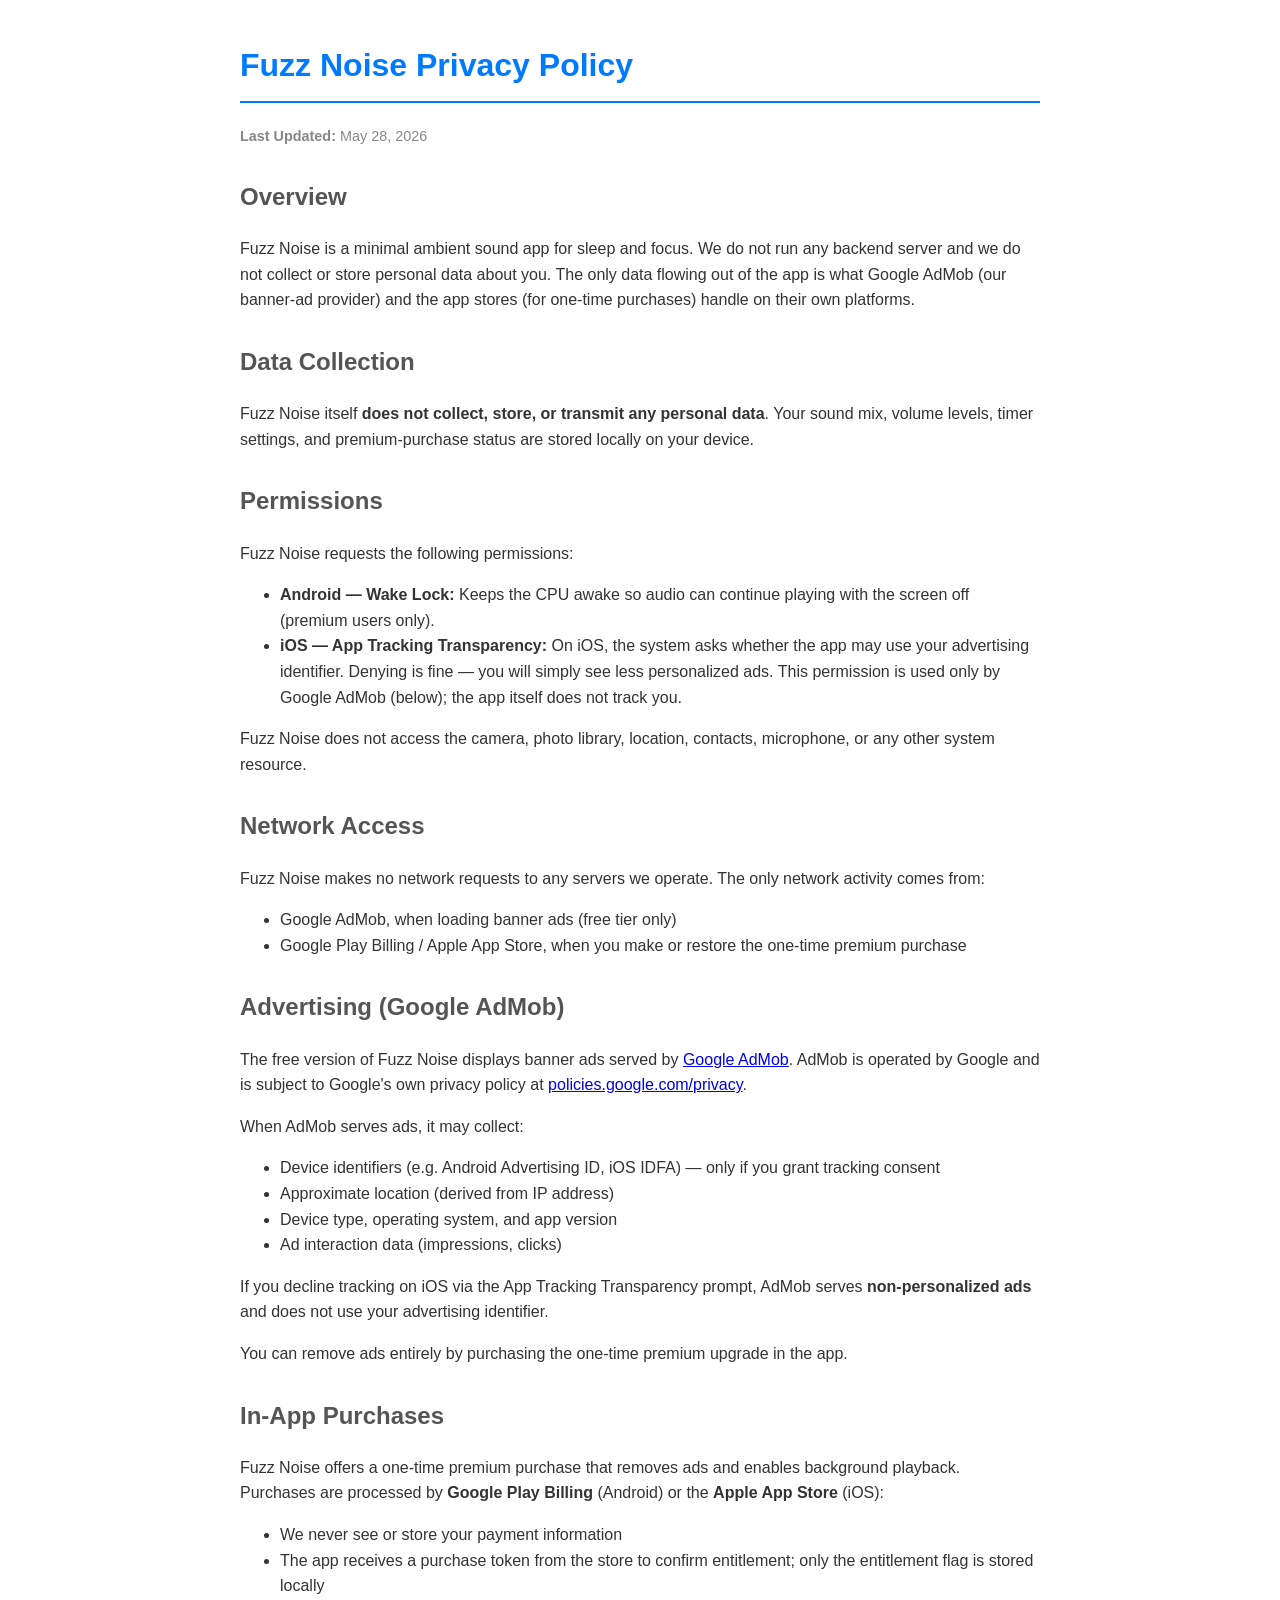
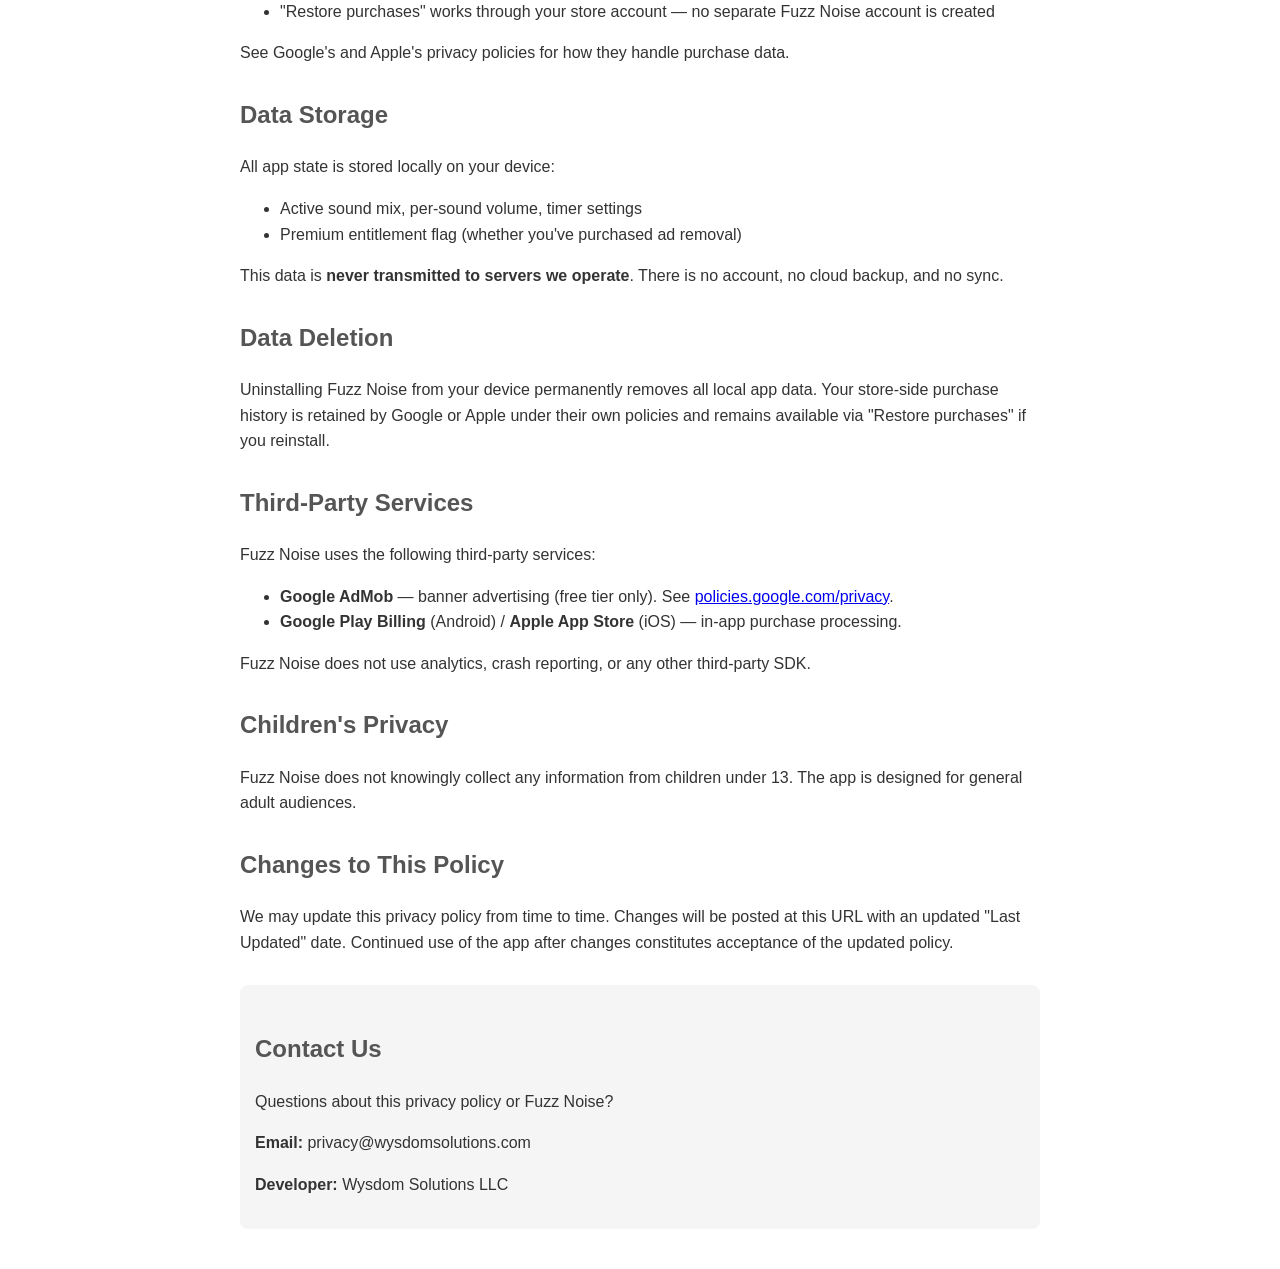
==== fuzz-noise/index.html @ b102f89e "feat: add Fuzz Noise privacy policy page Hosts the privacy policy for the Fuzz Noise app (Wysdom Sol" ====
<!DOCTYPE html>
<html lang="en">
<head>
    <meta charset="UTF-8">
    <meta name="viewport" content="width=device-width, initial-scale=1.0">
    <title>Fuzz Noise - Privacy Policy</title>
    <style>
        body {
            font-family: -apple-system, BlinkMacSystemFont, 'Segoe UI', Arial, sans-serif;
            line-height: 1.6;
            max-width: 800px;
            margin: 40px auto;
            padding: 0 20px;
            color: #333;
        }
        h1 { color: #007AFF; border-bottom: 2px solid #007AFF; padding-bottom: 10px; }
        h2 { color: #555; margin-top: 30px; }
        .last-updated { color: #888; font-size: 0.9em; }
        .contact { background: #f5f5f5; padding: 15px; border-radius: 8px; margin-top: 30px; }
    </style>
</head>
<body>
    <h1>Fuzz Noise Privacy Policy</h1>
    <p class="last-updated"><strong>Last Updated:</strong> May 28, 2026</p>

    <h2>Overview</h2>
    <p>Fuzz Noise is a minimal ambient sound app for sleep and focus. We do not run any backend server and we do not collect or store personal data about you. The only data flowing out of the app is what Google AdMob (our banner-ad provider) and the app stores (for one-time purchases) handle on their own platforms.</p>

    <h2>Data Collection</h2>
    <p>Fuzz Noise itself <strong>does not collect, store, or transmit any personal data</strong>. Your sound mix, volume levels, timer settings, and premium-purchase status are stored locally on your device.</p>

    <h2>Permissions</h2>
    <p>Fuzz Noise requests the following permissions:</p>
    <ul>
        <li><strong>Android — Wake Lock:</strong> Keeps the CPU awake so audio can continue playing with the screen off (premium users only).</li>
        <li><strong>iOS — App Tracking Transparency:</strong> On iOS, the system asks whether the app may use your advertising identifier. Denying is fine — you will simply see less personalized ads. This permission is used only by Google AdMob (below); the app itself does not track you.</li>
    </ul>
    <p>Fuzz Noise does not access the camera, photo library, location, contacts, microphone, or any other system resource.</p>

    <h2>Network Access</h2>
    <p>Fuzz Noise makes no network requests to any servers we operate. The only network activity comes from:</p>
    <ul>
        <li>Google AdMob, when loading banner ads (free tier only)</li>
        <li>Google Play Billing / Apple App Store, when you make or restore the one-time premium purchase</li>
    </ul>

    <h2>Advertising (Google AdMob)</h2>
    <p>The free version of Fuzz Noise displays banner ads served by <a href="https://admob.google.com">Google AdMob</a>. AdMob is operated by Google and is subject to Google's own privacy policy at <a href="https://policies.google.com/privacy">policies.google.com/privacy</a>.</p>
    <p>When AdMob serves ads, it may collect:</p>
    <ul>
        <li>Device identifiers (e.g. Android Advertising ID, iOS IDFA) — only if you grant tracking consent</li>
        <li>Approximate location (derived from IP address)</li>
        <li>Device type, operating system, and app version</li>
        <li>Ad interaction data (impressions, clicks)</li>
    </ul>
    <p>If you decline tracking on iOS via the App Tracking Transparency prompt, AdMob serves <strong>non-personalized ads</strong> and does not use your advertising identifier.</p>
    <p>You can remove ads entirely by purchasing the one-time premium upgrade in the app.</p>

    <h2>In-App Purchases</h2>
    <p>Fuzz Noise offers a one-time premium purchase that removes ads and enables background playback. Purchases are processed by <strong>Google Play Billing</strong> (Android) or the <strong>Apple App Store</strong> (iOS):</p>
    <ul>
        <li>We never see or store your payment information</li>
        <li>The app receives a purchase token from the store to confirm entitlement; only the entitlement flag is stored locally</li>
        <li>"Restore purchases" works through your store account — no separate Fuzz Noise account is created</li>
    </ul>
    <p>See Google's and Apple's privacy policies for how they handle purchase data.</p>

    <h2>Data Storage</h2>
    <p>All app state is stored locally on your device:</p>
    <ul>
        <li>Active sound mix, per-sound volume, timer settings</li>
        <li>Premium entitlement flag (whether you've purchased ad removal)</li>
    </ul>
    <p>This data is <strong>never transmitted to servers we operate</strong>. There is no account, no cloud backup, and no sync.</p>

    <h2>Data Deletion</h2>
    <p>Uninstalling Fuzz Noise from your device permanently removes all local app data. Your store-side purchase history is retained by Google or Apple under their own policies and remains available via "Restore purchases" if you reinstall.</p>

    <h2>Third-Party Services</h2>
    <p>Fuzz Noise uses the following third-party services:</p>
    <ul>
        <li><strong>Google AdMob</strong> — banner advertising (free tier only). See <a href="https://policies.google.com/privacy">policies.google.com/privacy</a>.</li>
        <li><strong>Google Play Billing</strong> (Android) / <strong>Apple App Store</strong> (iOS) — in-app purchase processing.</li>
    </ul>
    <p>Fuzz Noise does not use analytics, crash reporting, or any other third-party SDK.</p>

    <h2>Children's Privacy</h2>
    <p>Fuzz Noise does not knowingly collect any information from children under 13. The app is designed for general adult audiences.</p>

    <h2>Changes to This Policy</h2>
    <p>We may update this privacy policy from time to time. Changes will be posted at this URL with an updated "Last Updated" date. Continued use of the app after changes constitutes acceptance of the updated policy.</p>

    <div class="contact">
        <h2>Contact Us</h2>
        <p>Questions about this privacy policy or Fuzz Noise?</p>
        <p><strong>Email:</strong> privacy@wysdomsolutions.com</p>
        <p><strong>Developer:</strong> Wysdom Solutions LLC</p>
    </div>
</body>
</html>
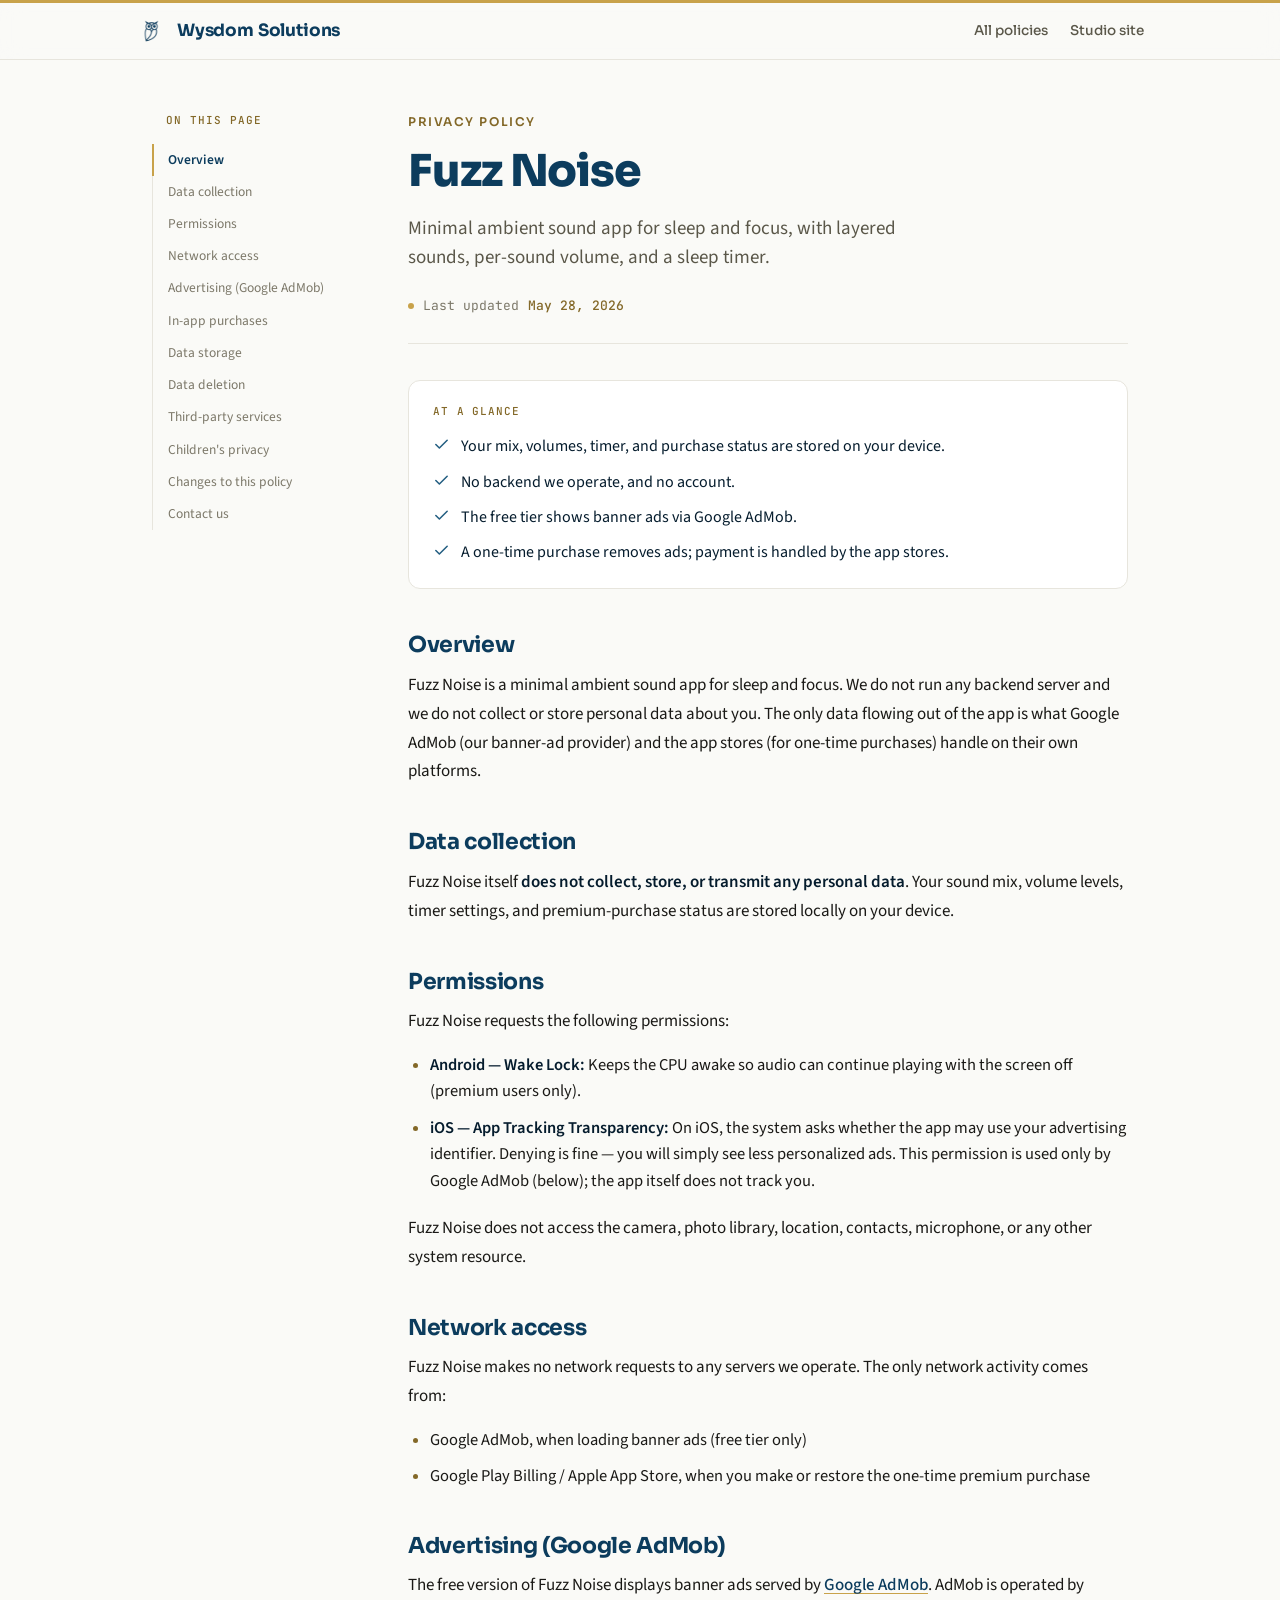
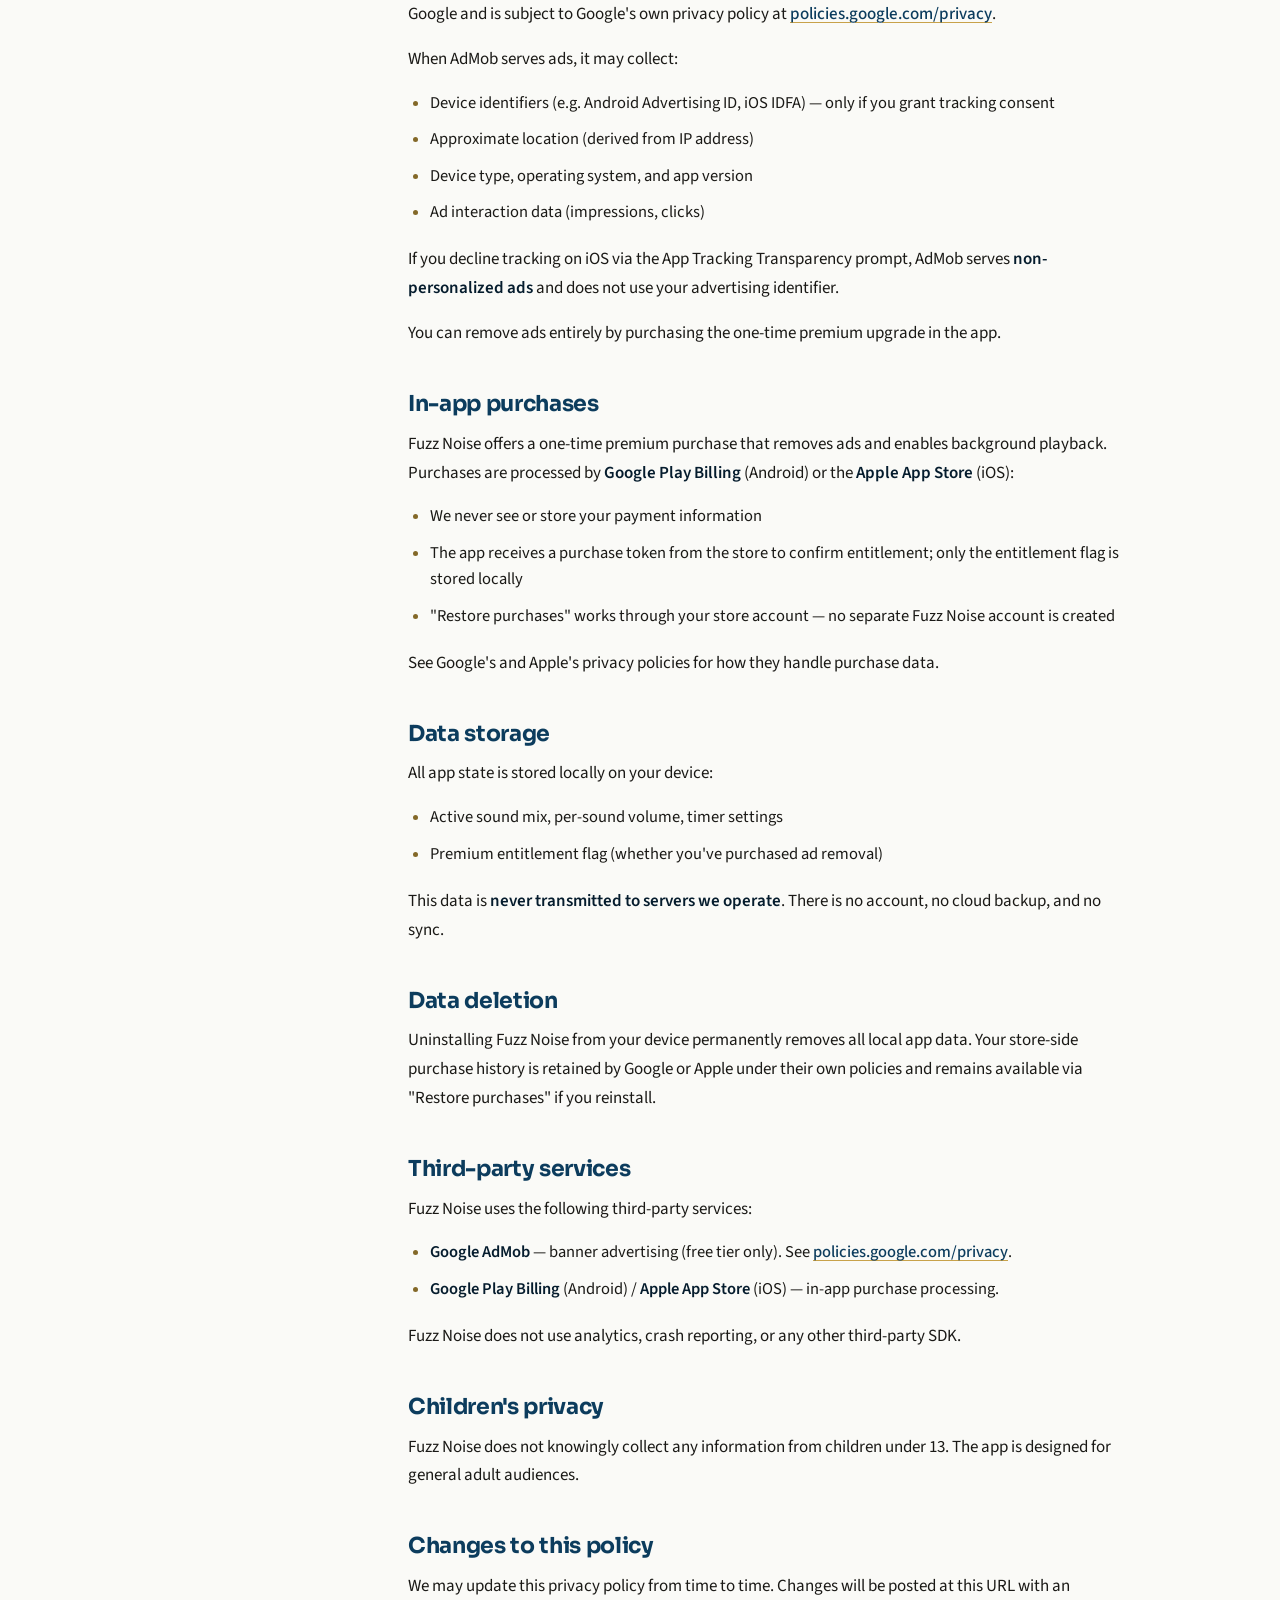
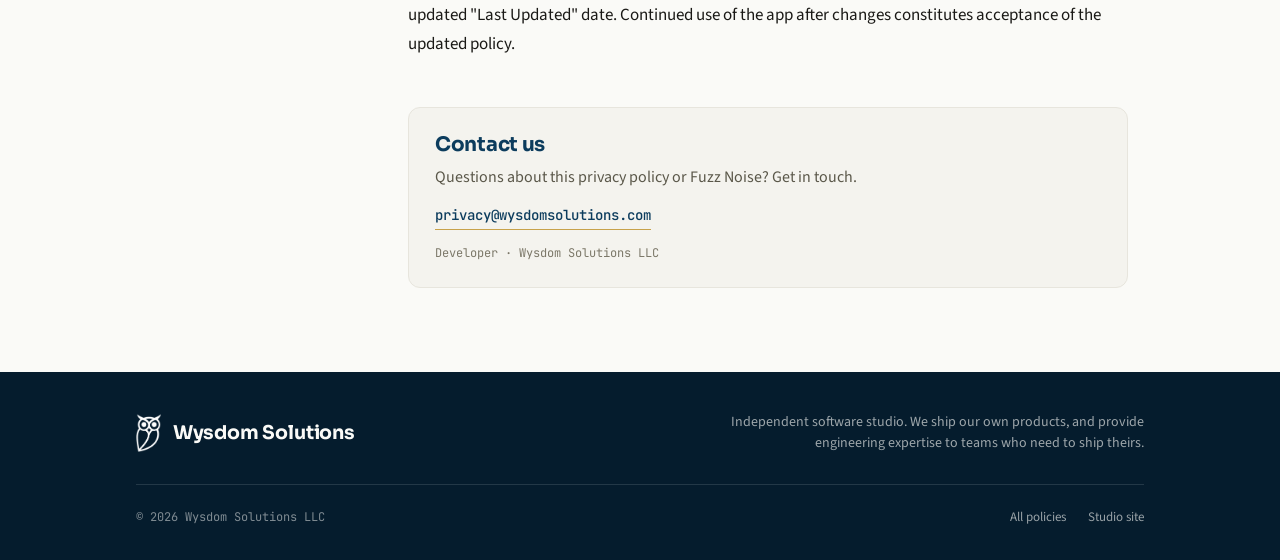
==== commit 36aa43f7: "Deploy branded privacy site, rename gym-buddy -> hench-goblin, add OG cards - Replace plain home + G" ====
--- a/fuzz-noise/index.html
+++ b/fuzz-noise/index.html
@@ -1,100 +1,201 @@
 <!DOCTYPE html>
-<html lang="en">
+<html>
 <head>
-    <meta charset="UTF-8">
-    <meta name="viewport" content="width=device-width, initial-scale=1.0">
-    <title>Fuzz Noise - Privacy Policy</title>
-    <style>
-        body {
-            font-family: -apple-system, BlinkMacSystemFont, 'Segoe UI', Arial, sans-serif;
-            line-height: 1.6;
-            max-width: 800px;
-            margin: 40px auto;
-            padding: 0 20px;
-            color: #333;
-        }
-        h1 { color: #007AFF; border-bottom: 2px solid #007AFF; padding-bottom: 10px; }
-        h2 { color: #555; margin-top: 30px; }
-        .last-updated { color: #888; font-size: 0.9em; }
-        .contact { background: #f5f5f5; padding: 15px; border-radius: 8px; margin-top: 30px; }
-    </style>
+  <meta charset="utf-8">
+  <title>Fuzz Noise — Privacy Policy</title>
+  <meta name="description" content="Privacy policy for Fuzz Noise by Wysdom Solutions LLC. No backend, no personal data collected by the app; banner ads via Google AdMob on the free tier.">
+  <meta property="og:type" content="website">
+  <meta property="og:site_name" content="Wysdom Solutions">
+  <meta property="og:title" content="Fuzz Noise — Privacy Policy">
+  <meta property="og:description" content="Privacy policy for Fuzz Noise by Wysdom Solutions LLC. No backend, no personal data collected by the app; banner ads via Google AdMob on the free tier.">
+  <meta property="og:url" content="https://privacy.wysdomsolutions.com/fuzz-noise/">
+  <meta property="og:image" content="https://privacy.wysdomsolutions.com/og-image.png">
+  <meta property="og:image:width" content="1200">
+  <meta property="og:image:height" content="630">
+  <meta property="og:image:alt" content="Wysdom Solutions — privacy: your data stays on your device">
+  <meta name="twitter:card" content="summary_large_image">
+  <meta name="twitter:title" content="Fuzz Noise — Privacy Policy">
+  <meta name="twitter:description" content="Privacy policy for Fuzz Noise by Wysdom Solutions LLC. No backend, no personal data collected by the app; banner ads via Google AdMob on the free tier.">
+  <meta name="twitter:image" content="https://privacy.wysdomsolutions.com/og-image.png">
+  <style>
+    * { margin: 0; padding: 0; box-sizing: border-box; }
+    body { background: #faf9f5; display: flex; align-items: center; justify-content: center; min-height: 100vh; font-family: -apple-system, BlinkMacSystemFont, sans-serif; }
+    #__bundler_loading { position: fixed; bottom: 20px; right: 20px; font: 13px/1.4 -apple-system, BlinkMacSystemFont, sans-serif; color: #666; background: #fff; padding: 8px 14px; border-radius: 8px; box-shadow: 0 1px 4px rgba(0,0,0,0.12); z-index: 10000; }
+    #__bundler_thumbnail { position: fixed; inset: 0; width: 100%; height: 100%; display: flex; align-items: center; justify-content: center; background: #faf9f5; z-index: 9999; }
+    #__bundler_thumbnail svg { width: 100%; height: 100%; object-fit: contain; }
+    #__bundler_placeholder { color: #999; font-size: 14px; }
+  </style>
+  <noscript>
+    <style>#__bundler_loading { display: none; }</style>
+    <div style="position:fixed;bottom:12px;left:12px;font:13px/1.4 -apple-system,BlinkMacSystemFont,sans-serif;color:#999;background:rgba(255,255,255,0.9);padding:6px 12px;border-radius:6px;box-shadow:0 1px 4px rgba(0,0,0,0.08);z-index:10000;">
+      This page requires JavaScript to display.
+    </div>
+  </noscript>
 </head>
 <body>
-    <h1>Fuzz Noise Privacy Policy</h1>
-    <p class="last-updated"><strong>Last Updated:</strong> May 28, 2026</p>
-
-    <h2>Overview</h2>
-    <p>Fuzz Noise is a minimal ambient sound app for sleep and focus. We do not run any backend server and we do not collect or store personal data about you. The only data flowing out of the app is what Google AdMob (our banner-ad provider) and the app stores (for one-time purchases) handle on their own platforms.</p>
-
-    <h2>Data Collection</h2>
-    <p>Fuzz Noise itself <strong>does not collect, store, or transmit any personal data</strong>. Your sound mix, volume levels, timer settings, and premium-purchase status are stored locally on your device.</p>
-
-    <h2>Permissions</h2>
-    <p>Fuzz Noise requests the following permissions:</p>
-    <ul>
-        <li><strong>Android — Wake Lock:</strong> Keeps the CPU awake so audio can continue playing with the screen off (premium users only).</li>
-        <li><strong>iOS — App Tracking Transparency:</strong> On iOS, the system asks whether the app may use your advertising identifier. Denying is fine — you will simply see less personalized ads. This permission is used only by Google AdMob (below); the app itself does not track you.</li>
-    </ul>
-    <p>Fuzz Noise does not access the camera, photo library, location, contacts, microphone, or any other system resource.</p>
-
-    <h2>Network Access</h2>
-    <p>Fuzz Noise makes no network requests to any servers we operate. The only network activity comes from:</p>
-    <ul>
-        <li>Google AdMob, when loading banner ads (free tier only)</li>
-        <li>Google Play Billing / Apple App Store, when you make or restore the one-time premium purchase</li>
-    </ul>
-
-    <h2>Advertising (Google AdMob)</h2>
-    <p>The free version of Fuzz Noise displays banner ads served by <a href="https://admob.google.com">Google AdMob</a>. AdMob is operated by Google and is subject to Google's own privacy policy at <a href="https://policies.google.com/privacy">policies.google.com/privacy</a>.</p>
-    <p>When AdMob serves ads, it may collect:</p>
-    <ul>
-        <li>Device identifiers (e.g. Android Advertising ID, iOS IDFA) — only if you grant tracking consent</li>
-        <li>Approximate location (derived from IP address)</li>
-        <li>Device type, operating system, and app version</li>
-        <li>Ad interaction data (impressions, clicks)</li>
-    </ul>
-    <p>If you decline tracking on iOS via the App Tracking Transparency prompt, AdMob serves <strong>non-personalized ads</strong> and does not use your advertising identifier.</p>
-    <p>You can remove ads entirely by purchasing the one-time premium upgrade in the app.</p>
-
-    <h2>In-App Purchases</h2>
-    <p>Fuzz Noise offers a one-time premium purchase that removes ads and enables background playback. Purchases are processed by <strong>Google Play Billing</strong> (Android) or the <strong>Apple App Store</strong> (iOS):</p>
-    <ul>
-        <li>We never see or store your payment information</li>
-        <li>The app receives a purchase token from the store to confirm entitlement; only the entitlement flag is stored locally</li>
-        <li>"Restore purchases" works through your store account — no separate Fuzz Noise account is created</li>
-    </ul>
-    <p>See Google's and Apple's privacy policies for how they handle purchase data.</p>
-
-    <h2>Data Storage</h2>
-    <p>All app state is stored locally on your device:</p>
-    <ul>
-        <li>Active sound mix, per-sound volume, timer settings</li>
-        <li>Premium entitlement flag (whether you've purchased ad removal)</li>
-    </ul>
-    <p>This data is <strong>never transmitted to servers we operate</strong>. There is no account, no cloud backup, and no sync.</p>
-
-    <h2>Data Deletion</h2>
-    <p>Uninstalling Fuzz Noise from your device permanently removes all local app data. Your store-side purchase history is retained by Google or Apple under their own policies and remains available via "Restore purchases" if you reinstall.</p>
-
-    <h2>Third-Party Services</h2>
-    <p>Fuzz Noise uses the following third-party services:</p>
-    <ul>
-        <li><strong>Google AdMob</strong> — banner advertising (free tier only). See <a href="https://policies.google.com/privacy">policies.google.com/privacy</a>.</li>
-        <li><strong>Google Play Billing</strong> (Android) / <strong>Apple App Store</strong> (iOS) — in-app purchase processing.</li>
-    </ul>
-    <p>Fuzz Noise does not use analytics, crash reporting, or any other third-party SDK.</p>
-
-    <h2>Children's Privacy</h2>
-    <p>Fuzz Noise does not knowingly collect any information from children under 13. The app is designed for general adult audiences.</p>
-
-    <h2>Changes to This Policy</h2>
-    <p>We may update this privacy policy from time to time. Changes will be posted at this URL with an updated "Last Updated" date. Continued use of the app after changes constitutes acceptance of the updated policy.</p>
-
-    <div class="contact">
-        <h2>Contact Us</h2>
-        <p>Questions about this privacy policy or Fuzz Noise?</p>
-        <p><strong>Email:</strong> privacy@wysdomsolutions.com</p>
-        <p><strong>Developer:</strong> Wysdom Solutions LLC</p>
-    </div>
+  <div id="__bundler_thumbnail">
+  <svg viewBox="0 0 100 100" xmlns="http://www.w3.org/2000/svg">
+    <rect width="100" height="100" fill="#0C3C5D"></rect>
+    <g transform="translate(50 48)" fill="none" stroke="#C8A24A" stroke-width="3.4" stroke-linecap="round" stroke-linejoin="round">
+      <path d="M-15 -12 Q0 -24 15 -12"></path>
+      <circle cx="-8" cy="-2" r="6.5"></circle>
+      <circle cx="8" cy="-2" r="6.5"></circle>
+      <circle cx="-8" cy="-2" r="1.6" fill="#C8A24A"></circle>
+      <circle cx="8" cy="-2" r="1.6" fill="#C8A24A"></circle>
+      <path d="M0 5 l-3 4 h6 z" fill="#C8A24A" stroke="none"></path>
+      <path d="M-13 4 Q-15 18 0 20 Q15 18 13 4"></path>
+    </g>
+  </svg>
+</div>
+  <div id="__bundler_loading">Unpacking...</div>
+
+  <script>
+    
+document.addEventListener('DOMContentLoaded', async function() {
+  const loading = document.getElementById('__bundler_loading');
+  function setStatus(msg) { if (loading) loading.textContent = msg; }
+
+  // Error sink persists across replaceWith since it's on window, not the DOM.
+  window.addEventListener('error', function(e) {
+    var p = document.body || document.documentElement;
+    var d = document.getElementById('__bundler_err') || p.appendChild(document.createElement('div'));
+    d.id = '__bundler_err';
+    d.style.cssText = 'position:fixed;bottom:12px;left:12px;right:12px;font:12px/1.4 ui-monospace,monospace;background:#2a1215;color:#ff8a80;padding:10px 14px;border-radius:8px;border:1px solid #5c2b2e;z-index:99999;white-space:pre-wrap;max-height:40vh;overflow:auto';
+    d.textContent = (d.textContent ? d.textContent + String.fromCharCode(10) : '') +
+      '[bundle] ' + (e.message || e.type) +
+      (e.filename ? ' (' + e.filename.slice(0, 60) + ':' + e.lineno + ')' : '');
+  }, true);
+
+  try {
+    const manifestEl = document.querySelector('script[type="__bundler/manifest"]');
+    const templateEl = document.querySelector('script[type="__bundler/template"]');
+    if (!manifestEl || !templateEl) {
+      setStatus('Error: missing bundle data');
+      console.error('[bundler] Missing script tags — manifestEl:', !!manifestEl, 'templateEl:', !!templateEl);
+      return;
+    }
+
+    const manifest = JSON.parse(manifestEl.textContent);
+    let template = JSON.parse(templateEl.textContent);
+
+    const uuids = Object.keys(manifest);
+    setStatus('Unpacking ' + uuids.length + ' assets...');
+
+    const blobUrls = {};
+    await Promise.all(uuids.map(async (uuid) => {
+      const entry = manifest[uuid];
+      try {
+        const binaryStr = atob(entry.data);
+        const bytes = new Uint8Array(binaryStr.length);
+        for (let i = 0; i < binaryStr.length; i++) bytes[i] = binaryStr.charCodeAt(i);
+
+        let finalBytes = bytes;
+        if (entry.compressed) {
+          if (typeof DecompressionStream !== 'undefined') {
+            const ds = new DecompressionStream('gzip');
+            const writer = ds.writable.getWriter();
+            const reader = ds.readable.getReader();
+            writer.write(bytes);
+            writer.close();
+            const chunks = [];
+            let totalLen = 0;
+            while (true) {
+              const { done, value } = await reader.read();
+              if (done) break;
+              chunks.push(value);
+              totalLen += value.length;
+            }
+            finalBytes = new Uint8Array(totalLen);
+            let offset = 0;
+            for (const chunk of chunks) { finalBytes.set(chunk, offset); offset += chunk.length; }
+          } else {
+            console.warn('DecompressionStream not available, asset ' + uuid + ' may not render');
+          }
+        }
+
+        blobUrls[uuid] = URL.createObjectURL(new Blob([finalBytes], { type: entry.mime }));
+      } catch (err) {
+        console.error('Failed to decode asset ' + uuid + ':', err);
+        blobUrls[uuid] = URL.createObjectURL(new Blob([], { type: entry.mime }));
+      }
+    }));
+
+    const extResEl = document.querySelector('script[type="__bundler/ext_resources"]');
+    const extResources = extResEl ? JSON.parse(extResEl.textContent) : [];
+    const resourceMap = {};
+    for (const entry of extResources) {
+      if (blobUrls[entry.uuid]) resourceMap[entry.id] = blobUrls[entry.uuid];
+    }
+
+    setStatus('Rendering...');
+    for (const uuid of uuids) template = template.split(uuid).join(blobUrls[uuid]);
+
+    // Strip integrity + crossorigin — blob URLs from a file:// document inherit
+    // a null origin, so crossorigin forces a CORS fetch that SRI then rejects.
+    // The manifest bytes are ours; SRI protects against CDN compromise, not this.
+    template = template.replace(/\s+integrity="[^"]*"/gi, '').replace(/\s+crossorigin="[^"]*"/gi, '');
+
+    const resourceScript = '<script>window.__resources = ' +
+      JSON.stringify(resourceMap).split('</' + 'script>').join('<\\/' + 'script>') +
+      ';</' + 'script>';
+    // Inject after <head> so the DOCTYPE stays first; prepending the script
+    // would push the parser into quirks mode. DOMParser always emits a <head>
+    // (synthesizing one if the source HTML omitted it) but may carry
+    // attributes through, so match the full opening tag. slice() rather than
+    // replace() keeps us clear of $-pattern substitution in resourceScript.
+    const headOpen = template.match(/<head[^>]*>/i);
+    if (headOpen) {
+      const i = headOpen.index + headOpen[0].length;
+      template = template.slice(0, i) + resourceScript + template.slice(i);
+    }
+
+    // Parse the template and swap the root element. Scripts inserted via
+    // DOMParser/replaceWith are inert per spec — re-create each with
+    // createElement so they execute, awaiting onload for src scripts to
+    // preserve ordering (React before ReactDOM before Babel before text/babel).
+    const doc = new DOMParser().parseFromString(template, 'text/html');
+    document.documentElement.replaceWith(doc.documentElement);
+    const dead = Array.from(document.scripts);
+    for (const old of dead) {
+      const s = document.createElement('script');
+      for (const a of old.attributes) s.setAttribute(a.name, a.value);
+      s.textContent = old.textContent;
+      // text/babel scripts with a src: fetch and inline. transformScriptTags
+      // does XHR against the src, but blob:null/ from a file:// origin is
+      // silently dropped. Inlining makes it a plain inline babel script,
+      // which transformScriptTags handles unconditionally.
+      if ((s.type === 'text/babel' || s.type === 'text/jsx') && s.src) {
+        const r = await fetch(s.src);
+        s.textContent = await r.text();
+        s.removeAttribute('src');
+      }
+      const p = s.src ? new Promise(function(r) { s.onload = s.onerror = r; }) : null;
+      old.replaceWith(s);
+      if (p) await p;
+    }
+    // Babel standalone auto-transforms type=text/babel on DOMContentLoaded,
+    // which fired before we swapped the document. Trigger manually if present.
+    if (window.Babel && typeof window.Babel.transformScriptTags === 'function') {
+      window.Babel.transformScriptTags();
+    }
+  } catch (err) {
+    setStatus('Error unpacking: ' + err.message);
+    console.error('Bundle unpack error:', err);
+  }
+});
+
+  </script>
+
+  <script type="__bundler/manifest">
+{"c5a602f1-3e82-472e-acb7-e0432eccea6f":{"mime":"image/png","compressed":false,"data":"iVBORw0KGgoAAAANSUhEUgAAAjAAAAIwCAYAAACY8VFvAAAQAElEQVR4Aey9B4BlRZU+/p26L3TOaXJigGHIURBlVMQ1x8G0ukZUEBQVEFF5uoqAiC4YFtaAcZVZs4IgYcggOcPk3D09PZ3Te+/eOv/v3B747f5XV4QJPUNVV91bdc6pU6e+uq/OeXW7ZxxCCggEBAICAYGAQEAgILCbIRACmN1swYK5AYGAQEAgIDAZEAg27GoEQgCzq1cgjB8QCAgEBAICAYGAwD+MQAhg/mHIQoeAQEAgILDrEQgWBASe7wiEAOb5/gSE+QcEAgIBgYBAQGA3RCAEMLvhogWTAwK7HoFgQUAgIBAQ2LUIhABm1+IfRg8IBAQCAgGBgEBA4FkgEAKYZwFa6LLrEQgWBAQCAgGBgMDzG4EQwDy/1z/[base64]/FnrXT/TYEFAICAQEAgIBAS2EwIhgNlOQAY1AYGAQEAgIBAQCAjsPASeTwHMzkM1jBQQCAgEBAICAYGAwA5FIAQwOxTeoDwgEBAICAQEAgK7OwKT0/4QwEzOdQlWBQQCAgGBgEBAICDwfyAQApj/A5zACggEBAICAYFdj0CwICDw1xAIAcxfQyXQAgIBgYBAQCAgEBCY1AiEAGZSL08wLiAQENj1CAQLAgIBgcmIQAhgJuOqBJsCAgGBgEBAICAQEPg/EQgBzP8JT2AGBHY9AsGCgEBAICAQEPjfCIQA5n9jEigBgYBAQCAgEBAICExyBEIAM8kXaNebFywICAQEAgIBgYDA5EMgBDCTb02CRQGBgEBAICAQEAgI/[base64]/lsAM4msCqYEBAICAYGAQEAgIBAQ+D8QCAHM/wFOYAUEAgIBgYBAQODvIhAEdgkCIYDZJbCHQQMCAYGAQEAgIBAQeC4IhADmuaAX+gYEAgIBgV2PQLAgIPC8RCAEMM/LZQ+TDggEBAICAYGAwO6NQAhgdu/1C9YHBHY9AsGCgEBAICCwCxAIAcwuAD0MGRAICAQEAgIBgYDAc0MgBDDPDb/[base64]/[base64]/TyhskFBAICAYGAQEBgz0QgBDB75rqGWQUEAgIBgYBAQGCPRiAEMHv08obJBQQCAgGBXY9AsCAgsCMQCAHMjkA16AwIBAQCAgGBgEBAYIciEAKYHQpvUL6dEZB3fepT1R8484LpKBTCs7udwd1z1YWZ7SoEFhcKuU+ed9m+Bd53lQ1h3D0XgeAE9ty13RNnprmkZopq/Kn3DsnL98QJhjkFBPYUBN5fuLhpr6rpn9uwauUnH30UuT1lXmEekweBEMBMnrUIljwDBB5Ztrr+gQcefcfd9zzw6Y+e/8N/Xly48qmNUTBJUzArIPB8Q+Bfzv76Czu3jJ7+x6v/+IE1mza96MmBlfp8wyDMd8cjEAKYHY9xGGE7IpCJKiQpl2rWrlpx9F33339Wz9r7P/2eMy7s2I5DBFUBgYDAc0Dg5C9f/p4H77nzS6ueXP7eJx9f1lLX3JTsU9/iVTV8yXgOuIau/xuBEMD8b0z2MMqeNZ2Zc6aUmjuat5YVuWVPrth3xWNPnPzog/d9/h2f/sqhe9ZMw2wCArsXAicXvlXzrjMv+NIt1/7x7NUrVx+9qXNzS6aiJtPa0rahemG9ioT4Zfda0clvbQhgJv8aBQuBp3e+yOVHJVPxZLaqHmPFEjZv7W9dvan7bQ/e/fCXX/+BT73XfmkQIQUEAgI7FYEzLrxi3oonHrr47huvOXn1ug3ztGmmKyX8llFZhcThztymKQkNCq+RCELI2w+BHR7AbD9Tg6aAAFBVn+1XL7dXV9ZoJpfVXGOzjlU2VnV1bz3uiceXn9n9RM9ZJ1/4g/BKKTwsAYGdhMDHvvIfb73xz1d9/dEH7n/Hmr64LtO+l0R1jZEvj6O6ujIplfwNU6d2JjvJnDDM8wiBEMA8jxZ7N57q09/cShgeVsQP19ZWIymXJFdbh1xdo0vqmrKbB0vzVy9ffvIDd97+lfd99qvH78bzDaYHBCY9Amef98Pmt51SOO/Pv/v1Z1euWfeKgVxjPjtlNlxVHeKkLL48gsaG+sHBsfEnCoWCn/QTmnwGBov+DgIhgPk7AAX25EJgNlDKuNzGxtqqoWR4WOJyWQUiUlGrvq4J/Um2bdmKNW/5y+13f/E17//kxz711R9VT64ZBGsCArs/Amde/KPDb7xz6TfuuPmmD63vH9s3rp8aSUNHhCiLJI5RThIBVNpbmldHxdLw7j/jMIPJiICbjEYFmwICfwsBfpPT2oa63mxN7WMuE0l5ZBSJV4VPvMvnE2lo9sVcfdW6roHDHn74idOX3njDFz9w5tcX/C19gR4QCAj8DQT+CvnjX/9Bwxs/eNbnr/zP//zaipUr39gr+TppnOZQ06gqToWBiwd/Yu+z+aqosbl5adRQjP+KqkAKCDxnBEIA85whDAp2MgLqNbelVC5elY94+DI+gsQnLk58JkkSUpxzVbXQmvqotyQz12zqfu9Nd91+was+eM67Fl98ceVOtjUMFxDYYxA45UuXv/H+22759t2333xKV8/gsWPZ2oqood1JLiuen0Fh4AJRSDZS3zeAuvpKz1DmyqOam8t7DAhhIpMKgRDATKrlCMY8EwT6WksDY0OjdzXUVJdRHIL9+xJevajn9hknkmgiqKgS1DRgPKqq7+zuf/mDd9/z2dXXP3TB28684PBnMkaQ2eUIBAMmCQLvPvubza9839lf/vM1VxcefejRN/TEVU25qfN8VNcmsYjwBBTC8xeaq16En0coBntk1vRpmzf39SzjqaknL+SAwHZHIAQw2x3SoHBHI7C0UIhbW1q6m9taV3tfAr/+cdu0r34qyhq/A8KrAo4HMtU1QH1Lpr/s9lq1YvW77rvt9q/903vPOe2dhUvqdrSdQX9AYHdH4P2f+ebLVjz20Lcevu+OkzZs6t5vrKY9l2ufIcjlHL8y8KNnHzR4cU6RQOxeHhrVfEb9lLYpS/bKtY/t7hgE+ycvAm7ymhYsCwj8bQQ6ps/aGGXcLyInLi6OqTo+yh786gcVdnPw3FFZNHEul3dobNaxqvqazp6Box954C+fWnb/A//2zjO/9jKK/vUcqAGB5zEC7yn8oOJ1H/38ubfe9Ofzn3zssdf3FrONrnUmMnWtgIhoUrajFnXiLWZxPIFRCH/U+XJvj0yZNUMi4CezZ6OEkAICOwgB7vo7SHNQGxDYgQjER83sS8bHb21urC/FQ70qTmw0EZ9IurNaLGMHMuALJvXgLuui2kaHho6oryzTVy5fvvieO2694IR//tQZH/nKtxutcygBgYAAcMp5lx31+F+Wfueem2778LrO/kNGa1pz0jxNkKty9rsuys8YP1YGlRdxnl8ZeAzDLwtOJCmOS1QajfaaO2d1MfKrw+sjgymUHYWA21GKg97nhEDo/HcQWHLiiUnrjClrmltabkBpXLRcFnX8zgcGMsrIRRnB2E0jJckbVdSL5PMSNXZoqbI5v35L/8EPPHjvx27785+/9aYPn/PGky67LPt3hg3sgMAei8CZF3yv9k0fOuuzf/ztr7+xbPmTb9paci2udbpkaxsUjp8gz8+YenjlVwR+vBwcT1746QI/YpZd5EuDfeCXCqmqqfxKVXvFyB4LVpjYpEAgBDCTYhmCEc8GgYbZTZ1RJvvruppKTQa3qkSi3EupSkS4rwo8n+90tzWGJ4PHMR6kiKttEGnqwJBUtK/b2POq+++5u/D4tXd/+T2fu/gAyoUcEHg+ISDv+fw3X770ppv+/c7bb/vwlr7hQ+OG9oqK1g6JKivU8wsBNOFnKD138RBV8JIg/bjxM8VPlMuolktexgbcXnNnro+du3pJoRD++ggh7UgEuMH/FfWBFBDYDRC48txzR2qa2h7tmDZlYzK8ssj8VgAAEABJREFUVTSJPV/Kc1sFwxfL4M4KfldkndsuNG0K76CsuCgnmfoW+KaOit4y5j/22BPvvvOGGy955bs+/vH3nn0eX/azb8gBgT0YgZPOvnTfl7/z1G8svfr3Fz65cu1rB5O6llzrDMlUNzh1GSg/UsL5C08z7VuBQMRB0s8UP0j8KIkkfHsEBx8PDaKuqto1tbZ+q2kYvezGQIfXkAMCOwgBt4P0BrUBgR2OgIjolBlTNjRUVV2T8zHiwSFBNqea8EsjxJMPpBcLXNSxDkD4jTHdf8GrQCKHbHXW8z3/SEVzy7re4gvvfejJT9597+M/O+EDnz3jnz9z2RSEFBDYwxBYfP5l9S9579lfuPamG793790P/0vXqDuw2NBRLU1t2SSXz8TqIvUWmfhI1fNzAsYrwo+MfZZYt+8G/PzZx8niHHEZH/dskukdjaPq419e8YNzi3sYZM94OkFw5yHgdt5QYaSAwPZHIMkObc5L5o/Tps0oJgPdonEMOLEM+/rHF0bKOzP3X17VWgB3YEGavHeJ98Jvmy6qbhRtaI8Go8pp6zq3LHrswYdPX/bYPd99y6lffHf4LwlStMJlN0fgdRd8r/atZ5z/[base64]/3Xd/9/Y//r6wYtmyV41EFa2upT2S6loID1zSz4F6fmb4SeExpn1K+L4I/HgoHPjJScN/bzUIP0fOJcJ+7KLlrZswd+68kShf+YPDpmIcIQUEdgICfCx3wihhiIDADkSgpdy6qaq2+pfTp08Z9EO9kpRjhUTKqIW7bDqwykSNXx89WGV8Y9uz7dUkOZKcUtCTmLBb4pDl18naRsT1HZk+qZ75+BPLXnPbdTdc+HD3vf/+rjMuPK5QKGQQUkBgN0DgX774zYU3PPGrr99y9e8uePiee1/TU87MdB1zs5m6ZnWZjNjxCpSnkAzrARV+FPgZ4GeCHxoGL3wXy7qKVxWyWeeNL2KZE4d83o33dLv6HKLps6b9B1qa1vOzwQ/SbgBMMHG3R8Dt9jMIE3jeI3D55R8qN9Q0311XV/fNltq8lHs6RXiSwk0ZIpJuphaecP+1G9KLoZaGMWzyLiRage3mCm7Wnh3VOR6rZxvaPZqn5vq8m/3o48vffNMtt196wxNbv/G2s84/JpzI4H+k0Jg8CLztE9+acfwHz/nX26+65vuP/OX2d3b3l/YuNs2syE6dA1RUTzz4fNTtufdqz7t34IcEfP752ognk+BnR4wigHeskMy2HdIAKlEE4fumpG895szfaySfyXzvmJqRscmDQLBkT0cgBDB7+go/T+aX2fro1raOtmtnzJq52hWHpDQ2LnAZtSAGFpxwCxZhkxENb2wBFqvYsTnbShEFv3uKQJw4OLBCqhMvQkJUWSvZpqmRNrRWbx0e2/eBhx7759tuvvs/Ht764AXv+tRX9+e3ToeQAgKTAAH7v4te8YFzPn7PXdf98L6l1324s2/k4FLjnJrMtHkS1TWKd5EkSeI0tdUeW+FHQ9JnHhBnUQtUecICBiwMW/gBsqbjuYx9gtRExCET5XRs05qooaZSmjrav1BR076KnwN2R0gBgZ2CgD29O2WgMEhAYEcisGTJksRVVj6Uq8pf2t7SqElfJxBllF8sRQROleGK7cX85qjciWFb9sQerZp+Crg7w5jKlKQVUfZMlAz29olyO1dXWS1RU7skta1VvaPlvZctW/aee/5y63/ctmLg0+/67Ff51RZCNSEHBHY6Au8pfL3hdad98RMPP3D7lQ/+5fYzurZseWGpfmqDtM+MpKY+0gwfeh+rJgk8IxQ+5Mz8ENBSPtx8yPnoethjLulTL/zMkGc3ZVcFn+1U3JMkKA31qx/cjH32X7gmX1X3qyUXnx5+9wUh7UwE0q17Zw4YxgoI7CgEfvP1cwea6tr/3NzS/PuclhAPDwi/JvLlvdjea1svgxHhVmwbMcOWdFdW0tiGp5AV1inCL5jcpJUNQGy3T4t6+xGJEOUr4RoaUaqqr9nYO3TgPffdffIdN9780xPeceo5Hyl8ey79gyCkgMBOQOCksy6rf/MphU88fOe9v7731ls+tXztphcOSlWba5stmbpme5r5LDIyUe/Bp50E5YfCzlVIhzKeZ0TiLZghmwYrC7lCWftYKKkOsM8NZfl5kYinM4mWula7qdNnlPOVNadWtWNDKoGQAgI7DwE+lztvsD19pDC/XYwAt9i4onVFbVXNj2a1t/a5wW7NC7fgTMSNWgGBclN+aqdW7uJIv26SCEYscA4iVgRpEuvA+EXjDCOXSL1mVDXyPH73PmGdO3m+lq+VOvJj+eaODVtHjrjjngc/dt311//6hPececWJnzz/Fa8tFKpSXbvxZdGiRRm+GnD/yBReeeol+cWnX1z5pk9eNGvxWRcf8PpPnH/M28684GUnnnHh299y2hdOfd1HPnPGG0/57Blv+Wjhiyee9vlzF59a+PxbTyt8ifcLTzytcN6JpxT+dfFHv/jpt5z6hQ+d+MmvvP3tZ331te8866JXvuOs81/8ns9ceLCddlF/0+Irr4y4JtsW7G9a+Pf4f7PjZGYsLny36fUfO+8zdz9y++9vuenWM55YueHYvoShROP0bNTQKprJuTgpOz6rDp7BeWK/4+KdaOL4UbEnndMjSxmXONgHxKvYjRdy+WFRvjIiw5Po+bnxnlh7ROLLfVukKh+56TNmXJCpyN5ifw1IZSEHBHYqAv/QprRTLQuDBQSeBQJXX3pasb2+bWllPndhXVZlrGc9wxB4SPoWKdWoE3EJ92b6NbUWwK+ULBN37tgQ/jgW1snitj4hx54kihib31jtKD4RdTnJ1Tcj1zLTJXVtTRt7Bhbeffe9b/7LXfd+a3jF0H++7fQvvfGkk3aLQEbwV9LSpUsTBjD6FGtRoZB5P53n+87/94M+VPj3t7yn8K0vvuFjX/ruKz9w1u9e8Z5P3viiN518e8/a+29Z+eg9t9yz9Prf33rV76+8/aqrf3jjn669/NZrrrvg9ptuPeeu2/5yxp233HnGzTffdspNS+869Zalt59209I7PnLrLbd98Pbb7vrw7Xf+5eRbbr39E0tvuOXcpdcuvfDGq6+/9MZr/vztm6698ftLr1n689uvv+X3D9596w13feV7dy1cdOLtR7/upKWv/Jezf//2T57//fd88bLPfOiC77/llAu/f+h7Ct+ZvbhwZRZ/P9ncrfx9yV0ssZgnLq/4yOdPWXHPnb+8+5ZbP778ybXHDEhFu2+Z5qIGnrjk8kgf1yRx9uTDnmyLSRi1sM7nls+vGpHPNY8XYXTla1YhzQm8A2X4ufATNVE7r6EQlXrH6GV8XLVvK/ZdsODB5paanxw7tXKIPUIOCDwXBJ5VX3tUn1XH0CkgMFkRWDgD/VNnz/9DR0f7b2Roq5T7NzPGyHL7tX3dHnl+CQU3a+7jSDdy7tew5AHBRFJu2GSqKEA5u7FmFBaosDsZplB4cRrbL0UKXFWdupbpGK9urejaOjT7vrvuevmtN93yjQe7u5a87pQvvu9dha+2YfImm+LT1p1++sWV//zly6b8c+FbR//zmRefcuLHvvSdV7zz438q3r3mztuXXr30xl/88sor/+vnF//2yitPueEPf3rrbUtve8Wdd95zzIOPPXHE40+sPXTZ2s6DtozHC3q1cv5AtnZuv9TO7I1qpvRmG5oG840NA7nGhuHKloahyuaGgcrm+oFcQ11ftrl6a6a2rsfV1Pdn6xqGKpraBrLsI1VTtqJq+pakavamUjR/w0B53/VbhxZuGdOD120eOuKRZSuPvv3Ou46/+o/XnPibn/389Ct/eMXF//Wzn//8z7//3VX3//lntx/16n+54bXvP+un7zr7os+e9IXLXv2Rr3x/7ukXX1yp9lRMzNjmbmWiteuvQhOs8DaRGSh2vOrDnz33iftuvOa+G6/73JOPPfbCreO+NWlqd7nGFmSyOac8KPHlBHbi8t87K/iY8kURo3Eo1fEToHzCVbyI8LEHn2dhB2dhPQ9rwHiG0JALkAXj8eLZCfGWjZgxtS3JZys+1akDaxjcphoQUkBgJyNgu/lOHjIMFxDYsQjYhloxLVre1jblR/Pm7dWpg70aDw+qZDLgjq3gXs4NWfnwcz8WK0Ias4jt3yrc/61GM1kFlJl9eAWso3J3B9jdWoBt8NTLHuY4YgeBiyqrJdvcIaWmGbktSW7aY48/9tK/3LL0Xx+546Hfv/K9Z3zqTWdeMB2FgsMkScTMffhL35n27nP+7Y2LTzn3smNf+77rrr5j6R13/OGa62/89R9/fM3vf/fZG665/h133HXvoocfX3HI6s6eAzaMYa/RqGZqqbqxzrdMz2vrTLA4tM8Q1zY9cu2zXaaxgzi084SqBdm6esnUslTXRcQnI1W1kVRUiVTknauoYKl0Ll+ZcTm7VzlXWR1lqqtdVFPr2Dfj6hrE1TdIpqlFMi3tzrVOc2hqF21u1YTjlJva3HhNa268srFhPNswdUAze/WWZAFPxA59+IkVx950w82v/+1//uLjS350xbd/8+Mr/vj739x826Fv+MCfX/beMy9708e+dPJbP/P1QxeffnHTJPnTeD51fPL4jLyzcMl+L33nJy+69c/X/[base64]/+klj2/57us++rkXLi4UclT5VE7VP9XYUfd3feqr1W/7xNeOed3J517w4nec+qef3fDAXb/+yU+u+91PfnLJn67+0zvufeSx41Zv2nLgpq39e/eUMYsnJq3Dda1Vvn1Wzk+dJ5mOuT7bPsPTjyZS0+RQVeU0V+m84ymA8H2d42EAnWEiWSFKTm1WoCNU5Zd/YpMix0vilesi6hNK2ysLQqkQamBbnSaJCmU818zkAJMj8HyVoSICClJjhFzGIV8ZRdW1Uaah0UWNrc7VtXnX0FaOOmYkmDo3Kk+ZWzHeOgedddMAABAASURBVKd+uKZj2lap3Wdj9+iByx9dfszdt9z2tqV//MO5S3/5X0vu47upezrvuu349376Z687/ctve8env934/1sf7Ix0cuHKmnd++t/euGjF4M9v/+NVv7r3tqUf2NS15ZBS7ZRGN3UfkaYOPls5sUeS+Igg/[base64]/3TzTdfddsN1f/zpzddc/8F7b79n0cZNfQcNSMP8UsusKXH7vAqduUCiOfv7/NQ5LtvW4XKNjcjyJESzWUEknCADiUQZpiBjDlRBB4o48j62yEXISmxc4fzpLQ0V8YSHdfEqTIRIiTomXr0BIhBHNmukg0mIgsgE2ZyviDi2xHRKEqt4T4J3gAcYM7qYdQaOGsdgQAQX0XEzQxx/InGZrMtW1bpcQ7NkWzsQdUzzMmVupB1zq8qtM5tGqlpmdA7F+z75xMpD77zlttffdtXVF935518t3Xjvqqvf8NFzL3jnZ77+yred87UZiwqFDLZv2qZN5Z2F/5h+/AfO+PTNt/7Xtdf95spL773lptd29Y3tFbfOro6mz1fUNcFHEZHxCeftxbOqLIASGxUVDzaFGrlK4BpsK6QarkIqV0+FQrAuqaTXCYIwGDQ02c147OB5d9nYj49B+ja5eXvv011ZWfvp0WkI/+YLMQ551yLAD/+uNSCMHhDYkQgc1VzaOm36rF+3drT9IlseQ7G/xzuXtd0bEJ9u41AIuE8rnQDPCGC3tCjpbE3U2aCfNO+g3OIpTjI3f9KUMhNFTY3QF5ABkqjW8xTBg14jgSAWUqIMnWimaYrEtS0VvWWZ+cijy1528w03f+3e2+66+pUfOPOz7zrzggXb4zUGXz3Uvf3TX3vzK/7l7B+sue/+G5b+8Y8/[base64]/nllf9+9/U3XFN+dNO1J37sCxe994vfPs5Osmy851LeUyhUvO6MC//p6MUf/cnNv/nPa/5yzbWfXLV85WH9rrI9mTY/[base64]/vgdt97xu2WDD//2jad94fUnF75VQxVCnc8gqyw++7zW95198ftf8s5P/PaOP91wx59/98dv3nnrLW9Zubbz4AGpmMoTlprM9L1dRcecTFXbdOdqGyPkK2g2/aJ6TtpLpDGtjHl45M3Ni2MAQgM8DfBCwNSp+Ej48gYMYjgT5WTU86oaYUICSg+oCRlglCCgYhP0aiMpIYQXDiCgVtaU2IE92I2zVXI4kkkJLXCGFxWAaqy/CsSTmdYhaZMkWwJ2tkySV/XihaoElqgS8Oo9J5MwmEzof1WVw0O9FynzRKmstEklE2URVdVAG1ol6ZgbJVP3zpY79q4eqp7Ssb6vuNf99zx2zLVXX/fB3/7yVz+86Y7blh77tpN/9tZPfuWd7z37klYb6pkVrtWnLp3zqg+c/ekHbl923e2//fV3H7jzttf3jMR7S8e8+oq99pf8lFmCXK2AB0rieeLEORgenDpnRjQ4ddZVRdgwJEngwgDiRADyQEHlXSC8Ik3CK1FVgTgob4SXV6gIqIeIOTJYtSvfHKG4aTXamhpda1vH6W3N9UuvvvTSIkIKCEwCBNwksCGYEBDYoQjY/5VUW9t6Y0ND8+dnz5jWha2bvBTHy7lcxmcYnWi6g6twk+cenrpG2+2VuzntEqU3UDJExJog2Sp0EAKSJlisWUuMq/Ssaee0K+gHlMLq6GIiJHB0o6KaCOKEJx3OuYqqjGtszUat0/LlhimNm0Yx9y8PPPaSm669/jvX3XjzLa96/+cvem/hW8e866tfrcZfSR8oXDL9w4VLPvr6k87686M333Xrb5b8+ry7br31FZ09/[base64]/9x4v/ePUfbzv6zR+59a2fPO+Ct59z0bF2Aob/Xzq18JO6xR/9wlsPf/NHfn3jtb+/5sZrbzjzsZUbjhrMtUx1MxZWRdPmRUl1Q6YURxlfTiLxpQgoR0LbHE+UIu/F0caIRjmia5NXhaiQDLsn1iIXZElal7TFq1f1JMOS8CKe3cDuaiBxbViniHivxBX5XK48vn5Z0laDaJ99513YOmPGb/hadpg9Qw4ITAoEQgAzKZbheW3ETpn8kq9/YiyuqfxDU1PzF6a1No7Em9e5pFRURBG/jXLTh9Itg1s8d3v6OjNKWeV+b1u91bjLg03u9aLKBtl0CvQZpCgdJYnmMCBUCKOlHa22rSKQbS01T2Etse50nt57pW+la4ry6uqbgZZZudGaKR1rO7sPuGnpdR+89te/ufLx6x6+/tXv+8wX33Hm117yL5+79IXvPPvrH3/R20+9/qY/33DzL3748y9cd/WNL1rR1Td3pLqpma8doszMvTTf2KZRVZV6EU6uLOrLSJJYEu/[base64]/YqrmpsyQ7ZXZeW6a39Ce5ufc/8PhRf/jVHz980x+v//ny+x+++9Uf/PQf3n76eZ9/68fPP/WI15/0H7/+3c9u+9Mfr7nk0fseecVQnJ2LqfPq89PnRbmWdkE2C0143JIQhcRDn3oagdQ+ToGzTK+wRDsgrDghTZQXKNeEFDW6scFoTsDFIQIQzl2EwCm8dTEaexAG1kS9N0WRIOErNc+YbmjtClSKz+y1934/bm5sv/zQxvIWgLK8hBwQmAwI8JGeDGYEGwICOx6B275/4VB7c82V1XW1n2+syY3Hm1a6clxKNMpwk6cTtA2cOz6ziNWVNqlCyGV+eutmnSRlMV9nZBH6d/AIgR3oElQAKgDvdBR0kvYxowwUTOlFmMhW8OK8CUMc/Qq8OfUY5nNcVbVmO2aLtsyp3lpyUx9bseKQ22+57bTrr7nhZ0uvu3HJHUtv+vyD9z967JrOvlkj1a0NmL5PlJ2xD3JNrYiyVYKEVvmy8KQHmjAsoNsSunNxNjlHuzgMh1UvEECNQA9phpKh5HB+YjoA0J8647A/xDqICBzUpx4PwkMWCpn/9MZPAHGcHaAAfSbgVGwAL8KKkwmFykmzqSCREpSiJZQAi4hQiZBFjbxSznuAC+I868ZTxktCUZBsA23Tk9pHmuNsYCOxzixk202gzKwxOwVVM/MO08S+ZrZQBEwks5qIcBLCNiu0IIH3ZU20TGk4HzmRikpkG9skmjYXSdvM6p4k0/HQ4yvmLV1628v/8IdrPnnV1X/6wmPL1r5jazHazzdOac5OnZXJtbfDVVQIZyWaxIrEDAPN4DSh4HhqTE0DGc5baBkLOFtRpbVcUN4twwsnQetUwLb1MDGrsztZ1KdKkmkFhSZI7MY+1AQuhLCXABLlsr7Y3xtntOj23f/g6+vqmi9c2JKstdexCCkgMIkQsJ11EpmzC0wJQz6vEPjNFd8YaKit/GFdff3ZDZU5nsSsdklpXIVOiBs8PZGIbeL0EY57vShbPt34SdHUOUDpX8ggbkLvrnTjlBDzCCaj7KZ0CQqj8IqJYlfjsxiHg+GpRIUiPm0JfRQViKhnABDTrXjJVlQg1zHNZ6fvg2LL9KrBTGVr9yjaO8ej+rhpaiY/ax7yHR0SVVaxDyMM752Py5JoTJ/[base64]/[base64]/7mioG25tk/ntLaeu6Uuupi0tsl8XiJjjiiGzVXAtvs1cHRK8q23Z03Omm6l5Tg6V3MSFIpTF+RNoD/V8OEhMLTQ1DG9Cro9ZhB3UJVbJOslFQI0ixWU/[base64]/IRSw8TatI8PG8D1gUFBOY5lqk03peymAgGzqo3kWIPnRK0/2MGDtqlQBFZoMe20GovyaWYLoAxHpjbPOfBGomVHfr5Cit2dyI7161GHH7KypXHqqePTKu5fWijwSBAhBQT+FwK7muB2tQFh/IDALkCAQcw3Btorpn5vyrSZn57V2jiuW9YhGR3xzmXoEZXFnAw09QRmoPKyzVuZh6DbAOzTM9GgmKiAbiUtAvMRIBWODkNAKUdSBEDSTO3mITkOzAfBPKZwDCugazG+pzNTROwrzgl9rSYu0SRDr0zf6NnPsz/fO1gH83ZUTaUOCd/rmMsTagWVMrM7xxWv1EZRSgLKawxHPVasLUISJ88rlFGDWF0S2qwQSUQtKOKYTlk3ffCIFExCDnsxU5dyHAjEEoSKQOQiRDyKoZ+GRCSK90ZVhjiGmrJhFtjNK7x3UJNIqAYkOuqHsOGcmN20BObwWUhl7/[base64]/[base64]/qUpbaYFoohIV6UInap1ULEaJMwwYqSRwbR4JxBfUgHAatkcRCPFBuzi31JUBFyCSoADsee1ibfw3RFREowvGklssVeOeSwQ25uaW3/l+Ep0d1LC5M9eOEEQn5eI8AP1/N6/mHyzz8E0j39qWlfd/kFA9lIvztr7uwz9po3Z8T3drtS/xah23L24RC6GlXx9DHgds+bQoU/5iVIYaY+QOg9YAIsAnMZlCGBwt560+fABIXeFuopAhFRNb8iYHf6LfVgby/[base64]/jNlCnTPlrVs+8DSwsheEFIkx4BPsuT3sZgYEBgeyKgENH/rnDpkm8PV1XUXtFcW/vRuVOaN2YHuzUZHIgzLqOZSL3Qo7OL0kso930I4HlXfnhSGummTkTMkZIqApm4gR6F7pVi4mGJHDYc7A4wTDIiSMrQ41MpJILQM4ujDC/iJVL1EaCReDvtUHhVFW8m0LsnYHTg6TDZX5EqFJ5oqCiHVmpJB6BhvFO/[base64]/xkMCJSgSbV+JEPGfjOd2yc+KJrM2QIkZPz208uAbqGL159UjjRN5EU/CFYYlAAaRIKYEWYdTANRIxcSEJfDy8Usyrei8WGNrC8VGCUy8CFgWoMTUKpFCdUlq9CZIg6SLSUqemyIZhjwlxssiAFV6ERGOJQriYTlQ5SXBywqJcVOHCsZDuvHDtIgaIEselUueKeEqtSw47+IB/n9LecUamc/7jS5acmCCkgMBugIDbDWwMJgYEdjgCv7+8MFo9Ev1i9ry9T9l73rwHKoZ7otEt6yVOYqETF6GPsEJPQtcD8UqTWJjpPFiHOQ+2eLOqKuMKZQ+y6H4UbLNKWQ+x3tRn7kvFpIV8gYMYiTKk0pUJPAC+S/D0aYkysa1KKTo/pLpFxVMe3nqKOT6Kpg3KgW2voKRQP8SZ47UOovRwIFtoihMolTh+BXcwZVQFZSdAYFNXYQwVURpEggylI3S8wGUi0Wyu7LOVYJRQsr9ILw6OJCP9/[base64]/hoKGMajkvdQrsAz85UAd7sYQFNERbawtEdoljAHuwoIuoyVb44OpYUN6yI2uurdfqcuZ/uaO34wsL64qoQvCCk3QgBtxvZGkwNCOxQBK6++tLilnz/[base64]/PlNY8HMnmldn84IZMnRuWjpbq5JD99x164YuPWXbc8S/65Yte8tJPH3bMorccePhRL9934f5HtU5t3btpzty9su1102tbqmZWddTuFVW1zMpUNE2TXP2Myrqa6ZGr68hI7bSKloZZVW2Ns5tmzNx71oJ9Dt370IMWHfaCF7zjBS848rMvffnxl5zwyhOuOu4li1YdeciBQ/tOa/Dt+VKmYqArGl/5SDSy4hE3umkV4oH+BMUkEZcpS0VlgkwFMrkKdRGPvxTK+SunyuIgIp4/CtagdoElFQc4FhFGiiBIZKVdIYCkawhLrKZNq8MZz8FBCLSkJGKsXAF2BalKOriSShkWVVjadnWeDaUU7VD2ETiObkYgTY5EodG80SCSqFSpMBGwK7WyTnOU3TLq8hU63rNZ440r3fTpbYPt02f8c0X7tMv/89/O6Q5/Ko2QdjME3G5mbzA3ILBDEbj38svLuS0H3dU2febH58xf8M3WhtqkuKULpdFRSK7SqXNifoH+xNNR8AYm1uiX6Hcsg+7FPJmoUoRXCpDGK+vmTyAQS3ATroUcD4YSQo8poqCjSm8WOgj9pBgF/Cqt28iMLtTzSMalPpYGKRV64UUowmIdqFyUFe/p1ujfRDgIbMREKUpxyjOTSmvhKEJJEhxomHM5hjRZTXhEIJmoLOWk7Pt64+KGVXHxiQd98sRdWb9hWbZOYjd/amPxBUcftfm441/65xed8PILXnD8CW+av/CAg5s6mudVZfycCm04wtc2vQfZ5n+Lpxz3u/oT9rvp2BnRgzf/+Jtr7vnZ11c/+bufb7qf5fFf/aRz9fXf3fxUeeR339380LX/3v0IafcuuXz9/b/63rq7fvpvK146t+7BluFDbp0p038puZaLKyrqPtNU1/DWbEPNoXlUzc5WVk+bt+8Bhxx+7LEfffU/HX/Di486uHtmUw0qRrZkyusfzY4vvy8zvvKhaHzjanBtS0lpVDXjHDIZVbEJcz1BkBycE4IYCbFj1EpwlJASJiGwtiDgnZJCBIkfu5HNNlee3Yi18a0LyWRaS2A/rG3LJpdWlWNs68E41QvH58LRGo3ghcdEMK5yKDGNbMEG50MCcA3BFQTIpcVwArAbLZHI3gbFDtmcFxEdXfGouq1roxcde+Smgw4+6K1z8zN+u/TbBfvvAWgjQgoI7FYIuN3K2mDspEFgTzZkyZITk6sv+9dV9a31nz/w8ENOWbj3rLXRlvVupGuDJojoJTKA0B889emh+zICnQZEyaY/MQ/iJlp0I3ReDESglFCltLCwQYI49mBnKJ1OWtjfnBI9lvE0ct4kwddBzildkxoZvCq1MFM3+ys4ohgpbZDvJwjWCSbDJpTjgp6ONzUaLx6xKRFIwkMmqqF7LKsvDQ/4Uv8mTTatRGnV45HvXJHNjW7JTa3PyEEL9ho6dtGi6xe99MUf3/vAQw+or8rNqq+p3jeXq3kTKjrOHe9wv3/ZPo2P3MugY+lvrui/+qeFwWsvOmP06ktPKy4tvCRecuKJybZv+zphLZ5JoiwUImp9l3CN7P+4Mp3230T8+KIzRq6+tDC49Dff6L//6h9sWbR39UNzMrMubyglr89IsqCho3XmQS844ohjXnbCqYce/aI/z547t7OptrKYTcYz5c3ro/[base64]/4UfX3jwwntq4sEo7lorSYkeHubQ+PGhy1IRgehEQwB6EIYrCjoWgTfnQ0dHEUiajA56RBOgj/LCvmQAvAP81g3qNsdFL2StiD5PKGh1UB+dloOkkvyqDufpG5VtgQhArijVs4MIh1fT6mBXXsgGVQjVCyKFinhGSCL0dlIu8qBlsF/8aG+U88Vsa2NTZtq0GfGCgw5Zc8gxL/76oUe/+BXTpk+fkc3nZjWW5XWzcnt9++YfXfDErX/8Wd/vvn/[base64]/ggvbG7K9fqDL+5ER7+PY29d1OjSTN0/CvvQh5ldAv8QWxNNNKWsidDO802+xyg8e2xCl2zNXpEqfZFyQBk8v5kXopdiHBCHBxMkkxw5VqELp18gzOYWCX815JRH6FDMdNm2ZX6MqYawD3v3ESFDnIwfJSBwVxzVbKpaaq7Nb5k5vv+/Ig/Y9d/68OS9qb5s6L66pPLBtvOLTDUNPXn/Lry7vuu133x9asuTrYxYggFZS4/bMsj2VbdMlixcvjqx+7+Ufiu+g7Xdd/dPBG398/kMNA5kvxUV/Ql1T5ayF+x9y+DEvfckXjz722EcOWLDPWAsDmnx5MIq06OLiCMqlmCgDCRFm+OLgPVUqhD+WlSgzk8ureFEBuBTgjRVVAk9SekOajEQiZSgiXEsnXFtWTIWybfopAAhrijRNhJ1OvRMT4wVU4DSCY0WYQA0inhyV0vAgfO8G3W/BnLtmzZ75Go/q//jRVz7TC5Ft+lKl4RIQ2C0RcLul1cHogMDOQ0DslcfPzv/06mKTfLa1Y+Z7p7W3PVipcaTj4/QjiZiLUTojpd8C3QK9FN2DCBh2wHyPA0lqUYaJwlvVZEEnwihF+bpCIKBH8rxQzrEzM2uAeLIoCEVKomqvHJfvsmBkoU5nY8F5cBwKAY4fbKcqIlDyjQU2zUpyxPimloaVkky5vz+S8qjMaavpnDel4zV5cS/qz/Z95cYZ0R23/fzCzod4imGvGpYsWZLAtPGyAzMN3u7a1Wy3UxlqJqoqvIN4kl4oWUBz68++03ftFV+8byu6viyu6qjW5vpDDj/yoA+84lXH/+Swg/cZbayv9IhL0FJJXJL254VYmrXpghJpEeoVEQgXxLRvWx+uQVqjrEKtk7OVoAEUgkxAyv5gTUVE4cD4R9P1hV29EdUkhYGLcP0dyBY+RQLx1lcZAlO7WqEe9i+PDHkd6U/[base64]/EyIupJB+TH5/V5cZfVHPpo3/8Ze7Hrpk6V2Pv/WexzdUDo6rk2yFSq7Ca5Zr7kQsjvFcI3IE9kOkhLDzBhXTRyoz1xUkkwBrgevCgolkTKOyI1UZTRNxPF9xpHLtlEYJq6lS8CremzJ1cGoMiLIiUFZACjNMAHCVNYJ8fWb5yrXVnevWf6x364aDFi++MrJBQgkI7AkIuD1hEmEOAYEdiwAdeQE47HXv/ZeVq1d8a92Wvvnl2jYf1dSri+hkbHClBzJnL9b4f8XiEU+fokqP58UrnQvUM4IQcziiHvZd2nqSQ2cFtqnKwTOKSUTFOzIUnj8qyjcF4NkLP7cKChjLHKlyRAryymOYBBboCBWBWixbWKO0guKwMbyA7s9atB/52hrN1TVr79B45oHHlu/9yKOP3JxfOfDA4o9+8YCnXr3gfyb5n81J3Xomturiiy+ufMUHzzrxpmV3PHHj0luvenBl54sHNFsxFicMDwDh8onwynAPBE64Kny3BENTuIhcDApxTUixAYX4KldFybM2mNgUFq4iuIwqDDpEeQGL4yXNAkn/6kjSOJMjUQsfF3ZP15OiEFtOUI2yNwTwHJ1LymhTlAMISYyBYMdwmdo6aH2LPrJszcz1Gzf8qrPilleddNllWdO3i0oYNiCw3RBw201TUBQQ2EMRWFQoZI68f/[base64]/U/K5G39n7bytZJ788e+elTnHSuvuv+mW3/2+CNPzCrVtLp8+1SPqipFxhF8Qih2nMbIgSAKl4hrx2UgnfNWA1XAdTKSLSFxpaiIrbWocllMCReRvdkBXERvSsTWimLUoF7FzlYYt3JpqFFUmGDFTcSmqsJF5eKRCKE8VWNCDVzE54CaYAwb0DsRikbgFKrrkeuYg5XLNzRsXLHuPx/5832vWlwo5BBSQGA3R4Ab324+g2B+QGDHIiDR8u43D/R0fa6rt79BW6b6bFWN0K2pqnkcOhoFBEwTDoQuRZyna6KLsc+X0IeQSS/2lANS0LlYD3agHL+3q7iEKuGcgJlsgAIWdQAQ6+CF0oAmULapinSTIZfODOqVTLUWwKsVFfovSUXVnKCHqr33oGBkVlJG2AMRHanGqqWSuqxzVW3TfdKxrz68YXP+rltv+HSpc/M9b/z4eUcvKhQy2N3Tf7N/8bnfmHnT6uGv33vrdTfddcvS43o1h/zcgzXb0OI8JGMxgVPvuD4p0NZVuCqOSyQWIHjAKcMKIUdFvBcYkrzCk8cVMXHKwOhQEHgCrtSmgIOokOTZDQwhyY+AyJmKiVWmbntqaACciLAbs1Az1xFghTRTwcJQCWSIOHXCmlDEbAPXFXFRXCaL3Mx9/NqNXVWbN3X/V/eyobeeVLisCiEFBHZjBNxubHswPSCwQxGw3xd4xdtO+edNq9Z8fc3GnmnaMsu7inp+ZuhWhH7J/AeU/oeuiu5HkRKEXFbpVURBl6UidHKMOiY8EGXoZURS/0MGyAH9DTMob97SAg06L+sspoBRhxehW+LQEPYGJIE69nTmx0ApJ6YQFKdFVEuzRKwPhGITFaFpHENobqqerybo7jiioxqLTUxJzP6x5GuqXEXHXr6rXB1fd90N81c9cO8tHYPZz7/rU1+t5iC7dX5P4QcVrzzp7Dc8fvudS2+/7vrT1ncP5DOzD5SKWfvQ/XNdkzLjCKhAFWK/sssFVGvaKhBh4serAl4VQhS5NMKaaIowu2kkogxHAPVkmpAHMadKJxDLLCSJEkpSRTzJiahPKAxhRMN1ERWyLSe8KMksAi9wPuIVE3wuK9cRgLfM5QYlmZWmUcKR73yMTDbjKuYcoKs3drnOjeu+t2zlE68zLBBSQGA3RcDtpnYHswMCOxQBe7XQJTe/feXaNV9btamnzU2bq9n6esnQEdDL0Bl58w4QEccXQzDHIgqYw+ENpJNPMRE6OfoiXgHQlSgdFN2ResB68QrrxMKsSkem1oVSSp79BoayF+iIzD8JjCnqLUpig1p4JdOEOShsKPIgDFPoICNR+jaFUBetgUT0f+SzB7vyyhEBT7bzEqlwKKr23sdlL/TA1dP3TtzsA/1Dyze4a3/7h89t7t7w5BtP/dxBf+N3Y2yUyVzkzad/ceGqx+/+5R3XX/erJx55Yqa0zPXV+xysUVW1+tI4wfEqxE64CBAGG14Y3RF0ONG0AEr8PG/[base64]/CHNCgrKnRFgOOVw3lwFOGFX/d5U6EEyRyBdDsBIAUOImChB42E3pRcEoQaEmqltbTRaDTC9AmF1dEjC+zHU43CO8qx7QRwzlGd44sM8aPZbHWFVu53xPhgTVvxputumrps2cq7s7MPff9u9O1d7Pd4XvKOU9/16N1/[base64]/o9egY6EbgYOYszFHASb6KFLUAgbGBeopCIEX0lVIdayJWDCjPNynZyry7UFZnZY1g7KPkHiqpwTYjS4IQo8EJmUcwxup2KYDDFHUEiRRRN5Y4gQTJooTMQE4UGFCpoDTMCpDFnizTHhM4yjkODtPilCUwuY2aYePXHk8kvGRTEXbVEnmHe4ffXJj9vprbr5sa8/aP77y1EJdKj5JL+aY3/jxC/btX7v+Px697+4rlq/[base64]/[base64]/LVWbU1U2frVuL0Kv+vPSlwz19jzCI2e+vvFIS07IryytPvSR/z7It/9T1+L133X7LTW/dWq5ExaxDgcoGVywltn4gRPDeO/[base64]/48Nzh4YGL33321+ZTNuSAwG6DQPp07yRrwzABgUmNwOs+esGUZffd8Y6N69e/RmtbkkzzlCSOY5hDg2dkwlABSueF1GmwIhYKgC6DBQqIQsx7pG4CaUrgBBlxPseApFdHnnxAS6sf1BoZjxfsO2940XEv7DzhuEVPHHfssXcccfghSw/cf+97958/Y8P8qQ1D7VW+XFnsFWxejfGu9TrW16Pl8XFP3xrFiDKJdw4e/AwrOGoCjk9HZXUhXRimiHk1CpDjKcTMkIsNUXaAE85IICKgxco+vHnwjQY4XwoL6Mg96HwppBFUfVwSpQOtmjpds03T9K6/3Dtt04rl95en7X/C4sL/+NNcpdJdlFVe+8lCS9/mJ05+cPmK39758KpatO2tFbPmQyMvmoyLS8oqnnEEAxahpWKg0FqDwnGyjEsANZRUYT/kES9hRGO4kkd01VlXqEiCiEKiSsRSSVCnegdwOHGZRKKIhz1xMj7Yh9HO9VLesNJp9zqXLw9gWltlfMCCWSOHHXFg54te+qL7XvGG1/z+VYvf/vNjX3zcPfvOmz5Qp6O+uH6FjGxcg/L4uCaIvFKnigBKExzP3swwQOBYGEGRw2fDmDBLIOoAslTswpqKeB73VDZ3+BHN+gcevHfRxg3r3vbus7/ZjJACArsJAvZU7yamBjMDAjsOgf0WF3Irn7j31X1bez8yIhU+0zZNkvGxCPAQByfCQp9FB6Uk0TOogB4OltTcnYgRVelffEqE0NFHuQofDw7EY6sf9H7Lat/e3tZ79PGv/PkrTlz8T4cc/Orpf/7ZpTP+8KOL9vvzT75+7K1Lvn38Xb/53lG1R86bv2DRgTOOetlr9j3+Na8/+SUvf+kt+82d0k9HVsaWDZp0rdKkr7PkR4dihXiJMhwwommAaBqTQMTMo80kwQwVJ/ywKyZeL6QWMiDhzFTJpryCAgqGKfB07KRwegqnjiOkMwRVsum9V5fEJZfN55BpbNOHHnoi8+Cd9/1+rFc++dpCoYrj7bpcKLjXnPalvfrXdX9z9QP3X7yxu9/lZy3UfFMTtFRUJF6YzD7OBpy0CJiVVyVVWeE6gkCCgLIl4q0GNbZBpRRHJF7YII0okk/ckgiRMqQUyYoik/EiLrGnYbxvwI2uXSNYv0prh7uTGS25sYMOXrD+uOOOu2fRi4//0uFHveSg1nlHtd/8i+/MuuZ7Fx7120sLb/zVRWe+80Vzql+419GHzT/m+Je8/eAjDrmmrbFuAH0bktKWtVoeHVGIqDia4RlSmlFsKxfHMyXeQ8VmAQfLwnY6BxVLCiYap0nZVUzfCz0jXtevWfe5NSsefeErTz01T27IkwqBYMxfQ4AP918jB1pA4PmDgL3+qMeWV48Oj53TMxJXZFtniJZ40kBvL/RIdFRexXPPNyfAFlLXQWdvHoMNKJyoeQtzJxkRuCjKSDw+jKGVD6rvWubnzp3e86JXv/qrL3716w+96ScXvevnXzp96Y8vevcI/kpaWijESwqF4SUXfHzdf331U9+96rIvvWzWgS+b90+vffPxL37Jcd9buGD/1S2VuRIGurS0fgXKPZuTZHyMoQuUb4NSQ5XJO6iYubTNfBcZQsudiqYc6wChAc44pELZ8PBGi6yjdYfafFQ4PU+lDmx6XhRxqYyosjaqmX+Artmwwd3x5xu+5HvdDxaf/K0aKtrpedGiQublT/Qc2vXk8ivvuvWmt/ZoHrlZC8XlItHiOMQnIpwHjeeVNbDGiSnXlnP2VoVw3oTBiyMOlOGKcpUhTFCiqBD1dieoilTYIXGsRIk48VFWUVLEvX06tm45yusfk6pidzyto7r3wCMPe+CYV76qcOzLX3XogoNetO+ffnjhUb+5/Nwv/OLiTy67+tLTiqaN5elcKBT8bwqn9//ma2f95o6fX/KaY1666MjDjz7miqltzf2uf4MWOxnIjA0nEHBlhEaJd+IQkUBzFRAvAs9M02GLxjtbnCN5EGdml+FQdvmp8+JVqzqjkdHR7xYHMgdxbDIRUkBgUiMQHtJJvTzBuB2PgMpg896H9W7u+tCmrp6ZmeZpPpPNAEoX5jKgmxLu9/Rh9FveQZUeDfQQzMJimULCDhOFkirOF3t7fdK5Rlvr8mMHHH3MDw9+2auP+/PlXznnp4UPbsD/najnfwv87sL3D/3ky6fcfs33zjt57qHtCw9+4YvefOxLXv7LhfvNX99a4cei/rW+zNMZP170XqJEI/F0Zow46MToopTOSujcmOngIjozD2+0mD5NOUUVcMocWyTyjHHMJaqowlEHZU2MDcNDQTHKRxkO4kveq3cNCw7xfSOl5KbfX3XiUNz161fu5F/ufeWpl+RLDZte2rlhwzUP3nPHQb5xr6RqxgK+wEk84iJEOD/h2nEC4KzYghXlwoF0zpKLS9yNp5wsq+QrQwPPlvDOZebKkm5tgkIQWDOqy6ryFZFPykm5p9sX1y1LsoOb4xntrUOHvuCFDx5zwms+d+CiVxx2x5WXHvm7b5zzlR8VPrrsisJ7x03VMyg2jhX84kunrbzpB+d/aMEhh7xq3rwFV7XU14yid4uWB/qoJlFwyblcPCTjhJA+uzRQxVvT23QpooBBIASBhfhwjfmaNMo5F02ZoY888mRLcaR4/j2d8TxCk44LAKEEBCYjAiGAmYyrEmzaaQgsPuOr7RuWr3xTd/fWE6SuVbM1deJj+1IbefHgti/0WunHRBibWChATyDwQt8mXoUuggSwAnWRneBract6REOd8V777v3A4S95xYcb587/xC8KJy17hpOii/m/JXk6U/rD18+89prLC++csXDBgYe8/BVvOPSoF/5u7tSmzVXDXYl2r5Xy4ICWy2ULZOC3+W3zRnS8jFNUORlvk1GLcjicZyGN/s8rq56ySj69G08XxMFx8kIiHT35jFgcp2r0bN45TaQ0XpaGfQ/Illw+Xnr11cePD43fcfxJZ9VT147O8rr3XVA7uObh13evXfPLJ5etqNf5L4hz06ZLqTRq86HpGdgKRua0PZQ3hYiHRKAAWCMxUjNUwKV1QliIEbi6AhEBLwB4NyG1UIfFZSKw+JhB43jXJk02LEdNMlxccND+61746ld/7YgXn3B0dWbKcX/4xpkX/vbLp6zHs0vpkP+961VfP+ueqfMOeNsLFy361H4LFjxZWR5N4v4tkYtj5Tsr9bBghsVBxFYaArGkYBMKZk4RJEbC9SdXNY6jfGMTkspK//jjjy8aHBp56zs+/Z0GhBQQmMQIuElsWzAtILBDEVi8uJBb/dgjrxoeGTp1RF2ca2xP6PVVuMNz57eN3qtXJvpzFZLpAh1vQha4/VtmMVdHb+h9XNJk60bUSLm098IDfnfA4Uec9IdLzvnZtRed8VdfFWE7pN9deNbQ788//Yabf3LRW+bu/6IXHPCCYy6dN2vGmno/UtTNK6U0MswwK1J1GWVYxtnQKScq1nCe8xJ4muHT+apCBfTnXhKFgK7QmYenW1RNJexliTgPFzMqcolXnySJuEzi2Ks0No6qWXtHcUWd3nHdNQvKRfnL2z/wmXbqf475b3SnUW/81FdbewdWfHDNikd/uGZzd3W075E+V1PldWyQFtoEhJ25hLwmjnNzrJDEmTJz6pw5g1EFEk6YWZCuridFlW1eKEVFgrSZrr8TwgEGLhjv2iS+a6W2Vvqxw448/J7jXnHChw8+9Oj9r77k7M/+4isnLbv2xztg7VXl6ktPKy356icun71w79fPXbDP72siKRYHtgjKMWgc1KIsFVtczpNZWDgdPtqW1autp3rv0ydBjZ2Mx6hon62DY6MY7Nl69vpVj/21vy4jgCEHBCYHAvZxnhyWBCsCAjsRgcWLr4x6XdcJowP953T3DOb56oibvaf7op8yOxTc7hm0kOL5rV1V6Rjo5OjKFDCeXaxFDoAyg5feTb6lNj++zwGHXL7XQUd8/BfnnX4fOc82yz/akU5tw03fP+/M6fsddNThRx175kGHHHFP5fCm/nj9wz4Z6FHnY8YjIi5y9r2bpyt0WxaSKOjpOFe6Pfo1QPi9XCCsJIAXYShAAQV3Czq89M7zClFKeEiknt7SOS+Q2MejqJkzT0vVreU7r79x/tbRofve8PFCA7Z3UpXFn75gRs/6NYVH77v/ou7RUia77+GKKIowPpqNMtkI4iJ4EWdLSuNEwXBM4CAiYBUgRyGAiE5k8C6KNExhVdXxdZo6BRyfAhbPJ2G85JP+oUQHesqtda7/mBcdfftr3vTmk+rb5i/65cWf/sk/8HoI/2CSVJ6m8k6bgF+d/4lVs2fM/+h++y/[base64]/td8/RO9V19+7neSpuJxJ7xh8Zv3O/iwm+u02BtvfKIUb16bRL4U5zJRQh9fEnEJp6IiypMUAX2d8ppsuzt6PXNwoDFCOvkOiYehw4DOS5ZVVVYTzRCWTJxkNB6LpX76jGxc34zrrrlmamk0vuG1n7yo5dnO5//fz37B9A1nf2NW96buz95zx50fGaxokYq5B2Wicsm58jgDFogvc2o8HALt86DZahfOijPx4hlzgVNWROSzCeMIT2HoyL3a6lMFBZKMU+8y0Ipc1ueRlLGlczzbt6Y0s2q855hD9rnq5S89/p0tr3nBy/7jnJN+zgCyiB2bOIv/NYD86hund9ZV1X1kwcJ9v9deLX3o6/PjcdOsAAAQAElEQVQyytdnwqXk4yn2yCpnJSxgCOo4Rc6bmWvqI3hwmpIVRmvl0SJytc1R1DZVl6948rCRodFXv/PUS2o5qrCEHBCYVAiEAGZSLUcwZicgIItPv7hi+cNPvqRvS+/b40wWUlOvSPjSxPPAQSF0YkKPxrsAaYNbPL0A3QFIB/gGISEj4Rf8RFXj/l5tqcz1z5o968IZ+x1U+NGXP/Fcgxdsj3Tv5ZeX/+v805e+8aD2lx9+/PFv3ufgQ5Y25uOB0rrHZWBzV5LwuEIzWRGJnKrQj6sNyxoi7+07u9LHwS6qnlCwCvGUFlFCJRAQNVJJNJ/INpWR6TWOVWqnTBOtn6ZLr/7DwX6872dvPOW8ZhvguRQLXh4YieZsWbf6ontuuumDpeoWX9Ux1durP9XUfqhAeYSitAWpSTSaHFXOkG0VFTgWpQCnZU1VSGIVdhXWoYAYNshVKcqJjq5fLqVNj0tLc3b8wCMOu+mgY49/7/U/veRNPzjv49csOfFEooFdlWgq8PvLC6PZuumfnr/3gh8112UHk7E+JKVxiJhZFrEI560acVpgjVSnxlXWoOBys6USiXdxqaj5pmYZHSvyQGfzees2PnjAYSedxADVZEMJCEweBEIAM3nW4m9YEsjbFQG6qoH+TUfH5eGTt/b3S7ZlJr93cptn8MIrwE8Et3qYM7R9XtgQgN9SjSuA0sUlvCDSZLysSdcGNFe4vrYZMy9eeMARlywpnDK8Xe19rsoKBUenr1d97VM3lw+e+trDX7P49PkLD7qv0feOlVfeo35rnzB2Uwj4XknoiBmdQeEiEb5yUIMD4Nw5bVjyZDKaUUYIxIpf34UQqbO6sekVQR/p4GMtj5dRO29heTyqi2+/4abjS/Ho5W94Dq+TOA/3QH9+5sCmzf/60B1L3zweVfvKtlkSj8cOCV0ws+P60kIuFLP5ZViyJVZWzFQ4rp6oU85K06qAk+M6q/CuAjYFnD0DF1/q7tTSpid8Q2U0sPCII28/4pjjT37Z3m96zZKvfuJPmGTp6ktPKzbu86Kz9tpr3k8asqXBuKfTY6zEicKJxagugnfCubGkk1TwxuVSBR92tVq6/ATBq2ZmLUhWrV6Wi1zmC7OyrVMRUkBgkiHA/WmSWRTMCQhsbwSUGzJsqwYWf+ILjeuXLz9688bO/VHfLq6ymj7Pg1s6vRcYoMD2cb4xmvBoivQjQpoXMlmYXaTmoKW/SxuqMdg2a/o3Dzjm6G9dXvjQKDVMrlwoeBqkLPJYoVD6w3mn/WjmjKMXHfeK139m9l57P5kZ6S7GW3sQJ5wSMpHQxzsITyMSSeBSTNQJQ4O0CgPK4GRLeUrjPBKwbgGfI2IEj11J8Qa5JBqP9GZq5szPDIzEctcd97y+NI5vv+tTX63GP5o46P2DmWk9nZs+fc/NS98+GjVrxdwDnPfjcI7GRwKh4V6YqJsTFtrFQAoqwtMkTb0zLRPQaOWMbDmFMxTAICIfTBEpLvLxUL+WN65AdXlwdJ8FB9592IuPP/3A+gNP+K+LPvHzQuElMSUnQ6bt/9OMJYUTSxVt+5wxZeacK+srcyNxf4/3PFGBEhyKEhNhJ2bOWYV4QME7PwQEgFwlVlBCopKtrIl8XaNfvnLZS7u6e45Y9J5CBUIKCEwiBNzfsyXwAwK7PQJ0YJyD2jf4DavXvzjxySdHNKNRfYsm46Mq/LbJnVyVFyDd31XTG5i4oQtdnthXdruLcndHMtAn1ZEfa2/v+PeDDjnwku+f9f4hCk/OzNnQMNrNKyC/v/xDo//1b2d/[base64]/KEP1z66R9dfvmHyphcySb0vyyyk5jDp8w6feFRR/ysusKN+ME+IC5zgfgMM26xDiIEgEvDK0AvwHVTIgOusTi2KcNljDXfMT/Z0r3Vx+Ol87IYmWF0lpADApMCgYlHdVKYEowICOxYBFb0Z9sHB/qO3tTT14iGKQK6vUiT9E6vJqJ0c6pKK3jlyQKv/AovQgkRfjOHixQ+Sga3ulw8Umxoa/vJgiOP+NYVhdP72WfyZpvZ/7PO5pe2/vO8j28ejma9bd+jX3D2nHlzHqsY3VqMt2xSfmNPEvtPIinlU4fnCIqDOhAK5UWeDhYA+zMdogdNf4iSqoiwGwmqkTpFDPEukuqZ89yWwfHoyfvuP3e8f/nLLKDkEH8v218b1fV3dv3zkw/cfeaIzye5GXOB4lhWHIekXlrEATiqCm0DSFbwTAjOAhUVNQoLBMw0TWgiSGYbNBgZTpakYk+nc10r4hkNmd4XvPhFvz500QknXnX5eV+1gA+7Wbr88sJo6/SWc2bvte+fct4X47FBrocHhJO2IysG5AYXiQDE0CBYCsatBJXoCTSr3rlsReRaZiRPPv7o7JGRkRe+tnBZJUJ6pggEuR2MgNvB+oP6gMCkQGDxlVdGqzesProUJx8qSs67qupEyyXu6BP7Nf3dxH6e+jUvTMYQL4BX7vAK5WmCT4rjHqXRuKm99cZ9Dtj/h0u+PDl+YfcfBJmzSnvIvTxVuOGSc747/9CDXr7wsIN/X53BgN+8RjA6oBESD5s3r/Rn6niHuTkPcc44Si5fGREztUBAAWFiuEPYCGcCvmDSyIkH4nIimbxm26dh9ep10cblK79/Z180H38nLSoU8l2rVr983bJHzts6Bs3MOUglSbxXH3NduH+xxnFVxDLtEa4XG+ogMcf1IMEjXV/htAWiPC1iG4CjfRQb6vfxxpW+TsaG9z/4gLsOffHLP/anKy56108LH36MQrttXlL4RO/e++x9fmt7+72uPO59PMYFgydAhgeLYcFojvh54d05sWVMsWGIyhdzgmLJVbVPxWgca7E49oWxlStnoVBwuy0owfA9CoHwIO5Ryxkm87cQKN/+2IzBgZETNm3ur5OqZmRUHT2r2Bau3Nbte7rV6e7omY2cejs6RJDF3ZzbvR8b9zLa79saG1bMmjf/Z1df+tk7/9Z4k5xOl5VaOHFXld/xNOaOn/3biUcsOu7S6XPmrXK9W+Jibzd8PC4+Al29GBAC7/EURireggGGA6JCTUIADUs6Q0cnSC6dojqCx4t5Q19KUFmpmdZp8vijjzQV+wa+d/K3vlWDv5EWFQqZZOXAUb09PVds6Nqcyc7a3zufZFy5aJ7W/nyKA0CEVnF4QGkAL6AhbIinFaBj5iZn9lHW0zwTIofEpFxE3NMJ17sxmTWtZdMxxxz9H/sdfOji/7rojJ/DVGE3TlxT0PyfnXfKA/MXzLmqvjLXrQMDkDghdo4rKgAz0RDlXbwSMhaftiBM6pXxjPeer9ei+qm67IkV08ZK469/3Whl9TM8PUNIAYEdiQA/xjtSfdAdENj1CJx00mXZ5U+sfMHW/sH3lSXrczXV6u0I3WWgvAuvwi1bWbibC9tmND01IFGkLpehvFc/3IPmvPbMmtp8+c3f//[base64]/Uceu6jw+8u//MkrCqd0UXr3z/9tTY9qj85vbmn6Q14Hx1Aa5qI4RnAewlmyCEWFDRaiKo5Vy2BgyuBFExePjGXydQ1RMXbo7u755MaVK6cVzj1X2T3kgMAuRcDt0tHD4AGBnYBAV2X33Jy41w/09Wei2nruzBkReNgOrEoXy/1auV3TFH5Dt6uQp8Ia6HQlUZFkaNhV+VLcUFv7i/lz53/PeDupmJk7aaiJYb5z1vufrH7B/Fe//JWv+WV7VUVfecvaxJfGEgKiIHKMRiLvHJwXeFJ50KEWxUB4YGWBBHmAAHSGShLUg1ENLDkeyHhfhmvp8OOZ6vy9t/2l0NCbP2jJlYu98bcVWY+6BpSKH3r0/vunx1VNPtvQApeUIamUwPTSHg9hDbQAAmcr5S2QIZsDqpBLM2mHqrCn8kABIvH4mJS3bEZ9RXZg4eHH/O6F//T6f/7ZVz7ONeUEsAclzpqzEQaDfuFBh5xXX1Nzrx/YirjIIBCeICEFy65cKlK8rZZXu7Ij0tUmiFDxmazL1Df6zk0bm102f8IJZ1xUZSKhBAR2JQIhgNmV6IexdzgC3LzdumUrF/T39b6hLDl1lXWp94N6EfV0afSBoFdDumsLQA6LWo3FRfyaPzauufEBbWuqeWjBwYf/+fsXnjVEuT06X33aacWff+Nz7z74JS+9uL21eX28ZQP8yLASNgLEbSMiOPT3DEjEUIRAI4PQYgkKKd2hU9UIhBlGdN4rgfXEnTRJyi5q7dDVG7prezrXXvHuL399KrlUCrynUMgPbO5/2eZVT54+ygAp1z7DaVzkCPBKv0shoUoq9uKESUmBKthScVxTOHHMEHWgrcYBOKp6PzqiGOj0HY35roOOPPKyaS/a6/2XnfnO5dhzk9rUfn7+6WvmLjzkmtpM3K08SVRHXIgN4zzCTqCIq4OAoAoTWONyqQozGx5xItn6BlcaH8fY0PDH+jdvbqNeYQk5ILDLEHC7bOQwcEBgRyKwTfejW3PNcXH8oN6+wbyrbfSSPvEJfaso1PZf4e4NbvLKfVsVvFKExzK2lUfmNB3G+qUuq/11zW2/XvKNz1y1TfVkuNE+FRryVGF1++bffv0zFxx+/EvPmDV3+hOuv9PHowNpEMFQAuCoFlAgbUC8QHgRAGaUJgDPROgHGcxAPaFXuknKKCgBSL7SoW22PvzAQ/PHtgx/enHh29WLF18ZDfZn99va03XRow8/rlH7bD+xGNQOMF5RgbCvqVURT03q2BCI8gYxl8zIiaNzgaEc0vqz7oqDA8BAl5/a1rp84VFHf7Wh/8BzlnziE2PYU5PwGbe5qQpv0jJa9bWOjhm35Ia2lpJiCZqxk0jjqBJZroo9TkSLJA9S+FkgURnFMEhVJFwJqWnWjRvWz6mI3CGvPPWSZ/6n8NQZckBgeyPAvXp7qwz6AgKTB4G+oe6FmSj6l1LsNaqupWEiHqLcmFMvK+YAeQFpMGLq8njhXs6tXLU47F1pJM7lsn+eM2f+Lv/lTjtRWly4Mveur/6oevFZl9Ut/sTXGxefXmhcfNb5da8784LaxadfXGlBZW9k5gAAEABJREFUAGBuHtsj6S+//Mlf7nvEcSfN2XvuPZm+9bEf7vcgXilchNNOOYRBjDLGoKskxThCAwTqxItQWpRtCBPBZUSTBhuKfHNjMqLZ7EP3PfSOivHRI4tzVu+1eWPnmXfcfONMbZidZCvrgCRR2DqxpyL1pWyCQ3EZ6V2R+lpuZeKspUoOx1ETcuJ84kTLg/2a6d9cntre9ujCgw4776pLP3/JkiXb8b8A4KCLC4XcCZ/6ajUde90bPv71hsVnnV9va/LawmVVxrO1M5t2ehGCz0GXLCmU5hxw6M+qa6vWoHeLRxwTIyFagAA8JlNKcmEUDDYJOJQxKFnCNjmA5ylMkx8cGNaKKPpQRb5Yj5ACArsQAX7qd+Hoe+7QYWaTAIH3FH5QsbWze8aWni1Ttarau1xe1Hs4oXHct+2mgAgULLwIS0oAeMRushgdkrqq/JaOWbPv+Pk3zl6DnZzM6S0++Vs1J7z3nBmHvPJD+/38llVHPXHnVcc/cuftb12z+pEPbOpc8/HOjT2nrVu57gObV6191/p1y167PrnhBS/70NkL3nTmJdMNA5osLM8+0zn/+isfvWPvw455z5x99rlPBjo1GR1WcRHo8vjORgkfUXUKx/ABIhzP23jqKKWAOg9hMCMO3sIQ9oHVNUNytnW6rt60uXbDxo1f1+HRLz54718Wl6vbUDFrXobC7K2mUhiHsIC6SeVVRQRpfKSUAYMXZmMLhyZJhKNFDvHgoHd9m4tTp7c/cPALj/3i7755zk8o8ZwzA5X86z725faXv+O0+Ye+5j2Hrrxv/Uv7Vq1c3L3p8Q9sWPvkKWuWrftg5+oN/9z50P1vfpK839y78bAXv+vjCxjUTF188ZWVNMAs5W2nZCIC9DWN/3Hq7Hl/yfmhcYyPQJwdXxE+Dwit8U4JJPEFaUCkXFlAYDzhZyfK5+EyWb929arjejrXtdjziZACArsIgRDA7CLgw7A7AYGRwRnZXOU/9Q4OR1FVA8ANGLY3p1u50NXKRNN2ZzOHjnqCCDhH51ccU5eM+4qKyuum7b3/f5rIziqLecqy6ANnTv/V/WuPWLnh4bf39m25ZLQ4cO1A/9Yb1q9b/9tl9z9w2aN33XHhQ/fed85DDz/y2ccfe/TC5Y8/9s31q1b/vL9v6/VDW/p+39e94aJljz3w6jee/Nl9Ty1cUvesnE2h4Oi9DDFZ8qWTn9z7iGNPmTZ7zhPoXgMGMbAgz2AVwiking5PTDj1h6ow/6dKOkMbvntileroJJ0hz4MV7+OMRFkf1TX5ZU+sOGDNyhUnlrRCovZZSMrj1G+HAFTgFcyAqIhCuUJcKk1rSGskCdlk8aYWN6l6jQd61fVuiKd0tD508JHH/ut/XfCJ3+I5JMPwZaec3XzQaz+4cOOqB17Ru2nTuf0Dg78eGRxe2r1hw+9WL3/yu2sfe/zClY89+sVljz10wZOPPHzpiieWXdG5dv3vBnp7rx/sH7yqZ+2GC9fdfsPrj33rJw5cfPKFHfZXcs/BpH+kqywtFOLps/f+XnVN/XI/3GvQcTWip3VwDcUCRaJJqElWUQqA7RR2oo9sfbNuWrshU5WpfOXK4WoLxCgYckBgeyHwzPVwH3nmwkEyILAbISArNy6fOzI2/KokyklUVSM+iYUeVTgHOkGeB0CtbiTbn0kG6/aNlMGLV74+GkVtNrN5VvvUB5d85bQt2AnJHOTL33fm1DUPXv/S/p7BCwe2Dl+14snHLnv4/nvfsHLlyik9Q+PZYrYW2jQjRsu8OG6enZSapsel+qnl4erWuLsc6fJ1Xdl77753zh033/rW1WtW/2Lz1v5fPPD48nff+HjfYW885bzmxYsX/z+P9ffmVCjofxf55b9+5P6DDz/6jKkdU58ob17r4/Fh5SZCGYYqqo4OkI5P1DkB6zwf8SDfqfBOuMWUKSlqXMB7icRpFFVWZQaSSFd2DiHqmC5RJgtNEupQYR/Tx4pTaoEK6GNVmDwXkmzWhMMC5JEC5xSQZKgPsnVDuaO1+bEXLXrZpf/1tU9djeeQ+Bqo5o7OsQNGtgycOjo6fO2atet+c/9DD33k4ceX7bdmY3dlz0gso77Cj1fUlePa1nK5qiUez9bEo5mauK+cwbqunopHHnh0xj233f6OFY+v+OnA0OA167es//zta25ZdOTij86x13/Pwby/1lW2EZ+6ExZgzFfdNXP2Xg9m47ERXyyqZBxXTlUhBJFrwyvzxCqppoGLRTrke66Jy9U3RGPlGH39vR/u3NzTzDGEJeSAwE5HwJ7WnT5oGDAgsKMROKlQqNy6oXvapvVdtT7KOnWZSDSh4/NQ9dyV07sot17W6F5JgqdZbNEP+uJYIknZS0X1rdMO2OdXZOzwfPxJ59f/5i8bD9zSteVL69es/fmjjzzxto09A43jFU1wU/bRipkLXb5jposaGiNXXZ1nyUT5TCbjolw2W5HPV9Vkq1o6pGraXlIxcwHQOANbhkrRXXc/vP8DDz5ySU9fzzUbOtd8bFNuxhGvPemkqmc4Id0m99QdS776sT/906tfcVpLa/16v7UbGo/B/oUWQqme8HnGf+LFM8zwwu/vvFiEIQpzi5SC2g+DEWHswmMYVeddNtLKRid1jXBRBhElIq4WXSt7gdGRQJhtw2IDgF3FOarkcql328Yj2SsYWI2pjPT6KR3Ny1780hPO/+H5p/8UzzIt5mnYMe/45Ky1j2x+W9fGru+vWb7ss2tWrp06Uo6kXN2hbup8yc6aH2Wnzs5ELVOyqG2q8FW1eVfbkK1oasvlG1tyFS0d2app87IVc/Zz0Yz9MFTRJI+v7Wy7/4GHPtLd3XPVcP/gd9ZtWP3qRe85o2Px4isjbJ9EyFNFT93TxtWXnlbca/4+v8pE2U0Y7fUZ8YlFkcRXlZ8OCrEKEEfh58MBToRZeEWiLkZW0DJD1mzYMEe1tB9PkDLss8fkMJHdBwE+nLuPscHSgMAzRaCvG1NzOfeyobFROvt6OJ94ujif9lfzetybuVun+7WCBGubu6QHhPD1RclVRFGpsal51Y+/8PF12IHJTl0WvfPU6YM9q9/d27vlp08uW/kvW0Z8jTR1+HzbFM03NGkml6MFNJinEprEUE4HSSK8Qz1DMp+oj2MtJWUk/OERhuaqq33llKm+YuY8P5ar948/ubbhiceXf27r5u7frt8Uv/GEDxfabGwq/ofzt8796PUvXnTcJc211VvGujZ5jWkQdxNGJBYJRhDPFoEU+yJvVRuC+DJsoVNkg+4QnI/SM3oxQXZQsrgY266sUY5ZBBAmsAOLiq0RKRRQhYCDRsobpehfVT1Pbvo3++aq3MbDjjnu3394wSeuxLNMrzy1ULdl1X0vHujdev6alWu++eijKw7ZUsqLm7aXVk6diYq6ekROFFwTH5c1sXtC15+Adig814gXWh3DIwZxQZTLIF9Tg8qWdkRtM3x/WaKVq9aesGnDhh8MbO37zNaaBw5aXPjb/0IxtkPKdNdf29zWsQYjQ4kfH59AD6IiE8oFwgbxNqg9YxlyjAYuIR8+zVTk0btli8s4eXN3VWf1RK9wDQjsXASe2ll27qhhtIDADkZg/bo100fGx473uUpkqmvpQ2K+VuD2TIfHrTkdnS3LgNC/iHK3VoAN9bGXchFVFRUr5sycdi92YLL/o+maJ3v2Hu4f+MLa5Sv+tbOrZ9+ktlmrpk5HtrKK7kPFJ7HFXzQSah9YR0djZoIVm4A4OGFmHRGnICp0njG8lh09Kt+nqFQ0NbmKGfN1PNvol69Y3drT03tF18ZNp926Sac/2yDmFxd99uJjjz3mu41VuZGRTZsclKOrgPGE96kNgGNwokzmzh2YxJk75FwYSwrIhQpXBowu2YViUAizf3o9ti0XQxVPRcoBiIIICIHJCsVVKMQOosKRtb/T12fKwwsOOeKXSy7+zHfw7JK84vRC02DP4Ns3bVr/nbWr17y1d6SUzU6Z4yvapkiU4YFeXLRAl0N6US+ck9AW0BgOSFNoE+2yOsCKCogApw3PwNOXxWssUS7nqA+uuUM7t/ZVr1m95qPdnZu+07t24xte/ZGvNGIHpSuueO/43Ll73ZxF0sc3STTc7BbQUKSJa8O7QG1adklrXB/azslG2bx6znZzb++r+7dsraFsyAGBnY4AP1E7fcwwYEBghyKwqFDIdG/uatra09sc5Ws1chnbeJUOBUx0dLxyr2ZFbYdO6QIGASpG8+Ux5CTxFdWVf5G66muxg9JivipY94vbFg5095y3auWaf+4rosZNmalRbaP4mI7Cl1PvQVMh/[base64]/1Nox+0sUexZZZf/Xvb1t66q1H+nZtP6iNavXzi1VNfpc+yy4XN6BpyxIPGCGmbHpCJwbzQUnN2GkMazQePKNm9aUNetJWcqpJrG3U5tMZZXk2+fosFToyhUrjtiwZuWXxoe63/3GU85uZvcdkmfNnnl5TV3dKh3qjcB1UccY1GzjY6aEW8DIkstGOy3zoA+AE8+oGIhEXE1zsnHduhZSp1sgznvIAYGdigA/bjt1vDBYQGCHI7Av2ptqmxoPGi0WXbaylp6GrsZGpdOwG/dmcz1WFXMndP+2ZQP2aWDRclGqMq5n1ozpT/zuwh3zr+5awLCy+IeFvZs3nrthQ+erhzO12UzHTImyOSeaOKWtIhmImEG0X81kXrzSVtHUNQqnQAejdkPaYI3TJVsoBaOZXzenJGBitziGZLNRduosX5Sc9nSuPauva/0poy0LGcRcGVHoH8pLlxbituaFJ89fsN89bmCz98URL1HkaWlquY+8dxxbGasYzjQpfQkBk2BDaS5nx/MXkK1GoTRUTIGoWU4GNRAGLyJgBskQsKdJ8S6kqIovDqvr6046OqY9cMDBh/7rz84/ue8fmkwqrHLYmz7UMbp1+OTVy1d9bvWmnsqofaZm6xo5thf4mFI0QDgmazYZGkgCG+ppHTNYSKH5NMroLJZJALUA5NvM1AgORlKGB4z9pIKnO9o4xa/Z2D1jzRquzdah9779pIIFCdje6fLCh3qmzpq3OlMeLcalMbV5pIjSLD5WnKHyKWK4rGSBcxMwpOHjaVWvkm9uiYd7t0pNPv+Kir+srdje9gV9AYG/h4D7ewKBHxDY3RDY2rtlRmVF/tVxoogq8qp0DpyDskCFCfQZYJK0mKMlwdPFOpEkcVEcSybjHuuYMvVmSuyILMsG/b69mzZ9sWvL5teVqppctqUjkciG8rDvwVbMmSgdh9kMTLRUWD+epwUAABAASURBVBEzWaEwL2gfYSvWFAYCnC2EvfhFmbKsRipiTNBfCiKB8+pJd9mmNu0f1/L6tRs+2tO54eSR1rtbqVHwD6YfX/TukX0WHvqxKe1NPaXNG+BhmWNwJqJPn5coxxSngDiBiLCmCppGuwCFJTKsRiKzkdQoQpY1jKWW6Go5CNjZwRsXPMbw6NuClvrqrkOPPOZHP/3KaY/hWaQXLT6tZXSw//3Dg8OfHirGuUzrNLhshTDg4mhmKQvNpmqFCFTExrdCqtnGQmaaBfbDC1vKYrUUAXDxBBBLKqAaAiBIEkFcRq6uQaKmKdi4pa+lc1Pnx7aMDrzN/lE87IA0c/6832Xz+c32f30hNcueMxpEez0fK6VxEFYEEDGYlc8YG6qSr6gQjTIYHBp+zfqNXeHPqRHSzkaAT+bOHjKMFxD4WwhsH3pX98aGoZGR+Yiy8I6ekputcif2CoiHXRXCO93IxJUbMgmeXF8u+rxLksqa2tUuLj8rJ4i/k168+AOzB3v6z+YrrleWctXi7Nu9qqMDA80FzMmJgJl1tcILhBUB/T5NVxUmgMGIfUP25ntsomQ7iDdxm5mmM2Tbi6SeXtkdoI8S9lA6pqops11/yfsNa1efvHn95je98HVnPavfZ/j5hafes9/+B323OkqS8tYelUyERL3nuAKJvHgOytFVAJIBiLDKGytwIBW0i0bLxDyEdC8kpz2MxToAkp4qNjkPR9XQZHjQV/ji6LwDDrnuF98487t4Ful177ugdmx8+I3D/QOn9w6PZ6Pm6ZwHT8F8wiENY6UdwroVM0c5Cq0Q4R1cNSEfE/aTQvTT+VCK2eSFVBOxm4JLQiKlqHobhdEPM4OYqLJCMo1tsr67p23d+rUf6Ova/IrFp1+83YOEJM5c29jR0emSce/LsTDRLtopQkO5YGaYMMHqykpKV8D72OzOV/vOzq65vf1d4QTGsAplpyJgO8dOHTAMFhDYkQgsLhRyfT2Dzb19g9WuoobujZmHAY4bsID7Lrdljs9dmN6bW7UqXwLQ9QA8qFC6+lJZ85ns8LSp0zp/XDOy3f+fHPt3WAYGRz46MDT6mmK2KYpqW9IgBPbtm/5BzdGndirNVREzNr1AhBQGIApPuhqRgiSYSNrkp5ky4sRxlqyRYVmUdQ/2hgr9paidw0A4bS3CuVz7NNfdPyr9PX3nZ/PDr1j0nsI/6oxSY2rq274yfe78x2Woy9lf5ERmiII/PA0CjUilAIijGZq2RN3EXZgoCfBC89M7xFMYrOuENJQrxN5cU4GQAdjClosq/T3J1DlzH5+z76Hnp/R/8LKoUMgMjm85arBv8OSunv7GqJknLxVVYDhB3JiRptQMQTo2AxVRIYsm2N2oZAEwImdIlnI2sKcOnISdPlmDQswkwKm3CZAJFeVNJxhefJIgqq4W1LXIxs29+69bs+49fT0bDzvppMuylNtu+TffOL1/+py567NxscRXpypeOC9FaoeNotYkCgCnwoakS8LZUdRrRrN5NzA0XNPc0jJt8eL0z7+f7mrdQwkI7EgE3I5UvrvpDvbutgjYpmkFmVJDY7ai4uDh0XEnFRWeHgTw3kGMzeL0ab8iTOY+BXQekVPYPYn5JifeWN/Q8DAKBe7W2G7JftGxa6Dv1V1dPa8alsrabEubizIZRwNpiQoNmygK0E+wCQEdCl0HvQhpAAm001pC38qW9QJ7cQagnBE5ZWZrqfCqZCnHSIs5HspwACUzYWCRJJJIJueapmXWbtpSPTg68o0KjB9gtuIZpkKhwIGAJV//xNj8hft8pbWxPkm2dEk+a7Y6JcZKkxl40GiODsYvMKuMw540nyNRlhNJDTQmBKRLOgGwyq5sQ4UvwNSk2BKHrJYV/ZvR0FTVf8Dhh/36is+9czkA9sM/lDKbdOrWzZ1v6OnZeiBqWzWqaWSs5MURJwWfH4AYchZKE1QnGgJOjVnSCYGoIh1ZwGT2Sdq0BufBGdvx37ZgYILDWamQb5PnUOCYEPUi4iFx7PkM10ZxZR229g//U1f3lvetzXTOovx2zfVt7UszUu6LNObICQsnqJ4zhYqo0khaS5vSmtFYGGMxQJU4k9NisZhtbGw9bvrRyNGwFAbeQw4I7HAE+KHc4WOEAQICOxYBTffM9DLQs7XNqR4dl3nsn6vl9utBl0CJ1HHQiaR7MSjMutHoDelCbHv25ZLjGxDJZiueqKqqvw3bOQ1cd//8DSsff+Pg+NjemfpmLxVVdBPmL2BG0T0IC6s0zrwH7SaDDZj7o5HkmrUsExSyODFjpDXWKUFZUIJU608GZWHqrJoOMCEBynLWnuNRwn7vArXNfsXylVP7hgY/2PuH+xtIfiZZGMD4pwQPri//14zZcx7CYJ8rj/MAi0NwJLVRiDatoq+mh4YR6KUToWkKJjMHamRVoc9kZtNsZRCndk8v4NygnBodrERaHhmJMDYaz5t/wB2+5P6Nihh3FjiO1Z5ZeeWpl+QHN204drC/9z2DsSLT2A74WNPNkaZQmUpqPMeF0jBm3kBjbeLpDEgCZY3MNsBATUFuSmdnUqwrp0sWG2pFQd1WeA4IjqcTGlKicI6ARA5RbQOGYujg8PBb+jZvPn7xdn6VVBVlr66srOmOR4agABfIc7osHB5MKo6RlxjgNiGbEakQCgptc2NDwxpJ8trxYs8/enJnekLZMxDYJbNIP6O7ZOQwaEBgeyEgYprSy0hvT0N5fHw/O3px+Sw3Ym6z5iJSCeX+LGq7NK/pDfwEWEcV+ot4XHNaThrqG7r3rdraZV22VznpssuyfVu6TxwbHlkU5+uBqrrIJzHfPiC1zlycGUZPAfNwYhfWMDE31sx02khDkRaSKGQUTdtPzUghJIqxVXlNNVuTdaEjThWSaJ2oiU1JPHxSjvLNHTJcctq5cdM7x8dGD302ryssmJk+f/8v1tZVx2Nbt0QQAsxhzBTOzwwSekAbnEVoKT09LSODNnHSKkK+9QAroISQTYbQszqyRFKCo171SIZ6tb62duOceXO/aydAYDIbeHumWTTunj00MvSazT29Va5pCqLIcV2S/9ffBhThVWgmC7MZTqNo34QYHzRWOEtDmFRJi0vFrA62LVvhLIQnGykPTyUxbaB+I/[base64]/[base64]/p/jnj6kutZu/[base64]/lDs+jFyLUsqryRKaKOlsN6sKOQquAMebemianVyWA2SdidPOpjUyRtWkhEHSkMRmBo52Pk6+qRZPLJ5o2bjmf0se8i2o6/n0zBU1KyZMmJyawFC/[base64]/MrBuHc/bJ+U2tbU3HEPT54Gy8VxVbOLVzUAJkanDOehBJ1jetKVTSLFLwRsVdb4vu7NLifZRgb+jiIhBwR2CgLhYdspMIdBdgICUpOJqzOZaNbI2JiLqqrpjBJzf842W/MSti+nhcZwcwYowZ2Z2zGpPAZ3sYeLpKuipnYFtmNqHWuYurmzc//RkjZJRa0gAsdkwGT+wAqesoJ3y6qkqNVoGOs0ng26Pvo/6zpxow6KgXJ0JhB+ORaIpPyJi5KlsG6EYYIFmWDxxkwT2J0dVZhYVTjnJWps1y09W3Mi/n3Vm8dr2eXvZQ7ztEhab9238aqpU6evTwZ6TKNSv0I4JrNJ0rbUgSupnhiQrOmN1whpS8nSlCZGEDbBNgMXc5s8JcmMD8bzFh6wenP16A2m8x8t5my3btm4z/h46bWxq/SZmloVz5MooWmGLoc16JUXG5xNDiHkWAGb5CBNdlEyjGB3iFiV9rKvNQD2IcJQVgwHpMmIjGhI07TNCztwqtTFOixeE4IH7xNxOb7gzOR0aLR4dPeWzQsWPbPgEs8kuVzV3RW5/KAvFTke1D9lI6ehnIvak0jTwDvIE2WNJ2omGVXUand3T6a6rnrBo0B4jYSQdhYCbmcNFMYJCOxgBBTRSH0ul19QKifqsjnPXV9hLgKe31/BfdhxCxb1JLICftWHF6WE0l/E3LM9oshtrkDNyu1p69Bg71FxqXxAyXFvz+cFSSLCUZk5DM2CWWNVFuaUkjK30bcJp5YanSWV4QwonmYFlbCIWDxCv0cBiqU8kjFRTwOZlEa/ZCQr8GykMhzAx4lUVNdI2Yvv2dz1qq71vc8kgEl1/vfL5R/6UHnOPnv/[base64]/eWfhaY4/AAAQAElEQVTE+8qqmuHxmuZ+bKe0iN+St3R2HlL2Oh/[base64]/b3LaTYc81qCiq2Zgfr2tqGnBa9MoCEs6eARnLNyE/nLUwAxVVAUymWMgWR8DxMIOLm+5p8hJACAjsJAbeTxgnDBAR2OAKl8nieu3+LUxW+CAC4p3K7BdPEbVub266SZ3miKDziGLkIvq6xfnxJ4UQeGbDXdsitI1Utg/[base64]/YTq+KjPxKV42t77rPvVN85+1r+vtH7N2vaB/[base64]/[base64]/tMRkbb25rvwbNNhYIrDfZnaVcG+Qqaxa3QxuTQ8Ip0VFpjdXs8aCBHools0CyaZouoJqGpZVYjA5xSKkg279jG5GIAwh/2AMuEorQiZFhHwBuHTaUclEMomHghDSkNCpKRqcDYyKgrF8cbVw5XV2I7papcZU9WNPGeATZDFKgKDHrqFxa2SZmo0VqbU2q4y2bFx2XEPm4fGeCjZLKhBAR2AgL81O6EUcIQAYEdiYCqaZckiR0Sn1XuoS6KIPwBN3yxp9w2Yjo/mA9Id2VjCPi6QiGkaix86RRXVFePm7LtVUbGBhao1700yggduG34tNYGRHrhyDYU63azMlGduIIzQfouQ8nSCbtZE3YWJlJMgZL01LyMZU0W86XCOzQVTSWFsmYEVSmVMJuEDcMmLXO8CU+IXC4niffa07Nl/nD/loypeTalcdqUb1TXVnstjoq4SDk2jUmz0j5+mQdogdAe5tQ6lZTEacOMAciAJdpGx8/QolyUqoqKfpfJPas/nTZdRw/[base64]/64UEuiCiYOBbH46jgeJxkmoUNmqq8U4Q1UtkwKkEQEW97FSkeKJeksbl5uHdN77P+zzZrxwZrM5VVs0tJoi5fAfXeDMLEBcoBWRcVALLtxgrSCTBQUcZ8whiL/FQGAKtmKdJEIttW9ezCGVtVKCPCmk2FdShbVMa7AUIGjGqFUqaM/G0cExXj0M5cDnGSaC4T7T8+ODIFzz2JqXAuWi5JeRTU7R0fGkZvpPOR5TMFToPWQFNRu7DFhrJEkZhlxdHxyri8Vdgn5IDATkEg/STtlJHCIAGBHYVAoYACmDThi3jNKfdatrinJtxM2aBDhoK7MH0C6HlIshYFFNyGPTlQVSdSymSyReu7vUpcSnLeSwbOeUx4Y9oEJnPetGfCSbDNLCrmLHllA3CQ9E7TQfo2Mm8mB/JSYqpUOBEoSDQywApUIDYAIwHBRDISII6FVV6hII+hBeAmDAKVksGOKrkqGR0dy2eirP2vhoJnlQra2jFzBcaH6RFjFfvHBen4qUpBO2ytaAPRN/UqHJclNUspw8pEuMW6QhBpHGsUF5OOaVM3X/3TwiCeXRJkouoon5+ZeAfJVig8FYmaETRB2WBh28is8fEgCeSnEo4V4i7gcRDhBSVYp+EEURSEUChOIeUNbAvEWLwBEFjiMOzK+acyIilZjMOiEy1yQY4RBF45jnpCGGUE/InjeOrI8FAd2c81iylIJN5Em0uaxDZUwkkb3ZEnNp5AOTPaxJUkjZ8azpVN55wiymB4ZLhy69iIyZMd8u6AwO5uY3jYdvcVDPYD556rix99VLxYNKAZ4TZrecILgE0DSXlRNsCLckPm/ptSeLGW3ZzzuVwUs7rdcpKUGbmoSCQq9mkz10DtHJ1bvyirwuF5oxOAmHF2AavwQg/nsI1vDVGBGJF3k2cVRgPVCXUJ6VCS6PUdfZ0CzrQgTaZYrL/AdJNpLsq6iJCEFDNWaCJFvUiU0VKsmWxFbe3iE090qZJncaltbL7WvqPHxXEHA4HawaEtw+pig6ryxpwOYHWKgOzICRM4EYggjstOfDLe2NJyH5590nKxVOWiaAp1ijinCg/On8XwM8tSChsOILo2lKoQWtaE0Fm4xyozZ5DSFSRTlA2SJiSNLSJ2Y4HRqc4Erep4EdiwECOnhcqpx6RZhPp4s0wJipvIhD6HUuxrR0dH8sZ9jiUdMVOZ60aUK4GvECXhyRAtI0M8x1Wz0IpoOpTyxgnTKBAVhURZGR8rRsWRiigVCJeAwE5AgJ/OnTBKGCIgsCMR4Ea7ZOFC5esAFyc+Ap1k+mCTzv2We226x2LbVivKppnDCmke9F22FyugCX1K2XjboxQKBReXis4nCVXTIg4FpRdQBccU+gUO4zHhpLYZBfIwwRKeS1iTc6A7ZEuUzkTxVD/ytnVK/QjrNgBVMpsMC0cyHkCmqhAQZV1JU07ZjCDHqiTbGBOFIpSAczYmXEV1vnrLwoVGouZ/OGtUEf0+k8+LHx8XBXHggMCELVBQr4JJkZJoNYyUGglhlTKeJvEmPi6XFdnMSHVVzU3s86zzeLGcS1TqEWUhSMQOFXRCmxAZM4JYKAus0ApRIRywlNpPcybuoI1qZJCU3lUpn9YA1tKmzUApJkJKSqU426TZlQ0OwCv+f4nMCYqFERM1G0Yl0sT7fHG8xHeT2+jP/[base64]/oKczzpS22ZaLhlQSWVJxeQmmgglc6DZqvDmo1CjFTr/XSp5SSpFZ82gnWK60a0Vq8T9hgHOVFU/dDcqqClLQjx6ZjQibjhOdHTlBs3W8/ClH1s8glGR6trq2LfWlMiDGV00nyNYX33tEEoUrSbFL0zxzFZpTSRDg/[base64]/lfu7iyNkROITj0QNxm023UjZTlzFBTbmspi5B2RLKCR2ST5wvlaKUtZ0uVRU5zYiH+FjhoE+p5YisitroVjEnIFYxhrICSouyBwkUS21NLzYRz7lRhlXzHYAJ0MdanqiTMKFEwGRV86Kswu7GJU0mmBM39hOhD+IY1CngRct07j7B+NhwCUue9T94i7G/9A7nKytHkiQWzsbbULzYTcwkDklrOCI4LQpYw+jCCilks2WSDGccscxVVJTKLruF1GedcxW5Ma++S+AlKfMV0jYUwDE5oNhdiWdqgwqtMkpqIBeGTbPHRmeVVGZ2JE1ZY1bqYAGroGY1Ka4WNbJmLYEA/[base64]/[base64]/hsW4vzZGYNFAPAiVgvUExNRNX6KptgIoVcJTcl2MW6sijFYAVqYYU4+OIQmpqbxrLZar6u4SDs/[base64]/[base64]/udEuEAqtsUspJW0/VSoblEhjyhRVZgXCsg3GlhD/KYfcoTqM0aID+VSy9kkwBQH9siwgovJLOZLjnDARIU9kCSDEWaDBGyYL9oMjaEqnwEH5cfzOajTSl/O1ykhNZEXE658mCwydWQCbU0bMIM4ZyMxpbND8q2amKBuYPLZIoukyVvole4BgR2NALpx3NHD/K/9QdKQGD7I1BdWVNkANPDTRWps+R2y633KRcAbrfccDmuQNIrW6pWV8DxlYlHpjw2midvu+ViuXNrbUNdV2VWylocB/2C6RZMDMuBmWGJdxpDI2mvgj6MVboQVgGKg8w0K5ssIJs0sSrF2CQh7UVhZaGDIS/le3JZ55U9eGWbdPYyhfSvqX524ciechplEA/[base64]/6pmX9m3O8fKdciIKkYSNjfHP2T79ScYYbMmAEcFgBBh4NhgQQQKEAMkEmWzOmIxACBBREkIgQOkkXQ57m/PuCzNd/6/mnUDY2HDowu7d9Has7umu/upNVU3P293FIHVgfoZVWjnyCPCOOPKLpCukCBwNBDL5wqxC7rGvYfpaFeICCO2C2UorwIx8KE2BJdqHRBGDToWDc/ZN22B+cb7w5Be887A5MVtKpepA/+A9Dblwn1bm4eMIELvtjBkmskB+gIQ5mgTjinVlEnazAM0iDZk1UA9aL0CjiPsDB1nTRnEwRzDCroZNY2Quk9BYwoLZVzWrao2kxzLypvDqp0cwuHrNdK0a3X7tO19QtTG/aRponc7PTk4XJZOPQydC/mwqMc7k4P4FB1tgjXXArCgbNtoESK4pIkUQanlhOohyCPEgQ1NHcS9ccH0xn9dofpofA6ElVqLARHSUdtwiEpDE3IwEYtpuss2q8ZXwV2dEwAaYw0r2k2fr4eW2ZaZ6Hy9mvd7PuWyIgNcwgyX8QqArYxgx0UvQuFz2UqlIsbnlnt5Va/Zt2bIl/oXhD6JRnps92UMaxGXolZAVQ4KFTSlWJsySaASoMECNzrZJK5vLjGcL5qeSkMYUgaOAgGnSo7BMukSKwJFHoCFfnC5XKz/J8FOttQok4Hk7NS/NkS2uB+0JlS6r5hYkiccAno/[base64]/SAJMmDDhVEfDQ9ETfkszGC8CsNPb134zCFUqnkxof3rqp5n0U2H5CdAJL8JCsky7Mm7FAyAyZREQUfFwQuQIympsKd7YNtEdKQInCUEKCqP0orpcukCBxhBJaKhaVqrTrC10jQ6Gd6VMwi6M/WVmpl+9ibQZLEUtCmmHWkLibdR21BrTLws+GHoTKcm7ivs2/wpmJDYRxLC7TPKhCG+txsA0JOhLnAmWlgDaTQGrKwaHs4SCC7QlKSaEDuryZjFT+7WmwOZRMWxC62ilG5tFqdxOQqDhKrCyvO+Xhi1HV2d8c84nj/[base64]/LKSrJ1zZUqHyFa/NkIjmUYPX+SANBi5REOAlDkUyWallWzUxMnnn/oEMo/9ehN5RKUe/g6hsaio0/DGsVjReXIC6EkDFGu472ioWCJSligXVWSQXYTBIs0PQJN0WCat0WMjdLT4MopHAKG8Yq6bChIkZQPi4fvIJUUhILa13sYKEO9j2ghXl1ixMysHbNTfOYv/3qqy960AapPLdweq1WdpItQCOuw/W5VVGyJFzcSjKv8EoZCUTApGq5CE9quBEF9xV7IMxAI5/[base64]/kKibpXlQaSCrhuFhICVbCywsIYEnaK2aXACWgW4yjundi3/[base64]/mETsF2TphSBI46AO+IrpAscHQTSVQCq2LbW9goV/JLGZaGxpMalphUBKwKzLDYKAqphYVtYYaSiNnsVhKh5n5sYGW5/8uH7Ii/[base64]/sXLvpNo7gFMwPU5wbPfBor9Iq+QKcccSNcAHGhEfl0ZMeZFDJoarwgxNDADr+1QU0t7VVJyuL44f1VOgw7S2d5vhFwB2/[base64]/veEdwWscUDkPY/Lwri5P7h3uloZn2kdwowMd6W9ZblXbSEADYMKIlU0psJrLzdGk8nKdDIeBI50S8SGb/3tG1h4E9m0LoqFXau9tuau1o/1RrYzaOp0bhvcEWki8uqyIAI5KgJKoSSqaEwB7bBpscx4YNtUHsFIizRJIkTWa8XOpA1CXAPtu9HrxEOQ/Yb+Pro+OZSW10Ne3u6vh6V1fnlz/[base64]/xFqAnCUsKq9gUiVZWRdmNJpsWQQz4abYTTruD0ayOmmMQjPIuewqQA72kc5obRJg+1YLlZGd0tfVUR1Yve7KbEvjHTeUShEOQ8i1xOdMHBhrCFrbY05nLNU5URZqqIsInEJNFZETURjDidSS3Xk6LNwFR9BxEXNkJMzL5IHh1ueU3teOBxtKJdm8ebMrjp61t9jY/KHuro5vNfpZRNOjmrztgnFCvhQKJMwJCyaab9SDqtQrSSFi/[base64]/NoNa/6LJx2fbnC1idrsCHxUBa0AjZlxJuQEPqmRAnMxeDF4NY0HaOVo7ZJIqjDRnCpsuFU4DSOszTHwSY0tqyl4tQ2yUh1tkDjvfOyjsT3a0RBWB1atuSqOcfW1V5RmOeawxJGx4f9vqVoLMsVmkdgTYYA7tO2QeXHMrE6isUeLyEIVoirsEquAEHB/3D235BEKGlp0qTzXurAw9jt4sKFU0i1bTmPa7E/ZdPrtPT3db+/r6byxoTwl8cyowjlPiw5QUyq5gJJ7VgQsYdLwIFtWYcurkE0S2DbUkx7wI0gSd2R9dZkmufIKiyy5Cy7F+TmvKi/1hCJamPE6OYKOluK93QP9/7Zuw6nfufaKiyscfFjj7Njc+Uu1WofmmzzEkV/PbXjbMTlRcsLEGokQVlkK2HYIgCrPLLM5oXf6zanqQurA4DcJ6TW/KQL8kP6ml6bXpQgsPwT6MVwOPYabi00VV62oS0w39a0qM0aynNiJepNViEDMPkFEnIZZLES+uG//gf7NL76sgCMQPvW2V9696eTT37tm1eCXm7MyF8+Nq/pajJCvSqD3ryiskCVAjEsj0x6ysJ2w8LR9dYJVVFlPrlXYhbyKLW6y3qg3Xb3tnYNIoFqrajQ1giapRb0Dg+/Lt7W98YaPv+2wvZ546IVXZfbv2/0HPl+UMJN1Gse2E1ggW4xwtI7GPrcIa1sXaLzZECaL3AarHGdjoOqAQqPEGrdMjOz/i+SCB5cpUCKYoleXLlpcM/TQGwbXbnpXf1/vHfnavMRLM/SZApWQ68rBhaykJQdZs8hNkUJHhjIggyRzSsvrBS9KOkD0690HKWA/I4t6zktYF3g6TdHCHOLxUWlryO8eGFp9zar1Gz/3/tLfTPLSwx7Hhocf51XapNgET8jr3AohJ1/WIFfgkQurKtwph0AF4ph8eU4a21qiqcXyD/CowdSBOezSSSf8vxDgXfl/dad9KQIrCwH7EmF3X998W1vrmK8sCKiDIWKbYI2RVeYH2+xlm5oayUCl6czkXE1duDQ9NQTnD9f3LGy9X0gff+vLfrLptDOuWLV6zWcaA53wU6M+OY53xqw4MmSxzmqSS5IfnMS4JvPg4INk1qzPWjQ0QDKChRG4wWR/sGdnJy6Tga+UtTa2H80ZxJ29A+9vKLa/+YYPvnkEZkWZHY64rmNu4/jIyFDQ2GwskQUyw0jW6tOb12U10jiANlHrybbKQYy2DUs20vogniaWMoozhczu+7ad9LRL3t1mUxyu9IE3P2eue/3A9X1rNl7W0dZ2UzgzLrXpCeWysYQ8cTD5iBhrXFLrFU1EwTaBZs7tsF/JtxJNVhnBFpOSUh98fy25Fl4QKL0kHjYp4ukJyc6OSHdb446htWvfPzC09uMfecOLh3EEwrNKH8yP7du3LvIuJ7kGshcfRL/OJkTI/c+iETkmYUThAh8tzOnA0MC0amXvlgsu8ElPmqUIHCUE3FFaJ10mReCoIdDRNziayedvEo3F25cMebDCs31qYcC0M2hKmaxd1860Q7SQgpjPviFPCjJ5iWvVk/ePDJ+HIxj+422vuGXVppMvG1q16hOtGR3F1IjQIHjvnXqxsyOyaOZCjHtvvJLthCGjwhrCjEnkYEai9dV3iCTQRJKkHBFmODr08dSo+tEd0t9RjPuHhq5ua+t5041bLtuPuv1NLjoc2czY2N/[base64]/BeqK9EnpW8km3mxi0LtRapgUNcqwFx1fV0df6kp7V5gRcpUxpTBI4aAqkDc9SgThc6WggUw57hxcrSN7O5jNaWlqh5GWF20RJwv5YVSJ0lI7CLBe2T0yBfQDnGwIE9ux/OJ9TW+qAjk3+OJzEbTj75XX2rV7+9u7V4R3ZxKo4m9/toccl7DRQBX4jRAQNo9zQxHmTaSlJsKwIPlmY6lRtgHRBu0ayQOKiIwAWQkHOVyxqN79VwdhSD3a37Vm9c/46e/g2X3rjl8v2gDcZhDM/+x/c37bjn3qdVYvgw36A8OSEjXISMHmRTqHwUgLErzGB0ZUVtPwfH0UsgXR3FQwqHiXJ33kuuQaoqbcN7tv/55s2fDHCYw7VXXDx78jnnfnVo3brX93d3fLIz9PN+bL9EU2M+LtcINbl3dGIoGzF+DW9SybtxorDd2nbJvRHAQSwFRhfWnECCgCmjGtU0mjqgbmovurLRItf77NCGjf/cecamj265/CX7OPqIxemR4c21KOpzxUYIEADe8ZyOIHNJYUr4J+RWZRJWFVDhZ6q2OOfzWSeBhJ/HUPMSu9OYInBUEeBdeFTXSxdLETjiCKxq2LPgNN7Z3FhcipcWTB9DaAGpd6GsGQOSWMbE4pDEMlHW7OEztsvlEfG5eGlu7iHjM/seS+oRjZ96yz/eu+G8R75vaM260mBf16c6CzKemRuTeHIEtdkZPuRWyaDzCELA0caAjgk50npS2Ga4y2RrIuAYlTBUWhl4rz5emqfjMiwysVfaMnG1u7fnU+tOOf1fervbL/3K1a+yVxPKqQ5rHJ/b+2f7dm7rds2dNIYJv+RHuIYxCNAOAjChKLkHg9XZZ0PYUm5KeGUyhG0KznKBgD0e4ngCUGgN9+3fvyG/Yf/DcATCNaW/Lndh7MY1Gze8fu3qwcv62htvKeqSjyaHUZseN+eYBxZeDW/wRALkiXwl+1QlQ8Jd0sFRbi1xwQK26fSoC+wXnHytsuSrPHGJR3ZLU7QQdbc2fHegr+/Nq9dv/Oeu6qOv/[base64]/77l8tLkkdjShVddldm/Z/vFS5UKwuZOoQtFe0iLqHq/t5Isy02QIKwzscEKzaLJhTVNrKjyQrBXlaR6TFpOTW7FFplbrHWPjQw/vd53+PMtW7bEX3zfm+866Zwz37nh1FNLPf3d7+7varq91VUjNzsutclxVKcmUV1cQhTFiMk+t+I9GWSCkntV8RRM7KtVH83P+9r0pPrpSQkWpl1r6KPejtZbu/t63jG46eRSzxlnvP0LH7j0x1u2XBDjCIfK+NyfTUyMD8X5onf8HIEMqxJaux3U7gXuRFRZNU4EJkLuyPFVpC+X4cvzrr9/aFfOuQN2z9mgNKUIHE0EUgfmaKKdrnW0EJCONT17Qwm+muFTZVxZ4rqBSqKJTR/TOoolkqmQE3JSpdGkzjaVHRQadSlCYXpk9GHjMns4/uqrrfB/JhpL/6nLX3Jn6zkDH9h45jn/0t7T88r+3o73re1v/+HqzuJMa7YWBwuTiMaGpcbXGbXxUY0mR1EdP4Da+CiMFo0Pi5ublCa/6HqKgR9qbx3u6+7c0t3X99o1p51VWvOI1Zddf/Xrfnr1RQ/+fxz9b5sZ+cmBP9i17d4zMo09CLJZhTmQSqBpGOGIvwHORLRB8SQ1JA2OYTdYAF7AkpfRhArHJBeyBIcKHR1RyeWVr6ga7r3njke/6I0fXIMjGK7hacj1H3zTdWvPPOvS9Rs3/VN3d/sb1wx2f2PTYOd8X9H5YmVWMXUA8eiwxOMjEk+NIZoeR21qVOLJUfEToyIzk5KvLUoLP5Q9LQ2T/V3t1/f391+69vQzXrvpYY9987c+/Pavf+7NL587gtv42dRPL72zeeeO+560VIk7XbFFlbIR9lpyCcLWcEYV2EslOmZgsHFBEKLGk6NiLhc0t7V/vrezzW4w9qYxReDoIuCO7nLpar+IQNo6Ugg0jXdOahDc2tbRviDVMk/3eW5Bi0gLaNES1TQLmkKShQUtorI0q0m6/dpvsRHVODpj9749v3XhhVdljhSvD5iXCwM3ANUvveufbr3z2mv+7YxzTn/DaWee8k/r1g9d0tvT8c/dbcUre1vCdX1aAAAQAElEQVTy/9nb0vDV/tam7ww0538wUMzeMtCS/8FgW9NNq7pavj7Q0fTvPZ0tb+zr6b5kzdDqV5x82lmvH1h79jtveN+/3vT5UmkRRzA8madVO+695x+np+czma4hlTh2BJrYEmVCC6VNtPXF2nzahwirzJEUzEXqNYVV6m4naz+/8GC3iPCwrKkjGD1wYPWd27b+jU17ZJPol97yjwe+fs2ln1939lmXnfGQc0obN2145VB/52t7WwvvGGwtfnKorfj1wfammwc6mm9hsvKbvS2FL3U2Zz/WVgzf1dqc+5f2zpZLevq6L1m18eTSKQ8587Kv/9sbDvtf1/1VOJSn5v5o9/b7Tqllm3KSLTiNPR1FQk4B0VdxlI7AnErDX/X+6dSI4AvWuLKIrp7OqKbxZ/d14Ih+pu5fPC1TBP47Avyg/ndS2k4RWPEIqP0X5YFV/fe2Njd9D2Xq17imcKAm5jM9jwFAVaxMiaKm92Ltn+26rqWdKzTJQoSW/fv3PXosM3JEvmfxszV/XrF/O+DZVPDIfsull+z+1Nte9ZXrPvDWfztp01mXPep3nvCmhz3uca8761EPL53xkLNKJ5962mtOOfWkV5962qbXnHX22a8++9yHlx76+Mf962kPO/vNa3JTb//aRy/9yOevvOSOa684/H8AjTz+jyjR+NN2bdv6UDT3xlIsQn0kFoivFQLCX4fXfBoVMQ0kXjmRQpiTIBQULCkAoWHlRWAQ0jhBQgUggYiEzR0ShU0t2+++5082/+Nlh+MfPOLXCXZS8sm3/ON3P9uN92aaBy875yEPu/TsRz3qdWc84mGvPfXM01+z8ZRTXnPSqae+5syzz37tWQ8/61/OOPfRr3/0+Y974+PPfdRbn3buurf/YMu73v+1q15z40dLF89yPdsTi6MT7Yvp2+7d+hezC4sDrrFFBOAZi7dSEg4U/PyRJbtB6mKyF0sq8CqBQ1wuq3jI4ED/HYUitt1QKkXJdWmWInA0EeBapj5YpDFF4PhDYLBt3e64Wrs2KxHixXmIC+v+CuAgwiioZxCoMhPLzFwmT6OOR+WRhDI/N/+QXXu2/66dLuBYBRHdcvlLlj5ResH+T7/1Zbd/4e2vvPEL73rFDddeXbru2g+86bov/tsbvvKZK1/1tf+iUf2P11+8jY7PDF9JHfHvUTwQjifztcTue7e+eH5+Icx0D8DHNQH5JqpgoAFkLokIDF8RWkG2CL3Br+y0qFBREQVHwgqOY5VtZbclzyZ7WfXKEq65R0b3D6/avW3rczZv3hxw2NGLpZK/4ZpS+ePveNXIpy6/5I7PvvOfvvfF95Su/yrl8pX3vPr6z73jkm99/h2vueXL73j51i08vfnwW1+2UOI1R4/Bn61kqCWNkf13PWPfznseWssUsi6Xpwhiw1g4QJlgqJMIEpSysCRijiXFJEGotYUFLeRCNBeLHxrs3mAOGNKQInAsEHDHYtF0zRSBo4FAf2F4zuWzd7W1tY75hVkaQ67q7LWFmlKmoURdX5MMqmgqbTOcpr+VdVJVXEMjFhStUyP7fysfjZ1LYhr/FwTi4ZEL995798lhx6C6XC5AHBmsxN0cDaW7okh+6maSz/PJRMSaw1jlQLUGBzGyKiaeREWJCYVDkmhjhDVKEYIIQUPR1bKNjXu2bX/CUt85T2JXGv8nAgYbnlO6csP2u7desOBdb9DUCWdfc0nGegNcD4qG8DImdCudekrEc7SPYx/Nz8rA0MDiwmL1evvL18mwEy9Ld7wMEEi0wzLgI2UhReCwI2BPul29A1tz2eynXVSFL/NVkguEVo/2UMFHf01yKmdbXNlhiR2M5suIBLkCNNfsZxcqZ26/b+uTN7/8TS02Nk2/iMDTX33FGdtu++FzF6oaZDsHVOMazZ148XQzRMRG89glKZh5Z0/z4kRoGVk12DmGUW0UXRnYNZq87EvEo+xjhblYL2XHqlJO5hzFkNZOnZ5bGtx21+3PsVckXCON/w2B80ul8I5bf/CsA/v3neILnS6kc55gCQPXap6igCXeFyLCqohTJ2Dw4gJx8dIislp1fX19X2psahmxe4ydaUwROCYIpA7MMYE9XfRoITCXXbsvCNz1zc2N8/HcNFU1dTPdF1uf5g+Jbk4y0hlpEdllPWzQ9toNkm1q07LkiiMjY0/edc+9v8sBaXwAAvZqbetPfvTaPbv3rQ77NkLDjGgcEUAhvrSHKoSVJU2iXcaCXooZTJI5wqLRibqIgFEtJYc1ViGJ3XJwsI2iYKwFZxVO7BHks14a23Jje/c+etu9P7qQFxzf8TfYXdM4/mD3nu1/Wg6LLUGxGXCEzhDk/ZAIqz4nq4Z/0qi7k+LFAjg8mp1CZ2dHLROE7+t7aN9MMirNUgSOEQKmn4/R0umyKQJHHoFbr76o1rdq7d0tLa03SHVJtFqh4nbUxdTKSivIBEtkRX6WWEvMJzNPZR6EToqtulCNN06PjT/1aS9789kcmsaDCFRn9vzDrnvu+X/a1B245jbxEU9fRHi2okLbSLOnLMCUNJU1g1zsq6JGVEpDbShMHsoMRJ0NRkpASFCOY2JV6pdCzAci1aywOM+2BM3NdDTzHXt27XnaH7/k9Uf030CQtRUVn1W6fM19P73tr6bmo1WuuQcSBqo+VuLLfRiuloj0QUhJJNAUipLGQRKGGlWqXsuLrq9/4Os+4358JH8V39ZPU4rAr0LA/aoBaX+KwEpHYOPadTsymeznmosNi/HsjHempLkpqmxq6MSM1lvMLVJns0ieOU2Jw/tI+CpJomwxmJyaPm/rXXdc8Jel93Rz0Ikaf7bvp7zk0t++7+7bnze1GIdB14CnUYQg8T8IICtm/EghphaVVSHuYiJQEHvWwOd8GEGYcwDpPJ6hhwJeDAbSSWakvYXUAyg6c5GUgQcE4EUaZDyaWjA+Prt2x933Pf+PX/K2IV59wkc7IfvpD3787OHhA+f5xq68KxQdX+2JYQbD3WA1/AipuYUEHwykEHgTA8dIEPjq9IRvbWuNi/niv51a6J3mmDSmCBxTBNwxXT1dPEXgKCBwdemixaam5u81NhW/FEQLzi/OqYQ5jQO+gjhoDhM2qK+pw5MqdXa9ZM4HVep1BEFjq1v02c4D+4cv2PrDW/7sWaUP5tl9wsb/75Xvesgdt9/+6uED471Bx4CT0Alib14HjaN36s0zUSGsIJ4CAWg0rd8LyeocaDuVo8wFEZpIzcaVmBfG1hPwECe5BuActKTMwRnEe84hwulIVKexT0gkC3IF8bliw/Dw/ieN7d76wqe/4J18V8KrTtBon9Fd9936gl379j2zWmjpCBtbCC1lo54yUkLIEpQO6K/AgoIdxFbBirmI4kKHyH51emE2WD3Y9/3YZ2654oqLq0hDisAxRsAd4/XT5VMEDh2B3+CKXFPnzua2pi+0tTQs1GYnnGpMp4TGz8wn56NFBBU2Fbopc1igEifF+lWTowQJs4LmdsyU/ZrxkdHnbr/jtj8ulUon5D309NK/Dd714++/dteuPY+W1m4XNDSIxDUROh00gI7OC0EDASSkjBDCzV46KzSVPvFfxIhQD1URH8cFibTRLcEvzZLkY/4oezleaU1VOZ7ui0WxiZVELiVs8A2SZ7e3L8WIQ1Orm/e5tt079z5998gdz3/o0fkjhFiO4a7bb3r2xP59fz9bcYPa2AGiI0JQFfRjRCkBED+WZF4oO2sRcOJPgoJNjgxCVCcmXFd7S9TUlH9PT1/HOEwMzNKYInAsETghle+xBDxd+9ggcMM1pXJnb/vNLU1Nn81qhNrMJAJQgx/U1kJVzSqtoDLVeaT+NioTTxaMSiPpsgWJi20YnyufduDAnn/41tb5/3eiOTF/WfpQ9x233PDGXXff+aRKrhiEdOpoDjWgUaNHAbOPChUhvCLE0koocRQVYi5JIEEZYo8Q3gXlad+ccaMdnW0fi5dmJKqWY+9svNoEHMwiyYVTgHNZEq4IJo6h2ASenQoJApFii0wu1Lp2b9/xnM7qvc/afLT/PgzZOtbx9/7ypU8Z3rX3edNLfgBN7XBBjiLxCXbkTZmIKCVHBCWhCiACtQRA4BWZDKrlKtzStPQP9V3rwvCGLZe/pIw0pAgsAwRSB+bQhZBesTIRkKFa8+6Ots5Pd7e37fYzY+LjKnW13QJU3Ej0Oc2rU7aEgQqcNbCAkZKzA3oyXsJcUar5FhmeXDhr34G9L/re3vL5OH5DAsL923tq6arOu2/5yqV7tm79i3K+OxPQeVHhEPM1hB4HhEEhRJIGUOhXJN1QQDzosVgXaDI1GZIJQ7iFWR9W5paKxeI/N7f1XtHf0z0Xz464mMMhlId5Q8oJGHk1W+C8AK0xOAuplKEIGCzjsnRkggDKV35j87Wh7du2PX+mOLiZi1o/hx130fZl6Wcbe8JfvfSCrVvvfMnozPwGNHe4MJdzYmgRBIUYgAYfS7CV4KdWS4DlGBEBDENxPH05IL1drZVioXhVx7qWMQAcyzyNKQLHGAF+co8xB+nyKQJHCYFrrilV+vgOv6218T/bmxs8IjowLjBlrIkmJx/K5JnM0tI4UlOLkfRgv9KmUrXHEhabUc01h8MT0+fu37XrJX900csfx8uOx6j3b+oppfesuet7X3/bzq13X7CY78i57kEzfvTsCAtrng/siW2jqTRDqCq8VA06DjB7yaFiTQExFucCBNGSl4XpWkdv32eza1d9rLpQub2rs/vNrfmMi8aH4VziwJgcmHg9J00kAs6jSaZ8cQTYjOTh4CC2VVyhAVFrZ3BgYmbTznu3vej8p73w/2PH8RqJRn1rv/esl/z+9jt++oL9E7NnoLkzky0WJUhAS4YIMRKOZGkFRUOCwpuA6mS1cQJxodamxrUJFens7Lyy6pdu3lIqpd99IUpp/E0ROLzXucM7XTpbisCyRcC0sm5f2D3a09f7zdWrh7bRvAFxDRABYLeCIHFQzHthjZHXMJIMMLNxVPOksMsjaGigas/l9+8fefzO7Tte+uS/fdnjj9fXSX/yyivP/tF1175l745tF0wXunLS0a8SR0RE1RGTBB8cDGoogogRU/bRHgp4OEMTKRwLqFeh41gtLwHTo1F7d/dtzQOrL735itLsjVsuKxdbWj+2dt2GH4YLs0FUKauno6NAspaYsXWauEawBulQscCa5zBbnNaY/g24dlBs9lFTd3Z4qnrm3t17Xnz+X77gWeeXSiGOr8B9c0Olknvcn134tLtuu+2VY1MLZ7u2njDb1Ax+cq1fE7isBlUS6fgxZycFknSxKqSASSUMNa4swU4qB/p7725qa/rIIGZnkIYUgWWEADXMMuImZSVF4AgjcOvVV0ftnR37nYvvq83NqMae7ooXKnFQcQNm+OqVek3rFCQDTPOzIoGaNeBFyDS1+HK2Obdn/8Tjt99z32uv2zr+p5tffFmB44+LaA7ZH/zDW59+61c+86YD/TccbQAAEABJREFUIwf+cK6hN+PaB+gaeLFf/VHiQ5dBxL74QjMo4iAHkfOAvTViAocQMeFooq3Oea/qo8kJ7exsnW/t7X/tLf9+6R1IgmjHUGa4vav7TQOrVs9Wp0acF3ZwBRUuwCpngRrNKo5Tg8lbxk7hKY2QKTahXug3iRSbNGpsC8Zmy6ft3rHnJUu3j/z9haWrGjj6uIkXXnVV5rwf7rpo+/ZtL58o+4e6zsFC0NxKEfHzSr/OEEk2KxQH8RcxAA0kqFBigBA14khMhec1Hg6ViRHX3dlWaW5rf0s2aLh3y5YtMVZ4SNk/vhBwx9d20t2kCPzfCNBwFW774Q9P3Xr3tjPKsao4s4C0rFTjtHfMeb2YMhdhzbQ7Bymr7LKChpKjhTcOB3m4UJBtbUEt31w4MDF77r4dO1+ze9fdFz3rZW/[base64]/3mmxj47XXffitC8nIn2fy82paSxE4NgiYojk2K6erpggcAwR+dMu3z16YW3jhYs0Pha29IYJAGCBUx0xU6RD+gHVAYMFypoMUIZWjqOsFZsRjs8vipLHFVfJtubG5+PR9e4dftG3XjtdtvvhNj9m8+ZMBVmC44BWXP/rHt9703m1b7/7biUV/EjoGM0FDu7Pv1NIMKt8CAWIBRESFGUFgQSrk/uDUCc9aAvY6vgkSLy6fjytjw1G+MhGtXr/2/e1dq/6dp2J8j4dfCDd/5J1zTbnix9auGvhkdmFMatOTHhJA+DqJ2KuYc2JXqIitB8vpwwgcfwCrCq9wEZzUYgevoWQaQi20ZeaiYPV99+y48MYvf+Gyp77szU/FUQuHeSFVefpLXv//ffc7337Hzl27nzcV59ZqW38ghQYXxTWh80Zw6F0CLCEA/RQhYAJhzVnhWFXzbawU8ZLJxNHcjHcLk1i3ZvB7A31978eaov3aNP5b0P/WTpspAkcdAXfUV0wXTBE4Rgg84anPP21+fuGlE7MLZ6O1X12hKIjVUXdTwSuYCRwAAcCGUtcD1PMsTeOLCGil2QfaQxG2BID4mIcAChcUmsQ3tWOqgsF77tlxwe0//sGbR/Ubz3zWiy5vxQoJm19+VctjnvqiV9301a9eOjwycsGiy7Rme1dL0NAE4T5FPc0g9+sBOjIARIU1UTCQQlScqLKpQntIIkt48RHgclqenonBp/tTTjv9lsbe3su++J5XTHHM/4wi6k5uHl7b2/+ONasG7tOJvc5XFrlM4IVeFDkQXmQJyvMFLgnhyyZywLU5DEkX3SbKl7wi8ubECA20oKnNVQstXZNT839wy3e+9crHP/XiV2x+xTu7ON+KiU995b/1nPXk57z8u9++6dU79h74o/lMUw9PXsTlck6jSOApJyIBAmWbEkrBEttsqgrxsZziUwTimdQHIXwt8tH4fqxeNbC/raPjsky+7c4bSiUKj5elMUVgmSFg6nqZsZSykyJw+BF46gv/tWd2fPLPRw6M/U450+zCYrNoHEHBqEnOGiuskmLqHSJWS4yxVeqJr0E0BvU+mwoPBg6jzfYwaxlmsvCNrZihd7R3Yurht9+z9ZKbb//+m3/v2S9/zPnH+Muj+D/C5lIp+3sv/ten/PDmr753609//IKx2YVzq42tmbC9SyTICHiQwgx28iIK0L+wpN4sIRgUBEoNFyIElhzBgcJXdBJFqpKRaKkcR3vuCU4+ef2B/qG1L/nMm168E/9HuKFUipbQcFtra/er1wz2LcYj24Copt4FEogThvvXQsKMKoUirFvJBllCEoSyIW82mhvgxQhbWiEtHZn9s4sn3XnH7X//45u+867f+bvX/KX95Vos4/CHpVLDn/ztq/7yzpuvv3Lfnh0vHJ4tn1Jp6MxmWtrVEWvQeaEguAPl59kK+ipWMDGyoRCoECWrJDUnJImjzFSjsb3S21kst7U3/0s2zFy/5fKXLPG6NKYILEsE3LLkKmUqReAwInA+HYe77/rJQ0bGxv5q3gfFbEsnlbWngo+pus0EU5+zJgBEhAnsS4wgKwAVvpKQXMM6LLBX+HDLwWwJE00BxPNqjyAIJWhskVpjl5vV/IY9+4ef8uMf3nr51E27rnzi377mSReWls8XSH/3pW8p/unL3rz5rpvue/+t11/3mgN79/3ZPIrd6Oh3mcZ26gfzzSK6AjR6PObgvgH6JnTdFNwu8RA2FSAVbBkOMAq7lW3v6Uk4ien01fbe5TauG1zsGhj8289e+Zqb8WuEG64plTMBvtja3fNPHc1NlejADucjHuiIUxEuxDmknrgYo5JMbkRB8v0jKGsjiNJMg2Ki5Mz14gmctvW5BdfQOzwy/oc/veWmV33/e1993xP+5uXPtO//4BcD5/tFwtFs/SE/M3/w/Nf/6Z4b77nylhu//eode/f94XxY7HZdvZJpaRFuTNTHwnMXcOsCCIQBLJjYVAWDAEaFCkurQx1RYQKiyf1oyTvX0dnxlmJT4b8+94E3zyENKQLLGAEqqGXMXcracYTAsdtKsH3+1FrN//3U/OKaoKPfSxCYQSZDgQocJPFOmCeq3ZpJHYARxMYoBAoGy0hgTXglzFIDZjVg/dbrSfOwp9ogV3CZlg6NGzsKsz58yM7dO5/+w+99+9IbvvG1ax799Je86Pee+7qTzqdzhWMQnlq6qvPJf/OqF+259fsfuvHaL/zL7u07Ns/Xcpu0ZSArbZ0S5gq2YxEf27kFvNTtPgvSFQKIJlvmiyU2vbX46E80RdglomoY0DJ6SIjavjsx2NNRHlyz5rmP39T2VRxCuGHLuxfaW9s/1jMw+I6mnMR+dKf98hjog9Aqc2EuaKwIZeC4OusibJAFQLySDKXQWGGXGmu02twCu4IwVNfcjri5Kzfrsxv27jnw53fcePOrf/zD73zgt571D3+3+eVvWsXrORsvxdENF154VWbzKy8/+w8ues0r9n3vm9f85Dtfe93unbsvmKRTXG0dzARtXRpkcjxdonToJyZ7ZovMKhObqtyl1rmm2FihMOpSAoiDZQIJRKsTB1ColaWnu+u9rd2D//7YdV2//NUe0pAisHwQcMuHlZSTFIHDj8CFb7qqZWbswOPGRycerw3tGhQaHHwkNEoAc0vU8KqeFFYSo6cMB52ShATrc3ULRnvJMwmI0GLQLCof5lG3Dex3akadV0PtN5y8VxcELiy2ONfaK3FzT6GSbTxjeGLij+/60a3/8NNbbn5ffPvoFU+9+HW/V/+ejNkdLnaE4h9d+v6mp7/yiif/1l+98D3f+ex/[base64]/vvnWl//g69+46tF/8dzX25ean33p+5tQKjn85kF+1aXExm1+6VvW/tGLXv/0Hxy4+V3fv+4r7771u9++eMe+kT+eksLJ1bbBPJ1wDQtFiHAH9j5TFZxYmGAVRT0oT6lAgiq7mNgvsCoxsTEaOEiY1WhqQnPlBQytHvpKX3//v2FNfi/58EhDisAyR8Atc/4OG3vpRCcmAnf/4Aenzc/N/s1cpZoPW7sAH5tFIxiS6HBVeKsASRt60BmhbbifzA6tq31YsAHsYqSlrBMAYVQYDQzWcp6uTZJIoC3gU64U8gia2+Fbelyl0N4zXa6eu/Weu5/6nW9/403f/+E3P/TYC5737v/33Fdf+P+95G1nPe2Sd7edXyqFeBDhWaVS/qmvftdpF7z8HRc84Zn/cOXdX/jMJ7665cNvvu27Nz19Yn7p/IVcQ792rArR2q3IFATiHSQi34oYXrztSFTA7RkAoqxz+yr2poKbZWST3ezwVhM6EizNgwuywkmwsH+rtDfk47WbTn7l6aec95FrSn9dxm8QzKCOYmh3T/+qdw6sXfOh9iBCdWqUPguQ2GnyqAm/AKsHmQC0zpdARAAwJSUYjEvr51jKRz3Ewbl8QVxbh6K9JyznWwZmKvHj79l693O+fe1n3/7dL37+w7+zffqyp/3jpc/56395+yOfVfpg74VX8XVg6dd2aogYV/55lPNLpdBkfcEr3/aEJ1/0qn/+3C33ffTGr33pA9/76pdeu337zqeMV/Hw6VxLZ4WfGd/aA80XvTjnAdBFNgmpfYDNX7ZSoMo9spdbVzUZ1pckkT1CANjmECFo4sTXJsa8zkxgcGjgmz2DA28Jm4buuqGUfmk3QTDNlj0CbtlzmDKYIvAbInAhj//jWu0pB8anTvbt/V7DjJjaV/BjT3UOmCZPJqdWFyYoSEqSh9R7lDRGWJv2gQYR3lmfQESMrDT5yTWW8XqOElqT5CBDGRBzsjhW2OsYgQbZnAtaWp3r6MFspqVhtBKesnt87nfuuvvep95y482XfONrX37vjd/60ifmf7D940++8JXvfuYr31b6239+xwuf96/vedZz33D1Hz2n9M5HPOWSy9f82Ysu73t26d3r/uZ1V57CMU/4ixf+y/P+4KJXve3RFzzvI6c+8YL/vP4Lt3zqG5/51Pu+/tktr7vt5pufsffA9G/PZltOqjT35F3HoGTMIOYK5NCDvNF/8aJEgS1uTMQaqsI9glyDFVbZZqNep7VUjhdvJxysCRtQiAvAa3VpeBsas6FfvX7jC894+NkfuKL0jFk8iHDr1RfVKgPB1o6+wcu6h4b+o9FVUZme5IqBiOPiXJqbsRXIqAgztQY3x9KTWybmHFnvSuRGvlXpCbDDw0M9JSwiuRzQ1CrVlr5wqbGrdUYbTt8/NvO7t93202d8/frrL7n+S9dd8c2vfe4jX//4Vz923h37rvnjv7vkyqe85J//5Rkvf8NFz3jFpX/0jFdc9tin/8vbH/5Xr37HQ//qFZc/+hmXXPZ7z7jkbX/+tJf967P++O9f9dInPuvFb37UXzz3g+M33PnJb3zhE//x1f/45Nu/f8O3nrtzx/4/no0yj17KdaytNXUVpbVHXFMHXK4AR64dyB4Ir5XqHci+qIfAA0TCEocxWlNIF0pMk2AUDhFiBZ6v0QEcgc6Ouo3rVt02MDTwlsHB/E3XXnFxhePSmCLwQASWbXxkKwcAABAASURBVJ2afNnyljKWIvAbI7C59Mns7ffsOGff8OTmRTRkwkJDqLVqYpRFqcbBKiAAaK1oECQW2jOaA+r6RL3HZhuSBg2HWQ1Pxe8lFJaIhU/BbKtdSaMhnFJU6i1OCYC2hVNDuQ5H0UKSIAFidRrR4kdKKx8EYWNrELT3h9ran13KdzTPaX7N9JJ/5PDI7BPvuXfPH91684+e8dUvX/+8L33+yy/9/Ge/8JrPfeozb/rSp7/4nq999jMfveErn/3kV77wmY9c+6n/uOb6z3767d+57isvv/mGbzz7jtt+/Bd7du7+44mpmSdNx5lz5wodG8stvU3SORiG7QOBNHUGUijy/Y5zGnuafh5kGApkTcizinEt4L7JPOuGBJIdWs4KkRIAHAdqEA1UhWdFzqDJZ5Qv13z5vh9Ie0uLX7dh3Qs3PfSMj7znFc+bwmEIN5RK0bQbv6ujv+9tG9es/mJrWIkqk/vheaKgxi2ZJl8eEnhmIEnIqpBDri4KioiZciOsenZz08odeCu9UPSOSUxOouIgLpRMY8Y1dmS0pTe71NDZuhC0rpusZh82tqBPGFv0/+/uXeN/8b0f3PGMr33jpr/70pdvuOTzn//KpZ/97Oeu+MJ/fO6qL3z6c1d98fPXvuu6a7/61uuuve5fv3bdDa++8Vvff/Ftt97xN3fft+eCndPlP5wO2n57qaX/[base64]/j5O9SuB4bAP2QF02g9r8vC/f8xM3uGrV0vr1m5539mMe/7GPli6e5bSHLdofvtvo1v6ka6DvdasG+v+9KZr31ZE9AP0NT0QTbmDsgXsk7tyDeSo/kwdHKnfBHQpHwIKwRjkguVaEG2Qv/VTQDVJvzi2Fmc06ZPMO+QZIsQUoNkuca3K1TFOunGlpXCq0tlca2gajYucm39h5ZtzYdnalofWcSqHpzMVc8dTFbOPGhWzTqsV8a/dSoa2lWmgt+GJrII2tCBqaVXJFIBs6CYxTTx5igY8g5IEbge0ESjrUGBQoeWSEJdQD9580nSr767sTbkqIjUK4HY/a4jw6WhsrmzZt+tjQqsEX93T2fvXzV5cW6zMswzxlKUXgf0HA/S/0lJwisJIQ0Acy+5cvfUtx755tD929d/[base64]/+Ccx73yI994OXPmcMRCFdffVFtoSf4cWffqrevWrvmfa2ugtrINnGUs8BBHSBOuHER1kQsJ8TcO3cpKtyb40aUO7Euk5ri/[base64]/Y8a7GCJog2T5VvIkAroLq4oA2+UutsL/5nf2/n8/s6mr8TzkwElfFRqXnxoCMDeAGUl4K2wpLiAYF0Rq4K2iFaOo5lpAVkHbAukB/92TVJJzs4gnnMUxIaY41pinzEgTGSUOdenDAwS1jwnFG90KZxqUiE45NTA43F8+ndc0aOICc2RIQVrswpE9aFwa5kQwXsE/ZYP1cib7xQGJIuUpNIljiQwwQxLwjCTLSwf4/4sZ3urHPO2t3W23/B75/1tC+/+/kXzOMIhhtKpci+E9OzavXl/atXv6s1xxOg/bskXpxPeIOPnW2CDagno+RFrRDuRqzC3RASkqFgW4VDLWMdrIODIOAHQ1SAg4MgDDYeyh4oPwwHEVY7MYnpPUXOe9It8UJDF8rRvIiTCKuO/Dh4+/zEwopAeK1TYYX9ZIMVrihMUOYizOBs7fosrJF+fz2ZlhcC3CeUnYxOwLkBYVQhm+zVWPnOULStsTA6mG/cb/93CmlIEVihCLgVynfKdorAL0XgGa+8vC/M5P9ifGr6dDR3iYQZs0aq1OLexdTtNBoK0khgC0gy2hPAepTq3teqKktL2tyQv3nTmjVXbRoc+GT/QP8r+nv7PtyMWhTt3+mixQVeSEND60SDpApOyahmRTg12+xXo7AHUDOlEEkiWLBLkkTD4uE5gWdTjU+AAw5GzufZZJeAs3BBdpDCug1l23NIzD46MJ7Gk01wN2KGmbwBYtsCeFmyHq8AvTTOZtcb614B64VKzBIMwjmVdXa7ZBKAJA8lgTkb7OUqXgOJ/eLeeyUfz7uHPOLhN7f19D/ld0/rvKFUekKEoxC4UNTyxHPu7R1c+/[base64]/cEtG8dGx5+xoJlAGpoAH0EdFbiYAhc+kQqQqHKONu2vNHJKkoLXu6SHGh5N+WBh1ZrVN598Rtf3t7y7NH9625k/[base64]/8NKb7VeecfSCbNm82Z83GO7q7dnwnt7+/os3bFg3kouX4MsLRCrhnq4KHTkBkhdfJAm3wwJMrNYLgdThQBK8QZkgxau5eUUyWOxKAEIS64SDELHCaOLzQuDAsTbCEunCZJOBFQ8QZ/YzElo2ODhZwECHJD9KTox1jhUhScg8pxVQJqQp2J/USeS45HJOIw4MRrMGqxwmyZZg0wrrmVyWH1ino2OjZ05PTK/bXPpkFmlIEVihCCSf+BXKe8p2isADEdA/e+m/rkI2/MsDYxO90tQdUZ9TmUfU9BCzANTf3mwMDY4qPGgPhKVQxUM5wvG1UFyr+jCqoLmx8QddPd1bLn9J/X/B2HcubvzkZdvau7qu6O3vfW5/d/vni5WZqDY5QvMRwYU09o6TQPg4TgvDFVAvuIyjJTFWjUB22KdmihS0gge7OErYBA0deWEPrRsrwpqI8GJLnNHxenYxh3hvBfvAK1UFyWhNLuFQi1yAV7OHXewmr/WVOUa5FMQJ5yD54GCbCRa4C05qnY5Vzu2Y7BI7svBAVJWwPCNdnW27e/sGnrFm/dpLP/uu19wObt8uP4qJWxGl06Qt5Tsmers7P9re0fl3q4f6f5QPeLAlgYspdCHe3Dk/BtwusaCvJhDjUqVeWB2Eg6OsqmrkJCnbCm4saXnm7FNS+BmyQlUYzP9gjfIBR3C9pBCuyLpY4jQAaxahHKQiAiciEIDSMaDJXtJHikBEUA9kmQO4phEscZyIgzBwhIA/XAP3l1ZX4SBeJSQy2uycRjUoFDE9t5DLZPHMeOTOQaQhRWCFIuBWKN8p20cHgRWzSqn0jXDnHVtPHhkd+6OKyyPM50XUiwQhdTkfi2l/FdTmiVY3lU67bPrdkpAobHsavKVZ35oPp9esXX3TEJp/jAcGznjtB984Fjb1fbV/oKe0cd3qa3qL4UJtfJ/GczNwHlxQFJwLwmDXsmkFuDTISd08irANGM1ZlbehdXB5G85kI9lBIvlmxS7laBpIkti2CcDTASPYWIXnRAoLwsAayYxGUPobVgqpVnKnwi4eGyn4w6r1CNfgBpMxRnL1hq3Ai+jiWNuGM3k4TlqbmdSuwTVzDc2d133izS/[base64]/vbL33zo0XXnhVxiZIU4rASkPAbpWVxnPKb4rA/0Dgu8PfWRuH2b8bm5zpDFo64IIwcM5erQD1Fx8KswnU7LCgbAgNiDhHCyERONRXKxIuLrl8JvxOe0frB6/4X/[base64]/gPpU5e//NYKrmfN45oTTm7JRbQO2aac52Z4rmLkxN/[base64]/bP+uU4f37//tmssgbGziawMPKmWFsoxVQTuiSqsgnFDAigpYaGwZq5H30dwsGrPYvWH92i9j7w934P8IN5RK0Rc+dPm+k0868wtdPa0Xr9+44WUnn3zST1ozVantvcvV9u/0qJa9y/AEKMyAFkiFd5sLuJ5AOLUoDRpomMgMRMUDzqwaq2w4djgB+wHrpeFSJlJJJIFERtYFwp2SokgmgnBax91xHnBSq5HCQdbBmkVrecsUgAhrypqwCnOEHI8nwOG8FgCXJauqCTsAhIaVPaqFZj9TDfN33XbrExdHZq75w39468+dmFJJcZTDhaWrGsYnh39/144dVwyPjJ9aDTJZ7z35YITnhsgQN8FtskLQhNvi5qwAe0VggYWyBbEA0hyvZQcRUqUMrEpMCI9YMjiZOJWCZCZG9iBJAIQ/arJHgq1lnId0YYITFQoVSVIWXtToXIn99nEhx5xXvMCxOxMyg1BC4pKBHAVwQJ0B68RBUsIVexy7JZmfDZa2epjNuUq15hcXZp9xzx1bByH1i5CGFIEVhAA/2yuI25TVFIFfgsAte3+yPoz1+TOTE8VMW7c3XY+YCt+LCARwtBKOVShVfjKBCnU5mzTKysMX3gaVJTT4Re1saf5eT3MX30ZsiZORvyK7unTR0nVrOu/[base64]/vA8OiB83y2UYN8o/ChW5UqmhYKIgLBQb3NCqu0LtYWDmHLBfBRLPHctCtkcNf6U079zIeufOXEoeK1pVCe+9q6ttvXD63+cEtH598MrF/1nFXr132lu7VlKT8zKrXtt8vi7u1anZ+tqQsihFnVICP0aqBOlNaInNK0mc1R0MbSYXECMQMlJLKpVrchxj659+xN+JSYNV7C3ClvabtMA9h4S7zEhtGuCa+CQrhvQFiICJIhtNbWJG4K9SICdihATkhQthhFvKrQhIsHF+eVkFrkMu3tfqnQkvvhd295zNiB7Z/+kxeVWnklUCqRmaR2RLMLr7oqs//[base64]/qL5VSbAEUH0L7ZEIYFUVFSp65zQuL/gGqcU93V0/7Ghv/QoOLSgNtb8/feDNL5+74eNXbO06a+2nm9pbn9vV0/XEM88+42VnnX369wc6mqrZqf1h7b6fBuWd96I6Ma5+fsFLLfI0LN5lshpkM0qjBXJJPtXMktaNHTfjPTcDWsY6g04BHt4o7MBEwXFevPdW4wDlFJZoJo3CgVDP/XvQjDPR1tkIZWCVF3AtdovY/GoDhDCBJBAmjhIvMTtjLkvgOKd1IYM4jiNX6O31UUtP7vZbbn309Pj0p5/8glJzgolNfASTOS93f/[base64]/VEJdnJePw4/41Gz5hDsihs1ri7Jbuv1L086XS4k2feO/ODYW57/dtWP3+5qaep3d1tD/xtDPPfPFZ55z57VV9neWm2pzo2N5gcfeOcGHndlnctweVyXFfrZV9JC5WF0YuDH2QyyoyWU+Lo7Dvn/DpnMbJKxhpkhGGgmwGEtL5yWSAMBN7S0HoSROXzcFlcmrXx87BzK5Xr/R21DgWgkMoiIs5OLAgUCjNra0ghArihKbWcbzjOMJoAzhKRAJhZ7RUQa6rzVWzre5Ht/zoMUtTs/9p8rHJjlSy+X963e2nj+zZ/d59e/duCvrXOl/gm5CoAhFwM0hMuSpb3KNCyDUTPxzsIFu2a46xDVqfZ125cXiOY4WXiQvhMlm11zgahKKB87EjciJenfMIiAmxgQsgASuOkwei4qBwDl7oavCziZD4Z3JgyZT1vJALCRBTEhXKe2pca3t3aG3PVqnt2+aylVnX290Rn37O2fse9ujHfGLDKSc/s6m5/ff6+3vftPr0kz+6cf26LxYlHvULs+ReORdUwJKZ586UiVuCJhnXUQ4jTcga986WA3wc5Np6/IGRsVyuofh7jRse284haUwRWDEI8FO8YnhNGU0R+AUEJtDe39rWvHlkYrIpaOmC6epYY1HaEdZNqZtFAvW61C0x9TZIVup6jmZL/eK8FJ1WewcGf1Bs7v4mfqNQos2w9AsX02pAtmzZ4rdcesns1z72pu1rGp58c/fGtR9s7mp9Zltr+2M2bFr7tEc99tHXPOb8x2w/6ZRN1aZ8KH5qJKjuuico77hblvZtk8XhPVgcHdPa7Kz6SiX2tcj247lHhQtVvZdoacnXZub80vSMX5iY0KXhEZT37kd5336dHzug8weGdZ6nPeWFBfURLw1DdfmCaDYLcTRpSnTMWzFYhGxTK6gqIbSGh+eKzJS2z747Ck/fR+GES3N51oipOLhquSK5vn5ZckX85JabHv+DEb3yFxA5zI1v7ZhYWyvPXL131/ZN2r0GmmsQH8dkWlS4La9QMq1kX5V7glPuiUwYMdmgGvMQ+fk4gXB4oGLHMST7clnL4+O6sHcvysN7fW18VGPiHM/P0/GtSq0SgUmjauxr1TiOanFciyJfi/hJjOidRBWNFufjyvREXBk7EJf37YzLO7eivOceVIZ3uNqBHQFG9wT5xemgp7Ugp562YfKRj3r4l04//ZS/aevqOL+prf3JXV2D/9D30Ed9+ub/fPtPP391aXxL6fnzra2d71u9auB7RVR9bWlRwc2pgJ93JjBwa9w+KSrC/TGCDe6IwmI3N8moPsw3gGyjXK7+xb7R3T1JV5qlCKwQBOy2XiGspmymCPwiAjfd9N2+3Xv2/nlVMy5bbFbUqp42iqaYSptDqdVFnSQFqMWhVOFU7OwC+MTs+aTu58aRC9xP1m3a+Iktl9f/aF3S/+AzrosHJmzZckH8Ob5i+vr737brDx/Wf9vqtad+pnew/xVtrY1Pam0uPHzThnW/91u/9dh/eeITH3/9w88+fXhjX2+lvyXvW9ySD+dGfTS8TSp77tLy9julsuOnUt55h0Z77lY/uh3B9B4UF0akTadcX0PVre0Oo7WdmUpfQeKOBu9bsVgNZ4aj2p57dOG+n7r53dtQm5+No9h+RYsW3dH2SX3TiW0XZzbPEzIBa94yUa9OCanjxkjhNexU9TyJEHjhj9dYC0P9mI3zwc3fvvGpz33VW19Xn/Xw5n/07H/s90u1S++5+84z4vY+lcZmR+6EnJnA6Wihzh3AjYDcM6pnRUUEDgFowG0bJiIvTkUE9QhupDo/g/KB3ZCZA64jF8upQ+04ZahDBpuzriWooBAtxuHCeBxM7QPGd6mO7oAf3uaiffcF8e77XLR3G2p77pNozzan4/tcMD8RNEnFre5tDk49aZU89KxTymefedrw2Q895+ZHPfrc95x5+qnPKLY0PqKxWDyvtbXnog2r1vzHn53Tf8u3Pvzmu//r7S8e3vKSC5bInjFLxoEvvOdV+884ZePnmwvZHbo0L3Ec0zkRUJIi3AhYhXkw9SSqvJR1UHoKuykEtZqGGmYCybfqgb3DQ7Ojk0P2So4LCFMaUwSWPQJu2XOYMpgi8EsQeF7pysY4zJ59YGSiyzW3Ow0kUPUBNa+j8jZlzpKqnNoaDp762ys74Uyzw3vl0/HSIoqB1Ab6u+8Y3Nh60y9Z5jck/erL+PrDm8P08Te8aOQzV7x62/f+4513nPU7p3+jf1Xf21vb2/66MZ8/P5/JPaS3u+cxZ552yp+cd+5Dn/248897wfnnP/blj3nco17xiEc+4rUPfdhD3nDueee95dxzH14685wzLz7ljFMuXL9h4zMG1q75i97BgT/r6ev9w6GBoT9ZPbTqjzau2/DnZ5x+2l8++rxHvOBJT3j0x09f1zeRmd2P6t47fXVyxNOkxXwbok5juoMGpBI5EQcYdsIHfBpBiGUcRBjNIMZC18Wpege+NFER8bXY+Zp3+d4hN1GJmz/3xS///TP+6Yo/wWEMz3rR5a2L6v/6Jz+94/fLks8Gje2B91yALFO6SjEL+RTxibVW2m2SWHATlpNfBcdzoErgIuEujHW+idOgtuij4Z3IzQ67jau7px997kO2nH7qSc/q7+9/cs9A3xN7+joeN9jf89sb1635ozNPOfnZDzn7zNeed+7DrnrsYx7x8fOf8NjP/PZvP+7zT/jtx37h/Cc85rNPeMJjPvHY8x9zzWMe/cgrH/Hwc0qnnXHq365ds/qPe7t7H9/Y3PrI5qbGx7V2Nl/Q29P32r7VGz/9lPM2/eg7/3HlPV947z/t+/BbX7ZgnxHbFdP/jCIaQj/bMbjqB41BLZLyDECaE7pisO2CQVgBoVBShBmrLGCOHIFwdNSiqBq41jY3PruU5auyvxv90Y4BXqhMaUwRWPYIUD8tex5TBlME/gcCd27bscZr+Hy+VJGg2CISeSrrRO9SSysVtldQdr97EwAAEABJREFUSVOnm02jXmc/a3DwiVnz7KlUJQizPx0aXLPliosvrvyPRY4uQa++6KLaNaUXT2+5/J/2ff0/rtj246996J7/99CBWx+/6THXn372uZ/atHb9h1effvrVgydtvGpg/eor+lb1Xja4pvfSntVDV2xcu/FD3V0Dn1i9rvnTHQNnfKn/1L7rK10P//bQ2T1fW3NW39etPPWsR3x+1cMe/qHOnsEXFxvbHvvocx/5d6dsXLuvsTollV33uahc8XFAX8CQUy80cGBVnBcVD8JmoBEUL7T/ojAwrWpAc6BTwi6oy4LeUKG7Tw6MzjT8+HvffsdTSlf088oHHTeXStntY7sfsfUnd/zDXDnOhz1r4XmaBp4kJcqMPAhgPpaCXHp6NqLgDtiEsgtQOFHa9nqDHxfJcAdey6MHNBrf41b3dY4//om/8+7uvv4ndXf2Xnx6x+Cn1jRsuuGx65q/PfSUJ93U/PA1N64+p/cbA6vWfaqvpf9dra3dr23ubv6H1s6O5zV3dl7U2t11UXt31/O62tpeMtjbe0lra+c/967qe8dpm079eK517XXR+qabbvjwW+74+r+/Zdt17/7XPR9/20vHzZk96LD82hi9//LSVP/[base64]/Dy58x9tHTx7JZLL5n5zNtL0x970yumrG5P7J+/urS45fLLl6694uLKllKpeuvVF9WsvD9dU/rr8odf9swFjh298VNXbF219uSPN3d0/cFZj3rcR1b39y364fuCeHQ48C50PgzoAcILA5wYaB7EEaDKsKMNBe2jVwelN8CoRBpK78BKL4gjuCDr82s24p6td/WN3HXnR0sl5cV4UGHkjr0Ds5PDV0wcONCW61mnCEO42L73oqCooZ5ulELIgTCQXRGA/LGX7Cm7yDhURABxToJsGFfKKO/d7hpdtXr62Q/9wurVa/6ku3f1q7vKj/qRYXU5Xy1eTSwpi2jLBRfEN5RKUYIp6VuuvmTm01e+cuLTby2NbnnLPx54YPr4O141Ytdbv8no6tJFiyYbu56LKx580CCIru0e7Lu94KJIK4tQ7k65O8/StizcJuijqSqUdLU1HYkmJsqO942IBE6KzTo6PtM8N1vuPJ/3F9KQIrACEHjQCmUF7DFlcaUjQM37wC2cGnb1DfT3P2NmZjrjmlqonvmALVTZSq2szgOOPwJWqJ95pVBTcxSNLUB1rT6GLsyhIYNdp52y8ev29IsTLoiaQf3dU3rvbO5u/Ifuk9Y88aGPeOTNhfJkrbbrTkgUw7sM9YNTJ56o+QDEFwIRUhRC+0gyrSOESEssRjLQnYqKOPoVsQtyuUA6V+NH3//eo34y9i9vfzAwb35eqTefbbx81+1b1/vutRpnMiJ8E6h0qGCrCzMuzbqCjNBkw2w1xAvAToB0mnK2yKCIBKhMjENGtgUDvW3bH/LI817W1Nx5UXVD8/ffX/qbyS1bLoixzAOd2JmW7r5vZTOZ/X5pAULHEfy8g/uHCPdre0ayY/AeYIWRm+I9FZDMBs/aYrjGRj85MS4dHc1P713s6DZvh6PSmCKwrBGggjrc/KXzpQgcZgTqivhnk/7kxz/qHh4d+YOqZBBk86RTG1MZa11xm05OaubKgETqcqpu2Bc7WdLZqdk/HIhRbG39SUvQ8llOcMJGnir4z7+tNN7/++fe0pjP/emjfuu3Xt3f1jxV23GH07lZL0RSmXlVxGKOik9smxJJkuHZD3E0lCSw27FKGqmKIKAZ9VEcdva4paCQvfW7333Gs179zsf+JmBvvuyywvTi9O/89MbvPGku0xJIY4tqVLWp1FH2JnQeGZEPgJnAg/aadfNi6LOQKJAkgBWIF1+eGNZc+YDfuG71Taeedtqzu9taP/jVD5SGbyiVlr3jgp8HzQa5zzc3t96ZrS0gjsqEAcn+6L4oN0sQkt2rgFKj+Mzfc5Qn1NPBU7F2mMtLzddUa/GjK/PTLRBejTSkCCxvBNzyZi/lLkXgFxG4sHRVQ60Sn7Jn195W19geOwfqZepoPmoLWE9sVFKzFsSxECppGtYgdKzQ0FYWNB9geP3GTd99z5ueN400YMvmzf4rH3n7cOPQ6ivXn3b2n2/ctHEbRu+V6hRPKGjMBKEGHkTSEWyfIKaEWQ1g+KTGXqj9MGMfiV4DFwQ0kK4wtCk+MD7acsetN7//wjdd1ZJMAMoLv1aQ7V/9cf/+e7b968TCUi7oW+1VuYJdLlxMhOuLcSkge/aBUDKjwppwkDiOSqKIAB5Oy2MjKC5OxSedcsrXewc3/c1gsO5Gvu5ZALiBemJ1BUTioG7kwLpTTrmnIR/OablMpp2nV0f3RHgCSVgIhFoycHifEBEfEwjlSApJEHs6m85JrlkPjB0Y3L1te4FdaTwWCKRrHhICvN0PaXw6OEXgmCKwODPZny8W/3q+EkvY3OoRxzHVNECLZmZVlVVyyFI1MVZKiyTslbpCj2N1lTJy+dyPm1qaP25DmdJIO2cgbCk9f2Fdw8bvdvf2/+4pp571fbcw7pfGxlR5tOJp/MTzEd7x/MKsILH2cUx8DX27mlVibsYTymMZz0m9WoYozLpM77r4ztvvXDc+PHpNMrouqoPV/734078rdbW3N797+/ZtA27odC9BoPA1JTt2ETmzQj2JlLOSM64u9GC8WIdXAYkKFYc4yGh1YgzN1Sl/ztlnfbO/v+/iR639l7vsOy4cnFzAcqVEgQiuveKKamNTyxdzucI2+5VqH1cpICEWgABJUgXRtozyUxAJ9qiRhAQPR3GFfI00Njqek6ysfVbpg3a0yYvSmCKwfBFIHZjlK5uUs1+CwJ333N0yPHzgod7lPALaLq92Gk5t7M1Q8oxcIZ4JQhrYyVMXzsMWLZxqXF7SQhAs9K/auP2Tb37ZCLtO7Kg07/cjUK9rf/9w/NhNrTsbOvN/9pDHP/nzmVqlWh0bFSd0HJwo8aVL4MWOVoSBRxo0fwLhPDaFjbLvG3lJeoSeg/pyFUF7p1ZdQW759k1PvOj1//bHHP4roxnSSnX+/B/ffMv51WKvR6HRSVTjqkLLmzhONNTKpSC2PtSMMrgmpyajYI94/rhQBYGvDu9D89Jo/JCHnfW1nu7ev31IT3hvqSTm+4KBVzNfQZGvAJNtz6p8d/Wa9dsbAzqU5UURFxADQsI7gNtRKLdoI8WCQng3wEZAReychiNcLh8v1YCmlrbfxcJY+ttIBC6NyxuB1IFZ3vJJufs5AmKvjwLJnjwyPNHkGlrEhWEAx+dwZ0aLmVidqlmU6tgS9bTZW4EqlbczRb00i4yfv6unv2eLiOjPpz9Baw/E4GCdRtFb+vZHrh7OZBovPO/cs2/KLu6NymN7IifOu1A0COmmgC2IIACSX/5R1r35E0zwEA8ekNXAUxqnsUpcroUNa07V0eHhwne+9713mHOCeqB06pUH5pxFdt3x7dW7t9511UTNh5ne1RL6Gh0nLhSIssIFY/uqkzOfVTmLJKvalQA/IOpyYS3MBhqSmdr4Pt9Sm6ieec6ZX2rKtz394+957S7bJ1Zu0IP863VvfdlCR0/P1hB+UmKNHc+nnIPBIWqy4K2RfNiZ2c3AY0thp4DjlA0fRRLmimEVDvPzC4/fNTx+/2u+lYtOyvlxj4A77neYbvB4QUDnp4d7i8Xgr5eW5iRoaeZJgDf1C/UCR3UMBjNiEB7KOKpnQIUKmx9y2rrQSS1yuXjJd/V1byu0r/s+h6fxVyBww9UvHQ+yTX9+ziPP/VpmfgKVqVFVBEKHwZu/aACLFw8v6kSAwIwmRIWog2LxtJGiPmDT+8hFLgikd73s3frTvpmZfa89uDylBOBg4/7imc99WVdzpuEj9+3Y3Rr0rNUwdIEqV+YpkIuF50ECgQMNNWxpSl0A4yhgASZ1UGREA9Smp+JCbdqfdM4Z17UVc8/59IfeOCEHHTaOXOmR+waam1q+LnFtd1yuCHwkEGLlPUQJGBGun0Vyq5SOgG6NsA5KTtiKvQS5UAiJLszPD8zMzuWS3jRLEVjGCFCtLGPuUtZSBB6AwLadO9rGxycfpZkigjAXiKqAupcJ1MdU1ACVtOlgfq4TBa3sUxE2nfO+WhZetXfTmQ+9YUvpguoDpk6r/wcCX3l/abLQ3fec084+67ZwbDdq8zNKYIW+hIcTiMARd+9pL0HnEQy0kTBXggKxlxjWhDMJVapR0NqGpVqQufO2Hz9z88vf9Euf9Dd/8pPBvompNbfedss51VybzzY2A1HFO3pCCi5pkxkXoOg9VJVOFHlhEzTX4ujViAQ+Ixlfo8ObmR+Rk07aeENj56q//fSHrpywccdBkoN7ICSAr1Zvam5p3peN5sRHZYqCjpxwiBAdQAm/2nhJcvp2JCuUJ1hCNAGe3EDCrMzMzRXjuNJxfqkUIg0pAssYAbeMeUtZSxGoI0BFa6+PVDKn7d23P4+mVnVChUxFzJjoZQWtGEnU0yQJaRBRRmU1cBpHNXELc8iG4b2Z5uCL9Yl/IU8b/wcCX33Xa4ebm1r/cN3Gk/fEI/fydVBZKATzFfgGQgAXBTSDBj/NpdKj8KwLEyOrYnIAh6PGtxwqQe9a7N25ryMX4fm/bNnJj1zXuTi38LHhifkgP7geEtUCKOfSulxjeBVWYblloKsEfihUuJSylwOdEykvODeyHUOrV323a936v73uvaWxX7beCqXpA/n+MF8jbdh08kwx1JpWKtbnKRNlEksKYuMd7xTD0fPGEIARPKmhB0h/lPhlC/HC0hIam5s2daEr/SIv0rCcEUgdmOUsnZS3OgLUu1Pzoz2FXP6vlpboiDQ0qvqaqV3QWlEFq+lmjnVQqLUtZ8ULqLnZ8Kgsal7KtTUbNwx/4rX/OMzBaTwkBES/9vF3jG44+5xn9nZ1zNYObBetxrSC4jkN3+KFlAESe5jkwjMZR2k4L+JoGEW9o4nkUQ1iX0WmWETkwswN11/3vL986YeKeEDYXCplg2L+UVvvvmetdK2Nw2wGGkVAIFyMy6mqqDN3iAvAFlDhB4FeCyBcy1OtsYyqC7owvNW3tjXftuHkM5/7hXeU9oC2m+l4jGKb6hgYvEsCTEW1ShxHsUGiar69F94rCnPznDjCJBAQOyIJYsVrnUaxBLmslMtl5LOZ84LF+WbS05gisGwRcMuWsxONsXS//ycCu7btbZ6Ymn64ZovI5HKJ8wIzX6Z8LVE3M3IOfqRpw1inlROlruZpAI/JqZQzYbi3Z9Xgt6iw2c2haTxUBDQc3nTjOQ9/5FUtGdq5qVGKQES8FyINjepwILQAABAASURBVA1qkMaS1hFMTvmmz8WihrhYGUBiLxFT0NmvB6ZmOiem7nzgX+iV3ffu7R6dmLx8CRlp6O2TuFpRk6PN7EAnVTixeP6Q4pRuEgkkgY4SRQ914uFC9TPjrtiQ23fmIx77zrO6460Q0UPd8Aoan+yt0Nx+s2TCYVTLAh/[base64]/yUgQArWTgghix95rJS1xsc7fedtvv3/9dmCe/4J3ZtkLH+Xv37BzyufYoiryqTUChUswClogV4sHTBSdWo5Q5hosCNM7sCZz4xSnNLE5WTj/zzB/1a9/HD/62TjLoeM4WEN+Zb24dc3Et5ntTQlbfrVOB/Rh+LJUBhFBj6yaq5iGq9z7IZOAJOWq1IZ1fTL/Ia/ikadkiQHWT8JZmKQLLFoFcta+jpb3rz2dmZ1QKBepdH6v5LiJeaLT4TE7eY9qymKrYUVGDiSMkgMSqvrKk2aBa6R3sH/7wW597PH0HAsciXHvFxZXmlr4nn7zptMloim9lxNGRoFiQFKqEHnRW7Esr4pyI0GtxCBR88mddNDIXw7GNxpZmNztX6ZgYGXuT7WVi79bGkeH9pZm5ssu1NInzEY9w1IOTsN+rMA/pmzrAUbgQvi9SsBtmf0Wdg0SRxKP70dzU/qPuzsELD/6ROpwAQRp2Yby7t28yH/AeiehBqvCeEHjeJ6wqgRIi5Xjn2NEVIA7sZKZ0W1QCIYB0SJcWl3IL1bkAaUgRWMYI8IO7jLlLWUsRIAJzE8NtfI3w5HJNfZhroFYGlTBou9Q+vzSEYBBRGk0wZ4Om0rpUIu8RVxeQz2V2bTjl1OvYp0xpfJAI/Nf7SvvWn3HG6/NRrVKZGPdhNhs7oVycU3HqhfMrM7oagDCYbODAMQoOEBETlZOw6CLE2ZnI/cHmF7yhq7O18Jh9u/eui7Ot4opFcBTgQsfhAJLcm4glDpTeCkIXRI4erHOiYRjEmdBpdWx/rSHndz38CU9465YrXjmOEyeoOWuNDQ2LmUCIbyQgNqwQOTXwLCUVE4cHeB/FhFPFQ8zf5H1D8QR5F4kvltVlARWk4VcgkHYfKwRMyx+rtdN1UwR+LQSGR4czk5MTXeJyEhSyVKixirCg6qUG5hz2LUU+R9qzv8K0MmjPWKP2rlXElReQzRV3ZHzeHBik4bAgoOGBk6889aSTp/3UPvVRzSNwtJWxAvRQaPkgJiOBo3i8eAW7I+Z86E8kF7A/[base64]/Xkk0c+9Ma/n+CINB4mBLZsuSBed/ZZz+3p7KyUDww7R79FJRARmB2ESUBYoxAEFI+dxgTmzFBiUFY4oOJr4jINUqnGxd17Ry7bPTrzh5nWDh9kMxqXazGEJwQKZy8HwYmFvItCeClrHsL3SI6+kXehRy2O/Mge6Rnsu33V4Nq/52fHc9BxH//7Blu6Or7E90E7UK0oXwwRMgcREDVKoO7K3N8GVJ0X3lKazOIZ4LI5v7Q4j3wGbb29B9K/BZNAk2bLEQG3HJlKeUoRuB+BPWhubm1qftzs/BwyxaLykdueFdUcGYVSI1M1s0FNDDgF9bQ68fa5DlQCeA7icfnu/rWr0tOX+0E9jOVJuZnPnXHWadvc/LhUl6qxhBkY6DSMoiJ0U+AhSivJRbUuIDbZEMqK0vISe/qfMV/1bds9nl/0Lhc0NmqssUgmCEUScSeiVU6snJUNhQsAcVzBPCOo53TVqTFXzLl95zzy4W85oZ3VMLsvm83Nu9oS8YnBG4KOjEkBArCsF+ZwgpmS6OjFGLQseQ9l7Fepl1yu2LAWHUi/[base64]/VTn3I2bf/51te8Z84gUNm9/RMtiFXDkC3MIqgBpPdH4YJpcFbRgW8UWKvMQvr9sIfEE4QTJdFbanKd3NYXUEuizSkCCxTBBLNskx5S9lKEcDU7HR2cX5+QFzgg1xeGahilcgon8dpKK2gSatbM0AdlbDjKKpo1Gqaixb8mjXrpk/oJ3KidSTjx9700ls3nX7Ozmx5wsV0JDSgkyG0iIJYw0C9UCakqYqIo8Wk8RRaUIFDCAkBxBQbR/HAhUMBYYiUI33slKMcSZ4DRc2LAaAQ2mUBPF2aWJ3I1DBaivl7Tz7j9Bck/[base64]/rqZSXKr2zk3N8J2hXpilFYPkhkDowy08mKUcHEdiJlua29s4nTE4thGG+6DWmgaNt886rqCr46Q0g/GE1VtJA/csjGaGpQyxaqUAkuHdoYOi/Dk6ZFkcIgdrWzm/[base64]/[base64]/Hg5s23b4+P/MhpAGETwiDBBKPBT4uEy36K+YjOr4cIv4KJGJJPBgn5gUmmJscxBNqOHAMo9SiGuG1y5GGFIHDj8BhmJEa/zDMkk6RInC4EVCV2uJsYXZystHlCi6050SewFDhgsYNSNSwaGAejAr1NlUuABpD2jh4OjAaZDCybv3aHyANRxIBM5jJ/FsuuWRm/[base64]/[base64]/2ng/8SgFBhaYSNI0OFKuHWlMBs5wiolCIOiVBnQRCwYJX0Ah7EbAlvM776Um0NDbuO+P000tIw/9AoFqNykEmU5MY3tdAVAX0XFRAT0aSguizISyUcAuSCiH2HK1C51Eog/QLMEjDMkbALWPeUtZOYASqS9XGTMY9Oqb2DRpClTimm1L/uIp3PPE2JeyJkFDfInBs1hW0wNUin3NReWjNmmH7mxhIw5FHoFQyYWDLGy8e61u9ei6oTEsUxwoXBgqvAN9V0CIqq5p4KTSV7BARF9AlgdBDUQE8E82n5aBAvYpzzgysiOMPW0ClIpnyvD/zrDO2vbd08feP/[base64]/RzVNmlFK8XB4qW/ijtaUwTS6F6DwraxbSzAvpDldmJOJcJhntWDb3+2Oxw+a8aVNySuuS24b1AEEXAH3Uwb5BeoX/gHgxxejNEHZSJgKedgdDt9IqancHoAwen9RSBZYOAWzacpIykCBxEoFQquamZxeb9U9MtkmnWgM+CPAoX0EER6lKBozqmTRPnqZUtmQFUsX777ZfKkoZBOJJB8Wak4ZchcERphaa2LfmGZq3MTHmBc5QRZaMSCB0ZCpBycvCA0G7Sv3EScIg4Efo1tLbMlZK9gqz/AAAQAElEQVRkv5OY9lYB+jpQURd4Xym7zMKknHn6abs+/MaXfBNp+KUIzC6NxyKBB9GDd/ROPGGnGEAfhjXD1QlA5GFS4QABh9DBEaiJgt6M0N3MaoDSP8svXSQlpggcYwTcMV4/XT5F4Jcg8HinvtI4PzOVCxoyEkemi80QUrPyfQIUrEiig60i/BQ7auMgcDSJsWajGtqbW2fjytRupOGoI9CQyXy5u6dL46n9QZgv0P+InFlA2kcgBqUHOpw0kqD9ZFRYnR6NSZSui6NJ5UXQWJw4c1IDCQNJznH85HQ1XyxMt69dcy3S8L8i4LOFGPmGWAikaARYxStFwLMuog/[base64]/dXa2s1XINfH1XrYqhKnwcEEIvoBtjiDonrEETeVAy7APxF+tXcCgFkzRYhX0FBmlIEViWCFCVLEu+UqZOYATastVstpBbTW8FLpOBBOL4QRUqYkCEalf5/OiVOtY72E9yCG7a1vlaVXlFZWhgYD/ScEwQsL/K29jRtkvi2GlMn5LeiqfIYtCe8nSF/iZFBwrSg14JvRM7KKAn43ngQkNKydJXOTjKOeFgCjmDyvxsnNGl8tr16z93Temvy8dkcytk0abFIRFH5IieD1gG6gWidFqSO0g8eP8QZt4/YHL2ZinxHaGUBBx7SY+rcSUqrZA9p2yeeAjQLpxwm043vMwRGK/EDSJyblyr+kyOR+HKIIBXamDTr+wEE4++qWdJpOtiTb6E8NS3VMM61dDS/JNlvs3jmr321o67XRDSY+EpQOJfKn0VTzNJGVKQCgqSRpJiVTqo8Ky4upGln0pJqgovppmNRD2vcZBoYth1tHWMtbS1veu4Bu8wbG6uoaw+jqDOYBQ6i0SckIM48waB/f1HVsWB4DokYCvdRC5N2AFPWdg3Z0LxEUolJT2NKQLLDgG37DhKGTrhEZifX8qXK5WT+XYoRpBV8PEdGisVrpqqVTWKKOtUrCygyk7xNIxSq4hmwjEfBOkfNzuGn6Qgm/lRJsz6Wi3iwUsGlJLShREaUBV6KoAKg0mO9pRitDZ7vNBnId+ipHGAQmoKxHGtUstorbr6pPXbPv6GF41wSBr/DwR6ETvEntDVPRRH70Q0gENA6AMvzAm+3Vmw+0Y53iA3YYh6h0idCxzFoTUuY/OwSGOKwPJCwC0vdlJuUgSA6YmRzML8bA8CPj4yqvAJnM/lSAyaF5KEitaBxo5dPO6GQMVRYUvg46Cx2DjvG8L0C7zH8MOUKxZ25wsFRNWakyCg/2IyAg2hCcqTM2GiyaSd9DSr4oWGFBCKUWlcEzIrTtmpFP7cLBoL+alV69e/A2n4lQhEuY6gVquGhE94s9BXUbtfiCgj/RJCDHX8EQghFzYAYcHR3omH8j4LHJC1X6NGGlIEliUC/IQuS75Spk5gBOZnF8PZmfkG5AuIAVEVEdCQARD+kEL9S0Us1LYCeBVSOUp5YEMd3NDatrSpMjqDNBwzBLJBOCmZAKiUIZQJIN68GEqNXozJS5SCU6WERT1oXm0c7aY/KGjKliM9YPRIF6aDnsG+KdfW/[base64]/bMhWOxn5W2Zg21Vt4NOZ/[base64]/j1EVZOcNWMaM0hWwDvFiLsBQmuTr2zCpSPBYAn2qBDKVYqafQjBXBRJciGwUKQyXikIUVgmSJgemSZspaydSIiUNm3mM9nC6eUy0uqmUxMDQtFTJeFSpUa2Amr9qll6fgAmWBkj4zUv1rzLoj8QlNz4/aEnmbHDAFazLJT733sVGLxTkEL6qT+d+w87SYgNI20mCy8Oso2kbUzOYMSVfowIJ32trygG1av3XfN6y68HfUg9SLN/1cENNsJBHneLQQTRFcUdUjpvQBsMFMwWEZPUjmGA4RFbIKJ7dxsMQyzbHBUGlMEliECVBfLkKuUpRMWAR/k86G4M6uVKiSXpfJVBOJE+KbeExVaQc+HRhakJKoYJIuyG/CRivPTxYbCnRx63MWVtCGaQq9R5MLQqYIejAiF5DVQ8aLO00xCnVlLmlIWnpszZWS9rCo4QEmPKxXJRLWlNes2fIM00mHh/tLqafqlCESNHpoVF0CE7iMRExuXwK0g9AgAgfDmMqDtTmMfwC6WlJBmM7m5pkKRDxGkpjFFYBkiYDpjGbKVsnSiIjA/PZ+t1Wpro4iaNMzynNsTCvHUtjSBnmoWEEZVFYUFmkEFNTSf7X0NQRDMhMXGu60nTccOARf5Qi2KRcJAIV5MQioiXj1zawEwQ0lLSj9UhZqIIvWkCsdZnwhCWZqecg2FzGyhrfhx9qXx10QginTAu7DIGwKwr4fB7hgiLsntY/[base64]/BWcnR01O+MXK7CcWlMEViWCLhlyVXK1AmLwNzMYlAuV5oiJ1S51Kegj+KobdkiKOqpV1lCRJi8spslG6wGXrXYWKw1NTUt2pg0HTsEgjDojO0EJheKeA8TkoMCTsEDGYUKeGYGvvsTmBYSyhmAV/EcJzw5iH2l7AOtRuvXnXTHllKpijT82ghML0y3x3B5HoEJwAgLBFdVlFXCr0o6Ybe83qRUCD54VqOAaM37kcYwSk9gkIblioCpjuXK2y/wlTZOCATER9VMtRoXnMuZLpW6MoUpWc+MFepdmI71zEQOqmYe0cRAHGk+Vyj3Y7iMNBxTBOI47vMxRRaEQieFPookorQ6haaeXo3ztJg0p/Rp4PjQz0FwqmJk5wKpzY0L5bmQaW784jHdzEpbnBguTM00Et0MMVVT8sIKzC2BigiE2AtgoAv7BZ79CiS3GKIYgQu0Vo73zkdh6jgiDcsVAftsL1feUr5ONARUMb9UzcwtLDkXFiB8eCeJJo6Pg55gKERM/3oIWDrmJHGIozfjNURca2rILaZ/A4ZYHeO4MDPfRycGYRBSOB7eq4DaxjkHVlkT81t4ZiZmPClDgCdolCylCiaB+MV57ejsXCgvRN9GGn5tBJ58xRXZqemZhmochQLeK7xpAN4pvHtwMFAajEYF3+6pExsoEBEnvlaVfD7na9DJ1lW56OAlabFyEThuOaciOW73lm5s5SAgxmrpn/9Z1Gm2Wl5yPtugIZ/ZQYMnUCCgVRNAIKoWmfiEKXxkF3WAvaUIBL65s/2B7+wFaTgmCCzOTj5CKZRsrkGF8qHMoHBMykIpMoFZSycmRbOlXpjzAIb9lCMlas24vaN59ycue8neY7KJFbpoY9TrFpfmtVqJ1BNlb/sg2MJSCDcLysFkQYqaZBKKkKhgrrWab2xuUR/Xpg709qYOjMGTpmWJAFXLsuQrZeoEROAGwPGJvViNY+cygZgFE/BJnRpYfKJeNdG/ItZHVStsCpGi3aOx5KNj1NDUOE0C7P0SS2VK4zFAYGFmpk+CjNQoN74T8i7RNBQHJUjfE175Y1KibCkrFRMj2xY9zwOiqKaCuNLTM/Qd0GlFGn5tBNp8VKwszBT5RpWoO/okyaWauCqGM8XAgpF08xuTNrtJ8V55jlnWpsbGWtYFs1suuMAkxIEPIqaXpggcIQTcEZo3nTZF4FAQUJRKblNfn/BpPa+xZ+lAfUpbpxAnfM0A0KLhoC1Tei7sEBEECVljqmfVcjaTG4EF+jhWpOmYICATkxONGuQ09jEf9cV5BU0lIGJNwKTL0xdzbEx+JmCOAOVpSdRXlngC5xfa2ho/hzQcEgKL85OrYmRa1IXCwBuHEGtMP5FVEF/h7WMt8/8pCEluKubsohAUUSSNjQ1z+cYW+/6LIg0pAssUAbdM+UrZOgER2HN7xTkNirWlJSAI+IyuMHuX6FqhdjUXhn4KFBC4uosidHZsgOdJt0NZxNUdGKThWCGw+cWX5WemppuQLXjvzRulwRTQc6GgVEV4xKIQgTcarSgNaiJWx4MZsa/GiPrFRSk0FKvxfO4OPLhwwl1dnZ45m65KF+hAEmWIKjHgDQQVRkItDOCtJeooEnbSb4GCHiUoMY50xYbicFtTQ/obSAQnjcsXgdSBWb6yOaE4K3G3YUcuCDNhay2qwgcBdal9CYaWjmqXChl8ilco9S6okFU8aayw01Mx12LhC/9ZUZf+vRBieSxje3swODU5nnG5XKyxNxlRSIm7YiXFRqtJoyr0Qa3GHrJLVaQQVqzf68KMDKxevfTRKy6eTWhp9msjMDc/dYZGtQ5kAhU6hIRaebGwAQIsyVEYgYdnSykSIZm94CiNOZod+VzmjqbujvTPERC4NC5fBKg1li9zKWcnDgIlbjU/OuzCTFCwZ8OAiheeKlUl8WJgOhYOYk0RoZUzlQuqXybPB8lYRNxSJpT9WE7hBORlaSl++OJSDbliE5/+KRdHcQmc92LejIKHLMKeuqkEhGJlTjlT2I6S9TGCWjUeXLch/fIuDjWozE3N9HiPQhDythB6JcI5fD1ZlSSDXjUgTSACCoMJlJMQe+HFlUq0Q1AoIw0pAssYAaqLZcxdytoJhUBTY0EgYR60aIi5dbZAmwbqWKFdYzR/xbQttbLCfpjxWZLPjV59kAtrNcj9T+y8BGk4BggszM//dhRFCIuNyjcSlBdNpuWAg5h0BRBPcSpE4LwJUr2oE9iPr1Zd6IJKJ7OBgwAAEABJREFUc1PDTUjDISGw+bIt+cnpyYYq/UZxWWJMSEGvn56/SYGT8cxFkruKNw7hJ+JekrMYBHR4vJdMGGBhaWlYFydqHJ/GFIFli4BbtpyljB0OBFbMHJvvuEMmG7KBBK499mbc+ErIUbk65WfUHs4PbkUSo8cOUPnaANPRXhw8crm89xU1pSscbYlFGo82ApPjE2fGsSDMZAVx7ChNmlAI7ORFzQe1jGK1U7bkLABQSlMSs8rn/[base64]/GTqlT7WlRIXD1RJ1rLQVtHfjkzgrYYzEIw3i2wX6FCWk4eggkErh/uY7TJjomRg4UkG1SF4iIV/bT/6ShFCZ19Dop1kR6JLNXRcRR7sKK+rjmXa2CgdVD+9L/f3Q/[base64]/PtJwqAjI+IGR9Tx6bHFhSDxBRAH6/ARZFSq8Y9hkiznxp89IIkcIHG+kKNLAq2tqKNzX29a6hDQcUwTSxX81Au5XD0lHpAgccQQSlRplM/RINMf38oDwTFtJpr3ztG8QD2Gdz+9CKt0XpcbVukLmybcjkU+cHigxIQ1HDwEi//PFZqcnn1leqriw2AJ49SLiVU2iJjzQbgrHC71MFhooc9LMtgJwovH8NFra2hay2ewXSEnjISDw5Be8Mzs+Ot5cjeNQMnyFx/ew6nj38K6CKjFXTQCnKDit8AYyYbBqBEVUqUg2GyATZn6cz3cusCONKQLLGoHUgVnW4jlhmNNSqSRRrSrgCYyaqgUDTR/otogg0bBCD4Z1ocVjkkQXM1fl6QsHCKiwkYajjQChry9JGbrRvbsfGQUFCXJ5jXysFB9PXSg5SkyFpQmPBUXKphpVYd/uBU2sALI0GwytWbMQzS/+GGk4JAQaG3zP5PhUcyWG80HW0OT1kiDODJYINiNpangLYERLQQBfXXQNDXmp+doPgfnUgUEaljsCqQOz3CV0gvBH46e5TIYmjo/hSu1Kg0a9SmWbOC9EgcqWkRVG9nMkzR+1sHIYIM55lSBGGo4ZArsLQ73De3a2+4ZWykPppnihLyp1J4ZypFzZNpmJkktrMomAYyVUX60h9FXf3zew68NvfVlqQInRocSoOn9OtVbt00xGJfkSNVHmeaTShYQ6ioFQM7dbS3nXKCtixzDO7ienWi2jtaUp8nFtV/kRq9O/AXMo4KdjjwkC7pismi6aIvA/[base64]/SOY+OBMPIkIxQabEFkmQqWMXRD6uFqF00h7V/[base64]/PKEYBh3JUPD8vjU1NSx0dndcgDYeMwNTY+GO9hEOSyYkL6MBwBmILQstEEUCNQkGA5HqEPQJQIjFLV1vUjo62yZbm5qn0+y+EKo0rAoHUgVkRYjrumaRGhdB/QRxFav4JbRtVKyNNXX33NHhqCXxSB0wxAxCaSeEo2NN+LfLp5xlHPzyr9MH8/n17nhAFgQsKeYqEggJl5eriYE0pJFCUSlsJq9PjpNgoRfWIfQRdmpO+wf6Z4XZ8++jvYGWveOGFV2VG9g33V2M0BpkcQFiRBCXGINyMSvRJU8ql7kgajQRxPP1aQkZil83kb2luaLv/n6GyM40pAssbgbqG+QUe00aKwFFHgHqVytaWpaI1/avw1LCmbSE0ejxbMdvHKtjLQpNeZYMXsZc5Yk2usWqajiICzs8+auzASLMW2zSEQONINHDOqpRqIiSlvJQEqQewzkhBinpfrflAarXBVYM/uPbiiytHkfXjYinfXR2cGB/vrsYSSBgq1E7ACK/hzR2qJ8kQZ12EL1p5S0H4YzQXSLQ4qw0NBVAQX2xqyI5zWBpTBFYEAm5FcJkyefwjIJLskTlPtJOPJd0S5ROkMgN7HdVtoohJYJO5ijB3oLo2SyjJVcksaXY0ERgfmXzezPRcJtvSphJFoH2kGEWdhwmMMgTbDpQarKG0qEo/hw2oE4kXF1xDPl/u7F31QaOl6dAQWFxafEwt9muVpy8uDHmx3RfmxoD3Br2XuhjUMFe7m9imQJjz0YC5EP/21vaaj4O7t6f/S4z4PYiYXnpUEXBHdbV0sRSBX46A6VPkvHgauYpAAFo5+3BaohammrULSecAUBNbMhtoCpkqWvj4CHHsh12MNBwlBC4sXdVw3733PIavjyQoFMV7nr7ArKQwozxEmCktZWzOjDVgEkpExR5o4OO5Ce3r755dCsdvQBoODQFCOzpy4Fw6MAPI2N9/CQgviSI+mYj3iojAMSVRICKwoBCHqFpVjSpo6ewYKbY0Td5QKtEDte40pQgsfwQS+7D82Uw5PM4RUNtfmM2qc0EVfBmkNISeD5LWIVS4AhWxkt4KSAf1sDLR0wFIUzb40gIMypTGo4TA/NLcw/bv2tGCplYTg3i6Kk6d0gEVkURAgDAmUqEU2a8UJUAqX2fEi4ualWqtb2Dg+i2l0jzScEgI/MmL/7ll9549vYuR5BBkDV3eHsQWIPxMwgQB5QE+CJhcOIZDKI8gDFQrZQ3US66Q/25rT8ck0pAisIIQSB2YFSSs45xValnYkyIf4b0gjuE9LaFQ54IKl+pYPTWxMLEC08hUwmCiWQQ9H/gYaTi6CMjogf3PmZ+dzWSaOuCj2KQjIo4/lBmYTFaUEUVHOqVl4mQiCXCBVKZG0dHWstjd2/s2pOGQEajOlc+dn1tYU5GsqP0zVDFk6aMQcBXeJbxPFF4hYI9SAIn3r0ppBLxxpLoohWyg1fm5L+fjYOKQGUgvSBE4hgikDswxBD9d+hcQ0EyWx9kiNepaUL+C+pWamFEk0cQiaor4/ou03s8m+5VFHNOAskzj0UHgb1759u692+/5Q9/QEoS5LJyvwhQKzaSKp6xUVUxoJhzaTxZs8lwNFC1As6qQyiwGhoaGy2evvoukNB4iAjPT079Lx32T5PP0BwM6KGBymkyj9QLEHiQTfNSrLOjOUADiF+fR1dW1AC/3fPgtL03//gvSsJIQMH2zkvhNeT0+EaCHAiyV8zR5WrUt0u4JzRx9FBZ1PUyVaxUWcDSM7DUFTaeGitlDvUb2BVKo2PVpOvIIDO/b9Yx9u3YWgvZBwEd8g6cMoFScCQpCSZgcRRyFJrBvZaiKGt0FIaJyRYMA8apVa/8z/dsjhy6vZ//jpU0T45NDZa9FCTPiiKwQeTqQLBSWCQNnNjGwAHhDAVAmUV+LvNYW0NHZ+qOB1asmwFHsSGOKwIpBIHVgVoyojmtGFaWSFFvEMyyopz9CHatKY8h0v+kDTP1aohU0JSxUxUI9LQJA4X0smzdvST/TRONIxxe/+LLCnt27n7tYDTPZlmaA2CvFQFEIA/hKT8CKGpGvkRLbKEikxgJwdGCmRqWjo22xtbPzfUea3+Nx/rmyf/RSeWldhQ69CzKwOwPK16+A8CYQARKawNAXgGWSWFUEiBYXJJ8NnEA+19LVMoo0pAisMAT4OV9hHKfsHrcILCxV1KuvQBV8aw/qW4WAVq9eoN4QEVaUZAAiAoCqmz6N+tjN9x6w3yNFGo4sAnv8wm/v3runF61dGgYhRaZ0TuxbFZSLemag60LZiB3K3N+0tjmcAeIo1nBqv560Yf2O9/7Tc/cdWW6Pw9lVZXp89Mm1WnSSD7KQQAgunRexoAr6LBQA5WLYc/[base64]/[base64]//vIADrEND41cf7MwuKmCkI4+weOvEFAyFmoQHjHmAh4axhNPcWBJFhFwgz84hyK+azL5HKf6xvoGkk60yxF4Bgh8JsuS63zm16aXpcicHgRaEHgASmLC6iCvcAJlbGpXBbsATWzKWgg0cpgPaFQXcPHioiuTyHfKexI4xFEYGZy8i/HRoabwuYOOHhJvBKKRJQSorFUMQdGjAKjIGkKAKcuzKhfXNKwtuhXn3Lqj64oPSP93ztE5lBiqVRyO/fse2R5qbYaYVZc4BJPxQBPRMBWXShi0xqJtwo0aYE5BRbPz6CttX2pXI2+dw/4LslGpilFYIUhkDowK0xgxzO7c/[base64]/[base64]/[base64]/e0DUpTisBKRCB1YFai1I5TnscAX12sLDgXQCOealMpKzWv3K+Lk4oKt89MTW2z7qmgaUj5CBpVq05izbE/jUcAgWB+23nb7r3vHN/YFYTZvPM0i1A+8tM0MgoDmxQWpcJIDoQNCM0nKEZntWhqLOjp7Vno6e95Nwek8RARmJ8ef+zY5Pipi94FLsgr6M4TX1GCa8mmE94douCpGJN1QiFexYVOokoZLi5LR3vr9wcHevemv32ENKxgBNwK5j1l/ThDoOuOU7UWay0IA/AVkiidEphiNjsoAJTamG2rsgCsqSSDQZzS6Qk1qKavkAjHrx9/vZGbP/nJYN+u7c+fmZkrhu19QssJg95EohSEUFbKDKosVAFhaS3Kx1NiLtDa4jyy0YJfvXrdFz5QesF+pOGQEDi/VAr37tn9pHLkT/LZggrvE6ILJbxyMLFhTaVIFPVwfxcF4hDPTUljU6P5np/OtrUM14ekeYrAykQgdWBWptyOW66zudBnshm1L4dSJ5sSZlLqY6pm2kPSfr53Gk3rgJAaOKeRz4aSafv5gLR2uBBouHX/o3dt23a+z7dmwlxOEUcQ+/F8L5EswjMW+i1ijiS9GwW9SzouCi8kOcfXR9XxEenp6aytXbf+zcklaXZICAxWW87cOzx8xoKXQqahUcXxlZDNoHRjiD0La8FKS573hZUkqo31PlZdmJH+7u79uULDbR8tvSD943UEJ40rF4HUgVm5sjsuOH/gJk477U6lpo3CTMYjihTCXktKz4XPlcqmqWr6LYygxfTCl0c8rXFCBa0QX4g17kmGpdlhQ8B+bXffnu1/PzE12yjtAyYNzi2giwLwuZ4JYAsUDqOwpHy8lbDBIs5HS0s+qM5h/aZNt77/DS+8nWPSeCgI8M44sG/v78+X49NrYR5hmAU8MVYgARoMrDNnkzcLKwejJuQg8PH8vM+FzjU3NH5+cKhvD+qCQxpSBFYqAqkDs1IldxzyXXrta1W8q+ay2ViqFUHsIeLFFDATFbNpXJpN6mcaRtL5iEkcBE5FHCQIGqJyNIg0HFYE7l5sfsg9W7c+tpxpCoMin/zhYZJQlqK0j8qcBAoEoCRgIZEWK0LJ5PK+MjmK1tZGHRwceg+paTxEBJ7y8nf17d2156z5Stzmsg2E2RF03hWE36YS8IdNWCKBd4nJgk3eQXCAhBrPTmpvV8d8TfXa4nRr+sfrkIaVjgA/2St9Cw+G//TaZYWAAEFG4lw+E0sUQWNqY7OVImA0VhWOdauRoqaeOST5ENufRxeXXVosdyTdaXbYENi9e+cLR0YmW1xLj5OAkhAgiYmzwhrlYP4LiXUfBqBr49RDxLkAkTiJZ8Zl/ZrV+5uL+S+yO42HiMDU2J4nzc/MnVX1gUscGAWBV4ETUYpEwVCngG26NSQ6EliIc1IrV52Lqq69reWmge7W7VdffVGNV6QxRWBFI5Do/[base64]/68fR3DTaWpuAIPx0Q6Eh/eeZdajS/MEgsAyupU1YBlykLKQI1BHQXCGMCtlsDT6GeNPBiapWpVZmpNuifLrnYDaEBUQ5SEWo0xXqFueXCkZO04NH4AUveGdu155dF09MTDaHHV18jvcUhgrEClgBMddFSIAFpVTAASoi1uUoKzqjozuxYdOGfdme9vfZqDQdGgKz+0YfNzkxfuaihs41NIGOOz/1lIUo6+DHnsnkwLvDZnZquY1yoGOPOI6Byhx6uzv2dLQ23vbRK0pzNiJNKQIrHQG30jeQ8n98IRBmcj6byZWpi8Uzg6urYzWbSaNoGhsirAkpAolZBykcx6qr1SpZpOGwIDCWWfiTvdvu/W00tGTDPP1CGkKzlnXgFckbCoitpVaoVZloV1klyTnYd1+aM+KG1q9910fT0xfD6pDSX770Q8W9e3b9zmKkJ6OhES4MeVfUHUWY907fhTIREok8eDMoLAgDaQhEtDY3pcUMpJDP/[base64]/gaEVMVYS6gLCB8wHdK8wgR0mk0WYANqGmVIIt4YRF2+rJ63bq3X1N68fH1J+tx5MPzSlc2Hti//3cWa9EpKDTx9CUnsM89l2YF9FZE9ec1EpT4a71bIM4hWlxAPlBpaix+ur+v+570L+8SnTQeNwiYqjluNpNuZOUjkG1srwjc9lAEcRRDAD51Ck2mkgK2QJupVNJsMle+Z0rcHOHDJkQXK7Xg/FIpQBp+YwSe+YZ3dezevvPvpqbnmoOWduLN8xVVSSa0QkDwnXkwFAappDkIKyRRQuZaKk/DqqP7dNOG9WOtg4P/xs40HiIC23bt/u2p8bHHLEmQDRqKRDgmwJQFoaY4lB9/zsgGIzstsg0RtikSxLH30fyE9na3zWdy+c+e3Pr4vTYgTSkCxwsC7njZSLqP4wOBvIYRPZaRAJ7uSGwPkdwYbSjYpGKGJfNaqKFNgasRbKiKA584Yx+FA2g/3n8TCUcyjN63/9k7d2w7FU3djidhfC8Ri9IxUdhZi3JpkweTqDNj6UnxSNrqreGycTQ3GYd+wa1Zu+YdV19y0QyHpPEQEHhO6X3te/aM/v5CpKdJoegkCMTAVYqAoqAjo0w2ocJuCdaSgoJSGMUFiObnfDYq8/Sl8XMdXT13lkpPiJCGFIHjCIHUgTmOhHkcbEUrbbko8tGogLpW+cRpJjL5Hq/pZaUXo4CQmKhr09R0d9SLijgEjpfVckX1rUjDb4TAM1/59jN33nvXs2ZrWsh09RnYUA9DW8QKUiya9RRWQEdT2VBKJhGTE6UrQwnuwtr16+cGezde/RsxcoJfdN+dP3zS5OT4Y8oIcy5TcBSCJJDUwWaV4kBdIMQbAGFnzqhM7FDE85PS0dI6JxJ8OteN3UZPU4rA8YRA6sAcT9I8Wns5guv4JVerLC3tM/WsPqJZBL0Sa8HqoBan3bQI6myY90LVzYLDRAJE1Uqm6oMW9qbxEBGwfxmwf8/25w7v3blK2vsdXOAMdGIOsQqNJ7yRVJLXdoa8iooHAkpDxKmEgUbT40FzzrlV6zZceXnpbyYPkY0TfvjTXvXW1SP79v6/xerSRuQKAhcaxioKgf1pAStVvQCWTDLsAEu1TJxzGi2VVWplaWwqfqnt/2fvPAAsKaq9f05133tn7uQcdzaxiYUlg2RUojm8RcXwmR5IDiKIol6RJAoo6POBiiiIyipmEX3gApLTsrA5p5nZyXlu6K7z/atn0fcUcYHdnXRqqrordXXVr3rq/G/1hIr6pYtSqSypUwITjICZYOPR4YxzAvG6bJgZTnd7eDI5CN1o3MLtTCc+aDIJlml49zGfRlZtgmOUY28d2+aZTNpPW1uETPWvksCGsOLw9ctfPDlrknl+UbkhGzrgQE6QKggE84kZEDLMsJ7gz9GGSzQb1rjZsoG1YddWg92Xtqrapm+9yi5M+urHpVL+2qUvvqO7f/DoLPu+iSeA2eLhJgJ6YoMk2HMUhBln5KDQRYgYFTBhNujrorKy4qFYIv6buQdW6+4LqZuIBMxEHJSOafwSWN3SIkGQHYp5MZIwFCzRRAzDifXZSrSGExzEDAmyEGUUo8CICD6pZjNBIsylK1Gg/lUQWHjhDflrnl9yTltre42pmMIAzETYW2GHGVEScLZE0YrBFGUjR4iIjSFhJsIp29POFYX5VF0/5YY7rz6jhYhI3c4TqGqTN3R1tL+nP6AplCy2xu1qOQk/0gSmhcS4IwE+ZgHgMQVMOLgg5PmSSw+THwxTVVnZn2pqqp6/+bzzMqROCUxAAmYCjkmHNI4JVC1bJiHZTCyREAkCIXz2hDJhIcSiBRvrtCAVLeKCTBb+PZ/kAAAQAElEQVRGGfYEiKPtgLDABGEDqXtVBCTX8/5Nq1e8SQqrYqagkLD7Ijg4y4gzgDMmAqgRQ7sQi4xgESVDjr+wJxSGxN3bzOw5czeWllbc5ko17DyB06+9pWTNmtVv7+0fPCD088RL5BOxmwIiAuQo7Hj8cUIeyjAnURyzhKrIwLdNTxeVl5fZguLS3x4xbR/3h+tInRKYiATMRByUjmn8Eli06G5ryGTykgUBhVmSMLD4AArriWV6ZBHnaCGPnlyGFYWScRIGC7hgBSfy8sMwqP8bAY38WwKnf+7GurWrVn6iazhTbioaWawYCq17bSTAGl2Ps4AvCCMGM8mE+UANFxWxxMaToLOVq8pLTVVtwxU/uf7izuhCPew0gbUrV53Y0dV18lBoCv3CIssMuoLnG6hBnQTQRxpjlySUjHwXYC6iIuNRbniI/HDYlJWU3FdaXvZMKvWx9Mg1elQCE49A9A0w8YalIxq/BFjy46WZgqKiNNkc4VM91mmMJlqzsYRHKzUT1nYixhpOkDdEiBIWfEMwpfGh4WwVqdtpAqvXrjx/y4aN821pnZF4wpD7C4JMxJ6x7kRw7CIwm+6EVxg4EcNB6wix8a2kh6zJ9PKM2fP+ONA/sAiXCIL6nSRw2gXXzGjZvO3tg5ncbCrAq6N4gna8OGXAhieKDgTHI9FI21gWOBKDbwZ8KwQ9PVxdWd5XVJh/9/[base64]/gymkFgzIcLhoWI8SWEpGVU84ywH6NgoF9iNs0lpSX3VtVWPXHjRRcNkzolMIEJ4OmfwKPToY1LAn6s2MZisayxIYwkYXUWIiaCSEEEnpzD6s07cglyBpaVPWNCYr9roBcfX10dDa9E4JSbbkps3bDu/Pa2znopqSEDfmRD0LQcLQyCDRgIFIowj3AHddhWJlQiYWITi0u2v1doqM+bPWPG/Xmd/hOoP1KZ1O0MgbaNQ8d2t7e+bzAIGzhZymx8CBjQdRTxaBMefIJ8iZJMhDgJsYuRwXcHex7bIKBcfzfX11R2lhUX/6a8ZuYmUqcExjWBf9/5aJ3699W0hhLYcwRKygrCvGSyhwTGNIAkEYMlHOu1FWc43VLuAmGJJxRg49wlUeZOxueB/mGfUilD6l6RQGJly4e2bN50YiZekvQKCshzf0bXGUygxolZIqZow2W4D/4kYI4EisCajEfukqBlI82fMzNdV1N31cyZg/qpH8R21n/gc9+oaW/e9vbevsEDcn7ScCIPzzhehArYE4KAuGsMUSL3DeAyXRCGg4zBXOCY7emVkjyPSksLf1ZRVfPo7Sn92ReHTcPEJqCL/MSe3/E5unh+1vP9tW6zXIIcYX0WYkgVxIScc9YTAQlGEgs5YqiBuHiepPvT8bdTXR6S6mmEC/2DO/vr35u6/IUXP9rVO1DJ5ZXEht1aAKvo6vMOuIKEkCMvTM5SEkwnMkgESWPikm7fRiUJNlObpt4QH6x4PJVKWVK3UwREhDesWX1KX1fXW4YCyjd5xcREEefojCizi4E+wDMxRU4EJ0FKiFA7l82RDPdwQ23l1pqaynu9Y2fr/[base64]/Pkh0mccu14CQQLySEdV2i1Vz+tqeOz6GCWkzGxIhMmBQKakmdIyDu8L9DuqTzpA1r17wzEyssihdXEOPNBJiSg4i9Fbw5glxxipGY4HG9CKGQ4QRZAhXJbCTbup6nTmkIaxrqvxRumd1MbnpwUP/vCXz667dUbtq84R3tnZ2H5UwexZKFQCt4uhEi/IiimSjTnRGIMAnYtgHmkfmIxW2YSYuf7afqyrLHKisrfv+9qz/fRuqUwCQhoAJmkkz0eBrmQGeYC23Ymp+ftJLLkuApxYotGINb3XHCEk5Mzp66RJTJgjQR+z55bApkKGwidf9E4BOp75U/99yz/9nR3V8fK60g4/vYtrKwjBFTB1VcDIaTnK1ECbQNNA25E0pcpvuNl94e8TMDNHPWnN/ETPwPixbpp/5/gv0vMvCazSx79um39bS3v3sw8JJecZkldtMA9LgGjzKRBX7ER7yQmyBoRiJDTMRi2ZMwCDns3U51FaXp4uKSRaWz5iwjGhE+OKtXAhOegJnwI9QBjjsCwxVdoU1nen0PW+oB3u9jQ5yJ2Q2EiXGK4rCoWM6xYGN5xxYBdmOccSWGMZCigaHB6aio/h8IrFv97HlbN208nIrL8rx4AtYO2y9AB4zE4CdEDi7j6M7Qhk4+IgXCLkHsC4XE2fb1vNfsGdnyiurr5leT/to07bxb2xWcuL25/fTO7sHpnCwljsXZup+Gxmzg6RZmY0kQIxCPmsXMEB53iwQmCK9JmazlbHc7FZiQS0oK7iwsLvv9bZd+oh811CuBSUNABcykmerxM9DFX/pSiJ2B3sLSIqFwmNnDYyqWsZ47jyAjyzuzW+VxQFKI2SDK+KyatUW5oaGZ42fEe6anH/jsjW/asm7TwqEgUW6Kq401EIjQL4IwYhsZFlNAkghgBShxlgDkoxrIC+OJhGQ6mnOlxXlcU1d3hW3OPI8dBXc5qfv3BD7xuW/us3LV6o9sae04YNj91lFevhGxRsgCvrueoU0EaeB3SXLv8gT6UuDIYl/G4gmXMA3NONjNNeVlT9bWNv4kefKB+mvTES89TCYCsAyTabg61nFBgFniHqfz8vLTzNZYJ16wvGMZZ8KZEIFlxaKOmCCGAI+hQel4uEIokUkPVSJD/Q4CZ6W+XbhyyZNntnd2TOOSGmaTIKgOJgA1ZJhgL5ndQQgssY2FAiQJTkAaNaznxUxmoC+Qng4zd+6Cp5JF1bcvWpTKoYr6nSDg/tfRsucff+fWrS1vHjD5fqysBoSZsP1CjJPzEJNMLoVDJCWdbImmBNOFElwAgUMU9vdRbUVZtqqyctGsaU3PLtIf3CV1k4+ACpjJN+fjYsSJ/IIgFo/1M7ZVsKhjLTewo7CthFXcjQCLOrskjCuR22J3n1SRMIasMWawf6DgoNNviZG6iMDqdWsv2Lph47HZeHGeX1QIiiFg4UTgBqTMOMA6ijBokisgVBBmY7xQQDUGC+pxunm9P32vxlxZVc0X8jtnt7pKCOpfngAj2wWciNY8/9xJ7a3bP9iXo0pTBhHpe7TjGSbG84wEYRqgI3c86thuEZQIJmKkEcQ8w8HgACU5pIrikl+VV1bcd3PqvL7oBnpQApOMgAqYl5lwzRp9AsXJeDbmx7cZL0YS5oSNh9VbsJyzJRpZzomQxBPMCNghQKYQocyidn9vf/6MMkqSOvrQ568/YuOqFf/Rn+MyU1JNxAAG4RIZT1CjKDgLKgDoEigkibJRmaFeiGO+SXc0c3G+59VPqb8B22IPL9If3KWddQs/feVRHc0tn+joHZ5tS2oMJ/JYLEQklAsUC49Qh1Jx1EdSaHpkDgy7TDzrmLcgkxPp7aKmusotTdOm/LIpXqf/7wik1E9OAm4lm5wj11GPaQKcMMOeMS94nhGbzWJTBcs8CZbyEMu7YKVnWFvBqi6IkzvAAgsxFnnxPBoeGk7E/FzpmB7kHujcuTfdlFi5dOmZ7W2ds7i0FnoQgtCGETzAxGd8WFDiqCc4CiIoA2LC0sDsaFqIFx4eGBTq3ir7LFiwuqS44ge/ueVLw6ir/pUJOJ5y9pXfm7ph2YpTW1vbjsjkFRtTUCwU5NwDjWfXyUgENw072nIX4cEmxoGRhweb3ZOPyhT2tlN1STJdWlL8vfKq+gduvvm8DKqoVwJjhcAe7QdWqT16P72ZEtgpAsbGhwNrl/oxj8NcGgu4e4WEhZ7cuu5WdizpWNFRACOMCBFZIWI2hj2fgjDItyaY9H8LZsuLLedvWbP6+Fx+WZ5fWASAlsl9OYRIwYrCPgreI5FTgUyREzjrMkV8ptD4nGvdJNOm49VRReUXaoO6TdA2oB1V1sMrEHAC8rknH3/L9pbW9wyaZNIvqwVrS2IRCFEGRnhEI/YcPcVAj0kiQIYfaZ19se7VEYVUXFL0i9LSikU/uOa89pFCPSqByUlABczknPcxP+pYBWWHs+G2mO+TZNNYx91KjyAGxhU21y33zFj33ervhoMMJMntGTirLFJIgUxxJZM1nPGFbx2+dMmzp/Zk/QqvvAbQiEALnoTBSgTWUAhrAAwpqBIsJsEBH+QNInjDIexxrqMtzDdZnjp95o8tJ/98661n5FCqficIrHl67Vu62lvO7BnK1nFxFcDjhVAowsTR1cyYCETd5CAT5Zgjl3YZZEnIMrFhm0kT9XdTXVX58oampp/nTUusjxrQw/8loKlJRQCL16Qarw52nBCIN9e5D/49BcmkpTAQitZ8iBfGMi8GBpYZKztH9hdJrPSo4xZ/tgTRE9qwaGhoaOo4Ge4u7+a5N91ZvPiB+85p3d45x6+oY/[base64]/wXkYDkF1azTMcgTyrZspSmNtWFpWfE5iQq7LJVKWVyv/uUJ/C337OtuO2Dj+m1nbmjpPSJbUO57BSUeWccefEWgDl1VwWMcYiocUiAHcTzMbjJcgsUVe57N9Xfa0jyiyorSX5RVlf/6rmsv63FXa1ACk50AFrTJjkDHPxYJMLNYE08n4vEsdmDIYpl3ediAJ5yJYILd+h7JGRaOMpAZbSsYQ7mQE/[base64]/stI7e/imx8lo2eG2BbGcVQQ+kBKSw1bIDFMgBoUAtGqdgYEndH4SN+RTkMhL2tPH8+fPWVpZU/OCwWRUDrh0Nr0zgzGt+XPbCk48t3LZ2+Wk9A8PFXnEpMwQ1Ay/h0cQkADZ2vjAPTjci4XLxKKNUECg6EGEXkQJrqa+LGiqKe+qqq+8qitc/ukNEyiv3QkuVwOQgYCbHMHWU45FAXWNprrSkeLsH40qRfsFyj6V7xPiSMAyxGxceYsRhIVBGUUUjlj1OD2ULclSSdHUmQzj33JsSLz731093tLYeTCU1npefFwGDrQQsiZSK4yAUgRICSGLLzBYIydlTIsOEtM21rDezZ0wLSsvKLvUb/XX66siRe+Vw7k1/[base64]/h2f+icFw9c6yFTqL/6qh3/3ru2bN17a0pNuypVOsZRIWnZKBFxBltG2Czi5xxQBr+yEDJQ34oJsV8oeIobD/l4p4iyVlhb9uLSy5rbffO/qNhSoVwJK4H8RUAHzv2BodGwR8KlwKBPkXvB9jyWTZmLDUQ9hbElge+EZDkmXvyMIIRvBI7G2JEfhDJoE7oOfveHE55549H0dw1wtxZVG2BiBhAENguADAcTgyVEi2Eycne6DbWVgFagZMp7H4dCQpYEemjd/[base64]/82BB0wQhK0sIMlRJYACHtXQsAkKGGRkJkN5A7ZoG0L7TVzRrqwqOgLZYPlm2CccQGp+5cEhJ/b1H9C25aWyzd2Ds5Pl9ZRrDCJRzRHxBFSwgQQDgTeODsP9q4IUcwJjvBIs/EkDAMKezq5sbKsbWrTtLvLy6ueXJxKBaihXgkogX8goALmH4BocgwROLwx2zvY3xrPg4AJAqz6sLtkGXIFtkBYGDaBBR9fSWAgWKx1nUcGdmp8z7MeF6Unwd+CWf/Mks93dLa/OVtQHuNEITFknkR4HBeQcVQQGMCIDMoZR5xQLKDl8jzPl1z7NikvLTal1ZWX5wriT+gfrKN/60499wtv3t7cfPn6Le3z08kqiuUVMOdyUINCVqBj3COJpxMNuSNC9PgyIm4bDPhNpG/Y88iGTNnOVq4uSuTKKytvzS8sXXTH1z8ziGvVK4HdSmC8Nm7Ga8e13xOfwKJTTw05L6+vsLw0pDTWcVgEhiMLy0vGwlALwVAbESgWWGeURRlAIyZGNsjlD/V31iE5Yf3CC64+s3NL63sHJb+MkoWGDURdZBIhUJh8yBe8SxKXGdFxRQLTKiAiQEYeOCbiku7pFn+oj+ftPfuZ2qrK3yyupiFUUf8KBD5w8dcO37K5+eI1m7cdOhAvyudkAbb9rPuxaMNMHE2GwQwgLkihKcSsEB7YaEI8Eo/Zep4JrRXJdWzhiri1FRVl3ykqL7nlt7emOnCNeiWgBP4FAXx7/YsSzVYCY4BAaVFxUJAsylGItyGwBa5LAissMBMwCrDDQtAzYpmJDIszDFbwURYGIwhtvLOju8RdMxHD6Z//xlGrlr74we09g/U2WSq+HwMFWMJosEABgYIMREiAbmSDKlJ94DSCjSjmdresDbubaf7ec/pLCwsvq96nejOlUjZqRg8vS+A9Z195zLrVq69atXbz0f1eke+VlDP2UrA5KMQMvmSgIJ1HEvAddnHPrSBmGW26Wk54M55kz2R7W00Bp6WsouzO+top//3Aj25oRqVJ4nWYSuC1ETCv7TK9SgnsGQLJeF6YSOT14EFlC5kiuC0LFn+YCtiDKIWPu84iwD6QGHHbDkgyU44MpzOZ+Omn3xJDxQnlP/nV7zY+/cji87Zs2XRgNq8gZhL57oM9GEhkMWE6mWEahQgwCHEiYuTCgOLIhI0X7L5ExZnmjTSrpkpKSorPDSX+2K1n6P86oldw77ng6iO3rF/5xVXLlx3RT7GkV1JhPDyEnoRAC7HIDMrQf5gNBuGoKUSYjJCbCSY4caXW1cr0dnMsPUQV5RW/mzZzzn+n90quI9cSqVMCSuCVCMAuvFKxlimB0SWQLCrNJRKJDre5Yq1lJvdFOLsgOAujh+JFBgJxtx1DKGOPxBjKZocT2fqhAppAbmHq7vjSxX/5XHNb68nDeQV5XFRK5MaL4TsYLhDi8ABBRBB7QhSdWMiZVxaLsx/nbFsLFcuQVzel/tullfX34bXFME0y92qG+6ELrzt628oVX1mxYuWRQ/GCuFdaJcxMxgo55tAd2IixkVIRRoqcYxxcQA64kxASmJRYnAMIF3+gTZqqq5fNmbXPj2saY0sWp1L6Q7sgpl4J/DsCKmD+HSEtH1UCfmF+2jPeOhMGJggCEZhfgYkQZwRgONA5xjskJleABPQLDAlBu6ASGbLD6dKYKZiFognjO5c/8LnmrVv+o4dL801xrTXGI2brvpedYWSWaKgWULBJBVLwLIIywwQvKDdeXMKBQSG8Olqw74JnK2prfjC/IttJjh4O6v+ZwIfPveLY9aueu3b5imWHZxLlsVh5g8WzCbBCQIoLhAAZATOACCYCGSLYjkEGwLo8I0R42URenMJs2treFqkrLWytr6/9bnVV8R9uT6XSpE4JKIGdIuAWvZ2qqJWUwGgQKPQKho3IMj/mE4WhSGQecBKKPvO6tLMgLofxgRe2ASe8bMIWgxjs24S2sr+nc9/R6PvO3fPV1Xrv+V/+z00b1pzWmTNlYbKYyIsxkcWwSYwzoxZv2tCkkDA88HgiTrSATeTJAfTdXpbk2tbzfvPmDheVlV5Old4q/ZVp+pfuXZ/67HGrVi//6ovL1x6czq+KxapqxEFnssRM4IxpiCLknrwd7SADpSxRksl94UCeJ2EuQ0H7NlNVkJ+urmn4vl+cuOO26y7tj2rqQQkogZ0ioAJmpzBppdEiIOXF6VyQ2xiPe2RzaWw2+LAHzEzOEkj0/JrIMsNku7MLjDIP1Xxfhi2Vtra1zqYJ4E679OvHvPD0Ux9u7c02UWEl+wkfpjOLgeNTPmwoYdjkWcgVxGA04VFORO5nmoWYLaEWpF7cUKZlPVVVlEhJZc11hfHyJ/Sv7YLTy/gUpcxbP/7Z47esW//1VWvWH5AurjaxqioBZKeOAdTyyO6WQMoQMb7wPOJIf3MC6rwjZY0RG4QStm2jihjb6qqq75clK/7rvu/f2LWjip6UgBLYSQJmJ+tptQlKYKwPa8vg+kxf/9DGRF6epVxG8KnXOuuAgxDECgwDLHLoNh+YrcXZBWKP8LLExDiwlOjo6qmkce4+nrq5fsWzj57Z3tF5oBRV+iY/SYaNGGFmYSLLOBBi0bc0O0cEyQIvLosJnIDMj3Gmt9vgBZKZNn36zwsryn8yuybTS+r+icDC1N3xZz42+Jbm9ashXjYsSBfWeH5xBSQI4TkDSxE8Zg47RYkoxng6XQBuyEq8PXJlJBbvNsVNhCUKutq4NG6ktq72zpraupv/sOhr20mdElACr5qAedVX6AVKYA8SWJz6UpjMj/WUlpbmZGgQdtpYNh7MNR5dWGlEmMjF0SlmImfOcWYSYQ/bMMkSHzs4ealUCpVoXLqFd9/tPfvckgs3bes4MR0vS/j5xdZgjCTGkIsw7CSGLhSNmkjACEcecQIza1EUsh+3kgkC07UtmDd/TnNReck3Y0fP2Qg2dlyC2Y2dPuXcmxLrnvzju154Ydm312zr2iesmhbzSsoMCDsP2u5Bw+s5ZrKEA8O5/ggOLuBETupgl4V8Y43ni2E/CLq258r9TNjUVHNn7ZSGawuHDtmIqi9dgah6JaAEdpbAKC/qO9tNrTd5CbDE8wtyyWQyzdkcMYQJkRWc8dHWrfvYoGcEwVZDZFYYRYhAvxB7EsKKDPX2FKxOJ8bt34Np/d3jn2tet/GDQ5JfYoqrjPXcBhPDEYsFAwEQ0EAKfJDBlgVfQMUiJNguiB4fJmOzLWu9mU1TJRlPnO3lNTzj/lggqfs/[base64]/KhKwwRu0OblSGIwbMLiHuyAYw2DIb5tAIx/LMcMs6r6qkgEvLSj9TW9r4l3tvPi/j6mv4O4GPXP3DioGHXjyzbcvqb7R1tDVyZb3hvDxstQSGhRxzpwfdOUq5K4EbnkhcggiiMZoBVEbCeGxNzGQ62rzC3JBprK//7YzZ867vrLKrVDySutdDQK8lFTD6EIx5AoWF+elYPLbBYOMhCAI7smWPT7Yigrg4S8EwKcKeszEwJLAnEDPMBAtOTIarAsrOpXHmzv36bXs//8RjZ3f09O3LBeXGiyewu0RiGYNlGEwWZgyPMS4EZAocEs4L9mBI2IoQxeI83LmdC8Is7zV79l2NezX+ZtEtl/a5ahr+TuDDX/pG04ZnH//suuUvXt7RH9Z4NXsRxxNknFoEbsLjJAZAARvPnaPPwI9sgmMizAYqRyeCCz0jIeRMtmMbJbN9PG1a40N77T3v22XpmqWLU6kAVdQrASXwOgiY13GtXqoE9ggBSdNgkAueS+TF2WaG2RBsh8Aww1TAnhi2iIjAglhCkTM1qOPKESyTDaVssKNnPo0j94nUDeX3/+F3F3dt3/JmLiiNeYVFPDJQCxtKhLQ8zKgAABAASURBVMG6AbszBk0QLoLBknNMiEUpJva9uNh0hrhnG+0zf/a6ysrSm+nQOZsJcsdV1jBC4B3npxasfnbJN5c98+R/dgV+CdXtJaGfJxxaIZAWYiK20RQgjRyXBGWU4oETBCI3EyHwC1SLMcweNgx7u6Qg00uNjTUPTZk999qaGSUPT5B/kknqlMBoEzCj3QG9vxL4dwSKigaGcunsi3mxOIXZYSO+syNEPPLJmMgjgU4h59gdCPac2JkWgdWX0Nqino72hqhoHBzOPfemxJJnnr6svXXbu3OJ0nyvpBLD8IQsY1R4N2RwwugJwTLSyEYcVpOdQxQViITZA4hQstvX8T5zZg4niwsuHvZrntNXF/Q3t3Dh3d7xH734uI0rVn1/2dIXTxrMryjw6mew8TxjsH9CDJAE3kJRxKURYyYhHJgNUsSRHHR55A7GkMux3e0U7+sw1dW1D02ZNe+qDJU8ePN5+trOEdOgBHYFAbMrGtE2lMDuJNC9996ZdLavOb8gTpJOs2GPYVfgjRMuVtxLJXwYhu0Q9MMFmBd41IAVp9CK6enpLoQFQg5qjHG/tH3JJc0bNnxkmJLFpqQan+fRbbEkTBZdR9qdGTIN3oqQ+xp5zxEl2CITRlSIKd2+iZpqK6WwrPyiqrLKBybMz70AxOv1H//q94s6k499ZMu6dT9av3bTvkFJQ9yvnII10YhzeF4EGpmQgkZm0GRkRXfFbEAvCviDuOMfTYxhwsMZhVxvH3m9/aa2quq+qXP3+bzEKx9S9hE7PSiBXUYA36y7rC1tSAnsFgLzly+XRDwvXVRYFFAuC/McWpgK2I2RI8yIs+iwOcxRB5wVIdgbZ27Y2KyI6e3tzr/whhvzaIy7d55+yXkbV63/RFcmVsEldWKMjzG59xIW2wDWjcgNzMkTmEsiZkNM7HYADONdmgEVQsywkXCgW5IceDWNddfXT53+2x/fnOondRGBj372mmmbX1x21Yoly6/ftLm1QcqnmFh5OfmQJn4YGIB2W3hMYAsh6LxLI4UcEgechYmJUJWZ4IUMRCUzZ3q6qSDTJ3Om1zw4b78FN07juqfu1R+YJnVKYFcTwHffrm5S21MCu5aA+zslJl4wZOKxYQ6GmAIrsNtEMDQ2DGEyDAIzwXo7KyIwQkTEyDW+ZzwTi8fTuaC0o9dU0a5xu6WVt5x/zXvXrFn3/3oGsw2crGDx4sbakMVaFsLoiDwRMW54lpBDwMCEgUK/GQ7IeFaMJ9aLhene3iDsbuW5s2f9oqGu4ba5yeFWInIX4TS5/YfPS+2zeXPzLUuef/[base64]/rxtNRVVN1PznLVOBNIkdwtTqfjJH73oLStXrfrVk48+cVxPxubHymvIeDFydMETCtFhZ0hhIqBmNwMseJbIBdAGQyFmBHLYPWQLkRWOhbmuDkoMdnBjXcP9s/ff/0vV2epH9F80AJh6JbCbCJjd1K42uzsJTMK2S/JKhhLx2Is+LIrN4lMyC75gZGBriA0MDpOzQgbWxJl4IHIbFcKe25XwBSanQtKDY/JXqT+aurF0w3PPXtTW1nHysFfge4VF6K/FMLD7Qs5ysjOkGDm8NW5cLoKAQiEP+wAodyP3sT0TSrB9rZmzV2MmkSw8o8ZMe1z/WBrRaZ/9r7Ku1b1nrl++4kdLX1wxPVtc6+XVTcXj4dgCN7brhICRKIQcxgaXS7GAsDug1OkZPGGg7sSOe9hcgVgP82Qo6G718oc6vamN9X/e+8B9vzC/6LDHdeeF1CmB3UpABcxuxauN7yoCBeWJvsCGT3oGWiWXE8ZbFWdAYFKgTUSMESgYdkmhyCaJhxSTISYPVZjKhvt7ZtEYc9gZMSufXXpZW3Pz+wckFvdKKqznOm4tR84Quo8D08hwSQxirgjjFMLoMHhh7A14eINhMs0b/Cn1VV5BWcnZJaXli9WIEi288Jq9Wjav+M6y5x6/asP2znKesrfEK2s8CSGEoRMFGyh4cAAW6oRxglxhhkRBILfNYhB3FRx4AEe2kBAHbDjADARdrZQ/2MWN9Q2/m7P/gZ/dXhw8nUq9EUWkTgkogd1IAN+ar7p1vUAJ7HECReXecLpvYE08ESObzRAbY2FW8EnZ/c4N41MwzIoz44xsGBs82C5CsEXEno9NmzC+tbWtbI93/N/c8K9rui5r3rLl411ZkzSltdaYODOxR8wwq9hsEbcfgGFiTMREyCaDL4ocxs2oY2FNiSnb1kyVRflUVzvlqqbpM+/97a2poajaJD2cfvotsZPP/uKbN65dc99jDz747k6bl0w0zSdOJI3NZYQI6oVJmPG0CJmXUuyeI3JHQqkFPcHzReTYu+Biwj7BWenaasuCPpo3Z9bP5xxw2EW0bdYLi1P6R+pInRLYAwTwnbsH7qK3UAKvk0BFV1cunRtuz8/PFwpzMDHOlDDB9sCeizM0wsJMMDM4suAsRPjMTOz7ngnYM9vbWpPHpVKR5aEx4E76xGfOX79q1ae29w6XmYoa8fLzDT7wQ5lhGOif5wbCzGTgcYCFZdhcSJnIngoGTJH5jedRMNhDiWDAzJw148EpUxsXLbruM5P6Pxyf9Znratvt+ivWPf3Mz59/9rlpVDnVS9RNx3Nh2dgsngY8NoxtOyb3mODAxOS8IE5wIlgcUcYiyGY4PEy4HvhjniUKrW3fZEo5w1NnzLyrbq+9Lty3fGjdIv3fRmCn/l8T0JJdScDsysa0LSWwuwjgVYvEKZFO5iVDm8sSrIsww6QItlyQQJRcCgdC/kgQouiXQ6AKcpa4p72rYHbh7FLkjrr/j7MuP2PDyhfP29bdU+NX1Fk/r4BIAmwCWGFsqkQdFCbXf3YbAIIiMhgXExNsrMXgLGr5RoK+vkDat8mceXNXllZVf2FecfoFijYQUD7J/MK77/ZOuzB16Oot6/+wePFfLtjc2V3gT5trvZIq5lwO5AR8RWxoyYIh2BqQjPIcKrDFY4QjG3bF4GgYDmUieM4s+2yHsiZs2cw1cS87f87s79VVV5x3z01f2oZn1M0IqqpXAkpgTxAwe+Imeg8lsAsISGl5MldYnD8gNkMSkuywK2yclXdWyDIsDz5BIw5LxQTTY/GEC8UMGx8fncMKP+gf9R/k/[base64]/d/o1eGieCEUNUrwQmDAGsgBNmLDqQCU6gqnHGQEl55VJjM2xzaRLj41OxMzWwNwwTBBtDsPdsmUgQrOAsZI2RnElQPL+wqb8/c9xoYvrPq27d/5mnnrxge0vb4VxWwX5phbHWwjKGHongYz9GANVlhWFzyWBrgAlvO4hgIYWYcLKWUSzWYg9haPMaU1tRalnkdC6Ydt9k/aHdd12QmrZkzcafPPSXv16zZmtrSbx2phevqPGhTWIsYMvkETl6LHg2hPBkIJBLgTIRQ7sQgSOi7qkCf0PGxozJ+syhi0t/dxjv2WZn1Fe9cNChb/hUUV/ui78d+Tkj1x6pUwJKYM8SUAGzZ3nr3V4HAd/EetJD6Yd98inIZC0bJhgeJhYmIjHO/MA8WePsiQjKnK0y5BmfPcN4Q1PY09s5BXVHxX/gqu/WPL74L+e1Nm99S7aw3JiKWgohSNBTQfeF2BIxJIuJxoMP/YhjBERWCAc2HLrhiedGRpLrarOlhQVUXd94+f5vOPj+sf/XXunVu1TqFdeoD6buLH7HWVees2LJ8mcff3DxCT1evu83zM5RURLQrLANCMwADJQRI0+Io6fFMbZswR+dsigSwgH8yeWJQX0RFt+j0PMl09nC8YFWM3X6tAf22e/AT/ZUBIvuvffmDK5VrwSUwCgReMXFYZT6pLdVAi9LILBmMEgPLissyGObHoDxIWxZRMGZnpEIk9vsZxgtJnIGTCzsvTXMZINcorujsxCvWPb4c3/uTTclNj720PntWzYv7PeSTGU1TGFAxgboGboKsyqwnFA0ZCBTMABC9wUddUNhZnJx2FeGMzYz0Ct5NjCzZu/9g9n77Pvz76cu6npZaOM9M5WCqnvZQfApp39l5vplj//hf+79xQ3r16wpoZpZFK9qhDIRX4JAiAQvGj1mQHTgSLDJFQIknhZIEyE2EVMkWQg1CPPAeKxwGVSMiJ8IszkTpps3SGnQm5s9Z/pd02ft+9FFN1zy1OJUKiB1SkAJjCoB9609qh3QmyuBnSXQXtKXC3NBRzKREMmlsaWClyuwPEJsXRss0YmEmRgWisTAWiHlRIIfM8NkvO3NLXmdneUxV39PhVTqL/7Kx1Zd2rJl61mdOS/pVzRgD8kQWyF8yLduFAxry2wIu0diDZEbAuMoxERuNwC21lpcgoJMb09oerabubOnvlhZU/n9u669aANNInd66pbku89KfXjrhhVPPPXYI4fnElUcm34gmfxSI6F1jwFOxic2MWgURxaBQBIECRDxSLgTWyhGRoLJsGFGBUZFT9gYMjGyfT0cbl7q1xdKz36HHXxdWF/4id9869JmYhZSpwSUwKgTwFI56n3QDiiBnSKwOJXCx2ruzUsmshSmnVwJxRgSfBHsEDJYItOCI6QLzD1sESIo82Jxcp+oezu7CgeKveqduuEuqvR485/PXbd61TnNvcPFflUT+fE44RsPffPQfRjOlywiBoDRRObRwpJGGowYJ0+cwRVDHA4NWu5s8ebMnLGttLj007+75SuPo5vRqHGe0N7tnH3g0mvnb9u48uFH7v3NbcuXrSzzG2cHifomJg4w92kmCjyIFrwxBIroZ1nE/SRuxEfYOqGCguhpITFsRViQEux2kYGgJPYsoQHbvZ2ofa2Z1lC27ohjT7j4iBnlVzxz6605d7EGJaAExgYBMza6MRl6oWPcFQRq6irD0rKytGTTRqwNne1ngd0iS8QkeKCREILFYigEyABDzMTG90QgdkiCSo7xHNpDbuFZX/7E+iVPn7eto7fSr50hsfw8cb/OawU7BQgEgYJOErpIZNBlQn8NI02Eg3ieuL/DZ9iHtAlyLO1bzKxZ0/pKKivO/POs4r+QuxiHie4/fsl4tH8TAAAQAElEQVT3i5Z3mIuee/SRJ+79wx/37/BKTd6cA6yfl/RsLuth6jH3Row1eBAAhSnErgpZdkdmIniLIACOk3XPAiHfiJB7WgiZMbxisjlJN28MY0PdZva+B/31TW886cM//cZld0I8Re2SOiWgBMYMATNmeqIdUQI7QaC0sna4oLB4M4dCNpMlmCfIF3jYdzHsFADMERLOTllB3CJAKSBq8cna87zqwaH+A3biVq+7yicvu+7oZUse/eC2jp6ppnqm+MlC6KfAwI46oxlig8BCyOA1koWhdYIG/Yc1FZhKVCByZ9QKQi/EWzCbbdkkDfW1YUFx0dnzivf5E6VSqPG6uzmmG1iYujt+6vlXnfTikj8t+909P/nqutVb4vH6BZniqTMDTzKeDQMikZDdz7a42XcBYI2QYcw/ZAkRsIqrBZWDE54MQUC2A20FVZmM51EwOEjZLetNRZ5H8w4++J5Zex/4vluuuuhpimqTOiWgBEaLwL+4rwqYfwFGs8cmgYJ4vBefsx81fpzDXNr9l0aCloE8gcWCdWKoA2en8MHaMCHGbJEdkvFD8vNzQl7RQG/vtN09uk+kvrnP4088eeG2zsFjpbxRYoWFYoOMxRsL9FCYibBrwOgj4vCMEcAQW3eC6UU5MuEtIYrNo0zbxrCivEhKaso/PXX/A347GX5d+h3vv6S+5fk/P/jnX/7ij8+8sLIuKJ+eLtp7gSSrCuMcZDyfMf1knLxgzDHOlpAEMQPRihzGiyELNQN9g/kGSHgxREyMxwLyxRNrYoJZsOmudrHt22j6jGntR5x0ylce/9k337voa2e3kjoloATGLAF8N4/ZvmnHlMA/E6io7B9IDy4tiHvs50JjrWUYIGxWGBZxRss648Xi4VIW7LmIscIxbGHETdwkhnK2aP2W1srjUimfdpN7/5XfnvLM409e3Ly9413DiWLm/CIT4DWHFeuTWE/EYgNJ2DpDCrNLztAyOgNJQy6NCvjGtOLhhYhJ5LJbNkhZnL0pjY2ff8NhB9+5KHX2AE1g535I970XXnnOuq6tGx5dtvrQgbIplNjrAD9eVZfMhl4skwlMLmSDDTgDoeph5g15ZNgDWok2VMgQs5DBo8GWyBM8AzgDLEsWkaw44RKLW0NhLtu+NUzkuoPZc5seP/TgA0795fUXXzGB8erQXj0BvWKMEjBjtF/aLSXwsgTWD28ZHs4NrSsuKZYgMxyiEp5hYRwQxZYFjhAJZKFjhF2CIQ+QILdRE7M5GLjh/v682cN1Ba50FwR3Fxeipt5xyVeLlj94//lbt2z48JDJDxPl9QFDlDAJMWQWdliEEMMuEt4Zoaeu0IOtJbIiURFhk4ADQu9hmtPbN3p+mDFN06d9b98DDrz7O5ed1U0T1C1MpeLvvOjaI1ateeGFxb//480rXljrJcvrJb+8KvSZLQdBaN2PPQETEAqzEAQsSBmJ4IXEyIM4JOB1YN1jwVAxRAYPiBOEiGDjJuaRZyQc6JLctvWmOo9yB++/z10HLzjgpDu+dsmDExSvDksJTDgCZsKNSAc0oQksTqWCAt/vLi5ODnO2HyaMhASbL2yIIRRg24TJ4IucE1ckxkM2Dl7MEy/BuaFsEedLg6uwCwLaJhfIGeDOVcsv7GprP6svTFKsstFDl3wYWUYNMdh8YYv9AvQO/TJOsDA6wM7wCmMEUTMiIWHPKC7h4EDI2QHaa87s+6bPmPed21JnrUf1CeePS6X8t5/zlelD27L3PP/QXx5+5E/3z+gN40Fyxnzh/Hy8KsyBVQhCAmUCNuLO4kha9hiIhZmQz2LJkngEjvDYnrFkIHwIztWwhozxBaqHhrdtFq9jM81oqtl24GGHf+GBn97ysduuu7QfNcee1x4pASXwsgTMy+ZqphIYmwRgp4gKiypsfn5BhrAzISGMmWGCQsBbAlgxwmdw9N3lkLDLIENOKlgigw/nvh+GQbqmPz04H9V2mV+4cKHXtbH3k83NW89qH5S8RO1Udp/6KYc9H3SODMOSCgnuyIKOCWKMhLAwPJF1KRjj0LAxLOksBe0t3rzZM9fNmDnlhkXfuGQJak8ov3Dh3d4p515dVdzO125a/vwL//O7X528qbmbEjMPCZPTZ/sSg9rIBREfkPPEcqREiYQxm54VwtQS4WwBxq1lIwG5ApohRXrHIwZbxoMBtZPr65XMqiW2LpbLHXHMMfcd+obDT/n1f195I65XrwSUwDgj4L7hx1mXtbuTmACsPlFRSXmuoKCwC3aebCCB0wKQKEYssbNmhp1isURCDOfO5Ak+sRth2DBisbX9fX0H7iqOqVTK5Gr3OXXr6pXntbb11cSqZ2CjJy4SBGIZ32IibAR3E9wavREW5KB3SKOr6CghICaow9g/sDYMtm+2TTXl/bFY3ud/9a2rHkDJaPldfl8n9t7x8UuKqGHlJ7o3r9m8+Le/+vQLK9YkpG6+LZ57AHnJBIe5NHk2Jwx+DDrkHEOqOJzEUC6EV3ACYhKyEydEyCCAJmLr4SoSExWLtU73oKbt2Cp++waaNX9uy+GnvOWKP/3w6++4/ZqLV5I6JaAExiUBLAfjst/a6clLgJPFeT3E8rjnwURlhwm2ydGIjJcYQxY5SIyYL0FNJmMNE0wase+b0HBhd3dnDe0C58TLst7io1c88/Qntmxtn21qZli/qJCCdJpC2FsYV5FImwgZdMGQIIudoHFn9AC2lpF2ZYwa7IXh9i1cW1mSLq4o/9TbDm68h7BFg4rj3jtWC886q9Br3O8dnT1tq/70m1/f8tQTT8Zz5VPD0vmHcX55mQmDNNtcFlsvZC35mD3Mn+eGDoiW2TimBFFiiQnccHJrGGKEivAW9VgsJKK4H+rlWJwom7VB8/qwWAZyC95w2AOHHnPkSYu+dsm10RWkTgkogfFKwH3zj9e+a78nA4F/HqPEyqu6B9LpR+PxPJJMGjWYcRC2VgxZYUEKQoEMCaKwZiw4QNgQGT8umdAzbS1dhafcdFPC1XzNQYSX9SQXvPjMQ+e1dLQfJ9UN1isu5VwmDclhyZC1Fjd2/WHIJ8GN8CoEnRI4tjhAayHHdRlDQD3JtW405cUFudLK6ov3O/SYX8LoW1w2rj3GYE788MUFz7aGh3d2Zp/7y+9++YvHHnyyYjCvJlsw7wjyKmqhWbJGshkoOCdLyLo3gxKGbLGHZR04wtGItdAnSAobAjgSj+EIJJ13ZS9t1/g+3heK5Lq3i7Ssp/rq8vb9jj72ptkF1e+8PXWu7rqM6ydKO68ERgiogBnhoMdxRMD9JlJ6OLchmSxgyQ5CG8DGW3z6JiNIMMEMQkEQbBkjbZ2tY5QYa60Yz2bESv9AV9GUocTr2YXh91/45akvPvfkuc2tHe8OklUUL6tjG+SIR/64GguxwcH93AZZIeeEmSGyiNFVg7dFSOBbEH3CJkOY6dgqxUV5YcOMpquOOuqAn9+e+phTZzRenfuh5sM+eG7x0g5zeBgMPfHI4r88+OBDT0/r8CpzhfsdQYVTp0cCxWSGMXwnVyIlQoBlQIiIMYNEeBWEycULI2REM0tEHnFEkDGVkC4GwUNN0PViRMYz4UA/pbeskURfe2bu3LmPHn3ymxfed+tVl95+e8oxZVKnBJTAuCdgxv0Idu8AtPUxSGBxKhUmPL+vMD8RSHaAKBaH5YJJY2gWJw8EcUgFMczovoGsERhFhrXzDFlDJmYCa4rbO/pe828inXLuZZUvPPf8eW3t7R8bihcxlVR4QWbYCASM2+oRwZ1dwAk3JphbQpdcStC7kNhtEKBH8LC8wVDbtjCPMsHUxpq7Z8+aec+3P3dOJyqPS3/66bfEjl94eontpNNjGbv2kYcefviBvz6zd5dXyv60A0xeTaMfhjaWHRhwfxeHQ9CxeF/kBZgxAQ1ikdACEeZKmIg9EYOTBVmD6mxCFoMKFJqECf0ESyxG1kMZ2zA33LIh8NrXhbNnNGw7/s1vunHmG6Yd/8MvnvsI/d3hLn9PaEwJKIHxSQDLwvjsuPZ6UhOQ6sqaTFlZeQ/MnQmtDcmQkDCz+zBOiMIIRoRg/yzB3nn4dM9IeBA7HgxiLqgZHhraO6rzKg+nYFdh0wtrz29r6zi/P/Q4UVYNcyrC2ODBHYiig7ORIWKCCAsjk9FZ54WExSKwIS+RT8FAj8m3wzR39oyH95o1+9s/vubi5TQOnRMubz3tzLL2ePu7hnO55X/54703Pvb0kspuG6f8KXMkv6aGYjEhz4m8EFMGEIQz3vyQwQGQMFNk2VhmzCOoMaYRAdnAhX2XEZgibHEBCTa4QkO5wJBFPDvQL5mta2xN0h846oSTfn/AG4895he3Xn35olQqOw5xapeVwDgnsPu7b3b/LfQOSmCXE+DaqfX9hUUFK2Dd8GndCQX3KIcQCwKZwuQMH+PFAuHVAyOLQwsrh2wiyAefLHFV/0D/XCRflT984cL8ttbtZ/d1tF48QDFKNOxlhXBLaCjXkBDuTLDM6IIgwC6TuyPkU3Rmtx3jgiEmQ5LevlW83u00Y1rTk40NDVf85Oufe4zGmftoKpX35nefXdEiG94xmMktf+SPv/7Z448+Xj8Qq7LxxmkcK69jMYZMNjCCrZbAgAJbAimO+IATWcuEPGOJBVFXhdi+hNA4rmSZUQX1cJW1BM3ChN00CYNgeNtGyetuDg+Yt9e6k9/y1k//8XvXvuuuy8/ZROqUgBKYsATMhB2ZDmwiE5A8P9aL1xBPJeIxI0FWyBhhWDkYP5g2DB1xHJnIGkgFgukTYjIiiPm+ZJny25qb6045d+d/kPe4j6byvKH4WV0d7Z9rz/m+1zBTrKB9sYS2cXshOMFNCQkXEMX9omzUcIUikC0Ma+6JDPab2EC3mdXUuGZq49Rrfv6dax5GlfHi+cMXf63gsA+cX9PRGn4yFw6tfPSBB+7+68N/rerOqw+S84/JQbx4bBKQkTlrOMBUYGhMECFQImIYEoQEWy0EPSKMA8SmYLYY8HARNB8DFBHSyMHRAJ1hVDXGeB5RNh0OtWy2tGWFmVYaazv6mCN/svdRhxz3/asvvI3UTXoCCmDiEzATf4g6wolIoL0309vX3/dMQTJJNpNmMowP77B1JDBzREywf5GEMFYIRTB7hI0RIStiPHZ/[base64]/OvRb33Lqb/94fUf+8HnzmtHC+qVgBKYBASwfkyCUeoQJx6BrY1Z2LH2ZH48kGwaNo4FFo9glnH7wwAAEABJREFUCYl5x3CtEGyhIbEGWkIQXAmzz9Z6RkJL5RR4TTtq/8vTudilMf0b3r11/YbztnQPVnD9NGtxO7IhmvEsMW6Dlt0J90ACTVkEQYBnZonKUMKwyhzmbNjVRlXV1R15tU1X/P6HX/89qo1pvzB1d/yUj51b9eCKzftm2jPfHuzueuGBP/3h0iXPPpPsoaIwMffgXOGUKRxKSJTrF98G1jfGGrbM7meDwAK7X4bIEBsWMAshayBQEBU3TyCEs1Mv4q4gCUWYIH4kyiPPEqOgv8fa5rVB0g5m9j7ogJWnvPe0y7ir/sTbvnzBX2lMOe2MElACu5uA2d030PaVwO4gsGjRqTaW9AfzEokByg4zHmSBeXOWEEaRxRk/djdGDJZPLBOsJnZB2AqibEyMfePV9nUOvOK/FFiYSsWbpe2U9evWXrKpo382188SjiXIBDkhZgqtGELj0CZCziITu7si4DYuEz1CF5AmZKAL2EYIutu4oiy/t6Ss+AvT5x1+jysco4HPSn278C0fPas23fzcWzLDwe/Wr179+J/u/eNpq9Y3J4PSplz+nIMoXl8PHgFTeog8Di0bL7BkSIIQOy9M4M/GxVgACxsqInh7xEYCx4QMLsDkWCLwFGJ8ERlCuRUBXxFmMUHaZlu2SKJvezCzqWnrUcce870Z0+cce8e1F//[base64]/FTF1c3HfzW6du3b70oPRg88syTT/z0rw8+sv/WnrhnGg/Jlcw9kBK1dSYMrKFMjqE4jBCTBDhavCaDbEEeOWdcMkKEMvZIiDzCzgx5YsEQVxELs5s9TBAhD1GK8ohzWZLO7WTbNkt9aazziDe98X8OOulNp/z6v1LnL7rxoi5SpwSUwKQlYCbtyHXg455AWVn1YF4if50JsxTCkooIjKFAWOCMOBQNjgLzGUJohCbaBTAoZ7h4Pg8zF25u2djwRGd5DHXZ/Y8eQIm+J5wRL7BdJ7y49IWr1m/tOs6rnkFespApN0ywtbCuwthjQHUhJAjXI5BwdESKoVZcS4bJ8xlWPgxz7dtsWSzb1zSt9vrDjjjqjjs+85FBGgsOiFyP3356Knnk+8+p376u7/hsz/AvhgbSK+793QOpB598cUZbLi/uT9svnpw603j5fjybzcRkcNg3YvFux3oYrWeFPCYGYfZwMIwTs2sZU0DW6RkoFrJMFjwMpssYwAktkQU45JM4HIImTAyoB/qsbdtmS/xc7/[base64]/B1nzxxM95+WGRy4f9mSZ3/z8F8fP6o7G3phzVQqmDrPFlTWsBczYnMZQ9HfcbFWCK+DyJIhFovxGwwGYgRDFxaXy+K0CuEYAjgEC2QOWybDxv3CO+q7qWIoS2JLZBFxc2iHhiS9cZ0UDnQO7D97xvITTjwpNTXed/R3U+ffTeqUgBJQAjsIYA3ZEdOTEhhnBAYTHYM54TVlFWVhMNzPjE/uRAJTCFtJxM5yMrlH3IOhhKqwHrZfaKQASTIeqkvtYF/2pZ+DcbswJvbXVTPWL13ysfXr1p3ST3Hyi0uNSID22UYXoxU0TnDIc0cXYLRZdmzKQMfgjoQtHzJ+EPT3hkk7nG1smvL76fseevsdX75gM64YPS/Cp6duSb7/nFT9FvvgwW29rVf3D/[base64]/ZpPbW1u/XiPjUm8doqQ22wgtI4WyOKMq1ySXXRHYIJjEhwJJjqKCe4a9rSbePdmrq8uebhp9rxv/+TqC5a6OnssuE7suNnC1N3xD11wVd1x7z9//[base64]/CQxAXV+4+98N8svE5F4YFrW0d5UTCz3bk1/a2tp/d2bztnPb+rJi6WSHefRDjzQehTXctLt/hnTRCi7gQzZErcwH1UG6E2KdwaIB4oFXqG2ueb5q7z033fOOL//v/8aDe7vcLv7wo9pHLvlVx0sKz9mp78S9v7uruuG2gp+OxJx9/5LbFf3n48M1tvV6utDH0muaxV1ETMz7ew4VZZgkESkSI3MA9guIgpIkEOF0uE5zbj0GO0zgoIcEmjGX2IGeEGF+CWYBocXpGBG2ScQeBiAkhgLIDAxJs32j97evTTY2Va44/5S13HHLMUW/8+Y2fO/+ua8/qxg3UKwElsGcJjKu7jazy46rL2lkl8HcChfn5/cbzVuKTPkHAEGwlMawnzC4qwXgyTvDMDINK0ZEFpTCg4sUo8ONmeHgovvDSrxb397S8bfuWLZ9o6Rpk0zjb1YgJjDlsM6MJ2GcmSCQWJGCPcYyyyW0vIIH7Is04eYaCdFq4p5Wm1ddvnD1n/o0H1cTvc3X2RDgulfLf/alU9eEQLR2r/3p8a/O6L/al++/btGblLx+8/4GTnl+2Mr/PL5fYtH2Dgsbp7BcWeEYgNqyF1EMgjBgDNRguiLETHRAlxIYZRciCR1TIIgJRgouRJMJqMnIJsWUSYuOEj2W20IF4fWc8t90SBgN9ge1sC5OZ3kxDeeHmo0888Tf7HPaG43/x7dRZd159YYu7hwYloASUwL8jgCXn31XRciUwdgnkxQs7c0HwiJeIUTg8xAwramXk9Qb2BmBGYWZZnEEly0RRCXIJzuDdBxsf+sOryw2lP9y8Yf2H129pLbNV04k9nyXIhnj7IWgOtYlGLnNHNIQ2Cc4SDDWMPeFFCQmjqoHmyQr3tlJVVWlrUd3Ur3U35P/c7Rah+m7zaN+c9tlryt70vtNnDj6x7sie7u4r0v0DD6xZs+bnf33woTOffW5507Yh9oLaWWHerAMkv77ekm+8MMwRh6FgGAgYDfQLEwbnDshhwbBdodMidkeCrAgzcsFCmLDxxcggtCLQLMBgKdqbIeBmVBB2DdswPRjazg6TN9QVTKko3XjYoQfec8ibTnz37/77Kx+857pLt+42ONrw+CGgPVUCr4KACphXAUurjj0CA4mu3p6e3ueTeQmRoT4hg+0Aco+1YYKRxUFYCCbZIrgzOauLQkFgtuwZP5l/dHt715e3tnYfThUNYvLyDOXSviEUsjEEk0wiO64XMUijXXatMVrDGV6iXLKBpe5WKivO66lsbLh+7in737E4lQpoNzj3q94f+Nw3ahaeefmch1dsO6htc/NFfb2Dv29paf3TU88++8kXV2+sbevNerZ8KvnT96O8qbO8RFExU5ilIJP2PGsZbDACcb3zCGiYDRlL7L5QCG+jQtQjiBJCsaCcHGXEUdO6N0JgQmTQgLAnIh6Rq2mh/3IZDgcHje3porzh7kx9ScHKw4484hcHvfEN7/jj7dd96GdXn/8iqVMCSkAJvAYCWHNew1V6iRIYIwQWpVJZKI32ooLkkEhWyPghe7EQVlWYYH/dwbjziOyIsmCyCVsrbFCYX+C1D3Ph8pb+smxxlfEScc/YwGBnhrBDw+7XZlCLoxAdiESws+COIi7f1Qs93xNn4KWnXUr8oK+2uvLWvfZdcNftH/tYeleicqLlPRdcVXf8+86at/2Frcd3b9tyRXd39587e/v/+vTzL3z+ueXrZrUOkWdL6kyicYbxahp9LiyBogg9mxniMAg8azEycSMz6P+ILiMnUyyTBRdsKEH0CUnIJPCIWUG+oI61qCII7HKMEFNAhq3grZkBYsschkSWw5wNB/stdTSH+UPbu+sLYktPfONRd7z5pJOPve/7V33kZ1deuGJXctlFbWkzSkAJjCMCKmDG0WRpV1+eQE1lda68pKTHBMIC8wm5QrCvJCQwsMgjRJHD2DdwFttlwjC7TFQQSudykg2yNpZfIF4sD8VEaIPdNwcqwFqjAcEJAQUMg40NCaYRB81EaByWO9e9nfPD4Vxt49Rfzj/woNsXpc5updfrRPjDF3+tYOHpX2p643vPnr/p2Q0ntLdu+WpfX+/9LZs2/vqZxx7/5F8ffarxxTXN/mC8jBJNcyivoYkpmbQW73aMlZGfrBUMS0ggOTAExCFMGCfB0KIMnKE/MCjkIA6h4i5ELZcGNUcDKYyUrVMqyGYJgSgqEIYLoWlsdphtb6dI61bJT/d0zpnasPS4E978rTcde8qbfnbTl84aK3//5vVOi16vBJTA6BPAAjT6ndAeKIHXQ6C2oaG3MFm0whlUCQMmxnskGGEYZkICZpuYyTK7f2oMw0uCXEZwN4VJZ/KQMnBE2EwgGHZ3jZAl57CZw8IMHYCTRI6ImcgdmH2cfILRtvm5wfT06dMeWrBg/x/eeeUFq+jVuh31Tz/9ltjCC1Plb/voebPe8NaPH7p23er3tXa23tTf3/Xn7Vu2/vK5J5d86LkVa2rX9wXcmV8uYf1e1m+YzvGSMiJG93NZ4iAwLJaib3Ar5HAIBBxiTtExhsEuyUTMKCBUECYU4+UQE76QiyQbdtUQs0xEOBhUQzlaZg+vizgmFvfLDQ6R7WyzifbNUpRt3zp/[base64]/uHei9f/2a1d999tln3vH8qg1VzUNEQXmjTUxfIMnpe3uJinr24nGDoQvlMsTWosvEzLi959SZJSgQxlgJhUYI+gPqRTA2wriZMLaRcxQlwrWoggugZIgt4kJoAxGLk6CYMG5kk02nKejvEulqlbzuLblyP7P2oEMP/[base64]/Wb581ZeffWHlwau3tce7THkQNMy38VkLTF7TLN8vKfOw28R2aEAoMyTGhq7njIGgX0JuDC64rorFEYKFiIkskyOCqBsxkeCEoxXG+zFyFZFhEYQ5agU1iKBbPBLjCXvQNGytTQ/asL015O7mMNG/tb886a048sTjf/3Gd77/A/ffdeNJd1xx3m8X3XjRMKlTAkpACexGAipgdiNcbXrPELj3pnOzfjy/q7SsLJQga6yTD9Af0DGRNYcWMTDa5Kwy7+gSChB1UocNshAnV47AznoTDDgRti4IFxHsOOojjRiOaF4YBt2mh4R62qmmrHhDw/TZ/10hTX8cKcbxH7z7n0MLU98uXHjel5pO/sj5C9b94LfHrnj66Y+0trXc3NfXf2/LttafPv/CijOeX7F26oauAdOfXxmY+tm5ZNMcya+qNjHfI85myWaG2bqzFYgz9BW9R1/xfougQJgZXcTBYhBWBIWGIUgQiKKhsEFtInetxbAgU3AFjiglxhehNgKJa41Q1/OYPN8SWgsH+01uewvF+1qktjjWPO+A/R498ZR33noUDr/7zldOu/Mrn3qecB2pUwJKQAnsAQJY4fbAXXbmFlpHCbxWAsxU01A2VFJS2LPjNQoZ9iJTTCgjmHcY55c0iEWcEGCjYaexVQEPJUBIQPXIjk4wETO2LwQWGXFifMGzIJ9QNwwpHOqjssLCrU0NTd+ae8iUn9x66xk5FNHChQu9hWelChdeeGXDyWdePudw7LCs7vvVMZuff/bU1ta2K7p7+xf19nb/asO6DTcsfXHlCcs3bCrb1p+jbFFNEGuYZfPqptu8olLyPGPCMGvC3BBTmIMOs4QDtAk6RsRRXywxRQ5lToi4XIiUaMhRGuXQIYKT89H1LkJQN4LmDJojEngUsTDIRQnkQ7MIRJMN+ztE2jdLfl/LYGWSl+1/wIGLjzn++M+/oWb2SYtuuvyyn1574UYCJvq/bke//m+mppSAElACu4qACphdRVLbGU0CUlNS2ZOXl1hChFccmYwlGGkIE3eEaY1MsrPOLpsZufAGgbEjIQQDT3CGiA1qsyAixKiHgFZg1gn2PjLzKIfdJ7xGYV+4z5rCu+r3XbCoq4sS77kgNeNNHzr7wPVDsWPWbVj3gc2btn6uY3v7d3r6+n7V2dv/+zXrN9/63AsrP7R09cbpLYM2HhTXhl5Fk43XzOREdYMXKyzwjRETBjmErEcUEhPhju6IEhZmjAxjNEIhUq6TzIhQ5JjQf2EiBHQbeeiqRRBkEc4uB9UpapbEYBcHtYkZcRdIQM/abIbC4UGSgT7yepvD4nTXxr2aap544wnH/+St73rnqcfNKT/5R1dfcOfNN5+XIXVKQAmMOoHJ2gEzWQeu455QBHiwKK+tP53+S8IjT4YGyHgMgw0fwuILNhfIBYKVHrHlGD0KXVKQiRRBJ9CIcRc2uIIIpp8IeShhYqRg6JkMBRBIng3s1JlT1u578Lytzzz80IHLn3ji/zWv33Jtd0fvz/t6B367rbnlO8uWrzoDOyzHrt3UPKW1L5s/4BV6trTeeJVNvimpSUiiIE9isTju5EuYjdkg51kbGkPWdcywsI/b+iSQGuLy0A10FyJGCMNCB1FP0FchIiYit4PksggOZ2JmYyx5qAnJM0IALbpXYwZjJJ/Zi+GGJuQgCCk9aHmg3fo9W4PigdbuqgJ6/oiDFvz+XQv/47L9TjrkpF985ytnfDd1zupUKuXujnu8opdXLNVCJaAElMDrJGBe5/V6uRIYCwSkrK6gPwiCNYXFhYHNDe7ok7OhAvtPiEAOkDPqSDudghwUwKYjD1kkkAVEgiq4FjsYxAyRAHWAPOSjFDWsWAoYRp/jRaWhSST3at667StdHe2/Xrdqw01Lnlv6Hy+uXD91Q9tAXrfkSVBSa72aqRKvnS55VQ2Ca4h9p0mwe2IDEhfQIm7oPO7NxMxEzvPIfXEU1w+WKObKUE8EXSI3DIJDdUgc9JBRk0kgY5BLKCfUwxkKBnWIyIkXxIyLoEUbiAxnJNvTRdTV4vm9rWF+bnDDjKn1jx5z/HG3HXvsMe8vTB/5vu9eccEv7viM/[base64]/WUlWYeGKfBQt+fdibTrp01oEHvfPn37rqkh9d8+nVixadGrrWNCgBJaAExhoBrGpjrUvaHyXw2gjU1tYMl5YUbcfrGBNkMwRpAlvPgtZsZM0RIRh/cjmCA4ogLdhlu3KXReQkCo5QBEQWiegCYdSCh45A2Q6NIH6C/coaSUKwJCpryMsrNMyeJ2Hg2VwOb4KwWyMBLoAGYMFVaME1RHDR3g5DKZG7tcWRon6NRFARWy4oRmYUj8rQQUa2iwt6ghZxPcYBUcJM8FEgRNGKYfE8QimagA9yEg4OkrS3SaJzmy1Kd3VWFMefnbbX1D8edfwbr33DySecWsftp/3u25f/ctFXPzuu/ugcqVMCSmBSElABMymnfWIOuqKmvDvmeUuNWBMGTjQYYgwVln2H2UeMkIUTPOy/eWnPA3Fit9MBRUBQGsiHVCAYfjQQxZzgQBqe4ci4ysYjxsYMdjXEQrCEuRzbMIcNHouriJjc/RHQurhAaE9wB3GaBXfBKYrigIsIJQgWzQtqEu6IbuPmLoWYyyPXJBNHcdcCIoIkR80yYgb3MJ6FprHuD81Z98O4vV0c72rlosH2gYq8cMncOTP/fOSxx3zrDccc/ZHyw2e97/e3XvOdn1716S2LFi0CNLQ44mXkpEcloASUwNgkgOVubHZMe6UEXi2BZGFR52B/[base64]/2ffA/e864phjL5p+7L7v+cN3r/v0z66+5NlFqVSW1CkBJaAExjkBFTDjfAK1+38ncPPN52XzEvntxUWF/ZQZhJTYUYaNFBfbcYL5dykogMhzlHCVBVEXkM3EzK4AB+gbIcb2BuIQJEROYjBZ4xpCvkvjcmgXCVkIqoKQZCdHEBeDJjkKUTaaZezOoC0aCRyd0Uh0ZiFcjMA44buTmUNGfYL6YcMW5SG2WSRM95Md7CMe7DOJoV4qDQZ7qjn9QlNl+f0L9tv/jiOOPvLiBQfNf9/9t3/9nJ/[base64]/5wyIHzv3vsSSd8er9j37Dw/juvO+cX3/z8fTt+GFfo/7p/TP/[base64]/bBjjzvzwEOOOO23t13/uTuu/cwDP06d14cGBEG9ElACSmBCE4iW9wk9Qh3cpCJQVJhs7+/vfyzuQzZkhzw2HpN7yp1GIDhhgqxw3gkUBGgQZJM4kSPQNLD9jBDlRWeXiZS7zkQZSDjvamH/xKB5XMYQJYTA2DZhZBMxvuilmxFug4vhSQwJGfQJDbNA+mCnyEouS5KJfo6FpKeDvJ42yh/uDYvDwZ5SySypKSn8w7zZs3546JFHpfZ74zEfszWHfPRP37vmpl/[base64]/pk1puGfegn1vOejYYy464M3H/r/Fd3/7wl//15d+ds9VF296Zsc/jsT91CsBJaAEJiUBFTCTcton7qDd/+mZMnXGYFV1Va9kBklsGOINjpMQTpAwDsZpDRAQgjAhJCw55YEgyBCGBBHslxCCizOhCiPTFRKjMhK4FN5dgoQlshaXQJkQOb2DIBApzPj2MgbZLEEokssFAtFCweAA2f5HXxfVAAAMXUlEQVRuG0/3SWk4mC6V4Q2l+bEHGxqn/HLBIYd975hTTrz8yBOO/9jMj73lQw/cccPlv775iw9Hr4YggEidEtg1BLQVJTDuCWCFHfdj0AEogf9DoLShui+voGC1kw7iXs1AZBD97fWPQGW4+tEZygZxppEvIogVck6I3YmIjQi5K5B2fqQZdpkCscMUbcsQGSZy74UYqsawhGJtkM1a9+vNdrCXqLeL/Z52UzjQHpbkelrLYuFTDZXFv1mw/4IfHnPSSVcf95aTz5q34OCP/enO6y/92Y2X//rOqy9sWXTqP/0Zf0ZX1CsBJaAElAAIqIABBPUTi0BhLLk9F4aPxONxspmsEOMx36EznBQZGS22SUiiKFSBuM0Nl+OyGBkuDSmC6hanqB4OTrcwzgb1DSQOKgqKUQuKRWwuK2F6iMOBfuaBXo4PdUtBtjdXJoPbK2n4mYoE/a6xoerHBx244IZjjzvuomMO2f9jf/7h9ef89GuX3X7nlResWnTjRcPoENrH8V973PRfF46bEu2oElACSuB1EjCv83q9XAmMOQLZeGl3Jp1dVphfSOFwP2OTJBIF7mChTiyNyBPiqOuQINEZ1SBfnEZBgUEg1CWPLRtjPcSxwQKNY4VyObHDg2IH+8QO9YoM9bM33GPzMr25oqC/vzQcWF3J6funlCd/Pm/GjB8ecejh3zzx7e++5MR3nfrxJffd9ck//vDGG392w6WP3/rq/+eQG4ILIx3WoxJQAkpgEhMwk3jsOvQJSmBw74JcQV5hX3FxYU5yGSYL3RGJFWf7o7iQcbls3a8EQZuIgaYxHgSMIRFmC6FjLYl1f4KFsmmR9ICVgV5Lg13WDLZLYrjTFtm+4XKTbimn4SfK/eCXU6pLfrRg/uxbjjr28Cvf/Lbjz9n7wKM+/vA9/33WPbd+5bofXHPeg99PfbKL2e3gTFDwOiwloASUwB4koAJmD8LWW+0ZAu5nRxrqajorSotbKZeGdLFsPLz2MZ4YBM/ziL0Ysx/DJktMBHsvVsQG2dAGQxmbG+ynXH8PhX3dxH29xhvs5/zMUFjCwUCJb9eWJOj+6sqin86cs9dtBxx8wDff/MY3fva449925tyS95x5/49vvuTnN1/x49uvvGRN9EpIBcuemXS9ixJQApOOgAqY0ZhyveduJ1BWUdbhxbxnCE+4MGMPBhFmIUvW5qy16WGRgQEKByBUBnrFDvSRweumvOyQlFA2WxmzPdUJu6oiz9xfWVR495Smhtvm77/ffx12zHFXHXriSecvOPC40x+9+5bzf3vLNV//4fWffehH15zTuWjRP/3Q7W4fp95ACSgBJTBZCWBVn6xD13FPZAJecXJ739DQY3mxhIS93Tbo7KRcZxsHHa0iHc3kd2/n5FCXlIUDA1V+bmN1PHi0usD/dV1F0R0zpjV9b7+D9r/5Dce88coTTjz+oqNPPPystx/ceM5937/68l/c8Nk7f3HNxSuj3RXCK6eJDFHHpgSUgBIYYwT+d3dUwPxvGhqfMARWZNr6i4uKVjXVVncVp3uoSoaztXHbUZWQJRVJ/n1tdfGipmmNP9h7wYKbjzr66KuPPO7YSw868ohzao6d+6nH7/nOeX/47yu/fPf1l/zk+1ef/+LtqQt73N+XmTBwdCBKQAkogQlAQAXMBJhEHcI/E1icSgUL9p2/Yp995313+sxpP9rngAXfOfy4o2844R2nfPGk97zjgoPedMo5Mw+eds79P/r6F++64bLbf3zdpY8v+tolre66f25Nc5SAElACjoCGsUTAjKXOaF+UwK4kUE19GwsLiq9NVu91zh9/eP1FP73h81+97YoL7/3eF87d8JPUGR2LUqnsrryftqUElIASUAJ7joAKmD3HWu+0hwngtU9w23WX9i++PZXew7fW2ymB3UJAG1UCSuDvBFTA/J2FxpSAElACSkAJKIFxQkAFzDiZKO2mEhh9AtoDJaAElMDYIaACZuzMhfZECSgBJaAElIAS2EkCKmB2EpRWG30C2gMloASUgBJQAi8RUAHzEgk9KwEloASUgBJQAuOGgAqYnZ4qragElIASUAJKQAmMFQIqYMbKTGg/[base64]/gGIJpWAElACSmD0CWgPlMC/[base64]/[base64]/jUbLVECSkAJKIHRJ6A9UAIvS0AFzMti0UwloASUgBJQAkpgLBNQATOWZ0f7pgSUwOgT0B4oASUwJgmogBmT06KdUgJKQAkoASWgBF6JgAqYV6KjZUpg9AloD5SAElACSuBlCKiAeRkomqUElIASUAJKQAmMbQIqYMb2/Ix+77QHSkAJKAEloATGIAEVMGNwUrRLSkAJKAEloASUwCsTGOsC5pV7r6VKQAkoASWgBJTApCSgAmZSTrsOWgkoASWgBCY2gYk/OhUwE3+OdYRKQAkoASWgBCYcARUwE25KdUBKQAkogdEnoD1QArubgAqY3U1Y21cCSkAJKAEloAR2OQEVMLscqTaoBJTA6BPQHigBJTDRCaiAmegzrONTAkpACSgBJTABCfx/AAAA//+zN6+eAAAABklEQVQDAPaYUK8avShwAAAAAElFTkSuQmCC"},"64044855-1631-49e8-9b38-17217bc8c339":{"mime":"image/png","compressed":false,"data":"iVBORw0KGgoAAAANSUhEUgAAAP8AAAGHCAYAAAB/DoTSAAAQAElEQVR4AezdB4Al21Ue6tMiZ0QGgTHwbHIwOedHNEHkbITIUeRoRM5gcjLZCGGTBIYHSCCRhQkGHlFggQGRTc5BGv9fTf+t1TWne/p0n+47996eqb9X3GuH2lW1a9euOvfZXP+7boHrFrhXtsD1wX+v3O3Xlb5ugc3m+uC/7gXXLXAvbYHrg/9euuOvq33dAvPgP1Nr3Lhx4yB4muC5g53TnymTa6frFrhugb21QI7TJw9eKHjyGXTng/fg4OBGAjxn8GHB/xtcb9ctcN0Cd2gL5IB/phTtPwYfGlzs4E8A2zPkzzsEH5Xg7xQsQUMPorverlvgugXugBbI8fgqKcYHB+8evFrgwh1yc9v5yn8z2cZB/rThXyn4yMBJ4DlCr7frFrhugTugBXLgv2uK8SnBA4JnCR4fPCF6x27YzYmz/YvxlD//FNufBq74LxT6vsHHBy8dXG/XLXDdAndRC+TgftrAQf/RKYKLswP/ScM/LjjflT8BD5K429+FeUzQ7VnDvF3wqfF7QOCkEPF6u26B6xa4qhbIcfcCyevzAhdj/BzZ/2T0jz+cswu7OfeV/y+S+icCZ5LiqSO/RvARwUemINe3AWmI6+26Ba6iBXK8vW3y+U+BubinDz0IniSwGfI/MgwacnObZ4abmhP+zjNGXP4m+MXAJhNUrCcL828CZ55PT4FeN/z1dt0C1y1wSS2QY+yZg09L+I8LXj94iqBbj82/iuLXcgw/IfRoc8AeCScw29Tu+X8vhr8OZODqXxrV5tny562CT0rBPih4mvDX23ULXLfAHlsgx9XLJtznB+8VmHtzpYeIy+aYhN+K5IId8sTtvAe/g/3PEuZXAsFDNnTOLIYWqNuAl4nBowYngRcOf71dt8B1C1ywBXLQP2Nggv1zE+r+gWG+Y9kxCD0mHYdOBj8Un38Jjm0SHFOcRcjwQQZ/Et//L2hGYplVlBk+pg3+X4XxuOEzU+B3Dp4q8vV23QLXLXCOFsjx42D/0iR9v+BVg6cMHG+OQzTisjlGMU4A/y3MPwfHtul8zHAG4S/j8z+CBpX5NsRlY1GQ1YDuS5wEDFfor3HdAtctcIYWyEHv3v5T4/oJwZsHVu45sHvMRbWsv+lBj7L9UQy/ngs237BP3HY9+I9SJphhxB9H4X4i5ChjGZILhcAbFfw/Yd45+NxU5gMDw5WI19t1C1y3wEktkOPkdWL7kuA9gxcJPEp3nDl+UceYgxutjKf7lvj/fXDLJvEtyh0UJv3+a/zFkVnYZStPP0HflYHeDfiCw4otia7/XLfAdQs8sQVybDxl8OBoPiN4s+C+QTcHOTimUMdZeQc9HXxjEpigDzm+SXBcs5v053H/sUBwGYddRgAHmxv5vzkGNvmBuYDnjuKtA7cBH55KzopFfb1dt8C9twVyPLxCav9lwXsH/y6YV3vHkAM76o0DHRx/1bM5xozKfyujdHa+x8D5mGIXIUHN7P/vpLGAQIYQMdvBchIIc3QCUAAFPIgS8J5JvlTkDwq+JBW+f2CtQMTr7boF7n0tkP7/dIG5MY/w3iItYHluj5eIR8cV3jHkGGYno46z8p8e5m+DrZuEWw1nUNblD8J8R6AgRcSjQspDoUDB+NROh3/2/Hmj4BMCS4RfPPR6u26Be00L5ID3nQyT4l+eSrvae0/GTL5jxDGDAr7HET7uywV22hxzvxvD9wadkA97fON0XLO75Mzyy0nm/l8BFCzispFbQPwEh8p4FbU68F0ifGEa40GBdwYiXm/XLXDPbYH0cwt0XOk/K7V8k6BX+x6fPYbQeczg475caNl67ElngvDPMjqn53MLON2i3EVxGNwbQ99/mE6BZKggQE0HzY+dHqo33Hdfo+LeQ/bxgW9Kw5gP8PEQvte4boF7TAukbz9D8Imp0FcH/yF4icBqWMeCp2Pu2x0zqOME4rIc7HhwLBWONzov3n1bHP8xOHET+ETjDgbPEr8n/jKTedhjWwt3TDkE5ZCuVGXvF/trBlYIflUa6V0CDRPV9XbdAnffFkg/dl9vhPs1qYUh/suHeuztGAi7bHhYhMM/lUup8Y4vFBxDXxzD7x9emMNu3zhut+ygPTg4MNv/80ny0MCmMKjCTJ5ugp1cH/zUKZ/3BF47BvMBX5uGe/PAmTGq6+26Be4+LZB++6SBYf1XpdT6s3kut7YudlEt9+6ljgkgQ3nUFZ4OTLrTAdlt+NeG+Yfg1M3BdarDDsbfj6+hhjeIHMAKA/iYjiq2TaYDfoCfZTMEskz438fovujL04ivEdBHdb1dt8Cd3QLpqy+aEnrl9jND9WP92UVsHiP6fczHhvVT7kE//RwnhZPIf06C381Vv74Rt28SbbfsqE1mZhV/OskMORQOIi7bLIjKLsrDP+TiULWcKKQRo2UkmxP413F6y+CLgs9Po75yoBEjXm/XLXBntUD65vMEn5xSGeK/Y+i/DUxuhxxt+j9h3d/p9Xu0NsdDZVQ6PqirvvmDrSv6OEwINOWL8j7t9fAEsbhAYaEFjPpoo4cjRRh+xdpGVlbU2c29vxnSd0o6ZzoLhV4sjcwnquvtugXu2hZIX7QW/0EpxdcH7uutZ7G6VR8uZn+li+uy0ZOhPMM8PnrA0zkm+Jo8/M1ciGuT5kQIfKJxV0Mydf/x/yedq7JChV2u4gomL7S6Un5ALiqj0gC+IIPXhp1JfazQScCHRJ8vDc/WWNf0ugWurAXS97xu+yHJ0Jt0Hx7qydUzhjpAQd/Uj6Najg2UDq0eT0dGyXggl1aPWmz37WFue68fn2VzQC7MHv942+8RifffA5vCggIDvpB/+ZOoGCAtOKsBXeGM6jGJLwg9JMqPzU54/kDMiNfbdQtcbgukr3ls56C34M17Kw56k9X6YKEQ+q5+DGQ2PD15DTagry8K9I4ht9wfEIfH5QJMF/b2m4S399rB4zDz/5Uk3xBY+68wKqawUS1nOzI9VIeeBGlN7jlzlip7eXpLhX038OUSxHJhO+HrslNePzBCiPruu6UOZorV+cyVSJqnCJ4qeN7gxQPzI68T+vbBBwTWUICPrTw48scHnxJ8VvBpwScHRlPvFSrNm4S+YfDqwUsFRlnPFPokgX10YtluZz8x4R1uSL3U/2NSTBc7V3rv2Fuxah5Km9hnxTY5SZeNj+PBsUGBX1O2icYzifijOfY8dZPmTJDhmRx3cUohPO/39RAz8woICt0KCYcHPDt6Eti3of61kdXJu85mV00MWun00Owk7w3c8SeBlFNd1GMNt1Rtr038nAx0vJcM/1aBA9h6iO8K/6jAB1Z/NEFAxzQMdf/5ldHpLB8bqrOCD0O4cnxgdO8TvEfgPtVIytXswZHtS7dzPiRh8uqboxPXex2+6/ATyfOHgv8efE3wMYFyvXSoSVoHQ5KcvMXPEteT6n9ywrvAkrK60ms3T7jc279yiuGg1/9mHSp335XyKZJ0Q19fMrDTsTl+yAUdn1/IH2/u+aRe2LNvAp/dezdPX/j97iR5WKDACltEdfQ4ozy6hnRrXeV1LHUBdjbUrKqOZ8205ZPfkp32boHhGPsdh5w4W/albCmrK7cVjr7B/n6Rvyz4vhh9itkJ1kHtc806oi+4+oijjmgEZH34S8bXJ9QsnX7+8B4xiecE6V50wkdXLDYxoYqS2bWXNOBtTG0qnklXJ1mTWfJTRh9tfZvkY3GWcjlJ+OKTk8MjU/aHBB8XvHHg1kz9lv2s7pC0d8SW8t1yMoruOQInQyta/QyW4b1n9e17peqw1AtzAuxrqB+eK1o46OmKKbsguMX432m3qa/vqXQW9FTHXY2HhfmNpDP89/JPKxPVcparXNoGQIHfGnyrU3aYvuXpgQweEVoxaLGQxy6uTh+WnXhH/dhoynOf4H6BUcpXhP5AKvvo4AeD/xJ428unma189JqnF6B8IOW5YnOwuvUJu3ySXb3dDs12YKMHtt42kfkV9OX5lafnW1RPtm9QOu3tpKFcyufk40RkSOy9dFdKIwirQn88hXpE6qq+7xtqpGBEc9uRQtJd6pY+fANSJvvlRUI/Jxm6oBkhOdk5KWofdY/pqF9rB3JpeXIxddLT0+GhcnXatXoHPdkF7WdTRvf8/HaCADsl2MU5hXIPYljoEYRZyOaHzsoJq2Klk586aWqbejpnPpQPG+CBnl2HcpZ24PiZMVdQQ+VXyY7VYaUxpL7ljL8Y9vwnefq1Y/fhHlUqi+GzA/4Lk5WD3O8gmMj0RON5o1N2ty7Kql7qBO0M2nVCvYEvfUIsJwY8HRnqQ1cbHsjsQC6mjHcQ8EUBD8qncyojvdGYEYWT8Qsmc/UzUvGjL66ovjzjVuXH0z7e7Xi70PsG6hz3q9uSp1+/8c08oxcz6X7zTt/x7Ym2A6pQqPqilfHaBuigOjy99sEDW0FmBzx9ee3oOxqecFlUx74zFHbnRLskyAnAvYjJN18jaeFPCqGCE/ykqY48eXJRPUonXUGnrqDhyHagYashquWQ35yd7R7VFWuTcksrzl6Q2E4o1nS/angTag52Vz1PJ9xju5obohtOG147SJRT51BuUBaUviD3ioxXP5TdAYeC+qBioEAH/KtHgR4t+ANfFPigdPzKo+SCnQ7wgGdXP2V2UnMr8jxR2i9GCkYJrrZub7437eYkacLRwhl1jut+t+RhPxkRflQiW7NinsOSXCMYt0PqHNNylde+yk8GNpg6+oIN1B2lx6PS0FWePJ3P5vHTdj6fp3xnfqYv4RoCrXWXIVv84wTgk1/it6J4FZtUpclF7ZXPQqWBxlJPsrSozladg8x9sO+k+RSyd6Ddk75wOoKRgjTnRmI8fWDi0QnGKMjkjG+xuaq7ojvQny4ZtExhj12dlZcOlBnws27ktil/PNSXrv54/oCvT+30wIbS14dc0PMprX5SdmkBz4ZWlla9AQ9s/MC+MYmmnbz88sAove/ufvvhadfPCSzzdlDGdP4tcXwy6w0Swf4R31ulPj0v/55olA3itmzrupALdQH+dHgU8AKgZDw/FOhRoCfXzwha/zHc7wmB384QeOdEuybIVVRHdP/vKvebSa8iMPNXQYj5aONDB5RoQWZHi9pQNvHxQFaOnq3pms7O9UlxO9rk1YNyXv+uGL8zneLNAsM/6aM6fYuvK8ezhj4w+M54u2e35NmPmIjtPti6BGWTL6rzi49Pkg0eyCgor/LD9MHXjw9MHRsZxGn6ynT4psOvwVbU1nRkthmXjp0eBTo+dECG8nwm2IBO+zgRO8g9znUVdqtgxOQJhqcMbhHeMW3u1ki62yK+9pXHla6ibre8cGO04WTzDAkg70I5oXWoHqWP+/JJLTzdbPfq+AB7QQY+gJcW+JALOhOpP5RjyhO16s9FBTtXwl0TpbDu+x6VdB8f/GGgEelQlQaVBXwR1xyKmwVs5Am6NdilR9WRvbyOVB09HhyIOphJs/vm8DMz/lpJ5Dtq7kFdZdyf64BRx7RAowAAEABJREFUH9/SkQwV3z9aC5zcj/kJJTPv7mudVKSTt3yaH54uyZarfcuj7EBPh0pTkNmhPJtY9aeH+rCT0erI2h+lR6F2NvGAHWWHNc8ObMAOeGADfOOz0yl3QaYn40E7uee3b+wjNtSIyajNfbjPWXu6YK7gx7I/3CK4xTIRKs8jxGY05smI0airvN+X9M08J2a3H+LLE/CFsoDygZjrutBPXfmlAyfBkRzeRga82HjtjtI5RlywlMHjVk/Pbvn1HY67Qma7pjm3f04AXjgwW2oC0EsI8lfJNphKtuL0zYsdP3V4qB5fbPPnV9ROLi9fcmPgdThXGrPqrjIeq/1gOo9n6q8VaqLQF4fMxv9IEqjXq4U6cTxzqB3WeGhUOa34uzlG2ZQD3eRfadhlUzY6WBT5U740quXKg7Zd8eKia4hJxxcVZ4KuoK8/HRktyPJBp27y00ZfWTpyQS8vFKae7wQbHzonBh+C0fYOZOsUTNT9dPbTdwcWMH3AjRuPN0lmrsWkqpMzf1d5+0ocMSfEh+omX10pG0wZL+4NfwgBH3UMe7RVh1Ki9XES8rTHGo0/yXHExudC6I6/UJBdEqfgJgAdREYA7l+UwUGvbaAVm/y2LNihtsnPGOy1lU57eeVgB7x0wE7nyu3K4CrjUc83xWhmWj08wjIbb7JQJ4pp2aQTC6UQC/B0gOeDThu5mPbp0/STsus0dEBuHDzQb4tZv1J+eBSkFRsFNpStPArbdNWzAbmoPONNGztbdSiZXl1QulL7y4n7BaK0zsM9fE7O9/EUxbfvnZwdVDEvJ2LpxAO6ojIKUy9NURuZj3ZCga16MpDp1zwdm/Tu6dXNxcVV/7dz/NBLc2EIfOEg5whg/b97tY9O2vUIQJlUHsrH7cRNYzGi0uBh8uQ1TrM3Fp9C+ja8oaF7S8N5V411J1JuaFrxgFwqHtChIA1KV57cNFNHD3xbLnx1KFQnxpTxdLWT8XTyQelQ8VH2Cfbpi6fjg8LkyWKhUJvYZKgOLaZ+7UueMfk6ATctSnYycJvgdkEaZaVnl6Ygw5Tx/OmBjIpTkOnJKBnKo2xTN2PSs/NzMUSVz0dyrMZ8zD4PfMFljl4pUgmVdAIwlHlwMjd5ofLdiexrxO3oDM23dvptYK9+xqVrejzwBXxRma/0QGeH0OGBP3m2Jb0dSI+vD8qPrvHoyJOexEvDVjTdlOnkS4cvyPRkvFhkPF15MkyZXbmnno6MQvmmowP5oPQFXzw9O+DpC/LE1Eu7Bnt1eOWFqbPvgI4PNA989XRTxreM06f8pHiQBiZPBjp5iEnGo8CG0j02jGXXP5djxigg4v42jbO/aDtESmVUzgnAxwfMtroFEKENggd+aLGWq0fZNB6QCzJULuVfHt0m00mrrUpd6cnSFPyAzKaTkaWhK1q/lZ7r4kJ/JESDpwt7dPLD06NQHq3vzGfq+QM/Pmzkgh5fGxno6luZDqZcHxTWtsriN632whf1qSwOkNmkheroC3b62vFs6zzogD9av5N46fnyQ4Ev0JXiYcrlJ5Ue+KJszUPf+fUovKr+MzlW9n7gJ/Yyw4zeJUilbhwcHFih5BbA0KYjAA0C3YEaB+iUtRRPj27DTb8by0GzzU4nPZRHi7WefCNGCFniVreWlZ0OrT/ZDkbpAJ8YB/hQ4rG4dDDtnBoHr7PIp7r6SsdOT8enlJ69mHo2Mps00qN0wA5rfsrSTmyziVEf/DZMO54PCvhtqA1VdqgfHUy5dmVkq8yHDGueL9SGrw865fL0/KdMN8Fu8tjXfH86x8ilHPgynJUkXwky8+r5qkou+aWCRgCesXrDrHMA7C2fxtL5Fv/DP+xALMXzBTrY5FCSlm4z/rFB9Wte3tU1PQrC1GZ4L8YEmwOyMVB26YCdDm16eph+U66+lE16sjLhq0MLdiA3T5Qsjfzxayg/Hd+mJ0szaXn6gg7I29LSsQEe1AGVDthQuvJk/ER1pfVXbjGBbRv4btPTyYMdJQMZBXqy+PiiNvmzA90E3+onz8ejPI+Mfz7HxaUd+DJSQPRKkUq54rfyS97ReXb5dRFU3A+AsKs8qoHRIm7LY63KKJ2GBPyEek59/[base64]/lHw15m/F1jb3ICcOWwvt4sp/fANaA4GqhUw5Fro4cps9OtUR92PAp4vviCDk/ftiIDHazLUlvTosW0SVuIwUce6AQb0LHjSx1QQNZhHHQ6k4MRLw29tRUmkHx4Qiez1Nizb4thLGW1XNZ7+lbL4a1Z8Nadl2zoPS8n03uXXxov3ngZyXNzrxpbNGN/Wb4tvydsbmyUQXlAGdX38fkDyo1GjOfNA0j7FPTqSlYPoCOjsM1OPzH9px7PBniYPDlYsm3ZIy9lpQQysJOlBzpU/WYZq2cD6cx5+RCtBTx/nP7Pn9+lQ+aXnsmuGaQBdAyvt3rv27p4jdgwyqyhydsaSqOy8QEy0EF5toK+sejIaypd82YjA56+achALsSur96ztvOrHW089SaDNgFXEBDTQQ78nTT9cpLlxb7U8xYJ6l0Ci1yeL7z3z80ef0F47y38cKivwPjw42+lzf3CC/xB+D9aQacU248//k7S+UybtJYxO6FYVutTVpbMOik4Qdxvc7CxIMptnBeavImWpMsJQZl7YqDriEU91LXtg04dnk4aFPCAB+nJpeWnzI9+DXqg549HAU8/QccG9C0fPTjpobXZZ3yBzW9daLPvTHv/TUDP90qgsFeS0a6ZpCF0fFcRK+jcBvx2YijvbKA2bEyOqY3GxVfPF+gm2KE6PuQJOvFK+eJRfii5/Jqy0/EBMhxQYg7B5mBG1RkFeQOeq87ioDGsFsLV1covJ0jLj12VvQrroH9wEvjE1i+F+gGHvzg4OHCF+bvQfwz+JXh88ITgBsTvthu/AWnF+OfoxPz70L8N/iqQ358koC85u6J5WcYHPYwsnISM6pykfOTFSasngtZVvaFyQi37lk7dgQ6F6UdmW4O+4A/1EXfK9HzRNej5AlspvhAPakNB/+1+9DETH5d5VNrLya9pr4wqzJVldtaMPA3gm0bRMT0J8DUgnfxnotd43QEaOKplo1MflEJjo5XXlI0PsAEd0M3YzZMN2FHA80UbA18dn+rxBR882nLzK+TpYHdgODm4QvvFF+vRDccd7G+aADrRr6Wt/jz462Ae4A5Q8eO22cR2xG+u4F/yk7+Tg5PCX0Z2sP9csv6KwIs4Tgjezvv0yL45aM5HvUGbRL1xQpxtqQ5AB3htxhePAhuwAV0x/eiaF55tgg7oZhyxgQ74AD+0YGt8vIlRy8P9XNf/SpvYt/W9UtpCXWmmt8ssDaIBj9wiOzO6n/S1F2uc/yxGDV/UH10jrhuNTl+Krz66G8Eycph6bUMPfOWFTkx/+sp4qCxGeXqoLB+yTkCnrq6a/zNKV3AvChm6++KN+3VX+z9MmzjQXW0dXNLFfT9bT777iXYzipiBg5rCyEPZjUaMDj4lytcLnNBeNvSTAqMWB4o00HaKadm06VrH0LZgB7qCDSqX0tUXBbra0aljI8sfJfMB8hr0fNzK+qkuLxf9WfYhHdtdAoW/SzLeJdN0mrTTgSuAXwIyufSApHfP2U6hsaNatjYoHZAduCgsTod/yMFB7dTlpYXYlyFneT54bSd/[base64]/Jjp5OeDxkFPBuQS6tHoWnZix78hvRuc1zpHRjLwVKnewrNjmz7LFXK/tUum0O9dnbyc4X0FMGkmI+t0EvX9lvSLAE2Gzxs8o9PyLJVtwhn/CM9cJe+INM3fzKs7WR6wDu5e7HI70n41Lp9zXaXQmPepQU4a+bpFBrcxzUte/Qtft+6o7MzNLBQeMBvwQ1+0rDhS2c70FcWqzJeWlS6+uD50LOTgQ4FeuADbIBnBzzoKB6lWeL58zko/NjGLZ0leumlu+NxlrJm/8bths94+6bir6VSuc278eqh1g60rdUZj8a03Kqha5xmZ9POgAc8NA4dyIuODfATfICu9sp0E+wmPH0I9I1SWRewab9yvpW78ox3zNBB76B4t6TzWMknkx1MGlodUIh5uQKgGhv4kYPFxZ/q8Hwg9qPJpdrp8OzNh44M0pNh2psGBX4gDd9CGjrDQrrKdDqH985/Oga/nON11LA3NwfLTe7O/3u7suZA8Glsw/wc8BvfSXDvn7Y4uh3TdqBdtOesNH1ldiCX8scDX5QdzwZ4OraiMhukPFQL8HTTdzHkD52YYY/6Ir7wzYeHRnAC8OQm7F2zqcRdk/MOuaZzaGgfwfQjCRpP49K1odFGLN+6oXxrR6euNunoC3ogSwNkdIIOpC/Ihas2vTRi4dlQOjyoEx3wq2zlnIm+n0k7vFLgJCjdPQKpj6uhpxjWHfioqXq1DdRV+2kP+gltBnT80bU8dfg1xJVGW08bnZileHYyyp+ODHQFWVwyn4KeTlrfg/jWCG+b+uPDXv3WQl59zmfMMY1j51sBpYPcL8k0XstdSqeRY17OthqajNLhCzI9uenwdGxA3gY2qG99xJl6PFv9UKBvmfHAD6qvH0onticBbnN8S/Dj0ybuH6W92yJ18LVcj/t8ltujLye51lm91U27gJERyg5sQAfaCOhqpwc6qB4FOqhPaW0oHfCbYCPLc5u9On7A9yZuLG/Ssquj19nfVFvcNF7tXwW42hx3yC2NonxvnyQ+qW2or9FmYz4hNhs/dNrI7NIAGdY+dBP1RaVnW6dhK9iK+tYmfXm2CXr2pkUro4U0Oj9ZPY1+HpO2uWMmjhTwrEi5vdHpJ76sDHT/68qvbtoDtOk1yQoAABAASURBVANaHVm90UJ2fADPDni6+qFkYCvIjS8d8F3byfQgTWUUpEPZ+ACeDpoH3j7cLJemm3/58fc2qx9PdZu3ucp/LfxV5nmmvNJJlM0adD/24XtrbSwNJgZ5YurwIEbptnRsUL8ZDy8NygfsTJQe8OzlyXjAA/s2Std88fwqS49H2XQMdo+LrIjzLUFzAT4PbkKMzx2N7E8HvXmLd05BPb70jXwjmojLIaF+YBZPvYtFFycyHvBFTMfS0/OhB7K2pAO6Urby9BPSsEN90GL6HlAeKvhjUcAz41HQj8jgvt/brK+YNpIn/yvBlWZ21hqlETSKRR+e6RvqS0qHaji0ZdeYQMcHyqNsTcNWSI+vnQ8epNsG/vT1mTGqY+fHBpWnna42+Ua+UXtpdI4DZOPWB9wDiy2NE4KVct+T9vLYc3G8E/+kfOpq6bFHdzq6+1x1oFefWezlkUwU1bc9+Ee9HOgofUGe/viCbfqRa6Mnl27j2YCtUG58y6TM00d8MuBhk73JH8hsYoDvQGoXozk2uktHK3HpGZ01g3QUlfdyiPX81qxLSqes8wDQeNWh/OgKjYyXFq2MgmEYCuxi8N0Wx9oCV6mZhlyIIZ30YhX0wCY+ygflg9IHB8HSsWsfNuxic8C7UvCVHqwP/6W0mx+S1D6Lsz/RzVhUV46Uwb28q7zVbZ7XtwzqAGu5ZVY3fMEXTw/4qWscem1uX/Er6MuzA5/TwL/29gHpgE1M+aJAB+z0QEYPsgedvLuPlB3I9D4h7kmWuR3+lw6ZX3omO2bwnPH3mqhVbm34qHLe3Cwr7TTmQRQQkib19ybY4Kb0xL/qyZ9twsHrIyJW1Xm2bDhqAupnk/RxgZdn7HRpIy5lkN7O7U4TG9iVlx0vTUGG2lA2OrFQoEeLynzwhbTl0fvljzXzr5eDzclhSX+7R2yL0yX9STkM831H/32ThV8uMuRPMSNtln3WOqCbw3+1E6tH6aF6OjxdeW1fHdp9gufHrh1ROun4AFlf8BUpfcEqQy9G+e6/90m8XyKtNHzFIzcWGY/yKcTG00tX0OFLxQKvSPthUre57JcKhbvUDHYJng6j475x0rxPoDE0joMs4jJL2vJqTGBH2dHKdgQd0Itl56Lg3QA71hXpuXOQPE/wIsGrBq8beObsDGy1neGqDmym/S8S0MlATLAOv3FjWjo1OqHMLVeptMrBj52Mh/J8gbz2kZYOljRxdPXQYT807WhYTX+XIPkrl+8CeB3b1YysHsqDprjYpb3W8mIYf6Ydz1QqTnl6+51cvXaiQ5WhejrvDXhF2cHt3YKXTACfYn9e+z+4f/CO0b1KoC+YePbrPk4E0suniMtya4ZWJ0+yPOWNB3Y6IEPtbCZ0/RiMERPbpaGZXloGZw2cDuMgd+D7kKdJLI1zsFxrbwbRmBrnprS5peNsDv+pkwMBFYNaOun/T4TPDl46O/adA7955mwf1fEtNi+feMf6d8J/VeCHPL1g87rx9IjGewYOfrGjWhYI4UFegC/4gDIpG5ALfmyVS+nY+JdHa0e1XX105K9Ne/o9QLYrRfLV9m7brGPvMF95QVnQNeiVv21GLvhOnh8dCrVpH+1QG33tdE7STvq+EOWNOmV8oezXVwg+Mfj1wKvJTSP9JjrLq72i/LDwRqN+MNT9uQsBX3AyUHZpSvFsZCCX4tdQfmVUB08A3P/Trf32Jl9q8LOWMh3GzvGLqO+VNH30E3ZzkP836WbhNOYm/w4OEXK0VYfy09CAd5b3heDXyA782MCQ/ijhmjksz1q9STpv0v1EqJGAx1UWHnlk5Qoij+aHtkPIn7yON3V8lJsPCnQTbGCfseMBLxY9+vicMC2R/Y7U40onApOfq5U5CFdIV9K2gXIpKygvOqGe9OpQPR0elZ6dPCmeveDXPFEHk1s3L4G5or5M9t3LB58eONg9PRHzVKRebmHkpQ88Nmn10zdKIisSvXAk/4hp+c3RCHXW5SDGIuzRJp0yo5TS4N0uecr1AvJmuAzI7DLi7hrTcMtHKMzwq7yGEkPDAB25enxR25Srs/Od6f1u24dkp/mUVf1OpPFr+tN8vIn28PgaGnoJx4IVX8jxxRsdT1nFwa/j0EPrtt4P0yZO7fRiodIC+T5R8IMn2xxs1NsI5dHpPGaS+VwakoeDwz29j3Y4GcpTGZRHvi0/PkVdDhK05acHOpQeD+TGwRdsQOYPlT0O9cUh60NeKQ5O+p+VfeUkHXG3LeluwEwV2e2CV8w/LPrHBPazq7YyTCg7xCV7ZrOAfXP4TxrtQ4enVhf3/0ZOVrTS7R0y3XvQXQKm47jPdxb1dRcdRiNqiEJD4DUgzPDkgr6+eENyB+N7Zkd9U7B1eM/xokhsI4JHhlqX8IqJ90WBj2/ohC2fOoAyxrx0gtrogH1tI9MDfzJq36H0jw+j3dhAJ6L3sYyfShs7udLvHYmdrDd+uuw9EtzoyupDdZmIaTngUf4oKCNKN3kyPZSvnQ6qL89u9OWgdLJ/seyPjwtc4fe+7w/r7QLQLxWZb+n+VqYJZZsynk4dtJN9R4baUD9nd8tTHIZ9QAfaR5xzxUgD6qSu9u7zDRnF0SBthMprHX3BF8ioxjScs1MelJ1v5pZtZ6R88t0pXfJ7XPARSWTSENUZ3R8ql/Jpc3FLp46enOTL8JGsY6BQWykdX+0onjycQOn4mJw0WfU/U5e9X0ESU/4mRd1Df04ydb8vX+V5ssgo8Iu4nPBQoFNmPJBBepQNJRfqB2RU26ij9vUloPdMoNdM+39joA9E3O92WOdN4h+NBsL73JxvFfrytKdHM1NlJZfi1QvoUDr1se/o1F3dvMb8+TFeyvBfJol99dthI+qYhk4+MKkss8MoFB3gQcOAhiqqr+we78uiNMzz/f+w59uyU+V1rsRJ60styuFlFXMDXtE14WREYsfa0WhleZHlVx6d9W9HqQ9Kxw918EFl7cnHisBHps3dS5IvjMRSLm/fWYjl6Uzzp8dPtDwz36nDT5t9SYdqE7Syg92Brd1M4Lrvduv1Omnzbw5cfWesvfKJrxzHYqYtoj7wiFA7mAz2URJl5qcdJsWziQPsTpD2m/2l/fjQsZsLMxH+dPJh2Bea0b7inSnOYSXM6L9WEniEErIMC1UWr0EKMr0GAzLQ8SlPdgXwma9PyN640IEv6D6QcvjMlrUDPpXtJID3uEjZdWw7GW9foLJVF3q0cnkyP8AXs23Y+KOA9yXfb0rbX/gZcmIoqxO2q73hvrxBPi0PHsjKUDsd0AMb0GmP6kprY8eDg99bgA9I+75F8P1B00p3pUjeymY0YPLPG5g+xuITZbMc6/pLox3VZ/qR6dnx6vVpcbDgzQki7H42mewn0u5RTMSYNVfBVvSkKHwcDGh98NIBnbOtZ8pfeHBwsB56sd9lODxYDBNd/d8kBfngwO2Ie1Tlb13sDzubHJcNWnt5ejoUdCo2aX0rnw7I9XO1NNIwCfiVKc+5bwGSVlxPZD45mTiZzfyVo3ni47IszEKlQ+nxKJk/4KubvPjsqJOm4b1+8+9z0H0fxzsJKZORx0emTD495gSg3MqvzmhMy36ddaVjm2An6w/mxT4xTkZwIfvZFGg/kW4TJZ3GjLAK8bxv/jj4XyyUruXAR7WMAvAqj07dlNlBI1tQ8iVpfGdf/ncMUibPitMEjv8Dk0SuDGZzP2azuWGmWIdpeZ3k1MlOV1dg04nQCX5tO/r7LN1qc/h3s/zj44oBYpmR/9IUxsTc4nDWP0kjvXctXN2M2MS+z2F6PJYPlGdng+rZyCgdlC9V3/rYp15kctJ8vbSn4b2TGd+7FIdtcqwMKZ9bEj+7Za2DycZZF77qC3hoPfFQmY/+IL1HqC+X/IyY+VwYdsyFg5wlQBpEz0/Zb8jT55k+NOlUco2ol85Ljwe8BpiUXuO4evqNM1d89/v0dxxS8TTBzZe/Dnmf2P7SzebA1dh9659uNstCoZBjJ7/K2k19tcGk7E4UKBsK5fmS235kTyU+IOVwRWG7LeIrndeqvXPhObd4RhSovNjRdSw6YJ+2ymxi1EYGOsN7j2cNex3035BGlGd973Ka8ijrLeWI3gndycqXiZwA+NiHa//uO/ba2jYoHR/toR2e53Bf8L8QFOZCAc6R2GMnV31Xf5XbBhUG4dHp40wIyq6BDa9c8d3v878jkc6gHkvZVrx1ASY9Pdb5lTioE9/u8KiWjQ6jLdDKeG0xZTw/tCADX+334CT0Hjk57MnbYWezYMhHVTzBUDYJTFCJLy65FE8PdEBX6MhsUB0fUB5XdZOj3xHj26S9Pjtw9Y9499kOy+xJltuT7tdWQBuqvzpXp+7lUXY6+4u/X0Ky3NhTAPYLQeALBdglcTqRSjjwe+VQodkRVBaEbaNMysYfdJBHxfHr08inTe7F5c7b0hZLvdCU36SgJZ0mBT0vdm/L3vqia9ROj5+VJGsjlF67o9qbP57ua8J44hJy6uYxrLK58kgP4tsH+hBZABTwzXvy01a+dvHAfI03AH3p1hJsJ0Q+d0tk3zqJWa3nZTH1U2+09dFOdGSUjC/I2pjM7t7/edNvqqM/Fy4cYMdcPRP2XN9VRFL5qxx+G9hUGDRYKd7vxVm885PbEt7punQKddmUZmeGPfAbeZbmWiTk2bGDS1W0AwqTn/ISL4rSti0ZyDEvtxZkcZ4piq9O3ie+BxCbuQJrFqxnx2t7VDxXfnGAPuE2+FK8vIrK7NKjhROT367zzv9bpzHc10tX+92Opu3Ud5O6WGXq1q6/V6juTr6t0+JXIbQyyrdtqz3MuZi3eZrEZ4v7+bYLJd4lyxRUR7H6zRd4VUZFQBhURSc2ufPlVzsfIHu++5Vp1IcQLhspu3JdajapS+umszi7+ymuH0+mhosOjHUZtE110tqXZGCjS/KjxUJ4Hc6Bi4J94jnyu6eOTxrQ8VsQWUwvM7m16puC0rPLBwU8X5Qsb8BDeVTZnNTUCdgN6b2SbLHQh6Yt/pDy7o7UQ31bDVf/745gjkobQMRl027FosgfcsjytETbavfuH/NlTgIzPt+dIOhOCS7g7GMFzlgqIUwrN3mVAbrN5iD/N8u/g/wF5dVxrKSymCLqy99WO/HyM0wOydNTAIs7rJX3GNOBAm2fdoR4L1v1BG2FFtNG146HGtI76LyIQ2b3qXQxPBJ0i+Znuo9si8PNP+LSozc1TtmbZb/RgTj2G54vudjkn1scy7DfKXX+6oBf1PeMLSfQ5SlX6qXubpsM/2flWt9J+VbWVvxR7chmrYYRdE/I7DtDsJ0T7ZogDSAf68y9/KJSKiIMSi5fSgdkwBd+2+0RaczzzOyLdbdB6ugV03dJga1f6Esp2iGqY5t2BLaCzIlcXsehI4P9wu6lHMP658q+oufjpOA1ZjPWZL5sYkiDn+BTPVp/PBtftOlRV3ifIntg6vobjPdEpG5LG4R638Mbjx3+z+pqn8XBMGWQAAAQAElEQVQvSnzIctWnI2svVLuymRN5trG/6HZCA+2U6BzOzlSuLDqUSgghbxXDA17lStnJUN6Mvhlg90/S3OXQ+BOXVKDPTFzPjX1tSPuBdop62fCgrQoykFGOeGlRMmhbdhN/nt+7lzSq8IMhVvCxNY10/FFpAc8H8FOHL9ikJYvnYPdtBa9YGwrT3+OQA167LCMp/SQV9KahD8NYCxBxGSWh/ACvrVDthadH6VCyFZZ+y/DMj2slnhB8ypfFe/fdz2wptDxaATxUPym+0FkM9x8R57t8Iig70S/MPHmohTImLz22hKePzhpsPzv1JOHVM0W+2KYDBYb/XlzxopC20CbaR3A8Wnmdb+18aps6txPu/30+zccqfIXHIz0r+dikE7to2spo4+KhaVD+dOA5/S9H+Wmpk7UZjR/VxTbtHSz7JdS+eMbQZwjsk6cOZbuqPn+sMqmrum9CHfSe/RsFzHbhr2zakS9Kp33wUH3TuSXz+jS/nSGznRPtkiANbkWSWX5LExVaJRqifKnKQe2l7H62+tFpPI1W/ZXQ1MHB/rShFli4Ipr9tjjH+9Z+RfZBKYgfnsD7NLUlvCY3XzhpnjvwAxXqELfzbYmRqh/4xuC7JoKlwdoJIh5N6jUP+snbz9VVT4enLwz//TjKJyXoWwe2ztG4m+dfSMNeGU9Hxq9h35u8NPP9SamMScS1z85y2uUpgmcPjFx8ncdKOGW3LyxI8u6B9QmWIrO9THztF7c4TtInlXfnstwuQeqsfbh9T/78VGARU8gyvEcn6msUVn7ataeXxp4l9bEvp+1M/LkSnSnyE50c+L6VpxLVtjKl1aN2BuCBj4r+QAS/cRayl+22QdKorhQmu14uzpazfmHow4NHBj5K6X7Vi0QWcni7DW+Zse8D/mB8PLM3dDZx90KJ52q0c5sn3X10nNCQAxOBOrVbgGRxbGtbtf1KOWlDdiBDeQc4O3iBxOPGmZbvweYAWYCTtqDEowV5wmjFfM0npxLarn4707SDk/EzhxpRvn4CPDhwO+ilKZOH1kzYF05ibpk8OjWnwWa/uG1kNwH9EonzHIGRT8Jc7pZ8Uv0DbWHC2q2PDNd9QvsCG2hHdK2z394whnMt+llnmjj721Q00czy+1iHgq8hf7q45cGevzehE+JaaavgfiGt5upPf6lIuXUuIxVXCp1EZ3Ggm7D0deF2FDsRDM1QQ1pUufm4LzM68HQCTN658ui482R4u/qId+STdvBYbM4BsAMfbYpWbvtWz1bUpiygM63T8eVHX9CJR29foQUbvnaydrFY54tS9u+lOC+yb6xJcILy8Rcn4ocllldpjcgcBPJWJnmC/VHEddORqFscj4pNwH18DK+Z2M8XiBFxP1viKc9yzy9i6q8NsRYy+byYpb90BRtURpcYUeLVTdvaX1FtfLhEf6oP3ZkgyJkcz+mkIT2PNJyUlwKjwqkI2kKjQAfsDiqV/bEo/LRTyOVu2VnuoXyWy4cwXcEtvXU/L2NlUn5QFxOYDhjIxMsNsoNePUAa4OslJiMHnc1MrZc0zvSoph2mVMDwloy61ehTAGrlK7RbQac8BV+oHm2dULaCDS/tpHjgzwdmfvjqrM//jJTZwSbNzsh+MQrz/QD7w8pEIy0naOWSD6qd7Qv7wEHe/ZF9swF6UGZlkMb7Ck4eTvC+v/DGyctIQCw+F0LqrGyb0gaL7BZIn7awSVvp63wLZeOOKi8KeMCDC4wTn3rzPzMEObPzORztHI+L2pAqCUIpeCtKhrWsfCZIfjON5ZtsfC4F2eGu9ob4rs46qQlKVxnlXZerZVAHIMdneXEnlLgAL/2EZ+c+Jmnoe//k63GNei4JdvmTNjGEdUIxImoeQshXm4urfCg9sKHANqkY0z75+tFB5dKpKy+epddfnrJ6w43vzkgbmVT1MpiFMm6rzHIre/MRs/yk5fnyOQnKqb08O//aOH1M4Ou59n/YS9uMXMxh9cCXUcuMV24yKCMZyEG2zTLfYz7D5LM0Z8bsFGdOtIOjg8nEWJPI7yAChCzb5BfF4R+VxVrGu14YQb833Lhxw47/twloZZ331H2rf2nZ6JQPlD3i0e0JO7ABO8oH2FB6YEPp1c1379yHunqbFGTjvxNyUFkD4B7X8FEM8cWQR3kyng5fWp4NX6xlZWejh8rVoXRshTys0/+2lNEVlc9OyEFvgYwlyOZbxHAL5cottvxATBTwoAwoHeChejx9od3o2B1EPsklvzdPGTrqY98r0i4m/HzjwSIuZZH/zKP1rK52vsHRxcac0s4nqla6wfdG02iGIXacZ/wt9JrKrzq88qRSRweYypsVdYZk3ztSTge+iSOrr8wKa0RlUg6QJxmF6krp2AEPbAU9qBsbsKmbvE0WemTjZQ0y+66wQs+9r3tbeUkvj/IoGdgmWi4+5WvnD8rKjgd2MioNO742vGf3bk3cPpF3QvaLWB2SmzQ1d9R85Nl4ygGVt9Haxay9OrRx2clgklfZ3yVl0Yebbt/Utya9xzH3vfxBXii0bHSzvEYNPs/mAjJj8DsVsxFPdTyH0YFvYY88FFYFZpjKKjX15emt4f+1nCEvZTVfdqrGcuCbLXb2dFWRrzJDy4K2vGs6bfhCnPrO+tPzkXf1vvxiBv9cJ4C0j4Pe122sARCzkJcykOVJRtWNHsjAVnnybEA3KV5caUr5kHVIj/TM7Luq8T0zsl/EeY4kUCe3SOaOxKWHmJaNbmHypzx7EfXRhQRf1C4NVI+vTZ08qbJvHpAyOcDqtzeafaeP+wEYcwDyh8ZXFvw2Sgf2Peqph3kO/meCTnAmx3M4aTgHlKQqVJAVFvBQng9euVAzxIZFfPaK7EzxDe89DvISjTx12m358AXlY8fzx0+ws6H0fMgOdDKQUZ2Lna9ZaUNNnf1ZD8vG58xIJzLsN5GoM0knPuDlg8qr+VemAzKwVy6lYyvooXLtzc+yXR/esP/qswt1oD0wCaw4NFEXdtM8UKBrGchALtiBHp2YPuxAhwLfUmXRrn5Dz2Qw277hEaQnWnM/nZSHNm7ZUODr14ScJPFnQjM7k/OOTia2LLyQTAELsoZegx5UDhyIzojn7UBinQYfRvABDc9JWzbt0TTKVx4l12/KePpJ8SBNoU5Anja8fNkc/H68xK0H/U7ICcCV3/2/tms+4iofSgeNS48vxUPlNWXbBn7iysMbej+QsijHNt9TdTnxeTJ0/zh5p8BITNyIZ9qUg2MpHsgzDpm+mDY8sPEDtx8WDb1+yrfTASbIGeC21td/tZ/8ZpLKaMGujPzxqNuiu/7KnwZytnafZPJE4XRuVOFRBcdXTy5UBG+ySIO4d5Rmb0j5lM2V1tmyV2XlKeQvv8p4ILMBng6PVp78Wkeuv3wrawcgm9HWyXbakamTtPL+9Pz51UA8eU1an5iXK2nlSaWpHbU/0OpR/uKitdE76chbHeh3QupgnsjqSSfBOdHWfMSTD0oH5KJ6FKa+MgrSonxQwAO+dhQ8qrW60joNJyU+e0FOlN5Z8cjWky35y2/GJtMDng0FbWZfuGDcL2145mXlEgl0YSRTM7MKI5Yd51PR4rfz4NmAn4oAng5f0HlE9ItpmKbnc2GknA46tyMWHrnKKBfIc0JeU8bTQcuJktegL9iklQfg6QBfnROmHemE6YcaXvywrPzOArE2aS8nSycAByJdy4GSxcIDvjo8HRkFusqldPYJOx0Zj+rE35Ey/EbKXhv9WeHRsIVU1lmIKUahnYDMJia+OjzdxNQd5O6/svTAlw7EAfwEnT7D10pV36Ow3oC8T1idaH5E24LyTchLudDq+dGRnZAs933ytD+Z36lQsVMddjGOTA2TfK5LcoVDFQjIQIdWR8YrE73lqz5mQb9PuBUxrPRoT+PJU37ywENlum2ofVLpCmlqw0NtU09HBj6oMjkIrEl360R/KhxoaXvp6vetYSyl1ZZhN+LKa/J05Am66Tdt1aP82PDg4DDx5N2DL2AI6hP29lvqYEHOq8bT1TVk2cRemPzBQ9ilPugEG6x1ZPobW1Ox3sSNEFBuiHjLxu7jp6+b8u57+G/lY1/[base64]/IzPl9Bt628o4Y+3CW+k3v+Asv+aPB/Gmjqydq/M2ptEj/W2xt8JnZ/fT3Arp7GNI7SBu4dBZIH4tND0Z8B7t/XFirtOwXQQvmMQ+W2XFWPNSBohpM3XkovbKa1p705dWz788W3mUrJ546D5xZTHL7BZK+hORdpJubXclcfWnFx/lB3hI3ovIjol8SxvQsR36IxlAL2TxZXfAW6suz5uW3f665fFGnhdtpGx+eFjLdGsoR3XlUaheHKg8beXZi+rq33byMVO/NuU+u7YL0exD9/ue93vy0/[base64]/EQ+lOxZmcTo0wjMlU4QyLTIiITQb88DzGthL8ajDct6y38j6o+2gzthYfzbzkD/IoxcPaj26bT/1Q4DfR+k9befHYK0uHp3cCNcFkFEV/InKw81/sg/eyillk8dlh8Tn8Q4bmV57MhQxkwE/wcWvhkazXnMk7IX1G2YzInJh14MYvL17zxq/Bvzp8QVe+lE4swANeGVDyGtPGp7HMafkuwG1PzOuAp8h+lcjB33yma/MtrY1cf2XxuTy09hOpip1o3NVw2OkMPRRAoeYOlBddMcMrPJk/6kryWMwe4RGSV0GFlB/gYfLkbThJpz614UE8wNe2jfKBtY0OtEefSqx9bitnfxhCelFFrG3+9MCGAr4gg3oUZHYUfIDTNxWdBOh3hfkhJ2X9pnmIITa5PBlPN3m6NWpHi/pIj68eJRfkgq7+a96J2QtGLips+4ATtVuoxrL/[base64]/h4ZWx5+u9in2nOSFouPq775LvuJPPOSJ10pXjoy2Bd0+rjbEvypEPxUh3MYPbKxJFKBJC9V0G0yHbTC6D+kQXRY+n1AeXyEw9m68dbloq8Or7yw5slF7WRpC/o1+BTTRkdGQYzK9o+DwkdFTKKy74S0oyG5xVLS6SCNLw+YMp4fsKF0UJkObz+52v9O8rjI/Iyfb/PdQHHVV174NaUr5A/kUvwEPdCh4kFl9CTwZyttulI2vBOX5djKTXchpB2N1PzCj74vb3mIicLMp/ZSBzzeBPH0k34rzuS0NeVKmaurwtHqrO778RO1T902XofyksM223l17ik9StI4ygF4wDcuufzUV1c6/ej40hXVVU8GdpS+qFxbZfbyrxbGSTXkXJu36xrPQXtSXtVPip9pyEBnKa9JqnMVKn1G/zNE1WfEFKcUD5VL6UB9qpsUP8EX6NCCDJW3UXms9TON8jvYPJlZ+51X9m5GT9JirMvQ/FGovdTJVLmkPRVncjo1wjBmZyqAmHbosBxjFZgC5V8eJTv4vedM3hfMQXgGKj7IW2w8CpMnF/WdcvmmmT746uuHVsdOhslrNzrgW/AxlHOAsJ0HVgw6WMUUDwU8iElGyUCeZWIDtsZya3bex3tiOaGZgMXLT2yojEJ1KNDxR6E8G0wdG9DVhi/WuimXlx6kQWe7uMU1smTbB4zUXPya96TllQHW+bG77d5mW/su9323KM+pkCHopA5+BVmjoen5luJrU3H3/JX3Qe0cZ2ix5DVBB8pSWp7MtzIe6OmgMh1+ojp+wFYdCnRsMHky8DEppk3x54HPaLlK67SNic78xCVPii/YZnqy/XSRF6901I7Imk+p8uFL5Qd0UD0KdNM+5dqnrnzTlNIXdND0eKid3mSlW8rqzkUPL5zS+qinfSW2k2zpzJcfeQ16oxB6/KmwM0912Nn4LxsH/0n31ioiZPMlAx0K7necAOj2BeVRrickoDzaOPiolufaKLABfo36swM7HR7Ipfja8MW0V1fKNtH0rpC+O89W312oOB6dSo9vO+AbpzwfIAM7f5Tce0tDUz8sapKKbSccdna3h34bQFqxUXkDHiY/Zf5sQA94fYsN6ErZgG6CHejYAV8dWl3bgVyY7bdoTJqLQDzprfRzDMhXG9OrE1qwTUhHRh38/PGn4kxOp0Z4olHmBzn0xXSg3ZRv2hX6Jnfzb21TX14DG/rf9NzPX2USX74iTopnm/rKdDBl/nQoTJ68BvtMTy7qyw70k+L5aE9XSfXgcx54bVS8xhAXxJqUz9ThpaG3byq7NfP7AeSdkckteVrU46opNrlx8FAZXctTJ/0p8o3a+Uw0Zu3kon61VWYvj9ovTs74i6BxLWt38Ddfejy6Lf604Z8kThBy+mannu5xRuvhzlRAMWfmdKBgjTb56viAs51Zz+ovRHOFUR6YcZp/aW1TLq9MteOrr45uG79Nx3ednh8dG76ojCq/qyS/2s9MD/eN3xCQHpq2fKm8YG0n98BH+fh4yA8zXABGZB5lCtEylJ9ydfIFMpzEs430g2XZHC1L3ox/Yt3iOOzYtV0aB76TM/u5cbiPpDfk18Z4+32dJ/1apxz0pWd6rVdwiS6MHGQtENpCNG5lNqi+fO30Dv59D/vFheaHh9Z/5k+/GTcCdkTtTU/Gw03/zdKhxKsOJfMFMmwO/+GByI4Wa1kZxKr9PNRXYmdc8eQ/dTMu+7ThgY90TtCPI1wA6jVHeeI2HB4qT0qvfCj9LBeZvmAD+tPAnx1tbOmAvmCnm5R/7RelYjV+Y5HLT0oPykKvPfFikE/FmZxOjXBoHGcuGoUABSPLR6HwBRtMmQ9fqP5CNOVqOcQG8ZovWh19+Rs5lG9EAXQQcdnKs1GsZTpY51v/NeU7dXgxS7VFT4h0/M8DVxQHmtggFio+OtH41fGdOrz6zdVodLtCmboGYeaBB/GUASVPvjJdwQ/Y0LWeDtgBfxqafvqqNxlqPy3GeWzNQ3zpS/HyBbx9h5Kh8uPT78lsJ6LOJzrsaJChDqbwClw0DDu+FA/1Q5Vp3jawXxTND4UZjyxfwE+bsgBb9fWprjIK/NDayQU9vhQP9aUv6PDs4D4QPS/MzBuqi9v9IxYZlVd58kngx6Y8XsDCnxdOHlYIyhdmnLUsX6i+dKaZPF+g44sv6NZgqw4PlVEy4CeMUvX5qbtsXn3k0fJURpd9O0bi/LZCx95quIBSQyjAOraCKhy6LTwbvQPfvSB+X9BRDVPlATNu5Zarcml9ybcDX3HqR4bKKHkN+ona6cRz5fdMXbvWtiuV1pVWOnF92QZf0MkLqitlK8Thoz11/PqchzohWc8unvSl8iJPtD/xmXby9MNPOxnoAA/lS+nWscjAxg/Ko+AEpn/h9wHzB+ravMRsGfBAnnY6sG/QM0EmZ3LcwUkBnAAUENaFXMsNzRfvwPe4Ar8veFHIhxLW8Zpn9S0bOm3lUagdL20pHmrHAzvg16gvOx74lOJ1sL8/y1CO8xrjKuDgF1deNw5vbbjbZygbesOfFdiAjb8Oj67cdhLVy5VfTLG3JWYDNj5AhurQiWmr/7Tj+dRWvnr0rLAcVz3O6n87PxO7jsttbauchTjKD3TSVPcvZ+krTSDRhXGYoUK7KiiUmGRUAVFgIwMZLRz8Hp/Q7ws+Ktn15/JpXOXATx25mPryTVOfk2T+E/zJ/IFcSk9GoXzbzrNfJ1T6nXG4X+Rl2C89HoXmhy/Yp748ygZGI+SmOQ/VT4xoUOnFE7s8GU+HB3JBLqpD+aMT/MjbbPTTzgeqr43smCED2QIqj+fw+4AFXY4BseQBygJ0KOChdjw92b4hnwoVOdXhHEYZewasICCEAuFRMpDR6sh4K9k8/2XbF6yaMtstDxBXXigZ8HQFGcgo1A+/BhvwBzzwK8VP8Jtyef7T5is5Fx1ii+mq0jxK6Wc/ILOVznJUzyYNSncu5KTk5Oaq6U2228W6nV0ZWtZSuom1nryOSwfSrW10bFPvl3adnNn2AT/j5uCXj3gzr8p0taMFu35Cxp8KO/BUh3MYZe7lhCZV0PJoC0Y/wQbueTw7xe8LhvyGl73CiCtvtOXBbwM/YNvmW10pXwBpToM0cJqvA8RHOZxQT4t1FpsRlfzqiwcyCniYfGXlpEftJ/MzbBeBYbORmRjiooAHPDRflFzUhx6P1rbmyVD7pNWLAbXhoXIpnb7+O1E4eYXsZfP9fbe9ygMnBZV/7SjwdWtXnnwiLuPgt9zTUGhbpgpMr3BABjplAR3qqXKfurcTQK4w7k+VyUcm5bWGsqx1a7nlXOtPSlu9dMU6LX391rbqDYt/KUZ1CDn35pVgV34jM/kKVNq8yJNf+7AV9pMTAJ+LwFqBH0iAxnWyK4/GdLRVVs6iujrR41GoHQ/TRt5m5zPBZ0IZpV36VPqXNp3+F+H9ipSRr2NBHutYylHdNrsLr/LV50QqgxON5zTorP1wpBAKCPhZ8MrV8QFlcoVy78NnX/iJBPL7cSHHNnkCZSl+jZYThdqlKapb26vnhz/JTj/B17LcP0kHoyefF96e06l0jMZSnqJxyeVL6Qr7h96B7xYNfxG48v9cAvTqqWwQVaYk/X0ilIHEDviJbbqmQYv6lYrBhsLUk6HthjrY4ftj8In5kItvueBpW+86GPY7ucIs18xEGYEdpGX3otWZ5oeaQKJ9wT2c2fUZT+GmXH7qVQTYvIHno474fcGLLT+ZYM6M8i2iOupkzZ+uuJ1OnOnLH6ZuGz/TsTcNvQ5m3+hgXx2jR2IhF9qeL6nlIX7Ypc5kIJ8EdmmK+umYRhKVz0VzUlNX8zF+o0GdC/mJWYpvWfDVo0BXVOYPZJS9FL8GG/Bnw6OV8aDu+rj+hNLtAy56+r4TqzyhcVuW0uqnj7bzq9bz9rZ+t1DOtygvqJCxq38LicK2sPSgAsqCgrOfX23ZluZcunQyZ0O/iuJlFHmu48iXbtLy1VdGC7EKfnh0ojppyrOTUcBrAzwfss71Sym7NqW/CLx62vil8oDmh848yOww9XhXp+fB7AG/nRjfHvR+Vb4Rt25OFtPAF6ZuG7+tDvWrrXRbvNqkYf/uML+QfbMuT9Tn3vR7nwOXF2wLVH2p/JUH+BuJuGjgT0U7walOOxp1VPf9CiWpQhXkCfrKKgPSPUeUPsARcvEtwyk/Jaau7p29jOLRjHxABijglUk5UMDTF2Rgg+pR+m2U7iRIIw7wQZVVO35JFNoy5MKbD5gKIj66DS1LbWS8NOVLddJ+fovPuWDfJKFHkJ5o9AvA8puIy7LRLUz+TD7isikbPVCQ0TWqR6H+9aPDl7KXR/Uj3y304Q1++4KfuHP1bzz5tl/Kt6i91MFeX8ulybWdSHWyE43nMeRMqBBmQQ3/FZYMwpHXtLpWkt1k3zOlY6DkC+GwTGIol5lzPytlJEDXsuG3gb1Y2+mraz1K6dnXoC+mjU4bNP13RPGolP3Cs/xpRzF7oNrnM9/yyW55nYlv+VI+eKjdjPTLUVwEqd+NQL3dlj0ksZyY5dE8S2NablWUn528ttEV0zZ5ackTTYOyo2vU3/7wc2g/n3LTrf0uIvtNic51ib0N4levrAW9SeH/k3JpT/Kp0JCnOpzTaPLGohoFU1BhJl8Znaivcrn38cxz2i/Ciw3O2t+QQCZGQo46/Lp8taGF9OVLpcOzwZTpyYAv1jK9tD1jeyzpN+/8cCPbReHe3GhKp5h5k2HqZl7KVLl+fMFkn3mE2s9ND09OTsxuc74tgdoOM395xrRs9MWiyJ/Kaz8yxOXYxp9i0m18fdjA6OT7coB5fMy2F6QNzCP4JJiTqnwKZZ+8/CpP6phx4nQC4HNbSHBbp10cUgmFVYgfPUxHBuIsLJ4OdCwU8KBj+dw23YWRnbXkFyr2IxLQsE05wy4ngMVO2IKWn2n60U+ZfQ12ftVPWj0fINt5hvu/nLJ2dDLTnIfXjmb6HVTygOY3qdhkdKL+bPjiGbO/PUWYvufhxdMXPfZzYv6RwyDyw7LjCzJIw74GW3VNU3lNp+/aNtPy8xTrq+LkAhKy1839vrZsneQngzWtrvqWkexjqvoPn9uiGd3W8awO6bAK46w4J9boGkIht/F00+azyDot/V5wWLZNqNlzE0yG1sra+M3fCQKqn+WnW8vSQW14IEP90TXkA/R23FckwVemjPu610+4zdvmjyuLMkHEZcOv+wAdIwp4wCsjlDdE9bt17BeBmKAdHFg+OOrWrPnQN379yPRkfEEGsvRoQQ/k2irTARnKywNvleh/DvNj2TdGKWH3ur1movmZu+anfN03eIjLsuFhEfKHH9l8lj4U1e03iW7vtbuH+yITDxqpDSmKAqJQHgU6aJkMVZ8rVxbDIPq9IjvQrOiXJ6jPWrtNUU5XxjZ+TBvlAjx7KR7IxVquvunJfNYyHbNSCMMAABAASURBVJurvKvKp0eYJ6SI59/SfobnflVWvtoWbUA8HRkP+Ak6ZUShNryv8LxVFeel2RfLff8hNePvqcwXJ94vB/KxT5Qh4rGNrYrJVzfTTL7206g82cW1iu/rInxXymhdQti9b6+eiG51Q442eR8Jh8ysB3uh/9y1V34FTANpOFdX73srHDXMglde6/jrkJ51epRk+M9370g5DeO+KIEfFjjglFt5Woaol1sCFNhQ4DMp/jQ0Ldq0eGmcdDzP/6wIPopZfcQLbz77rR3FbL4zKH1lfFFd6VpvHzmxvGBOMOtO2zTnotkvTsZW/X1eApgHUG75a6eojp2U2ejY0cqldBPH/A4FpPu+vtKDGX375qEplwta7XujaT+rLy3rNcGtLPIFvHzwaFE92nJ7vO62iVy/U6kdeKrDBYzup+eOU9BZicp0E8oEdJY6vvIFynDbpNmhfhxRJ/vmOCuzfDWg8kV1tNFDFafZ2fgCfzJaufHJOvRXxvgZwe+nPPWNuJftPRJFe4YsB03jyxtfiucDdGixTaYDk7JvXsd90bSDxVhuzbSLE4HyqUfbjlzIVlmAjrwGW3VH/CEjzSF77GT/s0ngFuTrUh5X/4iXslnT4vPygrcc+G1gh2nTLi5kf5tyqsu0nchLdKLxggZnSfcgCtPConBSaL4FH6v8Xi5nRveW5EtBGkzDGWba0YaaDkidDJSnVNknlGfayQU9kKVByQXZuwZm9T8zwt4P/LSbZ8bvkNjr8ke1bMqlPAQ8WlRfWV+pDyom6qr/lsnLnEJ990KzX8x7mJz9lAT8b4HRpDzl3fKhE3FbNjpMKR6kRyf4FPRuPb4zzCcGD0k57Kewl7a9dSL7inHIRjtqa+UhbwMbsGkLdfKBVo/X6c4EmZzJ8RxOFm5YtqlACidECzxluoIP1G7o/9JR+LmqkMvbsoNN6Ljn/oTk4nGTK0/LEdVyRdDQ+DWUn660fGXp8OKBSRl5fFIcPzN5/0HAHnGv21sk2rMFjV2qDFEvGx4IKOCh/qV00062j/wa0ssS9o20i/kjk39OAEZoRmraU1bKNUEHdGhBhpYdL0bBj819s2XGbr8c+N+b/A2n2S8FOWm6wBnd+va/MshH+QpyQVceJYO5NfMkKP2ZcGkHfxpNw1r37HXNVkqhFBaF8uxAB8pFZjf0f/U0kvshtktDyuznpr8rGXxq8MnB9wR91q48EZeTgHKpHwr0gIdpI7OBneNK9mkRxP/65HkpE0hpL/fjH5h8bC07OsvDtpbXutpL2aH7SEwnmHekvAykjXyQUj/6wsR3cv7SUE8FHKzyj3hsU9bugxrI6xGdtOohzs/GwShM/M9Pnpbu8m/6y6JO0OZkkv1RFsp/JISprLzlo1425bc8+g9T5hljMZ72R8LT7Oe2pfMpqAkInb1xWnCUHWp7ImW9KeHM9ruqXHg12c2Qt/2rAS0A+pp4ujJ/TKgRgUeXTg7tEMoOyhiXo42u0L7iuQWyruDB8dK5Pi876hcDS3ijWrZ9/zHD/+KHQVvGNT00Lyc0PDvgQT1K6Qs6qGwNwatkn/vpLfpLQdrLVdhbjm6TPi6ZeDLyqFC3A9pZeSIucxst+5TpCv5OvOYTxHtwdtZnJY9HBiYcpbtUpL1c7V8/mbjfb9kjHttaXnY4ZozgNmHnIX/S7fW3+sRbQ+OaNHELwKbwE3RA10oeZNeR6bM/kI1O/NppLFezRXFZf7Ljm7ehubJ7tutKrbN9VPI1HLQIxxJPJ7Yfi84jFsNR1CSnVWBfH73OKc1Hhzds/cLE/8nAPWVUl7OlnYySPiLRtZf6aMeDyN0mz14ZLfiylU49HdCJrQNal/HulJeJtJ3Hgq5yOrzbACdTJ2gnVlducwPa37sC9glq7smy7m9K2cztOKnbLyC9OHtftZe8bre9aRy8w2J/aUftGVWOgM1ybB5EsA8g7LKVLzVqMT+xc5+S4RJx338Od5Irm3tp79LLQoGhPAqtJL6gUz7U82Trno0Aar80elj2JxxSne13wnt324lARzEDbdiu48DHpzD/MSilc+vg3tEQ8huT3oo9w/64Xfpmku9lkst6lKItYe4DclyXq3/15In6VMePbsI+evOcePoOQX0vjaZN/zpwj269hv3iCm6/OBHYFwXZAe8E7IT8OSmU/fLVSf/o4K8CdYr6ara0k0lsayTc82vH9nW8QhiZbLJXyKB8BTue3gT1Y1N+JwH6M0OGZ3Y+p6NHJNt+xnnmrRIgC5VCK5c38fd6aTRnSborRxrYicBXdM3Me9VWx/mh6B9+iO8P/cHgxwM75C9DewBeSXnTPoaSH5zMTMSFLFeRtmlp9bON6SbYJtjIaCEekNksUX1gymAkQHclSBs7Uf9DqDUSTrI/Ef4HAvsF/ZHwPx08JjBq8Ejs5sF1JSW8mUnaRRvdFDabdwrjBO3V6LDLfmJve9JtoiUD2yb/8EXEjeXQnorgd8I8AHdKuIOz+yeTNXPBzyx8KyUkHvB80MrOlK8dxSsG9/TtIvV7zyQ2Sar9ehBqQzIa8y3btOHrMPmT0tZXX/Ka72tF4T425HqbLZATz9KeOQl4OvI2sXnZKiSHuL+u8zdBWrf3kjYG7ezExW6ob87CE5GYdtsE2i3Fjt6psII+Jsmsow9ZNgVfmPxRKQh7y8YPGMR5iTBvmMYzxAx7vc0WSLuYG3mf6Bz0bVPthm87xrx0tqlnh/rgYcrSFdWX8mVDnzuMq7+TddjrbbZA9pER2btG515/Hn/aUvuhUD6uGfz7u1n2W9Og5jGMduzLza7/BNg1zXn8LZJwhjIrK72KAX5irSMDH9R6/zeM8HrB9TZaIJ3K7dCDozLxFrJ0FG2G34Z2sLWNvpC+qB8bvnq0Op1QOczPGIHwu8bxFvAU5v5RzQuYNoS245qP+7I/2dnI5tM8hfIEirwzruTgz9VfQb1IYyGCCrSgOkv5bbQVlUZZydaqv306u6+ebEtzb9V9aCr+xoGrvvYKu9G+eCAX2hFffSldIW15dmmAblI24I+yeTvtHbKPLF7hf420QNrDo9D/ENbcSMhyRdde+Imp06ZsdKCdHQueaFiL4Nhi3xmC7JzonAm8IGEBjfsUFVARoVAyfo1WnB4POrdO9TZpTItL2O7JuG3d0g6vE6f3DQwp25baVXuR8TEfdTZ6oGPH8wE6oAP8BB/6ggxkfuKhXsh6v5TNAhbyvRppByOid0sj6Lte5HHstc20X0xH21rPDtoWTCJ78mTdw1GiXRkF2DXNufxz9XfQe+TnPkW+KlO0sqfF5uPAl9aiCBMmb5FG1ZCnpbtH21J/T0E8ZjR5pG20k3ZFK+O1Qym7TrRNZtO5AC8d8AU8PZCh+bCRwcIfE38flDJ6AsF2r0Tqr49+QCr/LoFRkfYC7TQR89FGT1jvJ8eAL/Raw2AtCp9zQQHOlfCciaz199VTi37krYKlDUkHZLQgAxk1hDK59WZpXDHo7lVIvU2uuc93j60NtA1oB7IDFF+Qa0crt4OtD/gp84XGQsniABmVb+GlH8t+jQAsOOJzb4Qr/vun4vZXyHL/jhbarfxpVLt6nv9lcfKtPu0f9nybYOdLeY5Uufp7JGHFlRVJjbCuABlqL20DoUD/ovmz3OvmQLjSuiTfu3RLfd3yWLDi6upqoDzaDcq3ncgFO7ChwKb9nAS81mwlHPs8+PkUbOUnpQc6FLzy+8Ao3jVlbjkj3ju21PntUlO3ZBbzhD124Lft6SdPLqZee1ozY+7MsVSfc1E7/FwJz5MoDaHwFv147IeSZ+Ualo6tMr5Q5vLoS8bpQYHPIIXc87bDdlOxBZHd9ljNZoXYvKJqj4Jv2xElA54PHgW8A98bmJYv+8CJ9Rnamn/BD8hNVxkF+oIshvv+94vw1ik7W9h71qZeMGsV2a3ph0Tnub52APXXflEfOxGQq1/[base64]/pSKEtj1URQ0svWzz2hExVlF+xdqOfOhMqrxHFh+XgeI3gSuuVfK9kS7083vzsZNYDXzvMtorpaGOrgK8fSk8HePeRfsfQtwUsFTWkdBLwJqMDt37Slp+UHsSq3gkFD3jLWC3S+uDUwy2Akzb/ewT0bRVJ3e4TeLfCy0b2V+upHYAb4KHttqZswJfNo/JvjHDu5/pJe2y7qw4Sne33UxI/1KCCoIJRLRt5YVZ/6MGlDgUuOperoBOACbD7Zwd4FZjtbo/URYcyceaFojdJhXol0WZtA3xMmgZZKBs9lEdBmwHe4qsHpwN7SWQTSuc1ZPk5GbSf0C/BT/hTu/zqggc2JxLzNIbC7596eSJQv7s9TX3sl/dKRT4ysG5fH1T3iMc27Q6U2gXw07e8tjdadtL/jewb8zB8LwyBLxzkHAE0yosknSGRihdRLZ0WVXnAs6NHcphsG6AvxHUL4G2u98rO8PirtrslTR3UySvFH5sKWDfvSqLe9h1axHxsq13b8WHEo2R2cJUX33vxbAvSyQwtrco0qbjoDv/MGIeqZZ/Riwv0YqPt5GQ+yu8WwJD4o1K/Lnjhe7dF6qGveUXYie0FUxH11BYQ8dhGpz3aNozapmCnA7wvB/uqkKdkdAuSJ9vCn+ePApwn3UXTGA59UIKYCGojRVw2FYJFOPxDXoOpOvUojAD8KKX7y09OA71q4IrD/26FlNsjPK+r+ginDuXKop7qraOoD/408AO+OhtfVw+jL/BlWl8Ucs/PZ8Kkn+G/[base64]/OrZbtLavWOKIDdKQUTIeyNJAeXag8xjQWvePSX0/OiDzu1sg5X32FNQQ3yIrH+Ygt25ozMvWtqADyurKt03JeNStse8U/Er2hRM13d5gB+wt2O0CHTbWW8bPr7zI+6SGiMvRppHgSDEY+jaUeEx0KHgRyOe/DMc+K/kbBbjysN1xSPmePPBc2NXesNgtjKukdoJZt5af7oAxCnzIsqYfPVQfG5Y78F2Z/[base64]/OjxMm3gO4vfIgW3BFfupiJ+O6GOmPmVm8kkM8WdcMejWtDp6qIwW4rlnNplpxPNVaQ+jNfMd0iyIjv/C3xV/kr+D3ht5DnonQ+W1n5RrQvHIpeW1V3WlbOoPdIA3wfftaXu3XnR7h0z2HvSEgCb4nN09p952tZgNo0EaBs9WVF/Kjp/26lB1ZNORnHzMmhtOf1125oMCvzjjxCTGlSJ5P0tgbsLXWJzlnQBMhrmKKHvR9iKrC6qspa7m5WtHgb7ppXEgWxbt+4Pks8Jkk/t/twDyE1taFORTGa2MZ0cLNjqUDo+ar3GiNjp0cH1N2ue9g38V5Dg4qB/fK0HyfbLgpQLfYTTx5jNhbsWU06ilZVKX8ihUh5/lrcxe/dQZ+fkG5NbbsSa4KHVgXDTGbdOn4by7bAGOR3EqKd9ZcTHo0YJcrH23+fClLy1Plh+I4yTgKcObxcHSYO9Ef1HK+AaBX53lE9PlbMnj6QIfJLE+28Fkdth9r4N+noSU20GLKkxpy1fKpm4oVF/adHwM4T88Tt+WI0nssGfb4i+OSSdvk/mysYR0IC+UDo/O+GxAvw1Nw4Z38vPzVa6y7qmtavuUtJsvBGs/deG7MxJD/FPTxcej1ecLdaHwwU+fCvcZdH3GV5LclrQ+M97km8f0Ywe26stX7rciH5c2n23Ib684dyPuWAqTfL7sqtFmUhWGVhLPvqYaDNi2gQ2arj5kmHJ5dTdB477abLNn2q7AX5qd/p7BSwb3DeYB2bRnpkn/lMGLBl5BNlz0s2AmIXUsS5KfK8HkoZzqoFz4qI+G+fRkejzaNqMHujXlS4e6Wlt44mOirv70O+GwM1qW7fv52kr65ouHyvIsT0+eoKudngzqT2bTLtbEu2h4P8AvKv2XOHlC4GtBr5B2fY7AcFy6mE7fUgdxj5yS1mz9k4ba168VannzQ+LgBGfNiNtF80aWVDcPbQ/atPFKlR0SYpkDKV8ZLaQRB+gsfDPc/9WU04ma7tLQylxaBmlMz3E1oDOmSmoMlZYnHvB0BRmmbcrl2YEsLVoZbf1qQ5UBZQNp3P+btDER6URggtDQy4H60NTBCeETQr2eanXam4Z/+eBfB88ZPH/wwoHO876hnxt8Y2AJs1/mMbowXPTRRu/em+ByIlRG+SsPCtWhUB0epoxvWhToisrqbGLqa9KpLNqpfWea9B4J+iybWej/OgIom/xQahToyKXl2cqzKWMpvnbUScATD49wfcVJO9pH3kGw6s0Iym2c+ZxPSrtb42EfvVp4P/f2MqFGDUZ3flrMPrQa1En4a1MIjzLVxcnFLZErvMesHtuZn1KGuB1t5KJ96Mh4yLAfsstJQN2KaeMjhklVB75Pu5tXob9UyPTSMkiDG779u2TgXtb9kZ3YimsI/Br0oAMk6dJw+DWcden4rmNIV0yb+prpRgFfKJvyevfcvMQrJMDrBh7h6Gye4XpEaULOKMGw3RVCx9EB3Q/qPIapXuH00o1O5K07owtfIPLbefJpnqhyFMra+qDJ/ujqX5kOz7f8pPTs2gaPOvBd8fdyD5kTgKuSj7J6x8BEILllkDdevoBXDsCzF2R69W9bVC5l02b6D9hHTgRuC3zK3cInXzDS3vbTeyeoE4N5HScHtwxg+O6T3T6pbj7BF46NRt2/m7hzUnY76Apv7kF5QP6AB/[base64]/LKVJ2yAZl+gm4NdrpJ8eoFbFCdA9bXg58pSvvAPvIugfUkLkB4k85OwkajZunNRZkDsk+SbLnQoOKD2EBXkCeq30b5VT/56lzhjVqciB6RNvUUprZLpyq4l0xS8O7YJV5OBoZL1jc7OOhUHvgBXUGPRwE/4cqis7W8TT99J89eNM60T36bnW6mx9MV0hd07GT8xNThofZ1Gja6Ysp4qK0x0Oq1Dbu2wvu1JFc1B/6lPC7KPrdPfiGFMOJxaxN2GakoEx6cCMhALpS1YIPaUDZ0YvqUrx95oulqr4xqH2BTPjppUTrAswG+qI08efIEW0GPR6F5ubU0QvnhtKWnKWxXBg1wWZm5hzZD6ow8Ky4/ld+WNz/gg4IO5t7Z++B+GstZWno7hR0P0qxBD/[base64]/RkYKObmHY+wI5C+aatjh6kZ5O39jLB6peEtBPfS8XhCcDPshkB+KkyJ2zlkW/Lhy/Y6Mko4Cemrrx09akOLdj4AH6CbqK209Lyrx9KLshARgEPeHHXlA1qe/M4uJUMufpNZ9lbrjnoPTZROfdVJl9cpRtfhdlg6uiBjq0gGwrpzD+VDuYK5ocw3WMaKllzrvzmAYA/SI8WYgO5NrS6UjrxAM8fasfTF+RinaZ6VPp1GrI07ECG8pNKD3TQdPWnMyHGxyM4r5T64IMTAtulw35PJvL77VAToUZ8fxTeplzKivKhIwNdZRSqw09/epCObYIOquMHlSet39pOhulbWRqYtvJ8JujJKEgHkyfzMQ/hSZFJTPYrRTvSXjLNAapCJlOse7Zc05WHTvxW2A6lg+rZ8LWhZAf7tySuiatNqCuKD4CYxfVIxi+1zjzEFAukL9Zy9Sf5s7OBtEAHdOg2sBUzzeTZpUUBD+VLq5PWfqIH+oINDPOdbJ0U/Ybg2q/+l0KzX/qRFvn+aTLxFMSs+8+Fp1P+sMvoT3nxUL506sqzQeXS6qZMJz+6m7ixoZu4qd8s+k3+TRv+RnQQsmx0C7PlT/34FNzwaLH2q+yW2Bd9TVDW98pod8peMswVwBXIDL/HY2JqhG1gAzYNAXjAO/h9k9zPXZtQ4rvgsKP53T/LUw0xPWIzQpCOj7R4sYCuoAdybZXp8IBnh/IosENt5Uv5sJHxpfgJPm1/fP3w9Ss/KT+oD96Enh+ldP9Irm3SS+Oz35cRn32TTLS//fEj4R8amHhUJvrWI+plo4dFyB88hD06OMlAV4qfELs2eRQ3EqW2GzPBip+2puVCXzQO/Rp86FDAi1OejAd897sRq7Ul/yZt6OkQ25WhhdhXhhZFOON7ViqmYb9GwJfiizYG6gpOz0+5TO59bTqUxyH0xxC956G/GKXno4a6PxheY4ZsxILuMJRebJDf1LEBG8oG/ICODZSNzI4CHzYU2FC2+uOrQ/lMXf3Y6GHy4tOhwAZ468wtKmq789ukQzXmIl/Wn+yLXvk3+OTjiubxp5e4PJOPavleZMuj3KDsgOeDBzLQleLZULqCTlx0bSPTF+Q1xKFDC/sGqsdPG746PuJPyg7VsRf05dk9ntRWXuOmp7sSaLS9ZJSO5r7Fc1SLJcRsbJUloxqsFUQn+LCjhrHfF8av/IRs39LR/iXwO4B+C8B9pnXrnj2LK3/xgCyIMqDkglw9X3xtKDvQF/QT045nkz9aSMtW0MsPrQ4l862NTE8HeMADP6sFLUiyym2eANj5XhnSD6yW9PFKt2b6g35xu3KwQ8vZOqNQPR+oXEpX8N8Gdv6oNkPrhy/4VI/aj4Avpg/+JPBv3PKl0oirLG7ZrnzoL3OF2AdeIEE8jvN8X4UiblQUJq8xyGhBLuh8vcS9fq/ktZ1EzQn8eoyWarraWNH26MjSd/ShTIU8Wi58XJf7UbRgrw1PX7l06vBQm7zK0080Xmlt/IE8bXiojd2+o0PpDRudAB6SA3C52ubESM/3SpB8HejWdVj5ZwWe8jVvvPJAdeXVgf2J+htL37kRxXH9ZtlP9DHdsvFlgxrxUBnlhxbbZDrgU2qfAt2MOfm1TVpY+/AD8XzRykIkxw7dlUCjXzij7HRxvIBhx6tkK6tijV89GV+QQRpxLHV8WDquiSP6XeDe12enPQ60dNPLIN6ScnIQH+Rr4tBtAZ5OHuUrKzvd2kYH9FD/8pVL+ULteKjMb8qT5wNTp1yFtOzajc5w+1Wj+I7sk+UEEMoW1bFt70LycfKxJNoTB5O+ytPyoa1DqTLQA11xMx3t5ugEwLbJv5vazaLf3ObfOs3avbGqryydMtDjXUD0FRSq5w/kgj9em9dG13hsZLaCzN/tspMAnyuBTPeRkSWv1rNbKqlSjTn5qaOf0AAaSOP6XLQDtv63pTlRuOd8QmjhJGDhiR8H8VTAFdEtgd8LsKDCxKQRgdjNW/5ABjZlRKeszapnA/aCDU+PhxmXzAb1K6Vjh+pQmDZlgOq1G1k+TgBeSnECeHptIuFl4sbP3HDgv1Ly+MrAY96WK+LyVSHlwoNyogVfUOeCjQ4FPMw49EA/QScOCmxodaX0ICbggS9oU3ogt89YmGNBk37lM2hs0oHYUF0p3QRfNsCDW6Rny0m0/ZLtUrHeETtnlsKK4eD3AotKiKGiKGi86slrvrI0Zva/OR3Wwcv3zFAOaILEcEL4u1CfqXLQ+0qO12idCKyl/tH4mjSUrwa3c/FRH3VYHcBZv3UoVWaoLE3T0pOlBT7TVjta8C/qi7LT41GoblLlr4/9AUYA3zrbROJ9Y4n/MhuLuSxVtZ5e3s2mdadr+WorpYfWB19bdeTy7OJO1MaPnVzQlUfJIH1ltDJeDGUG+9C8kjc8PZZ7gyT2YpfHmV5qcjKI6uh2RHqgOwni18e+k7eTttjeTTgp3V71KnfRgFYoeWvPyy+NpXL4VhBfHR7IwAd1RfZc3zvN7DshB/ly1Z+J0jGXR1DRady/is9vhrdoyNyAHekA8QMLHheyKYOy2CGAhyQ72rk6A1lMZQc+5IKOD+BPgnR8UGn5kSfYyGzQfUYPdOzARgdk78H7hgD+suAJjyu+A18e8gblWoO9mDa60+Ta+LWdULK8UD509g/gq0PpJqQBbWZfF+J5POnXpN06+ubCG8bRh1+MJH8x/ciPZFp05n0G81PNSz5xPbaJB9M2eWmbwKrYvgRX3aVRFb9ocEt5XodRwQAAEABJREFUfXZJLJVSGVBhsVF6IJ8Es/Su+u7PT/LZSZ+d5Op/BImje3zw14HVaN6hflj0lg0bufhog7OvT2r5Zr1VhB41qk/R+qCgXpAwy0anLcCoQXqdTnonFzr+7BKwkaUDuoIsHcqHnlyeXBt9UbsO/fY5CVoVyXcbzq1LXCd+C4u8CitPdVIewIP4pfRktDrpqqOHQ7mm5THh0C8yH20H+DqLq94ovXR4qB6lN/Kzj10QrEw06/7ySWTuyuNj7/gb2v9a+ssfBH8fNJ+4bXxd10IzT6XEowM88C3IbGQ8kI04lYfePf/zpF19Oqx2PpcCDXLuwCmkZ5RemfTJZbFUAvDioiqBtmPSw5RNwPm1GIt62K4E2ZFGC3boH4W3clAZ/HiFNeoPyFHrrO+7f0YI1mGb1/CKsnf2nTAenIL6wQsfYbDgyONG36LXiZzFfYjTu+LSWvjkJGn1oxgWwHRSs22hI+sEQIdqPzxaJNujjU77FmvZ68V+HUcZjhJdlMm+N6H4gMTxWM8sv/0ecdla7palMgqcJnVCVEegR+NzoE4We31LhHcNXIHdtvkknEfK2tQ+sR+8/6FNncwdkB7/+u1Bw3UjOyMg+8hvIPjOglGRCUqxvAQlhiv7z6Uv/Hrwe8HfBvqIMiX741ts9PIwYlUHDnSAB20AeHrAF2zaTl21o4m/+x3Grs+lUBleJLCPXni8pwKFeHi0FSXLC6Wzc1EyWKzj0V6ON8nuGmjw4J+Dvwh+7ykPDh4b6hHiz6ZERgK+yuNJgmGuzuZZti/auPrhfdpKZ9OJDBulMbdgAdIjEwPVMfmZd3i16Oxs95TaQRtpG2j7xGWZ3SYDPzogo/UnsxeVPXv/ghywrtT8L4TE0UldIQ2FrTFoPPnh5Y8HMigjyjYpvn4oaAffC/TtPCMyJ1Vt/0Nx1p4uEh7lOlHTe5vQwas8vl/gqg1430j0cQ+f5/LxUSeIhyeOGL+c/Wsf/26oobwLQcsZlzNtPpBin7p4KLf6qQMIQEYLcm10zY+e7GTkxIq/VCjsuTJIBzBcMeQ3S6kyIFYrMXm2CTayirvqe7xnp9LfcUjHcPb/p1Cd429C3TaYQ/jL8E4Ufx6Kd6UwycjvH6OTxskELf4hen4mijyR0Bl9wNPXgHzMwVUA7BvtA9oU8NpNG6F0KF88fVFZGjr7yhoAvuSLwGNdJ7v7Joj8Q5YTFAp08gcyCvRAV6o8+hId3q2Rq7aRii/uuBL/cdpMm2pLC7vcuqHalF7b/2l8+P1h6IRRHT07P/vHvpG+ZZD3uZC8xPjeJPaIuVd/dS1iWjZ+GHoU6NSZDiUbqfmqc9uE36VAhmcKnINdAaevzmR46zEPG9TeDlcZVTHAT1/33o9MI+7tXl8GdwekzuYjHPC/kvK6ahnSuv90Qoxq2ewj7abNnBQo8VCevTwKdNJC03kc55aGfRtuq0s/8MKWR10WdclDOVDAi4GS8QUd0AM9GQVlNOnqkayrtjc5/yxt5FaI/U7GX6Zw3mUwBxB22VpHFNQVynMio3So44bOUymP/fD0lwId40yBsxNawPr7DJIrVuXaUYWG2lCy/FDA05voc9+Ev1cibWtkYZhrcsnnql3xDCe1kQ6hTbe1TfVoUT9tXN4BJJbh+jvlAHa7UduZadJZx+FFFENxB6s8pZ+0/MyfDuhAGmjdUMNw9++exJiEU2Y+dzyy/9TN0N9JXHnVp5QNj4L6o3QFHR5ls07jGQ7j0l8KdIidA6cTuIf0pR73JnaSQjcOHiqXVqdyhZ3843EwqRNyr9+cBLSJySmTg+4j1+1Wed1Y9FC9NtYJUQeqfW1f+W7dV2cfol7+mWma9hYaf37mDHwA0zNpsenqiy+qkze+ejKeDo8qk/kQj9UenQ7vlsiIqHY+dzQO28bPn5kf6hoV7dM6qHPRurCXZ8PbR9JY5+9ES3dpkNl5gusEZnoVWiXsQHEUHC2mjAe2Uot6HpodXpntXovRDl6JdVL0mWoLlLSxNoK2D115tLYbhwxi/9pHwIdsX1l3bwZ8M/JkPw2e6JiAc78vb/FBGnHR6vFszXfqa0Ppreswoedb9f98eCCx3S0wymuuwqKfnrDVXRucVA/22rQDnj/eydWPhszJVPa9ojtt16CuGj7OqaBigMqACjRe5erQQgd3j9cvvjTNvY6ODrRciQ8PSAep1YkeFxpS6lyzPfGgPVFY2u6QsU/I9hEVPzJKft3k65EX3TYc6eKnE3rsCeKJLQaIB/TkpivPRseOR8nq5+mHR2+/kTov+lA+7HcntK5O2Pq0stMV6gT0QI/SARkF7cLmxG9kjb8U2IlnDpxOYMWcIb8PdljRp9CGlGjj4FWiIAOZT6kZfo/3KrPdKzE7fPlQtwDgNsDaAffEZpPBgaLdQNtC2w5PD9Wh9jWbWWQ2w0qP/[base64]/hvseQrkLiS4tC8xC3oIPK8vNEiOyAUA7P2R+Yenn8Jg7b3RqHJ0l1MH/hexTaAFo/PHsxZW1CTwfSuL0y/Ke/FNgxuwb2bNcjI+l0hBaWXNA1tooAm0qyPS6Cr8u6AoS93m7XAjlQXE28omxJMndtqi21KVl7l2ejK8h8yXijB7yD0k9hb73CpEPbvxZyede8sUvFA3FA3NrItdEBGSzU8fPgXd3I926LtJE6zZOnEVoXbc16aZ9i6qW376B6Ou/2P3PidyRQ297ozPDUoClEh/x+dNNQcVtFGoMNrxIFHZ7eZ55NjuCvcfYWcAtgufDvJom2BPtQ20a1cbCi9Oga9KBDoex+icgqTfwavgrkF2Uat1RakC8qHaos5VGYevfE7vF9g5Htbo+clLXBUT0iG/[base64]/+ZlyO8HCdnor7FDCxyeAKxrNwHnrTSp7QvAt11L6digfCkdP1f4o5V/h53YIi4r+fgAP+km6Mn2bXkytFOzGQb7ws9jDsvPfo/DqJtVmi5ubRMUWmdtCWTtg5KhMp1RtolZ/N4xMzo1eDqEK8H/Ze8+wG1r7rKA7yuIPrZHQVSkKaCICjasSBVFFClKUcQAiogYDUVpQujSQ5HQlRI6oZcEQiihBRISWuiQBEhAqiDFB3xyfX/r2+/+5u67z7n73Lv3qXOe9Z5/XWvN/GdmrVmzZs02COFLPr72lViZKqXHo/SAH/HjEWaXP0G43y2VzB3FrwWLpXiLs8a2fUh6djbA88E7BspHWf6jlHGf/ZW113o+MTU+YL+xy+8Yhf0dhw8dSqbH+1jL+v3mc9Dzue4w08+jjRiLwa78Vr9NGyN68T/aoJ9C35WwXTrPhkacJUoCmzE8nX1QhY6H8vSgIrgiCgz7xH1GIBcAsfSJq4FAR9mOdeXayBqwcijf8keVrxVq+LvA+/yVvr4tZ5SP45TyK88fX6rhv33S63GP/lojF1D59nZGuWgjYkMn32IGZHo8PZDFtja8hq/M2A8OJ9z3oEb5VTaJAom0r2MAvjp8Mep8xOPHJcZM12/Ss0dAd9rvFrgQKBOVTbzFlzwekb4yO5CVHbjbv0Eqr1d71i8wC3Dchw9/uh67x2jvgCwNqMauvD8yO2kMIdd/y0XO+35598GWDIuXeJQf5VFHPzZ08TYO8yIpEza+B4UT7HtAA0MqhoRAMzTur1KM+vL8+VnxxDte/MQDRkBFyyF8B+DbCLEW/[base64]/FYY4Svx9kNlqiCzA55PLxZks57mXV90Do+vyCHNmFQWbYhRrchir0KhdCjgC/vwJXuv7FmTD91Y8cjVo/zplDW5vMeRj0jDv8kXejGwyKeYiFPjQwY6cUPZ8KV0fOi8alUedAeFg+9zQN1987D5ShQ6QqJ36fn0HK6CT6KYOGwE0sg0bt/CmzHZeNO1XFo2pXzYmhA8G9rGTuaHOhZfdjo8PQr0t/yLoIfnrv/48Dd5M9HHq9jGboyXuKzDtTyiVeYDjTEf31UYj+FzUPQk9zqok3vNJyMSNPrTFbXJQHmU3XJXN/lOMMbs4HwuANYZ9BXgWKbi7q6uDJSJ85bi2VENnh8b1B+tD7/a8GyAp7/lXwSzN//jrVu9FkRzA7fk32OYb/vFdTsC4gbbsV2H8I4Po6yYpDe2fYwHlseKsvNged7n41lQwiQWlfD6k/Eo4Av+eANSFjrATxwvAr6Ld+dVDiodWjhrywOvDJUtWvBlo+/+bGSUrT7l6fmCEW5r7unlsd90uACIuRiVNibiKK6wbefLDj6kM9je/Q5GnfheB/O8/9pxcneQqLDLJsGwCOt/oyzhwORu8CWYiaNGwGq2elfKwXiL+ONRJx7LexevAdefXXl3X5TNcVDyyNMZd3in3DB8B2J/9psMz/wuAGIgXmIEeMBD7XR4bQ3P5mtKZUl/UOxTQE7uhywkxhWo+6B0KEiYxI4w8gsmPLgA8Jk4UgTS1dR4PySH12hDlgG/kyoOXz7KC1XhQJmSUeUK5BFs3Z9eb8OiLB+TNFjJ2LvupoH9psJMP3VfDAuxEBtxF0cyGwpsYstOduf32I0/KMaTnnRgi3e8ytoosRLV/chMpfhi9LPUtS5hbZMeLwJ+E8DdRqNXBs6kQpUnAzuqLLft9UVbtviCf/dzDJXVIJ9zk2801j0fcTOTtYN+YiRuY2zEkx89vlRs+bG54aLkg6In2XlQmYjBJAPTPetbGtMyUinRQC5kAujdEfyiSW2THjgC63Jajpo7r1FmP4Ii9iocvcoDeHoor5zYYNSzb+uUPR2b/VDwWuvROfeoo7+xSCzE0lR2n/g2Zij9dlzElQ6F+ohnefaDwolOO6DuhlF+d4lWJP5NlMyQQdT3JZgAABAASURBVCLJRY/t2/Mncpg4TgTWFW08uF/MbRnR4wEPyqi05UQG5UjHB09nXzoynq6yxzq/emPZcXq40RjKQ5d//D2K27ldihuIUWMsruQxtmz8xkcxPgeDg592MKP8fpaJj8QAvvtJbBNeWp/KAuDrM/tNHDEC6QG0XMwuUzZkjVNZ4J1d+ZDx25QNRhuZn+PRA11ld/33o5y4KwK6/MZDxErMVhmFEctV/h6Sw2TDt3zY+aMxHW/rCU86g+6+HxBglxjAg30lGg96B2h9ZEDm/bqpZ1C2iSNGIHccMV+Fetb0jln5KA9lg45nJ7PbR1my4VFgL9iBP7Cj/N3151qMInI3XHjFiEUsUXHDj/rKbMCPDsT9KL/a68BOdBI87/e3+CSqCeYvYeAYbHRAR6ZXCS08QT9xvhF4xvp0ygOIpcoHD3jlWp4fKD9gB3aPfiPvmdZXhfwn7o6ALr/YimOt4gjiWB1Krh4P9HTowTEm6o6Dr7uQ3vH70ksCQIJQvnj7yxzQb8Ngny+7+E+cbwT8rLXyUDbKCa/Mmgo6PH350c4GGjwfx2FH+eMtu+1HN/idhJusFzvxEgPxKho/cWWD2kae3TO/nhs728EgEScdjE2330cFTgx0qESBfavDQ+14nzT6oAc/cb4RMMiqjFQcZ1ZOKNCDsqoeP9rwwK4Cs6N0viEwa/MJhIkTI6Dxg1jXSQzJIKbii7Kjo53No0PLkM/B4OAnHcz7Reu4sddPgiVOIoHMDuVLJdr7fc+e7BPnGwEDcWKvnHpmFbE82rJCC3r7KOfyZHb1oLxfpLXGH5+J3REQM/FiHeM56tnIpfyL6tCDQ2GedFCv+XxRVDtfiSLLiAQDng7Y+dEb5FNB6CfOOQIZ9NPQraSjPFpGyqcpwQMZhfLKz35odWS84xrI/YqcA6Wb2B2BxrRW5SCm1eOhdpQMeBBvN1L8QdEC3XVQM/v+VgwSLAFNUBOOwngMvsDX0sV+fjuHmNsFReCHc15lBMpEWaHkmPLW2f/VhpKUX+1oZTw4hoHcj+d8Rtw0d7GWZ3ED/Ag6oOML4lud2NNp/Ci/g8GJTjqYzwj9Jl8bvpMXEteE0TkGSo9HVZA58UM0Lg4Wz1ROylAqWkYoKKfqUfJ2naDzrtoxUM/7Xu8ZzLXPxMkREEtxVgbbXnTbNv786PHA73fSy6JjOxgc/[base64]/ZVE7+aCQiF0HdNf3HbEEjT5ksM9I8eCigUq0isdv4uIioBycXZkoRxToCvryKlplPJBR+7nrzy5/o3Vv6q4vfjzFD8QS6ErpCzo3UHbtyYW25Uh3MDRh2wc02PdKUY4JwUd14la7Y0qwdctPdJ6Gc4mAC7CKo2xQUMm2T07HZ9TTAb39UHMHfLevd8g2+k/[base64]/HyJ45iDHg6IKO7dPQ+nvKKFX9QKNRdB/TM/xIxSBiEXbby9mtiS1UaYHOXkOhlp/nvwiIwfpQ1JqJlRodXrigoP/oR7BYGnSswj1G5N/9ScXH3Fz8Q36g2S3OT6QuxBzIbWI7dbFn7HRROtOuABhr+YAxODmNi8DFttsr8KMmuVJ5VyBMXFwHPnMoFpKIUr5xQqL46F3E63U2813zPSlffWxz+E/tF4EXj5hFaLMMuGx4IjXd5MoyyyVTaE91BcVfjv337toQZpdRlVPDkJogsAWTAs4+U3kAT0E9cXAT03py9ZaRsyIBveZJH8GdHwQDuV48Okz89Aut25K6vLYnluIOYjti215f+ZyIc5aJ7V+PPiWwSXNuYSLZRxksgqEioq9Rv5i5B5j9xcRFo4x/Lsqmhg5aTsmMjK9eCXuP/FsZzwHU5hXEzk+Q8QjeW8iaeKJRnVxZ0+EJZmKil58V2UPSE46sbJ5ZwNomDnpQOT1fwB3qQ4M0zyvoKSD9x/hHo+ovKajw7GehapsoQyGzKEdX1N03YHYj/xH4RaBzFUFztVUpHLqpH2aDxN7fiuI2/qQiVaCOUqMSgENPmVQSeDSSUXCqhXvUtF5T0AKrnM3G+EXDnbxmpTNtnVzZAv027nwv5t85yFKIzQRuCth07N8Z4EGO0+tLq9KK9ZdlVdnweCJuEKdzcpckSNA5SkHedREKBHeWD96xvkMJCktWzTZxjBFKWysIzpzJQrrCrEtHx4V9anqzL/xXnmPTrcqqXSUa8bRHLsKvS8mILozzy/L3j/21tk+HQUCG2j0nnikXfxJVKEIwyv1G3afwMExcWARdwb2w0blBmyhZVXkV19BJbXzIfg03PYrgAXOVT/uUk/sUDcQzZbGJKhwJ+G8pAuXhd7u6/2fmQjBNsH89rPh8kVC9hTSQduftJJJmeD+imzPfBInKx8I7ZwK1ndmWkbJQXKmV0KLl8ZbS+v5U7jzKlm9g/Aq8c1xcLxLYQ66g2vQB6MrABnh7vonu0V+ZtxE5Y0HnNR5aIglzQSRxUZz+yCT5z+a5G5eLoXx9OrVyIykijVn7kUjwfMkoGF4450CcSZ8D6kctaGG1Hu/YWa2AT84JcPDuMnnTI4TeVYfuoEqHLWD1ZIkfKRocWKoqKpZuy3CnWQah90vONwN9bn67lhIIyV5Zr80Lo2EY9ncG+py4e899ZIqD9eM3XeKLiC46DAp4N1Xa2defa7ZcQ3X4zkySIjKoITRgZ2IrKqEz8zrrhs9NNnH8E+mGWMlB+UoBHofx2uZKVIR9dzq/[base64]/GzPy7GPVvmc4JriryRf/[base64]/Utz+qWz8d2mbNoN4IvK3xuFMgg5ztYKskqDlTgnht75nZV+BB0foCejMOroJ84hAuuyW86UC4Ey/ZsRWhbKBchFzEsPoHq0YPPop+KpgOSJ/SPgFZ/GrxzEu3uOvFjTl+KL7veMKJRByHE2JxqPLDESCfTkgryN+lXvDqP7X3nS84+AhVc72KR8iu1ypG/q8MCHTjk+NxeVo1Y+J7qG8LxvtL+xbBYrj3Fmo4fyqO9j/NTa0d7xO8kdjT+F3URIIDvg6etLpgd6FPAqzWinnzjfCPyjnE6XUwXaVWYx33HXV15AX3i//2UVJj1TBHxJ2cZ/r/Yg7uAE2g9K/vkwv5T2eNQbaStHzrVanvvDSERPKiFRrVB6PFrQA71jle+x6CfOIQLp7t8KlMGb5nTKYURUSxnSbfMtS5RNhfV+/8sJVwCXJomJv4uutS/b7ff4JOaFtIrzKNMVYo830GodTPzRoLJsDp4rjYTBSd0Nid74rxn+9MWiXh9r4ee/40YglS7hvqUcfJPxt3M25ao8wi6NHgU+BRn40ZXS+STbN/z4if0jYNm0PxJ3jX4sg6iWTYwx4o0W9HQofH0MvuMPOd4mgbuOvq2XINj2lWCgZ8cDeeL8I6DL2ff7LUPloWykBgU8/Uh716F/Wq4mlflM7BeBvxa3PxmMm3gCXel2GZBBmYm7Ze/1vuxzNDjZvQ4uUXBSwu0vwTD60U+cQwTSUFs2b53TjWV6Wpkoq7gvW3nUu+XPWLTz31kj8OrZ4aUDcQzZubFBjcpuhMk9v5Iy7aN3/Q5ONxVF1xHWZ5CYNbuQbXlRrv/JCBD5bY5JMXE+EUjZeT372jlb468sIm62yqU1tOzIeM+aV3W9Pnm4ECT+Pp9217eAynYaxJWuFD/CRZqs7J4WZvkwLvSom5MtJ8iVZqwUTSRKX4oHMti3lH6U8RPnFwHP+gaaxnJQvmQYUzKWGZvKB2b1PT11wWj/6D/5e0fA+gmm9HreF9PT9mCHlgNKto9Vkn8Rc2yoHLvO0S5HE4RKYH1HGU/PDviJ84/AO+aU7j5jeeAhpjsG/sj0gFdu6oKB3k+nmDhzBP5u9jDSH7JsYguEkZanB7FHxd/F1y9defSiOyqccDlBui1NhDtAr/z4xb7Hv+4/X/PtEaxDuqTsfDuu8imDwila0ejwgGcboZzZdDe/aTRM/t4RSPzF9G/F089ziWPYZS6FuOJH8AW60Zds7ctfTs/LHA3yUbFp/DnhmBBfcpElEm0iyOXpyVDdwg/Hqn7S40bgVXN4H5KELHd4ZQPKA+hHjDY8uOt8fcru10fHK8yfZ9LF3sxK38SIpXOL+wg6YAe2bfnbojDgF3L8bdP416dqglx5ytenMgp2kQl04oIisL7r/JucXpc/ZGn8ymcEPdAps6I61Kulj8JMnDkC7vp/KnuJL4TdlAO+8a5tlPH06BPj7DcRQ46/tWH3TBIA7gKjTuLIbIAHPOCL+lae9LgRMMj0T3IKA00hm025jGAgK5+CrrBwxA9VmPRMEfgH8e7iKWGXTawXZv2PDGtxQ5QFwXcUFr51ESYfHZvGv76DOKEE6vbjJQzwUJ4PjLLnG7r5zC9S54e3yqlM7AlZKU9lUNCBcgI8sKOAN8D7+HT5UbqJPSOQdmN5dO/2LXcvxmDvUvHFA/0INu2G7pn5Zz4/XdjjbyrLcpYUvJNKoMS4Ci36/KMHejSqZeO7MPm3zW+OG9vcjhSBVDyN/t/n8GOXP+LS5SwNhZvsAAAQAElEQVQdy4YORh3e3ebTGK4pjpmtV8vBXy7YbhviCjEtW3kUFmX+4bUXP4zig56ozmdz0u0zyURH+2O7TQ69Y5NguEMZga9j+sAh4tyOHAEr9BpoEveeaiyX6ktrK6WHZ+fi/7weYNL9IpCLrzi+frxfMbCRC3EF+oKt/Ei1N9/v+4WeUX9UXkMdTyCx0O5f+E16MRDdskvpIqz/sYPVTNaqSY4RgVQ8z/iPzLGNMI/lOJYLHpRJXJfXTyjQox7xHoeZOHMEzOh72exldmXIzq2xr7FxR4HdXP6fzwW47a6+R6VjpVnl5BLjhGMiJI6+IPMp6PHVu+u3G0o/cZwIvFIO60OSxr3lEPWKrhj1bJVRPrr8cy6/yJwdr5VdxoE+MS3Etnxp3O/atEFdfu/47zIeU+HE28f3bG+mF30zUL5UZtgqowU9VJ70OBH4VzmswaaQTWNvuZSyARlGnqysn5mLvsk9bDcBB8ljel7ajuXS3Plb31HoOcqLNV0pvjaz+b49Cp9Rh5zfJgPbZ0sCXyBB9OE3FYvcBOO3URuqS7ptn/KBIpCKZ0ZfV+wR7x65vHKjQ5UxOkKjBxf5x3KcOHMEXiF7GOjT5Rf3bcS8cxvLwT7fH6/n5wJsbk3Y89tUjO2zpVL8ru07gUQCX4lHt8EOuv1ee2zbp3y4CLxeDuWOE7JcnFFo2SgHcik9PmVLvVLRlL3R5ScsmvnvrBEw0OdXkcTVvqg443eBDdjQwopJP0d53lABts/ped9nnfQyhDaheCCjteOr87zf7ij9xAEjkLu+wVQDfe44PbJyAHLLAV8dSq+8UbJy/tzccdz9+U7sGYGUgc92jbdYq697iSu+FC/OI62tF2Gj+98Zh3Pv8uecy6QQdISEje/52ZpovAwBHeCBjayCGYEmTxw+An6QwwqxHq3EWuyVmTPhR4qH6vmT7auMP4Fwg3G/Wbdox5/PzuKozoddemDiDOQR2z5s/KzV9zO5ALsQ050rWhnGk0pop/dKIBmF+o08e/X42e1vNA5Mc8dR2f5DDuuxqmUg5hD18iqPnjyCDehQF4uvSqV7PmFi/wikDNRvj13e7Tee2wegL9iUSVFZGXxpBNOqQ85/29X4pULCJB6PwjZPhtrwjqdbahFD8sRhI2A2mddLHq224+5MqWCL2j+gg+iXXh4d3sX9wxkmzhwBz/mvnL3MrhTPsHtt9UWVgQvv92RPXf+Q89801u2zSpwBofECwIceBbwMlNJVFhS/WkI3caAI5I6jrDzre94U9/HIYr+Wl1V8yQU9f+UJ5O/OXf8HMBP7RyBlIKbesvzFYS+6QVxYOliE/BP/kM1PpynLr4zip1MOtUU8300its8oMWZ9eQ5pBkZa3n54wNsP9RrKkkb4icNF4K/mUJ41dTsb66iWjVxQtEzwQG7D5/eJlBN3RGAfwQDfX4pje7biGvGeW/3EHqyZ4C3LuU/sGVO6q/Gza/iA34bEV9dMVWbT7X+xKiY9WAQelSNZNEKZNe4oxLRseFiE/FMelVHQ3bROXMxzO2MEPOtr/MrAruJZkEeMsafnZz94ahQ/mbu+x6+wF7NJyK4zu0tIfG0SDuTq0RH24WNQyt2f78QBIpDupplkvhl3YRXjHrXxp4PqR8pH2QD+Y1PptudxjP6T3xGBlIHFUfW8rNMn1sBTTEvLk9nJI+jBQN+Ff0h1V+NPxZBYz/y9KsmEBNOju8BWP8f03L/Lb+rOGIFUOq9N/1N2U/nENuzyWgktxH/kycoD6MmoCjc/3RWJs+M1sovBvl1lIL4j4nri9tOxXOhAX86/bM3IIgz/3CVM/lB5milmPB2+tDyZ3THdoegnHjwCb5xD+HR3O6biHdNmE/uNEGZbVi4fn4v7vOsnOPfY7jDnAuzV6t+P8s8F3cS3oFMeBRnIaP3Ij4/iOSkHurAXt6kQu87ued+ghMRuJ5IO7FdbZRQMSrFPPEAEUunM4rMk94vmMOIq3hDxxI0f8AMXctQU0nnXPzFspxpeM1aTq/RoxTLisonzwuQfHsIuGz+oDjWT70mxmlYdcrHbXY0/FU4idfsNDEmdDMA2T+aLAh+ge+H1cegn7j8Cb55dvVYyjtLYim/Uy4SekdLzoduGcv6Y3G1Uvm3blE+JQOqxV6vu+j6h5inOgIfyYj+iej5A9qz/oykHN1e6C4VKsSsBVhb5ycEgU0QZQMkwyvQyRa+yAt3EfUQglc4bk3fIrp71xTTsHc/6Yg/02+DPBvhfiMOnBnM7ewQ8cvlNhD52iWmPIrblRzr6tOelJ+0jnp8ZHS+SP6nxu/P3HeSYkZHfTjdbj6fbP0f8tyN0Nvlfx938cTEF8VXZ0Jg2G9tGCMMnZOVCDOxG+PuxFtvEHhHIBdjjlkk9fyHu4tjYizEeYtpsldmr1PjpLdjxg7nra1u1XSiVoTsSkMRJuAT2uUTC4Q6/CNWhhePhjVD/4fjM7T4ikEpnVPltsuv4jCmuEPWyKaeFWf8jAxFV6fCmj34KZuLMEfBe311ffW7dHg5yW3lAdeKOL8WzKwNd/p+iuCyQoV1p8ZrPa6Ha+MlEZXwzWEoHfMw9NyEFP3GGCKThi7UVeV8mu+Eh7LI11oTGmg7o0MJjl30fmwv6uf0KjERcB6QcrJfwj5OXPxOIdeOKX+OWCyzE5Y6NffT/mli/L+Vg5mzYy7GpHLtSorv4K4OhGUGpURnEF6NOt39+09/InI36td1/mF2M9CsfcRbbqJatlY2eAmUH/nR88HpvH08xsX8E0vDV3zfMHib14MPeNd5CB+KPbkMZ0FkjUZf/Ut31JUwFQbehIkk0PR5tZvBAD/iCDLpJf7TKSfeLQCqdbr6Pd3wYpVKBuKP7HWS1vAWo/2Nyt7mwT0b3TfAl9PPzW/806fJjHOKvTkNUS3zxIM4osAEe8PB1+fe9KQeD6GEvz3Za45dYmShkFCrLBX6hYdgWPv9MinjJ0LmdLQL/PO6vE3hsClkqmrgmvBueXBs9HugrK9fnRPk/g7mdIQK5AHtc9fNnFkxpPO91BLGvD777uXD4ek9Z1H5pqEqyKzESrfEb+GMnj5nC08OS0VERpTuYNc3Dzm2fCKTS+WLMD24aYRbOls0S3/Ux8GxEfDHq8Pb9gDid248+5lzXZfMNhccu7/fV+5PyJfZsYo1WxgP914bx+bTZsmEv1yaBd6UoXRQZ0fibaHL9VK7yKFt1DZZ3oi/OOLF3BHy111dKyqWxRBvfHoxciD89P6D3a69ftC5Htok9IpALsNV43fWtxS+W9hLPglzQ4cUf8IBnM436C6P4ieBSbirZSQl7QTqaGn99ZIhvafnayXh2z/zuYHQT94hAKp1v9T1jmtBTb3GExhRfWykdqHDVGaz9iAgdswk7t3tFIGXghmV03wc8HrvEHcR3F+jGuJdH2Xyv/525AHcZ/Hsl4dztMnfSSV+Q8U2vJmRk9JO57sNW0OH5GiF1AaCbOCUCqXTi5K7fxyTxs4dYlo4xpxtlfmTweu/JcVDpyGHntmcEzN9/i/gaqxJT5YBGldvgQwOp2zGtHQW+qMctI/zPpbiskMGT0uYOctJccBmE7jsGBc9mfv9px+++N52+VQLgOXOcESmGUefy6//DoAfxBfzD1tVKT+2Do7i0d5uk7dJtuQB7u6K7b5BvV50V66ZbzIvqUaDn9wX59+256yuPsJdz25XRptRd/[base64]/kBHnRj/wTmpiMVobEaQ2He+BtFsT0Tkq84ohCXO5452eiAnayivW8UfvONLuzc7hWBXID1uMzks0wa9+3YVS7lI97kQv3Hs31H/lkf0czKsJd7O63xm99vAQiZay5kEiqjlQWFXJjoY3565UnXEUil8ybk30YcB/kaP7QxjcuybetqLzW49DW5yLgILDvMf6dHIGWg7r9BvN4kcKMa63lUy9b4LsLwr+XBjmfSU/6iMM9KOdCHvdybAJyUQhXJZ6DNHL9tnuwYMgsCWOqO1q6UfScejoA1+czh75iImAEPVFwLshiTa6cjgx6aH+CYr/ZEZ38YZH37uLeOimXEZRNfdXkR1v/o1uxC+AMB/ewwX52G7wu+sJd/U6lOSmUbv0zLHL9SPD1Ktwsa/8tzmHg4ArnjmL77ZtG4+4u/2EXcbOIKFKWe41sZlQu9npl9zeQzd7x2+02cEoGUgXGWR8Slo/vKAcQz6mUb5erFXZwBz5HNb+59XgSv9kKuxiaDO1OaK5jM6coAP5nkW4oHfnRArq8BP89UdBOJQCqdKaM+1/1TERsvdIwhOeZl4AkPZD4qnfi6GKBPi+EzAheCkLndKwIpA3P3jbVYocd8FHHtbmK9C3xA/Otbquelu/+MtBkX5uovPVWBTkukSqYbIyAyX3QfMh4FfmRw7N+fYBvVJk+sVu+0Wq1MJml3P+KmkeNhjCFZXMUSyOwqrQb/PlH8XCodn7Bz245A6t8tGPQGWo3uuzGJ5WBaNY6jnq6o72j/sii/NmVgOm/Yq7O1Qp2UYle1LuoxBmC8Ao6BGHnH9t7UYMpJx78x+lRAq7++aTLcn3oKuzR8dIQ4k0vxjauY4s3k807/W1LprtTdRmYuCikDq/L4eMrc/cayyRHX8nfQdUGwA9tatbIGvxV6Lu38fYk9CQJwko3eTLHvDyOzGrzMF1FvrpTl+eELXf8b/64/lU4cdPetCtOYi2PjVSpueDYgo409G3in/+kxKp+QuZ0UgVwcb0PK4GXjYzVkF2FlII5iG/Wp2+21EwJ19jhsKfRvyPF9BFf9SC81LwinJVDl+r44yDQIWMTljkWG6uiLHtedf77rX63M3X/dBEd3X8wKsRsRlyW26C49Xbv7z02lI/OdOCUCafguvmbw+XhKT3SMm7Lo3uXZgb46fHX4L84/X05aGTns1dvaSE9K+djtFwSZL07ah50NNcBlNRTyjUQqnld67jiW4hYTcUAL3Xbl0PiifEbQ8UM/J4YnpeG7CISd2x4R0PD1vKyZwF0cxR9/GurDH+r7g2H88s64vH1UV2tT6U5LsQrn4x7dToEQgFL7kaE8G54/6nWf7hb+xiEN3ye6pvC+YjIvTuLT2ES1En96PNtq9dB/Mj3QdJ9fjOG/B+ZfhMzttAgk/gb7fKKr4fuprcZRTGF79+rEHUa7fdnNp3hcDMZb3BzDXs1N5Tst5Ub7fZ7oIlBfQRGEYtyfraDXxfKJANUVsAAAEABJREFUJP4m4t2SaaPLZjsapANxbIxQcivWKp3+xrV0tf5TBi4kZpDxX6snOSUC3uNr+J7zvSERfzEXW3TXrmzii9aHDPx19/34hpsieV9cOj8V78REpWspAAY2xiscXfcRHDIKox7vWUt3F3+jkLuOH934F8l0Bzwbn9KYlvt8ZXEs2ICMqrQfG8YrpbEsoprbrggk/h43rYloSS5jT9zEuqiMinMbN5kPHZBRuqdH+Pzg2cGV305t/OvcuePo6hAFoSCDoKCABzyotH8gBeHzXvKNQPL7CsnoWwYq4BiPqJYGX8omnijgayul92m10X0/+UQ/cUoEEn+vU82iVAYevcTQHo0veaz75BF8i14U3Ok/N0rf6f/2+sYY8epuYwBOyoWBJT/dNQaOr2DRARmFkeejy6v7T3/tkYqnt/OuyeirBi5+YhB22fCwCPknXmRQFhD1sql0ZI9e7x7NT6TC0YWd20kRWMffDL7/EB8DfGIbdrM15hvFmuHHBmvVQujdAP3W4RekDK7cZJ4lFzv+qVw71HeovO4zutmgCAaQgTMKeHBcwGv8ZlPhbwJ8tGNVGG862ljFBpp/8YPK/EY7PTt8UIQnp9LN7n4CcdqWhu+5/o3j42Lpi1JxhcZWPCEum40NNoo1w696b1gsg36oT3XXp7hY0gZ6Wip0+U30EYyi/mQ8OoKuMJfaqqiVry1N5fOlmHXg/lgyKbYQdufWisUodpXxKiy978N1NWd3XzROQWIv1lbkec+4dTIVnXhC1JtNrIGCDUYZrwzonxInX+w9Oxdg+ojXYxOce+XE7KUfWzvJfLFW3UEEjL1K/I143ZfK5znz7ZJxy2+7A6k4oMsYdcbxH3qRJyaVUTI/ED+gN9Bq7r7JPNXRT2xFILEXu78f9XsH4h+yaszEl7wv6u+Y7vSW3/6uNHyPX/se40r47dP4dTct6iFDAgMCM6I2upH3zHsjGn8y/V8DX4qNHzKJFcS0cxvjxYEvKBcV2Sq8xlzYJk6OgLiLVxu+uIqhPUrxYgvsgAe2EWziblk0s/h+YzReF34MzM485YrnzmWQA+Xjiio4goZHwbHoC77gNYuBF/y1RO483iX/s2TO3b9xEBOx0Augi3m5+6PAjsIYR/t8d5RW5/HIFXZuJ0UgsTeD8j/H/jcCdc0NRwzFHI162fCF2AMDKv7qN54P+RNj/OTUfxOrwh5tu7ADC9A+J9flcSXkK0ClAjXK1aNs4DWf5366a4dUPl+K+UTUklxiIc/omFdyQV9eJSNDeZ9Qe279qVS86tgntiKQ2Ju9Z6nyV4/JRVbsIeLmlSoZGvNSPvTaQCme3TP+J8Xh+cG13WR2n8y5KnrPKUhgH1Sg8GhlPF1B/yIpqLE7XNuVpsnTSyUDRvf94k7zN+Zf3kfEfbn786keTw/4/xjmO9Lwe7GNOLftCCT2Vt19dPRm73mVrC6LaVRLwxfL8mhBP/q5wI66r4qjhu/VKn3E67kJ2D45UxHb/Wng0BENFB0e7bG9+/bKr/KVp6l8ejTvlYyYQeZrvbCnbmLCARWbEfS6q48N48cdvV4NO7ddEUjs3ek/MDYXAOUgphE3m3oNjfHGEKY6NOJyMUYd41lhvNb7nlx89XYjXt9NgPbJnZFnCxbwF6RiDCAeejw+5U1x9fql8nWgGr7FOTxnunvIk/iIAZCrbyzogQ3oAf+M/DOL75dS8aqLam5jBNLwrYT0odF51tfbEuNd8aoOhTHu2X2zdX+D2ibyWAVZfd84nCNzrqdSWfc5oTuRqyJfgSxt4CqzgUCj9HiTfF6ZcB2QCmjZbVNHDfDJkjxC8ywu1dMBuZQvHzJefI1W/0gaPj3fia0IJO6vFdWHBWZPavjiF3HZTuLFFzihgK+/NqCx/48oH5f4G3MJe/03Gd8nl4LznLWjfQSwIDM1mCiwo+DOb+kkflcaqYAGmf5VMmEGmTyCPELUy9aYENhRKD/64i297bWe16r8JoYIJOa/K7AYykdG7Us98RU3NKql697Yku8F+wI/F1sN/xPS8H+Z4qagwbtXfk300fgFStBQ++ALx1IAKJRHPfO7+9vnyiIV0Ii+13oG+Iwuy4v8yyMeJZcnN1Z0o02MwKIQln2e3+iL0BYSc8/0FuPQ8F8lZmMj4gYRV2RUbAEv7kDeBjvUbmTfGgm+X6G/MWgA75XhjvYb+OOrQgNeEAFfCDgeZdNQfm8Kct/z2fdSIWlXyd45iTKF18Ws+ZcneYSYNxt784+SxRE1mAReJflU9zm569Bvdp7MapWYi7O5+gZCrbWvqz/GW8zFVrjwgB/BLraAF3f1WFlo+MYPxJ9t3O+i+aOfXyDveZJUTIERMN1//mTAjxBgcgsB5ec8Rvuv8vt+A3ze58uD/LgYyB/Ic/OOl2f6gkwP/OxL58uz7058VUS2iXUE1g3f13nu+F6psogdKnZo44tWR48HPOBBnFHxt9a+x60fv6nxV4kFZx94HjXXufsIONhXQKG26tiB3nfVf5zhqiEV0d3el3ovnrTLD8hvadTLklzVkYGswtZPHFQ88n+Jwzem4nmkCju3RiDxtgCMx6uPiU7Db9xQsSsVX4jb8tyPAh/AA94+Yo9+ZZQfFRhgdUEIe/M2gdg31+76XcFkrNCCD46DCjS+IIOGYx216q8ETUX880moO7S3FeIlL2M+yXFZNjzbIuQfGcIulRMPvtQzfde0abaJdQQSbwOp7xHR24/xZiGuoO6hcdnEFH8S+AK72PtKz2PE9+XC6xGA/kZCZd434z5ueGacBRDGgDoOHcRl2UaewmuxfnhBvvRIRfR7euaN+3DE82bz1LyXtkJWrp884qsnmy9hgMn03VHPdqOReBvQMwbiVarHK/EpGpvWNXo6tCAXdGJPxqMavmd8i296jKW7CjhKGgVy3wP7yOQH1s722w5sA7x22UyxpAdf912ZxTxTEQ02mWP/JsmQiTzyKx8Rly4+GQ+NBx3QAf+C3vt8F5Nn5q5zY7ubAjMisX6hwDt8r9xeLwEzPiRejSt3MlpU3qbsOQSy1EGM42j4vgP45sR+PmolKoISstcmYEanOQt4IdDufPRAhvIoOJf1/OxHvuyw8u4jkkhjFc1PxOU7cXLzjC/o8PxK8UB+lzBX9hdekvaDb2n0bgri/Fk5uEerF0kFUVfEq4jprq02lLEUP8KxTJn2yfVTZsN/ODQC87B0Oie4nvs9J6nksL0Hn5TdokaBjq9zuYPuMw9+OcBF/UuF9LGO33Qz8CT98gFjkuQHqmPflu0LBpoMMBloujEzyBqYk2ji7NeK3Y3FRq9wjB9eTAtxxPdw+KI6Pnh6lPzNYT46eNps+InCsAnwIJ7MJnAasK6/rqvgCqwdHINc0OPZUHaV32QNM/0M/LFdSqRC+i7/rZM4lbHpR6F5QeOybPQY8emFUQx068ns1nq3Btz8RV2RChJn7+0/OawlztULcVJPxBYf0x3bqBNf4CDugAdxB/w35d/7B+741+UZP9k5zCbQZzmSrr8PIBTS9n4KQIG0kPDVxfc22QDapZ3mmwr5Skmoqbu6n2IjL9INQ142z5JxX0ac2aH+Kh/Z5KbnxckAn/fJjhHx5m6Jsc+7zdj7sgTIc77e4HZAxFH86fFxXR63xvjRsxds4k5me3KY9w2+LTcur6nDzm2MQAM86k7j3fk76CfAUP8eS0FVh4cUzC1UN/pSvu5LpXT38UzuE12NVnpBHgv5ogN84WLIh74QDxfLfxenp6YCtmJGvJlbYuyNj/f3nu//dALWuIVdLqKo4IhV6gx2udDSiyeI72LIv/KljgdPis36h+I+7/gJxq5NMHfpT9J5L/1da6OAA1Hh4FEyHlUQdIXCv3Sf9qZSioORfb/w4vFExZOHpltegIzyx/Mho2T5ZXPxwJsf8E1p+De+AibGfsjE0lie8fUAxUyMxA0/QgzpxRbYSkeeT8GOtxiHeQJPT9w9dtFP7IiAIO9Qn6jyvN+VfDlpJEULhR7IbHjAa1guAOTLBA3fs6cVYaRTJVIxpZEMeHlCR9DVPupV8iekAuotjfobxafR/+7APAkj7l6birEYqHtiV1Qn9kBGAc8PLaoXe4j+to+k9N6+P3G/CQ0/eb7/TQGcZW93sF/IDgpC8CHi5r33qGcDdtS54PelMrgz0l84kpZHJRHvELgoSb80QlSbTfoJKOD5Ar46vH2NMJs7fuO+FBOAIrH9E+E/INAojey7oIpVEdPSrW8cyWwo0BdktmAZP9LgQbyjW33uanXLh1eW3/LYsJp/p0dA4E73uNOqILzua3DJAq8Q6klXfqT0fE3g8Hw92i6ET+X0PO61nmmkzQMqrdtpooPqt3l3GrofjoPnTXcfcsSbtSWuJu1YTfdrkvN3CpS5uCr/iHc1ePVQrIC94A/s6Np+C1+dwbxPyw7K8Xm3bt1ynohzu1cEBPBePht7Aiv47v79BRkyu8JAYZuv3HNdikG/VNDXSWJ9pdc7UtMX9aZyyh/QFZX5Az0d3piI500Lc9zISpi4urBriF+XwHhr4m4vPuoBCviTkN2W+LPzherEtDKdOROmA/ttxF9d10/6iT0ioMLu4XaHi4b/fdEonJCloFDYpaOHFpoPN7ziobsQpIL+5ZzYHck6cNIsDiop4OnisoxAVy5lkxcVsWDDv3128jPaLpBhb9aWuLqQWpjkQ5Jzc/PF0yOe7yLw0PiJIcR1U4fEEKrjS3Z319vEl/oJOY9rj06j/82gx7LvTcSZ86zSnnUnS3h/y3onhYFVSKAACno86jwqAZ8/EMVLBxeypYLq4rszedcsXdIhnQVZOmHk2eW3lY+9On6+QntyKqHXe+Rrg8SscdqZp9j/UPDIGC1C6mezlLULoHiJUUzLNvIUYgj0u3zp2fmWl5ZviMJPo/k1nWsX7+TtXDaBPOuJfN1nMU+FAgoFxuPQF2wKFvj4YMYc//s5t/3vG6mgzm2A781ykKYv7HKHL6XHF9IP9Cg9Xn7I8mHV3cen4V/LNeCSL3mV7zuQeN4KXj5Kz/aPCXW3D1nu5C4A4uNiKV70pXhgBzwb4Hs+NvsD3gUlA3urt1mtVqbrGmcJO7f7iYCKe9b9FIA1/BWG/cExWmD4go8CLfjq+pnfrytYv6PTVFKV8d1zoncM+rop7LJJu7QCRWnTXZ3005FVSLJJT75G61oHbNceiacYmg35nclsH5/C3vHmR8y3y1ms+YnjCLGsrI6Q6+c4epxW3vk3uRg9P2gZ8Zm4jwg0wHvvmqC72lps0nOYAtAIun8Lj8xWkNlQ/rr+fsaafF7wSzi6pr7S6zmbPmmD6suz06FADyqwCmrqrsEmM8nY+V5rpNFbSde6DB79fK/gFak6IS6F2ODFQlzECyW3zlWurTKf6vD8rYHgU+gPSP1z86GfODkCe1kEdi/HLScN2Cs/++PHgsO34EvtjmfDW8n3FTHngVRYX+h5zvWZspIAABAASURBVHdeaQCnliaoTDfylfnIK7m8kX1TVS3Ftb0Pv2uHxNHntybRuNsbNBUTDVVjB3EAOvlXN1B+4oaHbd4+9AXZvvb71ij1MD47Db/HjWpuDxoBwb2fY5jp91PDjgpLgZbWRC6v4Mjgrm/99dqORlNh/bSTV3ovm5M4d8jSNcWrYNJFB/IAbOSCXN/ypu5+3U2okImhj3FeL8Ew1uNHM8zUNNDmjq/Rx7QSH1T8QJzG+kUu+I0Y/egrf0mEt0iMTdW1b8S5HSoCDfJZj6fb/+3ZSSF7Hgu7DPKMFN/ja2AqB+i2uYN4LcTnaEil9dmoWV9+4knlAWkBaVdxpREPtUsTeQSb9KO6+l+ZSikvfK8tEkO/VWDG4hOTyZcI9PjEwAVA/PBRbwZN8SPEms8YS3YyfVE/NrNIPzDx/WeBr0jpJg4cARX/fg5pckXf9TuGgnSc0pGn42PgR4Ux4q7x/9FUrF44+B8UObbXiZ4TrfveNKiszonSFSqgytc0VKYDjZzOflaE0QU136H+144mfqZhGyPJQOZts/XkUewM9ClLZVqIS3lxAv6NrxjSlRovgurE14VVT+Kp2fHN0+hNCw47tweMwIm7K7ATjacYdPsNwig8heY4CtoupXh2tDq+rQBG/E37ZH8gpKJ65dRz+LEHFxev9DwrOqdK1bQ4V/mmxb50ZHagK1q5TSP9wlTMX+FwHZFY6uL/neTNJBrrECTvy+fY4ig+aMzLJmYLk394aMzUiaiXR6zyZMdwEclxl96ifdhdALzGe73EV0+D78QRIyDoZz58Ckdj0gBcBBS2AgTHQgEP+EKBg300UKvl8HkgJD23wUFU3lBdfa/0wi4/56SyOWfTgWcb808H9PVDW9l9lfaJOc9PcrhuSNxeOPjTyZfnbCP5LxdeOYuBuIgVPuql0aIvCKcx4/mwk1E6IAO+qL3UW5P3SWzfNtCrrN+kR4yAAj3T4VNBFLJ9FKhBn/EYdGz1wRctaI0JzLTzyqj2B6ZJmwuLmV8avp5F0+HcUNm5Rr626uSpvGPq5TwmFfN77HidIGaBpdUsae1ubzETWVRGLprQ+IgFND4vlCd9PH9ljy/sQ09+oTDiWbDxd7d3UX39xNY6e3Gb23lFQMGc6VwpJAVnHwXXGW3uEHSOp4Dx9atMp8Ar+9zTD17SPzBSgZ37zXMgr/RcWJy/iDrV1P/VQqtHpUe6YDX8qfx07kSe800pHcxXm028fHmn9+U1qDc3BjGNx8izzIkLKkZoMcp8yWK17U9ms1/98NX9bATP9W+YOuVLyIhzO3IE7ji8BnOHYh8hFUfBmnFlcKaFadeRr0zHfzwX3kQfjZTfAyHpcTyv9FRkawSqbOMxpQGqk56Czv5kPNrKbGTbxyNfkgo67s/vSkKsArF/w2TgRwKLaBqIbZ4bC1Qc5VtM4rps5dnwwBflUMpu3+Xj+xjIzuGm4ULq2f5Dr0tck78rtym0Myd6XWCe+b3u6/4KfSnsKNCQu+6ydMDu3Ob4u9vQ3RdSkZ3XL7244/taUCWjA8ckOx++tDwbkOvPR9pUUm8LvjT5rQ+/K4nEycw8A6ym4vrlJSsK+7zaqLs8yaN8g1hUxgMfsaFHR7CPMl9Y9PnHRvYK7+PCvFFiOu/2CcRFbgr6fs9vsC+vgZYGnvJdDoMqaHRR5B9ehQm7bHjgp9t533f/VGjHNnnH1F1LRDkBHQrhb8ujZ04yOC/EtoxEo/TS5M7EhlqGy8c67v7sVxKJkdF7U5o1ejPzjKSbY/E7GayTJ/kHMZJv+acXN1RcqkPp61+eHvizoWwovbEhN4o3S6N/9+D/Jl314zNxARFoAd3PqVUUU1z7vK8wC8crjzqPSoBXycigUj7IiL/puu74b5sTjseO2I26/IZKi/QDXgWXDzL6hfHU1f+l0Cu5pXFZO89XdtYY+PFkwgi+Hx0VELF/4Vy2va9/4dge1q2WC2JU60vD3bJYiROMfONIr9ckjngj+QbzXjeN/tscGMLzx05cTAQ2BX3m068LzxXds7/KpKAV6K0cDA3ZVCD8qC/vrq9Csp8JqdwuHN7lQ4/nvDAea7TR104PdCAPqEby2OTvBwlXDYmLRu9jG5Ob5EHDc5GUleYdX4y68hq12JBRaPmOOsdgQwHPbn+ToL46ytdILN876ONFVHO7DBFohT9zWlLJFLSR8B/KzgqcHHZp8OVRNsBvn88rpjOv459z+6EHc+s9kzunyub4eBh5MlSHSg+MPB/Lkvty7DsIVwmJye+9/Wu3PcMbyNPovyDpNzW3sZHXqDYX/MqlbOVH2jgpO/qCP5DZ3On5ukh4NfquafBvHDyX08Tli4BCu69UpVAVtDn+T8sBHIcMEZdfV0GhlQPPzpcOrxG/RCru3oN+8fX+3nv898oBdVkdxzEjpiPr/2q5AD3ErRad863yV8ofui/ekuQfkny588f18m+JhZmNvz9UD+rtVn9wlUG02x5ZXFQ1Rt1vj1ny6SLQTIlDQccO5dnwUB4FOr5ihtfYHZv881FYxuu1Ekef+0ac22WNgAJ7kLRp/N+9PoCK4Xil1CoJqBzARgY8mCvu1RP/U5FK7iJhFRe/oGvk2vlauR3T/o4JeDrAQ/naq/vRMO+WCvuE0Eu/JQ5G7j3Pv1QSa/mwNPqVUfTc+ZfVa8XF8zzEZbkY0kHLgR7EonGpjI7QwIEvPeo43U8X36e35uSbpWdUn9/EJY6AyrBO3n0Rz3EK2l3GAVoZ8COcB9hVHGjl8estFvUc/e/iU+E1fCP6BvhSyTe9C8cBx75rv0Ex2vH2YbYqka6+51PypUViYOTeXd2quI9NQs3IszqRC6jG6U4vtjEtDV4egU6e6ZUDSrYPfhfsVztfPnSOhSpzYz4uPH705B/k4ukCwG/iCkSgFeF+k6oSWNPPlV+lUEnA8UrLk0cfPJjpd+o0X5U+B3n9wB3fJB7HirhUcLT5oAc6cHy0OhSkm03PxRr75rPzu3RI3nXtzYcQJ4uO+jkqk6veMonV6DX4sMsmTxj50zjxjQ2bvAM9HzYySrcNevbCPnjH/pk4+9DpNdPoPymgi2puVyUCCve+05oCVxE0fhUBPx5LZSuq51Odc+NV6ldJJSfXb0Ojd8c3eccd3+ox9tHVrz+ZP1o4T3XoiNoMVn5gDJ+TfOjBhL08W/LtLm/REx/bWD3Ha7LPTwrFQP7b6MUB5B2Ny7KRF2b9r/lei8sHT3w0aDo8HzI4Fh1bwe7159dHYT7+oxK7TvGOam5XKQIK+EHTq/Eb3XUclQYdocKAiuR8eHYyeN73rt8rKnc5c875+TTXtFNLQZtw4wLQ/VCwPzqix6cb04PXjUXNT/ioODwulVf6w17slsYu7+A7eqP0r5sUmYXnbcr7hfeVnXiA+KCe6Q16uhiMYCejkN2XgU9UfMQA8OyNS3X1Q+lAL+npUTwyMXuDwDhJxLld1Qgo+B1pP5PKe36Vwk4qCeBB5UJ7HjYNFuhr9ysvL5kK5dNcFTFt4bbK+9fi5Ce1LPllX/7dN6bNVl19GOgAD/ZFzUz8jDCfmfN53g97sVsyK69iYBls3fknJ0VfEfzdgC1kGeOQH/kY48kG9PKPB74jXeIaBR+2HgMPMS0bPR/HA490Xh26AL16YuZtwuI4/13tCCjoB82BO6fXZCqXSqTCtPKQe3w8sNPhAa/rvzz3pyHQSZc73dvG6Fk/ZEXH1mOPx2EHdn742lHPo9Kne29g7zNSiX3Jxu9CIJ9B7/KvmkT8t8D8Ah/amPsgH9Ic9bLJ28LknzwBH7S20rgsF4tS+vq6mNgH2AFfH+fk+5sxGMzTQ9LoTXxii3pu1yECCvlB86FBeb/rGbTHQ1UmlarHxwM9XSneXPO/iQnoPQb4mu5fR7ZPwTYi5rs2vpT8UGh6vMNXiS1BRn8uSCPfpCW8Z3lr4bnY+QTZndR8ez0cM/M0MJA2DRXkaXMMhi2wU/FxccTLcykdH/ZSOnYyOCfqWwYXc+/pXy0XSWvpucDznbhGEWgFue8spXKoRCqHgR/HU8EcT0VCAQ9saHUonXf2L5qGgdcLMHvP+nF8VUp+eMAX5KK6UvqR/94IH5f0GjgLe66b8YwXS/5eIWf9e4GG5S6P+uBGA5dP+fccT8bLA2SXOzZxrqJ+pWx45VIfx6gepeeDsvFto39clK+dOBnM8+VmxLldxwi0IpySt71MRs51EUfnsXLt0o866TCAZb7+G8Tgu3z7q5QaAx5iWraRXxRb/2pXsZmek3/muFs1JuzxtzR0y2L9sVAN3uDdo3NW5//SUMtgm90ofR5JpFeDj2l5fUlfXgzYyVC+lE78ug8Z2KtzDBcXcnnnpfOu3iOQMQYf37xjGr6FNhxj4hpHQKU5RPa8/ukdVaUbj1m5tDYVceR1hS24Cbq/bPZRQUdf+oIdz74LbJZ+/ogwPs9V8cMeZ0tDN/Puj4QauHu1nMVKNRaueHx4P/BhMpNG3jxJDznmOxq9fMkPyoaS+ZOBjBZ88KMebx82FJxbuWv8LormOLxJGvy/DLyydYyJGxABleAQ2fQaSLdaZSscV6VD6dCC3rmhvJV43j8OusH82foaC88v5mVjJwMeFsP6n0qO9SbCgJVXeio73UGRhu4Z/o+H+gUibye8kzeo+HU5kfUEPca0gUe1eb8+8vJRGQW6Yjt/oyyvZOh+5cUN7zh4dnd6vTSvES2h9VZp9H5vkG3iBkWgFeKBspzKY9DPNF8jxCqbuwvgVbyi56Ev6DQO7/vd8aWJjLJ135HSt9LTk3s+vGN7l/8pET436fM8G/YwWxq6Bu+DpFfKEXXp3eGfFN70Vuv9/ZnwzYN89CJGJ70o4Edkt2WTfliE/MM3vxGXkfzKbC5sZJQsFuSC7PndQKdnerPyHpG4mEPgeBM3MAIq5hmyfaqr0X53WpV5dFQZ6dCCHb9NVVZ6YLMfWrADPVSPkgtp8WztlZ5uP/t9I43d5Btfz71MeKP0Jh752Srv4788B3aH95GNRh5x2aRlTCuZoXkrT09XkGujq1w66vgpQ6i+5ySDRzKN/uPj/Dpp8J7pL8X8hqRnbhcYAZXmUKfX9XcncUwVFVX5HB+lK+hG1G6f6umAjAK7Y+Dpt6Hiu8s/JQaTeCxQGfbsWxq5EXpvINzF/WLNW+Qovpxzh3dheavIuvRNj3Pjo97MppNe8ghpB75Qni++qG3cl855+ODZ8ICH2j2/++JSr8Sd/v3T8JURn4kZgWXizKHCoFvp2/5WxNKxku46V+21bcv099Kxazy6tyq8RuoCYN+9kQb/ewLdeQuC6s575fg5OYA7/KeGWijDV3Vhl663PLb77vxkNukBPD06yvj6shX0+FL7lh/1o47esUCPx5Jd3xilbyF8V++HRjyORTW3GYGHI6ByPSw9GKfLb1VYDVBFBEfsnaiyilvQAb9S/GgnAzvgt0Gv4vtRjQ+P8Qm5y9GJUw1QAAAJf0lEQVSFPXlLQ/cdwR8KffnAFGI/[base64]/9CNXZly+56cA/P05WxTWw+Ubh3zJ5/96ALeLcZgROjkAr0skeZ7PoXuoBdC+VFsgqJOBVZJQM+NGPXNADuRQ/wvOtAa3PS8XXWH0R2Ib+kmn0rxi4s79GdjKl1nPwF4X/suAxgQE8bxrCrjR46QOyGIFzN60oOx2fUjwb4Onxt8KgdFDecfExLw0eD5VLnYsezKZ8Vg7yTYE3C+7y73nr1q3nBOxRP7Qlz7ce4ub/GYG7I6Dy3a29D8264mn4ut4qK2wfqZWx1PnxKi3wr1x+lOlg9PVKz6+7asye2V8uld7PgGnousDW+vvE7KShe//uLmmwznfyuvN6KtLqPLryuvTSBeTsutno+FGMfHX0+IIsrVAeHe3OTVfw3dZJowk51t23Rp4L2D9MzD878N6++046I7B3BFTgvZ1Pc0yDU6F94GOwqY1GRe5u7EV1o52udnS0kWHUaSBggMudX4N/6xzED06aUfeV4TV63Xjd+5eObEqttMm3Rm6hEAuCugiQTSWu3fnqx4any2GW0fymha4828iT2aUTyIDnB+wad8EGeiAGUU2ectGyVJa7/L9Lg//RgI9jnYj4OP6J9mm42RFQoQ8QgdVqXdEMPPkiTMVdbf2piLeXzu1DBjJupCp0ZY0CyNugBw3G3Hkr8hjsMsr/pjmoZ3aN2n49Jh5iXtkX8CNqr468Dbbq8AWdcwF+1JdH2VHn51fQufDIk/ELz/I+/PnnMbxF4vvFgS5/xLnNCDx4BA7W+CUlldPztgkkuuJUKrZK/jBubZp/dfxgl2z/gl16Uf54d2o/+WUhDLyGVdiPrwbFF28/+mKU97HXx34jqi8dbXhpcs7yqEZevbj5mEa33kXMopwG8Kwo7C7P1z4TMwIHi4BGcbCDrQ/k9dL/Ct9jq/Sgoke9c9tuNKOMB8cYd65cW2Xn1eABz979Rp7OPtWN6aMDPijgC/[base64]/wNdeSlfQQeWTaH1KHXuE/Ua5vGd1r+c0eM/xbx/Hf5rG/UHBjwS7xkjiMrcZgeNFQKM59NF1+386B93cwcLb2mDwGgU6YrSP+vK1l1a/psshXQyAAHxh7XMq4V+H8t23tPr6oXQwnpdeHMy6s8y1V5E+9dXg/YbdM9LgTYriNzEjcCEROEbjV6l93mvkf8yUBjLK+DYq/DbYgL77koEOHdJPPHUU3zEK++PRfeBCxh808srdt+kwz8Gv6PgWwKezfkjUB0GWu35yGrxJUCYgLYntzpPOCFxEBFppD3buVHANxGCV11VjJacf5Z6TTjrQUYfvPqONngwjTy7oYZQda4RGPMp87UPH1gZeWdecboQL3fOykw+avibUxz/vGvpmgQb/tYnHrwaOEdVD27b8kHb+nxE43whodMc443rQbzm0xoLRuO5oBJQD2LYx7rNt6670I08GOhQcB+jgJB09e0EG+4oV3t37J+Ng2TJLYH1keEt0WW//vdKwvyH4tYBvTHObEbicEVChj5Ey3X6r0zq2V24aD74UD2RoQ8ED24ja6UaeL9CjhXyVZxthf6iOH9ndng6PFi5euvNG6N3dPzOG9wv8psDbpJFbEfiZob8RbO8bt7nNCFzOCGgkx0iZu6NBP13lNi7n0TgK8i6wr1a3l+f32sdj4Ku/XWagdEXVlUeqsY9yeY3913J+69wZrHN390MaBuxMH37nNPIvCJ4bmJzTc0w6I3ClInCUxp9GoWF5veXZX0A0KI0Lr/H2vHRAX7Cv0vTpYbX+e0j/kDDy9XHO8ijQ2QM/gg7Y6a3+Y4zCj2f4lv/Tcn7f9bu7W+DyvZOnbwlmd17UJq5FBNoIj5EZU3yHH3NcTqGhYbYp3Wmo/+iz6wIw2u2jcQOezT7y7GJkbT8DdRbt0JX3c1nvGCcN/t3T0L88+NmAb9QPbesPmB4S5v8ZgSscAQ3hWMk3xdegmOOPjY9caIzl61N5pPXjM2L0GfX8C3rdc+mxxNdXZSdLc/mOX1f+bdPAjcxb7NOEm9+KbJ+47d7mBWB3XKb2akXgmI3fiL9ZbSKiIW43KDo2GG14oC/cvYHMtguOx0dDN8dAr8P7dp/3urN/bHZ+t8Dv/71dGvhHB08N+mgS0723+PslYee/t/P0mBG4xBE4ZuPXCHX9UQ0TGgq8BqSxAn4b9EVtlVE61Ey6fhHnef2zchIDdB8U6vf+NHbLVX94Gu43B78c2Dfmuc0I3NwIHK3xp4F5VjbP37O1xg4a3e3VKmPpD8WcDle9xlzQF9LJ1zF9GGMBD3d1a+6ZK++u/h5x9r793+fcPoX9nNAfC+7Zjc9+c5sRuHER0KiOmWnf9nvOdg6NGtXQ8YCng/IaOd7sOe/Xrb2voX9hnDT0Twj94OBRgQ9kHpUG/pHBU4JfClwgYprbjMCMwGkROHbjN8hmso/GrLFLSxv3yLubW6PO6jUWszAv/tPiYFVd3XcDc0biDcx57Wbtuh9OQ5939QRpbjMC9xOBYzd+A2/u3Jb0lj53c70Bs+WsS2fRzU+PQSP3qs0KNp7T3yEN+z8FfmXGirw/EP5/B72AZJe5zQjMCDxIBI7a+NNYzfDzWasPXgzEWVDTK7ZHJ9HvFDxytVq5mz86vl61GX3/ufD2i3luMwIzAseKwFEb/zrRuvOWqNLI3yUN+8MCv6jz7NBfDPQG1q6TzAjMCJxXBI7e+NO4/1/wfwJTaM8rX/M8MwIzAveIwNEb/z3OP80zAjMCFxSBS9b4LygK87QzAjcwArPx38BCn1meERCB/w8AAP//OySQOgAAAAZJREFUAwAJWxvPCW7xDgAAAABJRU5ErkJggg=="},"0e468171-030a-4e32-89cf-3cf0c8047c46":{"mime":"image/png","compressed":false,"data":"iVBORw0KGgoAAAANSUhEUgAAAQAAAAEACAYAAABccqhmAAAQAElEQVR4Aex9CZwcRfX/e90zO8fuJgQIBEjCJaAcggZyAX8TRSThEI9EBRJOAf2hiCB4ExQVbwSVQ45wayKCBBJANKtC7iConEI4wh1ISLK7M7sz3fX/fmunJr2T3U0COWZ3ej717XdUdXW96ldHVx/[base64]/JRdN6VMdQFf143Wl7Ou6SGP/cBB612lb8ycXX310hr1/X7c9tm/tGqA/cCaYeTmzpy+J64zKN5EqA/T5UJMdgKoY9cNnxAjOtbxXjf64mCn+YOHOC7ajM/T5sx4b2KkGHps+IRlkBh2rod6MiI8BaRV5Qi6cYqSP/2qyA7DntD18Gld4ecuLbCfinRYm5IZ5Nx/1oWnTJvglfUz6eA0suH78oOa2louNCS9Fa98X5iogoci/Sfs6arYDaDfpt3FyeZKLoAimTo18SE14/ZBc6xfn3TyuX3xJgGrpg4GzvJmXjUvNu+HIsYGHUd/IGaI6EKay47cdgKdmLmeK0PWJ0J0RNdsBvNKYakWPfysqph3giU9A5h2BwTj535FQr5u/67zRs68fk0Z8HPpIDczGQt9Dvz9mh637649FzbWq5mCY1gAkALiABKArfD/xIGifD16ft7AbAydOnB5gtH9YRN+Qjh97fsKHF2wD1ZGi3lUZL/uV+TcevSsdB7o49NIa4Kj/6I2H16eXZsYlisXrReUUmDIEqAMYcNqhFSmo6J3pRHoVlX0dNdsB8MRmNHxWTPg4+NJlgNAJINpAx9gL3NeNBJenlmYOtpcFxjoJ1HHoLTXAFf55U4/YOSeJL6NxX4azPBZlrwc48wOBhtsOBGLMzH0mTC90iH17W9MdwPuXjM6pp7/H6c+VTnO0Pgx0Hpp7o4ocpqI3qtEL59w6fiivH+P1AdROlQcu5i666uhsWD/w/6nvXYvifgMYDEQbPs8zVDjTIhwIlhrf/EMVXkFtH0BPJng9Rfb1OJ0yJQyK/r9w6p+ErVj4LZ90hUyACJVJCDtiGnmGH8qduH4856G9Hh7EkQU6RNlk8aZKaoCd83+nTagbmlu9T5AOfhWG3k0o2iEAR33n8zxvDojCtb+RnIpOGXH8rNVU1AJcZdSCrV3a2Carn0cjvlfF9v4GiQgQdAvciqWIFo4aWfQG74fmwkShMCNIb3/K/NuOwS1EiX9VUgNs/HN2mb9rc775W6ren4zKSSKyPcBFPp5HB6hsoNxxzlWe8RPe7FoZ/Wl9zXcAY05qakuo/hEe8DQqBARbDPqOsZIInURKP/JYH9B9kebHWiz+Ye5N4yfOv+ETXDgsJYnJ5q4BdOI679Zjtp+/+4ITfU9vF9HzcH52FrEdt4L2FBifE6PXLUmkV/SUsK/F1XwHwN6+kM4+K6K/FpE2wAZ6BJgSEfhSJ1Dvo1toQMQINXK5aNvtc2868hhec9IZsW8cNkMNsK65ODvvxnETpVjges7PcNj3Abx96/yb58vxiMKZ43YNcBrNnEALf+TdoTXq3s+ty4JopawrbZ+NHzVhet4rFmbBLf4OI+EM4MAgkAexgU7kQAV5xnNqOQDMCKweX17IBL9bcPO4j//zliMHcI2ACasFbCwdC2PDklzIZGfFW2N8+4148NpjGkmt7vox6Y40w5KcVleLDa4ctIOzrgU3HjlZQr0VJ+MXIjpSRPoDPCcg5YDTY3kks9TJFHCVICvU+Fe1D2lfTkUtIe4AcLY5C8g29H9dRX8E8SXAOYijUK0VFBo/ghQUOwGfNkYvTwbhbYXs9icuvOXI3WajMRlT7lSwy6YJbBR8s5ENmY1jzk0fe8+cG8d9iDOTuTeM+8z8m8afMDTfcmYxs/15W2+lFxYz4aU5k7g8m6+/kkgki9dmctmrc5L8Zcavv3hAf++7xfT2587fdeGZ82448gSbxw3jj5pzw1HD59949K48Bo9F+3jsTWNV51zZqf7junEDd863ftJo2w1GzU+Q4nBR5XU+Ls3E+TROhRCItsFgS4AIKRd9iXYj5go/k//b2LFNvAvA+JqBq6yaMbg7Q/edOL09SGUXwTWuRBq+I8AnwsB2GehYDkxAnpQdQhLMDiL6EQ3lZ0HR3JJNZE5bdOuRu3Jk3RijKTsTNgSO4Jxp2MZ401H7o1EcpvmWcxN1wXVG2+/[base64]/aHQUXlSodZ6XAomkfw3q4R7AjQZ0FgKqTiGqc07mdKxXH+7YAAwzxvtREJh7cpr4yaLdFu7NhssGvL6Ng+lmzx6TmI2ZBKfovPNQTA/6DEfwZCA3GwnvNyb8hxHzJxTkO2LMJ9CAR6O0ewPojKQBNANwhCT42HMdCmt56H2AjYidV5ki3skpxIM3yEO3Ar8z4t4POgrAseS7qubPoZi/+YHM9FL+bTlJ/LYl3/LpOTcdPpCdActubZ4yxcM+6wzOZjb8ubsu2sFvazlfNbxDjE7FsQ9FBiyHgkYBETUu5VkAZSS3OvJEVH4THeMZ9en0y6pCPeP7DNbHkPU6GeuTUV9IQycY9rkZb6mRb8Mb/gOb3CxAwUeB6LJTUY/ocnCyS4PGZeoRuydc7POBmHuDTHg1Xz9dcOMntp42bYJPZ0d8p0AdR77ZaPiLpx/WL720/piMl/l+Jp/9qxQKD2NE/i0aOW5xmY+B7oqdeQw0UEFDFRzTlq+SujKxjA7Y1aalTN6BMv2DlDrHO0o9eR6DHUQamQ9Awj1g50dAjzOiV3mSWIjO4E5eUhSy201cOHTOTrSJthFS8aPdrJN/33R4Nv1S/Xg/13IZGv4c6L+OA34QtmZLu5gIdTxV5B0oE5QdRTa45y9agOJizvo4+wNfk4EnsCYN785odgLDnxv+jGfke0jzOkDnqQTUcHN4IxjGgZSDlbGhozllWGLYWAZhpP6UMeZ3mELPHpJv/fq8m8YP56yglEbYMObcMG63Bbst/FTmxezVxXzdwxigporql5Hmg6B89oANgfnxODyP5BFdDtQ7OCXTUUcZRSQRyo6nIspTZjwpEeVdXtH01EVgsthhB+BQlP8sNXpFmEj8M7M0e+f83RaetmD3hQf/6/pjt0LjRhIRXjIsnDoelzItX0an0aShudGonIjIHXFwzlbAghNbZscLfpU8ZQJRnQJ1LG8RHejluXTrDZz1dUpRYwJPVo2ZvG5z+YTgWyvNX8QoHx3ly0J0GjZiUqIyE+roXGU9BKcDK6xnUoc6uHAjEr8XDeNbUN5VzASz598w/mtzbxp/Gu5lz8K97L+yk0C6zyLdEIAjvBvd2dijefJYSNIpUEcg+056Ck4XjSdPGxm/IWBe3JeUZSK4P2WClxspJKiDkjYMBv0o+s5f4FLl9ja/fS5u490+/[base64]/KoQ3NsBPhwUR0S8Ny4OIjlwH0cqGQayuTXBaYj3D7kia72YxqCcZVpKBMu3qWhjjxB3oGyg9uHlGDnhk7O1CMxOwbazbQQSSyYzjLr2DAd9yPIu+Tk+d2Hh4LAP/PA/x30fNz4O6rGVXaHFG/XqoGRJ8xaVSgmbg1VvokpK9cEQiQi6FR0NIg2ULbMOjbRdI6PUvLRfHvKzqWL7kM+ug/L6mQXR53b18VRJpy8PmmY3uXJ/aI8ZYfu9C7e+aFL5yjjybvjkCcoM85R8oSTmYayA2/r3hcG/pdHvTDsaV7iuYhap67ia70eerT/kFPvWm1S9beoel9BwlfhXUVQ3iGgw0UBtSCaZC1U6p1MSrgdyBOUSQkPAilIp/ypix6fMtNQ5yh515hJWXY+8sxXoPnW22oxsgogvxKU98PJNyMDQFtAW0UsZUPi6jnzIQS/yvyjMnkkKQdXPirIE+Qr01EXjYvyTOtkUIzlUq4TyMIf07B8Ie2BcFvCeGfHjZ9V0xl0rM6aWOqyBkZPnJ7zc6/[base64]/dvvoafwW4zAV5Xwses00O0gY5IHQXypAR1RFRHvQPjHM/zQtmBeu5XKVPHOIIOT8cnAlyuvIHIWWgbPxfRc9R4h0nCf0+Yrt+lPl0/9sVM/bkjJs36xYgTZk4deeI9N4+YNPO2USfO+sPIyff8nhgxeeatoybPnDp80syrRi4Z/sPckJYzEq2vH5YLWrFol9o1FDO+Y23EoCPRBSKC2YKwDGAFh7ZgeSmTOjiZlHBpyUdBPfehzlGYQ9HmbRlsXFyUsg5wnW++1Bq2Xj76tPuWK3oypI1DRQ3Q0SpUsdhTDdCRDnx25P9SQd2pSPcrNLTXQOlwdFiwdvRzPGWCzklU8pXpKBPMj+kdz/0qwTiClyKctj+KBH8W0S+GGrwvFab2SeT84xO5Ny5G471u+HMH0b8/hQAAEABJREFUzh/xubve4EyGD77wrTfaQkgPP8Zz5Bw7tqnIDnDsyU354ZPvWD5qyYh/+vnXL20NcucXC/74QIp7Ie1JyIof3+BMYSV42sEyRgG1DU5HgbYS5KkndaBMdMjaZf26eEWiNqSYG3ryab/1jdv4ujd0ceimBuIOoJuK6UnNBnHACwesQgO7WMQ7QUSfEoHbif05Z6TgeEedzsmV9U9ZkYiIpqHMOKdDEuHqOekToTEfDtuDj2WkeGJDOjt11LOjlhxw0p0rDzxjRqtttGi8LDMaaHR/7vuOwHyYn80bHcLBp9zVPHrS/cv81tf/iDr5PzWpI43oIUb1WzjA/wAD0AYQG5xMm5ze6ZzsKNMwzu5Y2lBXYu1swKVFh6Mvexqe91Jd/[base64]/A2gEGJwjkq90UuocMFI51tLoeYjkYbOwG5tqzYZpmAdpGm1llFFzGV/tnbfbwr34Hv+apJuHsy8p7TL/MNG261X0ZxiXD8GR+cJOEjQatCTQriicvjyVQjrGg6wzRNPxtez/FwbmN6wLvnewzr1rOEHU8Wq4GjbM9EXTDusvofcV7PVFoB9A56UTEhCtD1NH3unIE5RdHGWCOlKiK96lJyWiabiPh00jjno81rru32Yr7xj7jP2UKdQjatMErL8rGxi/eZDOZc8TT25FwcbjaI0Ay0lAhZJBUQrsuCp1pSibjvtQZhrSKFxcVLcWjx356PFhqIvfpJ9PD542Lf6rt7UqqaTYpA5SOkafIXR4jq6FfOosjLoc/fvBI1mH8DmMeT1b6tJgF5vWyaTRPSkzDXWklNloKEfBOMqOMp0HYaARc22bX/j54j0Xb80GykQbG5xe8x+V619OfygIzF9wCXCBiPJtQBTBNmQp/SiTraTURcHyO1Dv0lMX5RnnQD3hZKZ14Hk5VH3v2l1aWgayvC5RTNfUACtpjRRzPdbAY9MnJLceoMfh2vZrSMgXW3x6G3g6IQHWBqodqHB8EYnagYIDInnrjGAjJ5iWFFE2IKntMKxQ2lBXYstx1PHFG065UTZzYrEY3Fv/QmqvjT0CsjHN3/PhgfweAa6370BB+PFNPr7MMhBQrRVol1MyDWWCOlIH2s47G6wj1hXRhh14y9XVE9NG93M8knXqfOjfh4YJmcLOkIn6Mt6Jbaygd7Jfze3DRtSSb3k/mtt34GINqAA6GwgkKUPwo3MSYG0IkZAP5DyDWcPU0MglRvTrGKW/BU//lRH5I1ItBZgGIriOQJ6ghCxIcHRkYrmOjdN3SB1x1BE8tx8IPf+fO+dbP8nyu0TvhtrGv8vCD0ixeC0Ox7/XQmeDyf+aTHlsSqREJU+ZDdzZhmooP8BDfRsSvAxLb0eCXyASC4n6f0aF/+izGHF88AhqpIAQCbTXiTyug4+Uk4JC8Cm+buwSxLSjBqKV1qGJt2vVAJ1+SMvqIXDCSxE5FOiq3uhwiLKdgYvnqPVYKOZLqaBuZC7Inb1ipfkRbtX9tiHdcPmKt813Tbr+NPHMB4x6BxujV8LpnxCxT+yxMUC0jUNKPx6DKIlwbceJPa7g5+JJiQZ0NtcMzbecP/v6d/dHp/yiz9zdFxwunvwexzkc4K1IHoOgzaQsM4HobgPTMpLpaOfbKP0cWPPdIDTvLxYS+4WZ+lOXv20uakzXX+nnXrtx+QrznVym9aNi9GibVoSPMruOgPk4uHxZFvKkSdTBd1vyzYfwXFIZo6MG3InokOJtlzUwd/DcrcT3viBGPogEdCg6G9hyqNTRMVfAUS83QfjxFW/Ljbwvz4do+JoxH8QhyPPBHL5wtDSVeTSZ9y5IanA4Fq/GAlci9xcAjohsJO6YpMwfUTiCWFBHRMvhZL5WyxnL17N+/S/4EU9j7D6yIT9+mquYGfQpz8g1KNsQ7MvGD2KDwZZlIgVrQ6VsldhQj6m87eQeN0bP80XHhm3BJ5avNL8c/fyI5/juBeuF9cN6OvCMxQXyfDszkX/twYTvfwoWfElEnxOxHaSzm9QBUeWQENVtjeqF898zf8eyNmYk7gDW4QQcNb2kdyy86jQk5fU1CLoCbkWglsofHfxFNfrVgqc/[base64]/ThdzPrZfeGw/wd7+b15H5RO7uqNjkVHI0WU8Dr+KRU9P8hkpx16/D0r+FAOIzYE3Gf/yfe3HDT5nv/C0a9IJP2jMYU9H+X4K/J5W0V4acHOgMeGShwlTyCJIDlDGYJfI/KZnCias9moIfcYaP/i247eJu8VviaqX0firQE2ftpPQCwHypXlYL2EKAzrhe8m3CcqZ6Nj/OwL6fo/jD7x7pc5wq+rcywfocQwPfcbcfys+WHgfd4YfQhRXBsAKdeFKwvPGYFimAxiJ4X1hVG0jYlrHTxptV4H3drftHdTFh58porug0Trqis6+UtI+9XWIS13cAqLfd51oKMfeNyMN0cuGXFtItU+ERl+B57NR495DQyx0xSYMqLh5uDAIKDJgUdQgIEPynylzW//Qk8jIRvIIzs/0q9QDL6majD6C7/SE62DrvJm/mXggJjqm5XGyL/QaM9Rzxw//Nnhf2DHyBlPOeE7ZJCnGX3yjCeDOn8yspgvYqKdAA5ftp1lRRJRMPVhqN+fs9ucbVEupqG+ZhE9oTVbCV0ZzgaQasseAg85Ak7DW1yVyaC2KlKOxivgXWcPX3LQX8aO3fh/MMFZwYETH1g5YtLM34pnjoRrX4mj81Nl6KM6dQIoMmLQGuy2Y0MdQcnDvo0QzilkgomzZ4/hiE59GWwYuFZuyCcKZyDdWYjgCAoitBUqsj2CZcoh8XNG9DyV1FFs+FzroB097vkOIg/53F2v+Bp+QTouB9Dp2HIKfqYEEBtYdpxL3T+h/sTFVw9by3abqoY2Xg3ZukGmLt77wUYsePExX/7xRFf70pkI1uFyo+ai1qGt924KB48enKMeGtJLuDT4topOhqsvVhE6PRtdpcNzV6cjpYzktnfg9/guyi7NHkBlFLMuH1cnRj+lxnwX+hTQVbD5lCLcsSnyOG+pmGtV/PF8pXjEiXe8tanr5cAT7n0aHeM3ReR/AMvAMoFdK6AKxYd9p+T77TSQnd1aKXqZ4t0Ul877bvbvk/vSKYq5ujHwcH6k0o0SdKqovZTpZM0q+ieTapi6KUb+6AGjPC8NXkhnH1CMrigI/yVndTS+xGuJOuJkS7EZZFR+t+jWo8vTYc58BgzwPiZGfoKd2Pg9UDcDAGsDdkUK249YSiWKIQVIC7DOcFp9uuG84ZNmPM+IzQG0arN8ufzLqPk1ysBvE7Dc0UOzzAT6dXQVIvsk24vHz50+IR1NVGt8ZSXVmv1r2cvGzz/sENXTEcnn/EFsoPNYJrLhAtdDvha/vyW+L8/r6OHP7b8ikfO/AcfnVP1llI1rESASLW+Ud3HUYWVc9ioUwnMemz4hSdvn7TxvKC5lvoZEbtETLJoUt2LzZEMnuD+pQwvKcJsXFCcmc2/cyw6KjVI242/c8hGFouf9Hve2ZuCwvCxj2VhOgjyBKMwABJ2Aygl1bavK/0vAiFpD3AFUnvGLpmjoFfbD4HYIvIWjvyIJWGzXBOqQxCwLRX+3enDbso3l7GyEHIUtjG1wa47aBcep9bDTZ+QaUw3TjXqTscfjSMbbYga0Mjidozz/KSzyndmcaz6GHZ/63oUihs87JLEz09FWAqINjndxIbTLjOiPvTB97vMN/V/hrTroegzWTuzk7KTc4w7rEcm6KO7YshpLfT9Cl8VnBExpN0dLoiW0fc9AvBH2kseqam/DSqg9q3uwuGnnpjoNw2ORhA2gu/oxaAUFNLa7PVP393c69afTcxGObxfyjbq5Nx31wfk3jz9s/u4LPjFvt/lHLrhp3Fj+4eaDtx2zIx9jZXqUa63Azocj7tJU5p+hymQkmAvkga4c3+lgApqJwAqRBlE9T7w2ziKOERFOi106UgJqm97xlIvY8N+UL07mvF/yS0GclUC3VmDZaStvP9LWhbccceDcm8d/bN7uC4+af8O4j8698aiD5t1y1B68HOETh0y/VibroeC5yBVyS0TlD0jOjjAEpa0gNrD8lImkwSJlQ4NEZ3o2UW/ZvNtydufg7zbfXrk/R6OGuvod4TxjYQCvew0oA52F1AH+KW9iqnn9C5nE2065IZRO/tDvj9kh82L2yGJb3beCwPxJTXiPGHMbmtk1KnqDEZ0eiJmZKBSvbsm3Tlp08xF78r17lrOrY02YMD0c9czwx3zRLyMPfiKsUEpnQDUCsEghsFTsj37wARj1bUh8SKirtIgqB+bHxv+GiP6oIV3/O85C2BFJFz82/MU3f2xQemn9MW1e+xTYekcYejM8Y25WY6aiHm/1NLxLgvCuYjH8cTE96DMLbhy/R0+2dnGYsmpZ/cCC+N6NRmQJlOwAwFpbnV1Ql4KRvet8s1d3dVpK1WcJT3yfNW5DDWv6UJMXBMF7sd/7AM4AnMOQQmUDnQnXl3pfmA+f7m7Esym72KCRKe+/t6d3+ECiWLwebnkTmuK5SPp+YHsRHSAiHJHYEMkPhjweC2u/LRrv/kxb/Zlzd120AzsQ6DsFxdK7TpkSPpfOPiFGOZpzEQ5ltcnYEAgDifYQYFECER9MHZAAKn1CoSNAhPs6ukKM/rAhnZ3K2QePzYgo2Khoa+ql+uGFMHETMrkBR/[base64]/hi5eMAABAASURBVFLGQMMU64ExY5oCNR47gBVITttAyoGyO56HXD/ltTfztmg5Qa0wXq0Yui476Vwmv7JRjfCpP1NK72hJhKvAi7F9RqVuVnfO7xJHKfPnM/h5v/27onoB4nYAPGBdwTkqKYF9dIR6clmQ2e7Q7l7z5bVwv1T938To13AA/rkHbSHo/FDZQJl5OkolZVKCPOPIWwoFp/4zg7bgB2NPbsozohK0deHOC7bz6hKXgOe9ecxs7CyDSW0+YJAVth2hKx1j0BGb0cjjmrSX+fiG3LJDB2X8/KuLcLoew4ECZOaOQQqVkEItAmFnr6i74Thgpdf8NkZB4UwbI5ven8f06RO8hKnbHd6wZ8masoNARr+AbSnguvWBIJPgn2OUND0TOtbi6Yf1SwTmO/Aw3l7kCMe6h2j3jVLHM4K8A2UH6HRvI/qTIW25/Zm/i4jSfSZML2S0cAcKzwUx1wiwr03lqLHSmg1lF0ctZzzUESE2T4tvLhv10qhu1z4WTh2/fZiQ76DxTUIGaMSoVbHA7uJ+5KPHoZ46UoK8jccG6zJ6iZ/LHdHdrIc7VMLejVD9AzJyHWBlEmSNCw6R+tCTg+WiKZQr0/RpmU7Ypw1cX+MaXmtOwBUGIz3vf9MRCPhOh+NCIM9G1CqePlq3YglHQiRfd/j3TYdng1zd6cjjJKTmCjsbBfOD2JE/GcDpwFo9KeH0jlKXENG91IRXzZt6xM7SxY+j4FPp/nnfC76LaD4j0NXoj6jysVBEy/M4DgqNMhHGzBZcglzKB2641mB1FRu+Nhz4MhFp2fjrEM19mRdY5MQtegYQ6kGQUqyeaaI6wY86ECzpiexgJDyfaye8vKByfYAFx38gXbSzcsdwlMdIoki71OI6QNwBwDsYGrfxsnBufuSCjkFQTUoHIU/KBvRSIMFCfgKbynWBK+A5z98PO38eabm45+qceUNlnd/xlJGUxDYM8oRVYBNNh3xMVkTfi+bx5dndfOyDdwak9c03MQu4QkS66rSieUaPheSdQiiezCnWJe8d96VZ7Z1iSoKdieRy+0GkrShb2TZ3DFICSToFA4l6UrCd9oOd6JpFktDu70t47oN7LGQnzXTrhAmSb2A/vjzFztul53EcqPNEdP8waONipNTSD4bXkrnd26qen8HK84hSCjpHiV1D4KHQm6Vvr/CWdjcCrkndwWVfHNBfQjlZVDhK91TfyN7u46gV1rFBWpPG5sSMlz6wq5GRs4Bhpy8uBuLdirzeACobAlQCu0hQSku63LwlYfjDwqBVbzDPrlLwI6GeBBNQnvcgnrMcEBugKh/DKrBxxwRrg5OZ1ioiGxdXZ8QckgjNR6et55d++aclqP+nRTTaafEYzJNUSr/BqWI77giUpConG6t4PTnkxjpG1efDkat08jkC0DFcmZ2DWB02TPr4dqk3OBNwabqlbJBG2nHLS8chEabs2HYE5ktQQrYkZVAmyooKhvsx3oENLSued0JXU1gWmA129Il3vwz+MuTF22IgNrg8KETzpUxQR8p0c4rFukfHju3+TcdiuvAeUf0oduAaB/cB22VgvgTTkBIuIXVEVGa81anqNhLq6YOam3kL0aXpkaonfFWYd2yYhzt3zveZN5EqBrptjxn1wUhXCX3QtA0wCYs/[base64]/k68XQYO23INRNY0TVjbHeG8gEg9cwgxPOjF3QQsGs5IBt9QTzz+oTH96HDME2P2Hrb5FaqehASc5QG6ZTcye54nSJ7EFgORnM/gvmQDkgU2g9oahrDYzF+LbQObV2CxPwCcbEUyf1KbLnBOpkUyYXHe820B3ftg7sKVHaF5JJ+rLvPoNbqEc98CbDlwLyoI6gkJainTPTEMy3TkKawav/Rys6OkZVQdIBtgVkhEvKTaozm/qRRUJf0xLwnqqwFPu4AcJYbn16tJjR04Og0HTGdAp2zqKJd3vvulLIkeO1FPtnGEVFLqq4I83X6KO90pFF9NC/qKfM8+mJ0rDwv3drA6buKci0gJ2gRgAtaYpgfWVIHPk688O1Wr0XRmBjZFUIt8O7GQMSxLCDl4PKhojuecQ7RNNRRJiVcOdnJDeWaA5XrQrah0C6iy0XE5eXygaocWH/bT9+bjw2UdVXJbMxCVZ6sjZl3r8nrjbbtPBVNosAK0EkIsOXg9Pkg1G6nweXUJSbwzRD4HB+CYT0zD6IUW3ZGJ1dSpo3CxVMX5VlWQkR1SGN7I48l3f0SRv+EuOgzDNyXgNoGlz8pR39A561r3SOT8GhnyuYAoyso8yqpyiR6zLKyxDA9URKlkveh2E/SpvwdA5ewK9ouA9AByEvYhwug0eNCZfMm9YxqQ1f792Vdj87Slw1fyzbPsAOgms5AGnUUx2M0DABGrwcMOxXlaOX2j9LKuo/GMXPKDq5M1BPUk1LPfAjI2phP2OOB7zrkEoZrAHwmgAnQuEnKYH4ubyqZb5sx4VPrWvcwXsAOgLMA7u/yIWU+XYF5My3BdIRLR10lH433jDHbt4eaXZ+Hd+wzG8a8iUyj9jI/[base64]/lYitnJ2VJkXZQckXys4W6IRLr2LIwUUiCbrmTf2WaK10hhomD9I7wgbu5RxB4Aaza9YYtBW6byVzkAHQQrhPBFxJiEBYDXr3mDK0A6/62nGgDzRbKUTBD/qQToFpyuXqVMsBSO5TBgEZLtD6QEmdgDMh+ff5RvdxenYIbbJihWtGEGZPpqmE2/88HXsFF0ghdgpSaXMSJdnZRxlF0dKMH0ZUGAm4/OclXXdMaVpfeVsAVl02oMy0UnZ1wU6QF+3cb3sC8Ww4VQ6QNkRwTAu5YvP69z1ylMCed6IvtpFYmRnG70pxZESJZH9jWWZjnoHq8SGepBOwajo6y3p/my0nSKigjE4rjG8C2CgjwJip4A2b8vRzil0p5guhNYwuwIHdvkqkri8weKYYvOK6qgnXFryDkxHnpTxjielHKBwS30vWC0XTmEa6ek3cNlAD/G8PQliy8E8yBOOV4Nro9V7Nq4zP+7UV8CK6Su2vGM7eNIVt/dU7D1v5kMnIMhDLfQaUt5/5rUu9euE1iWfUVF3vR1Nz7wJ6hxVChE42VEXRdnt43SUMQs3TXbBy2m7oGg4xojHToz5uBTkCSczP2szGL80grq4LqmfWdGGu4RcXAxLCdbKr6QnQbbMnmwZ1Dkhui91lAnyRIC9H0mn+r1Fe6joCfkV+QQyd0/[base64]/rO3+/[base64]/LSL3AuxIcZhyQyMPtQ2Od9QqIxscMyJ1sNTZ9NisVNGfS/5VdqodsevYquftL8bwTT9FUmRBuywg2oBZhWn3Q30KJ4HxVlkLGzh0LZi5bhuT7bhPbISzgKgD0GG4Myn1Hlx6yKpVL+G+YScHYpou4edfXIU7DDdg5yeRAAQ5gEFgniCUDfXkK+HSUB9NQ56A46LcYm4oZusXssNhwp4AAzj9H1RK4/KgSN5R8Agi9I96X/V9TR9qIs/4bjHm8TFYmVc+avwfJAoAmwmoAgxOJk9UylEd49x+1BPs4B4sSmGG/doPNesAalZF9VBRj3YzTwfuSZ4U0FzR+HxdGnzthHWe1FqpijBpWnHL7v6IvXQOgipHBRfFO2JS/D5+QowR6wIdNUjXPyYqv0La1wHmFQVUNlBnmYoN9YRTa4mhjg3iCTV6xfr+G7EXCr95wBVx5sM8iFKWnQj1TJMUlT3Wa9Zz4RRjUpknsJjO147flI7pPYgwL9IomLeTo/GVPGWCU//[base64]/MukSrIuyYYyZ0NQiXngp0v4M16PLQNkJgNjAvC0T2VTqcFgbS4p9zSNG9SsHvDD838xf1uM3tL15BzRMjIbiys5jMD+HaC7UUU5gs0chE+xnOxAIPQWWZdiEB1bVFVM3i9HvwFZOq9GA7V7Mk8e0wjo2IeKZHrbKk2AuSLT6G/QlZuwvRS+kvVzuczQQAAAQAElEQVT07OK4ZVUR5fzfkgFpzqi4W83AqxlL12HohAnTQ9W658XTZ0pJy95Rkh2h/pCc8XbnLTWnXBdlwxh5wqxVGSleBmf+KtL/C6DDQRSC+RJQ2+cRqCMfBXX8wu09EnpfemkDR0M18mFk5r6n545FSiCqU4jqGiEct9uK/Ho9A0FbDzjpzpVhJnu9in8WCs1/KWqXjksCNmyw5YDoMu8Y6oi3UeY7jHonNaazdx94xoxWl2B96KKrhuG2rTkFafmWXxe+bngMYrVnZA59AGlrKnRRKTVlf9lYOm1ruKIFjr6opKRjQCxJawjrbAcj/mea9m7iVHpNzHpw+0++vyWZf+NPvoaT0R5+il24ONgMypGOx6xEWIrDdFrnqug5alKn5XZueXQibr0hbp0Bbm7/jcgYPQ+J+RAQiO10olQhuGODtYE6gjYfFtYF/YwpT59tgu42WrocaB3aPCMMzedE9EdG5AkRYSOmTWBtR0eKKMtTz2cmVqBu/mpUvlAX1p2xNJV5dEP+g8FmaETb09vtK6LDRYQzHgNKgNgQ5Z9rTyWeYZltTJVtNmVxvE2ZeW/Lu7F9dYCp4D0i6h5moUNK6ceGQFBMwlk+ns7XD9mQWQB3JLgw+Fyq8Rnx5Ofie8eK0f9De/kxmtatwAPAPBxoHtI2YUHtZtBL1HinhkY/2xq03DJ88h3L+XEP6NcrcMEyyATHIvHuAK/5QboMOGwnvWsk0OtQ45vJG/rnHCzn6OdHPJdLt/xCfe+Tig4MdfxLHOWPKvIgbJ0L/m/AH4HfGNHvqepJCQ1PbkzV38mZxPp2dNi/HPhlJBXv0yIyCPAAHA5HA4NgSgARVKveUYvX/zSeFUMaAzXAr+dqoI9j9FkAb3HXrYhZK6DezC6ehp/4925z+CWhtRKsS0Gn5iXBiOPufiaRf+0PaQl+JH7iPN/TL/gSnhoE/qlBaE4PTXB+Iuf/iCMpP+w59uSmvKK3WFf+Lp4j9h4thUbQL0HHkRCm2YZACpUN0QZBPWEjsCnxJm1ET/Fyq/fY0E6Pi3ZjJzY1j/jfgc/Wp7M3iS/fD413jvG9z2sop7SE5sxiMvHVRLr9u/mg5eetg1vuO3DSfa9y1N8QW1FWG7hWkXoxsx/WO9gB1EGJ84Vt52AgGjHS4gdm7rBXh/HZBahqK3RVMbVVAxFr6Wxe++tcBHwA3hEgCgTbrkNKjH66xdTts6ENIpodj8kZAS8NRh531+sHHX/PkoMm3fvU6JNnPHnwSbOePXjy/W/w2ndsD1/jjeZXyc+6fFxdW6L9RDT5DyIuAawrOJtLDb+cHEWVXUR00kNDHuZtRNnQHzsCNmp2fOzMRh5/9/9GnDjz6Y/AzkM+d9crB058YOVYdHBj36GtLI8xogNlWcbz9AwY0N3jvwZpES2kT4R1iadYNuhqLsQdQMUpH/bq4sCI3gk1O4IQ1AA2lBkrCdandA9Pw+Pnv2d+Q4equrb8Uu+ARrMD3Jz/yLuuxq+R0jtTqSvzYHxR/UwiUfww846krxr2sekTktlcw0dh87Eob1c2Q22LS9vacIn1w+VvFqr29p8t6SbcxB1AReXqFAkxDX1OVH4votFVeqgk+lNcKnBV/ONi9FN2xTkau4V5joTJ1/ptJ55/DYrCkRBEDDcAKQG228B4Anba/Ry/PSri/9LPpwfzGN3uvQUiOPVf1bZqqJHwfBx+G8CVHWw5QIeSi3CG97gmkgu6+6ej8h59mIk7gC5O7lhMQ1W8W9DAeb+eji/d/Hzod0Lz+EqQHTQSfNWER6Ye2z9RCL6K6+BDUSh3nuH8aL5iIZFfCBs42+G6B2kkCjFi0zMP7s9RdTQWL3/APzyVKvrt1Nq8i2f8n6G0vNzhuWF5We5oKWEf1bDL6PUc/XFt09M5ju7b5/jKyulzBr5Tg4JUhi+2oBOwt60qs6EHEdR7YPbCyvav5k09chgVWxqzp41paPPasOhnTkdZuPAHgmbBbQeiDm953HJ7SURvlM636SB2CjDV5pMBc1TQVvfdB689hi/ZdEq0JYQ5Nxy1k+/pt3Fs/r8jOymwXQbay05gviT922t59GftxB0Aa6EL8JFWjHI3YpzAXQF7j5qOU5kS7YBrAZJE5PvEC3827+Zxe3MqWplwc8lskOlc/TdE9Rwcs6vnFFBUxHQElh+c5jw1PxVfL4HA13nRQGC5COMdJPKj39RjIn1SIlk8n/8IDJ7pIkk2H/uv64/dCuW/EEf8JMDLsp7KAvsV1/7y09wOq9brgyLIc4uEzXFQnsjNcZxedwxVMblkM185nQ9v4vVi1AY4kRUdpYCRVg8ygXfZ0NzqUTMvG0dHpH6zgA3woanjdk8mgx+rhmfgoHz7DUUH1xGiZe3QiO3Y2kFu9VOFmxqSmRdU9Bcixr0Uw30c3D6k1CmYBuDzmm/5weLbjt5mc3d8tHn+jUfv2ua3XYEyfwpliXZ4LCNU5Y7M8QUj5mbUUdOYMU2V55VpagpxB9DN6aZzNeTrd0FHwL/2orNHUzqZlI5GSqQwEh2i6l229QA97h/XjRv4bm4RRg/YHc/8Z18/Jr3wliM+jCnw7+Dck0V0KxFx18BgbVC77diwzOTaRWVxqOFP+fw+b9G1+/InY7zbEOkWQKP7QY09uO0Ap9oDkODkYhD8kh0fy9IRtem2PDecdcy/6YhxRoPfiOiRIsJHnKP+jGIJ7STcjKYI5VN+GPyatyJxbhmHXWs3RCusdmuhC8vn3HT4wNCY78BDDkA0RvdOjg+VleFPljrZR3q+LLQfXO+SpO99d9FuC/ems7KhMtHGAvNjY1u0x8JdMn79+WHoXY28ueDHUTB6XqNlRBKUDMMlmALwSih6/qgT7nvWNYZDjrvn7YQX/BpxfCSaI2QI3gXmBROtyGMQ7AT6q5EJot5vM4ns5x687ZgdN8VdETZ82rzgpqN38XItZ4t4v4U1h6E09QDLoqAOYG1geQkucL5sJPx2y85tT9mYeCOstLgaKmpg9uwxCU/8j2NhjAtK7tl5OpZLSYcinFxJWa/bqprTAjG3aq7lgsW7Lhq86Kqjs2wYdOTKHdZX5jR7Nkb8ObvN2Tbj1Z8SFA0WKs3Xsf+uABsjiA0sH8tMahXYUGaDhmmy0oh+zb5QhMsdxNmg4JsH558Vz/BWWlfv3TMPm7a0sbIR4RN370OD/HmyULy2kN3+E1gP6fffaRPq2FmV0m4wYV3NxvlgJ8rLjKxff7wxAR+Z/g4yGwrQZlsG8I6iOLZjpsxzQbkVwk8a0o0PjH0XDxrhGJslbK6DsHI217F6xXHorNmXGvZRUTYqXuNqqeB0IvJESQV3d1wHZRpyLg0bxT5oVOcXNZxdzAS/CTKDjp177ccGsGHQsdmgeUw6OsGdCfJWP2WKxzTsONiBcJqd8TPfSEjiXlFzCdz8IMA9jszj89gOzIq8o4wPUeqW0Oj3k7nXZvCRZEZGwQayfLn8S1U/D/3rADsNkLUC83NKHofoD+VhmBFcIaHesTrXesbc3efuNhud1mw0ZNri7LI2GljhMGWKxzimIWgzbzXWv5z+kJdr/l5QDO43xvwc9vIFH9cxGxSAABFHozx1uNTRy+uCut/zMoeRMTpqIO4AOuqhvOVjrpgmfgEKfjfP1Q+dKApEdxnYAJiuMrIOCo5WxyHvK7w67y/N+Zarsi9mT9051zJuwa6LRsy9Zfy+C68/fDBHzUXTDus//5ZxO83dddGB83ebd8SQtpZPFdKDphSzwf0i+gfgfBxkPxHpmO6bTo4PtZWRZC3KuDZEfC+rhev4CDIVXWH8l2e1Bans34yaryH+LQC72fzA2kCZDG0mpUye1IeC1+SHYhZ0sWf8u3GZcnv6xey3h+ZaPzd39wWHz9194chFNx+x50O/P2aHhVPHbz9v6hE7z9tt4V7zdltw0JBc8+FMF6S3/20xX/dXXN5g0U6/hIz3RePndJ8dEkQcRaDpgHTxY5p26K8PQ72KLxaBj0OkBpyDR1S1y3LESdYF/w9uPhG1wEYLYgMdmwwdiiBPJ4yCOsKlJXVgPbNRJEV0APB+ETkO8/BfIrObjQR/9EK5M0gkZmLU/Auc/gHQmZ6Gt4vxblUj13lqzkW5Rojq9tg3BTA/5gvWBh7LMtiQJ5A99oICgfxqET0vn2m9+v2T7udrudLTj7dCk62JO1T0m0jHD3twTYD5EFCJYuN4sFZ2ZSJlGRsQsTuWHQ5TlQsw3l/pGbnVC8PpgfHuShSK94a+3Ku+f7ca82dkeLuK3oZ0VxkVLGjK/th/OxyE54PTfebpoIgjQLoMORW9PTTej0Y9d+CrOD6y6TJdzSp5kmrW+Kjhxoi2JrfbClPMr0BfeQtNoXMAi2CE7/DnwbETYJwBTwpiA2XLlDYujnVOB0ZnIGk0mX7S0ah3RoL3ihE+xcaFx/dhvx1EhQ/aZJGZawDcH0kRuyZQRhKrcJQC9QQarlmBBvX5jBRu4deJ1qcxMM2w02fk/Jx3m4ryfQI+M097mXf0OJQJ5SYCyoSzN4U4Xq70lw6bd4NMO/dBB/FeUeE6xiBRazPTuQaPZJ0C8+yk6EIIUcBLTMI/[base64]/Z7QW3FoyvK6OpqEzEU4HXueZtvAPHE19L/yKMeY+NH0+PIM4l2wtyjiCEXRWgnxXYJwD491+5KknJcgT5CtBfR42/V1M+Pn8kJa7xvIdB0VJK1Ouh8yO460VMkuMfhGdFD/iwY7F7cljRcvo9D1R7uPiHR+lzM/JTEeeIE8wnnA8qQPTqaoc0ZhIDeDszkXEtHMNxB0A6qNp76asBvZhkl0gMlgHAlPpYBz5lqNR3VgXvLma7/A/X9fYJL78HxrFFUj/CsDZgNsPog2UmacVsKEM0m1gWqYhoomczHjqnUyeoJ5wel6i/[base64]/qKnlOgfuhLNcNGOCP4m012srE7wQYTQ1v47WFiWFYoLsAeQwAeEzCHZ/HpExQhyTlQJkoK0oM0xIUGU+QZ17kicp46piGDH+RPAAAEABJREFUYFxUpo6gPo3zeuqqVau4EEld1WNzFzDqWJv72FVxPH4xR034aRRmMFAZ6FjOERn3uhrvCv4DDhsEFQR5/jHHiOdGzhENT1U1XEvgt/x4+6yINITLh3lC1SnQWSv11LlElXHUO52j1Ll9qCPPa+pBsG/q0LaWDzc1jaHMdBsMXibVP5/d13hyqRh5vwjmPdgg8FgguFchotKxLkAdeYg2ULZMZEMdQZWj5B24f1RPnh2qA9NRR5BnelLC6UhHSirxXpafETE610DNdwBbba17wm3HoVq44gxSDnQoByo5ot/t519d1N2KMvWYDawevmREE9YHzkGT+H9iFHcVFPfvhZcHdEiC+VV2CAol46KASig76njKDtyPYBxBnnDxbPQ7SWim1r+QHc1R3EVsCJ276/z9Q19uwQGwYm/[base64]/XypvJ6G2mbljkvaFWgH4eLIE5RJaSNpiAw5Y1qJXNnIsYgpJ0uoHy4kE0cF6YYLigX/HlzOTEW67tZbsGtHQBqeksmFusJ2HZp4G62Bmu4AMq/220ZUMPob3nNmvcBf7K0355TUkW/DtP7eXCG3hIr1Ab2O6wN89PTAiQ+stF/EzdTfnwrqzvEC+bCq9zGRcCIOeJKonCuqPxJjfon+47eicrV48lPIF4mYr4vRs6E7F2nPh+4XOD6/r98MygbD8hEQpZLy/DodBkIZKkF4G7+cYwxy5B49gGke3GNh/4KGP1LRfYwIn0XgHsxXwRBQl/[base64]/QYa/o8yGvwiTDf8Nhe2XMc0Qbr+ykSmcLGKfxQKeD7wbxHJA/DxstOTh8rKpEgmBO2jne/1PD2Pz9gzsifwPwDqiuY07MwPbLqRH6Ldi9QdyyqwQb8nBShfQkO+1Kj38XSY/E5rMXdNfab+etKg6F+S8P1zTCLxeUkkTg2keEZ7YM5mukTO/1VDpuHmF1INM0Y9e9C8g4+f+cKIE+94i/U+EffykTmyFmFdZpLZl4zo70WEHY0BZeiyTIjIiuoHscjjOjCo4sAaoFOQ1hzsrT/V00W0Udb+0aEIOhQczPyzLp/gtH3tlO9QQ2emI4/F7bmx6Fj43Xy+o84O4tDj71lBnrcZOeLZeKQhb2cTk2c899bb5vog8I8TFX7Gi4/psrwsDc8py01QjoJxaUR8pphPncwXkqKRUZ5xfi53gBGDNQzJlOKwa4nrIE42HaK0Y1Sej8Z/Zmsmd/HIE+7+F+1h+dn5kR5y6l2rDzxuxpv8BDrBz57/[base64]/+DfKKdAMSyPeRhjm0M2FV28H29bvHeD641A1p89dGZwHiTFNf93AlgfWiJgthAHRsdaQGRfyn6cubo50c8xxHcptjEG/ssRmC4qMrLIHc0lsfxpJRD1EI6VHMQL/2orDZsqfJ4W+rAW/K4TdPH1BuVj2DBjaO/qwP4MNykU8G0DQtXd7yazPIx304x1SKgJRvemeB02xfvRHj7UygbLlusLbQJYnlELMtIV4cUBxTySb75yDQW7BwL2fAwxPOVY9YP94kCUdgTvQ12CBGBY5k/Be3BSaOPm/kiR2boN0ug7V4YYCHQPI8DGgDFsbaCLdMOXiWroqMX7zCD6yDUxUANeEBNBY4ADYV63hL6KDyGi0Ig5SrQMid0IPMUOopFm2tEk3fxY2M4cMlBjyfUPtT0DLKiXQRtchRq23gdZaP45vwbPrENGz6V/FiJGoNLCu1PuQLMhyrmSVrkexBq0meNemnU2ywDlZsTLbu2vyqqj6NA5TsQOH6knCiVCKIx8zEyqFi/nVvPkPgnqJQaqwWOAMXAHAWz+WCIghLOYSDaQBkOpY/m6nJcZLLKat9w9OXnvAxvG4rwOQPaQdBGFj/KU8fRcDuj7Z/iPwizc/SSPtdFPoLEHByYBqwNbl+rwwYjvzzqBcFZ/LdiHtum2sybMWOacING/4vFSt4WZRlZAhSPhJ2dcToKg0T9eCHQVk3Hhie5g6uRbTKzTZ2qHARz6fx0DsI5DNQ2UG6WMPyDDLS32ayyN2zG4q5CMu/NMUavRXndwiVtJKCywfGkmOabr+5QaO03f8+HB+IePJ/zzyIV6wDEhijPfdDo5A0x4XkHnXz/S6hP6mzCzb3hsT1j/qqi/FYBy6GlMkR5q0LENiYIt7ZCFW22ZFFqqgMwRrTZT2wrRkeWKt2UaCXBzF+eD9V/jA2qMrLaZd5O80NzOcrJ13bdQh1EOxWupAk0jF2SoZyqQWGUiO4lIgnABdZRJVahLq/LhflFbIAu4ZaibUXzglFZjePDFGxFWF7ypFSQQjZ1apSdG3UxUAMeUDOB09xkuwyAf+wCo+EQ2IqQ0kEIKf3g3/LPem3nqFJS9S7yfH39MqPeD1BqNgza5gCVDbTbAhE+rvs/IUa/oiL85p5NUNpAZTlSJJV21NhCUwguG3tyU3T13SbaEpugIZdD2fmuhevsWNZoUTpkownjSSNOboccTVGjfE11AA2vNSeMr8Nwrmk3QUegU0NlA3litRqvqZB7q91qe+GGC5fJVP5fKDq/78+GAdYG2kfGUfIehOHAIUASCtYLARGSoMmLkCdeRWfx41Gn3rdCquS3TAbm1IT/QYGxbmPLWVkylltE1cedn12b3sVbkdLHfmwEfcyk7s3ZemtJGQknIEWHQ4BBiPIQbXijPWGaeHvNSr10w3/7wb3+M1B8jtS0k4AoaCsWlAnq6AtRPXVOJk+ggenUIN0wtxqm/iwQwc7OYA3AiPAZCJaZaojlzqBkG7r/UPbN/SfD9R+m2eLY0gVgxWzpMmy243sFXv/[base64]/oAMaMaQraUq0PwkoukrkREqKwQUTPP2V2Ei6OMmFlMA+mwuTd4740q+rWRbioh8b/Gk4onwWgDSgui70WFFbHjT9SLVEHiKj7ILtM0uj+94dl8BMhwJYDHYY6UPNyMSGLJ0yYTkcqJ+itjMLlB8rAdpAZsIEdAO2CneU6oN2IssH5A+OpICWakc/UoH1pCyhlxlUNWKaEhrxjw+ceaA8RLd+aMqtUTQcgVfBzJ7wKirJpi1CXr8tilDiidBQ6RNRJyFPHBvL0If87aCWdqpS215NlA5eFoQhfFOIMh7Y6m2gz4WRHXRpSXEHIvxKt/iz78o1LUWW0WJQ2FIn29WQPkoiXac/UjN/T4J5QMxXhBV4WnsFPf4FgIthRK3RwypRIiyreA3LhFPLSV35j/j4m9NRfAKvZwdFmZ1pXPHW0vwRtQ+cxdfWeq9uruVMM0nXtsA9FtTMb2kA4O0kpK4zyUoVUzfg9De8JNVER9hox6TXCA/gUGIh1EtYL/MHypJQLoeqzZPoSdMqU0G999XFYyimyM82AIVgfYNF8sEJKBqCOcWhQZmky4d/NtQToqzbU5Ys4dfYLTiy3A+3oVGYoOEvopKtloSY6ALloinpFswNONN/+gw+AW+PsVsCGTrMyYQxfooHYt0LpmQb+rRdnAc44VxeVlPHwDc1j7WAqv+BTzaM/C1sBnkuqHCVfggbB4OYu9KXozUSq5TA4ydVSlE1Xjul7P6bi604i9qOWPPkExE4Bo52+rOm2pb3M2TsZ0ZMAo/lUYCGSBiorkbpOgDzqgndBzNui/[base64]/0Zlb4BvlA948SMvLK5yUwHqQtwGWFnIcbJQEbsZxWo6FEfEairPJilLUg2/Abg7MqeDE2DXCjkNZcFa2j6kQKtOiaAJiP2xQRBWKG0oE5gB6L/feLPYay6HTBjySz/uVeboOaY9NI86fsjkxdV1q7nGQV3NoyY6AM/zeG3Il4B4wukQdAZSyg5F3wv4uKyT+xxVTwbikp/n3NnOenB2UkcZjUPbjJjHesv0nwbAtkGgvAygDc4WqOxMj5TA4p8+09i+GpRiDDpDn68FT5UdAEa/Tpc8dBRnO3g4fSFsdYq+SI2EQ2EXFkLZPsB1BNhuGUcxRTDLJVT+oamNqPYNZjZY5FUu8na1BuCKT6MD1fD5Ya8eHXcApVqpiQ6g2PlU1ZAAABAASURBVNEB+CWbuyJwftPuJbXYVWRf0anRD8AW1APMBVMR2ECoCuEUzxWSst7/[base64]/[base64]/21VmevMNfTXQA4mn0/jCdnNVlHYMMgEFEMf0F18cCejfdpn8al0D6fpgWPd9R+xGFNiJSCIz38L4Tp/ORYeqqHnu0FBpFZTAKys4NpLsQolMzj/bVWV53Vq9LH3WIdaXtK/HO8V1HQLuMKJoKuT6GxVcPS4jXdjjMSgI8385+iLbRO9lAsTQRtL8K2mtC3i/wOw+cAVTa5mygXYC+gXO8xRY3XWGqjbLSqq1MG788oenulhadn+jD9bBjEtObY1CpHCFpK1gb0CgwdlrWbtgDLmk36bet1Es2OHF8urE/iuvsi9oIddnGhWE+fI2KGGtqAPW3RuirnCpvb3ca7ZyTsBFYGAwPfdF+v86vE9EDRGxDMNLxUxACxNYLKyjwRG9MF1/uZX+IEh4JI/iYN4i1hZS2EeSJAL3bc/369eNnwynHKNWAV6K1QKIO4RpC2W410ufqYvbsMYk2LfAtyJ3Lhq5honWA9iFv+glvdjV/+XdN0XHTz4jOnjamITTe3tDz8gakUzAlKQRt88R7dJ/H9+nTj3rDzg0Ofc7pu64Bjy9/OIfoOkkf1G69tC6lnpwD0zALENcBRuvB8aGozuWTkKrlURS7VXG4aIpmWuv3wuyOHRxtc7aw0FEefbusCNU8qVOmhIzc3Kjm49VGB2AEq9rKk28qTgYdhypHyfcZFEzdNrgFOhoGRe0jH60H8gWku89P9+9urQRZVFfgw03qh/ugVAMB58e0DWKnYFR1gSb85Z20sWBrwFWcFfrsRsVN/egghDOVzt/Bq2gH0ze2/C/EwDP7wRqukvdkG+tgeTLVPr03Pf+f+0/GN0Y/DsMSsJEBrJ290B7KjoYShrOWv1noVYubNGBzoCY6ADX8Fp5xDuFotH670kXjex2/eO8HG7H6fzIKzuk/iG0cpFEoWk3RGP3z6oHFqvzbr2hhHc/OrX8/GQyL9sOJ80W67Lxhmhhs3lbxnxi3fERB4t9aNVATHQC8oA2Ww1eEAGsDfMNSt8GI0qUjufheRcPWOv4P4qEoNO0kwJYDZcKgQtpFw/v570Hl2CpnHtv7sUTCl3E4W0NQ1GgHQJscECU84S9qGD63pa7/bSGqeFMTHQA8IoAnwNftmXDUCqUNkpjk9OkT+kR9zLxsXCr0ZByM4v1x2ktALFlr2wVqRITrIiuDQrKpN30k4+3VbSljdCysSQKmBBBrU1QWozo95RfjF4BYO12gTzh8F3Z1UuEiMI/Rgo5BPRsC4WSrU6Me/z+AQm/Hto06QMQcDgPZQGgr4cyCWgg0fs2hXm475NS7VmsvWf3ns/+eZ/gnLx+EQfRf2kZALAfaB5gVYkzTU+n++XJMzHSqAVZgJ0VfFNR4fAAEDg9378JAeA+SSHrgsoG9vj54fWw8+biI7iZStheNQdyPPIH6MCt9oze6iN5Ad1uRT3l+OBFl5UdAQVxAF9bB0jZygTHeI4WiWRI//8/q6Bq93uG7NquzNhTl561CaJ1zgC0HtH/wRlKrRHg9CaH3hvnvmd+AZv85WNAAMCg3AKkDzzsaiD5ZSGd7zZ+hGiNqGsJBmKx8DPa4xU3aBNEAnUKAdA80N8sW+wRYp9JUqUBHqNKibbxiqSdFeAk9hGDGjloeAqIlG65uc7eUqO91YANR4x2Ke/r7ovDRc0v7XAdIHiabFvXMj0dPnJ5D2l4RmprG+EEgw1F43t6MlhkqIZyO/Nu+6t3x6r+rkq5p1Em6TtEHtBoWi/AIPg3YlTVsEIDZOp0x7pnyrtJVva5p+ph6E5pvi9gPoEjpB9Nt44CNmBt0KEMV/W8i1d6r/gil8dXGrUTMsTCh8t1/hS4a2mHxrOZ0y/M6ZQo7vmhczEdqoCY6APG1CJu76wAQxeD1k6Cdi2YUeh04+qfzmbFo4nuh8JzJRBuF4w3iCNwWNTN70x+h0r5iscDRfxRsoD0OEG2gbBls+PGPGWMeH9On/+cBdr7rUBMdAG7ws/GzE4g6iau8jhHCmLr2MNkr64ON46HrjmlQUT73z2t/dcaBkmejB4vuQYT2PltIJm/WKb1ndFx89dEZFT0CJ4h/AQZCczDOiwUFgw3Bc/087v3P3ZK3NlGWXhFcRfaKwr7TQrYHdgbA0YAO4rJRMJRJFU3DTwTtvbI++NEPP1n4LOw5EKi0wdmIKNtY2o2aK7fyU29S0VsQpoIDjehHjAhnNyDWFhZfuaGCFOCaxtUtu7S+qVgFhByHHmrA6yGuz0Sp+nkY8zIQ8RPrQNZ5SnovUK/X3QXgbT9p3LG/Gj0FdqSB6Dmlvc5GRNnwWsLz7utNn/169MbD60NfPoPS87VmZ5+zizaakoDRX5eK790/dmwTZ3zYJQ491YCrzJ7S9Po4X5LsAF6BIQpEg5MVXuSpJ9Evy0bTVS0/d+/HUkGxeIqo8NHfyg6M5xemCYGFP+Ho/7Pm9hbWRdXaFC0YL29aQ/8AWHAE9OzgQGAtt2uDo/+05W8FL64dFWu6qgE6SFf6PqVrzaxoQwtwn4Nyjd7ZSFnVmIQRfzun7A2Uo7+2rN7eiJ6K8vK+OG0BawN5Y7nSdbIRXRokkn8ee3ITO8RSVHWTR6Ye2x8d81ko5Y6A89eobVDbEGL7Py8s3r6l/9UY5eg1wVVorynwOypoi2A6qKtK+9JRSizGFcepJsQLucDkNFVPm/[base64]/FNU0dk/KLZjLGdn7QlH7qbJLIj/axJyiCuTUVhr3qL80idmwxlhW7xQ6+eQ+saAT2iFFHov0EdRxFB9gUVb6ZPXtMIpmUT6OYfN+ft8VYftoBlQ1oD5ZSX8DmX7l0y9295YOftC/lZ0aI6kmwggt/PqgLCoYAEUsxW3hRTXjX+5eM5iIg9VsMve3AUafpbWVf7/JOeHwfo6HhJ6HYCRjsSMchwGKM4RaAIsXrTrBVHVIvpXbRjtt+fN+/p7LS1rwJzUVjJjT1ii/+oDFr3dK6rT3RL8MwfvPfA8Wp6Wjs4GkTAdYGzOz00oyGz/amB5tsyatgw8qtgmJs4iJcOAUOY3gXgAtF4MX9yjw8TI1ow9D25noXWY2Un8L2jPc1lI2P/EbPH0wod2bkkUR49+P2RFviQVzeGCqqHf++6fCsJwk+1PRhEXEjP8tOKHQuUOblzXwvKMyIR39XLRtGow60YXv2ttS+cvWbHQBLTuchLQMKdABmq0C1ai8DeNsvm68/WFTHo+Cuo3KNAiZA2xHIs3E8H/ry/QPPmIFRsiOimrec+reFiWEwyC38ueLSHscj2nZ0WNaR5VgHuTzb0P/1ePR31bNhtCY6AFUxpmDYCHA7UOhArpY68WrM1olABnIa6hJUC2WZFu+6aLARczHcn88ruLKzobtiuoZCXasxesXLyfqXXGQ1U2NEU7i0CT29AOV8DxAd/Z2tBnraxpNYDFVuSpvgL/tMmF6AfouH3liAmugAeGKCdB1Hf/csAFV0JoI8HcwT1YwxnV6lZVxVgM/7FzT8PxTmfUASYOgotwgpIfixgYRGzQPJpHfbxInTA+iqPnDV3xP/dNzN5MKmVyowbSJPShVtIw0w/D/hhXIVp/7s4KmMseE1wMrd8L164R5pY9gBPI2iu0YPtlOgk/lwrKq7BODUuJAe9CEUcDJKzFVxkHKgPQQVSCI8p2944v1y2OdmvEVltYP2ZfzsBMxsKr9k5OyiCeRpH/kWbC57IVMfL/yhIt5NoLO8m/17zb72b6+MPBQpsHMmquhcpL6qDiFTLTBGlB/CUM98B2XaFuA5M6AOYG2gTIbv+v/Sb/[base64]/3T9YVj0LBMPU3XPXn+YIo7kcbaA8p8VJovNO9wluvVfvozzsaC278xNZ+IF9T0TEwyF3aKHgG2uNAmXa+ggq4tD5T/3y128cC9wagPntDMd99GfkwUFBUvg/AtYCoYzFzOh18SogBTTs38c066rcY+EDSto36vtAIv/LDP8CsLAvL7HS0B3bpdZLJ/OfAMxZX9aq4MaJ8kUk0z7cYj8PCXxaG0B4HiGsFXvffWhfUzexN3zJYy4oqU9RMB8B6T3jeStAVgHM0jioGMiHYeEBjvWS3opNCv8XCDoXWfsbX81BQfgHXnSeIQrBcKGqZ5+3Newu+XD5qwnR2coyvSrBe+bBPOp/9tBE9F4VsBBhoF0HecBNBQUVneMXiFQecdCfPYSQqZt9NDTjHejd59I59L5xisAib0dAHAAAQAElEQVTAxh9dGVfp/FN4Xv/Al5235N+ELbpqWDIZyqm45z8OxUsB7KhA2EeRWLDsKK7gdrisxPbiQ/530EpMYaizCapxM+vycXV5TRyDwvO6fxuUkT4IERymAtiy/E6GKLT9ORPKL59v6P9KNdrHQvZWsPJ7a9k3qNx0nCBhWkXF/UtQV/t76AH6i+hOW/JvwsL6gf9PjTlTRLaSjl+0QVBDmQ0FfYS0GKNTXsxmH6n2p+F4WbPNVt4xxsjFMIIPM9H/aAvETp1bh23sEIx53RhzTkM2+5+J8ao/62mjgidgo2ZYzZklTciHYngt2V0xFR1ESk24VePTq7W7RJtS/9DUcbuHgXcxWgBvR7oyOMpDI8qOiqS85ff3QkKq/oEfNv4hbS2fQmP+Ado1F1p9GlNC1L6SynYIb4un316xUv4WX/e7atm4tKY6gFxdDmtq5lVUIR2OANs5QIlJgG6VHrAb2M5xm1LCqKh80cf3vUvQCfEdeL7m6w5ZWRaeN3YA//UT3jmHHHfP2y5hNVI+6DM013IUKpa27SKirvHTLkJKP8fTNnRucnUu1Tp93JdmYYGzlCImG7UG6EgbNcOqzqxFimq8R0plpJOVWEsoox2Kqsp+y1qWeVa7GTY4qPJRWCyMfUeMcZ+/co2BJWDZSJ2O18XLjeiPtfm1pSivYWQ1go0/uzQ7UVR+hcLzu35s/K68jrLoiCaxyIvKnxIaXFbtrzHb0vbijdeLy77BRW9sXx1Iz1+NoRN62OzZ2N642eqGC2N8FBbHnQSj+LdXYMF1DmwsBLV5bK5OB8m/VestP3Zqi646Opt5KTsJhca0X3YATaLclbZBLVHk0fj/EUpw0bAT7qv65xlgT68Om83Jq6GWhr16dBAm9FV4IG+bcT2AjgcRLidrYET7+3X+ZnkWgCv+W/WXvY3I+SLC+/08J65MUJUDkghX/NuN0bkmCK89oEpvifEhn/m3jGsM0sEkTPt/DAuGAtHGT/ugsnVOyhkNwacXHxQ15416dtSSap7ZsNB9AXS2vmDHetvgqZdHS+K38UCsA5ISzIMUzmkachIMoiNTuanA/IPMjoNVvJ/ioO8VEZ4PAqywLKQEeYLKV3xTPHtpfWNVTv252PfgHgv7a6BnGJUfodDRTo22VAJJhCeCnfLi0JgLRjwz4slqv6MhfeTnnK2PmLMOMy6cYhJhgbcBX1ARjjjW+UTof53Q3/eDDy7eYQavV2VT/IwRZUMxEpyrag7GMaLHMpCjwZ2nFjXeufz09cQqvCXGDm2X5pU7JgLzQzT+b8MA3FLFqoYI7TGoYVQ7tB2yZUqbwIh5zAvl221Dc//pLY2/VPZeTZxj9Woj1rfwnFKuTrWtFtXnjIhzRsEPIrZrHDMdiu66uq4x2ihtgo214XV/omjORn687uflRrQMrmyOoj0JLln0535e76vGT18bI7pg90X7hcnEVSj0ibCrHrABMqnaboCclOveCH9GHlbjn+W1vT53bPyXXqyRzYaa6gBsreJOAO5FrwQfAvTNDieEgECZ3om+QgZsqoVAXvdvPUDPxEHOxDHZUOxxwZMSrkykRJsRvUVN3W+q8S0/2jP/5vGfNGE4XYyMhR3s0GhHFFCXgwFH8Bw8jN7tK37+1UXVuqCJsvbZUHMdwMD6gaEYfR2eiWDPq6MU6JSCDUZ+s2u7356mcmOCI2Uhu8PBOAi/estHYXl8HNJe//NQlEnZODDqC++BPxeE4Q+HT75jOToNpmX8Fgdt4bMLxfR2X4c9vxEV3OMXNn76Fe0gWF4HwY+8XcwEvxgJvpDMvf5w3PhRG1sg8ERtgcNuuUMuG7gsVM88DC9kA4sWBKqySH4PSSZ5S66sfLcMG8zcW8bvqyb4ORx/J+TH+geLptNx+UGexyYlUEZ9CYqTRz8/4rlqavwc9efe/LHdM23ZK4wqP+axLezhw0ssN1gbUHRL3cbJ7UZlUWi8L7UOaX2kNzZ+Z1Bvp3TA3m7DBpV/zN/HhF4QPImd6IxoYOC6Dlv7qhzNuo7dQC1Xx9lgvND8VER528/dFmM5pOLndG8ZDadwhNQpU3oqa8Xum040RnTezeP6FbKDxnnG/yNG/olo8Xyjj75k1uPIOXR3/8StvtNfymQWx9f861FjmzAJT9omzL4Ks75wipHQrILjunfmI04LVxb7I5MKjBnIhms172LD1fHdivkBKt5PRPRDIsLGD1IOLAOPSerAuxXX5lO5P1fLCMmn+h76/TE7mMC7wDPmGpR+HyBqC22ACk2cWylTwY92tYI+4BWKp404ftYT1XgnA+WrqeDVlLUlY710iqPQCxB5jR1xWvooxiZEIGQ8CT/c8Fozp7UQ31ngiPnIzo/0C4LgG2p0HHJJAax3HpcHJCXII8oGdk5T24vmsrETm9gRWOWW3PDrRJmXM3smisVpuG35VRSW6xdYK+nUyF0REW1ZzlpYx7SnGcrfFJOJLx508v0vVdPljC1pjW7oiDVlOh1vddvqZhXlB0LpmLRfsYF/YotrcQislzpR3SMzKBcd4WyCDdnMnT4h3ea3H2+Mno792PhBbMBhhLACNmwsLEMI7T98X3916Mmz3oR+iwbOXh689pjGbfrLRRLqg5g5jUCBWCcsa7T8UCMW9QeGcUQIvgjwGwxnBYXExYd87q5e/04/7OkzgY7eZ4xZX0PGvDCm3YiJfiCUzlq5uy8q/RKFejp7Zdx6yVwo03zLZ9AmLgK4oMjjENzfUfIEzwUbzLNhaL7+XDL7AjsrRmwp/HfahLr5uy78UKKueLdR5V2LfigLy0n44GkDARa1JWuBq/1PGPWOS+Re//3Bp9xVFbMZiX/lGuCJLAs1w1yIdQCRVdIx23cOLJEfRzaDtYLBdUXDR1kjUevHcu0gyG53JDKaIqJ8Ig6sbSBS+lEusZawHG+p6uf7ZRoe25LXxyz7g7cds2NLvvm7qKI/YVwfiRLWAa7MLCtBmUCUDdSRIcX1vpkdBuEn84ObH+Q6hipyYmyMqqmBmuwA6Igq+owYw+vTrk4GR+IAzXWIGhnUVYKedMaI7tLSsl9o9JtItwOggAuON1A4voimsRrlOas+lZ2/JT9+wen+zrmW0xKF4gPG6FkoYwPAdRBXVkdZfkSVg5MDaJZD+I0kkieOPOneF+KVftRIlYaa7AB4Ljxf/ocGTmd1Dk3qwHrBFFf7hyoDjEFK7rSe4O0+48ulyGxfEbvi74FCxBbXAtiaCFiGZvXMt3Nh7u4t8T93tG/OtAmZuTeOH5FIFq42KpegfHvCat7eQz2AE4naoIgnaEdHZylCmofyP+jIvpCV4vdGHnfX6+xskbbPhL5mCE9qX7Npvewp5Ir8ik7082B0Zu7rKHzZ+EZ0KP+XjxHrAhfMFlw/fpBnfH7SazjSr+tJQoORH2UwN/ipwk1jT27Kb84Gw4bP1f15Nx35Xs21XIAZ+j0i+kkRcdf6YG0wdrtmg7opCy6Oj1fPMiY8KZF/48/7T74fdpXTxEyV1kDNdgBe2ivCi7nKXiydG4hojh0CnRoDoXi45XVQMrMNr387YrrZsjE17d2UDX35BjI6FslSAPNBm7YjKEQbrM5yIvz4xYMF3/vegRMfYAMqqTctYVm5wPfP68dtO2Ar/Rwa/mwU8hsiOkDEzlhAbJlhSplyhHcy4wnWEevvVWN0Si7detKIyfdW/f8SsOAxOmrA6yC1t22oa8hj+J0By3krkI2SgGg7ATo6GR/uv31Lu7IxM65LGCPK233pXJa3+k4yUm5EYDEh7ryXzRsqdkB/NUF41qHH38PPlUO1aQPLyYd5Fk8/rF9LW/Nn6xJyLwpzFY5a+Rgv1NB2BDZ8ctRZeyBQx0sX1KH8wwuDcUsz2d/ymQVFb4L4OPSSGvB6STk3ejHttbYRXK8KRzA6N49BStDRKaOPkP7i1/ET1pS7BL/np7nmY+D830YCXjczD8LVL/NzYOPhMf9jQr2Ii2TYZ5MHNv7Ftx29TXZp9kvFfN1fjdFrRPT9IuIDrpwKnnBlhVgOLLfTk76MhN/GqP/Jg0687/EtedeiXMJNzPTF7N2J74u29WgTGqsBlmOE59dn6dDw57V2Yf0M8r3gPWvFlBScSqf9zEdV9QqoeLsPpByYLwVHO3gjz+MW4zcTba/9WzfxiMlbevNuPWb7eTeNO61YDPgSFP+QY3+RcsOnjQqZlOUkKLPBE4gS6hzehjRNxR/r517/dfzRTunVP570Xm3Auym88X0+DMR1AGZDByel80cxQDyzizHoKhgbAR/0WdXW8mEV/Q3UvF3G+lTwLjielDC4IFhm1JybM7l/DDt9MWcCLu1GoywrO6ZFNxw1dGi+9UumWFygoj/DAbYHeDnjykkKFZo0t2JtVBFLGed4I8KZkj6J26Inim/OfCGdfjG+t49a6eWBJ7mXm/Auim+C10V0uXT86Ozk6OykBPlEGHo7VN4J4LV0mNp+lNfxLzdsWJxKuxGTeXFf5uHAa+YVovr1fJD7y5iTmto29ujPuxCLph3Wf+HU8fs351p+UtAQq/rmeyjMjigEL014P5/lcuedPKIRuybQBgdqOUN6EQl/4PtyTH2m/v6RJ8xaFU/5WTW9H84Rer8l78CC5csFzm3ewK50ePg4uDXBNYwE7gTsk0/sVL6lx8afeaF+/9AXTqf5RhwbFvfkPsyHiPIc6VdB8cNc0Dp9YzZ+jvazrx+TnnfzuMHzd53/[base64]/DzPhCLOBeMYUPLsIEg7Zioic9R4X0jm/C+PnnTPnM39jALKFIfNUAN0is1wmOo8xJgxTYGoLEbp8oBrAGCh5VYsZaPZSgM9YPrej+nQ9uYdRL0LRWR/tBY+HwAiBNNBXQ6UA0ityOX2gi+Xv9vbZOyA+ODOghs/sTVnIBJ6uK4396IjugIHex+OlQXY4CGCWzs4PctbGQudtkL5hKp8OWwPJow48e47DjxjBnVQx6Ev1kBNdwBwdGNUXsOJzQFsHARY26DRIMhabC1qRu6UX7mNhPp9aMYDHF1B0LzFIppeSj92APdh34vf6b1+Y0SnTZvg89t78/dYtPs2A/TrRtumYwbygIg5BQUejGOx0VeeS0QhZu1goGIcQZ4dXw7Mk2LCs9uL5iPDT5j5+9Gn3bcc6eLQx2ug0mn6uLldmVd8Ay2BHwepjIS6rEqEKoM9SX5eRCYCbHDReKhsQDuynQcFNqwHvTD4/ojjZ71MxYaADf/RGw+vnzv16L2G5Fq/mGmrv16CcA70CpHqmwAACGBJREFU30Q+hwC868AyEBDLx2UZnM5RxhOMY7kIdk6c+TylYr6XDuoOfTHTcAO/QcCOkYljdNRAX97WfAfQlmp7zYhdBzA40QRIObABsY7qNNRj0VAuQAyv+Tn6K3gXyHNfgroADN+Dv6Bl57an1rdBuZF+wfXjD5h38/gJOUnc4vnBQ9j/h2LMkciYj+qy8+HxWS4eF2o7A3E8Dm07A1I2dFKmiYLT+kehuDhsDw6tTzdcesBJd67kyj6O1VV6JI1DX6wBOlFftGu9bRooA9vVhMuwA0dENhiwNrAhOCiaGG+j8Rv+rs7UpurYMB1lUmpeFKPnrFgRPDZ2bBMXAalbC7ymt/frbz1623lTjxzGe/aZtuy9XMXHdf3vkOER2Kk/pvq8tuddCB6bgBol4rYDrtw8fhSMZRzBcnAxcp6KnopLiGOXv21+MerU+1ZwZT9u+Kyq2oNzptqzvGTx4yJo+N4TENsABVxwPBsUdZQJ8g6VMtO+YsRcksx7c8Z9aVanuwuYvtvreb5zP/+G8XvO223+kc351h8Wi+ENaJC3o6F/T4zwk1tcxW9AZlxk5DmKHoc84cpAGpXJY1eqhQ2fZViKDuUOrHecIQn/0/Xp7J9xL/8l/sNQ3PBtPdXshs5Vs8bT8AkTpoeBKDsALgSy4Tgwmo3JgbID05B3lDwb2wo04ktNuuHmYa8Oy8tFU5RPC3IBj1/YWTh1/P5D8i2TkonCt4wnf1DRG5D+i8BHkcEQgNf1PCfMVyG7EOWpYzwpwTiCPPVEAGElmCcxT5jqeeFphWLitJHPDv8j39HniI/4OKxHDfT1JHS2vm5jj/[base64]/46hsRCA2sG5cQyQ10EYpRDRjtDYw3O9Z9XShV5eYnPfbbwoTiXvC0LtLxfuTEb0EKUeJ6iAR4QM6biGRC3oE8yUQLY6SJ5xsKETAYwaI5BS/FfR57HkHlJ9KJBLHjJg0awq/wMtpfmSfmI1roFMN0Mk7KWpRaG6WVZgI/Be2RxtZdzzaGlJ2NHwylFmPe6qRm6Hm337x+/98MGcgMuF1fDQd01PuCkheVpNHe7ay4yk7no/qvoXYxarm60HgHzXi2eEnjp486+8HHjfjTc5sEBeHuAZ6rAE6bo8JaiGSjwSL8fhiEEdTNjCiO9O7asDUsaGzPsmTcmQnjebDfImojjz3IXVwMmk0PTuA5ehkFhijvxATTvBz/kdbB+euHPXCsKfjKb6rvo1DayGXSgetBZvXsnHM38eEgQmfQcNqKUWy4ZElZQN0oI48aRRsmEwbhUsX1XEfylFK3oFx3I/5UUeet+9aML3HDEWnhsY7MpEujMuHLd/PDc3P46O6vNUYN35WV4wNrYG4A0CNsfHUic/pNEZXKNYENkA2SmocJe/gdI5Sz30I6kijYLwD9eRJCTZ6gjyn98vQIfE9/mtDlYmhBBNy6Zavtg1tfpjfDxx7clN+bA/PGDDjGHENrKsG4g6gVEPthQL/LuxhiGyAIJ0CG7NTRHmX1ukcjaZlmigYR5mN3YHPIKxCBGYhMltUfyrGnBWEMiktha+9lKr/y+hJ9z3Dl4niRo9aisNGq4G4AyhVZZvf1ipG/lISeyJsvIx3lDzhGn8lZRzTEozDPXrltB7HM1x3eArHvROJfhqqnhK2B59pSGUvHjF51u0HnzTrWX5em4/oIj4Om7EGauVQcQfgzvQuUgw9fQEiFwI5MoMVNljSrlAZxwYeBfMg0OCFU3qO8quR4BVR06Ri+O7+ycWkf3hGi58fMWnmJXzvnm/h8UEdRYKuDhrr4hrYmDUQdwCl2uRCYEKKr2I05pt7pqR2tCSuRSrjKbPRE+hINIc9XhHRRcAtKnqamvBodAAThi8Z8ZWRJ826n/fqOcrHDV7i3xaogbgDKFU6FwLznv8GGiIabEm5hrBhV4KNnDrSUEXQ4OVNKPhYcRPoDzCIn4FV+4nFgj/+xXT2C8Mn3fNH/nHGyBNmreLx1mQfc3ENbJkaiDuASL37yWzeGFkCFdoz5gJYhgePtmx529Ahc0rP6TyftX8ZCeer6NVGzLc8LzzeM6kxiZz/8RVvm5+2Dmmd9lIms5h/i83reHQuhkAecajiGqilosUdQORs161YUkQDfUCFn8AWNng0dPuZrBVYDcB9ePmzil6jai5WMRPC0HxYA/lUoeBfsPxt+XXLTvm/jzjxjrd4b56P4HLF3jX8yGFiNq6BqqmBuAOInIphrx4dGN9biCEfq/Lmj6A/NGpOFaMTfaOTAil+kbflWou5X7yQbvj76BNnLRl+8szX+KKNa/CR7GI2roGqr4G4A4icIl6Xjzz+7v+NnDzzsyMnz/rcqMkzLx41aea0kSfeM/ugyff89+DJ97/[base64]/DwAA//8NDsiZAAAABklEQVQDALk6ZGi9HE3xAAAAAElFTkSuQmCC"},"6134b56e-a79f-4384-96ac-bbd6b820a6f5":{"mime":"application/javascript","compressed":true,"data":"H4sIAAAAAAAACp1X4Y4TNxD+f08x0Kq7S5LNHf9KLkgHpWorClVBqhC6qs7uJDZx7MWevVyAk/qrD1D1Cfsk1djr3Q3Qk1ok0J13/Hnm8zffmPk9+OXga7uDxqkrUR3g79//glWrdO2BJMLd5wZIKg+N2OBdqKwhNOTBCaVh7eyOo04AoLZVu0NDmYdzef8heKxIWeNBmBqk2kitNpIiaPcNlIErhfuS9//[base64]/ezoj8iIJUazYYknMP9At6HdbJVwbmWng4ay1r5RosDLCEz1mC2SBnBDefUE+N1u8l9ZAe6GPAl2ad2j+6x8JgXJTm1y4sQAVA6bLSoMJ+//lXM3p3Ovr6czDdTyGbZpyH5r7MPsy+L8D3SdJMo8YgGlvD+hldjVWvrnohKjq5Npsx4x0p4vjZZqho+fIipy5Lwmh5HLRe8nHWSzBb9RlXDMuyeAh95Fr/spdIIOefxWtWXgcgUCBOuByaQTyamYNJ4RwqFJZBrMcKEdJag6lBdEa48aCHcyEc6aPVYS5VDQfhEh/bIs1YPqtPKbP1/o0erW7C1ithdD9wSKVKgKKXDNSvoC2aC60wfRpyHCxn9HkO0KkXToKkfS6XrXHSQrT5a1qpI4WbrX/MJzK1ITHZ1rW4jzTfCxIz1SpeVFt4/EzvWSaZXOksfjjPOxlYYYrhzjlJb6eJz662ONzy/By8qZ7We+ebwYHDF4ERaeOqdcS+tx3CDymxACg8+bMQ6dkvDwYIpQHjTeoLW1OiiuZKqtgf2PVgJV8JLTpmcqLYe7o7cNwIdbJs5DF6pzOYurIWDnQ0rWomVPgBJYUCwWRO6lN9KmHoarF1RBPIkDh5EVbVOEEbX9tI6GiaBV0RcTqW5OLIbJIkumG6nsIrY/pdgWq0XR46DdBE+5qpO8uV+4S5aLruNQ+MEwSWwpMDnqzdYUbnFg8+DdorPNMc2oSd9bS+jPp4qTyXZzUZjnkXsbArbcLyqO0neHLvV0++fPWHrOD1dwHwOzXU/McP12HX4kUdgw0TllUbh/PgWV8IVYx7aphaEeUqSg5jRJayF9hhEBnzUI7Yj12p8MGgrqSlqixMY6ypKKgQrg+XIBq9hCaexvrV1kIfVsAYKzmE8WxagJpOBwX70vFaX5QbpkW0Np/BYKzT0M1bEc8I2cL4MXBXdaWrRAaD2CCuHYhsI7CrwIBzy48G6Gt0iznHkhnAI69axqqC2+yjxm4GU8AZItHMXR3aIHwHMzPBmcdiJlyXuJf+eeExovnKIZgre8qcDVMKAwSt0sMKB1bYBsgOt8KLhVoO9FMSxPVg62eFOKANiTejgN1Vf/waictZHVayVEbo7meuIx4QcUFQyoVnDx4XnVtswUWFAK+OJz+7qH9znTbtrQvlMRLAjm151jDY2pkEXVxKWsFemtvtSGYPuO+S9w7iIub0aopjwV8/Xa4/EI7f35vRD585l3PjSNhx1OgDuxHV0z7Gxf35zzAVmcCUXvVcM+x/C6SBSho6sx04awmaphsVIz0PoOXPw1VdBs8dtADM4Gw7oXoRJZMtPQmHGGIsueKwGT0prELzhCKzpHstsLjAbpT/nimH4M5/DKfz9x59wlmQUbzMoqIfkCiZL+FGQLHfK5CnXaVxaa2td3p95D/oAmMBZURSJn5sRT+n6Hx4zepZ6/GMSokMqExMU0YowPutTDw9ToHOV+vqy7My3N91PPHFkn9bERPLxDLnT7eC33LA5vNXA4dsWPV0YtROM8K0TO8yjC3cvPP47nwPPB25K08kdLp59E1pPIlSiodYhNJJt2ZpevqFzFcHeuq2POHsZpmJvUZ0GY/930NbFgWzQAUbhpzBu0K7fRF0/uUJDMTN0eRZjsmnPwxTes+/zf7oehIq7Cda31//BmKZ6jyD/NSmHXr3DEeDt4dqK+uPgNBUXJzcF//sPJdDVS9YOAAA="},"57ccb5ef-50f0-4e7f-b995-a8baeb27a26c":{"mime":"font/woff2","compressed":false,"data":"d09GMgABAAAAAAZoABMAAAAADOQAAAYFAAEAAAAAAAAAAAAAAAAAAAAAAAAAAAAAGhwbHhwoBmA/U1RBVIEgJx4AdC9MEQgKhGSEAAsgADCDOgE2AiQDOgQgBYdGB4EUDAcbFgtRlEzSeBRfJcRxXSwko8GaGu0rSEK9OeT37Ame5+m0P/cNAlZysqTS/YDQLp2uOkdrbV41JPX9JpjInticaMQSVTKRECFc3IPshhLlnEL9X0haNplWUHRyQlHA9H0tooCT9+5/rdU/qESaDngJEBIpk07s755rxdQir4tm1bgNDQWvXKYRslZWdQZK7FoOOWn53PHs2p4IArgBAEEwEAQBBAGcJJOM9OqzfQxRdAALAAI4ySUX5eNtftF0U4E0gPfpuhon12GAukKNAxiI9pYpEAkAChxMOZWNJzBgAXiP6Pu1C90/QbsgxenIvf/+CpWr/gDpGAiCHQVEYwLZqLVzOdMHfAHzBnw+hHmOzeuQjBsNQYkfAAE0QIku14F6C1AAYtPSQR2Blm5hTC+9GmcVq4qGnAL5QI5AJdTLFPkvIwAIxns8AD9RVeXkLA/APAAFaEA0GgJEozMNEIkfDYWHdIJ+eV+U/[base64]/mFxR3NRm3VhM5du/r3/r94ll7/+92CToea3uPytidHJyru5mfcifn02+rui1H+LiOl67umgyVTOCIseMperjxlKDj5qnOSyQKZNJYMikpWfg40SB1p6t406sCsz0aGqSNMAxB6YQP3Xw2zlo8pSagZtR1aTAT6CKGTRqI62b1U/lBdp6tp0+ldVGaZoaq0vS/eJLH+RMWis5f1syoGLJa3NXSVc0l5fw9Cycf+X0JZ9EfpjTb+zewlrdqsCX1zdIvAv8uQhg4kkVQV5sJjq8yAE1AJWgcrVXEGQ1rlF/MBaVzL8fQYBqfADUAhBLMpnU0cIsgi8en++f5/kgAAh2stLBv/evjIQ/98Vlp/5/xlK6NVeo3dXZSX3/fPT6+69//E+IAdo4O3cSkHl1b0fHoeLwWZThcP4cnZoa2sbJ7eawfsXIjH7DXjjZzg1rb4fenm1pxzqmmGP4U2PjnIQPkhiNPQaZwzjKS4e2a07vidM74k6f8LpNqqryovbti8qrspsP/f61nv/3QyHS+wy0ZnYdzPMOdmGPLYNiHbKjmkRo7BHIHMZe8vTlDN3uCIcv7Ii/2HXGYdMoLk5ynJElk4qdzvCen6YZe8Khm3KwdXb+m6qwhEzpvtiZkZYWCjnrW1qb6mV+U2tz3aUS7BW0jv8zkkIkSXiWNhNRSlNqm3FmX3TX4QTz/Hlc8XSDAKpW7/Ok/D3V13zarmn7AH/+8MgdAH/+8d0JsiyqRnsFMFEACHya1WqcT1B39RwIE/Xa6aXqSYB/GS57ThEAwOcC4CcOAXxko5GGlp5VOjqKA41FdwBvqXQChWSlo8IrZ1CjWd5AnWK5Bg0SZRWaFMqARC+1Ep1JwC121PHKGTRwcwFN7JxCG5F0oItqnkE3lWxCD6UMQS/1xKIPN86/6ccJjIBkDxQbTA8kvCebKNMi3QOewrADKZBVvktvLtNzIyxCkmd2V3Isg9FiIXgWmQcjKFtQiRxHd1Yxap0ezsrzWBwT8IrUKsOYsq/hSk90PJXJ0GMlnqTHUjpWn6FWbZ+w7XPln6L0VB+FFAUqKaWSCioKVUFmU2jJpU0luwi75BytqY7v3XwJUnn0NxKcmi0HlnRG0UA7cXrLMDrKF1BPSWxB1ltbke4/J/m8u20u3s9ieexWNxOS9fcaYP/m+ZooptxagwDCPfuAbD4XRbNoooshptjQxC4OcYrLDM7QqU0jq5fwg+pgbxTSu55P+vcp32DMnS7LD4XX5cFy1XNEevpMy6Q/zCL4cxYmabdVldc2Zf/F6jn9agA="},"77ba26ac-f23d-4bdf-ad8f-2d492b49c171":{"mime":"font/woff2","compressed":false,"data":"d09GMgABAAAAACKoABMAAAAARngAACI9AAEAAAAAAAAAAAAAAAAAAAAAAAAAAAAAGoE1G4JgHIFaBmA/U1RBVIEgJx4AgkwvTBEICrporgMLggoAMKw6ATYCJAOEBAQgBYdGB4kHDAcbuz1FB3LYOIABLu/mSIS5Uh2BKMqWIlH9fzxQx/Bph6htwkMRSkXtbrXS5GSVoJQaVJm2zimVkt3KUNAjuCli5Yi1sTgYFsdrjZs4iMcqwguWrsaMKcxFJUBgwG5zbLSF2W7ig17xYsv5/qvr5HhUlJ+v+Z743CM09kkuFDHW9u4x9ekmifQJsfRDJYklMp1U8BCJJll9eNrmP8LapvsfN1faeCIhcuQ4OO4OOCnhiDrhjlSxetkuyl9Zbr9Sfq+/v2v+dZqfJEtfaIkt6UuxQqj4fFjEiXHvfK2Vn+vc12nrMAHDAfrAaeKAbGdonUNeWhVaXo/PyTxsbtZQm9YQAqVDrGYcTc71/yuw8nzv67xdrQoheIIEAgyEQXjedu+PaBdYF1jgESRAs/qD377dvdu7N/75RxYl3gSBxAFpQmn5/c99zjz4MDdZAlKrSkIlXARjfk5XJbaUvy1LQOGRndxq/Pftp8vLasuecgsj8sOyCIexnEexaym8K9SJjCnXJQIIYGcd9D3MATbf35sz2/9YMYKLi+PiCDdmZp0pSqfQdKF1/3e/Fvh8dFoWSV7gOLMn3XhRGC/SzQhdXkWcYqr8hRzusuQQQ5lCFXPbuSzt1ubpx4b5gR+sUTA0W1XXDsZKW2oHC221SpRtGM+NREhFfgXJUtOXNQbtCn0MXc+8jUT7eqSdiBj5texMrZJvDadLFF/wGSGEULLbPm/NbUwTO9ZQblZxYYg03/[base64]/b9ikcmGTrb27cStyt1dWc5LFAZ766B8CZSED0C4PUAiFuLIyZIXZfKUFw9stxGFiZBrDh5hmDAQBQBjjuFABigsWPLlXCgKvirmiHPUF5LLjlb0CJuRvwvcj5xAKAN54bwdg6EymUcDBug2IJoruw/QonrfBCwD7lBY/Av/8ASDwc+afcLZ+MAe4gnkAihTAcTuLCyBtXMpw5z+7xzgA8CksP2fxeN0CMFKVFrmMcGUC4AKASOCbfm+DwygSZ+hOJS2TjCgaDmbjKIbDTb8OvUFNqVmj2IJszIJ9XAEskqT8NNH4Dypt3Ij3PA8O5fk61ApWe/jQUv31cNd6TjwMiUoabrDeZnscM+vDLxX/wVk9JDqJLDRii71mfGgxmTnR2Z+P/6v8BuDHSC1MPICLWRykDFK0k94hW13q8lzfUnY18Fn/[base64]/asWqZ0MUW62vQ2Z4trRUdMXy6TqanA00vjg3pb3VDreGuW1j6k1mpdtdqljnqPE0FxYoIVW+qzQ68GyXEco+h5g3XNWdeev+bgFE5IIF6K4DHquQHGYFFAWgZ/jvF7eMVPl0aBOUMizPqfydE/1hn+34g3NOZBjxyQG5BL8QFlsC45lJB6YrBQ0DCiRYFhhV0SAzqTIwajupI3DSBWliKKJdnUsPDLYP++eTRU1DPsstFIknvwRMiZd7gB/gRa4laQIpDRBUSUtplNfFCN0ztBbBg2+kPcNW/7UvFc1koT+KW3+7Z/MMxXjaDp67nh6fP8XLEEcDbaZoZES2+ysPQ2LElwbBvQ8jCf8SyEx4zs9Ung4rX9JZxkf3+0OWV7OnDBqJzLK5DPNXVkoqhVQB0jkG8R5rKnDcOENN8gz4tPoUjiTC361wjKLlD0G3M1ArDHpZkSzc9QJBdMqsJ3k5xG9/puUT6iyxGeRFyy1S79YIrLjic2udsOGVAzphnzffUZ+/j/aOoakLBDIaxEf8AHTh9Dg0AXXW1oNu+jOAjVErCYtbu9EhApauk71W5yg8enxc0wdUWyUL4TcmcY2O27Z/SbRw85wzU6l0GzcqFA551XlAU/omi/fd4r9E1cfWOeYTRZzXqvhjnDjoXBoUA4eau2iRqn4LOMmWBj0Jo6GcKJZIyIDPUxg0bogmm62A4LT55yU7VyJs4VNN/SmFOs0soqGptC3uB4vhwgIUwTAQ09F2RhNICGQs1vWmjQH0ydlRoM7S5elY8wlOShmbM0FSeZMvNpIS8UkeKRdBXtUQq9Mc5wQWNmjkTMYxEkMG61KbLZ6HvCGcwnYl2bIXwma9SHXgP4NYh6FajkU9DMVvONtHjb9cEghPJASFg8pTt92YRGlE/[base64]/KR8zZGMWQaAwOFe486JLcwXFey3Oc5VFk4z4z4krsPBXCMg/00i56ir45nZz31qnQdW27XjdhOn9jPq6QIqb/JXopgJ+aW/PkXIf8uU/fOHjpo9ov/h8GKyvTK/4fiOffzAylo3Cz3dVELT4UkLUEEVTZwbaad1DrTTZCb7A5TOvdE3rCqFbjRv0kkJcQCYWKwR2EKr5MhiBYWBnHaRQjEITAUSdKBHz7iFAaUzIsDDL5G33OUyKviOf0gXie1s3r6PN41DwFcr7jmuO+nREflNZzk+OdtJm0YZjxzA/f4ysp7pwaB7FG7uq+63SpB5mn13bd5v2I5xq48hPOr++pbsX+O9Q2P5GPlEgLBkvGFvRox/vYiT6ypLNopGBYUQIkJQSjgHMpwnFGvcfoTrzEqsApBCVQBzrkEL3piuGDWP5rS1qlYQlck5j/VS2HpRsOI6TNiJJtyGEgL7F1yrXRUlrrMJlNpFErbcGfTFU7KqheO6IKsa14YrQHRGgNZkD0mBaWyfHX0zW2Ck+/w6CNZhTg/[base64]/i2ohTA+dM6HFSUnh7NAUkSwQIAjwCrC6EfxEqsC9yA4jh3BhhyiJ66YZwx0PJCnc4IlJp/N4k/1sdeZpB2UQmf229ElSzjrr536fTVmxmawIF+txa3oDPq+BSuLdL76xU46hkvFar2w4cIH9oVUqdtGOuIUA3lY+9V09L9mSHkWqt90s31hpJRy2lyJUArAz698eEFP3209J7RNJ3r6b8s9vPC5FT3jD/S8ZtN9s3biAXDfA9T7r/Iym/yJp02mp6lJf7JsDjD5GZ/hkzVkS0A4YivIKe8a1Eoa0xhWdA0YyN/m8+zeWQE2eF//fly+b052wzLzxcGywnsm9pNz1PTOaf1Hfxtf5rPAVTMOFl2fXJNkusxii8si6TQzk6ktE/HBoCzkCsmGgqCuxNIlN4T1dMBjNFrcbXrEQ5ppX9Rod2p1NgNqtFt0NKrtyMCW3Do2CovdbglGJ9vSEkJM+kSfFtD58OVCLsWzLf90aCpDjY+ab1v22RBQBQRSyA3Yoo+n8vTulwr3cHZQ60OAyV+5+0e5sBs8Y3/yg8rU1sxz/1RXf3LdSCZVOAc4faSxQwnHTPO4gulQoWSARDtUCgafN8ExWomS/sO/N1KvSeabT7JrIM/J5nnJaxgErlnxPFmoZAaGE3/SfyIkibR+cGSYzoMzxfSuPL33o730XucngODMBWbGZ2wzYzP+PPiumL4n7z0wdoBMeO4t/wj8t37DdTnDH1e8bgNgOp70CJFSa1gc0ySskjjs3Y/YbAZD+gzIfrBr97TvnDTH3aTbm3mXZACeD0ibO7qzEWWkKxMTuZvVe1Wweo+6WcbkA3lgoQQr3yzkL6uWGmzhADlFhgO26YOb+K+BDnuPKe4xCJ8QThFlAOo8JT0qdRocQX/bVNtmlY7p9NH0KYcBurxxCroMMmAvxyqUQWYDZZwFuI1GUXMILF/7pe/LTSh2i++5KI3BDAODphKcfcXHYKLJrMdVugm0Vg1FCiYOx5/ycDOjUMYJB65kljccDOwb8GCeqf8DpzfcFkj4DLTI+LpYd9XTGrC9pD2ajVzh8fjzfsSzKxrJuCk6GxmJ0FlPu+SEZkRzQjJ+MYHuuAkvd+YcJnU8qcK/[base64]/+wfWDMvV9aLB4spJO/6n5y/WXJvMnuLgwPGC/m+1+s0Wu6G8UtSvXuCda/hauwA9Xw6KjUfaqfo8HRvxCqVmu+O8on+SbcNTeG+wADBSSVsltDZ++P7p4D9CCTz8ASYg+zVxzquvRgidqctf8wv4KdgYELcI2ECtQjkP0e8/zz3JC9b02BQJc0Nq2d+6pbm0tO2R+ey0UDso4OW4vL8FP6tiUppK7g3uYCAIGos9eOEtD9PcXvt8lrrRH896F98D/HzY8857ZDwHv7YOJ/l7mWHygh32Q2hV74seY+5UnHmz/61I9bjYeM+LWnQhm1ePCzAi4fPZnrFCYBUOZjtvp25UWvVF88/VlNOSJNkR/8NEHibDxGgOnxk/ZTo2d8kNRGeTNj+VJ8KzFJB9pGuKppiD65PXxnpiX6o3HrvNerxqQyQZU14PpD6apcyenkjea9E5VTgEcCpyURTtjwps4UWmbTH1Ta+tN6pVEuWpCwBIUrPiUx0uvnPW9Daxia625ddwKQNt68Yg7EsQLY5B/ds+sfdboox7RWDvL95S/7TAK9wlFqckY181k2OEvn3FBt5xV8wL1gsjQfbVCw/jYkJ5r+FO7pCKSNSyv/UPIUuyybubdo3fGgnTwVuetVI7T6URM/mQ2oqGlCIppdJgVq6f1YEuJ1R93+SM/+yH/1xFnuy9GOqKx9nOuaNxuhW6Un5PfCDUem56LY8Aw/e53liDm7emIfwvRr6/Z8lpX5dHHjsKHpJJD4M8H/I3f1d6liAHT6FDd95NxMkE6eLPzZipXLsSdpNXPZiPLKHcC1Xl27MXAYvNF9thS9ery8kfJe2n4JfKiydh6lzSKlix9dK9ElJOfk+dEzdHpkUR3luEVfwmsZaVBwV8VXnD57qq6qur6qqr66r7675kNJLvrvL3kq6vzTdwL3t3L7UsO7AOSTbawB29r+l/UvLipDedigRUPKDTMKT0sVjlTwQuNI6J6aUCUBUCsYomPA4+IkEFAVmBT1nIm1gXRKB2snpQgmgaTn4sgqTMFhRpTQdAEgRlQXciZuRF0JpWEW4RSkFk9K9w35fVjzDZlx1GwhQeNDklSD/M8jHmB+cGwqgANOmkESDBCACxQEZzjvWaAcFxwQ0Ox8YFW4+4zwLlypYpu6RCTLcIT0cMUZB5xSIEBmlmFDEQRkPDboNP6A2LQREApwJWKE/v13Tsybwbc22JjBYII2kOL+bEpiKCJ2hQyeRa5tO5FqKggZFWCFFdpxGVsbQ7H4zqCFIughWXAiH5VaXJVKIWPzkXEZpgFfkqMaos5dYRIEXGhGKUFEg1yulqVEJauWeIv5RSACp4Ih6L/X5ChUj2nQRvtd6UHvcx5CeDkCZ/02XI8p3/+rKGIBPt4LXMcEvPNSiJWcSCV9MIU0yHZ5FFICXU11lRrHXXXtoY2XWGrnU56wBt9wIwTxn5XUliRNViXlq4s5apG3VsXW63v7j7YVBva0/Xu9rhPkUUTQ9wJpCd7Q0Yfd4JJpJJWBvlkMO7UDzzEUNM1m+aKKc9mTitc/eJrW88O7WUb3VX1xl7RVV3zdd7YHbvr7/5XgCimoQG9Mqb1uB/+YW+Ms/9QbTAiFX5vn9KAYfz936v3Xn0kS0zAJ3HiRILuzgYb8LxLGCIYP04UIQKRf4ZopTGbTiPGXAFz+wqPq+b+G9VibZ8W/48wJeGymZ4OtXpc3xrfmkM3TnFWGqYiQjiNyMGyd13deO6ccdnJDp/p6umBSQcmyLSfYqE1QPpJAlcoQ+xC3jxRgCi2hC78dHMTDvT73n/f8r6QM/v/7Pyz36FMwNnoLs9p1lYSCt9/C779PkLTeVUBhSSzxwM7rb41yK0rT0/WVqjUNU3TlZVEOgSSMIr5QD1j7I8NzlcK46xexucJxkpCJU5pzwTgyIpiWV6SGDjKk2Tab/ZcHvie1512wMAf8YBdREpdaQi8+87/4vryAqGLq6uzoz/V4ZbWDqshC0hObGFHAhtKMAJqltekUlsOhMUJRpEjC2Dlh4Qi/UTdOoLJiqvRjKGpla+OiGOfgHo2LlcdJe43Nx8eYrH539Fk4KxefXorjh7lgdkidU1rkNf3H2K3dJeKJq42zRjf+/1+ktIhlk5epuBZolQOTYbSeAVuotTO2dsbdRoXdQhhhLTjuxx6edfNx1NTba6bR6ZBsEMWxyfDLsP/1/8notYbAXxX9r8SGQKG2fxyuen8jPOyAgKe4UG10g+ttg+3Vw+VBEv/8uz0+PT0XY2h+zPhJmDJgUxImXWMIg8Gl4Ogzvhb9gHP1yVEao3Gf7cqK2805zstJMlyZd/[base64]/Pnc//h4nZVb+4VgUUoQODiQ6WTpu2J6B/Dn3XKIiSDCrJaSiFdq4q2wpDlfQxPI7eiqT9NcNeBNsdjzQbOJG1Q1TD1RfiiFkOL49ja+NNhVf8Dyn9dT4I/CHD7hASalIJQ6ceOtIrWkWMl4dK/Pru4vDg7di0wp3bJ0PpbaXMZoSf3pnu0u8wLtKF17LHMzjA7bX0drXKBr+u7cRQR6DGXe5SKhMSITqiIZ/PxYS9KZ+UaLus5Kagh48QlYARpBkYAuCk9aqGDj0FAbzJwpvfeNNSXsDxBryyn0yCY+u02xp8c/XF4/I+Hfu48Hra6ujI/M1ti1tc9Xe+3p18VB3jW7kzixu6vW93ma1UYsgq82Ogji2DNfljs1EQe2+lhOzQUAGHTunO5i7CxE0XfLQQ0NVyOYYVZcIVbsenK7JUYqHUvCfLQlBjNj2v4hlTmDZrS2MNMrbBAu5IQjY6Tjt6ea20kiwSXuFWQYA7jxbqqdk2uKfQcx3o/SoTSLZ76WMxvMXB96/35/p6VauilhTGHUeGFrUD83fhf5cu5eVOVQlfDHcbnJfzxod1QH+qD20Wbn979lx++Yhx6KzmpWZ+RuijLHMlbaUAD+bHbrZi1zTCg5fBQ2ZzvexPbfY4fXrZsN9A9+720GddxNttS6xbc9B5JTKg8DcvKHq6e2wjnrIzXxp//dqf4B9NtTqM33RXdV+4HgQcazyoUGsJqIF4J/Ut2kDWgyfBpS8oRgbzCSsEqK5iN853Of9cW+Bg4NkZ+viaClEoknrW7026wuevMQCbQxBM0DMfG4u/Wglrfq4IG4Eriapv+7+Kkzv+7y0o6Io7Rkglc/ZGddees43Jl7vI9+0FuhzzPyojSFUmAZb0shTU01DAIB/rCc5ZgD3I17+DmHfDA7/eCKqyisNQzwSi3bZXABN3bWi4wg2Ar5OnG3IawbMYJmbA1dFIv53Dn2GMYlxUBcZ53C0ho4GL8pe7TIj1WkY/dAQ/Nc74iaBoTXeM0Uf56YhfLpmaz9ErgqkqiN0cU7UQVrme7GEqv3AwXeJu0DYFVTIThFqcxQppzhtjpI3C2s3QnQz6Iy9FdJ/DXf/kAWQgStMt5u47OhMOn87LTgHGUYxs6782g2/tYS7bPwB9nsd9SPug0s4mi7MYa2FBdREjNzYCGvLJJBmouYxG3JpV5k6HU2zOhhrHd2Pr78Q3SEcoK0aoUQVlYR/XgIfoRwz4Sxp9PF8XymM+mpqa7jjOn/Kmi4IEP/hVw4m26a+iZgrg1fOvHk90asEFOMipFx+m6piyWjAWqoIA31GBIuhMclxcZoCiS5PkKFbI2otl+ATJedNf2FLrztS7NAwYK2/dk04ODFuwkOan2Ju3BXAknmUCDh3WDNJ7X6/hbBmbv69A+8vKeY+DWPkYYGqBr+/n7SOiVqWKa6RSP9g3WMtsoRZVQOKQXDhfJidqBB6zOVKTatmcg3AIG2zxjEWt3JbCRQqYcQwpGRFjfv5HcBBUmRjW/zCkB7BdFJOTGh9Cl51RUWAy3O2qnNL9cJ0SFObshIxnXM+UeZsixq9Z1AlOO33hQVAIQKgmWwx0khxIVoqRR4plHJpHknoT7PIawaLlZNsEcb/gH3ndnP7eyMwaXplnUtZCe23tfURwcRfHNyfpc2zO7olANd7UoamtbTpcznEW57ddK+A0VFlL4GQShXI4cufpo7rsc0ypmx3I5YsodhewV+bgp1ceyKyFmiOKzEFIISJhuSQd905vT2YQkT618tByGiTd6+FK6ZaFnDUSDFC/qgoDJ0dT1ZeQGK/+2G1/Bh3TymUJFey4wDuTrd8c3jxAn1eDpVIcf3ZD+DZdleMK2S9rtDbmFIS+ZRcFsXlTkLvDV/EKitb+bkv+3RAq3M2IEh1YUyXKbFuGoQGnUb15zThjFqHuVWtDMoP6LCmFZlbG8Y+Du3bvDztfvlbI7dPf71E7/TvAv36FYwEnyBeEsAOL9Fx+CF/9f8AFwO7qF565CEkKEEYSpFaHetelc8lx01mzJvUYGojmwV1AcsLBXCL1BToGl8+GmBEtLgZCfZwAzFbaqmnEW6kJ8sY5ivXByjIefs9nuOESi6ezv+gaRLJv4DUihCUbHdJW7Dx0HnL+/5zvNhN9QVAfLfZz0yf0IMWjpPKULpoV90/[base64]/PHopHKkoI9PsNylMviQ1WdRw9LcUlO2mGqRX3HuOXijS/[base64]/nAA1AkCd+4dv7yfBsXBzH4VJzUTZQ1BcG9GwnwPDkAbNwQcr4+kZg+MMwfjgASm4Iu3Ivmx4JTVkN0nTxHE8cEC9/h0vY2yJ4iFpEYBPjvYj/nqZHYaTX3NIUMf61gr1tkSMgRKAEcx8gR7QNNDbDEN/CkalB/bqzvNwAdzh276e3Gyi4XcwPg8AJ0c2ih4dDx6//4ft1sMARMAFILne7v92cG39U/8Bh/hdrAjotIXFRZJJ5MjEuCbCRksE/xWEjqmPNoxqD6AVk7GIeuiJWdIud2FCRZRPoCGKkxFstTDr//cHON0mYxPoXGsBBjogOAvTW1ddjRHgMEmiFVxh4OV8/CfeAN5zd8pFCrJNYwcRgDJARwZWvGqABWd5j+mZnH1+HADrdHgY8GcI80xaW6p5eHDCZADYLlkS4VBZ/[base64]/zXXLl7LjUkaVH9qjkFkdX3uK2Zlxi6D8LbD/F2tYBypwQDzSCiD6YBy39YUoaWkhfTrL5UHxsv5B3TPnvwxclWVE13TAt27lYUL5kacWy5StWrqqsqq6pratvEDZCTaJmsUQqa5G3KmClSq3R6lbrEYMRNWFwBDMLK1IbGzsHJ5d2bh4ULx+/gKCQsIgoWoeYOAYrIRn0k5aR1alLt5wevQl/I9mJbNH4n2sldtpYEIYQDYMnWaRajIhFVcgW22hjvblNQBDF3cKThHLWwKbIGdUuhhXXaW1MuoFxoeOuB0ObgSAapk8WCU2W1aEBssU22lhvbgsQRHHXF0gVORNNkTOqXQwrrtPamHQD40LHXQ8OekHBZ76XG8YJ+2MI+u+/5Dc+lv279qv+tT/c8T/uP2WPXg/W3WHvRz8CBgAAAA=="},"44e4bc67-261b-4b79-8172-3c6f311cc030":{"mime":"font/woff2","compressed":false,"data":"d09GMgABAAAAABq0ABMAAAAANiAAABpMAAEAAAAAAAAAAAAAAAAAAAAAAAAAAAAAGnwbHhyBWgZgP1NUQVSBICceAIFiL0wRCAqrfKMTC4FmADCgXAE2AiQDg0QEIAWHRgeHQQwHG4IvFeOYVcDGAQxYiT7J/18StDHCsHag9Suxi0jjBWIqGIoQlIXnpnsSNN54/t13/CoFwpk5nUUJj6rZs0SaMuwxrGiyzHJz7jKVPwvif7pIMvqiTz7v9ytHSDL787St3h/CaPRWd40kDTJnCMFiHEVxiBFjFQMwcrvcq/L2qluu2r1sBm/u/iII9X/m7P/nemdeEnNn3/nql9FYEia0yUcUqpTYxJayWwDQrUMevjnrX+GhgIgiFhSwZCatb2vtcttjELPtuP/0T//0771lMr0bg0RTjBEL2iEKLjZ7R0kUvxTYg2WcFGuAqbdMB3MnpeDqXPyNUAQWAOTo1HZWjtlR9kpggWyNqOzUqiQlZfjRMjj9CGyqkTXvp5RgeHUyABhYm5TsX/o/XWk7f2d1EFwFtcHb5+g9XcJFd3blrk6lkWYtGCmnlXefV6dj0NpngmNdCKGTeR2UA8RFSdQBlelStCmKKpVVlhoyq90qK/[base64]/MDQKspQWFQxDaMAWRAPv8BeMtangDwKOSw3tnB6Bpg/QtnU4BW/x0ATICSAKpwAFGegwFA0ebqYAsjo7MIAH4gqBrlbW5UN5sGZbKpihjKByBrACk2WqnGHgQsAyiNVYW+l2ut2eRCXMzfpukUB/1ajR7Hfg0vj8K6AMhZkfOoF8Aq+QpPGfDfUaQFT2HgswCZPhte5mJU3T025Mjfj7sMHkOINcfazjrsqBWnXOdWz+3FvdkUAGEW9m7uuJOucL3bPJ/tTMHZR/t08aJBc1AC/16bvQP/7reJQxcLCPKqIk0VwGAi/VHFTZEZJKegpKbho6UTEBTSxa9brz49aHoIAPJhgNixzPCgFZKpvIOAALGbBJSFOKqojdmIG5JOlIPSwC7KnXSkamTEpg34fPMM4KwcpAUB0K1oSp5mAZYidRjtAdOq2hSxWCovcGYiWIQjbUbXWT021+6LMIachdNiAUDREyJprimKjSmaZy3HEF/R3DD2MiGG8UkUr4qin2e8MYGtiyJPNwGW5XmK2nEEikVBmR6KiPgjUigeWExFjKwK/vicdPx0zC+Emdh8pM8n+iiqJCQwqPiWEUORD2d8NLfa06TGLbW4VHqLNpyHXYrUIir4e4IfMNuWpWo1azJjVqLIo4eMHJl6Wk6BQgvMiYqMHhaqraRU3rfCbyJS0pWbh/HODOzUmpKduRVX0cQRJeMD+s8guBNdozvdzMmgq1aVVPA3bXVsI2sADHtKe9hsLphp7jdVFkq6dPRSvjWjEJEOsg3nk02xgl6q37kpf2vZ58TV3oq/5NFlBTkkiUBGPAb6NfmZWnoE0IT6V8vNw3pnqTFBzFDW5SyycJqIzRQWpYY0aMQLPHr5SS1/TdbVd1MkiOZCgz9WKW7RlsuwK2dzW0oKuRj0xE1co2usnb/b8smLIhkWGsTFxWZ66TSmMg/P87lyJIgoOwKV3t0QxXuqs7vzdR8Eo8MipjnS+5OCP7PNBFnxWwNZT78qHBEVGu1oJWUhiVyQDxSOvQthJRhL5ndCQ8IJfzldp7n20Gf+GDL79nZ0Y3phheRhChC0ZhV+65r3mfTvmif+Tv+hc6Ej4/vPF3JfgrttoGyl4QmqVcKgh0o++vhW3YCPE5pZRKwS/4S/L1C9dn1xbNl1zyhQ1iF+fmjRJU0xTQcKj56HdRi96/pHazLVshXXog3ng215EsXV07GGvd1grXl1NMlqnX0m1ue37LzkeEEojSForkfomuYsMI7AOtOutg2Z7pKHLUHmkT0yap2Me3Z61BcUDEfa8c1TXPOQ0PK+Yal0bxopot0vehBVCnlDIlx0MwPUO/Z5JBHUfxJ3CgRpuN1JlQbr6wDfoZGjusopx9vVTmSK03WgCm5sKh9BEfHtrfl0s7Heh1ZZUS1JqbywJpvpJGelD68Cw1Y9Vafa2jPFp/qqXIB5EzYmVaWAU6cmsYwtD+jklcmQvMFoTdUbGkDx0NrSg2sB6WMfXCLwnHu1H6eir6xMPvD/[base64]/9ujtONmw7aXS5zRZXs/EkpA6dotapZw+B6LWpp0dGE+/sFNAtgp3T7ww+HXltYWTrV1rc1lb+zm1fQ6rgvWdDK/X3vl5c/Om9x+pDYeUC8NHuRge1WpXroqA+jWDkqjB+JqEKnU2iRhLCz8JV4RVwrxHHbWfaigajgdAydgIkGcxUIhKmwxarQ6uzOSz3OJGZBPxwDz+4NHVZmcxWtjI/FTiXg1jyOsp7EMLJi5P0wa9tLFTiMgeUiqB1HZeHAyqLq9tlCbIN4utWRZBWau9W18k/+OSL9evi55klgfd58Xr9izYBRAT0Z+HVT0fu5TxQGV39lWnFxB++5e+fKKCdal7fE0s/VJP7SXjRSz1MhfuE1vAibsn3LAMs53kejouD9wB1L3XPQdwL3NRWCrSUudS8kfqClDZjBT8ESn6NgxoSsOs5baK/u1/8PMP/vPtz4kShOt71oCBPcqapOoe6hFAzAyq7I6KqYxIl6jo7sZt7JvlGTCR368stLrfRmIuWcr39JYtiMH6Ht7xxvqm5p9kfDgQb7ojG1yMroys8yZximAnK4XVbi3hRWkBHeUUWr4ffrjM7LedaCqlOb7LbzrV9ziBwx/MWZTCssNkYiYoymc2++CvOsNusDjEqfN+d3C0mp8tgcODmhg6JzuJUG1JaLY4b4P/6zsf5wYWJhWu3VwPIY/eOzE4E1P/7O8H5rlUR8Wv1JYcXFac/7Zlt3fTxW11SW02vGjcMb9bb7SN6/XDA2VBjf0skfqvW3tBQa39LLHqrxg5OrjQw7vNYbLiTzT7rf7m0wd5VZ1SQE95LmL49YkXFrs6Ndf80zXcsKdtF/Em5VPrIKHNp3AP2u2oK8UZPe3BuobODoFbpa2/i2b1ioqRcull6qMWp5ziz9tBZe7zqw4FBBoICOlpYh7e7nF2RYb+ALjNabBqdzWkL34lz2ZI48so9mXJBrFKS5T+s3ZPTkQOrsma+0CnVP0vVHKnpqTpAgeLtMs+D/dy1ambo8tMVFacf3zUEwTuS9JDRhGt1Ztw4RA+Fo5PBpj+VXjZaHsrLvBrwl5sdIZy3Yumx9CwPjDYPyTUBK63zOMxmj0mn9bSa+6i+5jabydRma/bz+nT981tjUMxuoxlvw81v0++Q3oI2RiNurS3phtAdJVZFICSz4QGZnLadskoCHXKdnfRYiorQ1svm/ogGph/9AywWJ/S+tEKoQv1ywsY0qruNtNqu0xkJwrJiJaxGpvM1mKGZceh95ly5NvclOcOzF+5RMGXnScYIMc0+qUyDeBXnvm6wq7mj1Wm/k3qNesJuNW2jALvjzv7xiVCwK2jGnaaPJsigr+XBkLrp/jvZfxsJp/lBSUpSB+QiQbvT+JH7I2NpmBVy+NVE7oR7M0xOX8fzXe2xNWb/3/UvCLMqKrKEL7hLEfXqc5k1Ktr1fMctaNJYXWauuZjOO+ah2bbokUjsCLTfiJvNvkPQ01Auddd+8NZM5WXRvA/eLhiovwjO8oUvCQQvCfkvwJWrXs3uXRpw3XTlCX31BdWp66ukTEQ+krwg6sKD5enyipry8pqKJvxP9VrBxq/87cYcu6RvZXk/vrvXizcLUyJxnvAlXBrhjb36N+hjvXY1bF2F/BO17yZ7d3cuIH4RTAAQAHBh8tBVMXKFEWbjIszB+ZiL03A6zsCZOAufgbNxDs7DG9xccAolA2mQqLghycn9kxoLqbsxmkvDN5e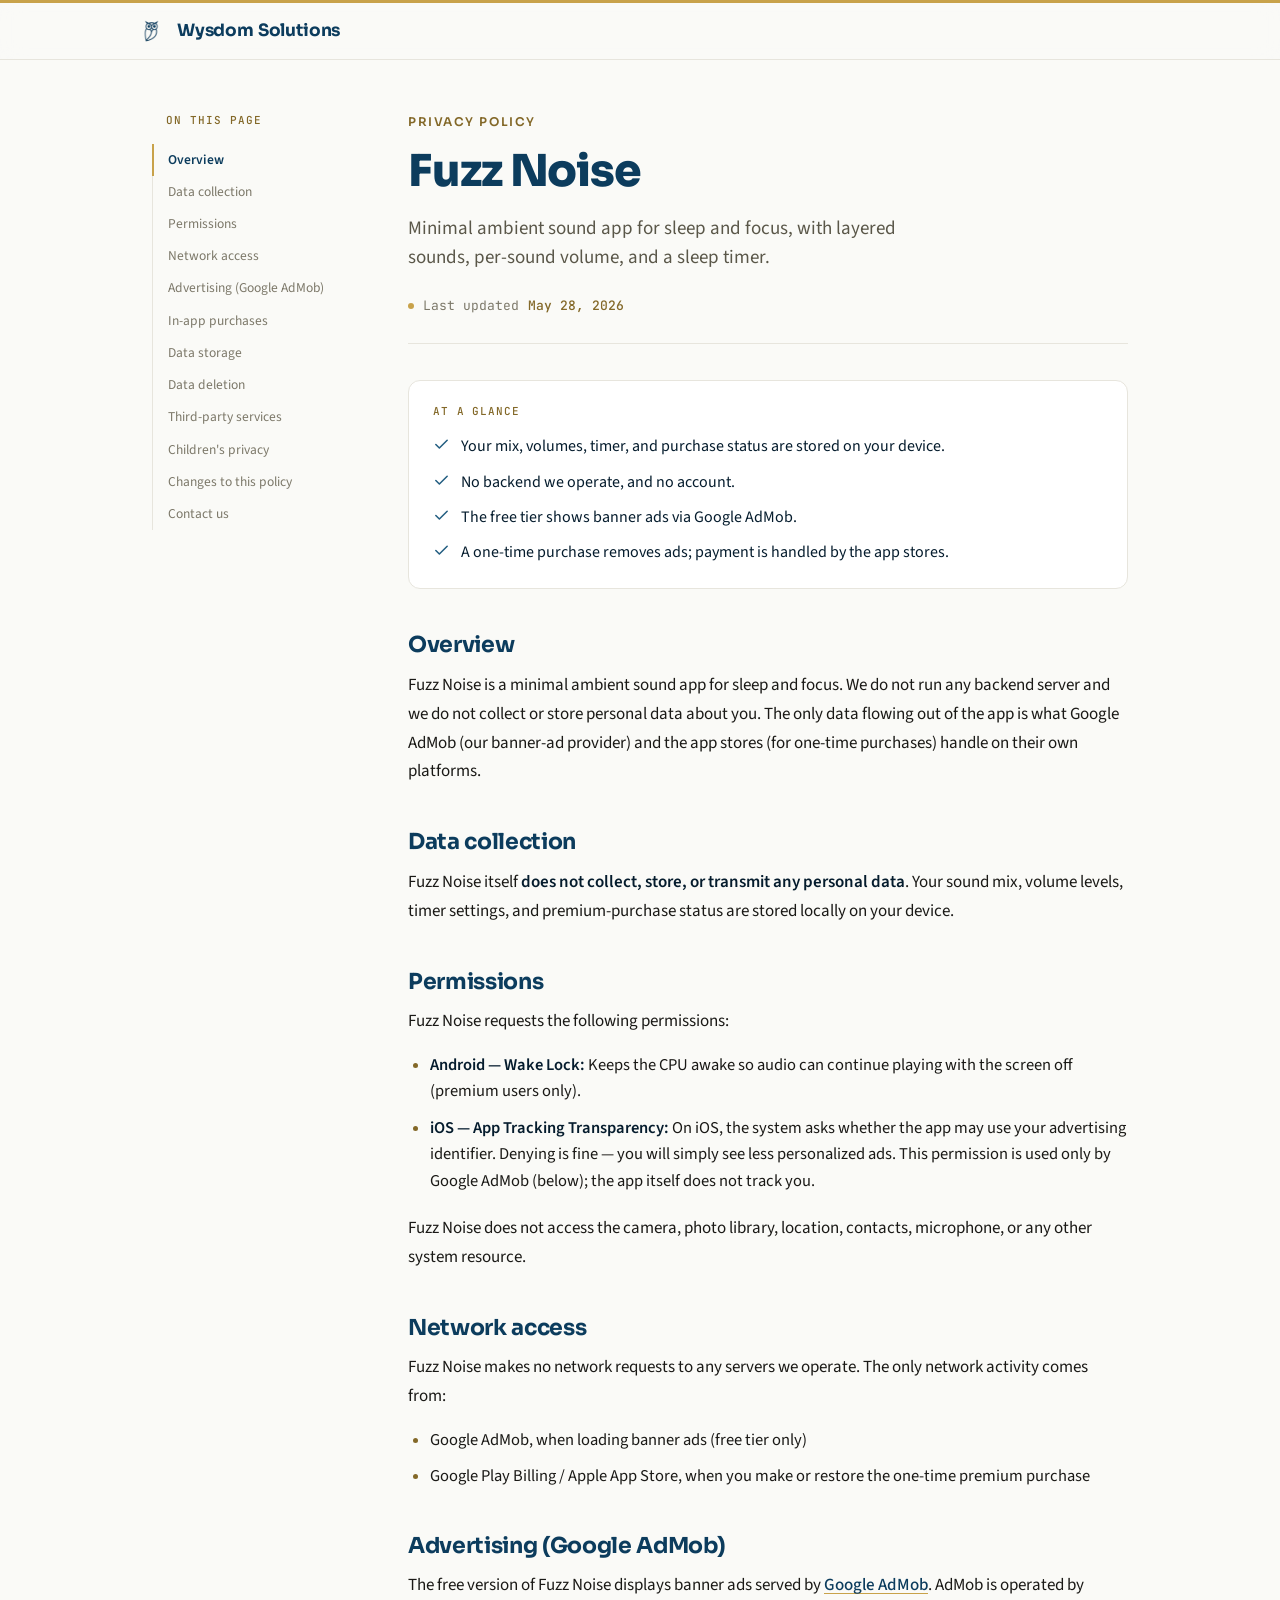
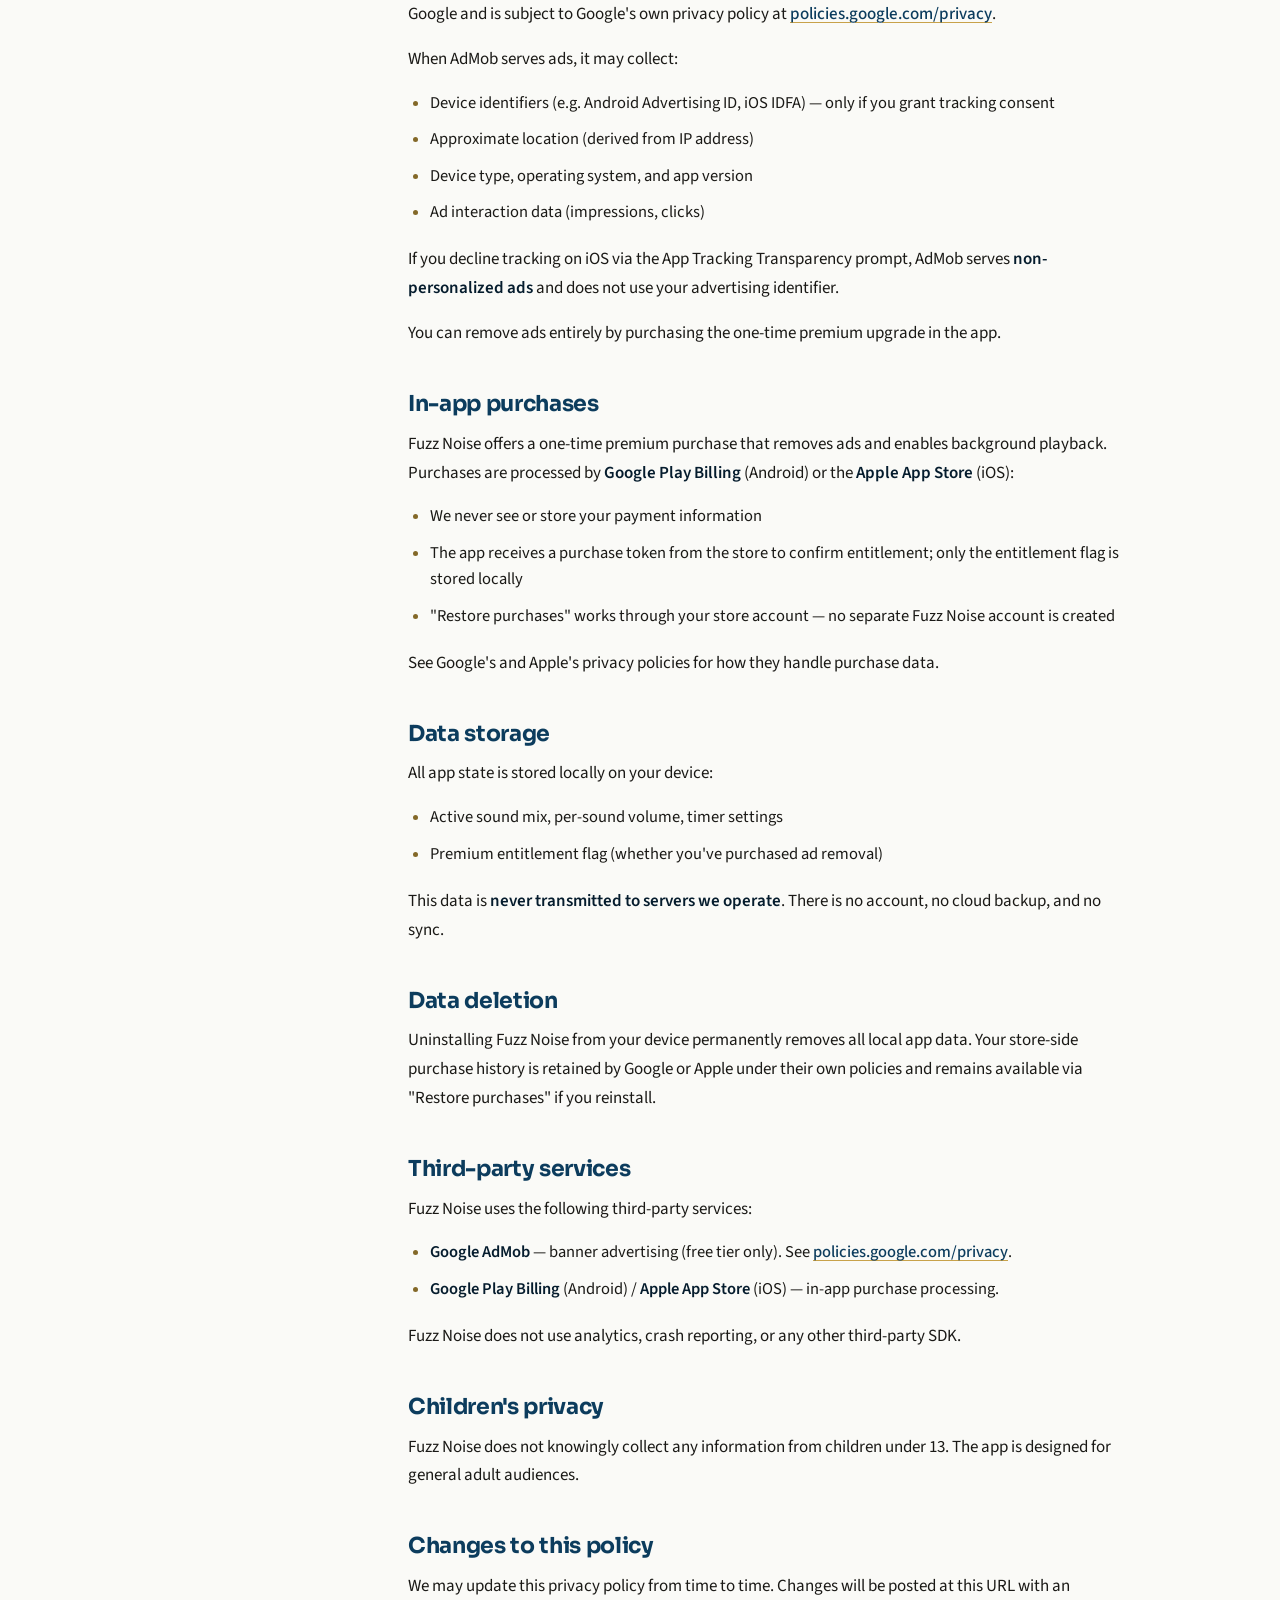
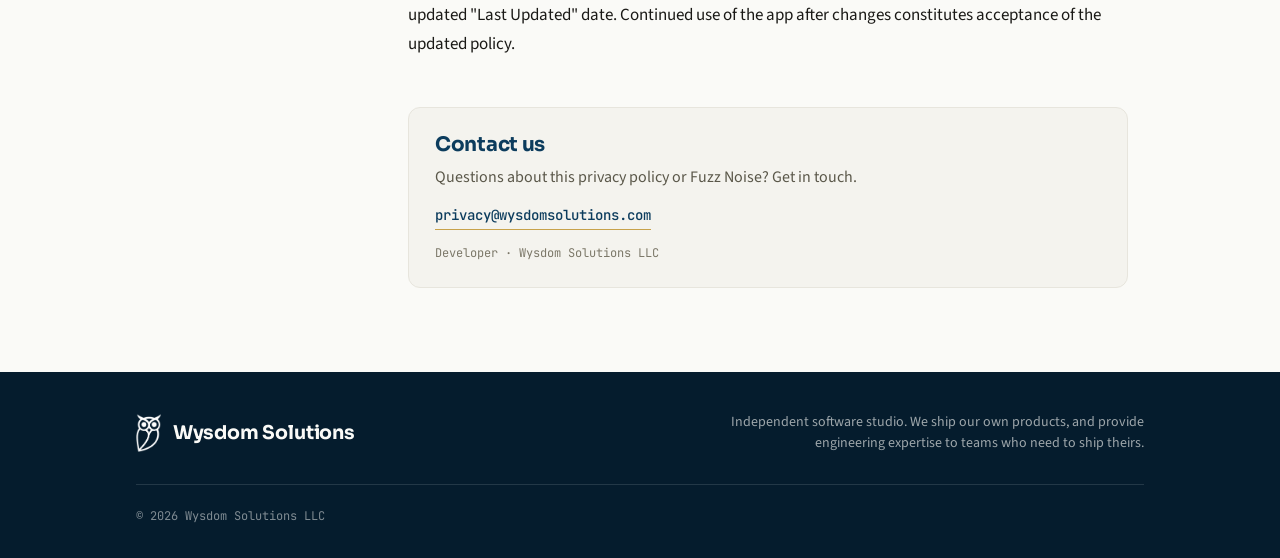
==== commit a6fad559: "Repurpose privacy host into apps.wysdomsolutions.com hub Pure structural migration of the single-pur" ====
--- a/fuzz-noise/index.html
+++ b/fuzz-noise/index.html
@@ -1,201 +1,18 @@
 <!DOCTYPE html>
-<html>
+<html lang="en">
 <head>
   <meta charset="utf-8">
-  <title>Fuzz Noise — Privacy Policy</title>
-  <meta name="description" content="Privacy policy for Fuzz Noise by Wysdom Solutions LLC. No backend, no personal data collected by the app; banner ads via Google AdMob on the free tier.">
-  <meta property="og:type" content="website">
-  <meta property="og:site_name" content="Wysdom Solutions">
-  <meta property="og:title" content="Fuzz Noise — Privacy Policy">
-  <meta property="og:description" content="Privacy policy for Fuzz Noise by Wysdom Solutions LLC. No backend, no personal data collected by the app; banner ads via Google AdMob on the free tier.">
-  <meta property="og:url" content="https://privacy.wysdomsolutions.com/fuzz-noise/">
-  <meta property="og:image" content="https://privacy.wysdomsolutions.com/og-image.png">
-  <meta property="og:image:width" content="1200">
-  <meta property="og:image:height" content="630">
-  <meta property="og:image:alt" content="Wysdom Solutions — privacy: your data stays on your device">
-  <meta name="twitter:card" content="summary_large_image">
-  <meta name="twitter:title" content="Fuzz Noise — Privacy Policy">
-  <meta name="twitter:description" content="Privacy policy for Fuzz Noise by Wysdom Solutions LLC. No backend, no personal data collected by the app; banner ads via Google AdMob on the free tier.">
-  <meta name="twitter:image" content="https://privacy.wysdomsolutions.com/og-image.png">
-  <style>
-    * { margin: 0; padding: 0; box-sizing: border-box; }
-    body { background: #faf9f5; display: flex; align-items: center; justify-content: center; min-height: 100vh; font-family: -apple-system, BlinkMacSystemFont, sans-serif; }
-    #__bundler_loading { position: fixed; bottom: 20px; right: 20px; font: 13px/1.4 -apple-system, BlinkMacSystemFont, sans-serif; color: #666; background: #fff; padding: 8px 14px; border-radius: 8px; box-shadow: 0 1px 4px rgba(0,0,0,0.12); z-index: 10000; }
-    #__bundler_thumbnail { position: fixed; inset: 0; width: 100%; height: 100%; display: flex; align-items: center; justify-content: center; background: #faf9f5; z-index: 9999; }
-    #__bundler_thumbnail svg { width: 100%; height: 100%; object-fit: contain; }
-    #__bundler_placeholder { color: #999; font-size: 14px; }
-  </style>
-  <noscript>
-    <style>#__bundler_loading { display: none; }</style>
-    <div style="position:fixed;bottom:12px;left:12px;font:13px/1.4 -apple-system,BlinkMacSystemFont,sans-serif;color:#999;background:rgba(255,255,255,0.9);padding:6px 12px;border-radius:6px;box-shadow:0 1px 4px rgba(0,0,0,0.08);z-index:10000;">
-      This page requires JavaScript to display.
-    </div>
-  </noscript>
+  <meta name="viewport" content="width=device-width, initial-scale=1">
+  <title>Fuzz Noise — Wysdom Solutions</title>
+  <meta name="robots" content="noindex">
+  <link rel="icon" href="/favicon.ico" sizes="any">
+  <link rel="icon" type="image/png" href="/favicon.png">
+  <link rel="apple-touch-icon" href="/apple-touch-icon.png">
+  <link rel="canonical" href="https://apps.wysdomsolutions.com/fuzz-noise/privacy/">
+  <meta http-equiv="refresh" content="0; url=/fuzz-noise/privacy/">
+  <!-- Interim migration stub. Project team: replace with the Fuzz Noise product page. -->
 </head>
 <body>
-  <div id="__bundler_thumbnail">
-  <svg viewBox="0 0 100 100" xmlns="http://www.w3.org/2000/svg">
-    <rect width="100" height="100" fill="#0C3C5D"></rect>
-    <g transform="translate(50 48)" fill="none" stroke="#C8A24A" stroke-width="3.4" stroke-linecap="round" stroke-linejoin="round">
-      <path d="M-15 -12 Q0 -24 15 -12"></path>
-      <circle cx="-8" cy="-2" r="6.5"></circle>
-      <circle cx="8" cy="-2" r="6.5"></circle>
-      <circle cx="-8" cy="-2" r="1.6" fill="#C8A24A"></circle>
-      <circle cx="8" cy="-2" r="1.6" fill="#C8A24A"></circle>
-      <path d="M0 5 l-3 4 h6 z" fill="#C8A24A" stroke="none"></path>
-      <path d="M-13 4 Q-15 18 0 20 Q15 18 13 4"></path>
-    </g>
-  </svg>
-</div>
-  <div id="__bundler_loading">Unpacking...</div>
-
-  <script>
-    
-document.addEventListener('DOMContentLoaded', async function() {
-  const loading = document.getElementById('__bundler_loading');
-  function setStatus(msg) { if (loading) loading.textContent = msg; }
-
-  // Error sink persists across replaceWith since it's on window, not the DOM.
-  window.addEventListener('error', function(e) {
-    var p = document.body || document.documentElement;
-    var d = document.getElementById('__bundler_err') || p.appendChild(document.createElement('div'));
-    d.id = '__bundler_err';
-    d.style.cssText = 'position:fixed;bottom:12px;left:12px;right:12px;font:12px/1.4 ui-monospace,monospace;background:#2a1215;color:#ff8a80;padding:10px 14px;border-radius:8px;border:1px solid #5c2b2e;z-index:99999;white-space:pre-wrap;max-height:40vh;overflow:auto';
-    d.textContent = (d.textContent ? d.textContent + String.fromCharCode(10) : '') +
-      '[bundle] ' + (e.message || e.type) +
-      (e.filename ? ' (' + e.filename.slice(0, 60) + ':' + e.lineno + ')' : '');
-  }, true);
-
-  try {
-    const manifestEl = document.querySelector('script[type="__bundler/manifest"]');
-    const templateEl = document.querySelector('script[type="__bundler/template"]');
-    if (!manifestEl || !templateEl) {
-      setStatus('Error: missing bundle data');
-      console.error('[bundler] Missing script tags — manifestEl:', !!manifestEl, 'templateEl:', !!templateEl);
-      return;
-    }
-
-    const manifest = JSON.parse(manifestEl.textContent);
-    let template = JSON.parse(templateEl.textContent);
-
-    const uuids = Object.keys(manifest);
-    setStatus('Unpacking ' + uuids.length + ' assets...');
-
-    const blobUrls = {};
-    await Promise.all(uuids.map(async (uuid) => {
-      const entry = manifest[uuid];
-      try {
-        const binaryStr = atob(entry.data);
-        const bytes = new Uint8Array(binaryStr.length);
-        for (let i = 0; i < binaryStr.length; i++) bytes[i] = binaryStr.charCodeAt(i);
-
-        let finalBytes = bytes;
-        if (entry.compressed) {
-          if (typeof DecompressionStream !== 'undefined') {
-            const ds = new DecompressionStream('gzip');
-            const writer = ds.writable.getWriter();
-            const reader = ds.readable.getReader();
-            writer.write(bytes);
-            writer.close();
-            const chunks = [];
-            let totalLen = 0;
-            while (true) {
-              const { done, value } = await reader.read();
-              if (done) break;
-              chunks.push(value);
-              totalLen += value.length;
-            }
-            finalBytes = new Uint8Array(totalLen);
-            let offset = 0;
-            for (const chunk of chunks) { finalBytes.set(chunk, offset); offset += chunk.length; }
-          } else {
-            console.warn('DecompressionStream not available, asset ' + uuid + ' may not render');
-          }
-        }
-
-        blobUrls[uuid] = URL.createObjectURL(new Blob([finalBytes], { type: entry.mime }));
-      } catch (err) {
-        console.error('Failed to decode asset ' + uuid + ':', err);
-        blobUrls[uuid] = URL.createObjectURL(new Blob([], { type: entry.mime }));
-      }
-    }));
-
-    const extResEl = document.querySelector('script[type="__bundler/ext_resources"]');
-    const extResources = extResEl ? JSON.parse(extResEl.textContent) : [];
-    const resourceMap = {};
-    for (const entry of extResources) {
-      if (blobUrls[entry.uuid]) resourceMap[entry.id] = blobUrls[entry.uuid];
-    }
-
-    setStatus('Rendering...');
-    for (const uuid of uuids) template = template.split(uuid).join(blobUrls[uuid]);
-
-    // Strip integrity + crossorigin — blob URLs from a file:// document inherit
-    // a null origin, so crossorigin forces a CORS fetch that SRI then rejects.
-    // The manifest bytes are ours; SRI protects against CDN compromise, not this.
-    template = template.replace(/\s+integrity="[^"]*"/gi, '').replace(/\s+crossorigin="[^"]*"/gi, '');
-
-    const resourceScript = '<script>window.__resources = ' +
-      JSON.stringify(resourceMap).split('</' + 'script>').join('<\\/' + 'script>') +
-      ';</' + 'script>';
-    // Inject after <head> so the DOCTYPE stays first; prepending the script
-    // would push the parser into quirks mode. DOMParser always emits a <head>
-    // (synthesizing one if the source HTML omitted it) but may carry
-    // attributes through, so match the full opening tag. slice() rather than
-    // replace() keeps us clear of $-pattern substitution in resourceScript.
-    const headOpen = template.match(/<head[^>]*>/i);
-    if (headOpen) {
-      const i = headOpen.index + headOpen[0].length;
-      template = template.slice(0, i) + resourceScript + template.slice(i);
-    }
-
-    // Parse the template and swap the root element. Scripts inserted via
-    // DOMParser/replaceWith are inert per spec — re-create each with
-    // createElement so they execute, awaiting onload for src scripts to
-    // preserve ordering (React before ReactDOM before Babel before text/babel).
-    const doc = new DOMParser().parseFromString(template, 'text/html');
-    document.documentElement.replaceWith(doc.documentElement);
-    const dead = Array.from(document.scripts);
-    for (const old of dead) {
-      const s = document.createElement('script');
-      for (const a of old.attributes) s.setAttribute(a.name, a.value);
-      s.textContent = old.textContent;
-      // text/babel scripts with a src: fetch and inline. transformScriptTags
-      // does XHR against the src, but blob:null/ from a file:// origin is
-      // silently dropped. Inlining makes it a plain inline babel script,
-      // which transformScriptTags handles unconditionally.
-      if ((s.type === 'text/babel' || s.type === 'text/jsx') && s.src) {
-        const r = await fetch(s.src);
-        s.textContent = await r.text();
-        s.removeAttribute('src');
-      }
-      const p = s.src ? new Promise(function(r) { s.onload = s.onerror = r; }) : null;
-      old.replaceWith(s);
-      if (p) await p;
-    }
-    // Babel standalone auto-transforms type=text/babel on DOMContentLoaded,
-    // which fired before we swapped the document. Trigger manually if present.
-    if (window.Babel && typeof window.Babel.transformScriptTags === 'function') {
-      window.Babel.transformScriptTags();
-    }
-  } catch (err) {
-    setStatus('Error unpacking: ' + err.message);
-    console.error('Bundle unpack error:', err);
-  }
-});
-
-  </script>
-
-  <script type="__bundler/manifest">
-{"c5a602f1-3e82-472e-acb7-e0432eccea6f":{"mime":"image/png","compressed":false,"data":"iVBORw0KGgoAAAANSUhEUgAAAjAAAAIwCAYAAACY8VFvAAAQAElEQVR4Aey9B4BlRZU+/p26L3TOaXJigGHIURBlVMQ1x8G0ukZUEBQVEFF5uoqAiC4YFtaAcZVZs4IgYcggOcPk3D09PZ3Te+/eOv/v3B747f5XV4QJPUNVV91bdc6pU6e+uq/OeXW7ZxxCCggEBAICAYGAQEAgILCbIRACmN1swYK5AYGAQEAgIDAZEAg27GoEQgCzq1cgjB8QCAgEBAICAYGAwD+MQAhg/mHIQoeAQEAgILDrEQgWBASe7wiEAOb5/gSE+QcEAgIBgYBAQGA3RCAEMLvhogWTAwK7HoFgQUAgIBAQ2LUIhABm1+IfRg8IBAQCAgGBgEBA4FkgEAKYZwFa6LLrEQgWBAQCAgGBgMDzG4EQwDy/1z/[base64]/FnrXT/TYEFAICAQEAgIBAS2EwIhgNlOQAY1AYGAQEAgIBAQCAjsPASeTwHMzkM1jBQQCAgEBAICAYGAwA5FIAQwOxTeoDwgEBAICAQEAgK7OwKT0/4QwEzOdQlWBQQCAgGBgEBAICDwfyAQApj/A5zACggEBAICAYFdj0CwICDw1xAIAcxfQyXQAgIBgYBAQCAgEBCY1AiEAGZSL08wLiAQENj1CAQLAgIBgcmIQAhgJuOqBJsCAgGBgEBAICAQEPg/EQgBzP8JT2AGBHY9AsGCgEBAICAQEPjfCIQA5n9jEigBgYBAQCAgEBAICExyBEIAM8kXaNebFywICAQEAgIBgYDA5EMgBDCTb02CRQGBgEBAICAQEAgI/[base64]/lsAM4msCqYEBAICAYGAQEAgIBAQ+D8QCAHM/wFOYAUEAgIBgYBAQODvIhAEdgkCIYDZJbCHQQMCAYGAQEAgIBAQeC4IhADmuaAX+gYEAgIBgV2PQLAgIPC8RCAEMM/LZQ+TDggEBAICAYGAwO6NQAhgdu/1C9YHBHY9AsGCgEBAICCwCxAIAcwuAD0MGRAICAQEAgIBgYDAc0MgBDDPDb/[base64]/[base64]/TyhskFBAICAYGAQEBgz0QgBDB75rqGWQUEAgIBgYBAQGCPRiAEMHv08obJBQQCAgGBXY9AsCAgsCMQCAHMjkA16AwIBAQCAgGBgEBAYIciEAKYHQpvUL6dEZB3fepT1R8484LpKBTCs7udwd1z1YWZ7SoEFhcKuU+ed9m+Bd53lQ1h3D0XgeAE9ty13RNnprmkZopq/Kn3DsnL98QJhjkFBPYUBN5fuLhpr6rpn9uwauUnH30UuT1lXmEekweBEMBMnrUIljwDBB5Ztrr+gQcefcfd9zzw6Y+e/8N/Xly48qmNUTBJUzArIPB8Q+Bfzv76Czu3jJ7+x6v/+IE1mza96MmBlfp8wyDMd8cjEAKYHY9xGGE7IpCJKiQpl2rWrlpx9F33339Wz9r7P/2eMy7s2I5DBFUBgYDAc0Dg5C9f/p4H77nzS6ueXP7eJx9f1lLX3JTsU9/iVTV8yXgOuIau/xuBEMD8b0z2MMqeNZ2Zc6aUmjuat5YVuWVPrth3xWNPnPzog/d9/h2f/sqhe9ZMw2wCArsXAicXvlXzrjMv+NIt1/7x7NUrVx+9qXNzS6aiJtPa0rahemG9ioT4Zfda0clvbQhgJv8aBQuBp3e+yOVHJVPxZLaqHmPFEjZv7W9dvan7bQ/e/fCXX/+BT73XfmkQIQUEAgI7FYEzLrxi3oonHrr47huvOXn1ug3ztGmmKyX8llFZhcThztymKQkNCq+RCELI2w+BHR7AbD9Tg6aAAFBVn+1XL7dXV9ZoJpfVXGOzjlU2VnV1bz3uiceXn9n9RM9ZJ1/4g/BKKTwsAYGdhMDHvvIfb73xz1d9/dEH7n/Hmr64LtO+l0R1jZEvj6O6ujIplfwNU6d2JjvJnDDM8wiBEMA8jxZ7N57q09/cShgeVsQP19ZWIymXJFdbh1xdo0vqmrKbB0vzVy9ffvIDd97+lfd99qvH78bzDaYHBCY9Amef98Pmt51SOO/Pv/v1Z1euWfeKgVxjPjtlNlxVHeKkLL48gsaG+sHBsfEnCoWCn/QTmnwGBov+DgIhgPk7AAX25EJgNlDKuNzGxtqqoWR4WOJyWQUiUlGrvq4J/Um2bdmKNW/5y+13f/E17//kxz711R9VT64ZBGsCArs/Amde/KPDb7xz6TfuuPmmD63vH9s3rp8aSUNHhCiLJI5RThIBVNpbmldHxdLw7j/jMIPJiICbjEYFmwICfwsBfpPT2oa63mxN7WMuE0l5ZBSJV4VPvMvnE2lo9sVcfdW6roHDHn74idOX3njDFz9w5tcX/C19gR4QCAj8DQT+CvnjX/9Bwxs/eNbnr/zP//zaipUr39gr+TppnOZQ06gqToWBiwd/Yu+z+aqosbl5adRQjP+KqkAKCDxnBEIA85whDAp2MgLqNbelVC5elY94+DI+gsQnLk58JkkSUpxzVbXQmvqotyQz12zqfu9Nd91+was+eM67Fl98ceVOtjUMFxDYYxA45UuXv/H+22759t2333xKV8/gsWPZ2oqood1JLiuen0Fh4AJRSDZS3zeAuvpKz1DmyqOam8t7DAhhIpMKgRDATKrlCMY8EwT6WksDY0OjdzXUVJdRHIL9+xJevajn9hknkmgiqKgS1DRgPKqq7+zuf/mDd9/z2dXXP3TB28684PBnMkaQ2eUIBAMmCQLvPvubza9839lf/vM1VxcefejRN/TEVU25qfN8VNcmsYjwBBTC8xeaq16En0coBntk1vRpmzf39SzjqaknL+SAwHZHIAQw2x3SoHBHI7C0UIhbW1q6m9taV3tfAr/+cdu0r34qyhq/A8KrAo4HMtU1QH1Lpr/s9lq1YvW77rvt9q/903vPOe2dhUvqdrSdQX9AYHdH4P2f+ebLVjz20Lcevu+OkzZs6t5vrKY9l2ufIcjlHL8y8KNnHzR4cU6RQOxeHhrVfEb9lLYpS/bKtY/t7hgE+ycvAm7ymhYsCwj8bQQ6ps/aGGXcLyInLi6OqTo+yh786gcVdnPw3FFZNHEul3dobNaxqvqazp6Box954C+fWnb/A//2zjO/9jKK/vUcqAGB5zEC7yn8oOJ1H/38ubfe9Ofzn3zssdf3FrONrnUmMnWtgIhoUrajFnXiLWZxPIFRCH/U+XJvj0yZNUMi4CezZ6OEkAICOwgB7vo7SHNQGxDYgQjER83sS8bHb21urC/FQ70qTmw0EZ9IurNaLGMHMuALJvXgLuui2kaHho6oryzTVy5fvvieO2694IR//tQZH/nKtxutcygBgYAAcMp5lx31+F+Wfueem2778LrO/kNGa1pz0jxNkKty9rsuys8YP1YGlRdxnl8ZeAzDLwtOJCmOS1QajfaaO2d1MfKrw+sjgymUHYWA21GKg97nhEDo/HcQWHLiiUnrjClrmltabkBpXLRcFnX8zgcGMsrIRRnB2E0jJckbVdSL5PMSNXZoqbI5v35L/8EPPHjvx27785+/9aYPn/PGky67LPt3hg3sgMAei8CZF3yv9k0fOuuzf/ztr7+xbPmTb9paci2udbpkaxsUjp8gz8+YenjlVwR+vBwcT1746QI/YpZd5EuDfeCXCqmqqfxKVXvFyB4LVpjYpEAgBDCTYhmCEc8GgYbZTZ1RJvvruppKTQa3qkSi3EupSkS4rwo8n+90tzWGJ4PHMR6kiKttEGnqwJBUtK/b2POq+++5u/D4tXd/+T2fu/gAyoUcEHg+ISDv+fw3X770ppv+/c7bb/vwlr7hQ+OG9oqK1g6JKivU8wsBNOFnKD138RBV8JIg/bjxM8VPlMuolktexgbcXnNnro+du3pJoRD++ggh7UgEuMH/FfWBFBDYDRC48txzR2qa2h7tmDZlYzK8ssj8VgAAEABJREFUVTSJPV/Kc1sFwxfL4M4KfldkndsuNG0K76CsuCgnmfoW+KaOit4y5j/22BPvvvOGGy955bs+/vH3nn0eX/azb8gBgT0YgZPOvnTfl7/z1G8svfr3Fz65cu1rB5O6llzrDMlUNzh1GSg/UsL5C08z7VuBQMRB0s8UP0j8KIkkfHsEBx8PDaKuqto1tbZ+q2kYvezGQIfXkAMCOwgBt4P0BrUBgR2OgIjolBlTNjRUVV2T8zHiwSFBNqea8EsjxJMPpBcLXNSxDkD4jTHdf8GrQCKHbHXW8z3/SEVzy7re4gvvfejJT9597+M/O+EDnz3jnz9z2RSEFBDYwxBYfP5l9S9579lfuPamG793790P/0vXqDuw2NBRLU1t2SSXz8TqIvUWmfhI1fNzAsYrwo+MfZZYt+8G/PzZx8niHHEZH/dskukdjaPq419e8YNzi3sYZM94OkFw5yHgdt5QYaSAwPZHIMkObc5L5o/Tps0oJgPdonEMOLEM+/rHF0bKOzP3X17VWgB3YEGavHeJ98Jvmy6qbhRtaI8Go8pp6zq3LHrswYdPX/bYPd99y6lffHf4LwlStMJlN0fgdRd8r/atZ5z/[base64]/3Xd/9/Y//r6wYtmyV41EFa2upT2S6loID1zSz4F6fmb4SeExpn1K+L4I/HgoHPjJScN/bzUIP0fOJcJ+7KLlrZswd+68kShf+YPDpmIcIQUEdgICfCx3wihhiIDADkSgpdy6qaq2+pfTp08Z9EO9kpRjhUTKqIW7bDqwykSNXx89WGV8Y9uz7dUkOZKcUtCTmLBb4pDl18naRsT1HZk+qZ75+BPLXnPbdTdc+HD3vf/+rjMuPK5QKGQQUkBgN0DgX774zYU3PPGrr99y9e8uePiee1/TU87MdB1zs5m6ZnWZjNjxCpSnkAzrARV+FPgZ4GeCHxoGL3wXy7qKVxWyWeeNL2KZE4d83o33dLv6HKLps6b9B1qa1vOzwQ/SbgBMMHG3R8Dt9jMIE3jeI3D55R8qN9Q0311XV/fNltq8lHs6RXiSwk0ZIpJuphaecP+1G9KLoZaGMWzyLiRage3mCm7Wnh3VOR6rZxvaPZqn5vq8m/3o48vffNMtt196wxNbv/G2s84/JpzI4H+k0Jg8CLztE9+acfwHz/nX26+65vuP/OX2d3b3l/YuNs2syE6dA1RUTzz4fNTtufdqz7t34IcEfP752ognk+BnR4wigHeskMy2HdIAKlEE4fumpG895szfaySfyXzvmJqRscmDQLBkT0cgBDB7+go/T+aX2fro1raOtmtnzJq52hWHpDQ2LnAZtSAGFpxwCxZhkxENb2wBFqvYsTnbShEFv3uKQJw4OLBCqhMvQkJUWSvZpqmRNrRWbx0e2/eBhx7759tuvvs/Ht764AXv+tRX9+e3ToeQAgKTAAH7v4te8YFzPn7PXdf98L6l1324s2/k4FLjnJrMtHkS1TWKd5EkSeI0tdUeW+FHQ9JnHhBnUQtUecICBiwMW/gBsqbjuYx9gtRExCET5XRs05qooaZSmjrav1BR076KnwN2R0gBgZ2CgD29O2WgMEhAYEcisGTJksRVVj6Uq8pf2t7SqElfJxBllF8sRQROleGK7cX85qjciWFb9sQerZp+Crg7w5jKlKQVUfZMlAz29olyO1dXWS1RU7skta1VvaPlvZctW/aee/5y63/ctmLg0+/67Ff51RZCNSEHBHY6Au8pfL3hdad98RMPP3D7lQ/+5fYzurZseWGpfmqDtM+MpKY+0gwfeh+rJgk8IxQ+5Mz8ENBSPtx8yPnoethjLulTL/zMkGc3ZVcFn+1U3JMkKA31qx/cjH32X7gmX1X3qyUXnx5+9wUh7UwE0q17Zw4YxgoI7CgEfvP1cwea6tr/3NzS/PuclhAPDwi/JvLlvdjea1svgxHhVmwbMcOWdFdW0tiGp5AV1inCL5jcpJUNQGy3T4t6+xGJEOUr4RoaUaqqr9nYO3TgPffdffIdN9780xPeceo5Hyl8ey79gyCkgMBOQOCksy6rf/MphU88fOe9v7731ls+tXztphcOSlWba5stmbpme5r5LDIyUe/Bp50E5YfCzlVIhzKeZ0TiLZghmwYrC7lCWftYKKkOsM8NZfl5kYinM4mWula7qdNnlPOVNadWtWNDKoGQAgI7DwE+lztvsD19pDC/XYwAt9i4onVFbVXNj2a1t/a5wW7NC7fgTMSNWgGBclN+aqdW7uJIv26SCEYscA4iVgRpEuvA+EXjDCOXSL1mVDXyPH73PmGdO3m+lq+VOvJj+eaODVtHjrjjngc/dt311//6hPececWJnzz/Fa8tFKpSXbvxZdGiRRm+GnD/yBReeeol+cWnX1z5pk9eNGvxWRcf8PpPnH/M28684GUnnnHh299y2hdOfd1HPnPGG0/57Blv+Wjhiyee9vlzF59a+PxbTyt8ifcLTzytcN6JpxT+dfFHv/jpt5z6hQ+d+MmvvP3tZ331te8866JXvuOs81/8ns9ceLCddlF/0+Irr4y4JtsW7G9a+Pf4f7PjZGYsLny36fUfO+8zdz9y++9vuenWM55YueHYvoShROP0bNTQKprJuTgpOz6rDp7BeWK/4+KdaOL4UbEnndMjSxmXONgHxKvYjRdy+WFRvjIiw5Po+bnxnlh7ROLLfVukKh+56TNmXJCpyN5ifw1IZSEHBHYqAv/QprRTLQuDBQSeBQJXX3pasb2+bWllPndhXVZlrGc9wxB4SPoWKdWoE3EJ92b6NbUWwK+ULBN37tgQ/jgW1snitj4hx54kihib31jtKD4RdTnJ1Tcj1zLTJXVtTRt7Bhbeffe9b/7LXfd+a3jF0H++7fQvvfGkk3aLQEbwV9LSpUsTBjD6FGtRoZB5P53n+87/94M+VPj3t7yn8K0vvuFjX/ruKz9w1u9e8Z5P3viiN518e8/a+29Z+eg9t9yz9Prf33rV76+8/aqrf3jjn669/NZrrrvg9ptuPeeu2/5yxp233HnGzTffdspNS+869Zalt59209I7PnLrLbd98Pbb7vrw7Xf+5eRbbr39E0tvuOXcpdcuvfDGq6+/9MZr/vztm6698ftLr1n689uvv+X3D9596w13feV7dy1cdOLtR7/upKWv/Jezf//2T57//fd88bLPfOiC77/llAu/f+h7Ct+ZvbhwZRZ/P9ncrfx9yV0ssZgnLq/4yOdPWXHPnb+8+5ZbP778ybXHDEhFu2+Z5qIGnrjk8kgf1yRx9uTDnmyLSRi1sM7nls+vGpHPNY8XYXTla1YhzQm8A2X4ufATNVE7r6EQlXrH6GV8XLVvK/ZdsODB5paanxw7tXKIPUIOCDwXBJ5VX3tUn1XH0CkgMFkRWDgD/VNnz/9DR0f7b2Roq5T7NzPGyHL7tX3dHnl+CQU3a+7jSDdy7tew5AHBRFJu2GSqKEA5u7FmFBaosDsZplB4cRrbL0UKXFWdupbpGK9urejaOjT7vrvuevmtN93yjQe7u5a87pQvvu9dha+2YfImm+LT1p1++sWV//zly6b8c+FbR//zmRefcuLHvvSdV7zz438q3r3mztuXXr30xl/88sor/+vnF//2yitPueEPf3rrbUtve8Wdd95zzIOPPXHE40+sPXTZ2s6DtozHC3q1cv5AtnZuv9TO7I1qpvRmG5oG840NA7nGhuHKloahyuaGgcrm+oFcQ11ftrl6a6a2rsfV1Pdn6xqGKpraBrLsI1VTtqJq+pakavamUjR/w0B53/VbhxZuGdOD120eOuKRZSuPvv3Ou46/+o/XnPibn/389Ct/eMXF//Wzn//8z7//3VX3//lntx/16n+54bXvP+un7zr7os+e9IXLXv2Rr3x/7ukXX1yp9lRMzNjmbmWiteuvQhOs8DaRGSh2vOrDnz33iftuvOa+G6/73JOPPfbCreO+NWlqd7nGFmSyOac8KPHlBHbi8t87K/iY8kURo3Eo1fEToHzCVbyI8LEHn2dhB2dhPQ9rwHiG0JALkAXj8eLZCfGWjZgxtS3JZys+1akDaxjcphoQUkBgJyNgu/lOHjIMFxDYsQjYhloxLVre1jblR/Pm7dWpg70aDw+qZDLgjq3gXs4NWfnwcz8WK0Ias4jt3yrc/61GM1kFlJl9eAWso3J3B9jdWoBt8NTLHuY4YgeBiyqrJdvcIaWmGbktSW7aY48/9tK/3LL0Xx+546Hfv/K9Z3zqTWdeMB2FgsMkScTMffhL35n27nP+7Y2LTzn3smNf+77rrr5j6R13/OGa62/89R9/fM3vf/fZG665/h133HXvoocfX3HI6s6eAzaMYa/RqGZqqbqxzrdMz2vrTLA4tM8Q1zY9cu2zXaaxgzi084SqBdm6esnUslTXRcQnI1W1kVRUiVTknauoYKl0Ll+ZcTm7VzlXWR1lqqtdVFPr2Dfj6hrE1TdIpqlFMi3tzrVOc2hqF21u1YTjlJva3HhNa268srFhPNswdUAze/WWZAFPxA59+IkVx950w82v/+1//uLjS350xbd/8+Mr/vj739x826Fv+MCfX/beMy9708e+dPJbP/P1QxeffnHTJPnTeD51fPL4jLyzcMl+L33nJy+69c/X/[base64]/+klj2/57us++rkXLi4UclT5VE7VP9XYUfd3feqr1W/7xNeOed3J517w4nec+qef3fDAXb/+yU+u+91PfnLJn67+0zvufeSx41Zv2nLgpq39e/eUMYsnJq3Dda1Vvn1Wzk+dJ5mOuT7bPsPTjyZS0+RQVeU0V+m84ymA8H2d42EAnWEiWSFKTm1WoCNU5Zd/YpMix0vilesi6hNK2ysLQqkQamBbnSaJCmU818zkAJMj8HyVoSICClJjhFzGIV8ZRdW1Uaah0UWNrc7VtXnX0FaOOmYkmDo3Kk+ZWzHeOgedddMAABAASURBVKd+uKZj2lap3Wdj9+iByx9dfszdt9z2tqV//MO5S3/5X0vu47upezrvuu349376Z687/ctve8env934/1sf7Ix0cuHKmnd++t/euGjF4M9v/+NVv7r3tqUf2NS15ZBS7ZRGN3UfkaYOPls5sUeS+Igg/[base64]/3TzTdfddsN1f/zpzddc/8F7b79n0cZNfQcNSMP8UsusKXH7vAqduUCiOfv7/NQ5LtvW4XKNjcjyJESzWUEknCADiUQZpiBjDlRBB4o48j62yEXISmxc4fzpLQ0V8YSHdfEqTIRIiTomXr0BIhBHNmukg0mIgsgE2ZyviDi2xHRKEqt4T4J3gAcYM7qYdQaOGsdgQAQX0XEzQxx/InGZrMtW1bpcQ7NkWzsQdUzzMmVupB1zq8qtM5tGqlpmdA7F+z75xMpD77zlttffdtXVF935518t3Xjvqqvf8NFzL3jnZ77+yred87UZiwqFDLZv2qZN5Z2F/5h+/AfO+PTNt/7Xtdf95spL773lptd29Y3tFbfOro6mz1fUNcFHEZHxCeftxbOqLIASGxUVDzaFGrlK4BpsK6QarkIqV0+FQrAuqaTXCYIwGDQ02c147OB5d9nYj49B+ja5eXvv011ZWfvp0WkI/+YLMQ551yLAD/+uNSCMHhDYkQgc1VzaOm36rF+3drT9IlseQ7G/xzuXtd0bEJ9u41AIuE8rnQDPCGC3tCjpbE3U2aCfNO+g3OIpTjI3f9KUMhNFTY3QF5ABkqjW8xTBg14jgSAWUqIMnWimaYrEtS0VvWWZ+cijy1528w03f+3e2+66+pUfOPOz7zrzggXb4zUGXz3Uvf3TX3vzK/7l7B+sue/+G5b+8Y8/[base64]/nllf9+9/U3XFN+dNO1J37sCxe994vfPs5Osmy851LeUyhUvO6MC//p6MUf/cnNv/nPa/5yzbWfXLV85WH9rrI9mTY/[base64]/vgdt97xu2WDD//2jad94fUnF75VQxVCnc8gqyw++7zW95198ftf8s5P/PaOP91wx59/98dv3nnrLW9Zubbz4AGpmMoTlprM9L1dRcecTFXbdOdqGyPkK2g2/aJ6TtpLpDGtjHl45M3Ni2MAQgM8DfBCwNSp+Ej48gYMYjgT5WTU86oaYUICSg+oCRlglCCgYhP0aiMpIYQXDiCgVtaU2IE92I2zVXI4kkkJLXCGFxWAaqy/CsSTmdYhaZMkWwJ2tkySV/XihaoElqgS8Oo9J5MwmEzof1WVw0O9FynzRKmstEklE2URVdVAG1ol6ZgbJVP3zpY79q4eqp7Ssb6vuNf99zx2zLVXX/fB3/7yVz+86Y7blh77tpN/9tZPfuWd7z37klYb6pkVrtWnLp3zqg+c/ekHbl923e2//fV3H7jzttf3jMR7S8e8+oq99pf8lFmCXK2AB0rieeLEORgenDpnRjQ4ddZVRdgwJEngwgDiRADyQEHlXSC8Ik3CK1FVgTgob4SXV6gIqIeIOTJYtSvfHKG4aTXamhpda1vH6W3N9UuvvvTSIkIKCEwCBNwksCGYEBDYoQjY/5VUW9t6Y0ND8+dnz5jWha2bvBTHy7lcxmcYnWi6g6twk+cenrpG2+2VuzntEqU3UDJExJog2Sp0EAKSJlisWUuMq/Ssaee0K+gHlMLq6GIiJHB0o6KaCOKEJx3OuYqqjGtszUat0/LlhimNm0Yx9y8PPPaSm669/jvX3XjzLa96/+cvem/hW8e866tfrcZfSR8oXDL9w4VLPvr6k87686M333Xrb5b8+ry7br31FZ09/[base64]/9x4v/ePUfbzv6zR+59a2fPO+Ct59z0bF2Aob/Xzq18JO6xR/9wlsPf/NHfn3jtb+/5sZrbzjzsZUbjhrMtUx1MxZWRdPmRUl1Q6YURxlfTiLxpQgoR0LbHE+UIu/F0caIRjmia5NXhaiQDLsn1iIXZElal7TFq1f1JMOS8CKe3cDuaiBxbViniHivxBX5XK48vn5Z0laDaJ99513YOmPGb/hadpg9Qw4ITAoEQgAzKZbheW3ETpn8kq9/YiyuqfxDU1PzF6a1No7Em9e5pFRURBG/jXLTh9Itg1s8d3v6OjNKWeV+b1u91bjLg03u9aLKBtl0CvQZpCgdJYnmMCBUCKOlHa22rSKQbS01T2Etse50nt57pW+la4ry6uqbgZZZudGaKR1rO7sPuGnpdR+89te/ufLx6x6+/tXv+8wX33Hm117yL5+79IXvPPvrH3/R20+9/qY/33DzL3748y9cd/WNL1rR1Td3pLqpma8doszMvTTf2KZRVZV6EU6uLOrLSJJYEu/[base64]/YqrmpsyQ7ZXZeW6a39Ce5ufc/8PhRf/jVHz980x+v//ny+x+++9Uf/PQf3n76eZ9/68fPP/WI15/0H7/+3c9u+9Mfr7nk0fseecVQnJ2LqfPq89PnRbmWdkE2C0143JIQhcRDn3oagdQ+ToGzTK+wRDsgrDghTZQXKNeEFDW6scFoTsDFIQIQzl2EwCm8dTEaexAG1kS9N0WRIOErNc+YbmjtClSKz+y1934/bm5sv/zQxvIWgLK8hBwQmAwI8JGeDGYEGwICOx6B275/4VB7c82V1XW1n2+syY3Hm1a6clxKNMpwk6cTtA2cOz6ziNWVNqlCyGV+eutmnSRlMV9nZBH6d/AIgR3oElQAKgDvdBR0kvYxowwUTOlFmMhW8OK8CUMc/Qq8OfUY5nNcVbVmO2aLtsyp3lpyUx9bseKQ22+57bTrr7nhZ0uvu3HJHUtv+vyD9z967JrOvlkj1a0NmL5PlJ2xD3JNrYiyVYKEVvmy8KQHmjAsoNsSunNxNjlHuzgMh1UvEECNQA9phpKh5HB+YjoA0J8647A/xDqICBzUpx4PwkMWCpn/9MZPAHGcHaAAfSbgVGwAL8KKkwmFykmzqSCREpSiJZQAi4hQiZBFjbxSznuAC+I868ZTxktCUZBsA23Tk9pHmuNsYCOxzixk202gzKwxOwVVM/MO08S+ZrZQBEwks5qIcBLCNiu0IIH3ZU20TGk4HzmRikpkG9skmjYXSdvM6p4k0/HQ4yvmLV1628v/8IdrPnnV1X/6wmPL1r5jazHazzdOac5OnZXJtbfDVVQIZyWaxIrEDAPN4DSh4HhqTE0DGc5baBkLOFtRpbVcUN4twwsnQetUwLb1MDGrsztZ1KdKkmkFhSZI7MY+1AQuhLCXABLlsr7Y3xtntOj23f/g6+vqmi9c2JKstdexCCkgMIkQsJ11EpmzC0wJQz6vEPjNFd8YaKit/GFdff3ZDZU5nsSsdklpXIVOiBs8PZGIbeL0EY57vShbPt34SdHUOUDpX8ggbkLvrnTjlBDzCCaj7KZ0CQqj8IqJYlfjsxiHg+GpRIUiPm0JfRQViKhnABDTrXjJVlQg1zHNZ6fvg2LL9KrBTGVr9yjaO8ej+rhpaiY/ax7yHR0SVVaxDyMM752Py5JoTJ/[base64]/[base64]/7mioG25tk/ntLaeu6Uuupi0tsl8XiJjjiiGzVXAtvs1cHRK8q23Z03Omm6l5Tg6V3MSFIpTF+RNoD/V8OEhMLTQ1DG9Cro9ZhB3UJVbJOslFQI0ixWU/[base64]/IRSw8TatI8PG8D1gUFBOY5lqk03peymAgGzqo3kWIPnRK0/2MGDtqlQBFZoMe20GovyaWYLoAxHpjbPOfBGomVHfr5Cit2dyI7161GHH7KypXHqqePTKu5fWijwSBAhBQT+FwK7muB2tQFh/IDALkCAQcw3Btorpn5vyrSZn57V2jiuW9YhGR3xzmXoEZXFnAw09QRmoPKyzVuZh6DbAOzTM9GgmKiAbiUtAvMRIBWODkNAKUdSBEDSTO3mITkOzAfBPKZwDCugazG+pzNTROwrzgl9rSYu0SRDr0zf6NnPsz/fO1gH83ZUTaUOCd/rmMsTagWVMrM7xxWv1EZRSgLKawxHPVasLUISJ88rlFGDWF0S2qwQSUQtKOKYTlk3ffCIFExCDnsxU5dyHAjEEoSKQOQiRDyKoZ+GRCSK90ZVhjiGmrJhFtjNK7x3UJNIqAYkOuqHsOGcmN20BObwWUhl7/[base64]/[base64]/qUpbaYFoohIV6UInap1ULEaJMwwYqSRwbR4JxBfUgHAatkcRCPFBuzi31JUBFyCSoADsee1ibfw3RFREowvGklssVeOeSwQ25uaW3/l+Ep0d1LC5M9eOEEQn5eI8AP1/N6/mHyzz8E0j39qWlfd/kFA9lIvztr7uwz9po3Z8T3drtS/xah23L24RC6GlXx9DHgds+bQoU/5iVIYaY+QOg9YAIsAnMZlCGBwt560+fABIXeFuopAhFRNb8iYHf6LfVgby/[base64]/jNlCnTPlrVs+8DSwsheEFIkx4BPsuT3sZgYEBgeyKgENH/rnDpkm8PV1XUXtFcW/vRuVOaN2YHuzUZHIgzLqOZSL3Qo7OL0kso930I4HlXfnhSGummTkTMkZIqApm4gR6F7pVi4mGJHDYc7A4wTDIiSMrQ41MpJILQM4ujDC/iJVL1EaCReDvtUHhVFW8m0LsnYHTg6TDZX5EqFJ5oqCiHVmpJB6BhvFO/[base64]/xkMCJSgSbV+JEPGfjOd2yc+KJrM2QIkZPz208uAbqGL159UjjRN5EU/CFYYlAAaRIKYEWYdTANRIxcSEJfDy8Usyrei8WGNrC8VGCUy8CFgWoMTUKpFCdUlq9CZIg6SLSUqemyIZhjwlxssiAFV6ERGOJQriYTlQ5SXBywqJcVOHCsZDuvHDtIgaIEselUueKeEqtSw47+IB/n9LecUamc/7jS5acmCCkgMBugIDbDWwMJgYEdjgCv7+8MFo9Ev1i9ry9T9l73rwHKoZ7otEt6yVOYqETF6GPsEJPQtcD8UqTWJjpPFiHOQ+2eLOqKuMKZQ+y6H4UbLNKWQ+x3tRn7kvFpIV8gYMYiTKk0pUJPAC+S/D0aYkysa1KKTo/pLpFxVMe3nqKOT6Kpg3KgW2voKRQP8SZ47UOovRwIFtoihMolTh+BXcwZVQFZSdAYFNXYQwVURpEggylI3S8wGUi0Wyu7LOVYJRQsr9ILw6OJCP9/[base64]/hoKGMajkvdQrsAz85UAd7sYQFNERbawtEdoljAHuwoIuoyVb44OpYUN6yI2uurdfqcuZ/uaO34wsL64qoQvCCk3QgBtxvZGkwNCOxQBK6++tLilnz/[base64]/PlNY8HMnmldn84IZMnRuWjpbq5JD99x164YuPWXbc8S/65Yte8tJPH3bMorccePhRL9934f5HtU5t3btpzty9su1102tbqmZWddTuFVW1zMpUNE2TXP2Myrqa6ZGr68hI7bSKloZZVW2Ns5tmzNx71oJ9Dt370IMWHfaCF7zjBS848rMvffnxl5zwyhOuOu4li1YdeciBQ/tOa/Dt+VKmYqArGl/5SDSy4hE3umkV4oH+BMUkEZcpS0VlgkwFMrkKdRGPvxTK+SunyuIgIp4/CtagdoElFQc4FhFGiiBIZKVdIYCkawhLrKZNq8MZz8FBCLSkJGKsXAF2BalKOriSShkWVVjadnWeDaUU7VD2ETiObkYgTY5EodG80SCSqFSpMBGwK7WyTnOU3TLq8hU63rNZ440r3fTpbYPt02f8c0X7tMv/89/O6Q5/Ko2QdjME3G5mbzA3ILBDEbj38svLuS0H3dU2febH58xf8M3WhtqkuKULpdFRSK7SqXNifoH+xNNR8AYm1uiX6Hcsg+7FPJmoUoRXCpDGK+vmTyAQS3ATroUcD4YSQo8poqCjSm8WOgj9pBgF/Cqt28iMLtTzSMalPpYGKRV64UUowmIdqFyUFe/p1ujfRDgIbMREKUpxyjOTSmvhKEJJEhxomHM5hjRZTXhEIJmoLOWk7Pt64+KGVXHxiQd98sRdWb9hWbZOYjd/amPxBUcftfm441/65xed8PILXnD8CW+av/CAg5s6mudVZfycCm04wtc2vQfZ5n+Lpxz3u/oT9rvp2BnRgzf/+Jtr7vnZ11c/+bufb7qf5fFf/aRz9fXf3fxUeeR339380LX/3v0IafcuuXz9/b/63rq7fvpvK146t+7BluFDbp0p038puZaLKyrqPtNU1/DWbEPNoXlUzc5WVk+bt+8Bhxx+7LEfffU/HX/Di486uHtmUw0qRrZkyusfzY4vvy8zvvKhaHzjanBtS0lpVDXjHDIZVbEJcz1BkBycE4IYCbFj1EpwlJASJiGwtiDgnZJCBIkfu5HNNlee3Yi18a0LyWRaS2A/rG3LJpdWlWNs68E41QvH58LRGo3ghcdEMK5yKDGNbMEG50MCcA3BFQTIpcVwArAbLZHI3gbFDtmcFxEdXfGouq1roxcde+Smgw4+6K1z8zN+u/TbBfvvAWgjQgoI7FYIuN3K2mDspEFgTzZkyZITk6sv+9dV9a31nz/w8ENOWbj3rLXRlvVupGuDJojoJTKA0B889emh+zICnQZEyaY/MQ/iJlp0I3ReDESglFCltLCwQYI49mBnKJ1OWtjfnBI9lvE0ct4kwddBzildkxoZvCq1MFM3+ys4ohgpbZDvJwjWCSbDJpTjgp6ONzUaLx6xKRFIwkMmqqF7LKsvDQ/4Uv8mTTatRGnV45HvXJHNjW7JTa3PyEEL9ho6dtGi6xe99MUf3/vAQw+or8rNqq+p3jeXq3kTKjrOHe9wv3/ZPo2P3MugY+lvrui/+qeFwWsvOmP06ktPKy4tvCRecuKJybZv+zphLZ5JoiwUImp9l3CN7P+4Mp3230T8+KIzRq6+tDC49Dff6L//6h9sWbR39UNzMrMubyglr89IsqCho3XmQS844ohjXnbCqYce/aI/z547t7OptrKYTcYz5c3ro/[base64]/4UfX3jwwntq4sEo7lorSYkeHubQ+PGhy1IRgehEQwB6EIYrCjoWgTfnQ0dHEUiajA56RBOgj/LCvmQAvAP81g3qNsdFL2StiD5PKGh1UB+dloOkkvyqDufpG5VtgQhArijVs4MIh1fT6mBXXsgGVQjVCyKFinhGSCL0dlIu8qBlsF/8aG+U88Vsa2NTZtq0GfGCgw5Zc8gxL/76oUe/+BXTpk+fkc3nZjWW5XWzcnt9++YfXfDErX/8Wd/vvn/[base64]/ggvbG7K9fqDL+5ER7+PY29d1OjSTN0/CvvQh5ldAv8QWxNNNKWsidDO802+xyg8e2xCl2zNXpEqfZFyQBk8v5kXopdiHBCHBxMkkxw5VqELp18gzOYWCX815JRH6FDMdNm2ZX6MqYawD3v3ESFDnIwfJSBwVxzVbKpaaq7Nb5k5vv+/Ig/Y9d/68OS9qb5s6L66pPLBtvOLTDUNPXn/Lry7vuu133x9asuTrYxYggFZS4/bMsj2VbdMlixcvjqx+7+Ufiu+g7Xdd/dPBG398/kMNA5kvxUV/Ql1T5ayF+x9y+DEvfckXjz722EcOWLDPWAsDmnx5MIq06OLiCMqlmCgDCRFm+OLgPVUqhD+WlSgzk8ureFEBuBTgjRVVAk9SekOajEQiZSgiXEsnXFtWTIWybfopAAhrijRNhJ1OvRMT4wVU4DSCY0WYQA0inhyV0vAgfO8G3W/BnLtmzZ75Go/q//jRVz7TC5Ft+lKl4RIQ2C0RcLul1cHogMDOQ0DslcfPzv/06mKTfLa1Y+Z7p7W3PVipcaTj4/QjiZiLUTojpd8C3QK9FN2DCBh2wHyPA0lqUYaJwlvVZEEnwihF+bpCIKBH8rxQzrEzM2uAeLIoCEVKomqvHJfvsmBkoU5nY8F5cBwKAY4fbKcqIlDyjQU2zUpyxPimloaVkky5vz+S8qjMaavpnDel4zV5cS/qz/Z95cYZ0R23/fzCzod4imGvGpYsWZLAtPGyAzMN3u7a1Wy3UxlqJqoqvIN4kl4oWUBz68++03ftFV+8byu6viyu6qjW5vpDDj/yoA+84lXH/+Swg/cZbayv9IhL0FJJXJL254VYmrXpghJpEeoVEQgXxLRvWx+uQVqjrEKtk7OVoAEUgkxAyv5gTUVE4cD4R9P1hV29EdUkhYGLcP0dyBY+RQLx1lcZAlO7WqEe9i+PDHkd6U/[base64]/EyIupJB+TH5/V5cZfVHPpo3/8Ze7Hrpk6V2Pv/WexzdUDo6rk2yFSq7Ca5Zr7kQsjvFcI3IE9kOkhLDzBhXTRyoz1xUkkwBrgevCgolkTKOyI1UZTRNxPF9xpHLtlEYJq6lS8CremzJ1cGoMiLIiUFZACjNMAHCVNYJ8fWb5yrXVnevWf6x364aDFi++MrJBQgkI7AkIuD1hEmEOAYEdiwAdeQE47HXv/ZeVq1d8a92Wvvnl2jYf1dSri+hkbHClBzJnL9b4f8XiEU+fokqP58UrnQvUM4IQcziiHvZd2nqSQ2cFtqnKwTOKSUTFOzIUnj8qyjcF4NkLP7cKChjLHKlyRAryymOYBBboCBWBWixbWKO0guKwMbyA7s9atB/52hrN1TVr79B45oHHlu/9yKOP3JxfOfDA4o9+8YCnXr3gfyb5n81J3Xomturiiy+ufMUHzzrxpmV3PHHj0luvenBl54sHNFsxFicMDwDh8onwynAPBE64Kny3BENTuIhcDApxTUixAYX4KldFybM2mNgUFq4iuIwqDDpEeQGL4yXNAkn/6kjSOJMjUQsfF3ZP15OiEFtOUI2yNwTwHJ1LymhTlAMISYyBYMdwmdo6aH2LPrJszcz1Gzf8qrPilleddNllWdO3i0oYNiCw3RBw201TUBQQ2EMRWFQoZI68f/[base64]/U/K5G39n7bytZJ788e+elTnHSuvuv+mW3/2+CNPzCrVtLp8+1SPqipFxhF8Qih2nMbIgSAKl4hrx2UgnfNWA1XAdTKSLSFxpaiIrbWocllMCReRvdkBXERvSsTWimLUoF7FzlYYt3JpqFFUmGDFTcSmqsJF5eKRCKE8VWNCDVzE54CaYAwb0DsRikbgFKrrkeuYg5XLNzRsXLHuPx/5832vWlwo5BBSQGA3R4Ab324+g2B+QGDHIiDR8u43D/R0fa6rt79BW6b6bFWN0K2pqnkcOhoFBEwTDoQuRZyna6KLsc+X0IeQSS/2lANS0LlYD3agHL+3q7iEKuGcgJlsgAIWdQAQ6+CF0oAmULapinSTIZfODOqVTLUWwKsVFfovSUXVnKCHqr33oGBkVlJG2AMRHanGqqWSuqxzVW3TfdKxrz68YXP+rltv+HSpc/M9b/z4eUcvKhQy2N3Tf7N/8bnfmHnT6uGv33vrdTfddcvS43o1h/zcgzXb0OI8JGMxgVPvuD4p0NZVuCqOSyQWIHjAKcMKIUdFvBcYkrzCk8cVMXHKwOhQEHgCrtSmgIOokOTZDQwhyY+AyJmKiVWmbntqaACciLAbs1Az1xFghTRTwcJQCWSIOHXCmlDEbAPXFXFRXCaL3Mx9/NqNXVWbN3X/V/eyobeeVLisCiEFBHZjBNxubHswPSCwQxGw3xd4xdtO+edNq9Z8fc3GnmnaMsu7inp+ZuhWhH7J/AeU/oeuiu5HkRKEXFbpVURBl6UidHKMOiY8EGXoZURS/0MGyAH9DTMob97SAg06L+sspoBRhxehW+LQEPYGJIE69nTmx0ApJ6YQFKdFVEuzRKwPhGITFaFpHENobqqerybo7jiioxqLTUxJzP6x5GuqXEXHXr6rXB1fd90N81c9cO8tHYPZz7/rU1+t5iC7dX5P4QcVrzzp7Dc8fvudS2+/7vrT1ncP5DOzD5SKWfvQ/XNdkzLjCKhAFWK/sssFVGvaKhBh4serAl4VQhS5NMKaaIowu2kkogxHAPVkmpAHMadKJxDLLCSJEkpSRTzJiahPKAxhRMN1ERWyLSe8KMksAi9wPuIVE3wuK9cRgLfM5QYlmZWmUcKR73yMTDbjKuYcoKs3drnOjeu+t2zlE68zLBBSQGA3RcDtpnYHswMCOxQBe7XQJTe/feXaNV9btamnzU2bq9n6esnQEdDL0Bl58w4QEccXQzDHIgqYw+ENpJNPMRE6OfoiXgHQlSgdFN2ResB68QrrxMKsSkem1oVSSp79BoayF+iIzD8JjCnqLUpig1p4JdOEOShsKPIgDFPoICNR+jaFUBetgUT0f+SzB7vyyhEBT7bzEqlwKKr23sdlL/TA1dP3TtzsA/1Dyze4a3/7h89t7t7w5BtP/dxBf+N3Y2yUyVzkzad/ceGqx+/+5R3XX/erJx55Yqa0zPXV+xysUVW1+tI4wfEqxE64CBAGG14Y3RF0ONG0AEr8PG/[base64]/CHNCgrKnRFgOOVw3lwFOGFX/d5U6EEyRyBdDsBIAUOImChB42E3pRcEoQaEmqltbTRaDTC9AmF1dEjC+zHU43CO8qx7QRwzlGd44sM8aPZbHWFVu53xPhgTVvxputumrps2cq7s7MPff9u9O1d7Pd4XvKOU9/16N1/[base64]/o9egY6EbgYOYszFHASb6KFLUAgbGBeopCIEX0lVIdayJWDCjPNynZyry7UFZnZY1g7KPkHiqpwTYjS4IQo8EJmUcwxup2KYDDFHUEiRRRN5Y4gQTJooTMQE4UGFCpoDTMCpDFnizTHhM4yjkODtPilCUwuY2aYePXHk8kvGRTEXbVEnmHe4ffXJj9vprbr5sa8/aP77y1EJdKj5JL+aY3/jxC/btX7v+Px697+4rlq/[base64]/[base64]/LVWbU1U2frVuL0Kv+vPSlwz19jzCI2e+vvFIS07IryytPvSR/z7It/9T1+L133X7LTW/dWq5ExaxDgcoGVywltn4gRPDeO/[base64]/48Nzh4YGL33321+ZTNuSAwG6DQPp07yRrwzABgUmNwOs+esGUZffd8Y6N69e/RmtbkkzzlCSOY5hDg2dkwlABSueF1GmwIhYKgC6DBQqIQsx7pG4CaUrgBBlxPseApFdHnnxAS6sf1BoZjxfsO2940XEv7DzhuEVPHHfssXcccfghSw/cf+97958/Y8P8qQ1D7VW+XFnsFWxejfGu9TrW16Pl8XFP3xrFiDKJdw4e/AwrOGoCjk9HZXUhXRimiHk1CpDjKcTMkIsNUXaAE85IICKgxco+vHnwjQY4XwoL6Mg96HwppBFUfVwSpQOtmjpds03T9K6/3Dtt04rl95en7X/C4sL/+NNcpdJdlFVe+8lCS9/mJ05+cPmK39758KpatO2tFbPmQyMvmoyLS8oqnnEEAxahpWKg0FqDwnGyjEsANZRUYT/kES9hRGO4kkd01VlXqEiCiEKiSsRSSVCnegdwOHGZRKKIhz1xMj7Yh9HO9VLesNJp9zqXLw9gWltlfMCCWSOHHXFg54te+qL7XvGG1/z+VYvf/vNjX3zcPfvOmz5Qp6O+uH6FjGxcg/L4uCaIvFKnigBKExzP3swwQOBYGEGRw2fDmDBLIOoAslTswpqKeB73VDZ3+BHN+gcevHfRxg3r3vbus7/ZjJACArsJAvZU7yamBjMDAjsOgf0WF3Irn7j31X1bez8yIhU+0zZNkvGxCPAQByfCQp9FB6Uk0TOogB4OltTcnYgRVelffEqE0NFHuQofDw7EY6sf9H7Lat/e3tZ79PGv/PkrTlz8T4cc/Orpf/7ZpTP+8KOL9vvzT75+7K1Lvn38Xb/53lG1R86bv2DRgTOOetlr9j3+Na8/+SUvf+kt+82d0k9HVsaWDZp0rdKkr7PkR4dihXiJMhwwommAaBqTQMTMo80kwQwVJ/ywKyZeL6QWMiDhzFTJpryCAgqGKfB07KRwegqnjiOkMwRVsum9V5fEJZfN55BpbNOHHnoi8+Cd9/1+rFc++dpCoYrj7bpcKLjXnPalvfrXdX9z9QP3X7yxu9/lZy3UfFMTtFRUJF6YzD7OBpy0CJiVVyVVWeE6gkCCgLIl4q0GNbZBpRRHJF7YII0okk/ckgiRMqQUyYoik/EiLrGnYbxvwI2uXSNYv0prh7uTGS25sYMOXrD+uOOOu2fRi4//0uFHveSg1nlHtd/8i+/MuuZ7Fx7120sLb/zVRWe+80Vzql+419GHzT/m+Je8/eAjDrmmrbFuAH0bktKWtVoeHVGIqDia4RlSmlFsKxfHMyXeQ8VmAQfLwnY6BxVLCiYap0nZVUzfCz0jXtevWfe5NSsefeErTz01T27IkwqBYMxfQ4AP918jB1pA4PmDgL3+qMeWV48Oj53TMxJXZFtniJZ40kBvL/RIdFRexXPPNyfAFlLXQWdvHoMNKJyoeQtzJxkRuCjKSDw+jKGVD6rvWubnzp3e86JXv/qrL3716w+96ScXvevnXzp96Y8vevcI/kpaWijESwqF4SUXfHzdf331U9+96rIvvWzWgS+b90+vffPxL37Jcd9buGD/1S2VuRIGurS0fgXKPZuTZHyMoQuUb4NSQ5XJO6iYubTNfBcZQsudiqYc6wChAc44pELZ8PBGi6yjdYfafFQ4PU+lDmx6XhRxqYyosjaqmX+Artmwwd3x5xu+5HvdDxaf/K0aKtrpedGiQublT/Qc2vXk8ivvuvWmt/ZoHrlZC8XlItHiOMQnIpwHjeeVNbDGiSnXlnP2VoVw3oTBiyMOlOGKcpUhTFCiqBD1dieoilTYIXGsRIk48VFWUVLEvX06tm45yusfk6pidzyto7r3wCMPe+CYV76qcOzLX3XogoNetO+ffnjhUb+5/Nwv/OLiTy67+tLTiqaN5elcKBT8bwqn9//ma2f95o6fX/KaY1666MjDjz7miqltzf2uf4MWOxnIjA0nEHBlhEaJd+IQkUBzFRAvAs9M02GLxjtbnCN5EGdml+FQdvmp8+JVqzqjkdHR7xYHMgdxbDIRUkBgUiMQHtJJvTzBuB2PgMpg896H9W7u+tCmrp6ZmeZpPpPNAEoX5jKgmxLu9/Rh9FveQZUeDfQQzMJimULCDhOFkirOF3t7fdK5Rlvr8mMHHH3MDw9+2auP+/PlXznnp4UPbsD/najnfwv87sL3D/3ky6fcfs33zjt57qHtCw9+4YvefOxLXv7LhfvNX99a4cei/rW+zNMZP170XqJEI/F0Zow46MToopTOSujcmOngIjozD2+0mD5NOUUVcMocWyTyjHHMJaqowlEHZU2MDcNDQTHKRxkO4kveq3cNCw7xfSOl5KbfX3XiUNz161fu5F/ufeWpl+RLDZte2rlhwzUP3nPHQb5xr6RqxgK+wEk84iJEOD/h2nEC4KzYghXlwoF0zpKLS9yNp5wsq+QrQwPPlvDOZebKkm5tgkIQWDOqy6ryFZFPykm5p9sX1y1LsoOb4xntrUOHvuCFDx5zwms+d+CiVxx2x5WXHvm7b5zzlR8VPrrsisJ7x03VMyg2jhX84kunrbzpB+d/aMEhh7xq3rwFV7XU14yid4uWB/qoJlFwyblcPCTjhJA+uzRQxVvT23QpooBBIASBhfhwjfmaNMo5F02ZoY888mRLcaR4/j2d8TxCk44LAKEEBCYjAiGAmYyrEmzaaQgsPuOr7RuWr3xTd/fWE6SuVbM1deJj+1IbefHgti/0WunHRBibWChATyDwQt8mXoUuggSwAnWRneBract6REOd8V777v3A4S95xYcb587/xC8KJy17hpOii/m/JXk6U/rD18+89prLC++csXDBgYe8/BVvOPSoF/5u7tSmzVXDXYl2r5Xy4ICWy2ULZOC3+W3zRnS8jFNUORlvk1GLcjicZyGN/s8rq56ySj69G08XxMFx8kIiHT35jFgcp2r0bN45TaQ0XpaGfQ/Illw+Xnr11cePD43fcfxJZ9VT147O8rr3XVA7uObh13evXfPLJ5etqNf5L4hz06ZLqTRq86HpGdgKRua0PZQ3hYiHRKAAWCMxUjNUwKV1QliIEbi6AhEBLwB4NyG1UIfFZSKw+JhB43jXJk02LEdNMlxccND+61746ld/7YgXn3B0dWbKcX/4xpkX/vbLp6zHs0vpkP+961VfP+ueqfMOeNsLFy361H4LFjxZWR5N4v4tkYtj5Tsr9bBghsVBxFYaArGkYBMKZk4RJEbC9SdXNY6jfGMTkspK//jjjy8aHBp56zs+/Z0GhBQQmMQIuElsWzAtILBDEVi8uJBb/dgjrxoeGTp1RF2ca2xP6PVVuMNz57eN3qtXJvpzFZLpAh1vQha4/VtmMVdHb+h9XNJk60bUSLm098IDfnfA4Uec9IdLzvnZtRed8VdfFWE7pN9deNbQ788//Yabf3LRW+bu/6IXHPCCYy6dN2vGmno/UtTNK6U0MswwK1J1GWVYxtnQKScq1nCe8xJ4muHT+apCBfTnXhKFgK7QmYenW1RNJexliTgPFzMqcolXnySJuEzi2Ks0No6qWXtHcUWd3nHdNQvKRfnL2z/wmXbqf475b3SnUW/81FdbewdWfHDNikd/uGZzd3W075E+V1PldWyQFtoEhJ25hLwmjnNzrJDEmTJz6pw5g1EFEk6YWZCuridFlW1eKEVFgrSZrr8TwgEGLhjv2iS+a6W2Vvqxw448/J7jXnHChw8+9Oj9r77k7M/+4isnLbv2xztg7VXl6ktPKy356icun71w79fPXbDP72siKRYHtgjKMWgc1KIsFVtczpNZWDgdPtqW1autp3rv0ydBjZ2Mx6hon62DY6MY7Nl69vpVj/21vy4jgCEHBCYHAvZxnhyWBCsCAjsRgcWLr4x6XdcJowP953T3DOb56oibvaf7op8yOxTc7hm0kOL5rV1V6Rjo5OjKFDCeXaxFDoAyg5feTb6lNj++zwGHXL7XQUd8/BfnnX4fOc82yz/akU5tw03fP+/M6fsddNThRx175kGHHHFP5fCm/nj9wz4Z6FHnY8YjIi5y9r2bpyt0WxaSKOjpOFe6Pfo1QPi9XCCsJIAXYShAAQV3Czq89M7zClFKeEiknt7SOS+Q2MejqJkzT0vVreU7r79x/tbRofve8PFCA7Z3UpXFn75gRs/6NYVH77v/ou7RUia77+GKKIowPpqNMtkI4iJ4EWdLSuNEwXBM4CAiYBUgRyGAiE5k8C6KNExhVdXxdZo6BRyfAhbPJ2G85JP+oUQHesqtda7/mBcdfftr3vTmk+rb5i/65cWf/sk/8HoI/2CSVJ6m8k6bgF+d/4lVs2fM/+h++y/[base64]/td8/RO9V19+7neSpuJxJ7xh8Zv3O/iwm+u02BtvfKIUb16bRL4U5zJRQh9fEnEJp6IiypMUAX2d8ppsuzt6PXNwoDFCOvkOiYehw4DOS5ZVVVYTzRCWTJxkNB6LpX76jGxc34zrrrlmamk0vuG1n7yo5dnO5//fz37B9A1nf2NW96buz95zx50fGaxokYq5B2Wicsm58jgDFogvc2o8HALt86DZahfOijPx4hlzgVNWROSzCeMIT2HoyL3a6lMFBZKMU+8y0Ipc1ueRlLGlczzbt6Y0s2q855hD9rnq5S89/p0tr3nBy/7jnJN+zgCyiB2bOIv/NYD86hund9ZV1X1kwcJ9v9deLX3o6/PjcdOsAAAQAElEQVQyytdnwqXk4yn2yCpnJSxgCOo4Rc6bmWvqI3hwmpIVRmvl0SJytc1R1DZVl6948rCRodFXv/PUS2o5qrCEHBCYVAiEAGZSLUcwZicgIItPv7hi+cNPvqRvS+/b40wWUlOvSPjSxPPAQSF0YkKPxrsAaYNbPL0A3QFIB/gGISEj4Rf8RFXj/l5tqcz1z5o968IZ+x1U+NGXP/Fcgxdsj3Tv5ZeX/+v805e+8aD2lx9+/PFv3ufgQ5Y25uOB0rrHZWBzV5LwuEIzWRGJnKrQj6sNyxoi7+07u9LHwS6qnlCwCvGUFlFCJRAQNVJJNJ/INpWR6TWOVWqnTBOtn6ZLr/7DwX6872dvPOW8ZhvguRQLXh4YieZsWbf6ontuuumDpeoWX9Ux1durP9XUfqhAeYSitAWpSTSaHFXOkG0VFTgWpQCnZU1VSGIVdhXWoYAYNshVKcqJjq5fLqVNj0tLc3b8wCMOu+mgY49/7/U/veRNPzjv49csOfFEooFdlWgq8PvLC6PZuumfnr/3gh8112UHk7E+JKVxiJhZFrEI560acVpgjVSnxlXWoOBys6USiXdxqaj5pmYZHSvyQGfzees2PnjAYSedxADVZEMJCEweBEIAM3nW4m9YEsjbFQG6qoH+TUfH5eGTt/b3S7ZlJr93cptn8MIrwE8Et3qYM7R9XtgQgN9SjSuA0sUlvCDSZLysSdcGNFe4vrYZMy9eeMARlywpnDK8Xe19rsoKBUenr1d97VM3lw+e+trDX7P49PkLD7qv0feOlVfeo35rnzB2Uwj4XknoiBmdQeEiEb5yUIMD4Nw5bVjyZDKaUUYIxIpf34UQqbO6sekVQR/p4GMtj5dRO29heTyqi2+/4abjS/Ho5W94Dq+TOA/3QH9+5sCmzf/60B1L3zweVfvKtlkSj8cOCV0ws+P60kIuFLP5ZViyJVZWzFQ4rp6oU85K06qAk+M6q/CuAjYFnD0DF1/q7tTSpid8Q2U0sPCII28/4pjjT37Z3m96zZKvfuJPmGTp6ktPKzbu86Kz9tpr3k8asqXBuKfTY6zEicKJxagugnfCubGkk1TwxuVSBR92tVq6/ATBq2ZmLUhWrV6Wi1zmC7OyrVMRUkBgkiHA/WmSWRTMCQhsbwSUGzJsqwYWf+ILjeuXLz9688bO/VHfLq6ymj7Pg1s6vRcYoMD2cb4xmvBoivQjQpoXMlmYXaTmoKW/SxuqMdg2a/o3Dzjm6G9dXvjQKDVMrlwoeBqkLPJYoVD6w3mn/WjmjKMXHfeK139m9l57P5kZ6S7GW3sQJ5wSMpHQxzsITyMSSeBSTNQJQ4O0CgPK4GRLeUrjPBKwbgGfI2IEj11J8Qa5JBqP9GZq5szPDIzEctcd97y+NI5vv+tTX63GP5o46P2DmWk9nZs+fc/NS98+GjVrxdwDnPfjcI7GRwKh4V6YqJsTFtrFQAoqwtMkTb0zLRPQaOWMbDmFMxTAICIfTBEpLvLxUL+WN65AdXlwdJ8FB9592IuPP/3A+gNP+K+LPvHzQuElMSUnQ6bt/9OMJYUTSxVt+5wxZeacK+srcyNxf4/3PFGBEhyKEhNhJ2bOWYV4QME7PwQEgFwlVlBCopKtrIl8XaNfvnLZS7u6e45Y9J5CBUIKCEwiBNzfsyXwAwK7PQJ0YJyD2jf4DavXvzjxySdHNKNRfYsm46Mq/LbJnVyVFyDd31XTG5i4oQtdnthXdruLcndHMtAn1ZEfa2/v+PeDDjnwku+f9f4hCk/OzNnQMNrNKyC/v/xDo//1b2d/[base64]/KEP1z66R9dfvmHyphcySb0vyyyk5jDp8w6feFRR/ysusKN+ME+IC5zgfgMM26xDiIEgEvDK0AvwHVTIgOusTi2KcNljDXfMT/Z0r3Vx+Ol87IYmWF0lpADApMCgYlHdVKYEowICOxYBFb0Z9sHB/qO3tTT14iGKQK6vUiT9E6vJqJ0c6pKK3jlyQKv/AovQgkRfjOHixQ+Sga3ulw8Umxoa/vJgiOP+NYVhdP72WfyZpvZ/7PO5pe2/vO8j28ejma9bd+jX3D2nHlzHqsY3VqMt2xSfmNPEvtPIinlU4fnCIqDOhAK5UWeDhYA+zMdogdNf4iSqoiwGwmqkTpFDPEukuqZ89yWwfHoyfvuP3e8f/nLLKDkEH8v218b1fV3dv3zkw/cfeaIzye5GXOB4lhWHIekXlrEATiqCm0DSFbwTAjOAhUVNQoLBMw0TWgiSGYbNBgZTpakYk+nc10r4hkNmd4XvPhFvz500QknXnX5eV+1gA+7Wbr88sJo6/SWc2bvte+fct4X47FBrocHhJO2IysG5AYXiQDE0CBYCsatBJXoCTSr3rlsReRaZiRPPv7o7JGRkRe+tnBZJUJ6pggEuR2MgNvB+oP6gMCkQGDxlVdGqzesProUJx8qSs67qupEyyXu6BP7Nf3dxH6e+jUvTMYQL4BX7vAK5WmCT4rjHqXRuKm99cZ9Dtj/h0u+PDl+YfcfBJmzSnvIvTxVuOGSc747/9CDXr7wsIN/X53BgN+8RjA6oBESD5s3r/Rn6niHuTkPcc44Si5fGREztUBAAWFiuEPYCGcCvmDSyIkH4nIimbxm26dh9ep10cblK79/Z180H38nLSoU8l2rVr983bJHzts6Bs3MOUglSbxXH3NduH+xxnFVxDLtEa4XG+ogMcf1IMEjXV/htAWiPC1iG4CjfRQb6vfxxpW+TsaG9z/4gLsOffHLP/anKy56108LH36MQrttXlL4RO/e++x9fmt7+72uPO59PMYFgydAhgeLYcFojvh54d05sWVMsWGIyhdzgmLJVbVPxWgca7E49oWxlStnoVBwuy0owfA9CoHwIO5Ryxkm87cQKN/+2IzBgZETNm3ur5OqZmRUHT2r2Bau3Nbte7rV6e7omY2cejs6RJDF3ZzbvR8b9zLa79saG1bMmjf/Z1df+tk7/9Z4k5xOl5VaOHFXld/xNOaOn/3biUcsOu7S6XPmrXK9W+Jibzd8PC4+Al29GBAC7/EURireggGGA6JCTUIADUs6Q0cnSC6dojqCx4t5Q19KUFmpmdZp8vijjzQV+wa+d/K3vlWDv5EWFQqZZOXAUb09PVds6Nqcyc7a3zufZFy5aJ7W/nyKA0CEVnF4QGkAL6AhbIinFaBj5iZn9lHW0zwTIofEpFxE3NMJ17sxmTWtZdMxxxz9H/sdfOji/7rojJ/DVGE3TlxT0PyfnXfKA/MXzLmqvjLXrQMDkDghdo4rKgAz0RDlXbwSMhaftiBM6pXxjPeer9ei+qm67IkV08ZK469/3Whl9TM8PUNIAYEdiQA/xjtSfdAdENj1CJx00mXZ5U+sfMHW/sH3lSXrczXV6u0I3WWgvAuvwi1bWbibC9tmND01IFGkLpehvFc/3IPmvPbMmtp8+c3f//[base64]/Uceu6jw+8u//MkrCqd0UXr3z/9tTY9qj85vbmn6Q14Hx1Aa5qI4RnAewlmyCEWFDRaiKo5Vy2BgyuBFExePjGXydQ1RMXbo7u755MaVK6cVzj1X2T3kgMAuRcDt0tHD4AGBnYBAV2X33Jy41w/09Wei2nruzBkReNgOrEoXy/1auV3TFH5Dt6uQp8Ia6HQlUZFkaNhV+VLcUFv7i/lz53/PeDupmJk7aaiJYb5z1vufrH7B/Fe//JWv+WV7VUVfecvaxJfGEgKiIHKMRiLvHJwXeFJ50KEWxUB4YGWBBHmAAHSGShLUg1ENLDkeyHhfhmvp8OOZ6vy9t/2l0NCbP2jJlYu98bcVWY+6BpSKH3r0/vunx1VNPtvQApeUIamUwPTSHg9hDbQAAmcr5S2QIZsDqpBLM2mHqrCn8kABIvH4mJS3bEZ9RXZg4eHH/O6F//T6f/7ZVz7ONeUEsAclzpqzEQaDfuFBh5xXX1Nzrx/YirjIIBCeICEFy65cKlK8rZZXu7Ij0tUmiFDxmazL1Df6zk0bm102f8IJZ1xUZSKhBAR2JQIhgNmV6IexdzgC3LzdumUrF/T39b6hLDl1lXWp94N6EfV0afSBoFdDumsLQA6LWo3FRfyaPzauufEBbWuqeWjBwYf/+fsXnjVEuT06X33aacWff+Nz7z74JS+9uL21eX28ZQP8yLASNgLEbSMiOPT3DEjEUIRAI4PQYgkKKd2hU9UIhBlGdN4rgfXEnTRJyi5q7dDVG7prezrXXvHuL399KrlUCrynUMgPbO5/2eZVT54+ygAp1z7DaVzkCPBKv0shoUoq9uKESUmBKthScVxTOHHMEHWgrcYBOKp6PzqiGOj0HY35roOOPPKyaS/a6/2XnfnO5dhzk9rUfn7+6WvmLjzkmtpM3K08SVRHXIgN4zzCTqCIq4OAoAoTWONyqQozGx5xItn6BlcaH8fY0PDH+jdvbqNeYQk5ILDLEHC7bOQwcEBgRyKwTfejW3PNcXH8oN6+wbyrbfSSPvEJfaso1PZf4e4NbvLKfVsVvFKExzK2lUfmNB3G+qUuq/11zW2/XvKNz1y1TfVkuNE+FRryVGF1++bffv0zFxx+/EvPmDV3+hOuv9PHowNpEMFQAuCoFlAgbUC8QHgRAGaUJgDPROgHGcxAPaFXuknKKCgBSL7SoW22PvzAQ/PHtgx/enHh29WLF18ZDfZn99va03XRow8/rlH7bD+xGNQOMF5RgbCvqVURT03q2BCI8gYxl8zIiaNzgaEc0vqz7oqDA8BAl5/a1rp84VFHf7Wh/8BzlnziE2PYU5PwGbe5qQpv0jJa9bWOjhm35Ia2lpJiCZqxk0jjqBJZroo9TkSLJA9S+FkgURnFMEhVJFwJqWnWjRvWz6mI3CGvPPWSZ/6n8NQZckBgeyPAvXp7qwz6AgKTB4G+oe6FmSj6l1LsNaqupWEiHqLcmFMvK+YAeQFpMGLq8njhXs6tXLU47F1pJM7lsn+eM2f+Lv/lTjtRWly4Mveur/6oevFZl9Ut/sTXGxefXmhcfNb5da8784LaxadfXGlBZW9k5gAAEABJREFUAGBuHtsj6S+//Mlf7nvEcSfN2XvuPZm+9bEf7vcgXilchNNOOYRBjDLGoKskxThCAwTqxItQWpRtCBPBZUSTBhuKfHNjMqLZ7EP3PfSOivHRI4tzVu+1eWPnmXfcfONMbZidZCvrgCRR2DqxpyL1pWyCQ3EZ6V2R+lpuZeKspUoOx1ETcuJ84kTLg/2a6d9cntre9ujCgw4776pLP3/JkiXb8b8A4KCLC4XcCZ/6ajUde90bPv71hsVnnV9va/LawmVVxrO1M5t2ehGCz0GXLCmU5hxw6M+qa6vWoHeLRxwTIyFagAA8JlNKcmEUDDYJOJQxKFnCNjmA5ylMkx8cGNaKKPpQRb5Yj5ACArsQAX7qd+Hoe+7QYWaTAIH3FH5QsbWze8aWni1Ttarau1xe1Hs4oXHct+2mgAgULLwIS0oAeMRushgdkrqq/JaOWbPv+Pk3zl6DnZzM6S0++Vs1J7z3nBmHvPJD+/38llVHPXHnVcc/cuftb12z+pEPbOpc8/HOjT2nrVu57gObV6191/p1y167PrnhBS/70NkL3nTmJdMNA5osLM8+0zn/+isfvWPvw455z5x99rlPBjo1GR1WcRHo8vjORgkfUXUKx/ABIhzP23jqKKWAOg9hMCMO3sIQ9oHVNUNytnW6rt60uXbDxo1f1+HRLz54718Wl6vbUDFrXobC7K2mUhiHsIC6SeVVRQRpfKSUAYMXZmMLhyZJhKNFDvHgoHd9m4tTp7c/cPALj/3i7755zk8o8ZwzA5X86z725faXv+O0+Ye+5j2Hrrxv/Uv7Vq1c3L3p8Q9sWPvkKWuWrftg5+oN/9z50P1vfpK839y78bAXv+vjCxjUTF188ZWVNMAs5W2nZCIC9DWN/3Hq7Hl/yfmhcYyPQJwdXxE+Dwit8U4JJPEFaUCkXFlAYDzhZyfK5+EyWb929arjejrXtdjziZACArsIgRDA7CLgw7A7AYGRwRnZXOU/9Q4OR1FVA8ANGLY3p1u50NXKRNN2ZzOHjnqCCDhH51ccU5eM+4qKyuum7b3/f5rIziqLecqy6ANnTv/V/WuPWLnh4bf39m25ZLQ4cO1A/9Yb1q9b/9tl9z9w2aN33XHhQ/fed85DDz/y2ccfe/TC5Y8/9s31q1b/vL9v6/VDW/p+39e94aJljz3w6jee/Nl9Ty1cUvesnE2h4Oi9DDFZ8qWTn9z7iGNPmTZ7zhPoXgMGMbAgz2AVwiking5PTDj1h6ow/6dKOkMbvntileroJJ0hz4MV7+OMRFkf1TX5ZU+sOGDNyhUnlrRCovZZSMrj1G+HAFTgFcyAqIhCuUJcKk1rSGskCdlk8aYWN6l6jQd61fVuiKd0tD508JHH/ut/XfCJ3+I5JMPwZaec3XzQaz+4cOOqB17Ru2nTuf0Dg78eGRxe2r1hw+9WL3/yu2sfe/zClY89+sVljz10wZOPPHzpiieWXdG5dv3vBnp7rx/sH7yqZ+2GC9fdfsPrj33rJw5cfPKFHfZXcs/BpH+kqywtFOLps/f+XnVN/XI/3GvQcTWip3VwDcUCRaJJqElWUQqA7RR2oo9sfbNuWrshU5WpfOXK4WoLxCgYckBgeyHwzPVwH3nmwkEyILAbISArNy6fOzI2/KokyklUVSM+iYUeVTgHOkGeB0CtbiTbn0kG6/aNlMGLV74+GkVtNrN5VvvUB5d85bQt2AnJHOTL33fm1DUPXv/S/p7BCwe2Dl+14snHLnv4/nvfsHLlyik9Q+PZYrYW2jQjRsu8OG6enZSapsel+qnl4erWuLsc6fJ1Xdl77753zh033/rW1WtW/2Lz1v5fPPD48nff+HjfYW885bzmxYsX/z+P9ffmVCjofxf55b9+5P6DDz/6jKkdU58ob17r4/Fh5SZCGYYqqo4OkI5P1DkB6zwf8SDfqfBOuMWUKSlqXMB7icRpFFVWZQaSSFd2DiHqmC5RJgtNEupQYR/Tx4pTaoEK6GNVmDwXkmzWhMMC5JEC5xSQZKgPsnVDuaO1+bEXLXrZpf/1tU9djeeQ+Bqo5o7OsQNGtgycOjo6fO2atet+c/9DD33k4ceX7bdmY3dlz0gso77Cj1fUlePa1nK5qiUez9bEo5mauK+cwbqunopHHnh0xj233f6OFY+v+OnA0OA167es//zta25ZdOTij86x13/Pwby/1lW2EZ+6ExZgzFfdNXP2Xg9m47ERXyyqZBxXTlUhBJFrwyvzxCqppoGLRTrke66Jy9U3RGPlGH39vR/u3NzTzDGEJeSAwE5HwJ7WnT5oGDAgsKMROKlQqNy6oXvapvVdtT7KOnWZSDSh4/NQ9dyV07sot17W6F5JgqdZbNEP+uJYIknZS0X1rdMO2OdXZOzwfPxJ59f/5i8bD9zSteVL69es/fmjjzzxto09A43jFU1wU/bRipkLXb5jposaGiNXXZ1nyUT5TCbjolw2W5HPV9Vkq1o6pGraXlIxcwHQOANbhkrRXXc/vP8DDz5ySU9fzzUbOtd8bFNuxhGvPemkqmc4Id0m99QdS776sT/906tfcVpLa/16v7UbGo/B/oUWQqme8HnGf+LFM8zwwu/vvFiEIQpzi5SC2g+DEWHswmMYVeddNtLKRid1jXBRBhElIq4WXSt7gdGRQJhtw2IDgF3FOarkcql328Yj2SsYWI2pjPT6KR3Ny1780hPO/+H5p/8UzzIt5mnYMe/45Ky1j2x+W9fGru+vWb7ss2tWrp06Uo6kXN2hbup8yc6aH2Wnzs5ELVOyqG2q8FW1eVfbkK1oasvlG1tyFS0d2app87IVc/Zz0Yz9MFTRJI+v7Wy7/4GHPtLd3XPVcP/gd9ZtWP3qRe85o2Px4isjbJ9EyFNFT93TxtWXnlbca/4+v8pE2U0Y7fUZ8YlFkcRXlZ8OCrEKEEfh58MBToRZeEWiLkZW0DJD1mzYMEe1tB9PkDLss8fkMJHdBwE+nLuPscHSgMAzRaCvG1NzOfeyobFROvt6OJ94ujif9lfzetybuVun+7WCBGubu6QHhPD1RclVRFGpsal51Y+/8PF12IHJTl0WvfPU6YM9q9/d27vlp08uW/kvW0Z8jTR1+HzbFM03NGkml6MFNJinEprEUE4HSSK8Qz1DMp+oj2MtJWUk/OERhuaqq33llKm+YuY8P5ar948/ubbhiceXf27r5u7frt8Uv/GEDxfabGwq/ofzt8796PUvXnTcJc211VvGujZ5jWkQdxNGJBYJRhDPFoEU+yJvVRuC+DJsoVNkg+4QnI/SM3oxQXZQsrgY266sUY5ZBBAmsAOLiq0RKRRQhYCDRsobpehfVT1Pbvo3++aq3MbDjjnu3394wSeuxLNMrzy1ULdl1X0vHujdev6alWu++eijKw7ZUsqLm7aXVk6diYq6ekROFFwTH5c1sXtC15+Adig814gXWh3DIwZxQZTLIF9Tg8qWdkRtM3x/WaKVq9aesGnDhh8MbO37zNaaBw5aXPjb/0IxtkPKdNdf29zWsQYjQ4kfH59AD6IiE8oFwgbxNqg9YxlyjAYuIR8+zVTk0btli8s4eXN3VWf1RK9wDQjsXASe2ll27qhhtIDADkZg/bo100fGx473uUpkqmvpQ2K+VuD2TIfHrTkdnS3LgNC/iHK3VoAN9bGXchFVFRUr5sycdi92YLL/o+maJ3v2Hu4f+MLa5Sv+tbOrZ9+ktlmrpk5HtrKK7kPFJ7HFXzQSah9YR0djZoIVm4A4OGFmHRGnICp0njG8lh09Kt+nqFQ0NbmKGfN1PNvol69Y3drT03tF18ZNp926Sac/2yDmFxd99uJjjz3mu41VuZGRTZsclKOrgPGE96kNgGNwokzmzh2YxJk75FwYSwrIhQpXBowu2YViUAizf3o9ti0XQxVPRcoBiIIICIHJCsVVKMQOosKRtb/T12fKwwsOOeKXSy7+zHfw7JK84vRC02DP4Ns3bVr/nbWr17y1d6SUzU6Z4yvapkiU4YFeXLRAl0N6US+ck9AW0BgOSFNoE+2yOsCKCogApw3PwNOXxWssUS7nqA+uuUM7t/ZVr1m95qPdnZu+07t24xte/ZGvNGIHpSuueO/43Ll73ZxF0sc3STTc7BbQUKSJa8O7QG1adklrXB/azslG2bx6znZzb++r+7dsraFsyAGBnY4AP1E7fcwwYEBghyKwqFDIdG/uatra09sc5Ws1chnbeJUOBUx0dLxyr2ZFbYdO6QIGASpG8+Ux5CTxFdWVf5G66muxg9JivipY94vbFg5095y3auWaf+4rosZNmalRbaP4mI7Cl1PvQVMh/[base64]/1Nox+0sUexZZZf/Xvb1t66q1H+nZtP6iNavXzi1VNfpc+yy4XN6BpyxIPGCGmbHpCJwbzQUnN2GkMazQePKNm9aUNetJWcqpJrG3U5tMZZXk2+fosFToyhUrjtiwZuWXxoe63/3GU85uZvcdkmfNnnl5TV3dKh3qjcB1UccY1GzjY6aEW8DIkstGOy3zoA+AE8+oGIhEXE1zsnHduhZSp1sgznvIAYGdigA/bjt1vDBYQGCHI7Av2ptqmxoPGi0WXbaylp6GrsZGpdOwG/dmcz1WFXMndP+2ZQP2aWDRclGqMq5n1ozpT/zuwh3zr+5awLCy+IeFvZs3nrthQ+erhzO12UzHTImyOSeaOKWtIhmImEG0X81kXrzSVtHUNQqnQAejdkPaYI3TJVsoBaOZXzenJGBitziGZLNRduosX5Sc9nSuPauva/0poy0LGcRcGVHoH8pLlxbituaFJ89fsN89bmCz98URL1HkaWlquY+8dxxbGasYzjQpfQkBk2BDaS5nx/MXkK1GoTRUTIGoWU4GNRAGLyJgBskQsKdJ8S6kqIovDqvr6046OqY9cMDBh/7rz84/ue8fmkwqrHLYmz7UMbp1+OTVy1d9bvWmnsqofaZm6xo5thf4mFI0QDgmazYZGkgCG+ppHTNYSKH5NMroLJZJALUA5NvM1AgORlKGB4z9pIKnO9o4xa/Z2D1jzRquzdah9779pIIFCdje6fLCh3qmzpq3OlMeLcalMbV5pIjSLD5WnKHyKWK4rGSBcxMwpOHjaVWvkm9uiYd7t0pNPv+Kir+srdje9gV9AYG/h4D7ewKBHxDY3RDY2rtlRmVF/tVxoogq8qp0DpyDskCFCfQZYJK0mKMlwdPFOpEkcVEcSybjHuuYMvVmSuyILMsG/b69mzZ9sWvL5teVqppctqUjkciG8rDvwVbMmSgdh9kMTLRUWD+epwUAABAASURBVBEzWaEwL2gfYSvWFAYCnC2EvfhFmbKsRipiTNBfCiKB8+pJd9mmNu0f1/L6tRs+2tO54eSR1rtbqVHwD6YfX/TukX0WHvqxKe1NPaXNG+BhmWNwJqJPn5coxxSngDiBiLCmCppGuwCFJTKsRiKzkdQoQpY1jKWW6Go5CNjZwRsXPMbw6NuClvrqrkOPPOZHP/3KaY/hWaQXLT6tZXSw//3Dg8OfHirGuUzrNLhshTDg4mhmKQvNpmqFCFTExrdCqtnGQmaaBfbDC1vKYrUUAXDxBBBLKqAaAiBIEkFcRq6uQaKmKdi4pa+lc1Pnx7aMDrzN/lE87IA0c/6832Xz+c32f30hNcueMxpEez0fK6VxEFYEEDGYlc8YG6qSr6gQjTIYHBp+zfqNXeHPqRHSzkaAT+bOHjKMFxD4WwhsH3pX98aGoZGR+Yiy8I6ekputcif2CoiHXRXCO93IxJUbMgmeXF8u+rxLksqa2tUuLj8rJ4i/k168+AOzB3v6z+YrrleWctXi7Nu9qqMDA80FzMmJgJl1tcILhBUB/T5NVxUmgMGIfUP25ntsomQ7iDdxm5mmM2Tbi6SeXtkdoI8S9lA6pqops11/yfsNa1efvHn95je98HVnPavfZ/j5hafes9/+B323OkqS8tYelUyERL3nuAKJvHgOytFVAJIBiLDKGytwIBW0i0bLxDyEdC8kpz2MxToAkp4qNjkPR9XQZHjQV/ji6LwDDrnuF98487t4Ful177ugdmx8+I3D/QOn9w6PZ6Pm6ZwHT8F8wiENY6UdwroVM0c5Cq0Q4R1cNSEfE/aTQvTT+VCK2eSFVBOxm4JLQiKlqHobhdEPM4OYqLJCMo1tsr67p23d+rUf6Ova/IrFp1+83YOEJM5c29jR0emSce/LsTDRLtopQkO5YGaYMMHqykpKV8D72OzOV/vOzq65vf1d4QTGsAplpyJgO8dOHTAMFhDYkQgsLhRyfT2Dzb19g9WuoobujZmHAY4bsID7Lrdljs9dmN6bW7UqXwLQ9QA8qFC6+lJZ85ns8LSp0zp/XDOy3f+fHPt3WAYGRz46MDT6mmK2KYpqW9IgBPbtm/5BzdGndirNVREzNr1AhBQGIApPuhqRgiSYSNrkp5ky4sRxlqyRYVmUdQ/2hgr9paidw0A4bS3CuVz7NNfdPyr9PX3nZ/PDr1j0nsI/6oxSY2rq274yfe78x2Woy9lf5ERmiII/PA0CjUilAIijGZq2RN3EXZgoCfBC89M7xFMYrOuENJQrxN5cU4GQAdjClosq/T3J1DlzH5+z76Hnp/R/8LKoUMgMjm85arBv8OSunv7GqJknLxVVYDhB3JiRptQMQTo2AxVRIYsm2N2oZAEwImdIlnI2sKcOnISdPlmDQswkwKm3CZAJFeVNJxhefJIgqq4W1LXIxs29+69bs+49fT0bDzvppMuylNtu+TffOL1/+py567NxscRXpypeOC9FaoeNotYkCgCnwoakS8LZUdRrRrN5NzA0XNPc0jJt8eL0z7+f7mrdQwkI7EgE3I5UvrvpDvbutgjYpmkFmVJDY7ai4uDh0XEnFRWeHgTw3kGMzeL0ab8iTOY+BXQekVPYPYn5JifeWN/Q8DAKBe7W2G7JftGxa6Dv1V1dPa8alsrabEubizIZRwNpiQoNmygK0E+wCQEdCl0HvQhpAAm001pC38qW9QJ7cQagnBE5ZWZrqfCqZCnHSIs5HspwACUzYWCRJJJIJueapmXWbtpSPTg68o0KjB9gtuIZpkKhwIGAJV//xNj8hft8pbWxPkm2dEk+a7Y6JcZKkxl40GiODsYvMKuMw540nyNRlhNJDTQmBKRLOgGwyq5sQ4UvwNSk2BKHrJYV/ZvR0FTVf8Dhh/36is+9czkA9sM/lDKbdOrWzZ1v6OnZeiBqWzWqaWSs5MURJwWfH4AYchZKE1QnGgJOjVnSCYGoIh1ZwGT2Sdq0BufBGdvx37ZgYILDWamQb5PnUOCYEPUi4iFx7PkM10ZxZR229g//U1f3lvetzXTOovx2zfVt7UszUu6LNObICQsnqJ4zhYqo0khaS5vSmtFYGGMxQJU4k9NisZhtbGw9bvrRyNGwFAbeQw4I7HAE+KHc4WOEAQICOxYBTffM9DLQs7XNqR4dl3nsn6vl9utBl0CJ1HHQiaR7MSjMutHoDelCbHv25ZLjGxDJZiueqKqqvw3bOQ1cd//8DSsff+Pg+NjemfpmLxVVdBPmL2BG0T0IC6s0zrwH7SaDDZj7o5HkmrUsExSyODFjpDXWKUFZUIJU608GZWHqrJoOMCEBynLWnuNRwn7vArXNfsXylVP7hgY/2PuH+xtIfiZZGMD4pwQPri//14zZcx7CYJ8rj/MAi0NwJLVRiDatoq+mh4YR6KUToWkKJjMHamRVoc9kZtNsZRCndk8v4NygnBodrERaHhmJMDYaz5t/wB2+5P6Nihh3FjiO1Z5ZeeWpl+QHN204drC/9z2DsSLT2A74WNPNkaZQmUpqPMeF0jBm3kBjbeLpDEgCZY3MNsBATUFuSmdnUqwrp0sWG2pFQd1WeA4IjqcTGlKicI6ARA5RbQOGYujg8PBb+jZvPn7xdn6VVBVlr66srOmOR4agABfIc7osHB5MKo6RlxjgNiGbEakQCgptc2NDwxpJ8trxYs8/enJnekLZMxDYJbNIP6O7ZOQwaEBgeyEgYprSy0hvT0N5fHw/O3px+Sw3Ym6z5iJSCeX+LGq7NK/pDfwEWEcV+ot4XHNaThrqG7r3rdraZV22VznpssuyfVu6TxwbHlkU5+uBqrrIJzHfPiC1zlycGUZPAfNwYhfWMDE31sx02khDkRaSKGQUTdtPzUghJIqxVXlNNVuTdaEjThWSaJ2oiU1JPHxSjvLNHTJcctq5cdM7x8dGD302ryssmJk+f/8v1tZVx2Nbt0QQAsxhzBTOzwwSekAbnEVoKT09LSODNnHSKkK+9QAroISQTYbQszqyRFKCo171SIZ6tb62duOceXO/aydAYDIbeHumWTTunj00MvSazT29Va5pCqLIcV2S/9ffBhThVWgmC7MZTqNo34QYHzRWOEtDmFRJi0vFrA62LVvhLIQnGykPTyUxbaB+I/[base64]/[base64]/p/jnj6kutZu/[base64]/lDs+jFyLUsqryRKaKOlsN6sKOQquAMebemianVyWA2SdidPOpjUyRtWkhEHSkMRmBo52Pk6+qRZPLJ5o2bjmf0se8i2o6/n0zBU1KyZMmJyawFC/[base64]/MrBuHc/bJ+U2tbU3HEPT54Gy8VxVbOLVzUAJkanDOehBJ1jetKVTSLFLwRsVdb4vu7NLifZRgb+jiIhBwR2CgLhYdspMIdBdgICUpOJqzOZaNbI2JiLqqrpjBJzf842W/MSti+nhcZwcwYowZ2Z2zGpPAZ3sYeLpKuipnYFtmNqHWuYurmzc//RkjZJRa0gAsdkwGT+wAqesoJ3y6qkqNVoGOs0ng26Pvo/6zpxow6KgXJ0JhB+ORaIpPyJi5KlsG6EYYIFmWDxxkwT2J0dVZhYVTjnJWps1y09W3Mi/n3Vm8dr2eXvZQ7ztEhab9238aqpU6evTwZ6TKNSv0I4JrNJ0rbUgSupnhiQrOmN1whpS8nSlCZGEDbBNgMXc5s8JcmMD8bzFh6wenP16A2m8x8t5my3btm4z/h46bWxq/SZmloVz5MooWmGLoc16JUXG5xNDiHkWAGb5CBNdlEyjGB3iFiV9rKvNQD2IcJQVgwHpMmIjGhI07TNCztwqtTFOixeE4IH7xNxOb7gzOR0aLR4dPeWzQsWPbPgEs8kuVzV3RW5/KAvFTke1D9lI6ehnIvak0jTwDvIE2WNJ2omGVXUand3T6a6rnrBo0B4jYSQdhYCbmcNFMYJCOxgBBTRSH0ul19QKifqsjnPXV9hLgKe31/BfdhxCxb1JLICftWHF6WE0l/E3LM9oshtrkDNyu1p69Bg71FxqXxAyXFvz+cFSSLCUZk5DM2CWWNVFuaUkjK30bcJp5YanSWV4QwonmYFlbCIWDxCv0cBiqU8kjFRTwOZlEa/ZCQr8GykMhzAx4lUVNdI2Yvv2dz1qq71vc8kgEl1/vfL5R/6UHnOPnv/[base64]/eWfhaY4/AAAQAElEQVTE+8qqmuHxmuZ+bKe0iN+St3R2HlL2Oh/[base64]/b3LaTYc81qCiq2Zgfr2tqGnBa9MoCEs6eARnLNyE/nLUwAxVVAUymWMgWR8DxMIOLm+5p8hJACAjsJAbeTxgnDBAR2OAKl8nieu3+LUxW+CAC4p3K7BdPEbVub266SZ3miKDziGLkIvq6xfnxJ4UQeGbDXdsitI1Utg/[base64]/YTq+KjPxKV42t77rPvVN85+1r+vtH7N2vaB/[base64]/[base64]/tMRkbb25rvwbNNhYIrDfZnaVcG+Qqaxa3QxuTQ8Ip0VFpjdXs8aCBHools0CyaZouoJqGpZVYjA5xSKkg279jG5GIAwh/2AMuEorQiZFhHwBuHTaUclEMomHghDSkNCpKRqcDYyKgrF8cbVw5XV2I7papcZU9WNPGeATZDFKgKDHrqFxa2SZmo0VqbU2q4y2bFx2XEPm4fGeCjZLKhBAR2AgL81O6EUcIQAYEdiYCqaZckiR0Sn1XuoS6KIPwBN3yxp9w2Yjo/mA9Id2VjCPi6QiGkaix86RRXVFePm7LtVUbGBhao1700yggduG34tNYGRHrhyDYU63azMlGduIIzQfouQ8nSCbtZE3YWJlJMgZL01LyMZU0W86XCOzQVTSWFsmYEVSmVMJuEDcMmLXO8CU+IXC4niffa07Nl/nD/loypeTalcdqUb1TXVnstjoq4SDk2jUmz0j5+mQdogdAe5tQ6lZTEacOMAciAJdpGx8/QolyUqoqKfpfJPas/nTZdRw/[base64]/64UEuiCiYOBbH46jgeJxkmoUNmqq8U4Q1UtkwKkEQEW97FSkeKJeksbl5uHdN77P+zzZrxwZrM5VVs0tJoi5fAfXeDMLEBcoBWRcVALLtxgrSCTBQUcZ8whiL/FQGAKtmKdJEIttW9ezCGVtVKCPCmk2FdShbVMa7AUIGjGqFUqaM/G0cExXj0M5cDnGSaC4T7T8+ODIFzz2JqXAuWi5JeRTU7R0fGkZvpPOR5TMFToPWQFNRu7DFhrJEkZhlxdHxyri8Vdgn5IDATkEg/STtlJHCIAGBHYVAoYACmDThi3jNKfdatrinJtxM2aBDhoK7MH0C6HlIshYFFNyGPTlQVSdSymSyReu7vUpcSnLeSwbOeUx4Y9oEJnPetGfCSbDNLCrmLHllA3CQ9E7TQfo2Mm8mB/JSYqpUOBEoSDQywApUIDYAIwHBRDISII6FVV6hII+hBeAmDAKVksGOKrkqGR0dy2eirP2vhoJnlQra2jFzBcaH6RFjFfvHBen4qUpBO2ytaAPRN/UqHJclNUspw8pEuMW6QhBpHGsUF5OOaVM3X/3TwiCeXRJkouoon5+ZeAfJVig8FYmaETRB2WBh28is8fEgCeSnEo4V4i7gcRDhBSVYp+EEURSEUChOIeUNbAvEWLwBEFjiMOzK+acyIilZjMOiEy1yQY4RBF45jnpCGGUE/InjeOrI8FAd2c81iylIJN5Em0uaxDZUwkkb3ZEnNp5AOTPaxJUkjZ8azpVN55wiymB4ZLhy69iIyZMd8u6AwO5uY3jYdvcVDPYD556rix99VLxYNKAZ4TZrecILgE0DSXlRNsCLckPm/ptSeLGW3ZzzuVwUs7rdcpKUGbmoSCQq9mkz10DtHJ1bvyirwuF5oxOAmHF2AavwQg/nsI1vDVGBGJF3k2cVRgPVCXUJ6VCS6PUdfZ0CzrQgTaZYrL/AdJNpLsq6iJCEFDNWaCJFvUiU0VKsmWxFbe3iE090qZJncaltbL7WvqPHxXEHA4HawaEtw+pig6ryxpwOYHWKgOzICRM4EYggjstOfDLe2NJyH5590nKxVOWiaAp1ijinCg/On8XwM8tSChsOILo2lKoQWtaE0Fm4xyozZ5DSFSRTlA2SJiSNLSJ2Y4HRqc4Erep4EdiwECOnhcqpx6RZhPp4s0wJipvIhD6HUuxrR0dH8sZ9jiUdMVOZ60aUK4GvECXhyRAtI0M8x1Wz0IpoOpTyxgnTKBAVhURZGR8rRsWRiigVCJeAwE5AgJ/OnTBKGCIgsCMR4Ea7ZOFC5esAFyc+Ap1k+mCTzv2We226x2LbVivKppnDCmke9F22FyugCX1K2XjboxQKBReXis4nCVXTIg4FpRdQBccU+gUO4zHhpLYZBfIwwRKeS1iTc6A7ZEuUzkTxVD/ytnVK/QjrNgBVMpsMC0cyHkCmqhAQZV1JU07ZjCDHqiTbGBOFIpSAczYmXEV1vnrLwoVGouZ/OGtUEf0+k8+LHx8XBXHggMCELVBQr4JJkZJoNYyUGglhlTKeJvEmPi6XFdnMSHVVzU3s86zzeLGcS1TqEWUhSMQOFXRCmxAZM4JYKAus0ApRIRywlNpPcybuoI1qZJCU3lUpn9YA1tKmzUApJkJKSqU426TZlQ0OwCv+f4nMCYqFERM1G0Yl0sT7fHG8xHeT2+jP/[base64]/oKczzpS22ZaLhlQSWVJxeQmmgglc6DZqvDmo1CjFTr/XSp5SSpFZ82gnWK60a0Vq8T9hgHOVFU/dDcqqClLQjx6ZjQibjhOdHTlBs3W8/ClH1s8glGR6trq2LfWlMiDGV00nyNYX33tEEoUrSbFL0zxzFZpTSRDg/[base64]/lfu7iyNkROITj0QNxm023UjZTlzFBTbmspi5B2RLKCR2ST5wvlaKUtZ0uVRU5zYiH+FjhoE+p5YisitroVjEnIFYxhrICSouyBwkUS21NLzYRz7lRhlXzHYAJ0MdanqiTMKFEwGRV86Kswu7GJU0mmBM39hOhD+IY1CngRct07j7B+NhwCUue9T94i7G/9A7nKytHkiQWzsbbULzYTcwkDklrOCI4LQpYw+jCCilks2WSDGccscxVVJTKLruF1GedcxW5Ma++S+AlKfMV0jYUwDE5oNhdiWdqgwqtMkpqIBeGTbPHRmeVVGZ2JE1ZY1bqYAGroGY1Ka4WNbJmLYEA/[base64]/[base64]/hsW4vzZGYNFAPAiVgvUExNRNX6KptgIoVcJTcl2MW6sijFYAVqYYU4+OIQmpqbxrLZar6u4SDs/[base64]/[base64]/udEuEAqtsUspJW0/VSoblEhjyhRVZgXCsg3GlhD/KYfcoTqM0aID+VSy9kkwBQH9siwgovJLOZLjnDARIU9kCSDEWaDBGyYL9oMjaEqnwEH5cfzOajTSl/O1ykhNZEXE658mCwydWQCbU0bMIM4ZyMxpbND8q2amKBuYPLZIoukyVvole4BgR2NALpx3NHD/K/9QdKQGD7I1BdWVNkANPDTRWps+R2y633KRcAbrfccDmuQNIrW6pWV8DxlYlHpjw2midvu+ViuXNrbUNdV2VWylocB/2C6RZMDMuBmWGJdxpDI2mvgj6MVboQVgGKg8w0K5ssIJs0sSrF2CQh7UVhZaGDIS/le3JZ55U9eGWbdPYyhfSvqX524ciechplEA/[base64]/6pmX9m3O8fKdciIKkYSNjfHP2T79ScYYbMmAEcFgBBh4NhgQQQKEAMkEmWzOmIxACBBREkIgQOkkXQ57m/PuCzNd/6/mnUDY2HDowu7d9Has7umu/upNVU3P293FIHVgfoZVWjnyCPCOOPKLpCukCBwNBDL5wqxC7rGvYfpaFeICCO2C2UorwIx8KE2BJdqHRBGDToWDc/ZN22B+cb7w5Be887A5MVtKpepA/+A9Dblwn1bm4eMIELvtjBkmskB+gIQ5mgTjinVlEnazAM0iDZk1UA9aL0CjiPsDB1nTRnEwRzDCroZNY2Quk9BYwoLZVzWrao2kxzLypvDqp0cwuHrNdK0a3X7tO19QtTG/aRponc7PTk4XJZOPQydC/mwqMc7k4P4FB1tgjXXArCgbNtoESK4pIkUQanlhOohyCPEgQ1NHcS9ccH0xn9dofpofA6ElVqLARHSUdtwiEpDE3IwEYtpuss2q8ZXwV2dEwAaYw0r2k2fr4eW2ZaZ6Hy9mvd7PuWyIgNcwgyX8QqArYxgx0UvQuFz2UqlIsbnlnt5Va/Zt2bIl/oXhD6JRnps92UMaxGXolZAVQ4KFTSlWJsySaASoMECNzrZJK5vLjGcL5qeSkMYUgaOAgGnSo7BMukSKwJFHoCFfnC5XKz/J8FOttQok4Hk7NS/NkS2uB+0JlS6r5hYkiccAno/[base64]/SAJMmDDhVEfDQ9ETfkszGC8CsNPb134zCFUqnkxof3rqp5n0U2H5CdAJL8JCsky7Mm7FAyAyZREQUfFwQuQIympsKd7YNtEdKQInCUEKCqP0orpcukCBxhBJaKhaVqrTrC10jQ6Gd6VMwi6M/WVmpl+9ibQZLEUtCmmHWkLibdR21BrTLws+GHoTKcm7ivs2/wpmJDYRxLC7TPKhCG+txsA0JOhLnAmWlgDaTQGrKwaHs4SCC7QlKSaEDuryZjFT+7WmwOZRMWxC62ilG5tFqdxOQqDhKrCyvO+Xhi1HV2d8c84nj/[base64]/LKSrJ1zZUqHyFa/NkIjmUYPX+SANBi5REOAlDkUyWallWzUxMnnn/oEMo/9ehN5RKUe/g6hsaio0/DGsVjReXIC6EkDFGu472ioWCJSligXVWSQXYTBIs0PQJN0WCat0WMjdLT4MopHAKG8Yq6bChIkZQPi4fvIJUUhILa13sYKEO9j2ghXl1ixMysHbNTfOYv/3qqy960AapPLdweq1WdpItQCOuw/W5VVGyJFzcSjKv8EoZCUTApGq5CE9quBEF9xV7IMxAI5/[base64]/kKibpXlQaSCrhuFhICVbCywsIYEnaK2aXACWgW4yjundi3/[base64]/mETsF2TphSBI46AO+IrpAscHQTSVQCq2LbW9goV/JLGZaGxpMalphUBKwKzLDYKAqphYVtYYaSiNnsVhKh5n5sYGW5/8uH7Ii/[base64]/sXLvpNo7gFMwPU5wbPfBor9Iq+QKcccSNcAHGhEfl0ZMeZFDJoarwgxNDADr+1QU0t7VVJyuL44f1VOgw7S2d5vhFwB2/[base64]/veEdwWscUDkPY/Lwri5P7h3uloZn2kdwowMd6W9ZblXbSEADYMKIlU0psJrLzdGk8nKdDIeBI50S8SGb/3tG1h4E9m0LoqFXau9tuau1o/1RrYzaOp0bhvcEWki8uqyIAI5KgJKoSSqaEwB7bBpscx4YNtUHsFIizRJIkTWa8XOpA1CXAPtu9HrxEOQ/Yb+Pro+OZSW10Ne3u6vh6V1fnlz/[base64]/xFqAnCUsKq9gUiVZWRdmNJpsWQQz4abYTTruD0ayOmmMQjPIuewqQA72kc5obRJg+1YLlZGd0tfVUR1Yve7KbEvjHTeUShEOQ8i1xOdMHBhrCFrbY05nLNU5URZqqIsInEJNFZETURjDidSS3Xk6LNwFR9BxEXNkJMzL5IHh1ueU3teOBxtKJdm8ebMrjp61t9jY/KHuro5vNfpZRNOjmrztgnFCvhQKJMwJCyaab9SDqtQrSSFi/[base64]/NoNa/6LJx2fbnC1idrsCHxUBa0AjZlxJuQEPqmRAnMxeDF4NY0HaOVo7ZJIqjDRnCpsuFU4DSOszTHwSY0tqyl4tQ2yUh1tkDjvfOyjsT3a0RBWB1atuSqOcfW1V5RmOeawxJGx4f9vqVoLMsVmkdgTYYA7tO2QeXHMrE6isUeLyEIVoirsEquAEHB/3D235BEKGlp0qTzXurAw9jt4sKFU0i1bTmPa7E/ZdPrtPT3db+/r6byxoTwl8cyowjlPiw5QUyq5gJJ7VgQsYdLwIFtWYcurkE0S2DbUkx7wI0gSd2R9dZkmufIKiyy5Cy7F+TmvKi/1hCJamPE6OYKOluK93QP9/7Zuw6nfufaKiyscfFjj7Njc+Uu1WofmmzzEkV/PbXjbMTlRcsLEGokQVlkK2HYIgCrPLLM5oXf6zanqQurA4DcJ6TW/KQL8kP6ml6bXpQgsPwT6MVwOPYabi00VV62oS0w39a0qM0aynNiJepNViEDMPkFEnIZZLES+uG//gf7NL76sgCMQPvW2V9696eTT37tm1eCXm7MyF8+Nq/pajJCvSqD3ryiskCVAjEsj0x6ysJ2w8LR9dYJVVFlPrlXYhbyKLW6y3qg3Xb3tnYNIoFqrajQ1giapRb0Dg+/Lt7W98YaPv+2wvZ546IVXZfbv2/0HPl+UMJN1Gse2E1ggW4xwtI7GPrcIa1sXaLzZECaL3AarHGdjoOqAQqPEGrdMjOz/i+SCB5cpUCKYoleXLlpcM/TQGwbXbnpXf1/vHfnavMRLM/SZApWQ68rBhaykJQdZs8hNkUJHhjIggyRzSsvrBS9KOkD0690HKWA/I4t6zktYF3g6TdHCHOLxUWlryO8eGFp9zar1Gz/3/tLfTPLSwx7Hhocf51XapNgET8jr3AohJ1/WIFfgkQurKtwph0AF4ph8eU4a21qiqcXyD/CowdSBOezSSSf8vxDgXfl/dad9KQIrCwH7EmF3X998W1vrmK8sCKiDIWKbYI2RVeYH2+xlm5oayUCl6czkXE1duDQ9NQTnD9f3LGy9X0gff+vLfrLptDOuWLV6zWcaA53wU6M+OY53xqw4MmSxzmqSS5IfnMS4JvPg4INk1qzPWjQ0QDKChRG4wWR/sGdnJy6Tga+UtTa2H80ZxJ29A+9vKLa/+YYPvnkEZkWZHY64rmNu4/jIyFDQ2GwskQUyw0jW6tOb12U10jiANlHrybbKQYy2DUs20vogniaWMoozhczu+7ad9LRL3t1mUxyu9IE3P2eue/3A9X1rNl7W0dZ2UzgzLrXpCeWysYQ8cTD5iBhrXFLrFU1EwTaBZs7tsF/JtxJNVhnBFpOSUh98fy25Fl4QKL0kHjYp4ukJyc6OSHdb446htWvfPzC09uMfecOLh3EEwrNKH8yP7du3LvIuJ7kGshcfRL/OJkTI/c+iETkmYUThAh8tzOnA0MC0amXvlgsu8ElPmqUIHCUE3FFaJ10mReCoIdDRNziayedvEo3F25cMebDCs31qYcC0M2hKmaxd1860Q7SQgpjPviFPCjJ5iWvVk/ePDJ+HIxj+422vuGXVppMvG1q16hOtGR3F1IjQIHjvnXqxsyOyaOZCjHtvvJLthCGjwhrCjEnkYEai9dV3iCTQRJKkHBFmODr08dSo+tEd0t9RjPuHhq5ua+t5041bLtuPuv1NLjoc2czY2N/[base64]/BeqK9EnpW8km3mxi0LtRapgUNcqwFx1fV0df6kp7V5gRcpUxpTBI4aAqkDc9SgThc6WggUw57hxcrSN7O5jNaWlqh5GWF20RJwv5YVSJ0lI7CLBe2T0yBfQDnGwIE9ux/OJ9TW+qAjk3+OJzEbTj75XX2rV7+9u7V4R3ZxKo4m9/toccl7DRQBX4jRAQNo9zQxHmTaSlJsKwIPlmY6lRtgHRBu0ayQOKiIwAWQkHOVyxqN79VwdhSD3a37Vm9c/46e/g2X3rjl8v2gDcZhDM/+x/c37bjn3qdVYvgw36A8OSEjXISMHmRTqHwUgLErzGB0ZUVtPwfH0UsgXR3FQwqHiXJ33kuuQaoqbcN7tv/55s2fDHCYw7VXXDx78jnnfnVo3brX93d3fLIz9PN+bL9EU2M+LtcINbl3dGIoGzF+DW9SybtxorDd2nbJvRHAQSwFRhfWnECCgCmjGtU0mjqgbmovurLRItf77NCGjf/cecamj265/CX7OPqIxemR4c21KOpzxUYIEADe8ZyOIHNJYUr4J+RWZRJWFVDhZ6q2OOfzWSeBhJ/HUPMSu9OYInBUEeBdeFTXSxdLETjiCKxq2LPgNN7Z3FhcipcWTB9DaAGpd6GsGQOSWMbE4pDEMlHW7OEztsvlEfG5eGlu7iHjM/seS+oRjZ96yz/eu+G8R75vaM260mBf16c6CzKemRuTeHIEtdkZPuRWyaDzCELA0caAjgk50npS2Ga4y2RrIuAYlTBUWhl4rz5emqfjMiwysVfaMnG1u7fnU+tOOf1fervbL/3K1a+yVxPKqQ5rHJ/b+2f7dm7rds2dNIYJv+RHuIYxCNAOAjChKLkHg9XZZ0PYUm5KeGUyhG0KznKBgD0e4ngCUGgN9+3fvyG/Yf/DcATCNaW/Lndh7MY1Gze8fu3qwcv62htvKeqSjyaHUZseN+eYBxZeDW/wRALkiXwl+1QlQ8Jd0sFRbi1xwQK26fSoC+wXnHytsuSrPHGJR3ZLU7QQdbc2fHegr+/Nq9dv/Oeu6qOv/[base64]/77l8tLkkdjShVddldm/Z/vFS5UKwuZOoQtFe0iLqHq/t5Isy02QIKwzscEKzaLJhTVNrKjyQrBXlaR6TFpOTW7FFplbrHWPjQw/vd53+PMtW7bEX3zfm+866Zwz37nh1FNLPf3d7+7varq91VUjNzsutclxVKcmUV1cQhTFiMk+t+I9GWSCkntV8RRM7KtVH83P+9r0pPrpSQkWpl1r6KPejtZbu/t63jG46eRSzxlnvP0LH7j0x1u2XBDjCIfK+NyfTUyMD8X5onf8HIEMqxJaux3U7gXuRFRZNU4EJkLuyPFVpC+X4cvzrr9/aFfOuQN2z9mgNKUIHE0EUgfmaKKdrnW0EJCONT17Qwm+muFTZVxZ4rqBSqKJTR/TOoolkqmQE3JSpdGkzjaVHRQadSlCYXpk9GHjMns4/uqrrfB/JhpL/6nLX3Jn6zkDH9h45jn/0t7T88r+3o73re1v/+HqzuJMa7YWBwuTiMaGpcbXGbXxUY0mR1EdP4Da+CiMFo0Pi5ublCa/6HqKgR9qbx3u6+7c0t3X99o1p51VWvOI1Zddf/Xrfnr1RQ/+fxz9b5sZ+cmBP9i17d4zMo09CLJZhTmQSqBpGOGIvwHORLRB8SQ1JA2OYTdYAF7AkpfRhArHJBeyBIcKHR1RyeWVr6ga7r3njke/6I0fXIMjGK7hacj1H3zTdWvPPOvS9Rs3/VN3d/sb1wx2f2PTYOd8X9H5YmVWMXUA8eiwxOMjEk+NIZoeR21qVOLJUfEToyIzk5KvLUoLP5Q9LQ2T/V3t1/f391+69vQzXrvpYY9987c+/Pavf+7NL587gtv42dRPL72zeeeO+560VIk7XbFFlbIR9lpyCcLWcEYV2EslOmZgsHFBEKLGk6NiLhc0t7V/vrezzW4w9qYxReDoIuCO7nLpar+IQNo6Ugg0jXdOahDc2tbRviDVMk/3eW5Bi0gLaNES1TQLmkKShQUtorI0q0m6/dpvsRHVODpj9749v3XhhVdljhSvD5iXCwM3ANUvveufbr3z2mv+7YxzTn/DaWee8k/r1g9d0tvT8c/dbcUre1vCdX1aAAAQAElEQVTy/9nb0vDV/tam7ww0538wUMzeMtCS/8FgW9NNq7pavj7Q0fTvPZ0tb+zr6b5kzdDqV5x82lmvH1h79jtveN+/3vT5UmkRRzA8madVO+695x+np+czma4hlTh2BJrYEmVCC6VNtPXF2nzahwirzJEUzEXqNYVV6m4naz+/8GC3iPCwrKkjGD1wYPWd27b+jU17ZJPol97yjwe+fs2ln1939lmXnfGQc0obN2145VB/52t7WwvvGGwtfnKorfj1wfammwc6mm9hsvKbvS2FL3U2Zz/WVgzf1dqc+5f2zpZLevq6L1m18eTSKQ8587Kv/9sbDvtf1/1VOJSn5v5o9/b7Tqllm3KSLTiNPR1FQk4B0VdxlI7AnErDX/X+6dSI4AvWuLKIrp7OqKbxZ/d14Ih+pu5fPC1TBP47Avyg/ndS2k4RWPEIqP0X5YFV/fe2Njd9D2Xq17imcKAm5jM9jwFAVaxMiaKm92Ltn+26rqWdKzTJQoSW/fv3PXosM3JEvmfxszV/XrF/O+DZVPDIfsull+z+1Nte9ZXrPvDWfztp01mXPep3nvCmhz3uca8761EPL53xkLNKJ5962mtOOfWkV5962qbXnHX22a8++9yHlx76+Mf962kPO/vNa3JTb//aRy/9yOevvOSOa684/H8AjTz+jyjR+NN2bdv6UDT3xlIsQn0kFoivFQLCX4fXfBoVMQ0kXjmRQpiTIBQULCkAoWHlRWAQ0jhBQgUggYiEzR0ShU0t2+++5082/+Nlh+MfPOLXCXZS8sm3/ON3P9uN92aaBy875yEPu/TsRz3qdWc84mGvPfXM01+z8ZRTXnPSqae+5syzz37tWQ8/61/OOPfRr3/0+Y974+PPfdRbn3buurf/YMu73v+1q15z40dLF89yPdsTi6MT7Yvp2+7d+hezC4sDrrFFBOAZi7dSEg4U/PyRJbtB6mKyF0sq8CqBQ1wuq3jI4ED/HYUitt1QKkXJdWmWInA0EeBapj5YpDFF4PhDYLBt3e64Wrs2KxHixXmIC+v+CuAgwiioZxCoMhPLzFwmT6OOR+WRhDI/N/+QXXu2/66dLuBYBRHdcvlLlj5ResH+T7/1Zbd/4e2vvPEL73rFDddeXbru2g+86bov/tsbvvKZK1/1tf+iUf2P11+8jY7PDF9JHfHvUTwQjifztcTue7e+eH5+Icx0D8DHNQH5JqpgoAFkLokIDF8RWkG2CL3Br+y0qFBREQVHwgqOY5VtZbclzyZ7WfXKEq65R0b3D6/avW3rczZv3hxw2NGLpZK/4ZpS+ePveNXIpy6/5I7PvvOfvvfF95Su/yrl8pX3vPr6z73jkm99/h2vueXL73j51i08vfnwW1+2UOI1R4/Bn61kqCWNkf13PWPfznseWssUsi6Xpwhiw1g4QJlgqJMIEpSysCRijiXFJEGotYUFLeRCNBeLHxrs3mAOGNKQInAsEHDHYtF0zRSBo4FAf2F4zuWzd7W1tY75hVkaQ67q7LWFmlKmoURdX5MMqmgqbTOcpr+VdVJVXEMjFhStUyP7fysfjZ1LYhr/FwTi4ZEL995798lhx6C6XC5AHBmsxN0cDaW7okh+6maSz/PJRMSaw1jlQLUGBzGyKiaeREWJCYVDkmhjhDVKEYIIQUPR1bKNjXu2bX/CUt85T2JXGv8nAgYbnlO6csP2u7desOBdb9DUCWdfc0nGegNcD4qG8DImdCudekrEc7SPYx/Nz8rA0MDiwmL1evvL18mwEy9Ld7wMEEi0wzLgI2UhReCwI2BPul29A1tz2eynXVSFL/NVkguEVo/2UMFHf01yKmdbXNlhiR2M5suIBLkCNNfsZxcqZ26/b+uTN7/8TS02Nk2/iMDTX33FGdtu++FzF6oaZDsHVOMazZ148XQzRMRG89glKZh5Z0/z4kRoGVk12DmGUW0UXRnYNZq87EvEo+xjhblYL2XHqlJO5hzFkNZOnZ5bGtx21+3PsVckXCON/w2B80ul8I5bf/CsA/v3neILnS6kc55gCQPXap6igCXeFyLCqohTJ2Dw4gJx8dIislp1fX19X2psahmxe4ydaUwROCYIpA7MMYE9XfRoITCXXbsvCNz1zc2N8/HcNFU1dTPdF1uf5g+Jbk4y0hlpEdllPWzQ9toNkm1q07LkiiMjY0/edc+9v8sBaXwAAvZqbetPfvTaPbv3rQ77NkLDjGgcEUAhvrSHKoSVJU2iXcaCXooZTJI5wqLRibqIgFEtJYc1ViGJ3XJwsI2iYKwFZxVO7BHks14a23Jje/c+etu9P7qQFxzf8TfYXdM4/mD3nu1/Wg6LLUGxGXCEzhDk/ZAIqz4nq4Z/0qi7k+LFAjg8mp1CZ2dHLROE7+t7aN9MMirNUgSOEQKmn4/R0umyKQJHHoFbr76o1rdq7d0tLa03SHVJtFqh4nbUxdTKSivIBEtkRX6WWEvMJzNPZR6EToqtulCNN06PjT/1aS9789kcmsaDCFRn9vzDrnvu+X/a1B245jbxEU9fRHi2okLbSLOnLMCUNJU1g1zsq6JGVEpDbShMHsoMRJ0NRkpASFCOY2JV6pdCzAci1aywOM+2BM3NdDTzHXt27XnaH7/k9Uf030CQtRUVn1W6fM19P73tr6bmo1WuuQcSBqo+VuLLfRiuloj0QUhJJNAUipLGQRKGGlWqXsuLrq9/4Os+4358JH8V39ZPU4rAr0LA/aoBaX+KwEpHYOPadTsymeznmosNi/HsjHempLkpqmxq6MSM1lvMLVJns0ieOU2Jw/tI+CpJomwxmJyaPm/rXXdc8Jel93Rz0Ikaf7bvp7zk0t++7+7bnze1GIdB14CnUYQg8T8IICtm/EghphaVVSHuYiJQEHvWwOd8GEGYcwDpPJ6hhwJeDAbSSWakvYXUAyg6c5GUgQcE4EUaZDyaWjA+Prt2x933Pf+PX/K2IV59wkc7IfvpD3787OHhA+f5xq68KxQdX+2JYQbD3WA1/AipuYUEHwykEHgTA8dIEPjq9IRvbWuNi/niv51a6J3mmDSmCBxTBNwxXT1dPEXgKCBwdemixaam5u81NhW/FEQLzi/OqYQ5jQO+gjhoDhM2qK+pw5MqdXa9ZM4HVep1BEFjq1v02c4D+4cv2PrDW/7sWaUP5tl9wsb/75Xvesgdt9/+6uED471Bx4CT0Alib14HjaN36s0zUSGsIJ4CAWg0rd8LyeocaDuVo8wFEZpIzcaVmBfG1hPwECe5BuActKTMwRnEe84hwulIVKexT0gkC3IF8bliw/Dw/ieN7d76wqe/4J18V8KrTtBon9Fd9936gl379j2zWmjpCBtbCC1lo54yUkLIEpQO6K/AgoIdxFbBirmI4kKHyH51emE2WD3Y9/3YZ2654oqLq0hDisAxRsAd4/XT5VMEDh2B3+CKXFPnzua2pi+0tTQs1GYnnGpMp4TGz8wn56NFBBU2Fbopc1igEifF+lWTowQJs4LmdsyU/ZrxkdHnbr/jtj8ulUon5D309NK/Dd714++/dteuPY+W1m4XNDSIxDUROh00gI7OC0EDASSkjBDCzV46KzSVPvFfxIhQD1URH8cFibTRLcEvzZLkY/4oezleaU1VOZ7ui0WxiZVELiVs8A2SZ7e3L8WIQ1Orm/e5tt079z5998gdz3/o0fkjhFiO4a7bb3r2xP59fz9bcYPa2AGiI0JQFfRjRCkBED+WZF4oO2sRcOJPgoJNjgxCVCcmXFd7S9TUlH9PT1/HOEwMzNKYInAsETghle+xBDxd+9ggcMM1pXJnb/vNLU1Nn81qhNrMJAJQgx/U1kJVzSqtoDLVeaT+NioTTxaMSiPpsgWJi20YnyufduDAnn/41tb5/3eiOTF/WfpQ9x233PDGXXff+aRKrhiEdOpoDjWgUaNHAbOPChUhvCLE0koocRQVYi5JIEEZYo8Q3gXlad+ccaMdnW0fi5dmJKqWY+9svNoEHMwiyYVTgHNZEq4IJo6h2ASenQoJApFii0wu1Lp2b9/xnM7qvc/afLT/PgzZOtbx9/7ypU8Z3rX3edNLfgBN7XBBjiLxCXbkTZmIKCVHBCWhCiACtQRA4BWZDKrlKtzStPQP9V3rwvCGLZe/pIw0pAgsAwRSB+bQhZBesTIRkKFa8+6Ots5Pd7e37fYzY+LjKnW13QJU3Ej0Oc2rU7aEgQqcNbCAkZKzA3oyXsJcUar5FhmeXDhr34G9L/re3vL5OH5DAsL923tq6arOu2/5yqV7tm79i3K+OxPQeVHhEPM1hB4HhEEhRJIGUOhXJN1QQDzosVgXaDI1GZIJQ7iFWR9W5paKxeI/N7f1XtHf0z0Xz464mMMhlId5Q8oJGHk1W+C8AK0xOAuplKEIGCzjsnRkggDKV35j87Wh7du2PX+mOLiZi1o/hx130fZl6Wcbe8JfvfSCrVvvfMnozPwGNHe4MJdzYmgRBIUYgAYfS7CV4KdWS4DlGBEBDENxPH05IL1drZVioXhVx7qWMQAcyzyNKQLHGAF+co8xB+nyKQJHCYFrrilV+vgOv6218T/bmxs8IjowLjBlrIkmJx/K5JnM0tI4UlOLkfRgv9KmUrXHEhabUc01h8MT0+fu37XrJX900csfx8uOx6j3b+oppfesuet7X3/bzq13X7CY78i57kEzfvTsCAtrng/siW2jqTRDqCq8VA06DjB7yaFiTQExFucCBNGSl4XpWkdv32eza1d9rLpQub2rs/vNrfmMi8aH4VziwJgcmHg9J00kAs6jSaZ8cQTYjOTh4CC2VVyhAVFrZ3BgYmbTznu3vej8p73w/2PH8RqJRn1rv/esl/z+9jt++oL9E7NnoLkzky0WJUhAS4YIMRKOZGkFRUOCwpuA6mS1cQJxodamxrUJFens7Lyy6pdu3lIqpd99IUpp/E0ROLzXucM7XTpbisCyRcC0sm5f2D3a09f7zdWrh7bRvAFxDRABYLeCIHFQzHthjZHXMJIMMLNxVPOksMsjaGigas/l9+8fefzO7Tte+uS/fdnjj9fXSX/yyivP/tF1175l745tF0wXunLS0a8SR0RE1RGTBB8cDGoogogRU/bRHgp4OEMTKRwLqFeh41gtLwHTo1F7d/dtzQOrL735itLsjVsuKxdbWj+2dt2GH4YLs0FUKauno6NAspaYsXWauEawBulQscCa5zBbnNaY/g24dlBs9lFTd3Z4qnrm3t17Xnz+X77gWeeXSiGOr8B9c0Olknvcn134tLtuu+2VY1MLZ7u2njDb1Ax+cq1fE7isBlUS6fgxZycFknSxKqSASSUMNa4swU4qB/p7725qa/rIIGZnkIYUgWWEADXMMuImZSVF4AgjcOvVV0ftnR37nYvvq83NqMae7ooXKnFQcQNm+OqVek3rFCQDTPOzIoGaNeBFyDS1+HK2Obdn/8Tjt99z32uv2zr+p5tffFmB44+LaA7ZH/zDW59+61c+86YD/TccbQAAEABJREFUIwf+cK6hN+PaB+gaeLFf/VHiQ5dBxL74QjMo4iAHkfOAvTViAocQMeFooq3Oea/qo8kJ7exsnW/t7X/tLf9+6R1IgmjHUGa4vav7TQOrVs9Wp0acF3ZwBRUuwCpngRrNKo5Tg8lbxk7hKY2QKTahXug3iRSbNGpsC8Zmy6ft3rHnJUu3j/z9haWrGjj6uIkXXnVV5rwf7rpo+/ZtL58o+4e6zsFC0NxKEfHzSr/OEEk2KxQH8RcxAA0kqFBigBA14khMhec1Hg6ViRHX3dlWaW5rf0s2aLh3y5YtMVZ4SNk/vhBwx9d20t2kCPzfCNBwFW774Q9P3Xr3tjPKsao4s4C0rFTjtHfMeb2YMhdhzbQ7Bymr7LKChpKjhTcOB3m4UJBtbUEt31w4MDF77r4dO1+ze9fdFz3rZW/[base64]/3mmxj47XXffitC8nIn2fy82paSxE4NgiYojk2K6erpggcAwR+dMu3z16YW3jhYs0Pha29IYJAGCBUx0xU6RD+gHVAYMFypoMUIZWjqOsFZsRjs8vipLHFVfJtubG5+PR9e4dftG3XjtdtvvhNj9m8+ZMBVmC44BWXP/rHt9703m1b7/7biUV/EjoGM0FDu7Pv1NIMKt8CAWIBRESFGUFgQSrk/uDUCc9aAvY6vgkSLy6fjytjw1G+MhGtXr/2/e1dq/6dp2J8j4dfCDd/5J1zTbnix9auGvhkdmFMatOTHhJA+DqJ2KuYc2JXqIitB8vpwwgcfwCrCq9wEZzUYgevoWQaQi20ZeaiYPV99+y48MYvf+Gyp77szU/FUQuHeSFVefpLXv//ffc7337Hzl27nzcV59ZqW38ghQYXxTWh80Zw6F0CLCEA/RQhYAJhzVnhWFXzbawU8ZLJxNHcjHcLk1i3ZvB7A31978eaov3aNP5b0P/WTpspAkcdAXfUV0wXTBE4Rgg84anPP21+fuGlE7MLZ6O1X12hKIjVUXdTwSuYCRwAAcCGUtcD1PMsTeOLCGil2QfaQxG2BID4mIcAChcUmsQ3tWOqgsF77tlxwe0//sGbR/Ubz3zWiy5vxQoJm19+VctjnvqiV9301a9eOjwycsGiy7Rme1dL0NAE4T5FPc0g9+sBOjIARIU1UTCQQlScqLKpQntIIkt48RHgclqenonBp/tTTjv9lsbe3su++J5XTHHM/4wi6k5uHl7b2/+ONasG7tOJvc5XFrlM4IVeFDkQXmQJyvMFLgnhyyZywLU5DEkX3SbKl7wi8ubECA20oKnNVQstXZNT839wy3e+9crHP/XiV2x+xTu7ON+KiU995b/1nPXk57z8u9++6dU79h74o/lMUw9PXsTlck6jSOApJyIBAmWbEkrBEttsqgrxsZziUwTimdQHIXwt8tH4fqxeNbC/raPjsky+7c4bSiUKj5elMUVgmSFg6nqZsZSykyJw+BF46gv/tWd2fPLPRw6M/U450+zCYrNoHEHBqEnOGiuskmLqHSJWS4yxVeqJr0E0BvU+mwoPBg6jzfYwaxlmsvCNrZihd7R3Yurht9+z9ZKbb//+m3/v2S9/zPnH+Muj+D/C5lIp+3sv/ten/PDmr753609//IKx2YVzq42tmbC9SyTICHiQwgx28iIK0L+wpN4sIRgUBEoNFyIElhzBgcJXdBJFqpKRaKkcR3vuCU4+ef2B/qG1L/nMm168E/9HuKFUipbQcFtra/er1wz2LcYj24Copt4FEogThvvXQsKMKoUirFvJBllCEoSyIW82mhvgxQhbWiEtHZn9s4sn3XnH7X//45u+867f+bvX/KX95Vos4/CHpVLDn/ztq/7yzpuvv3Lfnh0vHJ4tn1Jp6MxmWtrVEWvQeaEguAPl59kK+ipWMDGyoRCoECWrJDUnJImjzFSjsb3S21kst7U3/0s2zFy/5fKXLPG6NKYILEsE3LLkKmUqReAwInA+HYe77/rJQ0bGxv5q3gfFbEsnlbWngo+pus0EU5+zJgBEhAnsS4wgKwAVvpKQXMM6LLBX+HDLwWwJE00BxPNqjyAIJWhskVpjl5vV/IY9+4ef8uMf3nr51E27rnzi377mSReWls8XSH/3pW8p/unL3rz5rpvue/+t11/3mgN79/3ZPIrd6Oh3mcZ26gfzzSK6AjR6PObgvgH6JnTdFNwu8RA2FSAVbBkOMAq7lW3v6Uk4ien01fbe5TauG1zsGhj8289e+Zqb8WuEG64plTMBvtja3fNPHc1NlejADucjHuiIUxEuxDmknrgYo5JMbkRB8v0jKGsjiNJMg2Ki5Mz14gmctvW5BdfQOzwy/oc/veWmV33/e1993xP+5uXPtO//4BcD5/tFwtFs/SE/M3/w/Nf/6Z4b77nylhu//eode/f94XxY7HZdvZJpaRFuTNTHwnMXcOsCCIQBLJjYVAWDAEaFCkurQx1RYQKiyf1oyTvX0dnxlmJT4b8+94E3zyENKQLLGAEqqGXMXcracYTAsdtKsH3+1FrN//3U/OKaoKPfSxCYQSZDgQocJPFOmCeq3ZpJHYARxMYoBAoGy0hgTXglzFIDZjVg/dbrSfOwp9ogV3CZlg6NGzsKsz58yM7dO5/+w+99+9IbvvG1ax799Je86Pee+7qTzqdzhWMQnlq6qvPJf/OqF+259fsfuvHaL/zL7u07Ns/Xcpu0ZSArbZ0S5gq2YxEf27kFvNTtPgvSFQKIJlvmiyU2vbX46E80RdglomoY0DJ6SIjavjsx2NNRHlyz5rmP39T2VRxCuGHLuxfaW9s/1jMw+I6mnMR+dKf98hjog9Aqc2EuaKwIZeC4OusibJAFQLySDKXQWGGXGmu02twCu4IwVNfcjri5Kzfrsxv27jnw53fcePOrf/zD73zgt571D3+3+eVvWsXrORsvxdENF154VWbzKy8/+w8ues0r9n3vm9f85Dtfe93unbsvmKRTXG0dzARtXRpkcjxdonToJyZ7ZovMKhObqtyl1rmm2FihMOpSAoiDZQIJRKsTB1ColaWnu+u9rd2D//7YdV2//NUe0pAisHwQcMuHlZSTFIHDj8CFb7qqZWbswOPGRycerw3tGhQaHHwkNEoAc0vU8KqeFFYSo6cMB52ShATrc3ULRnvJMwmI0GLQLCof5lG3Dex3akadV0PtN5y8VxcELiy2ONfaK3FzT6GSbTxjeGLij+/60a3/8NNbbn5ffPvoFU+9+HW/V/+ejNkdLnaE4h9d+v6mp7/yiif/1l+98D3f+ex/[base64]/vvnWl//g69+46tF/8dzX25ean33p+5tQKjn85kF+1aXExm1+6VvW/tGLXv/0Hxy4+V3fv+4r7771u9++eMe+kT+eksLJ1bbBPJ1wDQtFiHAH9j5TFZxYmGAVRT0oT6lAgiq7mNgvsCoxsTEaOEiY1WhqQnPlBQytHvpKX3//v2FNfi/58EhDisAyR8Atc/4OG3vpRCcmAnf/4Aenzc/N/s1cpZoPW7sAH5tFIxiS6HBVeKsASRt60BmhbbifzA6tq31YsAHsYqSlrBMAYVQYDQzWcp6uTZJIoC3gU64U8gia2+Fbelyl0N4zXa6eu/Weu5/6nW9/403f/+E3P/TYC5737v/33Fdf+P+95G1nPe2Sd7edXyqFeBDhWaVS/qmvftdpF7z8HRc84Zn/cOXdX/jMJ7665cNvvu27Nz19Yn7p/IVcQ792rArR2q3IFATiHSQi34oYXrztSFTA7RkAoqxz+yr2poKbZWST3ezwVhM6EizNgwuywkmwsH+rtDfk47WbTn7l6aec95FrSn9dxm8QzKCOYmh3T/+qdw6sXfOh9iBCdWqUPguQ2GnyqAm/AKsHmQC0zpdARAAwJSUYjEvr51jKRz3Ewbl8QVxbh6K9JyznWwZmKvHj79l693O+fe1n3/7dL37+w7+zffqyp/3jpc/56395+yOfVfpg74VX8XVg6dd2aogYV/55lPNLpdBkfcEr3/aEJ1/0qn/+3C33ffTGr33pA9/76pdeu337zqeMV/Hw6VxLZ4WfGd/aA80XvTjnAdBFNgmpfYDNX7ZSoMo9spdbVzUZ1pckkT1CANjmECFo4sTXJsa8zkxgcGjgmz2DA28Jm4buuqGUfmk3QTDNlj0CbtlzmDKYIvAbInAhj//jWu0pB8anTvbt/V7DjJjaV/BjT3UOmCZPJqdWFyYoSEqSh9R7lDRGWJv2gQYR3lmfQESMrDT5yTWW8XqOElqT5CBDGRBzsjhW2OsYgQbZnAtaWp3r6MFspqVhtBKesnt87nfuuvvep95y482XfONrX37vjd/60ifmf7D940++8JXvfuYr31b6239+xwuf96/vedZz33D1Hz2n9M5HPOWSy9f82Ysu73t26d3r/uZ1V57CMU/4ixf+y/P+4KJXve3RFzzvI6c+8YL/vP4Lt3zqG5/51Pu+/tktr7vt5pufsffA9G/PZltOqjT35F3HoGTMIOYK5NCDvNF/8aJEgS1uTMQaqsI9glyDFVbZZqNep7VUjhdvJxysCRtQiAvAa3VpeBsas6FfvX7jC894+NkfuKL0jFk8iHDr1RfVKgPB1o6+wcu6h4b+o9FVUZme5IqBiOPiXJqbsRXIqAgztQY3x9KTWybmHFnvSuRGvlXpCbDDw0M9JSwiuRzQ1CrVlr5wqbGrdUYbTt8/NvO7t93202d8/frrL7n+S9dd8c2vfe4jX//4Vz923h37rvnjv7vkyqe85J//5Rkvf8NFz3jFpX/0jFdc9tin/8vbH/5Xr37HQ//qFZc/+hmXXPZ7z7jkbX/+tJf967P++O9f9dInPuvFb37UXzz3g+M33PnJb3zhE//x1f/45Nu/f8O3nrtzx/4/no0yj17KdaytNXUVpbVHXFMHXK4AR64dyB4Ir5XqHci+qIfAA0TCEocxWlNIF0pMk2AUDhFiBZ6v0QEcgc6Ouo3rVt02MDTwlsHB/E3XXnFxhePSmCLwQASWbXxkKwcAABAASURBVJ2afNnyljKWIvAbI7C59Mns7ffsOGff8OTmRTRkwkJDqLVqYpRFqcbBKiAAaK1oECQW2jOaA+r6RL3HZhuSBg2HWQ1Pxe8lFJaIhU/BbKtdSaMhnFJU6i1OCYC2hVNDuQ5H0UKSIAFidRrR4kdKKx8EYWNrELT3h9ran13KdzTPaX7N9JJ/5PDI7BPvuXfPH91684+e8dUvX/+8L33+yy/9/Ge/8JrPfeozb/rSp7/4nq999jMfveErn/3kV77wmY9c+6n/uOb6z3767d+57isvv/mGbzz7jtt+/Bd7du7+44mpmSdNx5lz5wodG8stvU3SORiG7QOBNHUGUijy/Y5zGnuafh5kGApkTcizinEt4L7JPOuGBJIdWs4KkRIAHAdqEA1UhWdFzqDJZ5Qv13z5vh9Ie0uLX7dh3Qs3PfSMj7znFc+bwmEIN5RK0bQbv6ujv+9tG9es/mJrWIkqk/vheaKgxi2ZJl8eEnhmIEnIqpBDri4KioiZciOsenZz08odeCu9UPSOSUxOouIgLpRMY8Y1dmS0pTe71NDZuhC0rpusZh82tqBPGFv0/+/uXeN/8b0f3PGMr33jpr/70pdvuOTzn//KpZ/97Oeu+MJ/fO6qL3z6c1d98fPXvuu6a7/61uuuve5fv3bdDa++8Vvff/Ftt97xN3fft+eCndPlP5wO2n57qaX/[base64]/j5O9SuB4bAP2QF02g9r8vC/f8xM3uGrV0vr1m5539mMe/7GPli6e5bSHLdofvtvo1v6ka6DvdasG+v+9KZr31ZE9AP0NT0QTbmDsgXsk7tyDeSo/kwdHKnfBHQpHwIKwRjkguVaEG2Qv/VTQDVJvzi2Fmc06ZPMO+QZIsQUoNkuca3K1TFOunGlpXCq0tlca2gajYucm39h5ZtzYdnalofWcSqHpzMVc8dTFbOPGhWzTqsV8a/dSoa2lWmgt+GJrII2tCBqaVXJFIBs6CYxTTx5igY8g5IEbge0ESjrUGBQoeWSEJdQD9580nSr767sTbkqIjUK4HY/a4jw6WhsrmzZt+tjQqsEX93T2fvXzV5cW6zMswzxlKUXgf0HA/S/0lJwisJIQ0Acy+5cvfUtx755tD929d/[base64]/+Ccx73yI994OXPmcMRCFdffVFtoSf4cWffqrevWrvmfa2ugtrINnGUs8BBHSBOuHER1kQsJ8TcO3cpKtyb40aUO7Euk5ri/[base64]/Y8a7GCJog2T5VvIkAroLq4oA2+UutsL/5nf2/n8/s6mr8TzkwElfFRqXnxoCMDeAGUl4K2wpLiAYF0Rq4K2iFaOo5lpAVkHbAukB/92TVJJzs4gnnMUxIaY41pinzEgTGSUOdenDAwS1jwnFG90KZxqUiE45NTA43F8+ndc0aOICc2RIQVrswpE9aFwa5kQwXsE/ZYP1cib7xQGJIuUpNIljiQwwQxLwjCTLSwf4/4sZ3urHPO2t3W23/B75/1tC+/+/kXzOMIhhtKpci+E9OzavXl/atXv6s1xxOg/bskXpxPeIOPnW2CDagno+RFrRDuRqzC3RASkqFgW4VDLWMdrIODIOAHQ1SAg4MgDDYeyh4oPwwHEVY7MYnpPUXOe9It8UJDF8rRvIiTCKuO/Dh4+/zEwopAeK1TYYX9ZIMVrihMUOYizOBs7fosrJF+fz2ZlhcC3CeUnYxOwLkBYVQhm+zVWPnOULStsTA6mG/cb/93CmlIEVihCLgVynfKdorAL0XgGa+8vC/M5P9ifGr6dDR3iYQZs0aq1OLexdTtNBoK0khgC0gy2hPAepTq3teqKktL2tyQv3nTmjVXbRoc+GT/QP8r+nv7PtyMWhTt3+mixQVeSEND60SDpApOyahmRTg12+xXo7AHUDOlEEkiWLBLkkTD4uE5gWdTjU+AAw5GzufZZJeAs3BBdpDCug1l23NIzD46MJ7Gk01wN2KGmbwBYtsCeFmyHq8AvTTOZtcb614B64VKzBIMwjmVdXa7ZBKAJA8lgTkb7OUqXgOJ/eLeeyUfz7uHPOLhN7f19D/ld0/rvKFUekKEoxC4UNTyxHPu7R1c+/[base64]/cEtG8dGx5+xoJlAGpoAH0EdFbiYAhc+kQqQqHKONu2vNHJKkoLXu6SHGh5N+WBh1ZrVN598Rtf3t7y7NH9625k/[base64]/8NKb7VeecfSCbNm82Z83GO7q7dnwnt7+/os3bFg3kouX4MsLRCrhnq4KHTkBkhdfJAm3wwJMrNYLgdThQBK8QZkgxau5eUUyWOxKAEIS64SDELHCaOLzQuDAsTbCEunCZJOBFQ8QZ/YzElo2ODhZwECHJD9KTox1jhUhScg8pxVQJqQp2J/USeS45HJOIw4MRrMGqxwmyZZg0wrrmVyWH1ino2OjZ05PTK/bXPpkFmlIEVihCCSf+BXKe8p2isADEdA/e+m/rkI2/MsDYxO90tQdUZ9TmUfU9BCzANTf3mwMDY4qPGgPhKVQxUM5wvG1UFyr+jCqoLmx8QddPd1bLn9J/X/B2HcubvzkZdvau7qu6O3vfW5/d/vni5WZqDY5QvMRwYU09o6TQPg4TgvDFVAvuIyjJTFWjUB22KdmihS0gge7OErYBA0deWEPrRsrwpqI8GJLnNHxenYxh3hvBfvAK1UFyWhNLuFQi1yAV7OHXewmr/WVOUa5FMQJ5yD54GCbCRa4C05qnY5Vzu2Y7BI7svBAVJWwPCNdnW27e/sGnrFm/dpLP/uu19wObt8uP4qJWxGl06Qt5Tsmers7P9re0fl3q4f6f5QPeLAlgYspdCHe3Dk/BtwusaCvJhDjUqVeWB2Eg6OsqmrkJCnbCm4saXnm7FNS+BmyQlUYzP9gjfIBR3C9pBCuyLpY4jQAaxahHKQiAiciEIDSMaDJXtJHikBEUA9kmQO4phEscZyIgzBwhIA/XAP3l1ZX4SBeJSQy2uycRjUoFDE9t5DLZPHMeOTOQaQhRWCFIuBWKN8p20cHgRWzSqn0jXDnHVtPHhkd+6OKyyPM50XUiwQhdTkfi2l/FdTmiVY3lU67bPrdkpAobHsavKVZ35oPp9esXX3TEJp/jAcGznjtB984Fjb1fbV/oKe0cd3qa3qL4UJtfJ/GczNwHlxQFJwLwmDXsmkFuDTISd08irANGM1ZlbehdXB5G85kI9lBIvlmxS7laBpIkti2CcDTASPYWIXnRAoLwsAayYxGUPobVgqpVnKnwi4eGyn4w6r1CNfgBpMxRnL1hq3Ai+jiWNuGM3k4TlqbmdSuwTVzDc2d133izS/[base64]/vbL33zo0XXnhVxiZIU4rASkPAbpWVxnPKb4rA/0Dgu8PfWRuH2b8bm5zpDFo64IIwcM5erQD1Fx8KswnU7LCgbAgNiDhHCyERONRXKxIuLrl8JvxOe0frB6/4X/[base64]/gPpU5e//NYKrmfN45oTTm7JRbQO2aac52Z4rmLkxN/[base64]/bP+uU4f37//tmssgbGziawMPKmWFsoxVQTuiSqsgnFDAigpYaGwZq5H30dwsGrPYvWH92i9j7w934P8IN5RK0Rc+dPm+k0868wtdPa0Xr9+44WUnn3zST1ozVantvcvV9u/0qJa9y/AEKMyAFkiFd5sLuJ5AOLUoDRpomMgMRMUDzqwaq2w4djgB+wHrpeFSJlJJJIFERtYFwp2SokgmgnBax91xHnBSq5HCQdbBmkVrecsUgAhrypqwCnOEHI8nwOG8FgCXJauqCTsAhIaVPaqFZj9TDfN33XbrExdHZq75w39468+dmFJJcZTDhaWrGsYnh39/144dVwyPjJ9aDTJZ7z35YITnhsgQN8FtskLQhNvi5qwAe0VggYWyBbEA0hyvZQcRUqUMrEpMCI9YMjiZOJWCZCZG9iBJAIQ/arJHgq1lnId0YYITFQoVSVIWXtToXIn99nEhx5xXvMCxOxMyg1BC4pKBHAVwQJ0B68RBUsIVexy7JZmfDZa2epjNuUq15hcXZp9xzx1bByH1i5CGFIEVhAA/2yuI25TVFIFfgsAte3+yPoz1+TOTE8VMW7c3XY+YCt+LCARwtBKOVShVfjKBCnU5mzTKysMX3gaVJTT4Re1saf5eT3MX30ZsiZORvyK7unTR0nVrOu/[base64]/vA8OiB83y2UYN8o/ChW5UqmhYKIgLBQb3NCqu0LtYWDmHLBfBRLPHctCtkcNf6U079zIeufOXEoeK1pVCe+9q6ttvXD63+cEtH598MrF/1nFXr132lu7VlKT8zKrXtt8vi7u1anZ+tqQsihFnVICP0aqBOlNaInNK0mc1R0MbSYXECMQMlJLKpVrchxj659+xN+JSYNV7C3ClvabtMA9h4S7zEhtGuCa+CQrhvQFiICJIhtNbWJG4K9SICdihATkhQthhFvKrQhIsHF+eVkFrkMu3tfqnQkvvhd295zNiB7Z/+kxeVWnklUCqRmaR2RLMLr7oqs//[base64]/qL5VSbAEUH0L7ZEIYFUVFSp65zQuL/gGqcU93V0/7Ghv/QoOLSgNtb8/feDNL5+74eNXbO06a+2nm9pbn9vV0/XEM88+42VnnX369wc6mqrZqf1h7b6fBuWd96I6Ma5+fsFLLfI0LN5lshpkM0qjBXJJPtXMktaNHTfjPTcDWsY6g04BHt4o7MBEwXFevPdW4wDlFJZoJo3CgVDP/XvQjDPR1tkIZWCVF3AtdovY/GoDhDCBJBAmjhIvMTtjLkvgOKd1IYM4jiNX6O31UUtP7vZbbn309Pj0p5/8glJzgolNfASTOS93f/[base64]/VEJdnJePw4/41Gz5hDsihs1ri7Jbuv1L086XS4k2feO/ODYW57/dtWP3+5qaep3d1tD/xtDPPfPFZ55z57VV9neWm2pzo2N5gcfeOcGHndlnctweVyXFfrZV9JC5WF0YuDH2QyyoyWU+Lo7Dvn/DpnMbJKxhpkhGGgmwGEtL5yWSAMBN7S0HoSROXzcFlcmrXx87BzK5Xr/R21DgWgkMoiIs5OLAgUCjNra0ghArihKbWcbzjOMJoAzhKRAJhZ7RUQa6rzVWzre5Ht/zoMUtTs/9p8rHJjlSy+X963e2nj+zZ/d59e/duCvrXOl/gm5CoAhFwM0hMuSpb3KNCyDUTPxzsIFu2a46xDVqfZ125cXiOY4WXiQvhMlm11zgahKKB87EjciJenfMIiAmxgQsgASuOkwei4qBwDl7oavCziZD4Z3JgyZT1vJALCRBTEhXKe2pca3t3aG3PVqnt2+aylVnX290Rn37O2fse9ujHfGLDKSc/s6m5/ff6+3vftPr0kz+6cf26LxYlHvULs+ReORdUwJKZ586UiVuCJhnXUQ4jTcga986WA3wc5Np6/IGRsVyuofh7jRse284haUwRWDEI8FO8YnhNGU0R+AUEJtDe39rWvHlkYrIpaOmC6epYY1HaEdZNqZtFAvW61C0x9TZIVup6jmZL/eK8FJ1WewcGf1Bs7v4mfqNQos2w9AsX02pAtmzZ4rdcesns1z72pu1rGp58c/fGtR9s7mp9Zltr+2M2bFr7tEc99tHXPOb8x2w/6ZRN1aZ8KH5qJKjuuico77hblvZtk8XhPVgcHdPa7Kz6SiX2tcj247lHhQtVvZdoacnXZub80vSMX5iY0KXhEZT37kd5336dHzug8weGdZ6nPeWFBfURLw1DdfmCaDYLcTRpSnTMWzFYhGxTK6gqIbSGh+eKzJS2z747Ck/fR+GES3N51oipOLhquSK5vn5ZckX85JabHv+DEb3yFxA5zI1v7ZhYWyvPXL131/ZN2r0GmmsQH8dkWlS4La9QMq1kX5V7glPuiUwYMdmgGvMQ+fk4gXB4oGLHMST7clnL4+O6sHcvysN7fW18VGPiHM/P0/GtSq0SgUmjauxr1TiOanFciyJfi/hJjOidRBWNFufjyvREXBk7EJf37YzLO7eivOceVIZ3uNqBHQFG9wT5xemgp7Ugp562YfKRj3r4l04//ZS/aevqOL+prf3JXV2D/9D30Ed9+ub/fPtPP391aXxL6fnzra2d71u9auB7RVR9bWlRwc2pgJ93JjBwa9w+KSrC/TGCDe6IwmI3N8moPsw3gGyjXK7+xb7R3T1JV5qlCKwQBOy2XiGspmymCPwiAjfd9N2+3Xv2/nlVMy5bbFbUqp42iqaYSptDqdVFnSQFqMWhVOFU7OwC+MTs+aTu58aRC9xP1m3a+Iktl9f/aF3S/+AzrosHJmzZckH8Ob5i+vr737brDx/Wf9vqtad+pnew/xVtrY1Pam0uPHzThnW/91u/9dh/eeITH3/9w88+fXhjX2+lvyXvW9ySD+dGfTS8TSp77tLy9julsuOnUt55h0Z77lY/uh3B9B4UF0akTadcX0PVre0Oo7WdmUpfQeKOBu9bsVgNZ4aj2p57dOG+n7r53dtQm5+No9h+RYsW3dH2SX3TiW0XZzbPEzIBa94yUa9OCanjxkjhNexU9TyJEHjhj9dYC0P9mI3zwc3fvvGpz33VW19Xn/Xw5n/07H/s90u1S++5+84z4vY+lcZmR+6EnJnA6Wihzh3AjYDcM6pnRUUEDgFowG0bJiIvTkUE9QhupDo/g/KB3ZCZA64jF8upQ+04ZahDBpuzriWooBAtxuHCeBxM7QPGd6mO7oAf3uaiffcF8e77XLR3G2p77pNozzan4/tcMD8RNEnFre5tDk49aZU89KxTymefedrw2Q895+ZHPfrc95x5+qnPKLY0PqKxWDyvtbXnog2r1vzHn53Tf8u3Pvzmu//r7S8e3vKSC5bInjFLxoEvvOdV+884ZePnmwvZHbo0L3Ec0zkRUJIi3AhYhXkw9SSqvJR1UHoKuykEtZqGGmYCybfqgb3DQ7Ojk0P2So4LCFMaUwSWPQJu2XOYMpgi8EsQeF7pysY4zJ59YGSiyzW3Ow0kUPUBNa+j8jZlzpKqnNoaDp762ys74Uyzw3vl0/HSIoqB1Ab6u+8Y3Nh60y9Z5jck/erL+PrDm8P08Te8aOQzV7x62/f+4513nPU7p3+jf1Xf21vb2/66MZ8/P5/JPaS3u+cxZ552yp+cd+5Dn/248897wfnnP/blj3nco17xiEc+4rUPfdhD3nDueee95dxzH14685wzLz7ljFMuXL9h4zMG1q75i97BgT/r6ev9w6GBoT9ZPbTqjzau2/DnZ5x+2l8++rxHvOBJT3j0x09f1zeRmd2P6t47fXVyxNOkxXwbok5juoMGpBI5EQcYdsIHfBpBiGUcRBjNIMZC18Wpege+NFER8bXY+Zp3+d4hN1GJmz/3xS///TP+6Yo/wWEMz3rR5a2L6v/6Jz+94/fLks8Gje2B91yALFO6SjEL+RTxibVW2m2SWHATlpNfBcdzoErgIuEujHW+idOgtuij4Z3IzQ67jau7px997kO2nH7qSc/q7+9/cs9A3xN7+joeN9jf89sb1635ozNPOfnZDzn7zNeed+7DrnrsYx7x8fOf8NjP/PZvP+7zT/jtx37h/Cc85rNPeMJjPvHY8x9zzWMe/cgrH/Hwc0qnnXHq365ds/qPe7t7H9/Y3PrI5qbGx7V2Nl/Q29P32r7VGz/9lPM2/eg7/3HlPV947z/t+/BbX7ZgnxHbFdP/jCIaQj/bMbjqB41BLZLyDECaE7pisO2CQVgBoVBShBmrLGCOHIFwdNSiqBq41jY3PruU5auyvxv90Y4BXqhMaUwRWPYIUD8tex5TBlME/gcCd27bscZr+Hy+VJGg2CISeSrrRO9SSysVtldQdr97EwAAEABJREFUSVOnm02jXmc/a3DwiVnz7KlUJQizPx0aXLPliosvrvyPRY4uQa++6KLaNaUXT2+5/J/2ff0/rtj246996J7/99CBWx+/6THXn372uZ/atHb9h1effvrVgydtvGpg/eor+lb1Xja4pvfSntVDV2xcu/FD3V0Dn1i9rvnTHQNnfKn/1L7rK10P//bQ2T1fW3NW39etPPWsR3x+1cMe/qHOnsEXFxvbHvvocx/5d6dsXLuvsTollV33uahc8XFAX8CQUy80cGBVnBcVD8JmoBEUL7T/ojAwrWpAc6BTwi6oy4LeUKG7Tw6MzjT8+HvffsdTSlf088oHHTeXStntY7sfsfUnd/zDXDnOhz1r4XmaBp4kJcqMPAhgPpaCXHp6NqLgDtiEsgtQOFHa9nqDHxfJcAdey6MHNBrf41b3dY4//om/8+7uvv4ndXf2Xnx6x+Cn1jRsuuGx65q/PfSUJ93U/PA1N64+p/cbA6vWfaqvpf9dra3dr23ubv6H1s6O5zV3dl7U2t11UXt31/O62tpeMtjbe0lra+c/967qe8dpm079eK517XXR+qabbvjwW+74+r+/Zdt17/7XPR9/20vHzZk96LD82hi9//LSVP/[base64]/Dy58x9tHTx7JZLL5n5zNtL0x970yumrG5P7J+/urS45fLLl6694uLKllKpeuvVF9WsvD9dU/rr8odf9swFjh298VNXbF219uSPN3d0/cFZj3rcR1b39y364fuCeHQ48C50PgzoAcILA5wYaB7EEaDKsKMNBe2jVwelN8CoRBpK78BKL4gjuCDr82s24p6td/WN3HXnR0sl5cV4UGHkjr0Ds5PDV0wcONCW61mnCEO42L73oqCooZ5ulELIgTCQXRGA/LGX7Cm7yDhURABxToJsGFfKKO/d7hpdtXr62Q/9wurVa/6ku3f1q7vKj/qRYXU5Xy1eTSwpi2jLBRfEN5RKUYIp6VuuvmTm01e+cuLTby2NbnnLPx54YPr4O141Ytdbv8no6tJFiyYbu56LKx580CCIru0e7Lu94KJIK4tQ7k65O8/StizcJuijqSqUdLU1HYkmJsqO942IBE6KzTo6PtM8N1vuPJ/3F9KQIrACEHjQCmUF7DFlcaUjQM37wC2cGnb1DfT3P2NmZjrjmlqonvmALVTZSq2szgOOPwJWqJ95pVBTcxSNLUB1rT6GLsyhIYNdp52y8ev29IsTLoiaQf3dU3rvbO5u/Ifuk9Y88aGPeOTNhfJkrbbrTkgUw7sM9YNTJ56o+QDEFwIRUhRC+0gyrSOESEssRjLQnYqKOPoVsQtyuUA6V+NH3//eo34y9i9vfzAwb35eqTefbbx81+1b1/vutRpnMiJ8E6h0qGCrCzMuzbqCjNBkw2w1xAvAToB0mnK2yKCIBKhMjENGtgUDvW3bH/LI817W1Nx5UXVD8/ffX/qbyS1bLoixzAOd2JmW7r5vZTOZ/X5pAULHEfy8g/uHCPdre0ayY/AeYIWRm+I9FZDMBs/aYrjGRj85MS4dHc1P713s6DZvh6PSmCKwrBGggjrc/KXzpQgcZgTqivhnk/7kxz/qHh4d+YOqZBBk86RTG1MZa11xm05OaubKgETqcqpu2Bc7WdLZqdk/HIhRbG39SUvQ8llOcMJGnir4z7+tNN7/++fe0pjP/emjfuu3Xt3f1jxV23GH07lZL0RSmXlVxGKOik9smxJJkuHZD3E0lCSw27FKGqmKIKAZ9VEcdva4paCQvfW7333Gs179zsf+JmBvvuyywvTi9O/89MbvPGku0xJIY4tqVLWp1FH2JnQeGZEPgJnAg/aadfNi6LOQKJAkgBWIF1+eGNZc+YDfuG71Taeedtqzu9taP/jVD5SGbyiVlr3jgp8HzQa5zzc3t96ZrS0gjsqEAcn+6L4oN0sQkt2rgFKj+Mzfc5Qn1NPBU7F2mMtLzddUa/GjK/PTLRBejTSkCCxvBNzyZi/lLkXgFxG4sHRVQ60Sn7Jn195W19geOwfqZepoPmoLWE9sVFKzFsSxECppGtYgdKzQ0FYWNB9geP3GTd99z5ueN400YMvmzf4rH3n7cOPQ6ivXn3b2n2/ctHEbRu+V6hRPKGjMBKEGHkTSEWyfIKaEWQ1g+KTGXqj9MGMfiV4DFwQ0kK4wtCk+MD7acsetN7//wjdd1ZJMAMoLv1aQ7V/9cf/+e7b968TCUi7oW+1VuYJdLlxMhOuLcSkge/aBUDKjwppwkDiOSqKIAB5Oy2MjKC5OxSedcsrXewc3/c1gsO5Gvu5ZALiBemJ1BUTioG7kwLpTTrmnIR/OablMpp2nV0f3RHgCSVgIhFoycHifEBEfEwjlSApJEHs6m85JrlkPjB0Y3L1te4FdaTwWCKRrHhICvN0PaXw6OEXgmCKwODPZny8W/3q+EkvY3OoRxzHVNECLZmZVlVVyyFI1MVZKiyTslbpCj2N1lTJy+dyPm1qaP25DmdJIO2cgbCk9f2Fdw8bvdvf2/+4pp571fbcw7pfGxlR5tOJp/MTzEd7x/MKsILH2cUx8DX27mlVibsYTymMZz0m9WoYozLpM77r4ztvvXDc+PHpNMrouqoPV/734078rdbW3N797+/ZtA27odC9BoPA1JTt2ETmzQj2JlLOSM64u9GC8WIdXAYkKFYc4yGh1YgzN1Sl/ztlnfbO/v+/iR639l7vsOy4cnFzAcqVEgQiuveKKamNTyxdzucI2+5VqH1cpICEWgABJUgXRtozyUxAJ9qiRhAQPR3GFfI00Njqek6ysfVbpg3a0yYvSmCKwfBFIHZjlK5uUs1+CwJ333N0yPHzgod7lPALaLq92Gk5t7M1Q8oxcIZ4JQhrYyVMXzsMWLZxqXF7SQhAs9K/auP2Tb37ZCLtO7Kg07/cjUK9rf/9w/NhNrTsbOvN/9pDHP/nzmVqlWh0bFSd0HJwo8aVL4MWOVoSBRxo0fwLhPDaFjbLvG3lJeoSeg/pyFUF7p1ZdQW759k1PvOj1//bHHP4roxnSSnX+/B/ffMv51WKvR6HRSVTjqkLLmzhONNTKpSC2PtSMMrgmpyajYI94/rhQBYGvDu9D89Jo/JCHnfW1nu7ev31IT3hvqSTm+4KBVzNfQZGvAJNtz6p8d/Wa9dsbAzqU5UURFxADQsI7gNtRKLdoI8WCQng3wEZAReychiNcLh8v1YCmlrbfxcJY+ttIBC6NyxuB1IFZ3vJJufs5AmKvjwLJnjwyPNHkGlrEhWEAx+dwZ0aLmVidqlmU6tgS9bTZW4EqlbczRb00i4yfv6unv2eLiOjPpz9Baw/E4GCdRtFb+vZHrh7OZBovPO/cs2/KLu6NymN7IifOu1A0COmmgC2IIACSX/5R1r35E0zwEA8ekNXAUxqnsUpcroUNa07V0eHhwne+9713mHOCeqB06pUH5pxFdt3x7dW7t9511UTNh5ne1RL6Gh0nLhSIssIFY/uqkzOfVTmLJKvalQA/IOpyYS3MBhqSmdr4Pt9Sm6ieec6ZX2rKtz394+957S7bJ1Zu0IP863VvfdlCR0/P1hB+UmKNHc+nnIPBIWqy4K2RfNiZ2c3AY0thp4DjlA0fRRLmimEVDvPzC4/fNTx+/2u+lYtOyvlxj4A77neYbvB4QUDnp4d7i8Xgr5eW5iRoaeZJgDf1C/UCR3UMBjNiEB7KOKpnQIUKmx9y2rrQSS1yuXjJd/V1byu0r/s+h6fxVyBww9UvHQ+yTX9+ziPP/VpmfgKVqVFVBEKHwZu/aACLFw8v6kSAwIwmRIWog2LxtJGiPmDT+8hFLgikd73s3frTvpmZfa89uDylBOBg4/7imc99WVdzpuEj9+3Y3Rr0rNUwdIEqV+YpkIuF50ECgQMNNWxpSl0A4yhgASZ1UGREA9Smp+JCbdqfdM4Z17UVc8/59IfeOCEHHTaOXOmR+waam1q+LnFtd1yuCHwkEGLlPUQJGBGun0Vyq5SOgG6NsA5KTtiKvQS5UAiJLszPD8zMzuWS3jRLEVjGCFCtLGPuUtZSBB6AwLadO9rGxycfpZkigjAXiKqAupcJ1MdU1ACVtOlgfq4TBa3sUxE2nfO+WhZetXfTmQ+9YUvpguoDpk6r/wcCX3l/abLQ3fec084+67ZwbDdq8zNKYIW+hIcTiMARd+9pL0HnEQy0kTBXggKxlxjWhDMJVapR0NqGpVqQufO2Hz9z88vf9Euf9Dd/8pPBvompNbfedss51VybzzY2A1HFO3pCCi5pkxkXoOg9VJVOFHlhEzTX4ujViAQ+Ixlfo8ObmR+Rk07aeENj56q//fSHrpywccdBkoN7ICSAr1Zvam5p3peN5sRHZYqCjpxwiBAdQAm/2nhJcvp2JCuUJ1hCNAGe3EDCrMzMzRXjuNJxfqkUIg0pAssYAbeMeUtZSxGoI0BFa6+PVDKn7d23P4+mVnVChUxFzJjoZQWtGEnU0yQJaRBRRmU1cBpHNXELc8iG4b2Z5uCL9Yl/IU8b/wcCX33Xa4ebm1r/cN3Gk/fEI/fydVBZKATzFfgGQgAXBTSDBj/NpdKj8KwLEyOrYnIAh6PGtxwqQe9a7N25ryMX4fm/bNnJj1zXuTi38LHhifkgP7geEtUCKOfSulxjeBVWYblloKsEfihUuJSylwOdEykvODeyHUOrV323a936v73uvaWxX7beCqXpA/n+MF8jbdh08kwx1JpWKtbnKRNlEksKYuMd7xTD0fPGEIARPKmhB0h/lPhlC/HC0hIam5s2daEr/SIv0rCcEUgdmOUsnZS3OgLUu1Pzoz2FXP6vlpboiDQ0qvqaqV3QWlEFq+lmjnVQqLUtZ8ULqLnZ8Kgsal7KtTUbNwx/4rX/OMzBaTwkBES/9vF3jG44+5xn9nZ1zNYObBetxrSC4jkN3+KFlAESe5jkwjMZR2k4L+JoGEW9o4nkUQ1iX0WmWETkwswN11/3vL986YeKeEDYXCplg2L+UVvvvmetdK2Nw2wGGkVAIFyMy6mqqDN3iAvAFlDhB4FeCyBcy1OtsYyqC7owvNW3tjXftuHkM5/7hXeU9oC2m+l4jGKb6hgYvEsCTEW1ShxHsUGiar69F94rCnPznDjCJBAQOyIJYsVrnUaxBLmslMtl5LOZ84LF+WbS05gisGwRcMuWsxONsXS//ycCu7btbZ6Ymn64ZovI5HKJ8wIzX6Z8LVE3M3IOfqRpw1inlROlruZpAI/JqZQzYbi3Z9Xgt6iw2c2haTxUBDQc3nTjOQ9/5FUtGdq5qVGKQES8FyINjepwILQAABAASURBVA1qkMaS1hFMTvmmz8WihrhYGUBiLxFT0NmvB6ZmOiem7nzgX+iV3ffu7R6dmLx8CRlp6O2TuFpRk6PN7EAnVTixeP6Q4pRuEgkkgY4SRQ914uFC9TPjrtiQ23fmIx77zrO6460Q0UPd8Aoan+yt0Nx+s2TCYVTLAh/[base64]/yUgQArWTgghix95rJS1xsc7fedtvv3/9dmCe/4J3ZtkLH+Xv37BzyufYoiryqTUChUswClogV4sHTBSdWo5Q5hosCNM7sCZz4xSnNLE5WTj/zzB/1a9/HD/62TjLoeM4WEN+Zb24dc3Et5ntTQlbfrVOB/Rh+LJUBhFBj6yaq5iGq9z7IZOAJOWq1IZ1fTL/Ia/ikadkiQHWT8JZmKQLLFoFcta+jpb3rz2dmZ1QKBepdH6v5LiJeaLT4TE7eY9qymKrYUVGDiSMkgMSqvrKk2aBa6R3sH/7wW597PH0HAsciXHvFxZXmlr4nn7zptMloim9lxNGRoFiQFKqEHnRW7Esr4pyI0GtxCBR88mddNDIXw7GNxpZmNztX6ZgYGXuT7WVi79bGkeH9pZm5ssu1NInzEY9w1IOTsN+rMA/pmzrAUbgQvi9SsBtmf0Wdg0SRxKP70dzU/qPuzsELD/6ROpwAQRp2Yby7t28yH/AeiehBqvCeEHjeJ6wqgRIi5Xjn2NEVIA7sZKZ0W1QCIYB0SJcWl3IL1bkAaUgRWMYI8IO7jLlLWUsRIAJzE8NtfI3w5HJNfZhroFYGlTBou9Q+vzSEYBBRGk0wZ4Om0rpUIu8RVxeQz2V2bTjl1OvYp0xpfJAI/Nf7SvvWn3HG6/NRrVKZGPdhNhs7oVycU3HqhfMrM7oagDCYbODAMQoOEBETlZOw6CLE2ZnI/cHmF7yhq7O18Jh9u/eui7Ot4opFcBTgQsfhAJLcm4glDpTeCkIXRI4erHOiYRjEmdBpdWx/rSHndz38CU9465YrXjmOEyeoOWuNDQ2LmUCIbyQgNqwQOTXwLCUVE4cHeB/FhFPFQ8zf5H1D8QR5F4kvltVlARWk4VcgkHYfKwRMyx+rtdN1UwR+LQSGR4czk5MTXeJyEhSyVKixirCg6qUG5hz2LUU+R9qzv8K0MmjPWKP2rlXElReQzRV3ZHzeHBik4bAgoOGBk6889aSTp/3UPvVRzSNwtJWxAvRQaPkgJiOBo3i8eAW7I+Z86E8kF7A/[base64]/Xkk0c+9Ma/n+CINB4mBLZsuSBed/ZZz+3p7KyUDww7R79FJRARmB2ESUBYoxAEFI+dxgTmzFBiUFY4oOJr4jINUqnGxd17Ry7bPTrzh5nWDh9kMxqXazGEJwQKZy8HwYmFvItCeClrHsL3SI6+kXehRy2O/Mge6Rnsu33V4Nq/52fHc9BxH//7Blu6Or7E90E7UK0oXwwRMgcREDVKoO7K3N8GVJ0X3lKazOIZ4LI5v7Q4j3wGbb29B9K/BZNAk2bLEQG3HJlKeUoRuB+BPWhubm1qftzs/BwyxaLykdueFdUcGYVSI1M1s0FNDDgF9bQ68fa5DlQCeA7icfnu/rWr0tOX+0E9jOVJuZnPnXHWadvc/LhUl6qxhBkY6DSMoiJ0U+AhSivJRbUuIDbZEMqK0vISe/qfMV/1bds9nl/0Lhc0NmqssUgmCEUScSeiVU6snJUNhQsAcVzBPCOo53TVqTFXzLl95zzy4W85oZ3VMLsvm83Nu9oS8YnBG4KOjEkBArCsF+ZwgpmS6OjFGLQseQ9l7Fepl1yu2LAWHUi/[base64]/VTn3I2bf/51te8Z84gUNm9/RMtiFXDkC3MIqgBpPdH4YJpcFbRgW8UWKvMQvr9sIfEE4QTJdFbanKd3NYXUEuizSkCCxTBBLNskx5S9lKEcDU7HR2cX5+QFzgg1xeGahilcgon8dpKK2gSatbM0AdlbDjKKpo1Gqaixb8mjXrpk/oJ3KidSTjx9700ls3nX7Ozmx5wsV0JDSgkyG0iIJYw0C9UCakqYqIo8Wk8RRaUIFDCAkBxBQbR/HAhUMBYYiUI33slKMcSZ4DRc2LAaAQ2mUBPF2aWJ3I1DBaivl7Tz7j9Bck/[base64]/rqZSXKr2zk3N8J2hXpilFYPkhkDowy08mKUcHEdiJlua29s4nTE4thGG+6DWmgaNt886rqCr46Q0g/GE1VtJA/csjGaGpQyxaqUAkuHdoYOi/Dk6ZFkcIgdrWzm/[base64]/[base64]/Hg5s23b4+P/MhpAGETwiDBBKPBT4uEy36K+YjOr4cIv4KJGJJPBgn5gUmmJscxBNqOHAMo9SiGuG1y5GGFIHDj8BhmJEa/zDMkk6RInC4EVCV2uJsYXZystHlCi6050SewFDhgsYNSNSwaGAejAr1NlUuABpD2jh4OjAaZDCybv3aHyANRxIBM5jJ/FsuuWRm/[base64]/[base64]/2ng/8SgFBhaYSNI0OFKuHWlMBs5wiolCIOiVBnQRCwYJX0Ah7EbAlvM776Um0NDbuO+P000tIw/9AoFqNykEmU5MY3tdAVAX0XFRAT0aSguizISyUcAuSCiH2HK1C51Eog/QLMEjDMkbALWPeUtZOYASqS9XGTMY9Oqb2DRpClTimm1L/uIp3PPE2JeyJkFDfInBs1hW0wNUin3NReWjNmmH7mxhIw5FHoFQyYWDLGy8e61u9ei6oTEsUxwoXBgqvAN9V0CIqq5p4KTSV7BARF9AlgdBDUQE8E82n5aBAvYpzzgysiOMPW0ClIpnyvD/zrDO2vbd08feP/[base64]/RzVNmlFK8XB4qW/ijtaUwTS6F6DwraxbSzAvpDldmJOJcJhntWDb3+2Oxw+a8aVNySuuS24b1AEEXAH3Uwb5BeoX/gHgxxejNEHZSJgKedgdDt9IqancHoAwen9RSBZYOAWzacpIykCBxEoFQquamZxeb9U9MtkmnWgM+CPAoX0EER6lKBozqmTRPnqZUtmQFUsX777ZfKkoZBOJJB8Wak4ZchcERphaa2LfmGZq3MTHmBc5QRZaMSCB0ZCpBycvCA0G7Sv3EScIg4Efo1tLbMlZK9gqz/AAAQAElEQVRkv5OY9lYB+jpQURd4Xym7zMKknHn6abs+/MaXfBNp+KUIzC6NxyKBB9GDd/ROPGGnGEAfhjXD1QlA5GFS4QABh9DBEaiJgt6M0N3MaoDSP8svXSQlpggcYwTcMV4/XT5F4Jcg8HinvtI4PzOVCxoyEkemi80QUrPyfQIUrEiig60i/BQ7auMgcDSJsWajGtqbW2fjytRupOGoI9CQyXy5u6dL46n9QZgv0P+InFlA2kcgBqUHOpw0kqD9ZFRYnR6NSZSui6NJ5UXQWJw4c1IDCQNJznH85HQ1XyxMt69dcy3S8L8i4LOFGPmGWAikaARYxStFwLMuog/[base64]/dXa2s1XINfH1XrYqhKnwcEEIvoBtjiDonrEETeVAy7APxF+tXcCgFkzRYhX0FBmlIEViWCFCVLEu+UqZOYATastVstpBbTW8FLpOBBOL4QRUqYkCEalf5/OiVOtY72E9yCG7a1vlaVXlFZWhgYD/ScEwQsL/K29jRtkvi2GlMn5LeiqfIYtCe8nSF/iZFBwrSg14JvRM7KKAn43ngQkNKydJXOTjKOeFgCjmDyvxsnNGl8tr16z93Temvy8dkcytk0abFIRFH5IieD1gG6gWidFqSO0g8eP8QZt4/YHL2ZinxHaGUBBx7SY+rcSUqrZA9p2yeeAjQLpxwm043vMwRGK/EDSJyblyr+kyOR+HKIIBXamDTr+wEE4++qWdJpOtiTb6E8NS3VMM61dDS/JNlvs3jmr321o67XRDSY+EpQOJfKn0VTzNJGVKQCgqSRpJiVTqo8Ky4upGln0pJqgovppmNRD2vcZBoYth1tHWMtbS1veu4Bu8wbG6uoaw+jqDOYBQ6i0SckIM48waB/f1HVsWB4DokYCvdRC5N2AFPWdg3Z0LxEUolJT2NKQLLDgG37DhKGTrhEZifX8qXK5WT+XYoRpBV8PEdGisVrpqqVTWKKOtUrCygyk7xNIxSq4hmwjEfBOkfNzuGn6Qgm/lRJsz6Wi3iwUsGlJLShREaUBV6KoAKg0mO9pRitDZ7vNBnId+ipHGAQmoKxHGtUstorbr6pPXbPv6GF41wSBr/DwR6ETvEntDVPRRH70Q0gENA6AMvzAm+3Vmw+0Y53iA3YYh6h0idCxzFoTUuY/OwSGOKwPJCwC0vdlJuUgSA6YmRzML8bA8CPj4yqvAJnM/lSAyaF5KEitaBxo5dPO6GQMVRYUvg46Cx2DjvG8L0C7zH8MOUKxZ25wsFRNWakyCg/2IyAg2hCcqTM2GiyaSd9DSr4oWGFBCKUWlcEzIrTtmpFP7cLBoL+alV69e/A2n4lQhEuY6gVquGhE94s9BXUbtfiCgj/RJCDHX8EQghFzYAYcHR3omH8j4LHJC1X6NGGlIEliUC/IQuS75Spk5gBOZnF8PZmfkG5AuIAVEVEdCQARD+kEL9S0Us1LYCeBVSOUp5YEMd3NDatrSpMjqDNBwzBLJBOCmZAKiUIZQJIN68GEqNXozJS5SCU6WERT1oXm0c7aY/KGjKliM9YPRIF6aDnsG+KdfW/[base64]/bMhWOxn5W2Zg21Vt4NOZ/[base64]/j1EVZOcNWMaM0hWwDvFiLsBQmuTr2zCpSPBYAn2qBDKVYqafQjBXBRJciGwUKQyXikIUVgmSJgemSZspaydSIiUNm3mM9nC6eUy0uqmUxMDQtFTJeFSpUa2Amr9qll6fgAmWBkj4zUv1rzLoj8QlNz4/aEnmbHDAFazLJT733sVGLxTkEL6qT+d+w87SYgNI20mCy8Oso2kbUzOYMSVfowIJ32trygG1av3XfN6y68HfUg9SLN/1cENNsJBHneLQQTRFcUdUjpvQBsMFMwWEZPUjmGA4RFbIKJ7dxsMQyzbHBUGlMEliECVBfLkKuUpRMWAR/k86G4M6uVKiSXpfJVBOJE+KbeExVaQc+HRhakJKoYJIuyG/CRivPTxYbCnRx63MWVtCGaQq9R5MLQqYIejAiF5DVQ8aLO00xCnVlLmlIWnpszZWS9rCo4QEmPKxXJRLWlNes2fIM00mHh/tLqafqlCESNHpoVF0CE7iMRExuXwK0g9AgAgfDmMqDtTmMfwC6WlJBmM7m5pkKRDxGkpjFFYBkiYDpjGbKVsnSiIjA/PZ+t1Wpro4iaNMzynNsTCvHUtjSBnmoWEEZVFYUFmkEFNTSf7X0NQRDMhMXGu60nTccOARf5Qi2KRcJAIV5MQioiXj1zawEwQ0lLSj9UhZqIIvWkCsdZnwhCWZqecg2FzGyhrfhx9qXx10QginTAu7DIGwKwr4fB7hgiLsntY/[base64]/BWcnR01O+MXK7CcWlMEViWCLhlyVXK1AmLwNzMYlAuV5oiJ1S51Kegj+KobdkiKOqpV1lCRJi8spslG6wGXrXYWKw1NTUt2pg0HTsEgjDojO0EJheKeA8TkoMCTsEDGYUKeGYGvvsTmBYSyhmAV/EcJzw5iH2l7AOtRuvXnXTHllKpijT82ghML0y3x3B5HoEJwAgLBFdVlFXCr0o6Ybe83qRUCD54VqOAaM37kcYwSk9gkIblioCpjuXK2y/wlTZOCATER9VMtRoXnMuZLpW6MoUpWc+MFepdmI71zEQOqmYe0cRAHGk+Vyj3Y7iMNBxTBOI47vMxRRaEQieFPookorQ6haaeXo3ztJg0p/Rp4PjQz0FwqmJk5wKpzY0L5bmQaW784jHdzEpbnBguTM00Et0MMVVT8sIKzC2BigiE2AtgoAv7BZ79CiS3GKIYgQu0Vo73zkdh6jgiDcsVAftsL1feUr5ONARUMb9UzcwtLDkXFiB8eCeJJo6Pg55gKERM/3oIWDrmJHGIozfjNURca2rILaZ/A4ZYHeO4MDPfRycGYRBSOB7eq4DaxjkHVlkT81t4ZiZmPClDgCdolCylCiaB+MV57ejsXCgvRN9GGn5tBJ58xRXZqemZhmochQLeK7xpAN4pvHtwMFAajEYF3+6pExsoEBEnvlaVfD7na9DJ1lW56OAlabFyEThuOaciOW73lm5s5SAgxmrpn/9Z1Gm2Wl5yPtugIZ/ZQYMnUCCgVRNAIKoWmfiEKXxkF3WAvaUIBL65s/2B7+wFaTgmCCzOTj5CKZRsrkGF8qHMoHBMykIpMoFZSycmRbOlXpjzAIb9lCMlas24vaN59ycue8neY7KJFbpoY9TrFpfmtVqJ1BNlb/sg2MJSCDcLysFkQYqaZBKKkKhgrrWab2xuUR/Xpg709qYOjMGTpmWJAFXLsuQrZeoEROAGwPGJvViNY+cygZgFE/BJnRpYfKJeNdG/ItZHVStsCpGi3aOx5KNj1NDUOE0C7P0SS2VK4zFAYGFmpk+CjNQoN74T8i7RNBQHJUjfE175Y1KibCkrFRMj2xY9zwOiqKaCuNLTM/Qd0GlFGn5tBNp8VKwszBT5RpWoO/okyaWauCqGM8XAgpF08xuTNrtJ8V55jlnWpsbGWtYFs1suuMAkxIEPIqaXpggcIQTcEZo3nTZF4FAQUJRKblNfn/BpPa+xZ+lAfUpbpxAnfM0A0KLhoC1Tei7sEBEECVljqmfVcjaTG4EF+jhWpOmYICATkxONGuQ09jEf9cV5BU0lIGJNwKTL0xdzbEx+JmCOAOVpSdRXlngC5xfa2ho/hzQcEgKL85OrYmRa1IXCwBuHEGtMP5FVEF/h7WMt8/8pCEluKubsohAUUSSNjQ1z+cYW+/6LIg0pAssUAbdM+UrZOgER2HN7xTkNirWlJSAI+IyuMHuX6FqhdjUXhn4KFBC4uosidHZsgOdJt0NZxNUdGKThWCGw+cWX5WemppuQLXjvzRulwRTQc6GgVEV4xKIQgTcarSgNaiJWx4MZsa/GiPrFRSk0FKvxfO4OPLhwwl1dnZ45m65KF+hAEmWIKjHgDQQVRkItDOCtJeooEnbSb4GCHiUoMY50xYbicFtTQ/obSAQnjcsXgdSBWb6yOaE4K3G3YUcuCDNhay2qwgcBdal9CYaWjmqXChl8ilco9S6okFU8aayw01Mx12LhC/9ZUZf+vRBieSxje3swODU5nnG5XKyxNxlRSIm7YiXFRqtJoyr0Qa3GHrJLVaQQVqzf68KMDKxevfTRKy6eTWhp9msjMDc/dYZGtQ5kAhU6hIRaebGwAQIsyVEYgYdnSykSIZm94CiNOZod+VzmjqbujvTPERC4NC5fBKg1li9zKWcnDgIlbjU/OuzCTFCwZ8OAiheeKlUl8WJgOhYOYk0RoZUzlQuqXybPB8lYRNxSJpT9WE7hBORlaSl++OJSDbliE5/+KRdHcQmc92LejIKHLMKeuqkEhGJlTjlT2I6S9TGCWjUeXLch/fIuDjWozE3N9HiPQhDythB6JcI5fD1ZlSSDXjUgTSACCoMJlJMQe+HFlUq0Q1AoIw0pAssYAaqLZcxdytoJhUBTY0EgYR60aIi5dbZAmwbqWKFdYzR/xbQttbLCfpjxWZLPjV59kAtrNcj9T+y8BGk4BggszM//dhRFCIuNyjcSlBdNpuWAg5h0BRBPcSpE4LwJUr2oE9iPr1Zd6IJKJ7OBgwAAEABJREFUc1PDTUjDISGw+bIt+cnpyYYq/UZxWWJMSEGvn56/SYGT8cxFkruKNw7hJ+JekrMYBHR4vJdMGGBhaWlYFydqHJ/GFIFli4BbtpyljB0OBFbMHJvvuEMmG7KBBK499mbc+ErIUbk65WfUHs4PbkUSo8cOUPnaANPRXhw8crm89xU1pSscbYlFGo82ApPjE2fGsSDMZAVx7ChNmlAI7ORFzQe1jGK1U7bkLABQSlMSs8rn/[base64]/GTqlT7WlRIXD1RJ1rLQVtHfjkzgrYYzEIw3i2wX6FCWk4eggkErh/uY7TJjomRg4UkG1SF4iIV/bT/6ShFCZ19Dop1kR6JLNXRcRR7sKK+rjmXa2CgdVD+9L/f3Q/[base64]/PtJwqAjI+IGR9Tx6bHFhSDxBRAH6/ARZFSq8Y9hkiznxp89IIkcIHG+kKNLAq2tqKNzX29a6hDQcUwTSxX81Au5XD0lHpAgccQQSlRplM/RINMf38oDwTFtJpr3ztG8QD2Gdz+9CKt0XpcbVukLmybcjkU+cHigxIQ1HDwEi//PFZqcnn1leqriw2AJ49SLiVU2iJjzQbgrHC71MFhooc9LMtgJwovH8NFra2hay2ewXSEnjISDw5Be8Mzs+Ot5cjeNQMnyFx/ew6nj38K6CKjFXTQCnKDit8AYyYbBqBEVUqUg2GyATZn6cz3cusCONKQLLGoHUgVnW4jlhmNNSqSRRrSrgCYyaqgUDTR/otogg0bBCD4Z1ocVjkkQXM1fl6QsHCKiwkYajjQChry9JGbrRvbsfGQUFCXJ5jXysFB9PXSg5SkyFpQmPBUXKphpVYd/uBU2sALI0GwytWbMQzS/+GGk4JAQaG3zP5PhUcyWG80HW0OT1kiDODJYINiNpangLYERLQQBfXXQNDXmp+doPgfnUgUEaljsCqQOz3CV0gvBH46e5TIYmjo/hSu1Kg0a9SmWbOC9EgcqWkRVG9nMkzR+1sHIYIM55lSBGGo4ZArsLQ73De3a2+4ZWykPppnihLyp1J4ZypFzZNpmJkktrMomAYyVUX60h9FXf3zew68NvfVlqQInRocSoOn9OtVbt00xGJfkSNVHmeaTShYQ6ioFQM7dbS3nXKCtixzDO7ienWi2jtaUp8nFtV/kRq9O/AXMo4KdjjwkC7pismi6aIvA/[base64]/SOY+OBMPIkIxQabEFkmQqWMXRD6uFqF00h7V/[base64]/PKEYBh3JUPD8vjU1NSx0dndcgDYeMwNTY+GO9hEOSyYkL6MBwBmILQstEEUCNQkGA5HqEPQJQIjFLV1vUjo62yZbm5qn0+y+EKo0rAoHUgVkRYjrumaRGhdB/QRxFav4JbRtVKyNNXX33NHhqCXxSB0wxAxCaSeEo2NN+LfLp5xlHPzyr9MH8/n17nhAFgQsKeYqEggJl5eriYE0pJFCUSlsJq9PjpNgoRfWIfQRdmpO+wf6Z4XZ8++jvYGWveOGFV2VG9g33V2M0BpkcQFiRBCXGINyMSvRJU8ql7kgajQRxPP1aQkZil83kb2luaLv/n6GyM40pAssbgbqG+QUe00aKwFFHgHqVytaWpaI1/avw1LCmbSE0ejxbMdvHKtjLQpNeZYMXsZc5Yk2usWqajiICzs8+auzASLMW2zSEQONINHDOqpRqIiSlvJQEqQewzkhBinpfrflAarXBVYM/uPbiiytHkfXjYinfXR2cGB/vrsYSSBgq1E7ACK/hzR2qJ8kQZ12EL1p5S0H4YzQXSLQ4qw0NBVAQX2xqyI5zWBpTBFYEAm5FcJkyefwjIJLskTlPtJOPJd0S5ROkMgN7HdVtoohJYJO5ijB3oLo2SyjJVcksaXY0ERgfmXzezPRcJtvSphJFoH2kGEWdhwmMMgTbDpQarKG0qEo/hw2oE4kXF1xDPl/u7F31QaOl6dAQWFxafEwt9muVpy8uDHmx3RfmxoD3Br2XuhjUMFe7m9imQJjz0YC5EP/21vaaj4O7t6f/S4z4PYiYXnpUEXBHdbV0sRSBX46A6VPkvHgauYpAAFo5+3BaohammrULSecAUBNbMhtoCpkqWvj4CHHsh12MNBwlBC4sXdVw3733PIavjyQoFMV7nr7ArKQwozxEmCktZWzOjDVgEkpExR5o4OO5Ce3r755dCsdvQBoODQFCOzpy4Fw6MAPI2N9/CQgviSI+mYj3iojAMSVRICKwoBCHqFpVjSpo6ewYKbY0Td5QKtEDte40pQgsfwQS+7D82Uw5PM4RUNtfmM2qc0EVfBmkNISeD5LWIVS4AhWxkt4KSAf1sDLR0wFIUzb40gIMypTGo4TA/NLcw/bv2tGCplYTg3i6Kk6d0gEVkURAgDAmUqEU2a8UJUAqX2fEi4ualWqtb2Dg+i2l0jzScEgI/MmL/7ll9549vYuR5BBkDV3eHsQWIPxMwgQB5QE+CJhcOIZDKI8gDFQrZQ3US66Q/25rT8ck0pAisIIQSB2YFSSs45xValnYkyIf4b0gjuE9LaFQ54IKl+pYPTWxMLEC08hUwmCiWQQ9H/gYaTi6CMjogf3PmZ+dzWSaOuCj2KQjIo4/lBmYTFaUEUVHOqVl4mQiCXCBVKZG0dHWstjd2/s2pOGQEajOlc+dn1tYU5GsqP0zVDFk6aMQcBXeJbxPFF4hYI9SAIn3r0ppBLxxpLoohWyg1fm5L+fjYOKQGUgvSBE4hgikDswxBD9d+hcQ0EyWx9kiNepaUL+C+pWamFEk0cQiaor4/ou03s8m+5VFHNOAskzj0UHgb1759u692+/5Q9/QEoS5LJyvwhQKzaSKp6xUVUxoJhzaTxZs8lwNFC1As6qQyiwGhoaGy2evvoukNB4iAjPT079Lx32T5PP0BwM6KGBymkyj9QLEHiQTfNSrLOjOUADiF+fR1dW1AC/3fPgtL03//gvSsJIQMH2zkvhNeT0+EaCHAiyV8zR5WrUt0u4JzRx9FBZ1PUyVaxUWcDSM7DUFTaeGitlDvUb2BVKo2PVpOvIIDO/b9Yx9u3YWgvZBwEd8g6cMoFScCQpCSZgcRRyFJrBvZaiKGt0FIaJyRYMA8apVa/8z/dsjhy6vZ//jpU0T45NDZa9FCTPiiKwQeTqQLBSWCQNnNjGwAHhDAVAmUV+LvNYW0NHZ+qOB1asmwFHsSGOKwIpBIHVgVoyojmtGFaWSFFvEMyyopz9CHatKY8h0v+kDTP1aohU0JSxUxUI9LQJA4X0smzdvST/TRONIxxe/+LLCnt27n7tYDTPZlmaA2CvFQFEIA/hKT8CKGpGvkRLbKEikxgJwdGCmRqWjo22xtbPzfUea3+Nx/rmyf/RSeWldhQ69CzKwOwPK16+A8CYQARKawNAXgGWSWFUEiBYXJJ8NnEA+19LVMoo0pAisMAT4OV9hHKfsHrcILCxV1KuvQBV8aw/qW4WAVq9eoN4QEVaUZAAiAoCqmz6N+tjN9x6w3yNFGo4sAnv8wm/v3runF61dGgYhRaZ0TuxbFZSLemag60LZiB3K3N+0tjmcAeIo1nBqv560Yf2O9/7Tc/cdWW6Pw9lVZXp89Mm1WnSSD7KQQAgunRexoAr6LBQA5WLYc/[base64]/[base64]//vIADrEND41cf7MwuKmCkI4+weOvEFAyFmoQHjHmAh4axhNPcWBJFhFwgz84hyK+azL5HKf6xvoGkk60yxF4Bgh8JsuS63zm16aXpcicHgRaEHgASmLC6iCvcAJlbGpXBbsATWzKWgg0cpgPaFQXcPHioiuTyHfKexI4xFEYGZy8i/HRoabwuYOOHhJvBKKRJQSorFUMQdGjAKjIGkKAKcuzKhfXNKwtuhXn3Lqj64oPSP93ztE5lBiqVRyO/fse2R5qbYaYVZc4BJPxQBPRMBWXShi0xqJtwo0aYE5BRbPz6CttX2pXI2+dw/4LslGpilFYIUhkDowK0xgxzO7c/[base64]/[base64]/[base64]/e0DUpTisBKRCB1YFai1I5TnscAX12sLDgXQCOealMpKzWv3K+Lk4oKt89MTW2z7qmgaUj5CBpVq05izbE/jUcAgWB+23nb7r3vHN/YFYTZvPM0i1A+8tM0MgoDmxQWpcJIDoQNCM0nKEZntWhqLOjp7Vno6e95Nwek8RARmJ8ef+zY5Pipi94FLsgr6M4TX1GCa8mmE94douCpGJN1QiFexYVOokoZLi5LR3vr9wcHevemv32ENKxgBNwK5j1l/ThDoOuOU7UWay0IA/AVkiidEphiNjsoAJTamG2rsgCsqSSDQZzS6Qk1qKavkAjHrx9/vZGbP/nJYN+u7c+fmZkrhu19QssJg95EohSEUFbKDKosVAFhaS3Kx1NiLtDa4jyy0YJfvXrdFz5QesF+pOGQEDi/VAr37tn9pHLkT/LZggrvE6ILJbxyMLFhTaVIFPVwfxcF4hDPTUljU6P5np/OtrUM14ekeYrAykQgdWBWptyOW66zudBnshm1L4dSJ5sSZlLqY6pm2kPSfr53Gk3rgJAaOKeRz4aSafv5gLR2uBBouHX/o3dt23a+z7dmwlxOEUcQ+/F8L5EswjMW+i1ijiS9GwW9SzouCi8kOcfXR9XxEenp6aytXbf+zcklaXZICAxWW87cOzx8xoKXQqahUcXxlZDNoHRjiD0La8FKS573hZUkqo31PlZdmJH+7u79uULDbR8tvSD943UEJ40rF4HUgVm5sjsuOH/gJk477U6lpo3CTMYjihTCXktKz4XPlcqmqWr6LYygxfTCl0c8rXFCBa0QX4g17kmGpdlhQ8B+bXffnu1/PzE12yjtAyYNzi2giwLwuZ4JYAsUDqOwpHy8lbDBIs5HS0s+qM5h/aZNt77/DS+8nWPSeCgI8M44sG/v78+X49NrYR5hmAU8MVYgARoMrDNnkzcLKwejJuQg8PH8vM+FzjU3NH5+cKhvD+qCQxpSBFYqAqkDs1IldxzyXXrta1W8q+ay2ViqFUHsIeLFFDATFbNpXJpN6mcaRtL5iEkcBE5FHCQIGqJyNIg0HFYE7l5sfsg9W7c+tpxpCoMin/zhYZJQlqK0j8qcBAoEoCRgIZEWK0LJ5PK+MjmK1tZGHRwceg+paTxEBJ7y8nf17d2156z5Stzmsg2E2RF03hWE36YS8IdNWCKBd4nJgk3eQXCAhBrPTmpvV8d8TfXa4nRr+sfrkIaVjgA/2St9Cw+G//TaZYWAAEFG4lw+E0sUQWNqY7OVImA0VhWOdauRoqaeOST5ENufRxeXXVosdyTdaXbYENi9e+cLR0YmW1xLj5OAkhAgiYmzwhrlYP4LiXUfBqBr49RDxLkAkTiJZ8Zl/ZrV+5uL+S+yO42HiMDU2J4nzc/MnVX1gUscGAWBV4ETUYpEwVCngG26NSQ6EliIc1IrV52Lqq69reWmge7W7VdffVGNV6QxRWBFI5Do/[base64]/68fR3DTaWpuAIPx0Q6Eh/eeZdajS/MEgsAyupU1YBlykLKQI1BHQXCGMCtlsDT6GeNPBiapWpVZmpNuifLrnYDaEBUQ5SEWo0xXqFueXCkZO04NH4AUveGdu155dF09MTDaHHV18jvcUhgrEClgBMddFSIAFpVTAASoi1uUoKzqjozuxYdOGfdme9vfZqDQdGgKz+0YfNzkxfuaihs41NIGOOz/1lIUo6+DHnsnkwLvDZnZquY1yoGOPOI6Byhx6uzv2dLQ23vbRK0pzNiJNKQIrHQG30jeQ8n98IRBmcj6byZWpi8Uzg6urYzWbSaNoGhsirAkpAolZBykcx6qr1SpZpOGwIDCWWfiTvdvu/W00tGTDPP1CGkKzlnXgFckbCoitpVaoVZloV1klyTnYd1+aM+KG1q9910fT0xfD6pDSX770Q8W9e3b9zmKkJ6OhES4MeVfUHUWY907fhTIREok8eDMoLAgDaQhEtDY3pcUMpJDP/[base64]/gaEVMVYS6gLCB8wHdK8wgR0mk0WYANqGmVIIt4YRF2+rJ63bq3X1N68fH1J+tx5MPzSlc2Hti//3cWa9EpKDTx9CUnsM89l2YF9FZE9ec1EpT4a71bIM4hWlxAPlBpaix+ur+v+570L+8SnTQeNwiYqjluNpNuZOUjkG1srwjc9lAEcRRDAD51Ck2mkgK2QJupVNJsMle+Z0rcHOHDJkQXK7Xg/FIpQBp+YwSe+YZ3dezevvPvpqbnmoOWduLN8xVVSSa0QkDwnXkwFAappDkIKyRRQuZaKk/DqqP7dNOG9WOtg4P/xs40HiIC23bt/u2p8bHHLEmQDRqKRDgmwJQFoaY4lB9/zsgGIzstsg0RtikSxLH30fyE9na3zWdy+c+e3Pr4vTYgTSkCxwsC7njZSLqP4wOBvIYRPZaRAJ7uSGwPkdwYbSjYpGKGJfNaqKFNgasRbKiKA584Yx+FA2g/3n8TCUcyjN63/9k7d2w7FU3djidhfC8Ri9IxUdhZi3JpkweTqDNj6UnxSNrqreGycTQ3GYd+wa1Zu+YdV19y0QyHpPEQEHhO6X3te/aM/v5CpKdJoegkCMTAVYqAoqAjo0w2ocJuCdaSgoJSGMUFiObnfDYq8/Sl8XMdXT13lkpPiJCGFIHjCIHUgTmOhHkcbEUrbbko8tGogLpW+cRpJjL5Hq/pZaUXo4CQmKhr09R0d9SLijgEjpfVckX1rUjDb4TAM1/59jN33nvXs2ZrWsh09RnYUA9DW8QKUiya9RRWQEdT2VBKJhGTE6UrQwnuwtr16+cGezde/RsxcoJfdN+dP3zS5OT4Y8oIcy5TcBSCJJDUwWaV4kBdIMQbAGFnzqhM7FDE85PS0dI6JxJ8OteN3UZPU4rA8YRA6sAcT9I8Wns5guv4JVerLC3tM/WsPqJZBL0Sa8HqoBan3bQI6myY90LVzYLDRAJE1Uqm6oMW9qbxEBGwfxmwf8/25w7v3blK2vsdXOAMdGIOsQqNJ7yRVJLXdoa8iooHAkpDxKmEgUbT40FzzrlV6zZceXnpbyYPkY0TfvjTXvXW1SP79v6/xerSRuQKAhcaxioKgf1pAStVvQCWTDLsAEu1TJxzGi2VVWplaWwqfqnt/2fvPAAsKaq9f05133tn7uQcdzaxiYUlg2RUojm8RcXwmR5IDiKIol6RJAoo6POBiiiIyipmEX3gApLTsrA5p5nZyXlu6K7z/atn0fcUcYHdnXRqqrordXXVr3rq/G/1hIr6pYtSqSypUwITjICZYOPR4YxzAvG6bJgZTnd7eDI5CN1o3MLtTCc+aDIJlml49zGfRlZtgmOUY28d2+aZTNpPW1uETPWvksCGsOLw9ctfPDlrknl+UbkhGzrgQE6QKggE84kZEDLMsJ7gz9GGSzQb1rjZsoG1YddWg92Xtqrapm+9yi5M+urHpVL+2qUvvqO7f/DoLPu+iSeA2eLhJgJ6YoMk2HMUhBln5KDQRYgYFTBhNujrorKy4qFYIv6buQdW6+4LqZuIBMxEHJSOafwSWN3SIkGQHYp5MZIwFCzRRAzDifXZSrSGExzEDAmyEGUUo8CICD6pZjNBIsylK1Gg/lUQWHjhDflrnl9yTltre42pmMIAzETYW2GHGVEScLZE0YrBFGUjR4iIjSFhJsIp29POFYX5VF0/5YY7rz6jhYhI3c4TqGqTN3R1tL+nP6AplCy2xu1qOQk/0gSmhcS4IwE+ZgHgMQVMOLgg5PmSSw+THwxTVVnZn2pqqp6/+bzzMqROCUxAAmYCjkmHNI4JVC1bJiHZTCyREAkCIXz2hDJhIcSiBRvrtCAVLeKCTBb+PZ/kAAAQAElEQVRGGfYEiKPtgLDABGEDqXtVBCTX8/5Nq1e8SQqrYqagkLD7Ijg4y4gzgDMmAqgRQ7sQi4xgESVDjr+wJxSGxN3bzOw5czeWllbc5ko17DyB06+9pWTNmtVv7+0fPCD088RL5BOxmwIiAuQo7Hj8cUIeyjAnURyzhKrIwLdNTxeVl5fZguLS3x4xbR/3h+tInRKYiATMRByUjmn8Eli06G5ryGTykgUBhVmSMLD4AArriWV6ZBHnaCGPnlyGFYWScRIGC7hgBSfy8sMwqP8bAY38WwKnf+7GurWrVn6iazhTbioaWawYCq17bSTAGl2Ps4AvCCMGM8mE+UANFxWxxMaToLOVq8pLTVVtwxU/uf7izuhCPew0gbUrV53Y0dV18lBoCv3CIssMuoLnG6hBnQTQRxpjlySUjHwXYC6iIuNRbniI/HDYlJWU3FdaXvZMKvWx9Mg1elQCE49A9A0w8YalIxq/BFjy46WZgqKiNNkc4VM91mmMJlqzsYRHKzUT1nYixhpOkDdEiBIWfEMwpfGh4WwVqdtpAqvXrjx/y4aN821pnZF4wpD7C4JMxJ6x7kRw7CIwm+6EVxg4EcNB6wix8a2kh6zJ9PKM2fP+ONA/sAiXCIL6nSRw2gXXzGjZvO3tg5ncbCrAq6N4gna8OGXAhieKDgTHI9FI21gWOBKDbwZ8KwQ9PVxdWd5XVJh/9/[base64]/gymkFgzIcLhoWI8SWEpGVU84ywH6NgoF9iNs0lpSX3VtVWPXHjRRcNkzolMIEJ4OmfwKPToY1LAn6s2MZisayxIYwkYXUWIiaCSEEEnpzD6s07cglyBpaVPWNCYr9roBcfX10dDa9E4JSbbkps3bDu/Pa2znopqSEDfmRD0LQcLQyCDRgIFIowj3AHddhWJlQiYWITi0u2v1doqM+bPWPG/Xmd/hOoP1KZ1O0MgbaNQ8d2t7e+bzAIGzhZymx8CBjQdRTxaBMefIJ8iZJMhDgJsYuRwXcHex7bIKBcfzfX11R2lhUX/6a8ZuYmUqcExjWBf9/5aJ3699W0hhLYcwRKygrCvGSyhwTGNIAkEYMlHOu1FWc43VLuAmGJJxRg49wlUeZOxueB/mGfUilD6l6RQGJly4e2bN50YiZekvQKCshzf0bXGUygxolZIqZow2W4D/4kYI4EisCajEfukqBlI82fMzNdV1N31cyZg/qpH8R21n/gc9+oaW/e9vbevsEDcn7ScCIPzzhehArYE4KAuGsMUSL3DeAyXRCGg4zBXOCY7emVkjyPSksLf1ZRVfPo7Sn92ReHTcPEJqCL/MSe3/E5unh+1vP9tW6zXIIcYX0WYkgVxIScc9YTAQlGEgs5YqiBuHiepPvT8bdTXR6S6mmEC/2DO/vr35u6/IUXP9rVO1DJ5ZXEht1aAKvo6vMOuIKEkCMvTM5SEkwnMkgESWPikm7fRiUJNlObpt4QH6x4PJVKWVK3UwREhDesWX1KX1fXW4YCyjd5xcREEefojCizi4E+wDMxRU4EJ0FKiFA7l82RDPdwQ23l1pqaynu9Y2fr/[base64]/Pkh0mccu14CQQLySEdV2i1Vz+tqeOz6GCWkzGxIhMmBQKakmdIyDu8L9DuqTzpA1r17wzEyssihdXEOPNBJiSg4i9Fbw5glxxipGY4HG9CKGQ4QRZAhXJbCTbup6nTmkIaxrqvxRumd1MbnpwUP/vCXz667dUbtq84R3tnZ2H5UwexZKFQCt4uhEi/IiimSjTnRGIMAnYtgHmkfmIxW2YSYuf7afqyrLHKisrfv+9qz/fRuqUwCQhoAJmkkz0eBrmQGeYC23Ymp+ftJLLkuApxYotGINb3XHCEk5Mzp66RJTJgjQR+z55bApkKGwidf9E4BOp75U/99yz/9nR3V8fK60g4/vYtrKwjBFTB1VcDIaTnK1ECbQNNA25E0pcpvuNl94e8TMDNHPWnN/ETPwPixbpp/5/gv0vMvCazSx79um39bS3v3sw8JJecZkldtMA9LgGjzKRBX7ER7yQmyBoRiJDTMRi2ZMwCDns3U51FaXp4uKSRaWz5iwjGhE+OKtXAhOegJnwI9QBjjsCwxVdoU1nen0PW+oB3u9jQ5yJ2Q2EiXGK4rCoWM6xYGN5xxYBdmOccSWGMZCigaHB6aio/h8IrFv97HlbN208nIrL8rx4AtYO2y9AB4zE4CdEDi7j6M7Qhk4+IgXCLkHsC4XE2fb1vNfsGdnyiurr5leT/to07bxb2xWcuL25/fTO7sHpnCwljsXZup+Gxmzg6RZmY0kQIxCPmsXMEB53iwQmCK9JmazlbHc7FZiQS0oK7iwsLvv9bZd+oh811CuBSUNABcykmerxM9DFX/pSiJ2B3sLSIqFwmNnDYyqWsZ47jyAjyzuzW+VxQFKI2SDK+KyatUW5oaGZ42fEe6anH/jsjW/asm7TwqEgUW6Kq401EIjQL4IwYhsZFlNAkghgBShxlgDkoxrIC+OJhGQ6mnOlxXlcU1d3hW3OPI8dBXc5qfv3BD7xuW/us3LV6o9sae04YNj91lFevhGxRsgCvrueoU0EaeB3SXLv8gT6UuDIYl/G4gmXMA3NONjNNeVlT9bWNv4kefKB+mvTES89TCYCsAyTabg61nFBgFniHqfz8vLTzNZYJ16wvGMZZ8KZEIFlxaKOmCCGAI+hQel4uEIokUkPVSJD/Q4CZ6W+XbhyyZNntnd2TOOSGmaTIKgOJgA1ZJhgL5ndQQgssY2FAiQJTkAaNaznxUxmoC+Qng4zd+6Cp5JF1bcvWpTKoYr6nSDg/tfRsucff+fWrS1vHjD5fqysBoSZsP1CjJPzEJNMLoVDJCWdbImmBNOFElwAgUMU9vdRbUVZtqqyctGsaU3PLtIf3CV1k4+ACpjJN+fjYsSJ/IIgFo/1M7ZVsKhjLTewo7CthFXcjQCLOrskjCuR22J3n1SRMIasMWawf6DgoNNviZG6iMDqdWsv2Lph47HZeHGeX1QIiiFg4UTgBqTMOMA6ijBokisgVBBmY7xQQDUGC+pxunm9P32vxlxZVc0X8jtnt7pKCOpfngAj2wWciNY8/9xJ7a3bP9iXo0pTBhHpe7TjGSbG84wEYRqgI3c86thuEZQIJmKkEcQ8w8HgACU5pIrikl+VV1bcd3PqvL7oBnpQApOMgAqYl5lwzRp9AsXJeDbmx7cZL0YS5oSNh9VbsJyzJRpZzomQxBPMCNghQKYQocyidn9vf/6MMkqSOvrQ568/YuOqFf/Rn+MyU1JNxAAG4RIZT1CjKDgLKgDoEigkibJRmaFeiGO+SXc0c3G+59VPqb8B22IPL9If3KWddQs/feVRHc0tn+joHZ5tS2oMJ/JYLEQklAsUC49Qh1Jx1EdSaHpkDgy7TDzrmLcgkxPp7aKmusotTdOm/LIpXqf/7wik1E9OAm4lm5wj11GPaQKcMMOeMS94nhGbzWJTBcs8CZbyEMu7YKVnWFvBqi6IkzvAAgsxFnnxPBoeGk7E/FzpmB7kHujcuTfdlFi5dOmZ7W2ds7i0FnoQgtCGETzAxGd8WFDiqCc4CiIoA2LC0sDsaFqIFx4eGBTq3ir7LFiwuqS44ge/ueVLw6ir/pUJOJ5y9pXfm7ph2YpTW1vbjsjkFRtTUCwU5NwDjWfXyUgENw072nIX4cEmxoGRhweb3ZOPyhT2tlN1STJdWlL8vfKq+gduvvm8DKqoVwJjhcAe7QdWqT16P72ZEtgpAsbGhwNrl/oxj8NcGgu4e4WEhZ7cuu5WdizpWNFRACOMCBFZIWI2hj2fgjDItyaY9H8LZsuLLedvWbP6+Fx+WZ5fWASAlsl9OYRIwYrCPgreI5FTgUyREzjrMkV8ptD4nGvdJNOm49VRReUXaoO6TdA2oB1V1sMrEHAC8rknH3/L9pbW9wyaZNIvqwVrS2IRCFEGRnhEI/YcPcVAj0kiQIYfaZ19se7VEYVUXFL0i9LSikU/uOa89pFCPSqByUlABczknPcxP+pYBWWHs+G2mO+TZNNYx91KjyAGxhU21y33zFj33ervhoMMJMntGTirLFJIgUxxJZM1nPGFbx2+dMmzp/Zk/QqvvAbQiEALnoTBSgTWUAhrAAwpqBIsJsEBH+QNInjDIexxrqMtzDdZnjp95o8tJ/98661n5FCqficIrHl67Vu62lvO7BnK1nFxFcDjhVAowsTR1cyYCETd5CAT5Zgjl3YZZEnIMrFhm0kT9XdTXVX58oampp/nTUusjxrQw/8loKlJRQCL16Qarw52nBCIN9e5D/49BcmkpTAQitZ8iBfGMi8GBpYZKztH9hdJrPSo4xZ/tgTRE9qwaGhoaOo4Ge4u7+a5N91ZvPiB+85p3d45x6+oY/[base64]/wXkYDkF1azTMcgTyrZspSmNtWFpWfE5iQq7LJVKWVyv/uUJ/C337OtuO2Dj+m1nbmjpPSJbUO57BSUeWccefEWgDl1VwWMcYiocUiAHcTzMbjJcgsUVe57N9Xfa0jyiyorSX5RVlf/6rmsv63FXa1ACk50AFrTJjkDHPxYJMLNYE08n4vEsdmDIYpl3ediAJ5yJYILd+h7JGRaOMpAZbSsYQ7mQE/[base64]/stI7e/imx8lo2eG2BbGcVQQ+kBKSw1bIDFMgBoUAtGqdgYEndH4SN+RTkMhL2tPH8+fPWVpZU/OCwWRUDrh0Nr0zgzGt+XPbCk48t3LZ2+Wk9A8PFXnEpMwQ1Ay/h0cQkADZ2vjAPTjci4XLxKKNUECg6EGEXkQJrqa+LGiqKe+qqq+8qitc/ukNEyiv3QkuVwOQgYCbHMHWU45FAXWNprrSkeLsH40qRfsFyj6V7xPiSMAyxGxceYsRhIVBGUUUjlj1OD2ULclSSdHUmQzj33JsSLz731093tLYeTCU1npefFwGDrQQsiZSK4yAUgRICSGLLzBYIydlTIsOEtM21rDezZ0wLSsvKLvUb/XX66siRe+Vw7k1/[base64]/h2f+icFw9c6yFTqL/6qh3/3ru2bN17a0pNuypVOsZRIWnZKBFxBltG2Czi5xxQBr+yEDJQ34oJsV8oeIobD/l4p4iyVlhb9uLSy5rbffO/qNhSoVwJK4H8RUAHzv2BodGwR8KlwKBPkXvB9jyWTZmLDUQ9hbElge+EZDkmXvyMIIRvBI7G2JEfhDJoE7oOfveHE55549H0dw1wtxZVG2BiBhAENguADAcTgyVEi2Eycne6DbWVgFagZMp7H4dCQpYEemjd/[base64]/82BB0wQhK0sIMlRJYACHtXQsAkKGGRkJkN5A7ZoG0L7TVzRrqwqOgLZYPlm2CccQGp+5cEhJ/b1H9C25aWyzd2Ds5Pl9ZRrDCJRzRHxBFSwgQQDgTeODsP9q4IUcwJjvBIs/EkDAMKezq5sbKsbWrTtLvLy6ueXJxKBaihXgkogX8goALmH4BocgwROLwx2zvY3xrPg4AJAqz6sLtkGXIFtkBYGDaBBR9fSWAgWKx1nUcGdmp8z7MeF6Unwd+CWf/Mks93dLa/OVtQHuNEITFknkR4HBeQcVQQGMCIDMoZR5xQLKDl8jzPl1z7NikvLTal1ZWX5wriT+gfrKN/60499wtv3t7cfPn6Le3z08kqiuUVMOdyUINCVqBj3COJpxMNuSNC9PgyIm4bDPhNpG/Y88iGTNnOVq4uSuTKKytvzS8sXXTH1z8ziGvVK4HdSmC8Nm7Ga8e13xOfwKJTTw05L6+vsLw0pDTWcVgEhiMLy0vGwlALwVAbESgWWGeURRlAIyZGNsjlD/V31iE5Yf3CC64+s3NL63sHJb+MkoWGDURdZBIhUJh8yBe8SxKXGdFxRQLTKiAiQEYeOCbiku7pFn+oj+ftPfuZ2qrK3yyupiFUUf8KBD5w8dcO37K5+eI1m7cdOhAvyudkAbb9rPuxaMNMHE2GwQwgLkihKcSsEB7YaEI8Eo/Zep4JrRXJdWzhiri1FRVl3ykqL7nlt7emOnCNeiWgBP4FAXx7/YsSzVYCY4BAaVFxUJAsylGItyGwBa5LAissMBMwCrDDQtAzYpmJDIszDFbwURYGIwhtvLOju8RdMxHD6Z//xlGrlr74we09g/U2WSq+HwMFWMJosEABgYIMREiAbmSDKlJ94DSCjSjmdresDbubaf7ec/pLCwsvq96nejOlUjZqRg8vS+A9Z195zLrVq69atXbz0f1eke+VlDP2UrA5KMQMvmSgIJ1HEvAddnHPrSBmGW26Wk54M55kz2R7W00Bp6WsouzO+top//3Aj25oRqVJ4nWYSuC1ETCv7TK9SgnsGQLJeF6YSOT14EFlC5kiuC0LFn+YCtiDKIWPu84iwD6QGHHbDkgyU44MpzOZ+Omn3xJDxQnlP/nV7zY+/cji87Zs2XRgNq8gZhL57oM9GEhkMWE6mWEahQgwCHEiYuTCgOLIhI0X7L5ExZnmjTSrpkpKSorPDSX+2K1n6P86oldw77ng6iO3rF/5xVXLlx3RT7GkV1JhPDyEnoRAC7HIDMrQf5gNBuGoKUSYjJCbCSY4caXW1cr0dnMsPUQV5RW/mzZzzn+n90quI9cSqVMCSuCVCMAuvFKxlimB0SWQLCrNJRKJDre5Yq1lJvdFOLsgOAujh+JFBgJxtx1DKGOPxBjKZocT2fqhAppAbmHq7vjSxX/5XHNb68nDeQV5XFRK5MaL4TsYLhDi8ABBRBB7QhSdWMiZVxaLsx/nbFsLFcuQVzel/tullfX34bXFME0y92qG+6ELrzt628oVX1mxYuWRQ/GCuFdaJcxMxgo55tAd2IixkVIRRoqcYxxcQA64kxASmJRYnAMIF3+gTZqqq5fNmbXPj2saY0sWp1L6Q7sgpl4J/DsCKmD+HSEtH1UCfmF+2jPeOhMGJggCEZhfgYkQZwRgONA5xjskJleABPQLDAlBu6ASGbLD6dKYKZiFognjO5c/8LnmrVv+o4dL801xrTXGI2brvpedYWSWaKgWULBJBVLwLIIywwQvKDdeXMKBQSG8Olqw74JnK2prfjC/IttJjh4O6v+ZwIfPveLY9aueu3b5imWHZxLlsVh5g8WzCbBCQIoLhAAZATOACCYCGSLYjkEGwLo8I0R42URenMJs2treFqkrLWytr6/9bnVV8R9uT6XSpE4JKIGdIuAWvZ2qqJWUwGgQKPQKho3IMj/mE4WhSGQecBKKPvO6tLMgLofxgRe2ASe8bMIWgxjs24S2sr+nc9/R6PvO3fPV1Xrv+V/+z00b1pzWmTNlYbKYyIsxkcWwSYwzoxZv2tCkkDA88HgiTrSATeTJAfTdXpbk2tbzfvPmDheVlV5Old4q/ZVp+pfuXZ/67HGrVi//6ovL1x6czq+KxapqxEFnssRM4IxpiCLknrwd7SADpSxRksl94UCeJ2EuQ0H7NlNVkJ+urmn4vl+cuOO26y7tj2rqQQkogZ0ioAJmpzBppdEiIOXF6VyQ2xiPe2RzaWw2+LAHzEzOEkj0/JrIMsNku7MLjDIP1Xxfhi2Vtra1zqYJ4E679OvHvPD0Ux9u7c02UWEl+wkfpjOLgeNTPmwoYdjkWcgVxGA04VFORO5nmoWYLaEWpF7cUKZlPVVVlEhJZc11hfHyJ/Sv7YLTy/gUpcxbP/7Z47esW//1VWvWH5AurjaxqioBZKeOAdTyyO6WQMoQMb7wPOJIf3MC6rwjZY0RG4QStm2jihjb6qqq75clK/7rvu/f2LWjip6UgBLYSQJmJ+tptQlKYKwPa8vg+kxf/9DGRF6epVxG8KnXOuuAgxDECgwDLHLoNh+YrcXZBWKP8LLExDiwlOjo6qmkce4+nrq5fsWzj57Z3tF5oBRV+iY/SYaNGGFmYSLLOBBi0bc0O0cEyQIvLosJnIDMj3Gmt9vgBZKZNn36zwsryn8yuybTS+r+icDC1N3xZz42+Jbm9ashXjYsSBfWeH5xBSQI4TkDSxE8Zg47RYkoxng6XQBuyEq8PXJlJBbvNsVNhCUKutq4NG6ktq72zpraupv/sOhr20mdElACr5qAedVX6AVKYA8SWJz6UpjMj/WUlpbmZGgQdtpYNh7MNR5dWGlEmMjF0SlmImfOcWYSYQ/bMMkSHzs4ealUCpVoXLqFd9/tPfvckgs3bes4MR0vS/j5xdZgjCTGkIsw7CSGLhSNmkjACEcecQIza1EUsh+3kgkC07UtmDd/TnNReck3Y0fP2Qg2dlyC2Y2dPuXcmxLrnvzju154Ydm312zr2iesmhbzSsoMCDsP2u5Bw+s5ZrKEA8O5/ggOLuBETupgl4V8Y43ni2E/CLq258r9TNjUVHNn7ZSGawuHDtmIqi9dgah6JaAEdpbAKC/qO9tNrTd5CbDE8wtyyWQyzdkcMYQJkRWc8dHWrfvYoGcEwVZDZFYYRYhAvxB7EsKKDPX2FKxOJ8bt34Np/d3jn2tet/GDQ5JfYoqrjPXcBhPDEYsFAwEQ0EAKfJDBlgVfQMUiJNguiB4fJmOzLWu9mU1TJRlPnO3lNTzj/lggqfs/[base64]/KhKwwRu0OblSGIwbMLiHuyAYw2DIb5tAIx/LMcMs6r6qkgEvLSj9TW9r4l3tvPi/j6mv4O4GPXP3DioGHXjyzbcvqb7R1tDVyZb3hvDxstQSGhRxzpwfdOUq5K4EbnkhcggiiMZoBVEbCeGxNzGQ62rzC3JBprK//7YzZ867vrLKrVDySutdDQK8lFTD6EIx5AoWF+elYPLbBYOMhCAI7smWPT7Yigrg4S8EwKcKeszEwJLAnEDPMBAtOTIarAsrOpXHmzv36bXs//8RjZ3f09O3LBeXGiyewu0RiGYNlGEwWZgyPMS4EZAocEs4L9mBI2IoQxeI83LmdC8Is7zV79l2NezX+ZtEtl/a5ahr+TuDDX/pG04ZnH//suuUvXt7RH9Z4NXsRxxNknFoEbsLjJAZAARvPnaPPwI9sgmMizAYqRyeCCz0jIeRMtmMbJbN9PG1a40N77T3v22XpmqWLU6kAVdQrASXwOgiY13GtXqoE9ggBSdNgkAueS+TF2WaG2RBsh8Aww1TAnhi2iIjAglhCkTM1qOPKESyTDaVssKNnPo0j94nUDeX3/+F3F3dt3/JmLiiNeYVFPDJQCxtKhLQ8zKgAABAASURBVMG6AbszBk0QLoLBknNMiEUpJva9uNh0hrhnG+0zf/a6ysrSm+nQOZsJcsdV1jBC4B3npxasfnbJN5c98+R/dgV+CdXtJaGfJxxaIZAWYiK20RQgjRyXBGWU4oETBCI3EyHwC1SLMcweNgx7u6Qg00uNjTUPTZk999qaGSUPT5B/kknqlMBoEzCj3QG9vxL4dwSKigaGcunsi3mxOIXZYSO+syNEPPLJmMgjgU4h59gdCPac2JkWgdWX0Nqino72hqhoHBzOPfemxJJnnr6svXXbu3OJ0nyvpBLD8IQsY1R4N2RwwugJwTLSyEYcVpOdQxQViITZA4hQstvX8T5zZg4niwsuHvZrntNXF/Q3t3Dh3d7xH734uI0rVn1/2dIXTxrMryjw6mew8TxjsH9CDJAE3kJRxKURYyYhHJgNUsSRHHR55A7GkMux3e0U7+sw1dW1D02ZNe+qDJU8ePN5+trOEdOgBHYFAbMrGtE2lMDuJNC9996ZdLavOb8gTpJOs2GPYVfgjRMuVtxLJXwYhu0Q9MMFmBd41IAVp9CK6enpLoQFQg5qjHG/tH3JJc0bNnxkmJLFpqQan+fRbbEkTBZdR9qdGTIN3oqQ+xp5zxEl2CITRlSIKd2+iZpqK6WwrPyiqrLKBybMz70AxOv1H//q94s6k499ZMu6dT9av3bTvkFJQ9yvnII10YhzeF4EGpmQgkZm0GRkRXfFbEAvCviDuOMfTYxhwsMZhVxvH3m9/aa2quq+qXP3+bzEKx9S9hE7PSiBXUYA36y7rC1tSAnsFgLzly+XRDwvXVRYFFAuC/McWpgK2I2RI8yIs+iwOcxRB5wVIdgbZ27Y2KyI6e3tzr/whhvzaIy7d55+yXkbV63/RFcmVsEldWKMjzG59xIW2wDWjcgNzMkTmEsiZkNM7HYADONdmgEVQsywkXCgW5IceDWNddfXT53+2x/fnOondRGBj372mmmbX1x21Yoly6/ftLm1QcqnmFh5OfmQJn4YGIB2W3hMYAsh6LxLI4UcEgechYmJUJWZ4IUMRCUzZ3q6qSDTJ3Om1zw4b78FN07juqfu1R+YJnVKYFcTwHffrm5S21MCu5aA+zslJl4wZOKxYQ6GmAIrsNtEMDQ2DGEyDAIzwXo7KyIwQkTEyDW+ZzwTi8fTuaC0o9dU0a5xu6WVt5x/zXvXrFn3/3oGsw2crGDx4sbakMVaFsLoiDwRMW54lpBDwMCEgUK/GQ7IeFaMJ9aLhene3iDsbuW5s2f9oqGu4ba5yeFWInIX4TS5/YfPS+2zeXPzLUuef/[base64]/rxtNRVVN1PznLVOBNIkdwtTqfjJH73oLStXrfrVk48+cVxPxubHymvIeDFydMETCtFhZ0hhIqBmNwMseJbIBdAGQyFmBHLYPWQLkRWOhbmuDkoMdnBjXcP9s/ff/0vV2epH9F80AJh6JbCbCJjd1K42uzsJTMK2S/JKhhLx2Is+LIrN4lMyC75gZGBriA0MDpOzQgbWxJl4IHIbFcKe25XwBSanQtKDY/JXqT+aurF0w3PPXtTW1nHysFfge4VF6K/FMLD7Qs5ysjOkGDm8NW5cLoKAQiEP+wAodyP3sT0TSrB9rZmzV2MmkSw8o8ZMe1z/WBrRaZ/9r7Ku1b1nrl++4kdLX1wxPVtc6+XVTcXj4dgCN7brhICRKIQcxgaXS7GAsDug1OkZPGGg7sSOe9hcgVgP82Qo6G718oc6vamN9X/e+8B9vzC/6LDHdeeF1CmB3UpABcxuxauN7yoCBeWJvsCGT3oGWiWXE8ZbFWdAYFKgTUSMESgYdkmhyCaJhxSTISYPVZjKhvt7ZtEYc9gZMSufXXpZW3Pz+wckFvdKKqznOm4tR84Quo8D08hwSQxirgjjFMLoMHhh7A14eINhMs0b/Cn1VV5BWcnZJaXli9WIEi288Jq9Wjav+M6y5x6/asP2znKesrfEK2s8CSGEoRMFGyh4cAAW6oRxglxhhkRBILfNYhB3FRx4AEe2kBAHbDjADARdrZQ/2MWN9Q2/m7P/gZ/dXhw8nUq9EUWkTgkogd1IAN+ar7p1vUAJ7HECReXecLpvYE08ESObzRAbY2FW8EnZ/c4N41MwzIoz44xsGBs82C5CsEXEno9NmzC+tbWtbI93/N/c8K9rui5r3rLl411ZkzSltdaYODOxR8wwq9hsEbcfgGFiTMREyCaDL4ocxs2oY2FNiSnb1kyVRflUVzvlqqbpM+/97a2poajaJD2cfvotsZPP/uKbN65dc99jDz747k6bl0w0zSdOJI3NZYQI6oVJmPG0CJmXUuyeI3JHQqkFPcHzReTYu+Biwj7BWenaasuCPpo3Z9bP5xxw2EW0bdYLi1P6R+pInRLYAwTwnbsH7qK3UAKvk0BFV1cunRtuz8/PFwpzMDHOlDDB9sCeizM0wsJMMDM4suAsRPjMTOz7ngnYM9vbWpPHpVKR5aEx4E76xGfOX79q1ae29w6XmYoa8fLzDT7wQ5lhGOif5wbCzGTgcYCFZdhcSJnIngoGTJH5jedRMNhDiWDAzJw148EpUxsXLbruM5P6Pxyf9Znratvt+ivWPf3Mz59/9rlpVDnVS9RNx3Nh2dgsngY8NoxtOyb3mODAxOS8IE5wIlgcUcYiyGY4PEy4HvhjniUKrW3fZEo5w1NnzLyrbq+9Lty3fGjdIv3fRmCn/l8T0JJdScDsysa0LSWwuwjgVYvEKZFO5iVDm8sSrIsww6QItlyQQJRcCgdC/kgQouiXQ6AKcpa4p72rYHbh7FLkjrr/j7MuP2PDyhfP29bdU+NX1Fk/r4BIAmwCWGFsqkQdFCbXf3YbAIIiMhgXExNsrMXgLGr5RoK+vkDat8mceXNXllZVf2FecfoFijYQUD7J/MK77/ZOuzB16Oot6/+wePFfLtjc2V3gT5trvZIq5lwO5AR8RWxoyYIh2BqQjPIcKrDFY4QjG3bF4GgYDmUieM4s+2yHsiZs2cw1cS87f87s79VVV5x3z01f2oZn1M0IqqpXAkpgTxAwe+Imeg8lsAsISGl5MldYnD8gNkMSkuywK2yclXdWyDIsDz5BIw5LxQTTY/GEC8UMGx8fncMKP+gf9R/k/[base64]/d/o1eGieCEUNUrwQmDAGsgBNmLDqQCU6gqnHGQEl55VJjM2xzaRLj41OxMzWwNwwTBBtDsPdsmUgQrOAsZI2RnElQPL+wqb8/c9xoYvrPq27d/5mnnrxge0vb4VxWwX5phbHWwjKGHongYz9GANVlhWFzyWBrgAlvO4hgIYWYcLKWUSzWYg9haPMaU1tRalnkdC6Ydt9k/aHdd12QmrZkzcafPPSXv16zZmtrSbx2phevqPGhTWIsYMvkETl6LHg2hPBkIJBLgTIRQ7sQgSOi7qkCf0PGxozJ+syhi0t/dxjv2WZn1Fe9cNChb/hUUV/ui78d+Tkj1x6pUwJKYM8SUAGzZ3nr3V4HAd/EetJD6Yd98inIZC0bJhgeJhYmIjHO/MA8WePsiQjKnK0y5BmfPcN4Q1PY09s5BXVHxX/gqu/WPL74L+e1Nm99S7aw3JiKWgohSNBTQfeF2BIxJIuJxoMP/YhjBERWCAc2HLrhiedGRpLrarOlhQVUXd94+f5vOPj+sf/XXunVu1TqFdeoD6buLH7HWVees2LJ8mcff3DxCT1evu83zM5RURLQrLANCMwADJQRI0+Io6fFMbZswR+dsigSwgH8yeWJQX0RFt+j0PMl09nC8YFWM3X6tAf22e/AT/ZUBIvuvffmDK5VrwSUwCgReMXFYZT6pLdVAi9LILBmMEgPLissyGObHoDxIWxZRMGZnpEIk9vsZxgtJnIGTCzsvTXMZINcorujsxCvWPb4c3/uTTclNj720PntWzYv7PeSTGU1TGFAxgboGboKsyqwnFA0ZCBTMABC9wUddUNhZnJx2FeGMzYz0Ct5NjCzZu/9g9n77Pvz76cu6npZaOM9M5WCqnvZQfApp39l5vplj//hf+79xQ3r16wpoZpZFK9qhDIRX4JAiAQvGj1mQHTgSLDJFQIknhZIEyE2EVMkWQg1CPPAeKxwGVSMiJ8IszkTpps3SGnQm5s9Z/pd02ft+9FFN1zy1OJUKiB1SkAJjCoB9609qh3QmyuBnSXQXtKXC3NBRzKREMmlsaWClyuwPEJsXRss0YmEmRgWisTAWiHlRIIfM8NkvO3NLXmdneUxV39PhVTqL/7Kx1Zd2rJl61mdOS/pVzRgD8kQWyF8yLduFAxry2wIu0diDZEbAuMoxERuNwC21lpcgoJMb09oerabubOnvlhZU/n9u669aANNInd66pbku89KfXjrhhVPPPXYI4fnElUcm34gmfxSI6F1jwFOxic2MWgURxaBQBIECRDxSLgTWyhGRoLJsGFGBUZFT9gYMjGyfT0cbl7q1xdKz36HHXxdWF/4id9869JmYhZSpwSUwKgTwFI56n3QDiiBnSKwOJXCx2ruzUsmshSmnVwJxRgSfBHsEDJYItOCI6QLzD1sESIo82Jxcp+oezu7CgeKveqduuEuqvR485/PXbd61TnNvcPFflUT+fE44RsPffPQfRjOlywiBoDRRObRwpJGGowYJ0+cwRVDHA4NWu5s8ebMnLGttLj007+75SuPo5vRqHGe0N7tnH3g0mvnb9u48uFH7v3NbcuXrSzzG2cHifomJg4w92kmCjyIFrwxBIroZ1nE/SRuxEfYOqGCguhpITFsRViQEux2kYGgJPYsoQHbvZ2ofa2Z1lC27ohjT7j4iBnlVzxz6605d7EGJaAExgYBMza6MRl6oWPcFQRq6irD0rKytGTTRqwNne1ngd0iS8QkeKCREILFYigEyABDzMTG90QgdkiCSo7xHNpDbuFZX/7E+iVPn7eto7fSr50hsfw8cb/OawU7BQgEgYJOErpIZNBlQn8NI02Eg3ieuL/DZ9iHtAlyLO1bzKxZ0/pKKivO/POs4r+QuxiHie4/fsl4tH8TAAAQAElEQVT3i5Z3mIuee/SRJ+79wx/37/BKTd6cA6yfl/RsLuth6jH3Row1eBAAhSnErgpZdkdmIniLIACOk3XPAiHfiJB7WgiZMbxisjlJN28MY0PdZva+B/31TW886cM//cZld0I8Re2SOiWgBMYMATNmeqIdUQI7QaC0sna4oLB4M4dCNpMlmCfIF3jYdzHsFADMERLOTllB3CJAKSBq8cna87zqwaH+A3biVq+7yicvu+7oZUse/eC2jp6ppnqm+MlC6KfAwI46oxlig8BCyOA1koWhdYIG/Yc1FZhKVCByZ9QKQi/EWzCbbdkkDfW1YUFx0dnzivf5E6VSqPG6uzmmG1iYujt+6vlXnfTikj8t+909P/nqutVb4vH6BZniqTMDTzKeDQMikZDdz7a42XcBYI2QYcw/ZAkRsIqrBZWDE54MQUC2A20FVZmM51EwOEjZLetNRZ5H8w4++J5Zex/4vluuuuhpimqTOiWgBEaLwL+4rwqYfwFGs8cmgYJ4vBefsx81fpzDXNr9l0aCloE8gcWCdWKoA2en8MHaMCHGbJEdkvFD8vNzQl7RQG/vtN09uk+kvrnP4088eeG2zsFjpbxRYoWFYoOMxRsL9FCYibBrwOgj4vCMEcAQW3eC6UU5MuEtIYrNo0zbxrCivEhKaso/PXX/A347GX5d+h3vv6S+5fk/P/jnX/7ij8+8sLIuKJ+eLtp7gSSrCuMcZDyfMf1knLxgzDHOlpAEMQPRihzGiyELNQN9g/kGSHgxREyMxwLyxRNrYoJZsOmudrHt22j6jGntR5x0ylce/9k337voa2e3kjoloATGLAF8N4/ZvmnHlMA/E6io7B9IDy4tiHvs50JjrWUYIGxWGBZxRss648Xi4VIW7LmIscIxbGHETdwkhnK2aP2W1srjUimfdpN7/5XfnvLM409e3Ly9413DiWLm/CIT4DWHFeuTWE/EYgNJ2DpDCrNLztAyOgNJQy6NCvjGtOLhhYhJ5LJbNkhZnL0pjY2ff8NhB9+5KHX2AE1g535I970XXnnOuq6tGx5dtvrQgbIplNjrAD9eVZfMhl4skwlMLmSDDTgDoeph5g15ZNgDWok2VMgQs5DBo8GWyBM8AzgDLEsWkaw44RKLW0NhLtu+NUzkuoPZc5seP/TgA0795fUXXzGB8erQXj0BvWKMEjBjtF/aLSXwsgTWD28ZHs4NrSsuKZYgMxyiEp5hYRwQxZYFjhAJZKFjhF2CIQ+QILdRE7M5GLjh/v682cN1Ba50FwR3Fxeipt5xyVeLlj94//lbt2z48JDJDxPl9QFDlDAJMWQWdliEEMMuEt4Zoaeu0IOtJbIiURFhk4ADQu9hmtPbN3p+mDFN06d9b98DDrz7O5ed1U0T1C1MpeLvvOjaI1ateeGFxb//480rXljrJcvrJb+8KvSZLQdBaN2PPQETEAqzEAQsSBmJ4IXEyIM4JOB1YN1jwVAxRAYPiBOEiGDjJuaRZyQc6JLctvWmOo9yB++/z10HLzjgpDu+dsmDExSvDksJTDgCZsKNSAc0oQksTqWCAt/vLi5ODnO2HyaMhASbL2yIIRRg24TJ4IucE1ckxkM2Dl7MEy/BuaFsEedLg6uwCwLaJhfIGeDOVcsv7GprP6svTFKsstFDl3wYWUYNMdh8YYv9AvQO/TJOsDA6wM7wCmMEUTMiIWHPKC7h4EDI2QHaa87s+6bPmPed21JnrUf1CeePS6X8t5/zlelD27L3PP/QXx5+5E/3z+gN40Fyxnzh/Hy8KsyBVQhCAmUCNuLO4kha9hiIhZmQz2LJkngEjvDYnrFkIHwIztWwhozxBaqHhrdtFq9jM81oqtl24GGHf+GBn97ysduuu7QfNcee1x4pASXwsgTMy+ZqphIYmwRgp4gKiypsfn5BhrAzISGMmWGCQsBbAlgxwmdw9N3lkLDLIENOKlgigw/nvh+GQbqmPz04H9V2mV+4cKHXtbH3k83NW89qH5S8RO1Udp/6KYc9H3SODMOSCgnuyIKOCWKMhLAwPJF1KRjj0LAxLOksBe0t3rzZM9fNmDnlhkXfuGQJak8ov3Dh3d4p515dVdzO125a/vwL//O7X528qbmbEjMPCZPTZ/sSg9rIBREfkPPEcqREiYQxm54VwtQS4WwBxq1lIwG5ApohRXrHIwZbxoMBtZPr65XMqiW2LpbLHXHMMfcd+obDT/n1f195I65XrwSUwDgj4L7hx1mXtbuTmACsPlFRSXmuoKCwC3aebCCB0wKQKEYssbNmhp1isURCDOfO5Ak+sRth2DBisbX9fX0H7iqOqVTK5Gr3OXXr6pXntbb11cSqZ2CjJy4SBGIZ32IibAR3E9wavREW5KB3SKOr6CghICaow9g/sDYMtm+2TTXl/bFY3ud/9a2rHkDJaPldfl8n9t7x8UuKqGHlJ7o3r9m8+Le/+vQLK9YkpG6+LZ57AHnJBIe5NHk2Jwx+DDrkHEOqOJzEUC6EV3ACYhKyEydEyCCAJmLr4SoSExWLtU73oKbt2Cp++waaNX9uy+GnvOWKP/3w6++4/ZqLV5I6JaAExiUBLAfjst/a6clLgJPFeT3E8rjnwURlhwm2ydGIjJcYQxY5SIyYL0FNJmMNE0wase+b0HBhd3dnDe0C58TLst7io1c88/Qntmxtn21qZli/qJCCdJpC2FsYV5FImwgZdMGQIIudoHFn9AC2lpF2ZYwa7IXh9i1cW1mSLq4o/9TbDm68h7BFg4rj3jtWC886q9Br3O8dnT1tq/70m1/f8tQTT8Zz5VPD0vmHcX55mQmDNNtcFlsvZC35mD3Mn+eGDoiW2TimBFFiiQnccHJrGGKEivAW9VgsJKK4H+rlWJwom7VB8/qwWAZyC95w2AOHHnPkSYu+dsm10RWkTgkogfFKwH3zj9e+a78nA4F/HqPEyqu6B9LpR+PxPJJMGjWYcRC2VgxZYUEKQoEMCaKwZiw4QNgQGT8umdAzbS1dhafcdFPC1XzNQYSX9SQXvPjMQ+e1dLQfJ9UN1isu5VwmDclhyZC1Fjd2/WHIJ8GN8CoEnRI4tjhAayHHdRlDQD3JtW405cUFudLK6ov3O/SYX8LoW1w2rj3GYE788MUFz7aGh3d2Zp/7y+9++YvHHnyyYjCvJlsw7wjyKmqhWbJGshkoOCdLyLo3gxKGbLGHZR04wtGItdAnSAobAjgSj+EIJJ13ZS9t1/g+3heK5Lq3i7Ssp/rq8vb9jj72ptkF1e+8PXWu7rqM6ydKO68ERgiogBnhoMdxRMD9JlJ6OLchmSxgyQ5CG8DGW3z6JiNIMMEMQkEQbBkjbZ2tY5QYa60Yz2bESv9AV9GUocTr2YXh91/45akvPvfkuc2tHe8OklUUL6tjG+SIR/64GguxwcH93AZZIeeEmSGyiNFVg7dFSOBbEH3CJkOY6dgqxUV5YcOMpquOOuqAn9+e+phTZzRenfuh5sM+eG7x0g5zeBgMPfHI4r88+OBDT0/r8CpzhfsdQYVTp0cCxWSGMXwnVyIlQoBlQIiIMYNEeBWEycULI2REM0tEHnFEkDGVkC4GwUNN0PViRMYz4UA/pbeskURfe2bu3LmPHn3ymxfed+tVl95+e8oxZVKnBJTAuCdgxv0Idu8AtPUxSGBxKhUmPL+vMD8RSHaAKBaH5YJJY2gWJw8EcUgFMczovoGsERhFhrXzDFlDJmYCa4rbO/pe828inXLuZZUvPPf8eW3t7R8bihcxlVR4QWbYCASM2+oRwZ1dwAk3JphbQpdcStC7kNhtEKBH8LC8wVDbtjCPMsHUxpq7Z8+aec+3P3dOJyqPS3/66bfEjl94eontpNNjGbv2kYcefviBvz6zd5dXyv60A0xeTaMfhjaWHRhwfxeHQ9CxeF/kBZgxAQ1ikdACEeZKmIg9EYOTBVmD6mxCFoMKFJqECf0ESyxG1kMZ2zA33LIh8NrXhbNnNGw7/s1vunHmG6Yd/8MvnvsI/d3hLn9PaEwJKIHxSQDLwvjsuPZ6UhOQ6sqaTFlZeQ/MnQmtDcmQkDCz+zBOiMIIRoRg/yzB3nn4dM9IeBA7HgxiLqgZHhraO6rzKg+nYFdh0wtrz29r6zi/P/Q4UVYNcyrC2ODBHYiig7ORIWKCCAsjk9FZ54WExSKwIS+RT8FAj8m3wzR39oyH95o1+9s/vubi5TQOnRMubz3tzLL2ePu7hnO55X/54703Pvb0kspuG6f8KXMkv6aGYjEhz4m8EFMGEIQz3vyQwQGQMFNk2VhmzCOoMaYRAdnAhX2XEZgibHEBCTa4QkO5wJBFPDvQL5mta2xN0h846oSTfn/AG4895he3Xn35olQqOw5xapeVwDgnsPu7b3b/LfQOSmCXE+DaqfX9hUUFK2Dd8GndCQX3KIcQCwKZwuQMH+PFAuHVAyOLQwsrh2wiyAefLHFV/0D/XCRflT984cL8ttbtZ/d1tF48QDFKNOxlhXBLaCjXkBDuTLDM6IIgwC6TuyPkU3Rmtx3jgiEmQ5LevlW83u00Y1rTk40NDVf85Oufe4zGmftoKpX35nefXdEiG94xmMktf+SPv/7Z448+Xj8Qq7LxxmkcK69jMYZMNjCCrZbAgAJbAimO+IATWcuEPGOJBVFXhdi+hNA4rmSZUQX1cJW1BM3ChN00CYNgeNtGyetuDg+Yt9e6k9/y1k//8XvXvuuuy8/ZROqUgBKYsATMhB2ZDmwiE5A8P9aL1xBPJeIxI0FWyBhhWDkYP5g2DB1xHJnIGkgFgukTYjIiiPm+ZJny25qb6045d+d/kPe4j6byvKH4WV0d7Z9rz/m+1zBTrKB9sYS2cXshOMFNCQkXEMX9omzUcIUikC0Ma+6JDPab2EC3mdXUuGZq49Rrfv6dax5GlfHi+cMXf63gsA+cX9PRGn4yFw6tfPSBB+7+68N/rerOqw+S84/JQbx4bBKQkTlrOMBUYGhMECFQImIYEoQEWy0EPSKMA8SmYLYY8HARNB8DFBHSyMHRAJ1hVDXGeB5RNh0OtWy2tGWFmVYaazv6mCN/svdRhxz3/asvvI3UTXoCCmDiEzATf4g6wolIoL0309vX3/dMQTJJNpNmMowP77B1JDBzREywf5GEMFYIRTB7hI0RIStiPHZ/[base64]/OvRb33Lqb/94fUf+8HnzmtHC+qVgBKYBASwfkyCUeoQJx6BrY1Z2LH2ZH48kGwaNo4FFo9glnH7wwAAEABJREFUCYl5x3CtEGyhIbEGWkIQXAmzz9Z6RkJL5RR4TTtq/8vTudilMf0b3r11/YbztnQPVnD9NGtxO7IhmvEsMW6Dlt0J90ACTVkEQYBnZonKUMKwyhzmbNjVRlXV1R15tU1X/P6HX/89qo1pvzB1d/yUj51b9eCKzftm2jPfHuzueuGBP/3h0iXPPpPsoaIwMffgXOGUKRxKSJTrF98G1jfGGrbM7meDwAK7X4bIEBsWMAshayBQEBU3TyCEs1Mv4q4gCUWYIH4kyiPPEqOgv8fa5rVB0g5m9j7ogJWnvPe0y7ir/sTbvnzBX2lMOe2MElACu5uA2d030PaVwO4gsGjRqTaW9AfzEokByg4zHmSBeXOWEEaRxRk/djdGDJZPLBOsJnZB2AqibEyMfePV9nUOvOK/FFiYSsWbpe2U9evWXrKpo382188SjiXIBDkhZgqtGELj0CZCziITu7si4DYuEz1CF5AmZKAL2EYIutu4oiy/t6Ss+AvT5x1+jysco4HPSn278C0fPas23fzcWzLDwe/Wr179+J/u/eNpq9Y3J4PSplz+nIMoXl8PHgFTeog8Di0bL7BkSIIQOy9M4M/GxVgACxsqInh7xEYCx4QMLsDkWCLwFGJ8ERlCuRUBXxFmMUHaZlu2SKJvezCzqWnrUcce870Z0+cce8e1F//[base64]/FTF1c3HfzW6du3b70oPRg88syTT/z0rw8+sv/WnrhnGg/Jlcw9kBK1dSYMrKFMjqE4jBCTBDhavCaDbEEeOWdcMkKEMvZIiDzCzgx5YsEQVxELs5s9TBAhD1GK8ohzWZLO7WTbNkt9aazziDe98X8OOulNp/z6v1LnL7rxoi5SpwSUwKQlYCbtyHXg455AWVn1YF4if50JsxTCkooIjKFAWOCMOBQNjgLzGUJohCbaBTAoZ7h4Pg8zF25u2djwRGd5DHXZ/Y8eQIm+J5wRL7BdJ7y49IWr1m/tOs6rnkFespApN0ywtbCuwthjQHUhJAjXI5BwdESKoVZcS4bJ8xlWPgxz7dtsWSzb1zSt9vrDjjjqjjs+85FBGgsOiFyP3356Knnk+8+p376u7/hsz/AvhgbSK+793QOpB598cUZbLi/uT9svnpw603j5fjybzcRkcNg3YvFux3oYrWeFPCYGYfZwMIwTs2sZU0DW6RkoFrJMFjwMpssYwAktkQU45JM4HIImTAyoB/qsbdtmS/xc7/[base64]/B1nzxxM95+WGRy4f9mSZ3/z8F8fP6o7G3phzVQqmDrPFlTWsBczYnMZQ9HfcbFWCK+DyJIhFovxGwwGYgRDFxaXy+K0CuEYAjgEC2QOWybDxv3CO+q7qWIoS2JLZBFxc2iHhiS9cZ0UDnQO7D97xvITTjwpNTXed/R3U+ffTeqUgBJQAjsIYA3ZEdOTEhhnBAYTHYM54TVlFWVhMNzPjE/uRAJTCFtJxM5yMrlH3IOhhKqwHrZfaKQASTIeqkvtYF/2pZ+DcbswJvbXVTPWL13ysfXr1p3ST3Hyi0uNSID22UYXoxU0TnDIc0cXYLRZdmzKQMfgjoQtHzJ+EPT3hkk7nG1smvL76fseevsdX75gM64YPS/Cp6duSb7/nFT9FvvgwW29rVf3D/[base64]/ZpPbW1u/XiPjUm8doqQ22wgtI4WyOKMq1ySXXRHYIJjEhwJJjqKCe4a9rSbePdmrq8uebhp9rxv/+TqC5a6OnssuE7suNnC1N3xD11wVd1x7z9//[base64]/CQxAXV+4+98N8svE5F4YFrW0d5UTCz3bk1/a2tp/d2bztnPb+rJi6WSHefRDjzQehTXctLt/hnTRCi7gQzZErcwH1UG6E2KdwaIB4oFXqG2ueb5q7z033fOOL//v/8aDe7vcLv7wo9pHLvlVx0sKz9mp78S9v7uruuG2gp+OxJx9/5LbFf3n48M1tvV6utDH0muaxV1ETMz7ew4VZZgkESkSI3MA9guIgpIkEOF0uE5zbj0GO0zgoIcEmjGX2IGeEGF+CWYBocXpGBG2ScQeBiAkhgLIDAxJs32j97evTTY2Va44/5S13HHLMUW/8+Y2fO/+ua8/qxg3UKwElsGcJjKu7jazy46rL2lkl8HcChfn5/cbzVuKTPkHAEGwlMawnzC4qwXgyTvDMDINK0ZEFpTCg4sUo8ONmeHgovvDSrxb397S8bfuWLZ9o6Rpk0zjb1YgJjDlsM6MJ2GcmSCQWJGCPcYyyyW0vIIH7Is04eYaCdFq4p5Wm1ddvnD1n/o0H1cTvc3X2RDgulfLf/alU9eEQLR2r/3p8a/O6L/al++/btGblLx+8/4GTnl+2Mr/PL5fYtH2Dgsbp7BcWeEYgNqyF1EMgjBgDNRguiLETHRAlxIYZRciCR1TIIgJRgouRJMJqMnIJsWUSYuOEj2W20IF4fWc8t90SBgN9ge1sC5OZ3kxDeeHmo0888Tf7HPaG43/x7dRZd159YYu7hwYloASUwL8jgCXn31XRciUwdgnkxQs7c0HwiJeIUTg8xAwramXk9Qb2BmBGYWZZnEEly0RRCXIJzuDdBxsf+sOryw2lP9y8Yf2H129pLbNV04k9nyXIhnj7IWgOtYlGLnNHNIQ2Cc4SDDWMPeFFCQmjqoHmyQr3tlJVVWlrUd3Ur3U35P/c7Rah+m7zaN+c9tlryt70vtNnDj6x7sie7u4r0v0DD6xZs+bnf33woTOffW5507Yh9oLaWWHerAMkv77ekm+8MMwRh6FgGAgYDfQLEwbnDshhwbBdodMidkeCrAgzcsFCmLDxxcggtCLQLMBgKdqbIeBmVBB2DdswPRjazg6TN9QVTKko3XjYoQfec8ibTnz37/77Kx+857pLt+42ONrw+CGgPVUCr4KACphXAUurjj0CA4mu3p6e3ueTeQmRoT4hg+0Aco+1YYKRxUFYCCbZIrgzOauLQkFgtuwZP5l/dHt715e3tnYfThUNYvLyDOXSviEUsjEEk0wiO64XMUijXXatMVrDGV6iXLKBpe5WKivO66lsbLh+7in737E4lQpoNzj3q94f+Nw3ahaeefmch1dsO6htc/NFfb2Dv29paf3TU88++8kXV2+sbevNerZ8KvnT96O8qbO8RFExU5ilIJP2PGsZbDACcb3zCGiYDRlL7L5QCG+jQtQjiBJCsaCcHGXEUdO6N0JgQmTQgLAnIh6Rq2mh/3IZDgcHje3porzh7kx9ScHKw4484hcHvfEN7/jj7dd96GdXn/8iqVMCSkAJvAYCWHNew1V6iRIYIwQWpVJZKI32ooLkkEhWyPghe7EQVlWYYH/dwbjziOyIsmCyCVsrbFCYX+C1D3Ph8pb+smxxlfEScc/YwGBnhrBDw+7XZlCLoxAdiESws+COIi7f1Qs93xNn4KWnXUr8oK+2uvLWvfZdcNftH/tYeleicqLlPRdcVXf8+86at/2Frcd3b9tyRXd39587e/v/+vTzL3z+ueXrZrUOkWdL6kyicYbxahp9LiyBogg9mxniMAg8azEycSMz6P+ILiMnUyyTBRdsKEH0CUnIJPCIWUG+oI61qCII7HKMEFNAhq3grZkBYsschkSWw5wNB/stdTSH+UPbu+sLYktPfONRd7z5pJOPve/7V33kZ1deuGJXctlFbWkzSkAJjCMCKmDG0WRpV1+eQE1lda68pKTHBMIC8wm5QrCvJCQwsMgjRJHD2DdwFttlwjC7TFQQSudykg2yNpZfIF4sD8VEaIPdNwcqwFqjAcEJAQUMg40NCaYRB81EaByWO9e9nfPD4Vxt49Rfzj/woNsXpc5updfrRPjDF3+tYOHpX2p643vPnr/p2Q0ntLdu+WpfX+/9LZs2/vqZxx7/5F8ffarxxTXN/mC8jBJNcyivoYkpmbQW73aMlZGfrBUMS0ggOTAExCFMGCfB0KIMnKE/MCjkIA6h4i5ELZcGNUcDKYyUrVMqyGYJgSgqEIYLoWlsdphtb6dI61bJT/d0zpnasPS4E978rTcde8qbfnbTl84aK3//5vVOi16vBJTA6BPAAjT6ndAeKIHXQ6C2oaG3MFm0whlUCQMmxnskGGEYZkICZpuYyTK7f2oMw0uCXEZwN4VJZ/KQMnBE2EwgGHZ3jZAl57CZw8IMHYCTRI6ImcgdmH2cfILRtvm5wfT06dMeWrBg/x/eeeUFq+jVuh31Tz/9ltjCC1Plb/voebPe8NaPH7p23er3tXa23tTf3/Xn7Vu2/vK5J5d86LkVa2rX9wXcmV8uYf1e1m+YzvGSMiJG93NZ4iAwLJaib3Ar5HAIBBxiTtExhsEuyUTMKCBUECYU4+UQE76QiyQbdtUQs0xEOBhUQzlaZg+vizgmFvfLDQ6R7WyzifbNUpRt3zp/[base64]/uHei9f/2a1d999tln3vH8qg1VzUNEQXmjTUxfIMnpe3uJinr24nGDoQvlMsTWosvEzLi959SZJSgQxlgJhUYI+gPqRTA2wriZMLaRcxQlwrWoggugZIgt4kJoAxGLk6CYMG5kk02nKejvEulqlbzuLblyP7P2oEMP/[base64]/Wb581ZeffWHlwau3tce7THkQNMy38VkLTF7TLN8vKfOw28R2aEAoMyTGhq7njIGgX0JuDC64rorFEYKFiIkskyOCqBsxkeCEoxXG+zFyFZFhEYQ5agU1iKBbPBLjCXvQNGytTQ/asL015O7mMNG/tb886a048sTjf/3Gd77/A/ffdeNJd1xx3m8X3XjRMKlTAkpACexGAipgdiNcbXrPELj3pnOzfjy/q7SsLJQga6yTD9Af0DGRNYcWMTDa5Kwy7+gSChB1UocNshAnV47AznoTDDgRti4IFxHsOOojjRiOaF4YBt2mh4R62qmmrHhDw/TZ/10hTX8cKcbxH7z7n0MLU98uXHjel5pO/sj5C9b94LfHrnj66Y+0trXc3NfXf2/LttafPv/CijOeX7F26oauAdOfXxmY+tm5ZNMcya+qNjHfI85myWaG2bqzFYgz9BW9R1/xfougQJgZXcTBYhBWBIWGIUgQiKKhsEFtInetxbAgU3AFjiglxhehNgKJa41Q1/OYPN8SWgsH+01uewvF+1qktjjWPO+A/R498ZR33noUDr/7zldOu/Mrn3qecB2pUwJKQAnsAQJY4fbAXXbmFlpHCbxWAsxU01A2VFJS2LPjNQoZ9iJTTCgjmHcY55c0iEWcEGCjYaexVQEPJUBIQPXIjk4wETO2LwQWGXFifMGzIJ9QNwwpHOqjssLCrU0NTd+ae8iUn9x66xk5FNHChQu9hWelChdeeGXDyWdePudw7LCs7vvVMZuff/bU1ta2K7p7+xf19nb/asO6DTcsfXHlCcs3bCrb1p+jbFFNEGuYZfPqptu8olLyPGPCMGvC3BBTmIMOs4QDtAk6RsRRXywxRQ5lToi4XIiUaMhRGuXQIYKT89H1LkJQN4LmDJojEngUsTDIRQnkQ7MIRJMN+ztE2jdLfl/LYGWSl+1/wIGLjzn++M+/oWb2SYtuuvyyn1574UYCJvq/bke//m+mppSAElACu4qACphdRVLbGU0CUlNS2ZOXl1hChFccmYwlGGkIE3eEaY1MsrPOLpsZufAGgbEjIQQDT3CGiA1qsyAixKiHgFZg1gn2PjLzKIfdJ7xGYV+4z5rCu+r3XbCoq4sS77kgNeNNHzr7wPVDsWPWbVj3gc2btn6uY3v7d3r6+n7V2dv/+zXrN9/63AsrP7R09cbpLYM2HhTXhl5Fk43XzOREdYMXKyzwjRETBjmErEcUEhPhju6IEhZmjAxjNEIhUq6TzIhQ5JjQf2EiBHQbeeiqRRBkEc4uB9UpapbEYBcHtYkZcRdIQM/abIbC4UGSgT7yepvD4nTXxr2aap544wnH/+St73rnqcfNKT/5R1dfcOfNN5+XIXVKQAmMOoHJ2gEzWQeu455QBHiwKK+tP53+S8IjT4YGyHgMgw0fwuILNhfIBYKVHrHlGD0KXVKQiRRBJ9CIcRc2uIIIpp8IeShhYqRg6JkMBRBIng3s1JlT1u578Lytzzz80IHLn3ji/zWv33Jtd0fvz/t6B367rbnlO8uWrzoDOyzHrt3UPKW1L5s/4BV6trTeeJVNvimpSUiiIE9isTju5EuYjdkg51kbGkPWdcywsI/b+iSQGuLy0A10FyJGCMNCB1FP0FchIiYit4PksggOZ2JmYyx5qAnJM0IALbpXYwZjJJ/Zi+GGJuQgCCk9aHmg3fo9W4PigdbuqgJ6/oiDFvz+XQv/47L9TjrkpF985ytnfDd1zupUKuXujnu8opdXLNVCJaAElMDrJGBe5/V6uRIYCwSkrK6gPwiCNYXFhYHNDe7ok7OhAvtPiEAOkDPqSDudghwUwKYjD1kkkAVEgiq4FjsYxAyRAHWAPOSjFDWsWAoYRp/jRaWhSST3at667StdHe2/Xrdqw01Lnlv6Hy+uXD91Q9tAXrfkSVBSa72aqRKvnS55VQ2Ca4h9p0mwe2IDEhfQIm7oPO7NxMxEzvPIfXEU1w+WKObKUE8EXSI3DIJDdUgc9JBRk0kgY5BLKCfUwxkKBnWIyIkXxIyLoEUbiAxnJNvTRdTV4vm9rWF+bnDDjKn1jx5z/HG3HXvsMe8vTB/5vu9eccEv7viM/[base64]/WUlWYeGKfBQt+fdibTrp01oEHvfPn37rqkh9d8+nVixadGrrWNCgBJaAExhoBrGpjrUvaHyXw2gjU1tYMl5YUbcfrGBNkMwRpAlvPgtZsZM0RIRh/cjmCA4ogLdhlu3KXReQkCo5QBEQWiegCYdSCh45A2Q6NIH6C/coaSUKwJCpryMsrNMyeJ2Hg2VwOb4KwWyMBLoAGYMFVaME1RHDR3g5DKZG7tcWRon6NRFARWy4oRmYUj8rQQUa2iwt6ghZxPcYBUcJM8FEgRNGKYfE8QimagA9yEg4OkrS3SaJzmy1Kd3VWFMefnbbX1D8edfwbr33DySecWsftp/3u25f/ctFXPzuu/ugcqVMCSmBSElABMymnfWIOuqKmvDvmeUuNWBMGTjQYYgwVln2H2UeMkIUTPOy/eWnPA3Fit9MBRUBQGsiHVCAYfjQQxZzgQBqe4ci4ysYjxsYMdjXEQrCEuRzbMIcNHouriJjc/RHQurhAaE9wB3GaBXfBKYrigIsIJQgWzQtqEu6IbuPmLoWYyyPXJBNHcdcCIoIkR80yYgb3MJ6FprHuD81Z98O4vV0c72rlosH2gYq8cMncOTP/fOSxx3zrDccc/ZHyw2e97/e3XvOdn1716S2LFi0CNLQ44mXkpEcloASUwNgkgOVubHZMe6UEXi2BZGFR52B/[base64]/2ffA/e864phjL5p+7L7v+cN3r/v0z66+5NlFqVSW1CkBJaAExjkBFTDjfAK1+38ncPPN52XzEvntxUWF/ZQZhJTYUYaNFBfbcYL5dykogMhzlHCVBVEXkM3EzK4AB+gbIcb2BuIQJEROYjBZ4xpCvkvjcmgXCVkIqoKQZCdHEBeDJjkKUTaaZezOoC0aCRyd0Uh0ZiFcjMA44buTmUNGfYL6YcMW5SG2WSRM95Md7CMe7DOJoV4qDQZ7qjn9QlNl+f0L9tv/jiOOPvLiBQfNf9/9t3/9nJ/[base64]/5wyIHzv3vsSSd8er9j37Dw/juvO+cX3/z8fTt+GFfo/7p/TP/[base64]/bBjjzvzwEOOOO23t13/uTuu/cwDP06d14cGBEG9ElACSmBCE4iW9wk9Qh3cpCJQVJhs7+/vfyzuQzZkhzw2HpN7yp1GIDhhgqxw3gkUBGgQZJM4kSPQNLD9jBDlRWeXiZS7zkQZSDjvamH/xKB5XMYQJYTA2DZhZBMxvuilmxFug4vhSQwJGfQJDbNA+mCnyEouS5KJfo6FpKeDvJ42yh/uDYvDwZ5SySypKSn8w7zZs3546JFHpfZ74zEfszWHfPRP37vmpl/[base64]/pk1puGfegn1vOejYYy464M3H/r/Fd3/7wl//15d+ds9VF296Zsc/jsT91CsBJaAEJiUBFTCTcton7qDd/+mZMnXGYFV1Va9kBklsGOINjpMQTpAwDsZpDRAQgjAhJCw55YEgyBCGBBHslxCCizOhCiPTFRKjMhK4FN5dgoQlshaXQJkQOb2DIBApzPj2MgbZLEEokssFAtFCweAA2f5HXxfVAAAMXUlEQVRuG0/3SWk4mC6V4Q2l+bEHGxqn/HLBIYd975hTTrz8yBOO/9jMj73lQw/cccPlv775iw9Hr4YggEidEtg1BLQVJTDuCWCFHfdj0AEogf9DoLShui+voGC1kw7iXs1AZBD97fWPQGW4+tEZygZxppEvIogVck6I3YmIjQi5K5B2fqQZdpkCscMUbcsQGSZy74UYqsawhGJtkM1a9+vNdrCXqLeL/Z52UzjQHpbkelrLYuFTDZXFv1mw/4IfHnPSSVcf95aTz5q34OCP/enO6y/92Y2X//rOqy9sWXTqP/0Zf0ZX1CsBJaAElAAIqIABBPUTi0BhLLk9F4aPxONxspmsEOMx36EznBQZGS22SUiiKFSBuM0Nl+OyGBkuDSmC6hanqB4OTrcwzgb1DSQOKgqKUQuKRWwuK2F6iMOBfuaBXo4PdUtBtjdXJoPbK2n4mYoE/a6xoerHBx244IZjjzvuomMO2f9jf/7h9ef89GuX3X7nlResWnTjRcPoENrH8V973PRfF46bEu2oElACSuB1EjCv83q9XAmMOQLZeGl3Jp1dVphfSOFwP2OTJBIF7mChTiyNyBPiqOuQINEZ1SBfnEZBgUEg1CWPLRtjPcSxwQKNY4VyObHDg2IH+8QO9YoM9bM33GPzMr25oqC/vzQcWF3J6funlCd/Pm/GjB8ecejh3zzx7e++5MR3nfrxJffd9ck//vDGG392w6WP3/rq/+eQG4ILIx3WoxJQAkpgEhMwk3jsOvQJSmBw74JcQV5hX3FxYU5yGSYL3RGJFWf7o7iQcbls3a8EQZuIgaYxHgSMIRFmC6FjLYl1f4KFsmmR9ICVgV5Lg13WDLZLYrjTFtm+4XKTbimn4SfK/eCXU6pLfrRg/uxbjjr28Cvf/Lbjz9n7wKM+/vA9/33WPbd+5bofXHPeg99PfbKL2e3gTFDwOiwloASUwB4koAJmD8LWW+0ZAu5nRxrqajorSotbKZeGdLFsPLz2MZ4YBM/ziL0Ysx/DJktMBHsvVsQG2dAGQxmbG+ynXH8PhX3dxH29xhvs5/zMUFjCwUCJb9eWJOj+6sqin86cs9dtBxx8wDff/MY3fva449925tyS95x5/49vvuTnN1/x49uvvGRN9EpIBcuemXS9ixJQApOOgAqY0ZhyveduJ1BWUdbhxbxnCE+4MGMPBhFmIUvW5qy16WGRgQEKByBUBnrFDvSRweumvOyQlFA2WxmzPdUJu6oiz9xfWVR495Smhtvm77/ffx12zHFXHXriSecvOPC40x+9+5bzf3vLNV//4fWffehH15zTuWjRP/3Q7W4fp95ACSgBJTBZCWBVn6xD13FPZAJecXJ739DQY3mxhIS93Tbo7KRcZxsHHa0iHc3kd2/n5FCXlIUDA1V+bmN1PHi0usD/dV1F0R0zpjV9b7+D9r/5Dce88coTTjz+oqNPPPystx/ceM5937/68l/c8Nk7f3HNxSuj3RXCK6eJDFHHpgSUgBIYYwT+d3dUwPxvGhqfMARWZNr6i4uKVjXVVncVp3uoSoaztXHbUZWQJRVJ/n1tdfGipmmNP9h7wYKbjzr66KuPPO7YSw868ohzao6d+6nH7/nOeX/47yu/fPf1l/zk+1ef/+LtqQt73N+XmTBwdCBKQAkogQlAQAXMBJhEHcI/E1icSgUL9p2/Yp995313+sxpP9rngAXfOfy4o2844R2nfPGk97zjgoPedMo5Mw+eds79P/r6F++64bLbf3zdpY8v+tolre66f25Nc5SAElACjoCGsUTAjKXOaF+UwK4kUE19GwsLiq9NVu91zh9/eP1FP73h81+97YoL7/3eF87d8JPUGR2LUqnsrryftqUElIASUAJ7joAKmD3HWu+0hwngtU9w23WX9i++PZXew7fW2ymB3UJAG1UCSuDvBFTA/J2FxpSAElACSkAJKIFxQkAFzDiZKO2mEhh9AtoDJaAElMDYIaACZuzMhfZECSgBJaAElIAS2EkCKmB2EpRWG30C2gMloASUgBJQAi8RUAHzEgk9KwEloASUgBJQAuOGgAqYnZ4qragElIASUAJKQAmMFQIqYMbKTGg/[base64]/gGIJpWAElACSmD0CWgPlMC/[base64]/[base64]/jUbLVECSkAJKIHRJ6A9UAIvS0AFzMti0UwloASUgBJQAkpgLBNQATOWZ0f7pgSUwOgT0B4oASUwJgmogBmT06KdUgJKQAkoASWgBF6JgAqYV6KjZUpg9AloD5SAElACSuBlCKiAeRkomqUElIASUAJKQAmMbQIqYMb2/Ix+77QHSkAJKAEloATGIAEVMGNwUrRLSkAJKAEloASUwCsTGOsC5pV7r6VKQAkoASWgBJTApCSgAmZSTrsOWgkoASWgBCY2gYk/OhUwE3+OdYRKQAkoASWgBCYcARUwE25KdUBKQAkogdEnoD1QArubgAqY3U1Y21cCSkAJKAEloAR2OQEVMLscqTaoBJTA6BPQHigBJTDRCaiAmegzrONTAkpACSgBJTABCfx/AAAA//+zN6+eAAAABklEQVQDAPaYUK8avShwAAAAAElFTkSuQmCC"},"64044855-1631-49e8-9b38-17217bc8c339":{"mime":"image/png","compressed":false,"data":"iVBORw0KGgoAAAANSUhEUgAAAP8AAAGHCAYAAAB/DoTSAAAQAElEQVR4AezdB4Al21Ue6tMiZ0QGgTHwbHIwOedHNEHkbITIUeRoRM5gcjLZCGGTBIYHSCCRhQkGHlFggQGRTc5BGv9fTf+t1TWne/p0n+47996eqb9X3GuH2lW1a9euOvfZXP+7boHrFrhXtsD1wX+v3O3Xlb5ugc3m+uC/7gXXLXAvbYHrg/9euuOvq33dAvPgP1Nr3Lhx4yB4muC5g53TnymTa6frFrhugb21QI7TJw9eKHjyGXTng/fg4OBGAjxn8GHB/xtcb9ctcN0Cd2gL5IB/phTtPwYfGlzs4E8A2zPkzzsEH5Xg7xQsQUMPorverlvgugXugBbI8fgqKcYHB+8evFrgwh1yc9v5yn8z2cZB/rThXyn4yMBJ4DlCr7frFrhugTugBXLgv2uK8SnBA4JnCR4fPCF6x27YzYmz/YvxlD//FNufBq74LxT6vsHHBy8dXG/XLXDdAndRC+TgftrAQf/RKYKLswP/ScM/LjjflT8BD5K429+FeUzQ7VnDvF3wqfF7QOCkEPF6u26B6xa4qhbIcfcCyevzAhdj/BzZ/2T0jz+cswu7OfeV/y+S+icCZ5LiqSO/RvARwUemINe3AWmI6+26Ba6iBXK8vW3y+U+BubinDz0IniSwGfI/MgwacnObZ4abmhP+zjNGXP4m+MXAJhNUrCcL828CZ55PT4FeN/z1dt0C1y1wSS2QY+yZg09L+I8LXj94iqBbj82/iuLXcgw/IfRoc8AeCScw29Tu+X8vhr8OZODqXxrV5tny562CT0rBPih4mvDX23ULXLfAHlsgx9XLJtznB+8VmHtzpYeIy+aYhN+K5IId8sTtvAe/g/3PEuZXAsFDNnTOLIYWqNuAl4nBowYngRcOf71dt8B1C1ywBXLQP2Nggv1zE+r+gWG+Y9kxCD0mHYdOBj8Un38Jjm0SHFOcRcjwQQZ/Et//L2hGYplVlBk+pg3+X4XxuOEzU+B3Dp4q8vV23QLXLXCOFsjx42D/0iR9v+BVg6cMHG+OQzTisjlGMU4A/y3MPwfHtul8zHAG4S/j8z+CBpX5NsRlY1GQ1YDuS5wEDFfor3HdAtctcIYWyEHv3v5T4/oJwZsHVu45sHvMRbWsv+lBj7L9UQy/ngs237BP3HY9+I9SJphhxB9H4X4i5ChjGZILhcAbFfw/Yd45+NxU5gMDw5WI19t1C1y3wEktkOPkdWL7kuA9gxcJPEp3nDl+UceYgxutjKf7lvj/fXDLJvEtyh0UJv3+a/zFkVnYZStPP0HflYHeDfiCw4otia7/XLfAdQs8sQVybDxl8OBoPiN4s+C+QTcHOTimUMdZeQc9HXxjEpigDzm+SXBcs5v053H/sUBwGYddRgAHmxv5vzkGNvmBuYDnjuKtA7cBH55KzopFfb1dt8C9twVyPLxCav9lwXsH/y6YV3vHkAM76o0DHRx/1bM5xozKfyujdHa+x8D5mGIXIUHN7P/vpLGAQIYQMdvBchIIc3QCUAAFPIgS8J5JvlTkDwq+JBW+f2CtQMTr7boF7n0tkP7/dIG5MY/w3iItYHluj5eIR8cV3jHkGGYno46z8p8e5m+DrZuEWw1nUNblD8J8R6AgRcSjQspDoUDB+NROh3/2/Hmj4BMCS4RfPPR6u26Be00L5ID3nQyT4l+eSrvae0/GTL5jxDGDAr7HET7uywV22hxzvxvD9wadkA97fON0XLO75Mzyy0nm/l8BFCzispFbQPwEh8p4FbU68F0ifGEa40GBdwYiXm/XLXDPbYH0cwt0XOk/K7V8k6BX+x6fPYbQeczg475caNl67ElngvDPMjqn53MLON2i3EVxGNwbQ99/mE6BZKggQE0HzY+dHqo33Hdfo+LeQ/bxgW9Kw5gP8PEQvte4boF7TAukbz9D8Imp0FcH/yF4icBqWMeCp2Pu2x0zqOME4rIc7HhwLBWONzov3n1bHP8xOHET+ETjDgbPEr8n/jKTedhjWwt3TDkE5ZCuVGXvF/trBlYIflUa6V0CDRPV9XbdAnffFkg/dl9vhPs1qYUh/suHeuztGAi7bHhYhMM/lUup8Y4vFBxDXxzD7x9emMNu3zhut+ygPTg4MNv/80ny0MCmMKjCTJ5ugp1cH/zUKZ/3BF47BvMBX5uGe/PAmTGq6+26Be4+LZB++6SBYf1XpdT6s3kut7YudlEt9+6ljgkgQ3nUFZ4OTLrTAdlt+NeG+Yfg1M3BdarDDsbfj6+hhjeIHMAKA/iYjiq2TaYDfoCfZTMEskz438fovujL04ivEdBHdb1dt8Cd3QLpqy+aEnrl9jND9WP92UVsHiP6fczHhvVT7kE//RwnhZPIf06C381Vv74Rt28SbbfsqE1mZhV/OskMORQOIi7bLIjKLsrDP+TiULWcKKQRo2UkmxP413F6y+CLgs9Po75yoBEjXm/XLXBntUD65vMEn5xSGeK/Y+i/DUxuhxxt+j9h3d/p9Xu0NsdDZVQ6PqirvvmDrSv6OEwINOWL8j7t9fAEsbhAYaEFjPpoo4cjRRh+xdpGVlbU2c29vxnSd0o6ZzoLhV4sjcwnquvtugXu2hZIX7QW/0EpxdcH7uutZ7G6VR8uZn+li+uy0ZOhPMM8PnrA0zkm+Jo8/M1ciGuT5kQIfKJxV0Mydf/x/yedq7JChV2u4gomL7S6Un5ALiqj0gC+IIPXhp1JfazQScCHRJ8vDc/WWNf0ugWurAXS97xu+yHJ0Jt0Hx7qydUzhjpAQd/Uj6Najg2UDq0eT0dGyXggl1aPWmz37WFue68fn2VzQC7MHv942+8RifffA5vCggIDvpB/+ZOoGCAtOKsBXeGM6jGJLwg9JMqPzU54/kDMiNfbdQtcbgukr3ls56C34M17Kw56k9X6YKEQ+q5+DGQ2PD15DTagry8K9I4ht9wfEIfH5QJMF/b2m4S399rB4zDz/5Uk3xBY+68wKqawUS1nOzI9VIeeBGlN7jlzlip7eXpLhX038OUSxHJhO+HrslNePzBCiPruu6UOZorV+cyVSJqnCJ4qeN7gxQPzI68T+vbBBwTWUICPrTw48scHnxJ8VvBpwScHRlPvFSrNm4S+YfDqwUsFRlnPFPokgX10YtluZz8x4R1uSL3U/2NSTBc7V3rv2Fuxah5Km9hnxTY5SZeNj+PBsUGBX1O2icYzifijOfY8dZPmTJDhmRx3cUohPO/39RAz8woICt0KCYcHPDt6Eti3of61kdXJu85mV00MWun00Owk7w3c8SeBlFNd1GMNt1Rtr038nAx0vJcM/1aBA9h6iO8K/6jAB1Z/NEFAxzQMdf/5ldHpLB8bqrOCD0O4cnxgdO8TvEfgPtVIytXswZHtS7dzPiRh8uqboxPXex2+6/ATyfOHgv8efE3wMYFyvXSoSVoHQ5KcvMXPEteT6n9ywrvAkrK60ms3T7jc279yiuGg1/9mHSp335XyKZJ0Q19fMrDTsTl+yAUdn1/IH2/u+aRe2LNvAp/dezdPX/j97iR5WKDACltEdfQ4ozy6hnRrXeV1LHUBdjbUrKqOZ8205ZPfkp32boHhGPsdh5w4W/albCmrK7cVjr7B/n6Rvyz4vhh9itkJ1kHtc806oi+4+oijjmgEZH34S8bXJ9QsnX7+8B4xiecE6V50wkdXLDYxoYqS2bWXNOBtTG0qnklXJ1mTWfJTRh9tfZvkY3GWcjlJ+OKTk8MjU/aHBB8XvHHg1kz9lv2s7pC0d8SW8t1yMoruOQInQyta/QyW4b1n9e17peqw1AtzAuxrqB+eK1o46OmKKbsguMX432m3qa/vqXQW9FTHXY2HhfmNpDP89/JPKxPVcparXNoGQIHfGnyrU3aYvuXpgQweEVoxaLGQxy6uTh+WnXhH/dhoynOf4H6BUcpXhP5AKvvo4AeD/xJ428unma189JqnF6B8IOW5YnOwuvUJu3ySXb3dDs12YKMHtt42kfkV9OX5lafnW1RPtm9QOu3tpKFcyufk40RkSOy9dFdKIwirQn88hXpE6qq+7xtqpGBEc9uRQtJd6pY+fANSJvvlRUI/Jxm6oBkhOdk5KWofdY/pqF9rB3JpeXIxddLT0+GhcnXatXoHPdkF7WdTRvf8/HaCADsl2MU5hXIPYljoEYRZyOaHzsoJq2Klk586aWqbejpnPpQPG+CBnl2HcpZ24PiZMVdQQ+VXyY7VYaUxpL7ljL8Y9vwnefq1Y/fhHlUqi+GzA/4Lk5WD3O8gmMj0RON5o1N2ty7Kql7qBO0M2nVCvYEvfUIsJwY8HRnqQ1cbHsjsQC6mjHcQ8EUBD8qncyojvdGYEYWT8Qsmc/UzUvGjL66ovjzjVuXH0z7e7Xi70PsG6hz3q9uSp1+/8c08oxcz6X7zTt/x7Ym2A6pQqPqilfHaBuigOjy99sEDW0FmBzx9ee3oOxqecFlUx74zFHbnRLskyAnAvYjJN18jaeFPCqGCE/ykqY48eXJRPUonXUGnrqDhyHagYashquWQ35yd7R7VFWuTcksrzl6Q2E4o1nS/angTag52Vz1PJ9xju5obohtOG147SJRT51BuUBaUviD3ioxXP5TdAYeC+qBioEAH/KtHgR4t+ANfFPigdPzKo+SCnQ7wgGdXP2V2UnMr8jxR2i9GCkYJrrZub7437eYkacLRwhl1jut+t+RhPxkRflQiW7NinsOSXCMYt0PqHNNylde+yk8GNpg6+oIN1B2lx6PS0FWePJ3P5vHTdj6fp3xnfqYv4RoCrXWXIVv84wTgk1/it6J4FZtUpclF7ZXPQqWBxlJPsrSozladg8x9sO+k+RSyd6Ddk75wOoKRgjTnRmI8fWDi0QnGKMjkjG+xuaq7ojvQny4ZtExhj12dlZcOlBnws27ktil/PNSXrv54/oCvT+30wIbS14dc0PMprX5SdmkBz4ZWlla9AQ9s/MC+MYmmnbz88sAove/ufvvhadfPCSzzdlDGdP4tcXwy6w0Swf4R31ulPj0v/55olA3itmzrupALdQH+dHgU8AKgZDw/FOhRoCfXzwha/zHc7wmB384QeOdEuybIVVRHdP/vKvebSa8iMPNXQYj5aONDB5RoQWZHi9pQNvHxQFaOnq3pms7O9UlxO9rk1YNyXv+uGL8zneLNAsM/6aM6fYuvK8ezhj4w+M54u2e35NmPmIjtPti6BGWTL6rzi49Pkg0eyCgor/LD9MHXjw9MHRsZxGn6ynT4psOvwVbU1nRkthmXjp0eBTo+dECG8nwm2IBO+zgRO8g9znUVdqtgxOQJhqcMbhHeMW3u1ki62yK+9pXHla6ibre8cGO04WTzDAkg70I5oXWoHqWP+/JJLTzdbPfq+AB7QQY+gJcW+JALOhOpP5RjyhO16s9FBTtXwl0TpbDu+x6VdB8f/GGgEelQlQaVBXwR1xyKmwVs5Am6NdilR9WRvbyOVB09HhyIOphJs/vm8DMz/lpJ5Dtq7kFdZdyf64BRx7RAowAAEABJREFUH9/SkQwV3z9aC5zcj/kJJTPv7mudVKSTt3yaH54uyZarfcuj7EBPh0pTkNmhPJtY9aeH+rCT0erI2h+lR6F2NvGAHWWHNc8ObMAOeGADfOOz0yl3QaYn40E7uee3b+wjNtSIyajNfbjPWXu6YK7gx7I/3CK4xTIRKs8jxGY05smI0airvN+X9M08J2a3H+LLE/CFsoDygZjrutBPXfmlAyfBkRzeRga82HjtjtI5RlywlMHjVk/Pbvn1HY67Qma7pjm3f04AXjgwW2oC0EsI8lfJNphKtuL0zYsdP3V4qB5fbPPnV9ROLi9fcmPgdThXGrPqrjIeq/1gOo9n6q8VaqLQF4fMxv9IEqjXq4U6cTxzqB3WeGhUOa34uzlG2ZQD3eRfadhlUzY6WBT5U740quXKg7Zd8eKia4hJxxcVZ4KuoK8/HRktyPJBp27y00ZfWTpyQS8vFKae7wQbHzonBh+C0fYOZOsUTNT9dPbTdwcWMH3AjRuPN0lmrsWkqpMzf1d5+0ocMSfEh+omX10pG0wZL+4NfwgBH3UMe7RVh1Ki9XES8rTHGo0/yXHExudC6I6/UJBdEqfgJgAdREYA7l+UwUGvbaAVm/y2LNihtsnPGOy1lU57eeVgB7x0wE7nyu3K4CrjUc83xWhmWj08wjIbb7JQJ4pp2aQTC6UQC/B0gOeDThu5mPbp0/STsus0dEBuHDzQb4tZv1J+eBSkFRsFNpStPArbdNWzAbmoPONNGztbdSiZXl1QulL7y4n7BaK0zsM9fE7O9/EUxbfvnZwdVDEvJ2LpxAO6ojIKUy9NURuZj3ZCga16MpDp1zwdm/Tu6dXNxcVV/7dz/NBLc2EIfOEg5whg/b97tY9O2vUIQJlUHsrH7cRNYzGi0uBh8uQ1TrM3Fp9C+ja8oaF7S8N5V411J1JuaFrxgFwqHtChIA1KV57cNFNHD3xbLnx1KFQnxpTxdLWT8XTyQelQ8VH2Cfbpi6fjg8LkyWKhUJvYZKgOLaZ+7UueMfk6ATctSnYycJvgdkEaZaVnl6Ygw5Tx/OmBjIpTkOnJKBnKo2xTN2PSs/NzMUSVz0dyrMZ8zD4PfMFljl4pUgmVdAIwlHlwMjd5ofLdiexrxO3oDM23dvptYK9+xqVrejzwBXxRma/0QGeH0OGBP3m2Jb0dSI+vD8qPrvHoyJOexEvDVjTdlOnkS4cvyPRkvFhkPF15MkyZXbmnno6MQvmmowP5oPQFXzw9O+DpC/LE1Eu7Bnt1eOWFqbPvgI4PNA989XRTxreM06f8pHiQBiZPBjp5iEnGo8CG0j02jGXXP5djxigg4v42jbO/aDtESmVUzgnAxwfMtroFEKENggd+aLGWq0fZNB6QCzJULuVfHt0m00mrrUpd6cnSFPyAzKaTkaWhK1q/lZ7r4kJ/JESDpwt7dPLD06NQHq3vzGfq+QM/Pmzkgh5fGxno6luZDqZcHxTWtsriN632whf1qSwOkNmkheroC3b62vFs6zzogD9av5N46fnyQ4Ev0JXiYcrlJ5Ue+KJszUPf+fUovKr+MzlW9n7gJ/Yyw4zeJUilbhwcHFih5BbA0KYjAA0C3YEaB+iUtRRPj27DTb8by0GzzU4nPZRHi7WefCNGCFniVreWlZ0OrT/ZDkbpAJ8YB/hQ4rG4dDDtnBoHr7PIp7r6SsdOT8enlJ69mHo2Mps00qN0wA5rfsrSTmyziVEf/DZMO54PCvhtqA1VdqgfHUy5dmVkq8yHDGueL9SGrw865fL0/KdMN8Fu8tjXfH86x8ilHPgynJUkXwky8+r5qkou+aWCRgCesXrDrHMA7C2fxtL5Fv/DP+xALMXzBTrY5FCSlm4z/rFB9Wte3tU1PQrC1GZ4L8YEmwOyMVB26YCdDm16eph+U66+lE16sjLhq0MLdiA3T5Qsjfzxayg/Hd+mJ0szaXn6gg7I29LSsQEe1AGVDthQuvJk/ER1pfVXbjGBbRv4btPTyYMdJQMZBXqy+PiiNvmzA90E3+onz8ejPI+Mfz7HxaUd+DJSQPRKkUq54rfyS97ReXb5dRFU3A+AsKs8qoHRIm7LY63KKJ2GBPyEek59/[base64]/lHw15m/F1jb3ICcOWwvt4sp/fANaA4GqhUw5Fro4cps9OtUR92PAp4vviCDk/ftiIDHazLUlvTosW0SVuIwUce6AQb0LHjSx1QQNZhHHQ6k4MRLw29tRUmkHx4Qiez1Nizb4thLGW1XNZ7+lbL4a1Z8Nadl2zoPS8n03uXXxov3ngZyXNzrxpbNGN/Wb4tvydsbmyUQXlAGdX38fkDyo1GjOfNA0j7FPTqSlYPoCOjsM1OPzH9px7PBniYPDlYsm3ZIy9lpQQysJOlBzpU/WYZq2cD6cx5+RCtBTx/nP7Pn9+lQ+aXnsmuGaQBdAyvt3rv27p4jdgwyqyhydsaSqOy8QEy0EF5toK+sejIaypd82YjA56+achALsSur96ztvOrHW089SaDNgFXEBDTQQ78nTT9cpLlxb7U8xYJ6l0Ci1yeL7z3z80ef0F47y38cKivwPjw42+lzf3CC/xB+D9aQacU248//k7S+UybtJYxO6FYVutTVpbMOik4Qdxvc7CxIMptnBeavImWpMsJQZl7YqDriEU91LXtg04dnk4aFPCAB+nJpeWnzI9+DXqg549HAU8/QccG9C0fPTjpobXZZ3yBzW9daLPvTHv/TUDP90qgsFeS0a6ZpCF0fFcRK+jcBvx2YijvbKA2bEyOqY3GxVfPF+gm2KE6PuQJOvFK+eJRfii5/Jqy0/EBMhxQYg7B5mBG1RkFeQOeq87ioDGsFsLV1covJ0jLj12VvQrroH9wEvjE1i+F+gGHvzg4OHCF+bvQfwz+JXh88ITgBsTvthu/AWnF+OfoxPz70L8N/iqQ358koC85u6J5WcYHPYwsnISM6pykfOTFSasngtZVvaFyQi37lk7dgQ6F6UdmW4O+4A/1EXfK9HzRNej5AlspvhAPakNB/+1+9DETH5d5VNrLya9pr4wqzJVldtaMPA3gm0bRMT0J8DUgnfxnotd43QEaOKplo1MflEJjo5XXlI0PsAEd0M3YzZMN2FHA80UbA18dn+rxBR882nLzK+TpYHdgODm4QvvFF+vRDccd7G+aADrRr6Wt/jz462Ae4A5Q8eO22cR2xG+u4F/yk7+Tg5PCX0Z2sP9csv6KwIs4Tgjezvv0yL45aM5HvUGbRL1xQpxtqQ5AB3htxhePAhuwAV0x/eiaF55tgg7oZhyxgQ74AD+0YGt8vIlRy8P9XNf/SpvYt/W9UtpCXWmmt8ssDaIBj9wiOzO6n/S1F2uc/yxGDV/UH10jrhuNTl+Krz66G8Eycph6bUMPfOWFTkx/+sp4qCxGeXqoLB+yTkCnrq6a/zNKV3AvChm6++KN+3VX+z9MmzjQXW0dXNLFfT9bT777iXYzipiBg5rCyEPZjUaMDj4lytcLnNBeNvSTAqMWB4o00HaKadm06VrH0LZgB7qCDSqX0tUXBbra0aljI8sfJfMB8hr0fNzK+qkuLxf9WfYhHdtdAoW/SzLeJdN0mrTTgSuAXwIyufSApHfP2U6hsaNatjYoHZAduCgsTod/yMFB7dTlpYXYlyFneT54bSd/[base64]/Jjp5OeDxkFPBuQS6tHoWnZix78hvRuc1zpHRjLwVKnewrNjmz7LFXK/tUum0O9dnbyc4X0FMGkmI+t0EvX9lvSLAE2Gzxs8o9PyLJVtwhn/CM9cJe+INM3fzKs7WR6wDu5e7HI70n41Lp9zXaXQmPepQU4a+bpFBrcxzUte/Qtft+6o7MzNLBQeMBvwQ1+0rDhS2c70FcWqzJeWlS6+uD50LOTgQ4FeuADbIBnBzzoKB6lWeL58zko/NjGLZ0leumlu+NxlrJm/8bths94+6bir6VSuc278eqh1g60rdUZj8a03Kqha5xmZ9POgAc8NA4dyIuODfATfICu9sp0E+wmPH0I9I1SWRewab9yvpW78ox3zNBB76B4t6TzWMknkx1MGlodUIh5uQKgGhv4kYPFxZ/q8Hwg9qPJpdrp8OzNh44M0pNh2psGBX4gDd9CGjrDQrrKdDqH985/Oga/nON11LA3NwfLTe7O/3u7suZA8Glsw/wc8BvfSXDvn7Y4uh3TdqBdtOesNH1ldiCX8scDX5QdzwZ4OraiMhukPFQL8HTTdzHkD52YYY/6Ir7wzYeHRnAC8OQm7F2zqcRdk/MOuaZzaGgfwfQjCRpP49K1odFGLN+6oXxrR6euNunoC3ogSwNkdIIOpC/Ihas2vTRi4dlQOjyoEx3wq2zlnIm+n0k7vFLgJCjdPQKpj6uhpxjWHfioqXq1DdRV+2kP+gltBnT80bU8dfg1xJVGW08bnZileHYyyp+ODHQFWVwyn4KeTlrfg/jWCG+b+uPDXv3WQl59zmfMMY1j51sBpYPcL8k0XstdSqeRY17OthqajNLhCzI9uenwdGxA3gY2qG99xJl6PFv9UKBvmfHAD6qvH0onticBbnN8S/Dj0ybuH6W92yJ18LVcj/t8ltujLye51lm91U27gJERyg5sQAfaCOhqpwc6qB4FOqhPaW0oHfCbYCPLc5u9On7A9yZuLG/Ssquj19nfVFvcNF7tXwW42hx3yC2NonxvnyQ+qW2or9FmYz4hNhs/dNrI7NIAGdY+dBP1RaVnW6dhK9iK+tYmfXm2CXr2pkUro4U0Oj9ZPY1+HpO2uWMmjhTwrEi5vdHpJ76sDHT/68qvbtoDtOk1yQoAABAASURBVANaHVm90UJ2fADPDni6+qFkYCvIjS8d8F3byfQgTWUUpEPZ+ACeDpoH3j7cLJemm3/58fc2qx9PdZu3ucp/LfxV5nmmvNJJlM0adD/24XtrbSwNJgZ5YurwIEbptnRsUL8ZDy8NygfsTJQe8OzlyXjAA/s2Std88fwqS49H2XQMdo+LrIjzLUFzAT4PbkKMzx2N7E8HvXmLd05BPb70jXwjmojLIaF+YBZPvYtFFycyHvBFTMfS0/OhB7K2pAO6Urby9BPSsEN90GL6HlAeKvhjUcAz41HQj8jgvt/brK+YNpIn/yvBlWZ21hqlETSKRR+e6RvqS0qHaji0ZdeYQMcHyqNsTcNWSI+vnQ8epNsG/vT1mTGqY+fHBpWnna42+Ua+UXtpdI4DZOPWB9wDiy2NE4KVct+T9vLYc3G8E/+kfOpq6bFHdzq6+1x1oFefWezlkUwU1bc9+Ee9HOgofUGe/viCbfqRa6Mnl27j2YCtUG58y6TM00d8MuBhk73JH8hsYoDvQGoXozk2uktHK3HpGZ01g3QUlfdyiPX81qxLSqes8wDQeNWh/OgKjYyXFq2MgmEYCuxi8N0Wx9oCV6mZhlyIIZ30YhX0wCY+ygflg9IHB8HSsWsfNuxic8C7UvCVHqwP/6W0mx+S1D6Lsz/RzVhUV46Uwb28q7zVbZ7XtwzqAGu5ZVY3fMEXTw/4qWscem1uX/Er6MuzA5/TwL/29gHpgE1M+aJAB+z0QEYPsgedvLuPlB3I9D4h7kmWuR3+lw6ZX3omO2bwnPH3mqhVbm34qHLe3Cwr7TTmQRQQkib19ybY4Kb0xL/qyZ9twsHrIyJW1Xm2bDhqAupnk/RxgZdn7HRpIy5lkN7O7U4TG9iVlx0vTUGG2lA2OrFQoEeLynzwhbTl0fvljzXzr5eDzclhSX+7R2yL0yX9STkM831H/32ThV8uMuRPMSNtln3WOqCbw3+1E6tH6aF6OjxdeW1fHdp9gufHrh1ROun4AFlf8BUpfcEqQy9G+e6/90m8XyKtNHzFIzcWGY/yKcTG00tX0OFLxQKvSPthUre57JcKhbvUDHYJng6j475x0rxPoDE0joMs4jJL2vJqTGBH2dHKdgQd0Itl56Lg3QA71hXpuXOQPE/wIsGrBq8beObsDGy1neGqDmym/S8S0MlATLAOv3FjWjo1OqHMLVeptMrBj52Mh/J8gbz2kZYOljRxdPXQYT807WhYTX+XIPkrl+8CeB3b1YysHsqDprjYpb3W8mIYf6Ydz1QqTnl6+51cvXaiQ5WhejrvDXhF2cHt3YKXTACfYn9e+z+4f/CO0b1KoC+YePbrPk4E0suniMtya4ZWJ0+yPOWNB3Y6IEPtbCZ0/RiMERPbpaGZXloGZw2cDuMgd+D7kKdJLI1zsFxrbwbRmBrnprS5peNsDv+pkwMBFYNaOun/T4TPDl46O/adA7955mwf1fEtNi+feMf6d8J/VeCHPL1g87rx9IjGewYOfrGjWhYI4UFegC/4gDIpG5ALfmyVS+nY+JdHa0e1XX105K9Ne/o9QLYrRfLV9m7brGPvMF95QVnQNeiVv21GLvhOnh8dCrVpH+1QG33tdE7STvq+EOWNOmV8oezXVwg+Mfj1wKvJTSP9JjrLq72i/LDwRqN+MNT9uQsBX3AyUHZpSvFsZCCX4tdQfmVUB08A3P/Trf32Jl9q8LOWMh3GzvGLqO+VNH30E3ZzkP836WbhNOYm/w4OEXK0VYfy09CAd5b3heDXyA782MCQ/ijhmjksz1q9STpv0v1EqJGAx1UWHnlk5Qoij+aHtkPIn7yON3V8lJsPCnQTbGCfseMBLxY9+vicMC2R/Y7U40onApOfq5U5CFdIV9K2gXIpKygvOqGe9OpQPR0elZ6dPCmeveDXPFEHk1s3L4G5or5M9t3LB58eONg9PRHzVKRebmHkpQ88Nmn10zdKIisSvXAk/4hp+c3RCHXW5SDGIuzRJp0yo5TS4N0uecr1AvJmuAzI7DLi7hrTcMtHKMzwq7yGEkPDAB25enxR25Srs/Od6f1u24dkp/mUVf1OpPFr+tN8vIn28PgaGnoJx4IVX8jxxRsdT1nFwa/j0EPrtt4P0yZO7fRiodIC+T5R8IMn2xxs1NsI5dHpPGaS+VwakoeDwz29j3Y4GcpTGZRHvi0/PkVdDhK05acHOpQeD+TGwRdsQOYPlT0O9cUh60NeKQ5O+p+VfeUkHXG3LeluwEwV2e2CV8w/LPrHBPazq7YyTCg7xCV7ZrOAfXP4TxrtQ4enVhf3/0ZOVrTS7R0y3XvQXQKm47jPdxb1dRcdRiNqiEJD4DUgzPDkgr6+eENyB+N7Zkd9U7B1eM/xokhsI4JHhlqX8IqJ90WBj2/ohC2fOoAyxrx0gtrogH1tI9MDfzJq36H0jw+j3dhAJ6L3sYyfShs7udLvHYmdrDd+uuw9EtzoyupDdZmIaTngUf4oKCNKN3kyPZSvnQ6qL89u9OWgdLJ/seyPjwtc4fe+7w/r7QLQLxWZb+n+VqYJZZsynk4dtJN9R4baUD9nd8tTHIZ9QAfaR5xzxUgD6qSu9u7zDRnF0SBthMprHX3BF8ioxjScs1MelJ1v5pZtZ6R88t0pXfJ7XPARSWTSENUZ3R8ql/Jpc3FLp46enOTL8JGsY6BQWykdX+0onjycQOn4mJw0WfU/U5e9X0ESU/4mRd1Df04ydb8vX+V5ssgo8Iu4nPBQoFNmPJBBepQNJRfqB2RU26ij9vUloPdMoNdM+39joA9E3O92WOdN4h+NBsL73JxvFfrytKdHM1NlJZfi1QvoUDr1se/o1F3dvMb8+TFeyvBfJol99dthI+qYhk4+MKkss8MoFB3gQcOAhiqqr+we78uiNMzz/f+w59uyU+V1rsRJ60styuFlFXMDXtE14WREYsfa0WhleZHlVx6d9W9HqQ9Kxw918EFl7cnHisBHps3dS5IvjMRSLm/fWYjl6Uzzp8dPtDwz36nDT5t9SYdqE7Syg92Brd1M4Lrvduv1Omnzbw5cfWesvfKJrxzHYqYtoj7wiFA7mAz2URJl5qcdJsWziQPsTpD2m/2l/fjQsZsLMxH+dPJh2Bea0b7inSnOYSXM6L9WEniEErIMC1UWr0EKMr0GAzLQ8SlPdgXwma9PyN640IEv6D6QcvjMlrUDPpXtJID3uEjZdWw7GW9foLJVF3q0cnkyP8AXs23Y+KOA9yXfb0rbX/gZcmIoqxO2q73hvrxBPi0PHsjKUDsd0AMb0GmP6kprY8eDg99bgA9I+75F8P1B00p3pUjeymY0YPLPG5g+xuITZbMc6/pLox3VZ/qR6dnx6vVpcbDgzQki7H42mewn0u5RTMSYNVfBVvSkKHwcDGh98NIBnbOtZ8pfeHBwsB56sd9lODxYDBNd/d8kBfngwO2Ie1Tlb13sDzubHJcNWnt5ejoUdCo2aX0rnw7I9XO1NNIwCfiVKc+5bwGSVlxPZD45mTiZzfyVo3ni47IszEKlQ+nxKJk/4KubvPjsqJOm4b1+8+9z0H0fxzsJKZORx0emTD495gSg3MqvzmhMy36ddaVjm2An6w/mxT4xTkZwIfvZFGg/kW4TJZ3GjLAK8bxv/jj4XyyUruXAR7WMAvAqj07dlNlBI1tQ8iVpfGdf/ncMUibPitMEjv8Dk0SuDGZzP2azuWGmWIdpeZ3k1MlOV1dg04nQCX5tO/r7LN1qc/h3s/zj44oBYpmR/9IUxsTc4nDWP0kjvXctXN2M2MS+z2F6PJYPlGdng+rZyCgdlC9V3/rYp15kctJ8vbSn4b2TGd+7FIdtcqwMKZ9bEj+7Za2DycZZF77qC3hoPfFQmY/+IL1HqC+X/IyY+VwYdsyFg5wlQBpEz0/Zb8jT55k+NOlUco2ol85Ljwe8BpiUXuO4evqNM1d89/v0dxxS8TTBzZe/Dnmf2P7SzebA1dh9659uNstCoZBjJ7/K2k19tcGk7E4UKBsK5fmS235kTyU+IOVwRWG7LeIrndeqvXPhObd4RhSovNjRdSw6YJ+2ymxi1EYGOsN7j2cNex3035BGlGd973Ka8ijrLeWI3gndycqXiZwA+NiHa//uO/ba2jYoHR/toR2e53Bf8L8QFOZCAc6R2GMnV31Xf5XbBhUG4dHp40wIyq6BDa9c8d3v878jkc6gHkvZVrx1ASY9Pdb5lTioE9/u8KiWjQ6jLdDKeG0xZTw/tCADX+334CT0Hjk57MnbYWezYMhHVTzBUDYJTFCJLy65FE8PdEBX6MhsUB0fUB5XdZOj3xHj26S9Pjtw9Y9499kOy+xJltuT7tdWQBuqvzpXp+7lUXY6+4u/X0Ky3NhTAPYLQeALBdglcTqRSjjwe+VQodkRVBaEbaNMysYfdJBHxfHr08inTe7F5c7b0hZLvdCU36SgJZ0mBT0vdm/L3vqia9ROj5+VJGsjlF67o9qbP57ua8J44hJy6uYxrLK58kgP4tsH+hBZABTwzXvy01a+dvHAfI03AH3p1hJsJ0Q+d0tk3zqJWa3nZTH1U2+09dFOdGSUjC/I2pjM7t7/edNvqqM/Fy4cYMdcPRP2XN9VRFL5qxx+G9hUGDRYKd7vxVm885PbEt7punQKddmUZmeGPfAbeZbmWiTk2bGDS1W0AwqTn/ISL4rSti0ZyDEvtxZkcZ4piq9O3ie+BxCbuQJrFqxnx2t7VDxXfnGAPuE2+FK8vIrK7NKjhROT367zzv9bpzHc10tX+92Opu3Ud5O6WGXq1q6/V6juTr6t0+JXIbQyyrdtqz3MuZi3eZrEZ4v7+bYLJd4lyxRUR7H6zRd4VUZFQBhURSc2ufPlVzsfIHu++5Vp1IcQLhspu3JdajapS+umszi7+ymuH0+mhosOjHUZtE110tqXZGCjS/KjxUJ4Hc6Bi4J94jnyu6eOTxrQ8VsQWUwvM7m16puC0rPLBwU8X5Qsb8BDeVTZnNTUCdgN6b2SbLHQh6Yt/pDy7o7UQ31bDVf/745gjkobQMRl027FosgfcsjytETbavfuH/NlTgIzPt+dIOhOCS7g7GMFzlgqIUwrN3mVAbrN5iD/N8u/g/wF5dVxrKSymCLqy99WO/HyM0wOydNTAIs7rJX3GNOBAm2fdoR4L1v1BG2FFtNG146HGtI76LyIQ2b3qXQxPBJ0i+Znuo9si8PNP+LSozc1TtmbZb/RgTj2G54vudjkn1scy7DfKXX+6oBf1PeMLSfQ5SlX6qXubpsM/2flWt9J+VbWVvxR7chmrYYRdE/I7DtDsJ0T7ZogDSAf68y9/KJSKiIMSi5fSgdkwBd+2+0RaczzzOyLdbdB6ugV03dJga1f6Esp2iGqY5t2BLaCzIlcXsehI4P9wu6lHMP658q+oufjpOA1ZjPWZL5sYkiDn+BTPVp/PBtftOlRV3ifIntg6vobjPdEpG5LG4R638Mbjx3+z+pqn8XBMGWQAAAQAElEQVQvSnzIctWnI2svVLuymRN5trG/6HZCA+2U6BzOzlSuLDqUSgghbxXDA17lStnJUN6Mvhlg90/S3OXQ+BOXVKDPTFzPjX1tSPuBdop62fCgrQoykFGOeGlRMmhbdhN/nt+7lzSq8IMhVvCxNY10/FFpAc8H8FOHL9ikJYvnYPdtBa9YGwrT3+OQA167LCMp/SQV9KahD8NYCxBxGSWh/ACvrVDthadH6VCyFZZ+y/DMj2slnhB8ypfFe/fdz2wptDxaATxUPym+0FkM9x8R57t8Iig70S/MPHmohTImLz22hKePzhpsPzv1JOHVM0W+2KYDBYb/XlzxopC20CbaR3A8Wnmdb+18aps6txPu/30+zccqfIXHIz0r+dikE7to2spo4+KhaVD+dOA5/S9H+Wmpk7UZjR/VxTbtHSz7JdS+eMbQZwjsk6cOZbuqPn+sMqmrum9CHfSe/RsFzHbhr2zakS9Kp33wUH3TuSXz+jS/nSGznRPtkiANbkWSWX5LExVaJRqifKnKQe2l7H62+tFpPI1W/ZXQ1MHB/rShFli4Ipr9tjjH+9Z+RfZBKYgfnsD7NLUlvCY3XzhpnjvwAxXqELfzbYmRqh/4xuC7JoKlwdoJIh5N6jUP+snbz9VVT4enLwz//TjKJyXoWwe2ztG4m+dfSMNeGU9Hxq9h35u8NPP9SamMScS1z85y2uUpgmcPjFx8ncdKOGW3LyxI8u6B9QmWIrO9THztF7c4TtInlXfnstwuQeqsfbh9T/78VGARU8gyvEcn6msUVn7ataeXxp4l9bEvp+1M/LkSnSnyE50c+L6VpxLVtjKl1aN2BuCBj4r+QAS/cRayl+22QdKorhQmu14uzpazfmHow4NHBj5K6X7Vi0QWcni7DW+Zse8D/mB8PLM3dDZx90KJ52q0c5sn3X10nNCQAxOBOrVbgGRxbGtbtf1KOWlDdiBDeQc4O3iBxOPGmZbvweYAWYCTtqDEowV5wmjFfM0npxLarn4707SDk/EzhxpRvn4CPDhwO+ilKZOH1kzYF05ibpk8OjWnwWa/uG1kNwH9EonzHIGRT8Jc7pZ8Uv0DbWHC2q2PDNd9QvsCG2hHdK2z394whnMt+llnmjj721Q00czy+1iHgq8hf7q45cGevzehE+JaaavgfiGt5upPf6lIuXUuIxVXCp1EZ3Ggm7D0deF2FDsRDM1QQ1pUufm4LzM68HQCTN658ui482R4u/qId+STdvBYbM4BsAMfbYpWbvtWz1bUpiygM63T8eVHX9CJR29foQUbvnaydrFY54tS9u+lOC+yb6xJcILy8Rcn4ocllldpjcgcBPJWJnmC/VHEddORqFscj4pNwH18DK+Z2M8XiBFxP1viKc9yzy9i6q8NsRYy+byYpb90BRtURpcYUeLVTdvaX1FtfLhEf6oP3ZkgyJkcz+mkIT2PNJyUlwKjwqkI2kKjQAfsDiqV/bEo/LRTyOVu2VnuoXyWy4cwXcEtvXU/L2NlUn5QFxOYDhjIxMsNsoNePUAa4OslJiMHnc1MrZc0zvSoph2mVMDwloy61ehTAGrlK7RbQac8BV+oHm2dULaCDS/tpHjgzwdmfvjqrM//jJTZwSbNzsh+MQrz/QD7w8pEIy0naOWSD6qd7Qv7wEHe/ZF9swF6UGZlkMb7Ck4eTvC+v/DGyctIQCw+F0LqrGyb0gaL7BZIn7awSVvp63wLZeOOKi8KeMCDC4wTn3rzPzMEObPzORztHI+L2pAqCUIpeCtKhrWsfCZIfjON5ZtsfC4F2eGu9ob4rs46qQlKVxnlXZerZVAHIMdneXEnlLgAL/2EZ+c+Jmnoe//k63GNei4JdvmTNjGEdUIxImoeQshXm4urfCg9sKHANqkY0z75+tFB5dKpKy+epddfnrJ6w43vzkgbmVT1MpiFMm6rzHIre/MRs/yk5fnyOQnKqb08O//aOH1M4Ou59n/YS9uMXMxh9cCXUcuMV24yKCMZyEG2zTLfYz7D5LM0Z8bsFGdOtIOjg8nEWJPI7yAChCzb5BfF4R+VxVrGu14YQb833Lhxw47/twloZZ331H2rf2nZ6JQPlD3i0e0JO7ABO8oH2FB6YEPp1c1379yHunqbFGTjvxNyUFkD4B7X8FEM8cWQR3kyng5fWp4NX6xlZWejh8rVoXRshTys0/+2lNEVlc9OyEFvgYwlyOZbxHAL5cottvxATBTwoAwoHeChejx9od3o2B1EPsklvzdPGTrqY98r0i4m/HzjwSIuZZH/zKP1rK52vsHRxcac0s4nqla6wfdG02iGIXacZ/wt9JrKrzq88qRSRweYypsVdYZk3ztSTge+iSOrr8wKa0RlUg6QJxmF6krp2AEPbAU9qBsbsKmbvE0WemTjZQ0y+66wQs+9r3tbeUkvj/IoGdgmWi4+5WvnD8rKjgd2MioNO742vGf3bk3cPpF3QvaLWB2SmzQ1d9R85Nl4ygGVt9Haxay9OrRx2clgklfZ3yVl0Yebbt/Utya9xzH3vfxBXii0bHSzvEYNPs/mAjJj8DsVsxFPdTyH0YFvYY88FFYFZpjKKjX15emt4f+1nCEvZTVfdqrGcuCbLXb2dFWRrzJDy4K2vGs6bfhCnPrO+tPzkXf1vvxiBv9cJ4C0j4Pe122sARCzkJcykOVJRtWNHsjAVnnybEA3KV5caUr5kHVIj/TM7Luq8T0zsl/EeY4kUCe3SOaOxKWHmJaNbmHypzx7EfXRhQRf1C4NVI+vTZ08qbJvHpAyOcDqtzeafaeP+wEYcwDyh8ZXFvw2Sgf2Peqph3kO/meCTnAmx3M4aTgHlKQqVJAVFvBQng9euVAzxIZFfPaK7EzxDe89DvISjTx12m358AXlY8fzx0+ws6H0fMgOdDKQUZ2Lna9ZaUNNnf1ZD8vG58xIJzLsN5GoM0knPuDlg8qr+VemAzKwVy6lYyvooXLtzc+yXR/esP/qswt1oD0wCaw4NFEXdtM8UKBrGchALtiBHp2YPuxAhwLfUmXRrn5Dz2Qw277hEaQnWnM/nZSHNm7ZUODr14ScJPFnQjM7k/OOTia2LLyQTAELsoZegx5UDhyIzojn7UBinQYfRvABDc9JWzbt0TTKVx4l12/KePpJ8SBNoU5Anja8fNkc/H68xK0H/U7ICcCV3/2/tms+4iofSgeNS48vxUPlNWXbBn7iysMbej+QsijHNt9TdTnxeTJ0/zh5p8BITNyIZ9qUg2MpHsgzDpm+mDY8sPEDtx8WDb1+yrfTASbIGeC21td/tZ/8ZpLKaMGujPzxqNuiu/7KnwZytnafZPJE4XRuVOFRBcdXTy5UBG+ySIO4d5Rmb0j5lM2V1tmyV2XlKeQvv8p4ILMBng6PVp78Wkeuv3wrawcgm9HWyXbakamTtPL+9Pz51UA8eU1an5iXK2nlSaWpHbU/0OpR/uKitdE76chbHeh3QupgnsjqSSfBOdHWfMSTD0oH5KJ6FKa+MgrSonxQwAO+dhQ8qrW60joNJyU+e0FOlN5Z8cjWky35y2/GJtMDng0FbWZfuGDcL2145mXlEgl0YSRTM7MKI5Yd51PR4rfz4NmAn4oAng5f0HlE9ItpmKbnc2GknA46tyMWHrnKKBfIc0JeU8bTQcuJktegL9iklQfg6QBfnROmHemE6YcaXvywrPzOArE2aS8nSycAByJdy4GSxcIDvjo8HRkFusqldPYJOx0Zj+rE35Ey/EbKXhv9WeHRsIVU1lmIKUahnYDMJia+OjzdxNQd5O6/svTAlw7EAfwEnT7D10pV36Ow3oC8T1idaH5E24LyTchLudDq+dGRnZAs933ytD+Z36lQsVMddjGOTA2TfK5LcoVDFQjIQIdWR8YrE73lqz5mQb9PuBUxrPRoT+PJU37ywENlum2ofVLpCmlqw0NtU09HBj6oMjkIrEl360R/KhxoaXvp6vetYSyl1ZZhN+LKa/J05Am66Tdt1aP82PDg4DDx5N2DL2AI6hP29lvqYEHOq8bT1TVk2cRemPzBQ9ilPugEG6x1ZPobW1Ox3sSNEFBuiHjLxu7jp6+b8u57+G/lY1/[base64]/IzPl9Bt628o4Y+3CW+k3v+Asv+aPB/Gmjqydq/M2ptEj/W2xt8JnZ/fT3Arp7GNI7SBu4dBZIH4tND0Z8B7t/XFirtOwXQQvmMQ+W2XFWPNSBohpM3XkovbKa1p705dWz788W3mUrJ546D5xZTHL7BZK+hORdpJubXclcfWnFx/lB3hI3ovIjol8SxvQsR36IxlAL2TxZXfAW6suz5uW3f665fFGnhdtpGx+eFjLdGsoR3XlUaheHKg8beXZi+rq33byMVO/NuU+u7YL0exD9/ue93vy0/[base64]/EQ+lOxZmcTo0wjMlU4QyLTIiITQb88DzGthL8ajDct6y38j6o+2gzthYfzbzkD/IoxcPaj26bT/1Q4DfR+k9befHYK0uHp3cCNcFkFEV/InKw81/sg/eyillk8dlh8Tn8Q4bmV57MhQxkwE/wcWvhkazXnMk7IX1G2YzInJh14MYvL17zxq/Bvzp8QVe+lE4swANeGVDyGtPGp7HMafkuwG1PzOuAp8h+lcjB33yma/MtrY1cf2XxuTy09hOpip1o3NVw2OkMPRRAoeYOlBddMcMrPJk/6kryWMwe4RGSV0GFlB/gYfLkbThJpz614UE8wNe2jfKBtY0OtEefSqx9bitnfxhCelFFrG3+9MCGAr4gg3oUZHYUfIDTNxWdBOh3hfkhJ2X9pnmIITa5PBlPN3m6NWpHi/pIj68eJRfkgq7+a96J2QtGLips+4ATtVuoxrL/[base64]/h4ZWx5+u9in2nOSFouPq775LvuJPPOSJ10pXjoy2Bd0+rjbEvypEPxUh3MYPbKxJFKBJC9V0G0yHbTC6D+kQXRY+n1AeXyEw9m68dbloq8Or7yw5slF7WRpC/o1+BTTRkdGQYzK9o+DwkdFTKKy74S0oyG5xVLS6SCNLw+YMp4fsKF0UJkObz+52v9O8rjI/Iyfb/PdQHHVV174NaUr5A/kUvwEPdCh4kFl9CTwZyttulI2vBOX5djKTXchpB2N1PzCj74vb3mIicLMp/ZSBzzeBPH0k34rzuS0NeVKmaurwtHqrO778RO1T902XofyksM223l17ik9StI4ygF4wDcuufzUV1c6/ej40hXVVU8GdpS+qFxbZfbyrxbGSTXkXJu36xrPQXtSXtVPip9pyEBnKa9JqnMVKn1G/zNE1WfEFKcUD5VL6UB9qpsUP8EX6NCCDJW3UXms9TON8jvYPJlZ+51X9m5GT9JirMvQ/FGovdTJVLmkPRVncjo1wjBmZyqAmHbosBxjFZgC5V8eJTv4vedM3hfMQXgGKj7IW2w8CpMnF/WdcvmmmT746uuHVsdOhslrNzrgW/AxlHOAsJ0HVgw6WMUUDwU8iElGyUCeZWIDtsZya3bex3tiOaGZgMXLT2yojEJ1KNDxR6E8G0wdG9DVhi/WuimXlx6kQWe7uMU1smTbB4zUXPya96TllQHW+bG77d5mW/su9323KM+pkCHopA5+BVmjoen5luJrU3H3/JX3Qe0cZ2ix5DVBB8pSWp7MtzIe6OmgMh1+ojp+wFYdCnRsMHky8DEppk3x54HPaLlK67SNic78xCVPii/YZnqy/XSRF6901I7Imk+p8uFL5Qd0UD0KdNM+5dqnrnzTlNIXdND0eKid3mSlW8rqzkUPL5zS+qinfSW2k2zpzJcfeQ16oxB6/KmwM0912Nn4LxsH/0n31ioiZPMlAx0K7necAOj2BeVRrickoDzaOPiolufaKLABfo36swM7HR7Ipfja8MW0V1fKNtH0rpC+O89W312oOB6dSo9vO+AbpzwfIAM7f5Tce0tDUz8sapKKbSccdna3h34bQFqxUXkDHiY/Zf5sQA94fYsN6ErZgG6CHejYAV8dWl3bgVyY7bdoTJqLQDzprfRzDMhXG9OrE1qwTUhHRh38/PGn4kxOp0Z4olHmBzn0xXSg3ZRv2hX6Jnfzb21TX14DG/rf9NzPX2USX74iTopnm/rKdDBl/nQoTJ68BvtMTy7qyw70k+L5aE9XSfXgcx54bVS8xhAXxJqUz9ThpaG3byq7NfP7AeSdkckteVrU46opNrlx8FAZXctTJ/0p8o3a+Uw0Zu3kon61VWYvj9ovTs74i6BxLWt38Ddfejy6Lf604Z8kThBy+mannu5xRuvhzlRAMWfmdKBgjTb56viAs51Zz+ovRHOFUR6YcZp/aW1TLq9MteOrr45uG79Nx3ednh8dG76ojCq/qyS/2s9MD/eN3xCQHpq2fKm8YG0n98BH+fh4yA8zXABGZB5lCtEylJ9ydfIFMpzEs430g2XZHC1L3ox/Yt3iOOzYtV0aB76TM/u5cbiPpDfk18Z4+32dJ/1apxz0pWd6rVdwiS6MHGQtENpCNG5lNqi+fO30Dv59D/vFheaHh9Z/5k+/GTcCdkTtTU/Gw03/zdKhxKsOJfMFMmwO/+GByI4Wa1kZxKr9PNRXYmdc8eQ/dTMu+7ThgY90TtCPI1wA6jVHeeI2HB4qT0qvfCj9LBeZvmAD+tPAnx1tbOmAvmCnm5R/7RelYjV+Y5HLT0oPykKvPfFikE/FmZxOjXBoHGcuGoUABSPLR6HwBRtMmQ9fqP5CNOVqOcQG8ZovWh19+Rs5lG9EAXQQcdnKs1GsZTpY51v/NeU7dXgxS7VFT4h0/M8DVxQHmtggFio+OtH41fGdOrz6zdVodLtCmboGYeaBB/GUASVPvjJdwQ/Y0LWeDtgBfxqafvqqNxlqPy3GeWzNQ3zpS/HyBbx9h5Kh8uPT78lsJ6LOJzrsaJChDqbwClw0DDu+FA/1Q5Vp3jawXxTND4UZjyxfwE+bsgBb9fWprjIK/NDayQU9vhQP9aUv6PDs4D4QPS/MzBuqi9v9IxYZlVd58kngx6Y8XsDCnxdOHlYIyhdmnLUsX6i+dKaZPF+g44sv6NZgqw4PlVEy4CeMUvX5qbtsXn3k0fJURpd9O0bi/LZCx95quIBSQyjAOraCKhy6LTwbvQPfvSB+X9BRDVPlATNu5Zarcml9ybcDX3HqR4bKKHkN+ona6cRz5fdMXbvWtiuV1pVWOnF92QZf0MkLqitlK8Thoz11/PqchzohWc8unvSl8iJPtD/xmXby9MNPOxnoAA/lS+nWscjAxg/Ko+AEpn/h9wHzB+ravMRsGfBAnnY6sG/QM0EmZ3LcwUkBnAAUENaFXMsNzRfvwPe4Ar8veFHIhxLW8Zpn9S0bOm3lUagdL20pHmrHAzvg16gvOx74lOJ1sL8/y1CO8xrjKuDgF1deNw5vbbjbZygbesOfFdiAjb8Oj67cdhLVy5VfTLG3JWYDNj5AhurQiWmr/7Tj+dRWvnr0rLAcVz3O6n87PxO7jsttbauchTjKD3TSVPcvZ+krTSDRhXGYoUK7KiiUmGRUAVFgIwMZLRz8Hp/Q7ws+Ktn15/JpXOXATx25mPryTVOfk2T+E/zJ/IFcSk9GoXzbzrNfJ1T6nXG4X+Rl2C89HoXmhy/Yp748ygZGI+SmOQ/VT4xoUOnFE7s8GU+HB3JBLqpD+aMT/MjbbPTTzgeqr43smCED2QIqj+fw+4AFXY4BseQBygJ0KOChdjw92b4hnwoVOdXhHEYZewasICCEAuFRMpDR6sh4K9k8/2XbF6yaMtstDxBXXigZ8HQFGcgo1A+/BhvwBzzwK8VP8Jtyef7T5is5Fx1ii+mq0jxK6Wc/ILOVznJUzyYNSncu5KTk5Oaq6U2228W6nV0ZWtZSuom1nryOSwfSrW10bFPvl3adnNn2AT/j5uCXj3gzr8p0taMFu35Cxp8KO/BUh3MYZe7lhCZV0PJoC0Y/wQbueTw7xe8LhvyGl73CiCtvtOXBbwM/YNvmW10pXwBpToM0cJqvA8RHOZxQT4t1FpsRlfzqiwcyCniYfGXlpEftJ/MzbBeBYbORmRjiooAHPDRflFzUhx6P1rbmyVD7pNWLAbXhoXIpnb7+O1E4eYXsZfP9fbe9ygMnBZV/7SjwdWtXnnwiLuPgt9zTUGhbpgpMr3BABjplAR3qqXKfurcTQK4w7k+VyUcm5bWGsqx1a7nlXOtPSlu9dMU6LX391rbqDYt/KUZ1CDn35pVgV34jM/kKVNq8yJNf+7AV9pMTAJ+LwFqBH0iAxnWyK4/GdLRVVs6iujrR41GoHQ/TRt5m5zPBZ0IZpV36VPqXNp3+F+H9ipSRr2NBHutYylHdNrsLr/LV50QqgxON5zTorP1wpBAKCPhZ8MrV8QFlcoVy78NnX/iJBPL7cSHHNnkCZSl+jZYThdqlKapb26vnhz/JTj/B17LcP0kHoyefF96e06l0jMZSnqJxyeVL6Qr7h96B7xYNfxG48v9cAvTqqWwQVaYk/X0ilIHEDviJbbqmQYv6lYrBhsLUk6HthjrY4ftj8In5kItvueBpW+86GPY7ucIs18xEGYEdpGX3otWZ5oeaQKJ9wT2c2fUZT+GmXH7qVQTYvIHno474fcGLLT+ZYM6M8i2iOupkzZ+uuJ1OnOnLH6ZuGz/TsTcNvQ5m3+hgXx2jR2IhF9qeL6nlIX7Ypc5kIJ8EdmmK+umYRhKVz0VzUlNX8zF+o0GdC/mJWYpvWfDVo0BXVOYPZJS9FL8GG/Bnw6OV8aDu+rj+hNLtAy56+r4TqzyhcVuW0uqnj7bzq9bz9rZ+t1DOtygvqJCxq38LicK2sPSgAsqCgrOfX23ZluZcunQyZ0O/iuJlFHmu48iXbtLy1VdGC7EKfnh0ojppyrOTUcBrAzwfss71Sym7NqW/CLx62vil8oDmh848yOww9XhXp+fB7AG/nRjfHvR+Vb4Rt25OFtPAF6ZuG7+tDvWrrXRbvNqkYf/uML+QfbMuT9Tn3vR7nwOXF2wLVH2p/JUH+BuJuGjgT0U7walOOxp1VPf9CiWpQhXkCfrKKgPSPUeUPsARcvEtwyk/Jaau7p29jOLRjHxABijglUk5UMDTF2Rgg+pR+m2U7iRIIw7wQZVVO35JFNoy5MKbD5gKIj66DS1LbWS8NOVLddJ+fovPuWDfJKFHkJ5o9AvA8puIy7LRLUz+TD7isikbPVCQ0TWqR6H+9aPDl7KXR/Uj3y304Q1++4KfuHP1bzz5tl/Kt6i91MFeX8ulybWdSHWyE43nMeRMqBBmQQ3/FZYMwpHXtLpWkt1k3zOlY6DkC+GwTGIol5lzPytlJEDXsuG3gb1Y2+mraz1K6dnXoC+mjU4bNP13RPGolP3Cs/xpRzF7oNrnM9/yyW55nYlv+VI+eKjdjPTLUVwEqd+NQL3dlj0ksZyY5dE8S2NablWUn528ttEV0zZ5ackTTYOyo2vU3/7wc2g/n3LTrf0uIvtNic51ib0N4levrAW9SeH/k3JpT/Kp0JCnOpzTaPLGohoFU1BhJl8Znaivcrn38cxz2i/Ciw3O2t+QQCZGQo46/Lp8taGF9OVLpcOzwZTpyYAv1jK9tD1jeyzpN+/8cCPbReHe3GhKp5h5k2HqZl7KVLl+fMFkn3mE2s9ND09OTsxuc74tgdoOM395xrRs9MWiyJ/Kaz8yxOXYxp9i0m18fdjA6OT7coB5fMy2F6QNzCP4JJiTqnwKZZ+8/CpP6phx4nQC4HNbSHBbp10cUgmFVYgfPUxHBuIsLJ4OdCwU8KBj+dw23YWRnbXkFyr2IxLQsE05wy4ngMVO2IKWn2n60U+ZfQ12ftVPWj0fINt5hvu/nLJ2dDLTnIfXjmb6HVTygOY3qdhkdKL+bPjiGbO/PUWYvufhxdMXPfZzYv6RwyDyw7LjCzJIw74GW3VNU3lNp+/aNtPy8xTrq+LkAhKy1839vrZsneQngzWtrvqWkexjqvoPn9uiGd3W8awO6bAK46w4J9boGkIht/F00+azyDot/V5wWLZNqNlzE0yG1sra+M3fCQKqn+WnW8vSQW14IEP90TXkA/R23FckwVemjPu610+4zdvmjyuLMkHEZcOv+wAdIwp4wCsjlDdE9bt17BeBmKAdHFg+OOrWrPnQN379yPRkfEEGsvRoQQ/k2irTARnKywNvleh/DvNj2TdGKWH3ur1movmZu+anfN03eIjLsuFhEfKHH9l8lj4U1e03iW7vtbuH+yITDxqpDSmKAqJQHgU6aJkMVZ8rVxbDIPq9IjvQrOiXJ6jPWrtNUU5XxjZ+TBvlAjx7KR7IxVquvunJfNYyHbNSCMMAABAASURBVJurvKvKp0eYJ6SI59/SfobnflVWvtoWbUA8HRkP+Ak6ZUShNryv8LxVFeel2RfLff8hNePvqcwXJ94vB/KxT5Qh4rGNrYrJVzfTTL7206g82cW1iu/rInxXymhdQti9b6+eiG51Q442eR8Jh8ysB3uh/9y1V34FTANpOFdX73srHDXMglde6/jrkJ51epRk+M9370g5DeO+KIEfFjjglFt5Woaol1sCFNhQ4DMp/jQ0Ldq0eGmcdDzP/6wIPopZfcQLbz77rR3FbL4zKH1lfFFd6VpvHzmxvGBOMOtO2zTnotkvTsZW/X1eApgHUG75a6eojp2U2ejY0cqldBPH/A4FpPu+vtKDGX375qEplwta7XujaT+rLy3rNcGtLPIFvHzwaFE92nJ7vO62iVy/U6kdeKrDBYzup+eOU9BZicp0E8oEdJY6vvIFynDbpNmhfhxRJ/vmOCuzfDWg8kV1tNFDFafZ2fgCfzJaufHJOvRXxvgZwe+nPPWNuJftPRJFe4YsB03jyxtfiucDdGixTaYDk7JvXsd90bSDxVhuzbSLE4HyqUfbjlzIVlmAjrwGW3VH/CEjzSF77GT/s0ngFuTrUh5X/4iXslnT4vPygrcc+G1gh2nTLi5kf5tyqsu0nchLdKLxggZnSfcgCtPConBSaL4FH6v8Xi5nRveW5EtBGkzDGWba0YaaDkidDJSnVNknlGfayQU9kKVByQXZuwZm9T8zwt4P/LSbZ8bvkNjr8ke1bMqlPAQ8WlRfWV+pDyom6qr/lsnLnEJ990KzX8x7mJz9lAT8b4HRpDzl3fKhE3FbNjpMKR6kRyf4FPRuPb4zzCcGD0k57Kewl7a9dSL7inHIRjtqa+UhbwMbsGkLdfKBVo/X6c4EmZzJ8RxOFm5YtqlACidECzxluoIP1G7o/9JR+LmqkMvbsoNN6Ljn/oTk4nGTK0/LEdVyRdDQ+DWUn660fGXp8OKBSRl5fFIcPzN5/0HAHnGv21sk2rMFjV2qDFEvGx4IKOCh/qV00062j/wa0ssS9o20i/kjk39OAEZoRmraU1bKNUEHdGhBhpYdL0bBj819s2XGbr8c+N+b/A2n2S8FOWm6wBnd+va/MshH+QpyQVceJYO5NfMkKP2ZcGkHfxpNw1r37HXNVkqhFBaF8uxAB8pFZjf0f/U0kvshtktDyuznpr8rGXxq8MnB9wR91q48EZeTgHKpHwr0gIdpI7OBneNK9mkRxP/65HkpE0hpL/fjH5h8bC07OsvDtpbXutpL2aH7SEwnmHekvAykjXyQUj/6wsR3cv7SUE8FHKzyj3hsU9bugxrI6xGdtOohzs/GwShM/M9Pnpbu8m/6y6JO0OZkkv1RFsp/JISprLzlo1425bc8+g9T5hljMZ72R8LT7Oe2pfMpqAkInb1xWnCUHWp7ImW9KeHM9ruqXHg12c2Qt/2rAS0A+pp4ujJ/TKgRgUeXTg7tEMoOyhiXo42u0L7iuQWyruDB8dK5Pi876hcDS3ijWrZ9/zHD/+KHQVvGNT00Lyc0PDvgQT1K6Qs6qGwNwatkn/vpLfpLQdrLVdhbjm6TPi6ZeDLyqFC3A9pZeSIucxst+5TpCv5OvOYTxHtwdtZnJY9HBiYcpbtUpL1c7V8/mbjfb9kjHttaXnY4ZozgNmHnIX/S7fW3+sRbQ+OaNHELwKbwE3RA10oeZNeR6bM/kI1O/NppLFezRXFZf7Ljm7ehubJ7tutKrbN9VPI1HLQIxxJPJ7Yfi84jFsNR1CSnVWBfH73OKc1Hhzds/cLE/8nAPWVUl7OlnYySPiLRtZf6aMeDyN0mz14ZLfiylU49HdCJrQNal/HulJeJtJ3Hgq5yOrzbACdTJ2gnVlducwPa37sC9glq7smy7m9K2cztOKnbLyC9OHtftZe8bre9aRy8w2J/aUftGVWOgM1ybB5EsA8g7LKVLzVqMT+xc5+S4RJx338Od5Irm3tp79LLQoGhPAqtJL6gUz7U82Trno0Aar80elj2JxxSne13wnt324lARzEDbdiu48DHpzD/MSilc+vg3tEQ8huT3oo9w/64Xfpmku9lkst6lKItYe4DclyXq3/15In6VMePbsI+evOcePoOQX0vjaZN/zpwj269hv3iCm6/OBHYFwXZAe8E7IT8OSmU/fLVSf/o4K8CdYr6ara0k0lsayTc82vH9nW8QhiZbLJXyKB8BTue3gT1Y1N+JwH6M0OGZ3Y+p6NHJNt+xnnmrRIgC5VCK5c38fd6aTRnSborRxrYicBXdM3Me9VWx/mh6B9+iO8P/cHgxwM75C9DewBeSXnTPoaSH5zMTMSFLFeRtmlp9bON6SbYJtjIaCEekNksUX1gymAkQHclSBs7Uf9DqDUSTrI/Ef4HAvsF/ZHwPx08JjBq8Ejs5sF1JSW8mUnaRRvdFDabdwrjBO3V6LDLfmJve9JtoiUD2yb/8EXEjeXQnorgd8I8AHdKuIOz+yeTNXPBzyx8KyUkHvB80MrOlK8dxSsG9/TtIvV7zyQ2Sar9ehBqQzIa8y3btOHrMPmT0tZXX/Ka72tF4T425HqbLZATz9KeOQl4OvI2sXnZKiSHuL+u8zdBWrf3kjYG7ezExW6ob87CE5GYdtsE2i3Fjt6psII+Jsmsow9ZNgVfmPxRKQh7y8YPGMR5iTBvmMYzxAx7vc0WSLuYG3mf6Bz0bVPthm87xrx0tqlnh/rgYcrSFdWX8mVDnzuMq7+TddjrbbZA9pER2btG515/Hn/aUvuhUD6uGfz7u1n2W9Og5jGMduzLza7/BNg1zXn8LZJwhjIrK72KAX5irSMDH9R6/zeM8HrB9TZaIJ3K7dCDozLxFrJ0FG2G34Z2sLWNvpC+qB8bvnq0Op1QOczPGIHwu8bxFvAU5v5RzQuYNoS245qP+7I/2dnI5tM8hfIEirwzruTgz9VfQb1IYyGCCrSgOkv5bbQVlUZZydaqv306u6+ebEtzb9V9aCr+xoGrvvYKu9G+eCAX2hFffSldIW15dmmAblI24I+yeTvtHbKPLF7hf420QNrDo9D/ENbcSMhyRdde+Imp06ZsdKCdHQueaFiL4Nhi3xmC7JzonAm8IGEBjfsUFVARoVAyfo1WnB4POrdO9TZpTItL2O7JuG3d0g6vE6f3DQwp25baVXuR8TEfdTZ6oGPH8wE6oAP8BB/6ggxkfuKhXsh6v5TNAhbyvRppByOid0sj6Lte5HHstc20X0xH21rPDtoWTCJ78mTdw1GiXRkF2DXNufxz9XfQe+TnPkW+KlO0sqfF5uPAl9aiCBMmb5FG1ZCnpbtH21J/T0E8ZjR5pG20k3ZFK+O1Qym7TrRNZtO5AC8d8AU8PZCh+bCRwcIfE38flDJ6AsF2r0Tqr49+QCr/LoFRkfYC7TQR89FGT1jvJ8eAL/Raw2AtCp9zQQHOlfCciaz199VTi37krYKlDUkHZLQgAxk1hDK59WZpXDHo7lVIvU2uuc93j60NtA1oB7IDFF+Qa0crt4OtD/gp84XGQsniABmVb+GlH8t+jQAsOOJzb4Qr/vun4vZXyHL/jhbarfxpVLt6nv9lcfKtPu0f9nybYOdLeY5Uufp7JGHFlRVJjbCuABlqL20DoUD/ovmz3OvmQLjSuiTfu3RLfd3yWLDi6upqoDzaDcq3ncgFO7ChwKb9nAS81mwlHPs8+PkUbOUnpQc6FLzy+8Ao3jVlbjkj3ju21PntUlO3ZBbzhD124Lft6SdPLqZee1ozY+7MsVSfc1E7/FwJz5MoDaHwFv147IeSZ+Ualo6tMr5Q5vLoS8bpQYHPIIXc87bDdlOxBZHd9ljNZoXYvKJqj4Jv2xElA54PHgW8A98bmJYv+8CJ9Rnamn/BD8hNVxkF+oIshvv+94vw1ik7W9h71qZeMGsV2a3ph0Tnub52APXXflEfOxGQq1/[base64]/pSKEtj1URQ0svWzz2hExVlF+xdqOfOhMqrxHFh+XgeI3gSuuVfK9kS7083vzsZNYDXzvMtorpaGOrgK8fSk8HePeRfsfQtwUsFTWkdBLwJqMDt37Slp+UHsSq3gkFD3jLWC3S+uDUwy2Akzb/ewT0bRVJ3e4TeLfCy0b2V+upHYAb4KHttqZswJfNo/JvjHDu5/pJe2y7qw4Sne33UxI/1KCCoIJRLRt5YVZ/6MGlDgUuOperoBOACbD7Zwd4FZjtbo/URYcyceaFojdJhXol0WZtA3xMmgZZKBs9lEdBmwHe4qsHpwN7SWQTSuc1ZPk5GbSf0C/BT/hTu/zqggc2JxLzNIbC7596eSJQv7s9TX3sl/dKRT4ysG5fH1T3iMc27Q6U2gXw07e8tjdadtL/jewb8zB8LwyBLxzkHAE0yosknSGRihdRLZ0WVXnAs6NHcphsG6AvxHUL4G2u98rO8PirtrslTR3UySvFH5sKWDfvSqLe9h1axHxsq13b8WHEo2R2cJUX33vxbAvSyQwtrco0qbjoDv/MGIeqZZ/Riwv0YqPt5GQ+yu8WwJD4o1K/Lnjhe7dF6qGveUXYie0FUxH11BYQ8dhGpz3aNozapmCnA7wvB/uqkKdkdAuSJ9vCn+ePApwn3UXTGA59UIKYCGojRVw2FYJFOPxDXoOpOvUojAD8KKX7y09OA71q4IrD/26FlNsjPK+r+ginDuXKop7qraOoD/408AO+OhtfVw+jL/BlWl8Ucs/PZ8Kkn+G/[base64]/OrZbtLavWOKIDdKQUTIeyNJAeXag8xjQWvePSX0/OiDzu1sg5X32FNQQ3yIrH+Ygt25ozMvWtqADyurKt03JeNStse8U/Er2hRM13d5gB+wt2O0CHTbWW8bPr7zI+6SGiMvRppHgSDEY+jaUeEx0KHgRyOe/DMc+K/kbBbjysN1xSPmePPBc2NXesNgtjKukdoJZt5af7oAxCnzIsqYfPVQfG5Y78F2Z/[base64]/OjxMm3gO4vfIgW3BFfupiJ+O6GOmPmVm8kkM8WdcMejWtDp6qIwW4rlnNplpxPNVaQ+jNfMd0iyIjv/C3xV/kr+D3ht5DnonQ+W1n5RrQvHIpeW1V3WlbOoPdIA3wfftaXu3XnR7h0z2HvSEgCb4nN09p952tZgNo0EaBs9WVF/Kjp/26lB1ZNORnHzMmhtOf1125oMCvzjjxCTGlSJ5P0tgbsLXWJzlnQBMhrmKKHvR9iKrC6qspa7m5WtHgb7ppXEgWxbt+4Pks8Jkk/t/twDyE1taFORTGa2MZ0cLNjqUDo+ar3GiNjp0cH1N2ue9g38V5Dg4qB/fK0HyfbLgpQLfYTTx5jNhbsWU06ilZVKX8ihUh5/lrcxe/dQZ+fkG5NbbsSa4KHVgXDTGbdOn4by7bAGOR3EqKd9ZcTHo0YJcrH23+fClLy1Plh+I4yTgKcObxcHSYO9Ef1HK+AaBX53lE9PlbMnj6QIfJLE+28Fkdth9r4N+noSU20GLKkxpy1fKpm4oVF/adHwM4T88Tt+WI0nssGfb4i+OSSdvk/mysYR0IC+UDo/O+GxAvw1Nw4Z38vPzVa6y7qmtavuUtJsvBGs/deG7MxJD/FPTxcej1ecLdaHwwU+fCvcZdH3GV5LclrQ+M97km8f0Ywe26stX7rciH5c2n23Ib684dyPuWAqTfL7sqtFmUhWGVhLPvqYaDNi2gQ2arj5kmHJ5dTdB477abLNn2q7AX5qd/p7BSwb3DeYB2bRnpkn/lMGLBl5BNlz0s2AmIXUsS5KfK8HkoZzqoFz4qI+G+fRkejzaNqMHujXlS4e6Wlt44mOirv70O+GwM1qW7fv52kr65ouHyvIsT0+eoKudngzqT2bTLtbEu2h4P8AvKv2XOHlC4GtBr5B2fY7AcFy6mE7fUgdxj5yS1mz9k4ba168VannzQ+LgBGfNiNtF80aWVDcPbQ/atPFKlR0SYpkDKV8ZLaQRB+gsfDPc/9WU04ma7tLQylxaBmlMz3E1oDOmSmoMlZYnHvB0BRmmbcrl2YEsLVoZbf1qQ5UBZQNp3P+btDER6URggtDQy4H60NTBCeETQr2eanXam4Z/+eBfB88ZPH/wwoHO876hnxt8Y2AJs1/mMbowXPTRRu/em+ByIlRG+SsPCtWhUB0epoxvWhToisrqbGLqa9KpLNqpfWea9B4J+iybWej/OgIom/xQahToyKXl2cqzKWMpvnbUScATD49wfcVJO9pH3kGw6s0Iym2c+ZxPSrtb42EfvVp4P/f2MqFGDUZ3flrMPrQa1En4a1MIjzLVxcnFLZErvMesHtuZn1KGuB1t5KJ96Mh4yLAfsstJQN2KaeMjhklVB75Pu5tXob9UyPTSMkiDG779u2TgXtb9kZ3YimsI/Br0oAMk6dJw+DWcden4rmNIV0yb+prpRgFfKJvyevfcvMQrJMDrBh7h6Gye4XpEaULOKMGw3RVCx9EB3Q/qPIapXuH00o1O5K07owtfIPLbefJpnqhyFMra+qDJ/ujqX5kOz7f8pPTs2gaPOvBd8fdyD5kTgKuSj7J6x8BEILllkDdevoBXDsCzF2R69W9bVC5l02b6D9hHTgRuC3zK3cInXzDS3vbTeyeoE4N5HScHtwxg+O6T3T6pbj7BF46NRt2/m7hzUnY76Apv7kF5QP6AB/[base64]/LKVJ2yAZl+gm4NdrpJ8eoFbFCdA9bXg58pSvvAPvIugfUkLkB4k85OwkajZunNRZkDsk+SbLnQoOKD2EBXkCeq30b5VT/56lzhjVqciB6RNvUUprZLpyq4l0xS8O7YJV5OBoZL1jc7OOhUHvgBXUGPRwE/4cqis7W8TT99J89eNM60T36bnW6mx9MV0hd07GT8xNThofZ1Gja6Ysp4qK0x0Oq1Dbu2wvu1JFc1B/6lPC7KPrdPfiGFMOJxaxN2GakoEx6cCMhALpS1YIPaUDZ0YvqUrx95oulqr4xqH2BTPjppUTrAswG+qI08efIEW0GPR6F5ubU0QvnhtKWnKWxXBg1wWZm5hzZD6ow8Ky4/ld+WNz/gg4IO5t7Z++B+GstZWno7hR0P0qxBD/[base64]/RkYKObmHY+wI5C+aatjh6kZ5O39jLB6peEtBPfS8XhCcDPshkB+KkyJ2zlkW/Lhy/Y6Mko4Cemrrx09akOLdj4AH6CbqK209Lyrx9KLshARgEPeHHXlA1qe/M4uJUMufpNZ9lbrjnoPTZROfdVJl9cpRtfhdlg6uiBjq0gGwrpzD+VDuYK5ocw3WMaKllzrvzmAYA/SI8WYgO5NrS6UjrxAM8fasfTF+RinaZ6VPp1GrI07ECG8pNKD3TQdPWnMyHGxyM4r5T64IMTAtulw35PJvL77VAToUZ8fxTeplzKivKhIwNdZRSqw09/epCObYIOquMHlSet39pOhulbWRqYtvJ8JujJKEgHkyfzMQ/hSZFJTPYrRTvSXjLNAapCJlOse7Zc05WHTvxW2A6lg+rZ8LWhZAf7tySuiatNqCuKD4CYxfVIxi+1zjzEFAukL9Zy9Sf5s7OBtEAHdOg2sBUzzeTZpUUBD+VLq5PWfqIH+oINDPOdbJ0U/Ybg2q/+l0KzX/qRFvn+aTLxFMSs+8+Fp1P+sMvoT3nxUL506sqzQeXS6qZMJz+6m7ixoZu4qd8s+k3+TRv+RnQQsmx0C7PlT/34FNzwaLH2q+yW2Bd9TVDW98pod8peMswVwBXIDL/HY2JqhG1gAzYNAXjAO/h9k9zPXZtQ4rvgsKP53T/LUw0xPWIzQpCOj7R4sYCuoAdybZXp8IBnh/IosENt5Uv5sJHxpfgJPm1/fP3w9Ss/KT+oD96Enh+ldP9Irm3SS+Oz35cRn32TTLS//fEj4R8amHhUJvrWI+plo4dFyB88hD06OMlAV4qfELs2eRQ3EqW2GzPBip+2puVCXzQO/Rp86FDAi1OejAd897sRq7Ul/yZt6OkQ25WhhdhXhhZFOON7ViqmYb9GwJfiizYG6gpOz0+5TO59bTqUxyH0xxC956G/GKXno4a6PxheY4ZsxILuMJRebJDf1LEBG8oG/ICODZSNzI4CHzYU2FC2+uOrQ/lMXf3Y6GHy4tOhwAZ468wtKmq789ukQzXmIl/Wn+yLXvk3+OTjiubxp5e4PJOPavleZMuj3KDsgOeDBzLQleLZULqCTlx0bSPTF+Q1xKFDC/sGqsdPG746PuJPyg7VsRf05dk9ntRWXuOmp7sSaLS9ZJSO5r7Fc1SLJcRsbJUloxqsFUQn+LCjhrHfF8av/IRs39LR/iXwO4B+C8B9pnXrnj2LK3/xgCyIMqDkglw9X3xtKDvQF/QT045nkz9aSMtW0MsPrQ4l862NTE8HeMADP6sFLUiyym2eANj5XhnSD6yW9PFKt2b6g35xu3KwQ8vZOqNQPR+oXEpX8N8Gdv6oNkPrhy/4VI/aj4Avpg/+JPBv3PKl0oirLG7ZrnzoL3OF2AdeIEE8jvN8X4UiblQUJq8xyGhBLuh8vcS9fq/ktZ1EzQn8eoyWarraWNH26MjSd/ShTIU8Wi58XJf7UbRgrw1PX7l06vBQm7zK0080Xmlt/IE8bXiojd2+o0PpDRudAB6SA3C52ubESM/3SpB8HejWdVj5ZwWe8jVvvPJAdeXVgf2J+htL37kRxXH9ZtlP9DHdsvFlgxrxUBnlhxbbZDrgU2qfAt2MOfm1TVpY+/AD8XzRykIkxw7dlUCjXzij7HRxvIBhx6tkK6tijV89GV+QQRpxLHV8WDquiSP6XeDe12enPQ60dNPLIN6ScnIQH+Rr4tBtAZ5OHuUrKzvd2kYH9FD/8pVL+ULteKjMb8qT5wNTp1yFtOzajc5w+1Wj+I7sk+UEEMoW1bFt70LycfKxJNoTB5O+ytPyoa1DqTLQA11xMx3t5ugEwLbJv5vazaLf3ObfOs3avbGqryydMtDjXUD0FRSq5w/kgj9em9dG13hsZLaCzN/tspMAnyuBTPeRkSWv1rNbKqlSjTn5qaOf0AAaSOP6XLQDtv63pTlRuOd8QmjhJGDhiR8H8VTAFdEtgd8LsKDCxKQRgdjNW/5ABjZlRKeszapnA/aCDU+PhxmXzAb1K6Vjh+pQmDZlgOq1G1k+TgBeSnECeHptIuFl4sbP3HDgv1Ly+MrAY96WK+LyVSHlwoNyogVfUOeCjQ4FPMw49EA/QScOCmxodaX0ICbggS9oU3ogt89YmGNBk37lM2hs0oHYUF0p3QRfNsCDW6Rny0m0/ZLtUrHeETtnlsKK4eD3AotKiKGiKGi86slrvrI0Zva/OR3Wwcv3zFAOaILEcEL4u1CfqXLQ+0qO12idCKyl/tH4mjSUrwa3c/FRH3VYHcBZv3UoVWaoLE3T0pOlBT7TVjta8C/qi7LT41GoblLlr4/9AUYA3zrbROJ9Y4n/MhuLuSxVtZ5e3s2mdadr+WorpYfWB19bdeTy7OJO1MaPnVzQlUfJIH1ltDJeDGUG+9C8kjc8PZZ7gyT2YpfHmV5qcjKI6uh2RHqgOwni18e+k7eTttjeTTgp3V71KnfRgFYoeWvPyy+NpXL4VhBfHR7IwAd1RfZc3zvN7DshB/ly1Z+J0jGXR1DRady/is9vhrdoyNyAHekA8QMLHheyKYOy2CGAhyQ72rk6A1lMZQc+5IKOD+BPgnR8UGn5kSfYyGzQfUYPdOzARgdk78H7hgD+suAJjyu+A18e8gblWoO9mDa60+Ta+LWdULK8UD509g/gq0PpJqQBbWZfF+J5POnXpN06+ubCG8bRh1+MJH8x/ciPZFp05n0G81PNSz5xPbaJB9M2eWmbwKrYvgRX3aVRFb9ocEt5XodRwQAAEABJREFUfXZJLJVSGVBhsVF6IJ8Es/Su+u7PT/LZSZ+d5Op/BImje3zw14HVaN6hflj0lg0bufhog7OvT2r5Zr1VhB41qk/R+qCgXpAwy0anLcCoQXqdTnonFzr+7BKwkaUDuoIsHcqHnlyeXBt9UbsO/fY5CVoVyXcbzq1LXCd+C4u8CitPdVIewIP4pfRktDrpqqOHQ7mm5THh0C8yH20H+DqLq94ovXR4qB6lN/Kzj10QrEw06/7ySWTuyuNj7/gb2v9a+ssfBH8fNJ+4bXxd10IzT6XEowM88C3IbGQ8kI04lYfePf/zpF19Oqx2PpcCDXLuwCmkZ5RemfTJZbFUAvDioiqBtmPSw5RNwPm1GIt62K4E2ZFGC3boH4W3clAZ/HiFNeoPyFHrrO+7f0YI1mGb1/CKsnf2nTAenIL6wQsfYbDgyONG36LXiZzFfYjTu+LSWvjkJGn1oxgWwHRSs22hI+sEQIdqPzxaJNujjU77FmvZ68V+HUcZjhJdlMm+N6H4gMTxWM8sv/0ecdla7palMgqcJnVCVEegR+NzoE4We31LhHcNXIHdtvkknEfK2tQ+sR+8/6FNncwdkB7/+u1Bw3UjOyMg+8hvIPjOglGRCUqxvAQlhiv7z6Uv/Hrwe8HfBvqIMiX741ts9PIwYlUHDnSAB20AeHrAF2zaTl21o4m/+x3Grs+lUBleJLCPXni8pwKFeHi0FSXLC6Wzc1EyWKzj0V6ON8nuGmjw4J+Dvwh+7ykPDh4b6hHiz6ZERgK+yuNJgmGuzuZZti/auPrhfdpKZ9OJDBulMbdgAdIjEwPVMfmZd3i16Oxs95TaQRtpG2j7xGWZ3SYDPzogo/UnsxeVPXv/ghywrtT8L4TE0UldIQ2FrTFoPPnh5Y8HMigjyjYpvn4oaAffC/TtPCMyJ1Vt/0Nx1p4uEh7lOlHTe5vQwas8vl/gqg1430j0cQ+f5/LxUSeIhyeOGL+c/Wsf/26oobwLQcsZlzNtPpBin7p4KLf6qQMIQEYLcm10zY+e7GTkxIq/VCjsuTJIBzBcMeQ3S6kyIFYrMXm2CTayirvqe7xnp9LfcUjHcPb/p1Cd429C3TaYQ/jL8E4Ufx6Kd6UwycjvH6OTxskELf4hen4mijyR0Bl9wNPXgHzMwVUA7BvtA9oU8NpNG6F0KF88fVFZGjr7yhoAvuSLwGNdJ7v7Joj8Q5YTFAp08gcyCvRAV6o8+hId3q2Rq7aRii/uuBL/cdpMm2pLC7vcuqHalF7b/2l8+P1h6IRRHT07P/vHvpG+ZZD3uZC8xPjeJPaIuVd/dS1iWjZ+GHoU6NSZDiUbqfmqc9uE36VAhmcKnINdAaevzmR46zEPG9TeDlcZVTHAT1/33o9MI+7tXl8GdwekzuYjHPC/kvK6ahnSuv90Qoxq2ewj7abNnBQo8VCevTwKdNJC03kc55aGfRtuq0s/8MKWR10WdclDOVDAi4GS8QUd0AM9GQVlNOnqkayrtjc5/yxt5FaI/U7GX6Zw3mUwBxB22VpHFNQVynMio3So44bOUymP/fD0lwId40yBsxNawPr7DJIrVuXaUYWG2lCy/FDA05voc9+Ev1cibWtkYZhrcsnnql3xDCe1kQ6hTbe1TfVoUT9tXN4BJJbh+jvlAHa7UduZadJZx+FFFENxB6s8pZ+0/MyfDuhAGmjdUMNw9++exJiEU2Y+dzyy/9TN0N9JXHnVp5QNj4L6o3QFHR5ls07jGQ7j0l8KdIidA6cTuIf0pR73JnaSQjcOHiqXVqdyhZ3843EwqRNyr9+cBLSJySmTg+4j1+1Wed1Y9FC9NtYJUQeqfW1f+W7dV2cfol7+mWma9hYaf37mDHwA0zNpsenqiy+qkze+ejKeDo8qk/kQj9UenQ7vlsiIqHY+dzQO28bPn5kf6hoV7dM6qHPRurCXZ8PbR9JY5+9ES3dpkNl5gusEZnoVWiXsQHEUHC2mjAe2Uot6HpodXpntXovRDl6JdVL0mWoLlLSxNoK2D115tLYbhwxi/9pHwIdsX1l3bwZ8M/JkPw2e6JiAc78vb/FBGnHR6vFszXfqa0Ppreswoedb9f98eCCx3S0wymuuwqKfnrDVXRucVA/22rQDnj/eydWPhszJVPa9ojtt16CuGj7OqaBigMqACjRe5erQQgd3j9cvvjTNvY6ODrRciQ8PSAep1YkeFxpS6lyzPfGgPVFY2u6QsU/I9hEVPzJKft3k65EX3TYc6eKnE3rsCeKJLQaIB/TkpivPRseOR8nq5+mHR2+/kTov+lA+7HcntK5O2Pq0stMV6gT0QI/SARkF7cLmxG9kjb8U2IlnDpxOYMWcIb8PdljRp9CGlGjj4FWiIAOZT6kZfo/3KrPdKzE7fPlQtwDgNsDaAffEZpPBgaLdQNtC2w5PD9Wh9jWbWWQ2w0qP/[base64]/hvseQrkLiS4tC8xC3oIPK8vNEiOyAUA7P2R+Yenn8Jg7b3RqHJ0l1MH/hexTaAFo/PHsxZW1CTwfSuL0y/Ke/FNgxuwb2bNcjI+l0hBaWXNA1tooAm0qyPS6Cr8u6AoS93m7XAjlQXE28omxJMndtqi21KVl7l2ejK8h8yXijB7yD0k9hb73CpEPbvxZyede8sUvFA3FA3NrItdEBGSzU8fPgXd3I926LtJE6zZOnEVoXbc16aZ9i6qW376B6Ou/2P3PidyRQ297ozPDUoClEh/x+dNNQcVtFGoMNrxIFHZ7eZ55NjuCvcfYWcAtgufDvJom2BPtQ20a1cbCi9Oga9KBDoex+icgqTfwavgrkF2Uat1RakC8qHaos5VGYevfE7vF9g5Htbo+clLXBUT0iG/[base64]/+ZlyO8HCdnor7FDCxyeAKxrNwHnrTSp7QvAt11L6digfCkdP1f4o5V/h53YIi4r+fgAP+km6Mn2bXkytFOzGQb7ws9jDsvPfo/DqJtVmi5ubRMUWmdtCWTtg5KhMp1RtolZ/N4xMzo1eDqEK8H/Ze8+wG1r7rKA7yuIPrZHQVSkKaCICjasSBVFFClKUcQAiogYDUVpQujSQ5HQlRI6oZcEQiihBRISWuiQBEhAqiDFB3xyfX/r2+/+5u67z7n73Lv3qXOe9Z5/XWvN/GdmrVmzZs02COFLPr72lViZKqXHo/SAH/HjEWaXP0G43y2VzB3FrwWLpXiLs8a2fUh6djbA88E7BspHWf6jlHGf/ZW113o+MTU+YL+xy+8Yhf0dhw8dSqbH+1jL+v3mc9Dzue4w08+jjRiLwa78Vr9NGyN68T/aoJ9C35WwXTrPhkacJUoCmzE8nX1QhY6H8vSgIrgiCgz7xH1GIBcAsfSJq4FAR9mOdeXayBqwcijf8keVrxVq+LvA+/yVvr4tZ5SP45TyK88fX6rhv33S63GP/lojF1D59nZGuWgjYkMn32IGZHo8PZDFtja8hq/M2A8OJ9z3oEb5VTaJAom0r2MAvjp8Mep8xOPHJcZM12/Ss0dAd9rvFrgQKBOVTbzFlzwekb4yO5CVHbjbv0Eqr1d71i8wC3Dchw9/uh67x2jvgCwNqMauvD8yO2kMIdd/y0XO+35598GWDIuXeJQf5VFHPzZ08TYO8yIpEza+B4UT7HtAA0MqhoRAMzTur1KM+vL8+VnxxDte/MQDRkBFyyF8B+DbCLEW/[base64]/FYY4Svx9kNlqiCzA55PLxZks57mXV90Do+vyCHNmFQWbYhRrchir0KhdCjgC/vwJXuv7FmTD91Y8cjVo/zplDW5vMeRj0jDv8kXejGwyKeYiFPjQwY6cUPZ8KV0fOi8alUedAeFg+9zQN1987D5ShQ6QqJ36fn0HK6CT6KYOGwE0sg0bt/CmzHZeNO1XFo2pXzYmhA8G9rGTuaHOhZfdjo8PQr0t/yLoIfnrv/48Dd5M9HHq9jGboyXuKzDtTyiVeYDjTEf31UYj+FzUPQk9zqok3vNJyMSNPrTFbXJQHmU3XJXN/lOMMbs4HwuANYZ9BXgWKbi7q6uDJSJ85bi2VENnh8b1B+tD7/a8GyAp7/lXwSzN//jrVu9FkRzA7fk32OYb/vFdTsC4gbbsV2H8I4Po6yYpDe2fYwHlseKsvNged7n41lQwiQWlfD6k/Eo4Av+eANSFjrATxwvAr6Ld+dVDiodWjhrywOvDJUtWvBlo+/+bGSUrT7l6fmCEW5r7unlsd90uACIuRiVNibiKK6wbefLDj6kM9je/Q5GnfheB/O8/9pxcneQqLDLJsGwCOt/oyzhwORu8CWYiaNGwGq2elfKwXiL+ONRJx7LexevAdefXXl3X5TNcVDyyNMZd3in3DB8B2J/9psMz/wuAGIgXmIEeMBD7XR4bQ3P5mtKZUl/UOxTQE7uhywkxhWo+6B0KEiYxI4w8gsmPLgA8Jk4UgTS1dR4PySH12hDlgG/kyoOXz7KC1XhQJmSUeUK5BFs3Z9eb8OiLB+TNFjJ2LvupoH9psJMP3VfDAuxEBtxF0cyGwpsYstOduf32I0/KMaTnnRgi3e8ytoosRLV/chMpfhi9LPUtS5hbZMeLwJ+E8DdRqNXBs6kQpUnAzuqLLft9UVbtviCf/dzDJXVIJ9zk2801j0fcTOTtYN+YiRuY2zEkx89vlRs+bG54aLkg6In2XlQmYjBJAPTPetbGtMyUinRQC5kAujdEfyiSW2THjgC63Jajpo7r1FmP4Ii9iocvcoDeHoor5zYYNSzb+uUPR2b/VDwWuvROfeoo7+xSCzE0lR2n/g2Zij9dlzElQ6F+ohnefaDwolOO6DuhlF+d4lWJP5NlMyQQdT3JZgAABAASURBVCLJRY/t2/Mncpg4TgTWFW08uF/MbRnR4wEPyqi05UQG5UjHB09nXzoynq6yxzq/emPZcXq40RjKQ5d//D2K27ldihuIUWMsruQxtmz8xkcxPgeDg592MKP8fpaJj8QAvvtJbBNeWp/KAuDrM/tNHDEC6QG0XMwuUzZkjVNZ4J1d+ZDx25QNRhuZn+PRA11ld/33o5y4KwK6/MZDxErMVhmFEctV/h6Sw2TDt3zY+aMxHW/rCU86g+6+HxBglxjAg30lGg96B2h9ZEDm/bqpZ1C2iSNGIHccMV+Fetb0jln5KA9lg45nJ7PbR1my4VFgL9iBP7Cj/N3151qMInI3XHjFiEUsUXHDj/rKbMCPDsT9KL/a68BOdBI87/e3+CSqCeYvYeAYbHRAR6ZXCS08QT9xvhF4xvp0ygOIpcoHD3jlWp4fKD9gB3aPfiPvmdZXhfwn7o6ALr/YimOt4gjiWB1Krh4P9HTowTEm6o6Dr7uQ3vH70ksCQIJQvnj7yxzQb8Ngny+7+E+cbwT8rLXyUDbKCa/Mmgo6PH350c4GGjwfx2FH+eMtu+1HN/idhJusFzvxEgPxKho/cWWD2kae3TO/nhs728EgEScdjE2330cFTgx0qESBfavDQ+14nzT6oAc/cb4RMMiqjFQcZ1ZOKNCDsqoeP9rwwK4Cs6N0viEwa/MJhIkTI6Dxg1jXSQzJIKbii7Kjo53No0PLkM/B4OAnHcz7Reu4sddPgiVOIoHMDuVLJdr7fc+e7BPnGwEDcWKvnHpmFbE82rJCC3r7KOfyZHb1oLxfpLXGH5+J3REQM/FiHeM56tnIpfyL6tCDQ2GedFCv+XxRVDtfiSLLiAQDng7Y+dEb5FNB6CfOOQIZ9NPQraSjPFpGyqcpwQMZhfLKz35odWS84xrI/YqcA6Wb2B2BxrRW5SCm1eOhdpQMeBBvN1L8QdEC3XVQM/v+VgwSLAFNUBOOwngMvsDX0sV+fjuHmNsFReCHc15lBMpEWaHkmPLW2f/VhpKUX+1oZTw4hoHcj+d8Rtw0d7GWZ3ED/Ag6oOML4lud2NNp/Ci/g8GJTjqYzwj9Jl8bvpMXEteE0TkGSo9HVZA58UM0Lg4Wz1ROylAqWkYoKKfqUfJ2naDzrtoxUM/7Xu8ZzLXPxMkREEtxVgbbXnTbNv786PHA73fSy6JjOxgc/[base64]/ZVE7+aCQiF0HdNf3HbEEjT5ksM9I8eCigUq0isdv4uIioBycXZkoRxToCvryKlplPJBR+7nrzy5/o3Vv6q4vfjzFD8QS6ErpCzo3UHbtyYW25Uh3MDRh2wc02PdKUY4JwUd14la7Y0qwdctPdJ6Gc4mAC7CKo2xQUMm2T07HZ9TTAb39UHMHfLevd8g2+k/[base64]/HyJ45iDHg6IKO7dPQ+nvKKFX9QKNRdB/TM/xIxSBiEXbby9mtiS1UaYHOXkOhlp/nvwiIwfpQ1JqJlRodXrigoP/oR7BYGnSswj1G5N/9ScXH3Fz8Q36g2S3OT6QuxBzIbWI7dbFn7HRROtOuABhr+YAxODmNi8DFttsr8KMmuVJ5VyBMXFwHPnMoFpKIUr5xQqL46F3E63U2813zPSlffWxz+E/tF4EXj5hFaLMMuGx4IjXd5MoyyyVTaE91BcVfjv337toQZpdRlVPDkJogsAWTAs4+U3kAT0E9cXAT03py9ZaRsyIBveZJH8GdHwQDuV48Okz89Aut25K6vLYnluIOYjti215f+ZyIc5aJ7V+PPiWwSXNuYSLZRxksgqEioq9Rv5i5B5j9xcRFo4x/Lsqmhg5aTsmMjK9eCXuP/FsZzwHU5hXEzk+Q8QjeW8iaeKJRnVxZ0+EJZmKil58V2UPSE46sbJ5ZwNomDnpQOT1fwB3qQ4M0zyvoKSD9x/hHo+ovKajw7GehapsoQyGzKEdX1N03YHYj/xH4RaBzFUFztVUpHLqpH2aDxN7fiuI2/qQiVaCOUqMSgENPmVQSeDSSUXCqhXvUtF5T0AKrnM3G+EXDnbxmpTNtnVzZAv027nwv5t85yFKIzQRuCth07N8Z4EGO0+tLq9KK9ZdlVdnweCJuEKdzcpckSNA5SkHedREKBHeWD96xvkMJCktWzTZxjBFKWysIzpzJQrrCrEtHx4V9anqzL/xXnmPTrcqqXSUa8bRHLsKvS8mILozzy/L3j/21tk+HQUCG2j0nnikXfxJVKEIwyv1G3afwMExcWARdwb2w0blBmyhZVXkV19BJbXzIfg03PYrgAXOVT/uUk/sUDcQzZbGJKhwJ+G8pAuXhd7u6/2fmQjBNsH89rPh8kVC9hTSQduftJJJmeD+imzPfBInKx8I7ZwK1ndmWkbJQXKmV0KLl8ZbS+v5U7jzKlm9g/Aq8c1xcLxLYQ66g2vQB6MrABnh7vonu0V+ZtxE5Y0HnNR5aIglzQSRxUZz+yCT5z+a5G5eLoXx9OrVyIykijVn7kUjwfMkoGF4450CcSZ8D6kctaGG1Hu/YWa2AT84JcPDuMnnTI4TeVYfuoEqHLWD1ZIkfKRocWKoqKpZuy3CnWQah90vONwN9bn67lhIIyV5Zr80Lo2EY9ncG+py4e899ZIqD9eM3XeKLiC46DAp4N1Xa2defa7ZcQ3X4zkySIjKoITRgZ2IrKqEz8zrrhs9NNnH8E+mGWMlB+UoBHofx2uZKVIR9dzq/[base64]/GzPy7GPVvmc4JriryRf/[base64]/Utz+qWz8d2mbNoN4IvK3xuFMgg5ztYKskqDlTgnht75nZV+BB0foCejMOroJ84hAuuyW86UC4Ey/ZsRWhbKBchFzEsPoHq0YPPop+KpgOSJ/SPgFZ/GrxzEu3uOvFjTl+KL7veMKJRByHE2JxqPLDESCfTkgryN+lXvDqP7X3nS84+AhVc72KR8iu1ypG/q8MCHTjk+NxeVo1Y+J7qG8LxvtL+xbBYrj3Fmo4fyqO9j/NTa0d7xO8kdjT+F3URIIDvg6etLpgd6FPAqzWinnzjfCPyjnE6XUwXaVWYx33HXV15AX3i//2UVJj1TBHxJ2cZ/r/Yg7uAE2g9K/vkwv5T2eNQbaStHzrVanvvDSERPKiFRrVB6PFrQA71jle+x6CfOIQLp7t8KlMGb5nTKYURUSxnSbfMtS5RNhfV+/8sJVwCXJomJv4uutS/b7ff4JOaFtIrzKNMVYo830GodTPzRoLJsDp4rjYTBSd0Nid74rxn+9MWiXh9r4ee/40YglS7hvqUcfJPxt3M25ao8wi6NHgU+BRn40ZXS+STbN/z4if0jYNm0PxJ3jX4sg6iWTYwx4o0W9HQofH0MvuMPOd4mgbuOvq2XINj2lWCgZ8cDeeL8I6DL2ff7LUPloWykBgU8/Uh716F/Wq4mlflM7BeBvxa3PxmMm3gCXel2GZBBmYm7Ze/1vuxzNDjZvQ4uUXBSwu0vwTD60U+cQwTSUFs2b53TjWV6Wpkoq7gvW3nUu+XPWLTz31kj8OrZ4aUDcQzZubFBjcpuhMk9v5Iy7aN3/Q5ONxVF1xHWZ5CYNbuQbXlRrv/JCBD5bY5JMXE+EUjZeT372jlb468sIm62yqU1tOzIeM+aV3W9Pnm4ECT+Pp9217eAynYaxJWuFD/CRZqs7J4WZvkwLvSom5MtJ8iVZqwUTSRKX4oHMti3lH6U8RPnFwHP+gaaxnJQvmQYUzKWGZvKB2b1PT11wWj/6D/5e0fA+gmm9HreF9PT9mCHlgNKto9Vkn8Rc2yoHLvO0S5HE4RKYH1HGU/PDviJ84/AO+aU7j5jeeAhpjsG/sj0gFdu6oKB3k+nmDhzBP5u9jDSH7JsYguEkZanB7FHxd/F1y9defSiOyqccDlBui1NhDtAr/z4xb7Hv+4/X/PtEaxDuqTsfDuu8imDwila0ejwgGcboZzZdDe/aTRM/t4RSPzF9G/F089ziWPYZS6FuOJH8AW60Zds7ctfTs/LHA3yUbFp/DnhmBBfcpElEm0iyOXpyVDdwg/Hqn7S40bgVXN4H5KELHd4ZQPKA+hHjDY8uOt8fcru10fHK8yfZ9LF3sxK38SIpXOL+wg6YAe2bfnbojDgF3L8bdP416dqglx5ytenMgp2kQl04oIisL7r/JucXpc/ZGn8ymcEPdAps6I61Kulj8JMnDkC7vp/KnuJL4TdlAO+8a5tlPH06BPj7DcRQ46/tWH3TBIA7gKjTuLIbIAHPOCL+lae9LgRMMj0T3IKA00hm025jGAgK5+CrrBwxA9VmPRMEfgH8e7iKWGXTawXZv2PDGtxQ5QFwXcUFr51ESYfHZvGv76DOKEE6vbjJQzwUJ4PjLLnG7r5zC9S54e3yqlM7AlZKU9lUNCBcgI8sKOAN8D7+HT5UbqJPSOQdmN5dO/2LXcvxmDvUvHFA/0INu2G7pn5Zz4/XdjjbyrLcpYUvJNKoMS4Ci36/KMHejSqZeO7MPm3zW+OG9vcjhSBVDyN/t/n8GOXP+LS5SwNhZvsAAAQAElEQVQdy4YORh3e3ebTGK4pjpmtV8vBXy7YbhviCjEtW3kUFmX+4bUXP4zig56ozmdz0u0zyURH+2O7TQ69Y5NguEMZga9j+sAh4tyOHAEr9BpoEveeaiyX6ktrK6WHZ+fi/7weYNL9IpCLrzi+frxfMbCRC3EF+oKt/Ei1N9/v+4WeUX9UXkMdTyCx0O5f+E16MRDdskvpIqz/sYPVTNaqSY4RgVQ8z/iPzLGNMI/lOJYLHpRJXJfXTyjQox7xHoeZOHMEzOh72exldmXIzq2xr7FxR4HdXP6fzwW47a6+R6VjpVnl5BLjhGMiJI6+IPMp6PHVu+u3G0o/cZwIvFIO60OSxr3lEPWKrhj1bJVRPrr8cy6/yJwdr5VdxoE+MS3Etnxp3O/atEFdfu/47zIeU+HE28f3bG+mF30zUL5UZtgqowU9VJ70OBH4VzmswaaQTWNvuZSyARlGnqysn5mLvsk9bDcBB8ljel7ajuXS3Plb31HoOcqLNV0pvjaz+b49Cp9Rh5zfJgPbZ0sCXyBB9OE3FYvcBOO3URuqS7ptn/KBIpCKZ0ZfV+wR7x65vHKjQ5UxOkKjBxf5x3KcOHMEXiF7GOjT5Rf3bcS8cxvLwT7fH6/n5wJsbk3Y89tUjO2zpVL8ru07gUQCX4lHt8EOuv1ee2zbp3y4CLxeDuWOE7JcnFFo2SgHcik9PmVLvVLRlL3R5ScsmvnvrBEw0OdXkcTVvqg443eBDdjQwopJP0d53lABts/ped9nnfQyhDaheCCjteOr87zf7ij9xAEjkLu+wVQDfe44PbJyAHLLAV8dSq+8UbJy/tzccdz9+U7sGYGUgc92jbdYq697iSu+FC/OI62tF2Gj+98Zh3Pv8uecy6QQdISEje/52ZpovAwBHeCBjayCGYEmTxw+An6QwwqxHq3EWuyVmTPhR4qH6vmT7auMP4Fwg3G/Wbdox5/PzuKozoddemDiDOQR2z5s/KzV9zO5ALsQ050rWhnGk0pop/dKIBmF+o08e/X42e1vNA5Mc8dR2f5DDuuxqmUg5hD18iqPnjyCDehQF4uvSqV7PmFi/wikDNRvj13e7Tee2wegL9iUSVFZGXxpBNOqQ85/29X4pULCJB6PwjZPhtrwjqdbahFD8sRhI2A2mddLHq224+5MqWCL2j+gg+iXXh4d3sX9wxkmzhwBz/mvnL3MrhTPsHtt9UWVgQvv92RPXf+Q89801u2zSpwBofECwIceBbwMlNJVFhS/WkI3caAI5I6jrDzre94U9/HIYr+Wl1V8yQU9f+UJ5O/OXf8HMBP7RyBlIKbesvzFYS+6QVxYOliE/BP/kM1PpynLr4zip1MOtUU8300its8oMWZ9eQ5pBkZa3n54wNsP9RrKkkb4icNF4K/mUJ41dTsb66iWjVxQtEzwQG7D5/eJlBN3RGAfwQDfX4pje7biGvGeW/3EHqyZ4C3LuU/sGVO6q/Gza/iA34bEV9dMVWbT7X+xKiY9WAQelSNZNEKZNe4oxLRseFiE/FMelVHQ3bROXMxzO2MEPOtr/MrAruJZkEeMsafnZz94ahQ/mbu+x6+wF7NJyK4zu0tIfG0SDuTq0RH24WNQyt2f78QBIpDupplkvhl3YRXjHrXxp4PqR8pH2QD+Y1PptudxjP6T3xGBlIHFUfW8rNMn1sBTTEvLk9nJI+jBQN+Ff0h1V+NPxZBYz/y9KsmEBNOju8BWP8f03L/Lb+rOGIFUOq9N/1N2U/nENuzyWgktxH/kycoD6MmoCjc/3RWJs+M1sovBvl1lIL4j4nri9tOxXOhAX86/bM3IIgz/3CVM/lB5milmPB2+tDyZ3THdoegnHjwCb5xD+HR3O6biHdNmE/uNEGZbVi4fn4v7vOsnOPfY7jDnAuzV6t+P8s8F3cS3oFMeBRnIaP3Ij4/iOSkHurAXt6kQu87ued+ghMRuJ5IO7FdbZRQMSrFPPEAEUunM4rMk94vmMOIq3hDxxI0f8AMXctQU0nnXPzFspxpeM1aTq/RoxTLisonzwuQfHsIuGz+oDjWT70mxmlYdcrHbXY0/FU4idfsNDEmdDMA2T+aLAh+ge+H1cegn7j8Cb55dvVYyjtLYim/Uy4SekdLzoduGcv6Y3G1Uvm3blE+JQOqxV6vu+j6h5inOgIfyYj+iej5A9qz/oykHN1e6C4VKsSsBVhb5ycEgU0QZQMkwyvQyRa+yAt3EfUQglc4bk3fIrp71xTTsHc/6Yg/02+DPBvhfiMOnBnM7ewQ8cvlNhD52iWmPIrblRzr6tOelJ+0jnp8ZHS+SP6nxu/P3HeSYkZHfTjdbj6fbP0f8tyN0Nvlfx938cTEF8VXZ0Jg2G9tGCMMnZOVCDOxG+PuxFtvEHhHIBdjjlkk9fyHu4tjYizEeYtpsldmr1PjpLdjxg7nra1u1XSiVoTsSkMRJuAT2uUTC4Q6/CNWhhePhjVD/4fjM7T4ikEpnVPltsuv4jCmuEPWyKaeFWf8jAxFV6fCmj34KZuLMEfBe311ffW7dHg5yW3lAdeKOL8WzKwNd/p+iuCyQoV1p8ZrPa6Ha+MlEZXwzWEoHfMw9NyEFP3GGCKThi7UVeV8mu+Eh7LI11oTGmg7o0MJjl30fmwv6uf0KjERcB6QcrJfwj5OXPxOIdeOKX+OWCyzE5Y6NffT/mli/L+Vg5mzYy7GpHLtSorv4K4OhGUGpURnEF6NOt39+09/InI36td1/mF2M9CsfcRbbqJatlY2eAmUH/nR88HpvH08xsX8E0vDV3zfMHib14MPeNd5CB+KPbkMZ0FkjUZf/Ut31JUwFQbehIkk0PR5tZvBAD/iCDLpJf7TKSfeLQCqdbr6Pd3wYpVKBuKP7HWS1vAWo/2Nyt7mwT0b3TfAl9PPzW/806fJjHOKvTkNUS3zxIM4osAEe8PB1+fe9KQeD6GEvz3Za45dYmShkFCrLBX6hYdgWPv9MinjJ0LmdLQL/PO6vE3hsClkqmrgmvBueXBs9HugrK9fnRPk/g7mdIQK5AHtc9fNnFkxpPO91BLGvD777uXD4ek9Z1H5pqEqyKzESrfEb+GMnj5nC08OS0VERpTuYNc3Dzm2fCKTS+WLMD24aYRbOls0S3/Ux8GxEfDHq8Pb9gDid248+5lzXZfMNhccu7/fV+5PyJfZsYo1WxgP914bx+bTZsmEv1yaBd6UoXRQZ0fibaHL9VK7yKFt1DZZ3oi/OOLF3BHy111dKyqWxRBvfHoxciD89P6D3a69ftC5Htok9IpALsNV43fWtxS+W9hLPglzQ4cUf8IBnM436C6P4ieBSbirZSQl7QTqaGn99ZIhvafnayXh2z/zuYHQT94hAKp1v9T1jmtBTb3GExhRfWykdqHDVGaz9iAgdswk7t3tFIGXghmV03wc8HrvEHcR3F+jGuJdH2Xyv/525AHcZ/Hsl4dztMnfSSV+Q8U2vJmRk9JO57sNW0OH5GiF1AaCbOCUCqXTi5K7fxyTxs4dYlo4xpxtlfmTweu/JcVDpyGHntmcEzN9/i/gaqxJT5YBGldvgQwOp2zGtHQW+qMctI/zPpbiskMGT0uYOctJccBmE7jsGBc9mfv9px+++N52+VQLgOXOcESmGUefy6//DoAfxBfzD1tVKT+2Do7i0d5uk7dJtuQB7u6K7b5BvV50V66ZbzIvqUaDn9wX59+256yuPsJdz25XRptRd/[base64]/kBHnRj/wTmpiMVobEaQ2He+BtFsT0Tkq84ohCXO5452eiAnayivW8UfvONLuzc7hWBXID1uMzks0wa9+3YVS7lI97kQv3Hs31H/lkf0czKsJd7O63xm99vAQiZay5kEiqjlQWFXJjoY3565UnXEUil8ybk30YcB/kaP7QxjcuybetqLzW49DW5yLgILDvMf6dHIGWg7r9BvN4kcKMa63lUy9b4LsLwr+XBjmfSU/6iMM9KOdCHvdybAJyUQhXJZ6DNHL9tnuwYMgsCWOqO1q6UfScejoA1+czh75iImAEPVFwLshiTa6cjgx6aH+CYr/ZEZ38YZH37uLeOimXEZRNfdXkR1v/o1uxC+AMB/ewwX52G7wu+sJd/U6lOSmUbv0zLHL9SPD1Ktwsa/8tzmHg4ArnjmL77ZtG4+4u/2EXcbOIKFKWe41sZlQu9npl9zeQzd7x2+02cEoGUgXGWR8Slo/vKAcQz6mUb5erFXZwBz5HNb+59XgSv9kKuxiaDO1OaK5jM6coAP5nkW4oHfnRArq8BP89UdBOJQCqdKaM+1/1TERsvdIwhOeZl4AkPZD4qnfi6GKBPi+EzAheCkLndKwIpA3P3jbVYocd8FHHtbmK9C3xA/Otbquelu/+MtBkX5uovPVWBTkukSqYbIyAyX3QfMh4FfmRw7N+fYBvVJk+sVu+0Wq1MJml3P+KmkeNhjCFZXMUSyOwqrQb/PlH8XCodn7Bz245A6t8tGPQGWo3uuzGJ5WBaNY6jnq6o72j/sii/NmVgOm/Yq7O1Qp2UYle1LuoxBmC8Ao6BGHnH9t7UYMpJx78x+lRAq7++aTLcn3oKuzR8dIQ4k0vxjauY4s3k807/W1LprtTdRmYuCikDq/L4eMrc/cayyRHX8nfQdUGwA9tatbIGvxV6Lu38fYk9CQJwko3eTLHvDyOzGrzMF1FvrpTl+eELXf8b/64/lU4cdPetCtOYi2PjVSpueDYgo409G3in/+kxKp+QuZ0UgVwcb0PK4GXjYzVkF2FlII5iG/Wp2+21EwJ19jhsKfRvyPF9BFf9SC81LwinJVDl+r44yDQIWMTljkWG6uiLHtedf77rX63M3X/dBEd3X8wKsRsRlyW26C49Xbv7z02lI/OdOCUCafguvmbw+XhKT3SMm7Lo3uXZgb46fHX4L84/X05aGTns1dvaSE9K+djtFwSZL07ah50NNcBlNRTyjUQqnld67jiW4hYTcUAL3Xbl0PiifEbQ8UM/J4YnpeG7CISd2x4R0PD1vKyZwF0cxR9/GurDH+r7g2H88s64vH1UV2tT6U5LsQrn4x7dToEQgFL7kaE8G54/6nWf7hb+xiEN3ye6pvC+YjIvTuLT2ES1En96PNtq9dB/Mj3QdJ9fjOG/B+ZfhMzttAgk/gb7fKKr4fuprcZRTGF79+rEHUa7fdnNp3hcDMZb3BzDXs1N5Tst5Ub7fZ7oIlBfQRGEYtyfraDXxfKJANUVsAAAEABJREFUJP4m4t2SaaPLZjsapANxbIxQcivWKp3+xrV0tf5TBi4kZpDxX6snOSUC3uNr+J7zvSERfzEXW3TXrmzii9aHDPx19/34hpsieV9cOj8V78REpWspAAY2xiscXfcRHDIKox7vWUt3F3+jkLuOH934F8l0Bzwbn9KYlvt8ZXEs2ICMqrQfG8YrpbEsoprbrggk/h43rYloSS5jT9zEuqiMinMbN5kPHZBRuqdH+Pzg2cGV305t/OvcuePo6hAFoSCDoKCABzyotH8gBeHzXvKNQPL7CsnoWwYq4BiPqJYGX8omnijgayul92m10X0/+UQ/cUoEEn+vU82iVAYevcTQHo0veaz75BF8i14U3Ok/N0rf6f/2+sYY8epuYwBOyoWBJT/dNQaOr2DRARmFkeejy6v7T3/tkYqnt/OuyeirBi5+YhB22fCwCPknXmRQFhD1sql0ZI9e7x7NT6TC0YWd20kRWMffDL7/EB8DfGIbdrM15hvFmuHHBmvVQujdAP3W4RekDK7cZJ4lFzv+qVw71HeovO4zutmgCAaQgTMKeHBcwGv8ZlPhbwJ8tGNVGG862ljFBpp/8YPK/EY7PTt8UIQnp9LN7n4CcdqWhu+5/o3j42Lpi1JxhcZWPCEum40NNoo1w696b1gsg36oT3XXp7hY0gZ6Wip0+U30EYyi/mQ8OoKuMJfaqqiVry1N5fOlmHXg/lgyKbYQdufWisUodpXxKiy978N1NWd3XzROQWIv1lbkec+4dTIVnXhC1JtNrIGCDUYZrwzonxInX+w9Oxdg+ojXYxOce+XE7KUfWzvJfLFW3UEEjL1K/I143ZfK5znz7ZJxy2+7A6k4oMsYdcbxH3qRJyaVUTI/ED+gN9Bq7r7JPNXRT2xFILEXu78f9XsH4h+yaszEl7wv6u+Y7vSW3/6uNHyPX/se40r47dP4dTct6iFDAgMCM6I2upH3zHsjGn8y/V8DX4qNHzKJFcS0cxvjxYEvKBcV2Sq8xlzYJk6OgLiLVxu+uIqhPUrxYgvsgAe2EWziblk0s/h+YzReF34MzM485YrnzmWQA+Xjiio4goZHwbHoC77gNYuBF/y1RO483iX/s2TO3b9xEBOx0Augi3m5+6PAjsIYR/t8d5RW5/HIFXZuJ0UgsTeD8j/H/jcCdc0NRwzFHI162fCF2AMDKv7qN54P+RNj/OTUfxOrwh5tu7ADC9A+J9flcSXkK0ClAjXK1aNs4DWf5366a4dUPl+K+UTUklxiIc/omFdyQV9eJSNDeZ9Qe279qVS86tgntiKQ2Ju9Z6nyV4/JRVbsIeLmlSoZGvNSPvTaQCme3TP+J8Xh+cG13WR2n8y5KnrPKUhgH1Sg8GhlPF1B/yIpqLE7XNuVpsnTSyUDRvf94k7zN+Zf3kfEfbn786keTw/4/xjmO9Lwe7GNOLftCCT2Vt19dPRm73mVrC6LaVRLwxfL8mhBP/q5wI66r4qjhu/VKn3E67kJ2D45UxHb/Wng0BENFB0e7bG9+/bKr/KVp6l8ejTvlYyYQeZrvbCnbmLCARWbEfS6q48N48cdvV4NO7ddEUjs3ek/MDYXAOUgphE3m3oNjfHGEKY6NOJyMUYd41lhvNb7nlx89XYjXt9NgPbJnZFnCxbwF6RiDCAeejw+5U1x9fql8nWgGr7FOTxnunvIk/iIAZCrbyzogQ3oAf+M/DOL75dS8aqLam5jBNLwrYT0odF51tfbEuNd8aoOhTHu2X2zdX+D2ibyWAVZfd84nCNzrqdSWfc5oTuRqyJfgSxt4CqzgUCj9HiTfF6ZcB2QCmjZbVNHDfDJkjxC8ywu1dMBuZQvHzJefI1W/0gaPj3fia0IJO6vFdWHBWZPavjiF3HZTuLFFzihgK+/NqCx/48oH5f4G3MJe/03Gd8nl4LznLWjfQSwIDM1mCiwo+DOb+kkflcaqYAGmf5VMmEGmTyCPELUy9aYENhRKD/64i297bWe16r8JoYIJOa/K7AYykdG7Us98RU3NKql697Yku8F+wI/F1sN/xPS8H+Z4qagwbtXfk300fgFStBQ++ALx1IAKJRHPfO7+9vnyiIV0Ii+13oG+Iwuy4v8yyMeJZcnN1Z0o02MwKIQln2e3+iL0BYSc8/0FuPQ8F8lZmMj4gYRV2RUbAEv7kDeBjvUbmTfGgm+X6G/MWgA75XhjvYb+OOrQgNeEAFfCDgeZdNQfm8Kct/z2fdSIWlXyd45iTKF18Ws+ZcneYSYNxt784+SxRE1mAReJflU9zm569Bvdp7MapWYi7O5+gZCrbWvqz/GW8zFVrjwgB/BLraAF3f1WFlo+MYPxJ9t3O+i+aOfXyDveZJUTIERMN1//mTAjxBgcgsB5ec8Rvuv8vt+A3ze58uD/LgYyB/Ic/OOl2f6gkwP/OxL58uz7058VUS2iXUE1g3f13nu+F6psogdKnZo44tWR48HPOBBnFHxt9a+x60fv6nxV4kFZx94HjXXufsIONhXQKG26tiB3nfVf5zhqiEV0d3el3ovnrTLD8hvadTLklzVkYGswtZPHFQ88n+Jwzem4nmkCju3RiDxtgCMx6uPiU7Db9xQsSsVX4jb8tyPAh/AA94+Yo9+ZZQfFRhgdUEIe/M2gdg31+76XcFkrNCCD46DCjS+IIOGYx216q8ETUX880moO7S3FeIlL2M+yXFZNjzbIuQfGcIulRMPvtQzfde0abaJdQQSbwOp7xHR24/xZiGuoO6hcdnEFH8S+AK72PtKz2PE9+XC6xGA/kZCZd434z5ueGacBRDGgDoOHcRl2UaewmuxfnhBvvRIRfR7euaN+3DE82bz1LyXtkJWrp884qsnmy9hgMn03VHPdqOReBvQMwbiVarHK/EpGpvWNXo6tCAXdGJPxqMavmd8i296jKW7CjhKGgVy3wP7yOQH1s722w5sA7x22UyxpAdf912ZxTxTEQ02mWP/JsmQiTzyKx8Rly4+GQ+NBx3QAf+C3vt8F5Nn5q5zY7ubAjMisX6hwDt8r9xeLwEzPiRejSt3MlpU3qbsOQSy1EGM42j4vgP45sR+PmolKoISstcmYEanOQt4IdDufPRAhvIoOJf1/OxHvuyw8u4jkkhjFc1PxOU7cXLzjC/o8PxK8UB+lzBX9hdekvaDb2n0bgri/Fk5uEerF0kFUVfEq4jprq02lLEUP8KxTJn2yfVTZsN/ODQC87B0Oie4nvs9J6nksL0Hn5TdokaBjq9zuYPuMw9+OcBF/UuF9LGO33Qz8CT98gFjkuQHqmPflu0LBpoMMBloujEzyBqYk2ji7NeK3Y3FRq9wjB9eTAtxxPdw+KI6Pnh6lPzNYT46eNps+InCsAnwIJ7MJnAasK6/rqvgCqwdHINc0OPZUHaV32QNM/0M/LFdSqRC+i7/rZM4lbHpR6F5QeOybPQY8emFUQx068ns1nq3Btz8RV2RChJn7+0/OawlztULcVJPxBYf0x3bqBNf4CDugAdxB/w35d/7B+741+UZP9k5zCbQZzmSrr8PIBTS9n4KQIG0kPDVxfc22QDapZ3mmwr5Skmoqbu6n2IjL9INQ142z5JxX0ac2aH+Kh/Z5KbnxckAn/fJjhHx5m6Jsc+7zdj7sgTIc77e4HZAxFH86fFxXR63xvjRsxds4k5me3KY9w2+LTcur6nDzm2MQAM86k7j3fk76CfAUP8eS0FVh4cUzC1UN/pSvu5LpXT38UzuE12NVnpBHgv5ogN84WLIh74QDxfLfxenp6YCtmJGvJlbYuyNj/f3nu//dALWuIVdLqKo4IhV6gx2udDSiyeI72LIv/KljgdPis36h+I+7/gJxq5NMHfpT9J5L/1da6OAA1Hh4FEyHlUQdIXCv3Sf9qZSioORfb/w4vFExZOHpltegIzyx/Mho2T5ZXPxwJsf8E1p+De+AibGfsjE0lie8fUAxUyMxA0/QgzpxRbYSkeeT8GOtxiHeQJPT9w9dtFP7IiAIO9Qn6jyvN+VfDlpJEULhR7IbHjAa1guAOTLBA3fs6cVYaRTJVIxpZEMeHlCR9DVPupV8iekAuotjfobxafR/+7APAkj7l6birEYqHtiV1Qn9kBGAc8PLaoXe4j+to+k9N6+P3G/CQ0/eb7/TQGcZW93sF/IDgpC8CHi5r33qGcDdtS54PelMrgz0l84kpZHJRHvELgoSb80QlSbTfoJKOD5Ar46vH2NMJs7fuO+FBOAIrH9E+E/INAojey7oIpVEdPSrW8cyWwo0BdktmAZP9LgQbyjW33uanXLh1eW3/LYsJp/p0dA4E73uNOqILzua3DJAq8Q6klXfqT0fE3g8Hw92i6ET+X0PO61nmmkzQMqrdtpooPqt3l3GrofjoPnTXcfcsSbtSWuJu1YTfdrkvN3CpS5uCr/iHc1ePVQrIC94A/s6Np+C1+dwbxPyw7K8Xm3bt1ynohzu1cEBPBePht7Aiv47v79BRkyu8JAYZuv3HNdikG/VNDXSWJ9pdc7UtMX9aZyyh/QFZX5Az0d3piI500Lc9zISpi4urBriF+XwHhr4m4vPuoBCviTkN2W+LPzherEtDKdOROmA/ttxF9d10/6iT0ioMLu4XaHi4b/fdEonJCloFDYpaOHFpoPN7ziobsQpIL+5ZzYHck6cNIsDiop4OnisoxAVy5lkxcVsWDDv3128jPaLpBhb9aWuLqQWpjkQ5Jzc/PF0yOe7yLw0PiJIcR1U4fEEKrjS3Z319vEl/oJOY9rj06j/82gx7LvTcSZ86zSnnUnS3h/y3onhYFVSKAACno86jwqAZ8/EMVLBxeypYLq4rszedcsXdIhnQVZOmHk2eW3lY+9On6+QntyKqHXe+Rrg8SscdqZp9j/UPDIGC1C6mezlLULoHiJUUzLNvIUYgj0u3zp2fmWl5ZviMJPo/k1nWsX7+TtXDaBPOuJfN1nMU+FAgoFxuPQF2wKFvj4YMYc//s5t/3vG6mgzm2A781ykKYv7HKHL6XHF9IP9Cg9Xn7I8mHV3cen4V/LNeCSL3mV7zuQeN4KXj5Kz/aPCXW3D1nu5C4A4uNiKV70pXhgBzwb4Hs+NvsD3gUlA3urt1mtVqbrGmcJO7f7iYCKe9b9FIA1/BWG/cExWmD4go8CLfjq+pnfrytYv6PTVFKV8d1zoncM+rop7LJJu7QCRWnTXZ3005FVSLJJT75G61oHbNceiacYmg35nclsH5/C3vHmR8y3y1ms+YnjCLGsrI6Q6+c4epxW3vk3uRg9P2gZ8Zm4jwg0wHvvmqC72lps0nOYAtAIun8Lj8xWkNlQ/rr+fsaafF7wSzi6pr7S6zmbPmmD6suz06FADyqwCmrqrsEmM8nY+V5rpNFbSde6DB79fK/gFak6IS6F2ODFQlzECyW3zlWurTKf6vD8rYHgU+gPSP1z86GfODkCe1kEdi/HLScN2Cs/++PHgsO34EvtjmfDW8n3FTHngVRYX+h5zvWZspIAABAASURBVHdeaQCnliaoTDfylfnIK7m8kX1TVS3Ftb0Pv2uHxNHntybRuNsbNBUTDVVjB3EAOvlXN1B+4oaHbd4+9AXZvvb71ij1MD47Db/HjWpuDxoBwb2fY5jp91PDjgpLgZbWRC6v4Mjgrm/99dqORlNh/bSTV3ovm5M4d8jSNcWrYNJFB/IAbOSCXN/ypu5+3U2okImhj3FeL8Ew1uNHM8zUNNDmjq/Rx7QSH1T8QJzG+kUu+I0Y/egrf0mEt0iMTdW1b8S5HSoCDfJZj6fb/+3ZSSF7Hgu7DPKMFN/ja2AqB+i2uYN4LcTnaEil9dmoWV9+4knlAWkBaVdxpREPtUsTeQSb9KO6+l+ZSikvfK8tEkO/VWDG4hOTyZcI9PjEwAVA/PBRbwZN8SPEms8YS3YyfVE/NrNIPzDx/WeBr0jpJg4cARX/fg5pckXf9TuGgnSc0pGn42PgR4Ux4q7x/9FUrF44+B8UObbXiZ4TrfveNKiszonSFSqgytc0VKYDjZzOflaE0QU136H+144mfqZhGyPJQOZts/XkUewM9ClLZVqIS3lxAv6NrxjSlRovgurE14VVT+Kp2fHN0+hNCw47tweMwIm7K7ATjacYdPsNwig8heY4CtoupXh2tDq+rQBG/E37ZH8gpKJ65dRz+LEHFxev9DwrOqdK1bQ4V/mmxb50ZHagK1q5TSP9wlTMX+FwHZFY6uL/neTNJBrrECTvy+fY4ig+aMzLJmYLk394aMzUiaiXR6zyZMdwEclxl96ifdhdALzGe73EV0+D78QRIyDoZz58Ckdj0gBcBBS2AgTHQgEP+EKBg300UKvl8HkgJD23wUFU3lBdfa/0wi4/56SyOWfTgWcb808H9PVDW9l9lfaJOc9PcrhuSNxeOPjTyZfnbCP5LxdeOYuBuIgVPuql0aIvCKcx4/mwk1E6IAO+qL3UW5P3SWzfNtCrrN+kR4yAAj3T4VNBFLJ9FKhBn/EYdGz1wRctaI0JzLTzyqj2B6ZJmwuLmV8avp5F0+HcUNm5Rr626uSpvGPq5TwmFfN77HidIGaBpdUsae1ubzETWVRGLprQ+IgFND4vlCd9PH9ljy/sQ09+oTDiWbDxd7d3UX39xNY6e3Gb23lFQMGc6VwpJAVnHwXXGW3uEHSOp4Dx9atMp8Ar+9zTD17SPzBSgZ37zXMgr/RcWJy/iDrV1P/VQqtHpUe6YDX8qfx07kSe800pHcxXm028fHmn9+U1qDc3BjGNx8izzIkLKkZoMcp8yWK17U9ms1/98NX9bATP9W+YOuVLyIhzO3IE7ji8BnOHYh8hFUfBmnFlcKaFadeRr0zHfzwX3kQfjZTfAyHpcTyv9FRkawSqbOMxpQGqk56Czv5kPNrKbGTbxyNfkgo67s/vSkKsArF/w2TgRwKLaBqIbZ4bC1Qc5VtM4rps5dnwwBflUMpu3+Xj+xjIzuGm4ULq2f5Dr0tck78rtym0Myd6XWCe+b3u6/4KfSnsKNCQu+6ydMDu3Ob4u9vQ3RdSkZ3XL7244/taUCWjA8ckOx++tDwbkOvPR9pUUm8LvjT5rQ+/K4nEycw8A6ym4vrlJSsK+7zaqLs8yaN8g1hUxgMfsaFHR7CPMl9Y9PnHRvYK7+PCvFFiOu/2CcRFbgr6fs9vsC+vgZYGnvJdDoMqaHRR5B9ehQm7bHjgp9t533f/VGjHNnnH1F1LRDkBHQrhb8ujZ04yOC/EtoxEo/TS5M7EhlqGy8c67v7sVxKJkdF7U5o1ejPzjKSbY/E7GayTJ/kHMZJv+acXN1RcqkPp61+eHvizoWwovbEhN4o3S6N/9+D/Jl314zNxARFoAd3PqVUUU1z7vK8wC8crjzqPSoBXycigUj7IiL/puu74b5sTjseO2I26/IZKi/QDXgWXDzL6hfHU1f+l0Cu5pXFZO89XdtYY+PFkwgi+Hx0VELF/4Vy2va9/4dge1q2WC2JU60vD3bJYiROMfONIr9ckjngj+QbzXjeN/tscGMLzx05cTAQ2BX3m068LzxXds7/KpKAV6K0cDA3ZVCD8qC/vrq9Csp8JqdwuHN7lQ4/nvDAea7TR104PdCAPqEby2OTvBwlXDYmLRu9jG5Ob5EHDc5GUleYdX4y68hq12JBRaPmOOsdgQwHPbn+ToL46ytdILN876ONFVHO7DBFohT9zWlLJFLSR8B/KzgqcHHZp8OVRNsBvn88rpjOv459z+6EHc+s9kzunyub4eBh5MlSHSg+MPB/Lkvty7DsIVwmJye+9/Wu3PcMbyNPovyDpNzW3sZHXqDYX/MqlbOVH2jgpO/qCP5DZ3On5ukh4NfquafBvHDyX08Tli4BCu69UpVAVtDn+T8sBHIcMEZdfV0GhlQPPzpcOrxG/RCru3oN+8fX+3nv898oBdVkdxzEjpiPr/2q5AD3ErRad863yV8ofui/ekuQfkny588f18m+JhZmNvz9UD+rtVn9wlUG02x5ZXFQ1Rt1vj1ny6SLQTIlDQccO5dnwUB4FOr5ihtfYHZv881FYxuu1Ekef+0ac22WNgAJ7kLRp/N+9PoCK4Xil1CoJqBzARgY8mCvu1RP/U5FK7iJhFRe/oGvk2vlauR3T/o4JeDrAQ/naq/vRMO+WCvuE0Eu/JQ5G7j3Pv1QSa/mwNPqVUfTc+ZfVa8XF8zzEZbkY0kHLgR7EonGpjI7QwIEvPeo43U8X36e35uSbpWdUn9/EJY6AyrBO3n0Rz3EK2l3GAVoZ8COcB9hVHGjl8estFvUc/e/iU+E1fCP6BvhSyTe9C8cBx75rv0Ex2vH2YbYqka6+51PypUViYOTeXd2quI9NQs3IszqRC6jG6U4vtjEtDV4egU6e6ZUDSrYPfhfsVztfPnSOhSpzYz4uPH705B/k4ukCwG/iCkSgFeF+k6oSWNPPlV+lUEnA8UrLk0cfPJjpd+o0X5U+B3n9wB3fJB7HirhUcLT5oAc6cHy0OhSkm03PxRr75rPzu3RI3nXtzYcQJ4uO+jkqk6veMonV6DX4sMsmTxj50zjxjQ2bvAM9HzYySrcNevbCPnjH/pk4+9DpNdPoPymgi2puVyUCCve+05oCVxE0fhUBPx5LZSuq51Odc+NV6ldJJSfXb0Ojd8c3eccd3+ox9tHVrz+ZP1o4T3XoiNoMVn5gDJ+TfOjBhL08W/LtLm/REx/bWD3Ha7LPTwrFQP7b6MUB5B2Ny7KRF2b9r/lei8sHT3w0aDo8HzI4Fh1bwe7159dHYT7+oxK7TvGOam5XKQIK+EHTq/Eb3XUclQYdocKAiuR8eHYyeN73rt8rKnc5c875+TTXtFNLQZtw4wLQ/VCwPzqix6cb04PXjUXNT/ioODwulVf6w17slsYu7+A7eqP0r5sUmYXnbcr7hfeVnXiA+KCe6Q16uhiMYCejkN2XgU9UfMQA8OyNS3X1Q+lAL+npUTwyMXuDwDhJxLld1Qgo+B1pP5PKe36Vwk4qCeBB5UJ7HjYNFuhr9ysvL5kK5dNcFTFt4bbK+9fi5Ce1LPllX/7dN6bNVl19GOgAD/ZFzUz8jDCfmfN53g97sVsyK69iYBls3fknJ0VfEfzdgC1kGeOQH/kY48kG9PKPB74jXeIaBR+2HgMPMS0bPR/HA490Xh26AL16YuZtwuI4/13tCCjoB82BO6fXZCqXSqTCtPKQe3w8sNPhAa/rvzz3pyHQSZc73dvG6Fk/ZEXH1mOPx2EHdn742lHPo9Kne29g7zNSiX3Jxu9CIJ9B7/KvmkT8t8D8Ah/amPsgH9Ic9bLJ28LknzwBH7S20rgsF4tS+vq6mNgH2AFfH+fk+5sxGMzTQ9LoTXxii3pu1yECCvlB86FBeb/rGbTHQ1UmlarHxwM9XSneXPO/iQnoPQb4mu5fR7ZPwTYi5rs2vpT8UGh6vMNXiS1BRn8uSCPfpCW8Z3lr4bnY+QTZndR8ez0cM/M0MJA2DRXkaXMMhi2wU/FxccTLcykdH/ZSOnYyOCfqWwYXc+/pXy0XSWvpucDznbhGEWgFue8spXKoRCqHgR/HU8EcT0VCAQ9saHUonXf2L5qGgdcLMHvP+nF8VUp+eMAX5KK6UvqR/94IH5f0GjgLe66b8YwXS/5eIWf9e4GG5S6P+uBGA5dP+fccT8bLA2SXOzZxrqJ+pWx45VIfx6gepeeDsvFto39clK+dOBnM8+VmxLldxwi0IpySt71MRs51EUfnsXLt0o866TCAZb7+G8Tgu3z7q5QaAx5iWraRXxRb/2pXsZmek3/muFs1JuzxtzR0y2L9sVAN3uDdo3NW5//SUMtgm90ofR5JpFeDj2l5fUlfXgzYyVC+lE78ug8Z2KtzDBcXcnnnpfOu3iOQMQYf37xjGr6FNhxj4hpHQKU5RPa8/ukdVaUbj1m5tDYVceR1hS24Cbq/bPZRQUdf+oIdz74LbJZ+/ogwPs9V8cMeZ0tDN/Puj4QauHu1nMVKNRaueHx4P/BhMpNG3jxJDznmOxq9fMkPyoaS+ZOBjBZ88KMebx82FJxbuWv8LormOLxJGvy/DLyydYyJGxABleAQ2fQaSLdaZSscV6VD6dCC3rmhvJV43j8OusH82foaC88v5mVjJwMeFsP6n0qO9SbCgJVXeio73UGRhu4Z/o+H+gUibye8kzeo+HU5kfUEPca0gUe1eb8+8vJRGQW6Yjt/oyyvZOh+5cUN7zh4dnd6vTSvES2h9VZp9H5vkG3iBkWgFeKBspzKY9DPNF8jxCqbuwvgVbyi56Ev6DQO7/vd8aWJjLJ135HSt9LTk3s+vGN7l/8pET436fM8G/YwWxq6Bu+DpFfKEXXp3eGfFN70Vuv9/ZnwzYN89CJGJ70o4Edkt2WTfliE/MM3vxGXkfzKbC5sZJQsFuSC7PndQKdnerPyHpG4mEPgeBM3MAIq5hmyfaqr0X53WpV5dFQZ6dCCHb9NVVZ6YLMfWrADPVSPkgtp8WztlZ5uP/t9I43d5Btfz71MeKP0Jh752Srv4788B3aH95GNRh5x2aRlTCuZoXkrT09XkGujq1w66vgpQ6i+5ySDRzKN/uPj/Dpp8J7pL8X8hqRnbhcYAZXmUKfX9XcncUwVFVX5HB+lK+hG1G6f6umAjAK7Y+Dpt6Hiu8s/JQaTeCxQGfbsWxq5EXpvINzF/WLNW+Qovpxzh3dheavIuvRNj3Pjo97MppNe8ghpB75Qni++qG3cl855+ODZ8ICH2j2/++JSr8Sd/v3T8JURn4kZgWXizKHCoFvp2/5WxNKxku46V+21bcv099Kxazy6tyq8RuoCYN+9kQb/ewLdeQuC6s575fg5OYA7/KeGWijDV3Vhl663PLb77vxkNukBPD06yvj6shX0+FL7lh/1o47esUCPx5Jd3xilbyF8V++HRjyORTW3GYGHI6ByPSw9GKfLb1VYDVBFBEfsnaiyilvQAb9S/GgnAzvgt0Gv4vtRjQ+P8Qm5y9GJUw1QAAAJf0lEQVSFPXlLQ/cdwR8KffnAFGI/[base64]/9CNXZly+56cA/P05WxTWw+Ubh3zJ5/96ALeLcZgROjkAr0skeZ7PoXuoBdC+VFsgqJOBVZJQM+NGPXNADuRQ/wvOtAa3PS8XXWH0R2Ib+kmn0rxi4s79GdjKl1nPwF4X/suAxgQE8bxrCrjR46QOyGIFzN60oOx2fUjwb4Onxt8KgdFDecfExLw0eD5VLnYsezKZ8Vg7yTYE3C+7y73nr1q3nBOxRP7Qlz7ce4ub/GYG7I6Dy3a29D8264mn4ut4qK2wfqZWx1PnxKi3wr1x+lOlg9PVKz6+7asye2V8uld7PgGnousDW+vvE7KShe//uLmmwznfyuvN6KtLqPLryuvTSBeTsutno+FGMfHX0+IIsrVAeHe3OTVfw3dZJowk51t23Rp4L2D9MzD878N6++046I7B3BFTgvZ1Pc0yDU6F94GOwqY1GRe5u7EV1o52udnS0kWHUaSBggMudX4N/6xzED06aUfeV4TV63Xjd+5eObEqttMm3Rm6hEAuCugiQTSWu3fnqx4any2GW0fymha4828iT2aUTyIDnB+wad8EGeiAGUU2ectGyVJa7/L9Lg//RgI9jnYj4OP6J9mm42RFQoQ8QgdVqXdEMPPkiTMVdbf2piLeXzu1DBjJupCp0ZY0CyNugBw3G3Hkr8hjsMsr/pjmoZ3aN2n49Jh5iXtkX8CNqr468Dbbq8AWdcwF+1JdH2VHn51fQufDIk/ELz/I+/PnnMbxF4vvFgS5/xLnNCDx4BA7W+CUlldPztgkkuuJUKrZK/jBubZp/dfxgl2z/gl16Uf54d2o/+WUhDLyGVdiPrwbFF28/+mKU97HXx34jqi8dbXhpcs7yqEZevbj5mEa33kXMopwG8Kwo7C7P1z4TMwIHi4BGcbCDrQ/k9dL/Ct9jq/Sgoke9c9tuNKOMB8cYd65cW2Xn1eABz979Rp7OPtWN6aMDPijgC/[base64]/wNdeSlfQQeWTaH1KHXuE/Ua5vGd1r+c0eM/xbx/Hf5rG/UHBjwS7xkjiMrcZgeNFQKM59NF1+386B93cwcLb2mDwGgU6YrSP+vK1l1a/psshXQyAAHxh7XMq4V+H8t23tPr6oXQwnpdeHMy6s8y1V5E+9dXg/YbdM9LgTYriNzEjcCEROEbjV6l93mvkf8yUBjLK+DYq/DbYgL77koEOHdJPPHUU3zEK++PRfeBCxh808srdt+kwz8Gv6PgWwKezfkjUB0GWu35yGrxJUCYgLYntzpPOCFxEBFppD3buVHANxGCV11VjJacf5Z6TTjrQUYfvPqONngwjTy7oYZQda4RGPMp87UPH1gZeWdecboQL3fOykw+avibUxz/vGvpmgQb/tYnHrwaOEdVD27b8kHb+nxE43whodMc443rQbzm0xoLRuO5oBJQD2LYx7rNt6670I08GOhQcB+jgJB09e0EG+4oV3t37J+Ng2TJLYH1keEt0WW//vdKwvyH4tYBvTHObEbicEVChj5Ey3X6r0zq2V24aD74UD2RoQ8ED24ja6UaeL9CjhXyVZxthf6iOH9ndng6PFi5euvNG6N3dPzOG9wv8psDbpJFbEfiZob8RbO8bt7nNCFzOCGgkx0iZu6NBP13lNi7n0TgK8i6wr1a3l+f32sdj4Ku/XWagdEXVlUeqsY9yeY3913J+69wZrHN390MaBuxMH37nNPIvCJ4bmJzTc0w6I3ClInCUxp9GoWF5veXZX0A0KI0Lr/H2vHRAX7Cv0vTpYbX+e0j/kDDy9XHO8ijQ2QM/gg7Y6a3+Y4zCj2f4lv/Tcn7f9bu7W+DyvZOnbwlmd17UJq5FBNoIj5EZU3yHH3NcTqGhYbYp3Wmo/+iz6wIw2u2jcQOezT7y7GJkbT8DdRbt0JX3c1nvGCcN/t3T0L88+NmAb9QPbesPmB4S5v8ZgSscAQ3hWMk3xdegmOOPjY9caIzl61N5pPXjM2L0GfX8C3rdc+mxxNdXZSdLc/mOX1f+bdPAjcxb7NOEm9+KbJ+47d7mBWB3XKb2akXgmI3fiL9ZbSKiIW43KDo2GG14oC/cvYHMtguOx0dDN8dAr8P7dp/3urN/bHZ+t8Dv/71dGvhHB08N+mgS0723+PslYee/t/P0mBG4xBE4ZuPXCHX9UQ0TGgq8BqSxAn4b9EVtlVE61Ey6fhHnef2zchIDdB8U6vf+NHbLVX94Gu43B78c2Dfmuc0I3NwIHK3xp4F5VjbP37O1xg4a3e3VKmPpD8WcDle9xlzQF9LJ1zF9GGMBD3d1a+6ZK++u/h5x9r793+fcPoX9nNAfC+7Zjc9+c5sRuHER0KiOmWnf9nvOdg6NGtXQ8YCng/IaOd7sOe/Xrb2voX9hnDT0Twj94OBRgQ9kHpUG/pHBU4JfClwgYprbjMCMwGkROHbjN8hmso/GrLFLSxv3yLubW6PO6jUWszAv/tPiYFVd3XcDc0biDcx57Wbtuh9OQ5939QRpbjMC9xOBYzd+A2/u3Jb0lj53c70Bs+WsS2fRzU+PQSP3qs0KNp7T3yEN+z8FfmXGirw/EP5/B72AZJe5zQjMCDxIBI7a+NNYzfDzWasPXgzEWVDTK7ZHJ9HvFDxytVq5mz86vl61GX3/ufD2i3luMwIzAseKwFEb/zrRuvOWqNLI3yUN+8MCv6jz7NBfDPQG1q6TzAjMCJxXBI7e+NO4/1/wfwJTaM8rX/M8MwIzAveIwNEb/z3OP80zAjMCFxSBS9b4LygK87QzAjcwArPx38BCn1meERCB/w8AAP//OySQOgAAAAZJREFUAwAJWxvPCW7xDgAAAABJRU5ErkJggg=="},"0e468171-030a-4e32-89cf-3cf0c8047c46":{"mime":"image/png","compressed":false,"data":"iVBORw0KGgoAAAANSUhEUgAAAQAAAAEACAYAAABccqhmAAAQAElEQVR4Aex9CZwcRfX/e90zO8fuJgQIBEjCJaAcggZyAX8TRSThEI9EBRJOAf2hiCB4ExQVbwSVQ45wayKCBBJANKtC7iConEI4wh1ISLK7M7sz3fX/fmunJr2T3U0COWZ3ej717XdUdXW96ldHVx/[base64]/JRdN6VMdQFf143Wl7Ou6SGP/cBB612lb8ycXX310hr1/X7c9tm/tGqA/cCaYeTmzpy+J64zKN5EqA/T5UJMdgKoY9cNnxAjOtbxXjf64mCn+YOHOC7ajM/T5sx4b2KkGHps+IRlkBh2rod6MiI8BaRV5Qi6cYqSP/2qyA7DntD18Gld4ecuLbCfinRYm5IZ5Nx/1oWnTJvglfUz6eA0suH78oOa2louNCS9Fa98X5iogoci/Sfs6arYDaDfpt3FyeZKLoAimTo18SE14/ZBc6xfn3TyuX3xJgGrpg4GzvJmXjUvNu+HIsYGHUd/IGaI6EKay47cdgKdmLmeK0PWJ0J0RNdsBvNKYakWPfysqph3giU9A5h2BwTj535FQr5u/67zRs68fk0Z8HPpIDczGQt9Dvz9mh637649FzbWq5mCY1gAkALiABKArfD/xIGifD16ft7AbAydOnB5gtH9YRN+Qjh97fsKHF2wD1ZGi3lUZL/uV+TcevSsdB7o49NIa4Kj/6I2H16eXZsYlisXrReUUmDIEqAMYcNqhFSmo6J3pRHoVlX0dNdsB8MRmNHxWTPg4+NJlgNAJINpAx9gL3NeNBJenlmYOtpcFxjoJ1HHoLTXAFf55U4/YOSeJL6NxX4azPBZlrwc48wOBhtsOBGLMzH0mTC90iH17W9MdwPuXjM6pp7/H6c+VTnO0Pgx0Hpp7o4ocpqI3qtEL59w6fiivH+P1AdROlQcu5i666uhsWD/w/6nvXYvifgMYDEQbPs8zVDjTIhwIlhrf/EMVXkFtH0BPJng9Rfb1OJ0yJQyK/r9w6p+ErVj4LZ90hUyACJVJCDtiGnmGH8qduH4856G9Hh7EkQU6RNlk8aZKaoCd83+nTagbmlu9T5AOfhWG3k0o2iEAR33n8zxvDojCtb+RnIpOGXH8rNVU1AJcZdSCrV3a2Carn0cjvlfF9v4GiQgQdAvciqWIFo4aWfQG74fmwkShMCNIb3/K/NuOwS1EiX9VUgNs/HN2mb9rc775W6ren4zKSSKyPcBFPp5HB6hsoNxxzlWe8RPe7FoZ/Wl9zXcAY05qakuo/hEe8DQqBARbDPqOsZIInURKP/JYH9B9kebHWiz+Ye5N4yfOv+ETXDgsJYnJ5q4BdOI679Zjtp+/+4ITfU9vF9HzcH52FrEdt4L2FBifE6PXLUmkV/SUsK/F1XwHwN6+kM4+K6K/FpE2wAZ6BJgSEfhSJ1Dvo1toQMQINXK5aNvtc2868hhec9IZsW8cNkMNsK65ODvvxnETpVjges7PcNj3Abx96/yb58vxiMKZ43YNcBrNnEALf+TdoTXq3s+ty4JopawrbZ+NHzVhet4rFmbBLf4OI+EM4MAgkAexgU7kQAV5xnNqOQDMCKweX17IBL9bcPO4j//zliMHcI2ACasFbCwdC2PDklzIZGfFW2N8+4148NpjGkmt7vox6Y40w5KcVleLDa4ctIOzrgU3HjlZQr0VJ+MXIjpSRPoDPCcg5YDTY3kks9TJFHCVICvU+Fe1D2lfTkUtIe4AcLY5C8g29H9dRX8E8SXAOYijUK0VFBo/ghQUOwGfNkYvTwbhbYXs9icuvOXI3WajMRlT7lSwy6YJbBR8s5ENmY1jzk0fe8+cG8d9iDOTuTeM+8z8m8afMDTfcmYxs/15W2+lFxYz4aU5k7g8m6+/kkgki9dmctmrc5L8Zcavv3hAf++7xfT2587fdeGZ82448gSbxw3jj5pzw1HD59949K48Bo9F+3jsTWNV51zZqf7junEDd863ftJo2w1GzU+Q4nBR5XU+Ls3E+TROhRCItsFgS4AIKRd9iXYj5go/k//b2LFNvAvA+JqBq6yaMbg7Q/edOL09SGUXwTWuRBq+I8AnwsB2GehYDkxAnpQdQhLMDiL6EQ3lZ0HR3JJNZE5bdOuRu3Jk3RijKTsTNgSO4Jxp2MZ401H7o1EcpvmWcxN1wXVG2+/[base64]/aHQUXlSodZ6XAomkfw3q4R7AjQZ0FgKqTiGqc07mdKxXH+7YAAwzxvtREJh7cpr4yaLdFu7NhssGvL6Ng+lmzx6TmI2ZBKfovPNQTA/6DEfwZCA3GwnvNyb8hxHzJxTkO2LMJ9CAR6O0ewPojKQBNANwhCT42HMdCmt56H2AjYidV5ki3skpxIM3yEO3Ar8z4t4POgrAseS7qubPoZi/+YHM9FL+bTlJ/LYl3/LpOTcdPpCdActubZ4yxcM+6wzOZjb8ubsu2sFvazlfNbxDjE7FsQ9FBiyHgkYBETUu5VkAZSS3OvJEVH4THeMZ9en0y6pCPeP7DNbHkPU6GeuTUV9IQycY9rkZb6mRb8Mb/gOb3CxAwUeB6LJTUY/ocnCyS4PGZeoRuydc7POBmHuDTHg1Xz9dcOMntp42bYJPZ0d8p0AdR77ZaPiLpx/WL720/piMl/l+Jp/9qxQKD2NE/i0aOW5xmY+B7oqdeQw0UEFDFRzTlq+SujKxjA7Y1aalTN6BMv2DlDrHO0o9eR6DHUQamQ9Awj1g50dAjzOiV3mSWIjO4E5eUhSy201cOHTOTrSJthFS8aPdrJN/33R4Nv1S/Xg/13IZGv4c6L+OA34QtmZLu5gIdTxV5B0oE5QdRTa45y9agOJizvo4+wNfk4EnsCYN785odgLDnxv+jGfke0jzOkDnqQTUcHN4IxjGgZSDlbGhozllWGLYWAZhpP6UMeZ3mELPHpJv/fq8m8YP56yglEbYMObcMG63Bbst/FTmxezVxXzdwxigporql5Hmg6B89oANgfnxODyP5BFdDtQ7OCXTUUcZRSQRyo6nIspTZjwpEeVdXtH01EVgsthhB+BQlP8sNXpFmEj8M7M0e+f83RaetmD3hQf/6/pjt0LjRhIRXjIsnDoelzItX0an0aShudGonIjIHXFwzlbAghNbZscLfpU8ZQJRnQJ1LG8RHejluXTrDZz1dUpRYwJPVo2ZvG5z+YTgWyvNX8QoHx3ly0J0GjZiUqIyE+roXGU9BKcDK6xnUoc6uHAjEr8XDeNbUN5VzASz598w/mtzbxp/Gu5lz8K97L+yk0C6zyLdEIAjvBvd2dijefJYSNIpUEcg+056Ck4XjSdPGxm/IWBe3JeUZSK4P2WClxspJKiDkjYMBv0o+s5f4FLl9ja/fS5u490+/[base64]/KoQ3NsBPhwUR0S8Ny4OIjlwH0cqGQayuTXBaYj3D7kia72YxqCcZVpKBMu3qWhjjxB3oGyg9uHlGDnhk7O1CMxOwbazbQQSSyYzjLr2DAd9yPIu+Tk+d2Hh4LAP/PA/x30fNz4O6rGVXaHFG/XqoGRJ8xaVSgmbg1VvokpK9cEQiQi6FR0NIg2ULbMOjbRdI6PUvLRfHvKzqWL7kM+ug/L6mQXR53b18VRJpy8PmmY3uXJ/aI8ZYfu9C7e+aFL5yjjybvjkCcoM85R8oSTmYayA2/r3hcG/pdHvTDsaV7iuYhap67ia70eerT/kFPvWm1S9beoel9BwlfhXUVQ3iGgw0UBtSCaZC1U6p1MSrgdyBOUSQkPAilIp/ypix6fMtNQ5yh515hJWXY+8sxXoPnW22oxsgogvxKU98PJNyMDQFtAW0UsZUPi6jnzIQS/yvyjMnkkKQdXPirIE+Qr01EXjYvyTOtkUIzlUq4TyMIf07B8Ie2BcFvCeGfHjZ9V0xl0rM6aWOqyBkZPnJ7zc6/[base64]/dvvoafwW4zAV5Xwses00O0gY5IHQXypAR1RFRHvQPjHM/zQtmBeu5XKVPHOIIOT8cnAlyuvIHIWWgbPxfRc9R4h0nCf0+Yrt+lPl0/9sVM/bkjJs36xYgTZk4deeI9N4+YNPO2USfO+sPIyff8nhgxeeatoybPnDp80syrRi4Z/sPckJYzEq2vH5YLWrFol9o1FDO+Y23EoCPRBSKC2YKwDGAFh7ZgeSmTOjiZlHBpyUdBPfehzlGYQ9HmbRlsXFyUsg5wnW++1Bq2Xj76tPuWK3oypI1DRQ3Q0SpUsdhTDdCRDnx25P9SQd2pSPcrNLTXQOlwdFiwdvRzPGWCzklU8pXpKBPMj+kdz/0qwTiClyKctj+KBH8W0S+GGrwvFab2SeT84xO5Ny5G471u+HMH0b8/hQAAEABJREFUzh/xubve4EyGD77wrTfaQkgPP8Zz5Bw7tqnIDnDsyU354ZPvWD5qyYh/+vnXL20NcucXC/74QIp7Ie1JyIof3+BMYSV42sEyRgG1DU5HgbYS5KkndaBMdMjaZf26eEWiNqSYG3ryab/1jdv4ujd0ceimBuIOoJuK6UnNBnHACwesQgO7WMQ7QUSfEoHbif05Z6TgeEedzsmV9U9ZkYiIpqHMOKdDEuHqOekToTEfDtuDj2WkeGJDOjt11LOjlhxw0p0rDzxjRqtttGi8LDMaaHR/7vuOwHyYn80bHcLBp9zVPHrS/cv81tf/iDr5PzWpI43oIUb1WzjA/wAD0AYQG5xMm5ze6ZzsKNMwzu5Y2lBXYu1swKVFh6Mvexqe91Jd/[base64]/A2gEGJwjkq90UuocMFI51tLoeYjkYbOwG5tqzYZpmAdpGm1llFFzGV/tnbfbwr34Hv+apJuHsy8p7TL/MNG261X0ZxiXD8GR+cJOEjQatCTQriicvjyVQjrGg6wzRNPxtez/FwbmN6wLvnewzr1rOEHU8Wq4GjbM9EXTDusvofcV7PVFoB9A56UTEhCtD1NH3unIE5RdHGWCOlKiK96lJyWiabiPh00jjno81rru32Yr7xj7jP2UKdQjatMErL8rGxi/eZDOZc8TT25FwcbjaI0Ay0lAhZJBUQrsuCp1pSibjvtQZhrSKFxcVLcWjx356PFhqIvfpJ9PD542Lf6rt7UqqaTYpA5SOkafIXR4jq6FfOosjLoc/fvBI1mH8DmMeT1b6tJgF5vWyaTRPSkzDXWklNloKEfBOMqOMp0HYaARc22bX/j54j0Xb80GykQbG5xe8x+V619OfygIzF9wCXCBiPJtQBTBNmQp/SiTraTURcHyO1Dv0lMX5RnnQD3hZKZ14Hk5VH3v2l1aWgayvC5RTNfUACtpjRRzPdbAY9MnJLceoMfh2vZrSMgXW3x6G3g6IQHWBqodqHB8EYnagYIDInnrjGAjJ5iWFFE2IKntMKxQ2lBXYstx1PHFG065UTZzYrEY3Fv/QmqvjT0CsjHN3/PhgfweAa6370BB+PFNPr7MMhBQrRVol1MyDWWCOlIH2s47G6wj1hXRhh14y9XVE9NG93M8knXqfOjfh4YJmcLOkIn6Mt6Jbaygd7Jfze3DRtSSb3k/mtt34GINqAA6GwgkKUPwo3MSYG0IkZAP5DyDWcPU0MglRvTrGKW/BU//lRH5I1ItBZgGIriOQJ6ghCxIcHRkYrmOjdN3SB1x1BE8tx8IPf+fO+dbP8nyu0TvhtrGv8vCD0ixeC0Ox7/XQmeDyf+aTHlsSqREJU+ZDdzZhmooP8BDfRsSvAxLb0eCXyASC4n6f0aF/+izGHF88AhqpIAQCbTXiTyug4+Uk4JC8Cm+buwSxLSjBqKV1qGJt2vVAJ1+SMvqIXDCSxE5FOiq3uhwiLKdgYvnqPVYKOZLqaBuZC7Inb1ipfkRbtX9tiHdcPmKt813Tbr+NPHMB4x6BxujV8LpnxCxT+yxMUC0jUNKPx6DKIlwbceJPa7g5+JJiQZ0NtcMzbecP/v6d/dHp/yiz9zdFxwunvwexzkc4K1IHoOgzaQsM4HobgPTMpLpaOfbKP0cWPPdIDTvLxYS+4WZ+lOXv20uakzXX+nnXrtx+QrznVym9aNi9GibVoSPMruOgPk4uHxZFvKkSdTBd1vyzYfwXFIZo6MG3InokOJtlzUwd/DcrcT3viBGPogEdCg6G9hyqNTRMVfAUS83QfjxFW/Ljbwvz4do+JoxH8QhyPPBHL5wtDSVeTSZ9y5IanA4Fq/GAlci9xcAjohsJO6YpMwfUTiCWFBHRMvhZL5WyxnL17N+/S/4EU9j7D6yIT9+mquYGfQpz8g1KNsQ7MvGD2KDwZZlIgVrQ6VsldhQj6m87eQeN0bP80XHhm3BJ5avNL8c/fyI5/juBeuF9cN6OvCMxQXyfDszkX/twYTvfwoWfElEnxOxHaSzm9QBUeWQENVtjeqF898zf8eyNmYk7gDW4QQcNb2kdyy86jQk5fU1CLoCbkWglsofHfxFNfrVgqc/[base64]/ThdzPrZfeGw/wd7+b15H5RO7uqNjkVHI0WU8Dr+KRU9P8hkpx16/D0r+FAOIzYE3Gf/yfe3HDT5nv/C0a9IJP2jMYU9H+X4K/J5W0V4acHOgMeGShwlTyCJIDlDGYJfI/KZnCias9moIfcYaP/i247eJu8VviaqX0firQE2ftpPQCwHypXlYL2EKAzrhe8m3CcqZ6Nj/OwL6fo/jD7x7pc5wq+rcywfocQwPfcbcfys+WHgfd4YfQhRXBsAKdeFKwvPGYFimAxiJ4X1hVG0jYlrHTxptV4H3drftHdTFh58porug0Trqis6+UtI+9XWIS13cAqLfd51oKMfeNyMN0cuGXFtItU+ERl+B57NR495DQyx0xSYMqLh5uDAIKDJgUdQgIEPynylzW//Qk8jIRvIIzs/0q9QDL6majD6C7/SE62DrvJm/mXggJjqm5XGyL/QaM9Rzxw//Nnhf2DHyBlPOeE7ZJCnGX3yjCeDOn8yspgvYqKdAA5ftp1lRRJRMPVhqN+fs9ucbVEupqG+ZhE9oTVbCV0ZzgaQasseAg85Ak7DW1yVyaC2KlKOxivgXWcPX3LQX8aO3fh/MMFZwYETH1g5YtLM34pnjoRrX4mj81Nl6KM6dQIoMmLQGuy2Y0MdQcnDvo0QzilkgomzZ4/hiE59GWwYuFZuyCcKZyDdWYjgCAoitBUqsj2CZcoh8XNG9DyV1FFs+FzroB097vkOIg/53F2v+Bp+QTouB9Dp2HIKfqYEEBtYdpxL3T+h/sTFVw9by3abqoY2Xg3ZukGmLt77wUYsePExX/7xRFf70pkI1uFyo+ai1qGt924KB48enKMeGtJLuDT4topOhqsvVhE6PRtdpcNzV6cjpYzktnfg9/guyi7NHkBlFLMuH1cnRj+lxnwX+hTQVbD5lCLcsSnyOG+pmGtV/PF8pXjEiXe8tanr5cAT7n0aHeM3ReR/AMvAMoFdK6AKxYd9p+T77TSQnd1aKXqZ4t0Ul877bvbvk/vSKYq5ujHwcH6k0o0SdKqovZTpZM0q+ieTapi6KUb+6AGjPC8NXkhnH1CMrigI/yVndTS+xGuJOuJkS7EZZFR+t+jWo8vTYc58BgzwPiZGfoKd2Pg9UDcDAGsDdkUK249YSiWKIQVIC7DOcFp9uuG84ZNmPM+IzQG0arN8ufzLqPk1ysBvE7Dc0UOzzAT6dXQVIvsk24vHz50+IR1NVGt8ZSXVmv1r2cvGzz/sENXTEcnn/EFsoPNYJrLhAtdDvha/vyW+L8/r6OHP7b8ikfO/AcfnVP1llI1rESASLW+Ud3HUYWVc9ioUwnMemz4hSdvn7TxvKC5lvoZEbtETLJoUt2LzZEMnuD+pQwvKcJsXFCcmc2/cyw6KjVI242/c8hGFouf9Hve2ZuCwvCxj2VhOgjyBKMwABJ2Aygl1bavK/0vAiFpD3AFUnvGLpmjoFfbD4HYIvIWjvyIJWGzXBOqQxCwLRX+3enDbso3l7GyEHIUtjG1wa47aBcep9bDTZ+QaUw3TjXqTscfjSMbbYga0Mjidozz/KSzyndmcaz6GHZ/63oUihs87JLEz09FWAqINjndxIbTLjOiPvTB97vMN/V/hrTroegzWTuzk7KTc4w7rEcm6KO7YshpLfT9Cl8VnBExpN0dLoiW0fc9AvBH2kseqam/DSqg9q3uwuGnnpjoNw2ORhA2gu/oxaAUFNLa7PVP393c69afTcxGObxfyjbq5Nx31wfk3jz9s/u4LPjFvt/lHLrhp3Fj+4eaDtx2zIx9jZXqUa63Azocj7tJU5p+hymQkmAvkga4c3+lgApqJwAqRBlE9T7w2ziKOERFOi106UgJqm97xlIvY8N+UL07mvF/yS0GclUC3VmDZaStvP9LWhbccceDcm8d/bN7uC4+af8O4j8698aiD5t1y1B68HOETh0y/VibroeC5yBVyS0TlD0jOjjAEpa0gNrD8lImkwSJlQ4NEZ3o2UW/ZvNtydufg7zbfXrk/R6OGuvod4TxjYQCvew0oA52F1AH+KW9iqnn9C5nE2065IZRO/tDvj9kh82L2yGJb3beCwPxJTXiPGHMbmtk1KnqDEZ0eiJmZKBSvbsm3Tlp08xF78r17lrOrY02YMD0c9czwx3zRLyMPfiKsUEpnQDUCsEghsFTsj37wARj1bUh8SKirtIgqB+bHxv+GiP6oIV3/O85C2BFJFz82/MU3f2xQemn9MW1e+xTYekcYejM8Y25WY6aiHm/1NLxLgvCuYjH8cTE96DMLbhy/R0+2dnGYsmpZ/cCC+N6NRmQJlOwAwFpbnV1Ql4KRvet8s1d3dVpK1WcJT3yfNW5DDWv6UJMXBMF7sd/7AM4AnMOQQmUDnQnXl3pfmA+f7m7Esym72KCRKe+/t6d3+ECiWLwebnkTmuK5SPp+YHsRHSAiHJHYEMkPhjweC2u/LRrv/kxb/Zlzd120AzsQ6DsFxdK7TpkSPpfOPiFGOZpzEQ5ltcnYEAgDifYQYFECER9MHZAAKn1CoSNAhPs6ukKM/rAhnZ3K2QePzYgo2Khoa+ql+uGFMHETMrkBR/[base64]/hi5eMAABAASURBVFLGQMMU64ExY5oCNR47gBVITttAyoGyO56HXD/ltTfztmg5Qa0wXq0Yui476Vwmv7JRjfCpP1NK72hJhKvAi7F9RqVuVnfO7xJHKfPnM/h5v/27onoB4nYAPGBdwTkqKYF9dIR6clmQ2e7Q7l7z5bVwv1T938To13AA/rkHbSHo/FDZQJl5OkolZVKCPOPIWwoFp/4zg7bgB2NPbsozohK0deHOC7bz6hKXgOe9ecxs7CyDSW0+YJAVth2hKx1j0BGb0cjjmrSX+fiG3LJDB2X8/KuLcLoew4ECZOaOQQqVkEItAmFnr6i74Thgpdf8NkZB4UwbI5ven8f06RO8hKnbHd6wZ8masoNARr+AbSnguvWBIJPgn2OUND0TOtbi6Yf1SwTmO/Aw3l7kCMe6h2j3jVLHM4K8A2UH6HRvI/qTIW25/Zm/i4jSfSZML2S0cAcKzwUx1wiwr03lqLHSmg1lF0ctZzzUESE2T4tvLhv10qhu1z4WTh2/fZiQ76DxTUIGaMSoVbHA7uJ+5KPHoZ46UoK8jccG6zJ6iZ/LHdHdrIc7VMLejVD9AzJyHWBlEmSNCw6R+tCTg+WiKZQr0/RpmU7Ypw1cX+MaXmtOwBUGIz3vf9MRCPhOh+NCIM9G1CqePlq3YglHQiRfd/j3TYdng1zd6cjjJKTmCjsbBfOD2JE/GcDpwFo9KeH0jlKXENG91IRXzZt6xM7SxY+j4FPp/nnfC76LaD4j0NXoj6jysVBEy/M4DgqNMhHGzBZcglzKB2641mB1FRu+Nhz4MhFp2fjrEM19mRdY5MQtegYQ6kGQUqyeaaI6wY86ECzpiexgJDyfaye8vKByfYAFx38gXbSzcsdwlMdIoki71OI6QNwBwDsYGrfxsnBufuSCjkFQTUoHIU/KBvRSIMFCfgKbynWBK+A5z98PO38eabm45+qceUNlnd/xlJGUxDYM8oRVYBNNh3xMVkTfi+bx5dndfOyDdwak9c03MQu4QkS66rSieUaPheSdQiiezCnWJe8d96VZ7Z1iSoKdieRy+0GkrShb2TZ3DFICSToFA4l6UrCd9oOd6JpFktDu70t47oN7LGQnzXTrhAmSb2A/vjzFztul53EcqPNEdP8waONipNTSD4bXkrnd26qen8HK84hSCjpHiV1D4KHQm6Vvr/CWdjcCrkndwWVfHNBfQjlZVDhK91TfyN7u46gV1rFBWpPG5sSMlz6wq5GRs4Bhpy8uBuLdirzeACobAlQCu0hQSku63LwlYfjDwqBVbzDPrlLwI6GeBBNQnvcgnrMcEBugKh/DKrBxxwRrg5OZ1ioiGxdXZ8QckgjNR6et55d++aclqP+nRTTaafEYzJNUSr/BqWI77giUpConG6t4PTnkxjpG1efDkat08jkC0DFcmZ2DWB02TPr4dqk3OBNwabqlbJBG2nHLS8chEabs2HYE5ktQQrYkZVAmyooKhvsx3oENLSued0JXU1gWmA129Il3vwz+MuTF22IgNrg8KETzpUxQR8p0c4rFukfHju3+TcdiuvAeUf0oduAaB/cB22VgvgTTkBIuIXVEVGa81anqNhLq6YOam3kL0aXpkaonfFWYd2yYhzt3zveZN5EqBrptjxn1wUhXCX3QtA0wCYs/[base64]/k68XQYO23INRNY0TVjbHeG8gEg9cwgxPOjF3QQsGs5IBt9QTzz+oTH96HDME2P2Hrb5FaqehASc5QG6ZTcye54nSJ7EFgORnM/gvmQDkgU2g9oahrDYzF+LbQObV2CxPwCcbEUyf1KbLnBOpkUyYXHe820B3ftg7sKVHaF5JJ+rLvPoNbqEc98CbDlwLyoI6gkJainTPTEMy3TkKawav/Rys6OkZVQdIBtgVkhEvKTaozm/qRRUJf0xLwnqqwFPu4AcJYbn16tJjR04Og0HTGdAp2zqKJd3vvulLIkeO1FPtnGEVFLqq4I83X6KO90pFF9NC/qKfM8+mJ0rDwv3drA6buKci0gJ2gRgAtaYpgfWVIHPk688O1Wr0XRmBjZFUIt8O7GQMSxLCDl4PKhojuecQ7RNNRRJiVcOdnJDeWaA5XrQrah0C6iy0XE5eXygaocWH/bT9+bjw2UdVXJbMxCVZ6sjZl3r8nrjbbtPBVNosAK0EkIsOXg9Pkg1G6nweXUJSbwzRD4HB+CYT0zD6IUW3ZGJ1dSpo3CxVMX5VlWQkR1SGN7I48l3f0SRv+EuOgzDNyXgNoGlz8pR39A561r3SOT8GhnyuYAoyso8yqpyiR6zLKyxDA9URKlkveh2E/SpvwdA5ewK9ouA9AByEvYhwug0eNCZfMm9YxqQ1f792Vdj87Slw1fyzbPsAOgms5AGnUUx2M0DABGrwcMOxXlaOX2j9LKuo/GMXPKDq5M1BPUk1LPfAjI2phP2OOB7zrkEoZrAHwmgAnQuEnKYH4ubyqZb5sx4VPrWvcwXsAOgLMA7u/yIWU+XYF5My3BdIRLR10lH433jDHbt4eaXZ+Hd+wzG8a8iUyj9jI/[base64]/lYitnJ2VJkXZQckXys4W6IRLr2LIwUUiCbrmTf2WaK10hhomD9I7wgbu5RxB4Aaza9YYtBW6byVzkAHQQrhPBFxJiEBYDXr3mDK0A6/62nGgDzRbKUTBD/qQToFpyuXqVMsBSO5TBgEZLtD6QEmdgDMh+ff5RvdxenYIbbJihWtGEGZPpqmE2/88HXsFF0ghdgpSaXMSJdnZRxlF0dKMH0ZUGAm4/OclXXdMaVpfeVsAVl02oMy0UnZ1wU6QF+3cb3sC8Ww4VQ6QNkRwTAu5YvP69z1ylMCed6IvtpFYmRnG70pxZESJZH9jWWZjnoHq8SGepBOwajo6y3p/my0nSKigjE4rjG8C2CgjwJip4A2b8vRzil0p5guhNYwuwIHdvkqkri8weKYYvOK6qgnXFryDkxHnpTxjielHKBwS30vWC0XTmEa6ek3cNlAD/G8PQliy8E8yBOOV4Nro9V7Nq4zP+7UV8CK6Su2vGM7eNIVt/dU7D1v5kMnIMhDLfQaUt5/5rUu9euE1iWfUVF3vR1Nz7wJ6hxVChE42VEXRdnt43SUMQs3TXbBy2m7oGg4xojHToz5uBTkCSczP2szGL80grq4LqmfWdGGu4RcXAxLCdbKr6QnQbbMnmwZ1Dkhui91lAnyRIC9H0mn+r1Fe6joCfkV+QQyd0/[base64]/rO3+/[base64]/LSL3AuxIcZhyQyMPtQ2Od9QqIxscMyJ1sNTZ9NisVNGfS/5VdqodsevYquftL8bwTT9FUmRBuywg2oBZhWn3Q30KJ4HxVlkLGzh0LZi5bhuT7bhPbISzgKgD0GG4Myn1Hlx6yKpVL+G+YScHYpou4edfXIU7DDdg5yeRAAQ5gEFgniCUDfXkK+HSUB9NQ56A46LcYm4oZusXssNhwp4AAzj9H1RK4/KgSN5R8Agi9I96X/V9TR9qIs/4bjHm8TFYmVc+avwfJAoAmwmoAgxOJk9UylEd49x+1BPs4B4sSmGG/doPNesAalZF9VBRj3YzTwfuSZ4U0FzR+HxdGnzthHWe1FqpijBpWnHL7v6IvXQOgipHBRfFO2JS/D5+QowR6wIdNUjXPyYqv0La1wHmFQVUNlBnmYoN9YRTa4mhjg3iCTV6xfr+G7EXCr95wBVx5sM8iFKWnQj1TJMUlT3Wa9Zz4RRjUpknsJjO147flI7pPYgwL9IomLeTo/GVPGWCU//[base64]/MukSrIuyYYyZ0NQiXngp0v4M16PLQNkJgNjAvC0T2VTqcFgbS4p9zSNG9SsHvDD838xf1uM3tL15BzRMjIbiys5jMD+HaC7UUU5gs0chE+xnOxAIPQWWZdiEB1bVFVM3i9HvwFZOq9GA7V7Mk8e0wjo2IeKZHrbKk2AuSLT6G/QlZuwvRS+kvVzuczQQAAAQAElEQVT07OK4ZVUR5fzfkgFpzqi4W83AqxlL12HohAnTQ9W658XTZ0pJy95Rkh2h/pCc8XbnLTWnXBdlwxh5wqxVGSleBmf+KtL/C6DDQRSC+RJQ2+cRqCMfBXX8wu09EnpfemkDR0M18mFk5r6n545FSiCqU4jqGiEct9uK/Ho9A0FbDzjpzpVhJnu9in8WCs1/KWqXjksCNmyw5YDoMu8Y6oi3UeY7jHonNaazdx94xoxWl2B96KKrhuG2rTkFafmWXxe+bngMYrVnZA59AGlrKnRRKTVlf9lYOm1ruKIFjr6opKRjQCxJawjrbAcj/mea9m7iVHpNzHpw+0++vyWZf+NPvoaT0R5+il24ONgMypGOx6xEWIrDdFrnqug5alKn5XZueXQibr0hbp0Bbm7/jcgYPQ+J+RAQiO10olQhuGODtYE6gjYfFtYF/YwpT59tgu42WrocaB3aPCMMzedE9EdG5AkRYSOmTWBtR0eKKMtTz2cmVqBu/mpUvlAX1p2xNJV5dEP+g8FmaETb09vtK6LDRYQzHgNKgNgQ5Z9rTyWeYZltTJVtNmVxvE2ZeW/Lu7F9dYCp4D0i6h5moUNK6ceGQFBMwlk+ns7XD9mQWQB3JLgw+Fyq8Rnx5Ofie8eK0f9De/kxmtatwAPAPBxoHtI2YUHtZtBL1HinhkY/2xq03DJ88h3L+XEP6NcrcMEyyATHIvHuAK/5QboMOGwnvWsk0OtQ45vJG/rnHCzn6OdHPJdLt/xCfe+Tig4MdfxLHOWPKvIgbJ0L/m/AH4HfGNHvqepJCQ1PbkzV38mZxPp2dNi/HPhlJBXv0yIyCPAAHA5HA4NgSgARVKveUYvX/zSeFUMaAzXAr+dqoI9j9FkAb3HXrYhZK6DezC6ehp/4925z+CWhtRKsS0Gn5iXBiOPufiaRf+0PaQl+JH7iPN/TL/gSnhoE/qlBaE4PTXB+Iuf/iCMpP+w59uSmvKK3WFf+Lp4j9h4thUbQL0HHkRCm2YZACpUN0QZBPWEjsCnxJm1ET/Fyq/fY0E6Pi3ZjJzY1j/jfgc/Wp7M3iS/fD413jvG9z2sop7SE5sxiMvHVRLr9u/mg5eetg1vuO3DSfa9y1N8QW1FWG7hWkXoxsx/WO9gB1EGJ84Vt52AgGjHS4gdm7rBXh/HZBahqK3RVMbVVAxFr6Wxe++tcBHwA3hEgCgTbrkNKjH66xdTts6ENIpodj8kZAS8NRh531+sHHX/PkoMm3fvU6JNnPHnwSbOePXjy/W/w2ndsD1/jjeZXyc+6fFxdW6L9RDT5DyIuAawrOJtLDb+cHEWVXUR00kNDHuZtRNnQHzsCNmp2fOzMRh5/9/9GnDjz6Y/AzkM+d9crB058YOVYdHBj36GtLI8xogNlWcbz9AwY0N3jvwZpES2kT4R1iadYNuhqLsQdQMUpH/bq4sCI3gk1O4IQ1AA2lBkrCdandA9Pw+Pnv2d+Q4equrb8Uu+ARrMD3Jz/yLuuxq+R0jtTqSvzYHxR/UwiUfww846krxr2sekTktlcw0dh87Eob1c2Q22LS9vacIn1w+VvFqr29p8t6SbcxB1AReXqFAkxDX1OVH4votFVeqgk+lNcKnBV/ONi9FN2xTkau4V5joTJ1/ptJ55/DYrCkRBEDDcAKQG228B4Anba/Ry/PSri/9LPpwfzGN3uvQUiOPVf1bZqqJHwfBx+G8CVHWw5QIeSi3CG97gmkgu6+6ej8h59mIk7gC5O7lhMQ1W8W9DAeb+eji/d/Hzod0Lz+EqQHTQSfNWER6Ye2z9RCL6K6+BDUSh3nuH8aL5iIZFfCBs42+G6B2kkCjFi0zMP7s9RdTQWL3/APzyVKvrt1Nq8i2f8n6G0vNzhuWF5We5oKWEf1bDL6PUc/XFt09M5ju7b5/jKyulzBr5Tg4JUhi+2oBOwt60qs6EHEdR7YPbCyvav5k09chgVWxqzp41paPPasOhnTkdZuPAHgmbBbQeiDm953HJ7SURvlM636SB2CjDV5pMBc1TQVvfdB689hi/ZdEq0JYQ5Nxy1k+/pt3Fs/r8jOymwXQbay05gviT922t59GftxB0Aa6EL8JFWjHI3YpzAXQF7j5qOU5kS7YBrAZJE5PvEC3827+Zxe3MqWplwc8lskOlc/TdE9Rwcs6vnFFBUxHQElh+c5jw1PxVfL4HA13nRQGC5COMdJPKj39RjIn1SIlk8n/8IDJ7pIkk2H/uv64/dCuW/EEf8JMDLsp7KAvsV1/7y09wOq9brgyLIc4uEzXFQnsjNcZxedwxVMblkM185nQ9v4vVi1AY4kRUdpYCRVg8ygXfZ0NzqUTMvG0dHpH6zgA3woanjdk8mgx+rhmfgoHz7DUUH1xGiZe3QiO3Y2kFu9VOFmxqSmRdU9Bcixr0Uw30c3D6k1CmYBuDzmm/5weLbjt5mc3d8tHn+jUfv2ua3XYEyfwpliXZ4LCNU5Y7M8QUj5mbUUdOYMU2V55VpagpxB9DN6aZzNeTrd0FHwL/2orNHUzqZlI5GSqQwEh2i6l229QA97h/XjRv4bm4RRg/YHc/8Z18/Jr3wliM+jCnw7+Dck0V0KxFx18BgbVC77diwzOTaRWVxqOFP+fw+b9G1+/InY7zbEOkWQKP7QY09uO0Ap9oDkODkYhD8kh0fy9IRtem2PDecdcy/6YhxRoPfiOiRIsJHnKP+jGIJ7STcjKYI5VN+GPyatyJxbhmHXWs3RCusdmuhC8vn3HT4wNCY78BDDkA0RvdOjg+VleFPljrZR3q+LLQfXO+SpO99d9FuC/ems7KhMtHGAvNjY1u0x8JdMn79+WHoXY28ueDHUTB6XqNlRBKUDMMlmALwSih6/qgT7nvWNYZDjrvn7YQX/BpxfCSaI2QI3gXmBROtyGMQ7AT6q5EJot5vM4ns5x687ZgdN8VdETZ82rzgpqN38XItZ4t4v4U1h6E09QDLoqAOYG1geQkucL5sJPx2y85tT9mYeCOstLgaKmpg9uwxCU/8j2NhjAtK7tl5OpZLSYcinFxJWa/bqprTAjG3aq7lgsW7Lhq86Kqjs2wYdOTKHdZX5jR7Nkb8ObvN2Tbj1Z8SFA0WKs3Xsf+uABsjiA0sH8tMahXYUGaDhmmy0oh+zb5QhMsdxNmg4JsH558Vz/BWWlfv3TMPm7a0sbIR4RN370OD/HmyULy2kN3+E1gP6fffaRPq2FmV0m4wYV3NxvlgJ8rLjKxff7wxAR+Z/g4yGwrQZlsG8I6iOLZjpsxzQbkVwk8a0o0PjH0XDxrhGJslbK6DsHI217F6xXHorNmXGvZRUTYqXuNqqeB0IvJESQV3d1wHZRpyLg0bxT5oVOcXNZxdzAS/CTKDjp177ccGsGHQsdmgeUw6OsGdCfJWP2WKxzTsONiBcJqd8TPfSEjiXlFzCdz8IMA9jszj89gOzIq8o4wPUeqW0Oj3k7nXZvCRZEZGwQayfLn8S1U/D/3rADsNkLUC83NKHofoD+VhmBFcIaHesTrXesbc3efuNhud1mw0ZNri7LI2GljhMGWKxzimIWgzbzXWv5z+kJdr/l5QDO43xvwc9vIFH9cxGxSAABFHozx1uNTRy+uCut/zMoeRMTpqIO4AOuqhvOVjrpgmfgEKfjfP1Q+dKApEdxnYAJiuMrIOCo5WxyHvK7w67y/N+Zarsi9mT9051zJuwa6LRsy9Zfy+C68/fDBHzUXTDus//5ZxO83dddGB83ebd8SQtpZPFdKDphSzwf0i+gfgfBxkPxHpmO6bTo4PtZWRZC3KuDZEfC+rhev4CDIVXWH8l2e1Bans34yaryH+LQC72fzA2kCZDG0mpUye1IeC1+SHYhZ0sWf8u3GZcnv6xey3h+ZaPzd39wWHz9194chFNx+x50O/P2aHhVPHbz9v6hE7z9tt4V7zdltw0JBc8+FMF6S3/20xX/dXXN5g0U6/hIz3RePndJ8dEkQcRaDpgHTxY5p26K8PQ72KLxaBj0OkBpyDR1S1y3LESdYF/w9uPhG1wEYLYgMdmwwdiiBPJ4yCOsKlJXVgPbNRJEV0APB+ETkO8/BfIrObjQR/9EK5M0gkZmLU/Auc/gHQmZ6Gt4vxblUj13lqzkW5Rojq9tg3BTA/5gvWBh7LMtiQJ5A99oICgfxqET0vn2m9+v2T7udrudLTj7dCk62JO1T0m0jHD3twTYD5EFCJYuN4sFZ2ZSJlGRsQsTuWHQ5TlQsw3l/pGbnVC8PpgfHuShSK94a+3Ku+f7ca82dkeLuK3oZ0VxkVLGjK/th/OxyE54PTfebpoIgjQLoMORW9PTTej0Y9d+CrOD6y6TJdzSp5kmrW+Kjhxoi2JrfbClPMr0BfeQtNoXMAi2CE7/DnwbETYJwBTwpiA2XLlDYujnVOB0ZnIGk0mX7S0ah3RoL3ihE+xcaFx/dhvx1EhQ/aZJGZawDcH0kRuyZQRhKrcJQC9QQarlmBBvX5jBRu4deJ1qcxMM2w02fk/Jx3m4ryfQI+M097mXf0OJQJ5SYCyoSzN4U4Xq70lw6bd4NMO/dBB/FeUeE6xiBRazPTuQaPZJ0C8+yk6EIIUcBLTMI/[base64]/Z7QW3FoyvK6OpqEzEU4HXueZtvAPHE19L/yKMeY+NH0+PIM4l2wtyjiCEXRWgnxXYJwD491+5KknJcgT5CtBfR42/V1M+Pn8kJa7xvIdB0VJK1Ouh8yO460VMkuMfhGdFD/iwY7F7cljRcvo9D1R7uPiHR+lzM/JTEeeIE8wnnA8qQPTqaoc0ZhIDeDszkXEtHMNxB0A6qNp76asBvZhkl0gMlgHAlPpYBz5lqNR3VgXvLma7/A/X9fYJL78HxrFFUj/CsDZgNsPog2UmacVsKEM0m1gWqYhoomczHjqnUyeoJ5wel6i/[base64]/qKnlOgfuhLNcNGOCP4m012srE7wQYTQ1v47WFiWFYoLsAeQwAeEzCHZ/HpExQhyTlQJkoK0oM0xIUGU+QZ17kicp46piGDH+RPAAAEABJREFUYFxUpo6gPo3zeuqqVau4EEld1WNzFzDqWJv72FVxPH4xR034aRRmMFAZ6FjOERn3uhrvCv4DDhsEFQR5/jHHiOdGzhENT1U1XEvgt/x4+6yINITLh3lC1SnQWSv11LlElXHUO52j1Ll9qCPPa+pBsG/q0LaWDzc1jaHMdBsMXibVP5/d13hyqRh5vwjmPdgg8FgguFchotKxLkAdeYg2ULZMZEMdQZWj5B24f1RPnh2qA9NRR5BnelLC6UhHSirxXpafETE610DNdwBbba17wm3HoVq44gxSDnQoByo5ot/t519d1N2KMvWYDawevmREE9YHzkGT+H9iFHcVFPfvhZcHdEiC+VV2CAol46KASig76njKDtyPYBxBnnDxbPQ7SWim1r+QHc1R3EVsCJ276/z9Q19uwQGwYm/[base64]/XypvJ6G2mbljkvaFWgH4eLIE5RJaSNpiAw5Y1qJXNnIsYgpJ0uoHy4kE0cF6YYLigX/HlzOTEW67tZbsGtHQBqeksmFusJ2HZp4G62Bmu4AMq/220ZUMPob3nNmvcBf7K0355TUkW/DtP7eXCG3hIr1Ab2O6wN89PTAiQ+stF/EzdTfnwrqzvEC+bCq9zGRcCIOeJKonCuqPxJjfon+47eicrV48lPIF4mYr4vRs6E7F2nPh+4XOD6/r98MygbD8hEQpZLy/DodBkIZKkF4G7+cYwxy5B49gGke3GNh/4KGP1LRfYwIn0XgHsxXwRBQl/[base64]/QYa/o8yGvwiTDf8Nhe2XMc0Qbr+ykSmcLGKfxQKeD7wbxHJA/DxstOTh8rKpEgmBO2jne/1PD2Pz9gzsifwPwDqiuY07MwPbLqRH6Ldi9QdyyqwQb8nBShfQkO+1Kj38XSY/E5rMXdNfab+etKg6F+S8P1zTCLxeUkkTg2keEZ7YM5mukTO/1VDpuHmF1INM0Y9e9C8g4+f+cKIE+94i/U+EffykTmyFmFdZpLZl4zo70WEHY0BZeiyTIjIiuoHscjjOjCo4sAaoFOQ1hzsrT/V00W0Udb+0aEIOhQczPyzLp/gtH3tlO9QQ2emI4/F7bmx6Fj43Xy+o84O4tDj71lBnrcZOeLZeKQhb2cTk2c899bb5vog8I8TFX7Gi4/psrwsDc8py01QjoJxaUR8pphPncwXkqKRUZ5xfi53gBGDNQzJlOKwa4nrIE42HaK0Y1Sej8Z/Zmsmd/HIE+7+F+1h+dn5kR5y6l2rDzxuxpv8BDrBz57/[base64]/+DfKKdAMSyPeRhjm0M2FV28H29bvHeD641A1p89dGZwHiTFNf93AlgfWiJgthAHRsdaQGRfyn6cubo50c8xxHcptjEG/ssRmC4qMrLIHc0lsfxpJRD1EI6VHMQL/2orDZsqfJ4W+rAW/K4TdPH1BuVj2DBjaO/qwP4MNykU8G0DQtXd7yazPIx304x1SKgJRvemeB02xfvRHj7UygbLlusLbQJYnlELMtIV4cUBxTySb75yDQW7BwL2fAwxPOVY9YP94kCUdgTvQ12CBGBY5k/Be3BSaOPm/kiR2boN0ug7V4YYCHQPI8DGgDFsbaCLdMOXiWroqMX7zCD6yDUxUANeEBNBY4ADYV63hL6KDyGi0Ig5SrQMid0IPMUOopFm2tEk3fxY2M4cMlBjyfUPtT0DLKiXQRtchRq23gdZaP45vwbPrENGz6V/FiJGoNLCu1PuQLMhyrmSVrkexBq0meNemnU2ywDlZsTLbu2vyqqj6NA5TsQOH6knCiVCKIx8zEyqFi/nVvPkPgnqJQaqwWOAMXAHAWz+WCIghLOYSDaQBkOpY/m6nJcZLLKat9w9OXnvAxvG4rwOQPaQdBGFj/KU8fRcDuj7Z/iPwizc/SSPtdFPoLEHByYBqwNbl+rwwYjvzzqBcFZ/LdiHtum2sybMWOacING/4vFSt4WZRlZAhSPhJ2dcToKg0T9eCHQVk3Hhie5g6uRbTKzTZ2qHARz6fx0DsI5DNQ2UG6WMPyDDLS32ayyN2zG4q5CMu/NMUavRXndwiVtJKCywfGkmOabr+5QaO03f8+HB+IePJ/zzyIV6wDEhijPfdDo5A0x4XkHnXz/S6hP6mzCzb3hsT1j/qqi/FYBy6GlMkR5q0LENiYIt7ZCFW22ZFFqqgMwRrTZT2wrRkeWKt2UaCXBzF+eD9V/jA2qMrLaZd5O80NzOcrJ13bdQh1EOxWupAk0jF2SoZyqQWGUiO4lIgnABdZRJVahLq/LhflFbIAu4ZaibUXzglFZjePDFGxFWF7ypFSQQjZ1apSdG3UxUAMeUDOB09xkuwyAf+wCo+EQ2IqQ0kEIKf3g3/LPem3nqFJS9S7yfH39MqPeD1BqNgza5gCVDbTbAhE+rvs/IUa/oiL85p5NUNpAZTlSJJV21NhCUwguG3tyU3T13SbaEpugIZdD2fmuhevsWNZoUTpkownjSSNOboccTVGjfE11AA2vNSeMr8Nwrmk3QUegU0NlA3litRqvqZB7q91qe+GGC5fJVP5fKDq/78+GAdYG2kfGUfIehOHAIUASCtYLARGSoMmLkCdeRWfx41Gn3rdCquS3TAbm1IT/QYGxbmPLWVkylltE1cedn12b3sVbkdLHfmwEfcyk7s3ZemtJGQknIEWHQ4BBiPIQbXijPWGaeHvNSr10w3/7wb3+M1B8jtS0k4AoaCsWlAnq6AtRPXVOJk+ggenUIN0wtxqm/iwQwc7OYA3AiPAZCJaZaojlzqBkG7r/UPbN/SfD9R+m2eLY0gVgxWzpMmy243sFXv/[base64]/oAMaMaQraUq0PwkoukrkREqKwQUTPP2V2Ei6OMmFlMA+mwuTd4740q+rWRbioh8b/Gk4onwWgDSgui70WFFbHjT9SLVEHiKj7ILtM0uj+94dl8BMhwJYDHYY6UPNyMSGLJ0yYTkcqJ+itjMLlB8rAdpAZsIEdAO2CneU6oN2IssH5A+OpICWakc/UoH1pCyhlxlUNWKaEhrxjw+ceaA8RLd+aMqtUTQcgVfBzJ7wKirJpi1CXr8tilDiidBQ6RNRJyFPHBvL0If87aCWdqpS215NlA5eFoQhfFOIMh7Y6m2gz4WRHXRpSXEHIvxKt/iz78o1LUWW0WJQ2FIn29WQPkoiXac/UjN/T4J5QMxXhBV4WnsFPf4FgIthRK3RwypRIiyreA3LhFPLSV35j/j4m9NRfAKvZwdFmZ1pXPHW0vwRtQ+cxdfWeq9uruVMM0nXtsA9FtTMb2kA4O0kpK4zyUoVUzfg9De8JNVER9hox6TXCA/gUGIh1EtYL/MHypJQLoeqzZPoSdMqU0G999XFYyimyM82AIVgfYNF8sEJKBqCOcWhQZmky4d/NtQToqzbU5Ys4dfYLTiy3A+3oVGYoOEvopKtloSY6ALloinpFswNONN/+gw+AW+PsVsCGTrMyYQxfooHYt0LpmQb+rRdnAc44VxeVlPHwDc1j7WAqv+BTzaM/C1sBnkuqHCVfggbB4OYu9KXozUSq5TA4ydVSlE1Xjul7P6bi604i9qOWPPkExE4Bo52+rOm2pb3M2TsZ0ZMAo/lUYCGSBiorkbpOgDzqgndBzNui/[base64]/0Zlb4BvlA948SMvLK5yUwHqQtwGWFnIcbJQEbsZxWo6FEfEairPJilLUg2/Abg7MqeDE2DXCjkNZcFa2j6kQKtOiaAJiP2xQRBWKG0oE5gB6L/feLPYay6HTBjySz/uVeboOaY9NI86fsjkxdV1q7nGQV3NoyY6AM/zeG3Il4B4wukQdAZSyg5F3wv4uKyT+xxVTwbikp/n3NnOenB2UkcZjUPbjJjHesv0nwbAtkGgvAygDc4WqOxMj5TA4p8+09i+GpRiDDpDn68FT5UdAEa/Tpc8dBRnO3g4fSFsdYq+SI2EQ2EXFkLZPsB1BNhuGUcxRTDLJVT+oamNqPYNZjZY5FUu8na1BuCKT6MD1fD5Ya8eHXcApVqpiQ6g2PlU1ZAAABAASURBVNEB+CWbuyJwftPuJbXYVWRf0anRD8AW1APMBVMR2ECoCuEUzxWSst7/[base64]/[base64]/21VmevMNfTXQA4mn0/jCdnNVlHYMMgEFEMf0F18cCejfdpn8al0D6fpgWPd9R+xGFNiJSCIz38L4Tp/ORYeqqHnu0FBpFZTAKys4NpLsQolMzj/bVWV53Vq9LH3WIdaXtK/HO8V1HQLuMKJoKuT6GxVcPS4jXdjjMSgI8385+iLbRO9lAsTQRtL8K2mtC3i/wOw+cAVTa5mygXYC+gXO8xRY3XWGqjbLSqq1MG788oenulhadn+jD9bBjEtObY1CpHCFpK1gb0CgwdlrWbtgDLmk36bet1Es2OHF8urE/iuvsi9oIddnGhWE+fI2KGGtqAPW3RuirnCpvb3ca7ZyTsBFYGAwPfdF+v86vE9EDRGxDMNLxUxACxNYLKyjwRG9MF1/uZX+IEh4JI/iYN4i1hZS2EeSJAL3bc/369eNnwynHKNWAV6K1QKIO4RpC2W410ufqYvbsMYk2LfAtyJ3Lhq5honWA9iFv+glvdjV/+XdN0XHTz4jOnjamITTe3tDz8gakUzAlKQRt88R7dJ/H9+nTj3rDzg0Ofc7pu64Bjy9/OIfoOkkf1G69tC6lnpwD0zALENcBRuvB8aGozuWTkKrlURS7VXG4aIpmWuv3wuyOHRxtc7aw0FEefbusCNU8qVOmhIzc3Kjm49VGB2AEq9rKk28qTgYdhypHyfcZFEzdNrgFOhoGRe0jH60H8gWku89P9+9urQRZVFfgw03qh/ugVAMB58e0DWKnYFR1gSb85Z20sWBrwFWcFfrsRsVN/egghDOVzt/Bq2gH0ze2/C/EwDP7wRqukvdkG+tgeTLVPr03Pf+f+0/GN0Y/DsMSsJEBrJ290B7KjoYShrOWv1noVYubNGBzoCY6ADX8Fp5xDuFotH670kXjex2/eO8HG7H6fzIKzuk/iG0cpFEoWk3RGP3z6oHFqvzbr2hhHc/OrX8/GQyL9sOJ80W67Lxhmhhs3lbxnxi3fERB4t9aNVATHQC8oA2Ww1eEAGsDfMNSt8GI0qUjufheRcPWOv4P4qEoNO0kwJYDZcKgQtpFw/v570Hl2CpnHtv7sUTCl3E4W0NQ1GgHQJscECU84S9qGD63pa7/bSGqeFMTHQA8IoAnwNftmXDUCqUNkpjk9OkT+kR9zLxsXCr0ZByM4v1x2ktALFlr2wVqRITrIiuDQrKpN30k4+3VbSljdCysSQKmBBBrU1QWozo95RfjF4BYO12gTzh8F3Z1UuEiMI/Rgo5BPRsC4WSrU6Me/z+AQm/Hto06QMQcDgPZQGgr4cyCWgg0fs2hXm475NS7VmsvWf3ns/+eZ/gnLx+EQfRf2kZALAfaB5gVYkzTU+n++XJMzHSqAVZgJ0VfFNR4fAAEDg9378JAeA+SSHrgsoG9vj54fWw8+biI7iZStheNQdyPPIH6MCt9oze6iN5Ad1uRT3l+OBFl5UdAQVxAF9bB0jZygTHeI4WiWRI//8/q6Bq93uG7NquzNhTl561CaJ1zgC0HtH/wRlKrRHg9CaH3hvnvmd+AZv85WNAAMCg3AKkDzzsaiD5ZSGd7zZ+hGiNqGsJBmKx8DPa4xU3aBNEAnUKAdA80N8sW+wRYp9JUqUBHqNKibbxiqSdFeAk9hGDGjloeAqIlG65uc7eUqO91YANR4x2Ke/r7ovDRc0v7XAdIHiabFvXMj0dPnJ5D2l4RmprG+EEgw1F43t6MlhkqIZyO/Nu+6t3x6r+rkq5p1Em6TtEHtBoWi/AIPg3YlTVsEIDZOp0x7pnyrtJVva5p+ph6E5pvi9gPoEjpB9Nt44CNmBt0KEMV/W8i1d6r/gil8dXGrUTMsTCh8t1/hS4a2mHxrOZ0y/M6ZQo7vmhczEdqoCY6APG1CJu76wAQxeD1k6Cdi2YUeh04+qfzmbFo4nuh8JzJRBuF4w3iCNwWNTN70x+h0r5iscDRfxRsoD0OEG2gbBls+PGPGWMeH9On/+cBdr7rUBMdAG7ws/GzE4g6iau8jhHCmLr2MNkr64ON46HrjmlQUT73z2t/dcaBkmejB4vuQYT2PltIJm/WKb1ndFx89dEZFT0CJ4h/AQZCczDOiwUFgw3Bc/087v3P3ZK3NlGWXhFcRfaKwr7TQrYHdgbA0YAO4rJRMJRJFU3DTwTtvbI++NEPP1n4LOw5EKi0wdmIKNtY2o2aK7fyU29S0VsQpoIDjehHjAhnNyDWFhZfuaGCFOCaxtUtu7S+qVgFhByHHmrA6yGuz0Sp+nkY8zIQ8RPrQNZ5SnovUK/X3QXgbT9p3LG/Gj0FdqSB6Dmlvc5GRNnwWsLz7utNn/169MbD60NfPoPS87VmZ5+zizaakoDRX5eK790/dmwTZ3zYJQ491YCrzJ7S9Po4X5LsAF6BIQpEg5MVXuSpJ9Evy0bTVS0/d+/HUkGxeIqo8NHfyg6M5xemCYGFP+Ho/7Pm9hbWRdXaFC0YL29aQ/8AWHAE9OzgQGAtt2uDo/+05W8FL64dFWu6qgE6SFf6PqVrzaxoQwtwn4Nyjd7ZSFnVmIQRfzun7A2Uo7+2rN7eiJ6K8vK+OG0BawN5Y7nSdbIRXRokkn8ee3ITO8RSVHWTR6Ye2x8d81ko5Y6A89eobVDbEGL7Py8s3r6l/9UY5eg1wVVorynwOypoi2A6qKtK+9JRSizGFcepJsQLucDkNFVPm/[base64]/FNU0dk/KLZjLGdn7QlH7qbJLIj/axJyiCuTUVhr3qL80idmwxlhW7xQ6+eQ+saAT2iFFHov0EdRxFB9gUVb6ZPXtMIpmUT6OYfN+ft8VYftoBlQ1oD5ZSX8DmX7l0y9295YOftC/lZ0aI6kmwggt/PqgLCoYAEUsxW3hRTXjX+5eM5iIg9VsMve3AUafpbWVf7/JOeHwfo6HhJ6HYCRjsSMchwGKM4RaAIsXrTrBVHVIvpXbRjtt+fN+/p7LS1rwJzUVjJjT1ii/+oDFr3dK6rT3RL8MwfvPfA8Wp6Wjs4GkTAdYGzOz00oyGz/amB5tsyatgw8qtgmJs4iJcOAUOY3gXgAtF4MX9yjw8TI1ow9D25noXWY2Un8L2jPc1lI2P/EbPH0wod2bkkUR49+P2RFviQVzeGCqqHf++6fCsJwk+1PRhEXEjP8tOKHQuUOblzXwvKMyIR39XLRtGow60YXv2ttS+cvWbHQBLTuchLQMKdABmq0C1ai8DeNsvm68/WFTHo+Cuo3KNAiZA2xHIs3E8H/ry/QPPmIFRsiOimrec+reFiWEwyC38ueLSHscj2nZ0WNaR5VgHuTzb0P/1ePR31bNhtCY6AFUxpmDYCHA7UOhArpY68WrM1olABnIa6hJUC2WZFu+6aLARczHcn88ruLKzobtiuoZCXasxesXLyfqXXGQ1U2NEU7i0CT29AOV8DxAd/Z2tBnraxpNYDFVuSpvgL/tMmF6AfouH3liAmugAeGKCdB1Hf/csAFV0JoI8HcwT1YwxnV6lZVxVgM/7FzT8PxTmfUASYOgotwgpIfixgYRGzQPJpHfbxInTA+iqPnDV3xP/dNzN5MKmVyowbSJPShVtIw0w/D/hhXIVp/7s4KmMseE1wMrd8L164R5pY9gBPI2iu0YPtlOgk/lwrKq7BODUuJAe9CEUcDJKzFVxkHKgPQQVSCI8p2944v1y2OdmvEVltYP2ZfzsBMxsKr9k5OyiCeRpH/kWbC57IVMfL/yhIt5NoLO8m/17zb72b6+MPBQpsHMmquhcpL6qDiFTLTBGlB/CUM98B2XaFuA5M6AOYG2gTIbv+v/Sb/[base64]/3T9YVj0LBMPU3XPXn+YIo7kcbaA8p8VJovNO9wluvVfvozzsaC278xNZ+IF9T0TEwyF3aKHgG2uNAmXa+ggq4tD5T/3y128cC9wagPntDMd99GfkwUFBUvg/AtYCoYzFzOh18SogBTTs38c066rcY+EDSto36vtAIv/LDP8CsLAvL7HS0B3bpdZLJ/OfAMxZX9aq4MaJ8kUk0z7cYj8PCXxaG0B4HiGsFXvffWhfUzexN3zJYy4oqU9RMB8B6T3jeStAVgHM0jioGMiHYeEBjvWS3opNCv8XCDoXWfsbX81BQfgHXnSeIQrBcKGqZ5+3Newu+XD5qwnR2coyvSrBe+bBPOp/9tBE9F4VsBBhoF0HecBNBQUVneMXiFQecdCfPYSQqZt9NDTjHejd59I59L5xisAib0dAHAAAQAElEQVTAxh9dGVfp/FN4Xv/Al5235N+ELbpqWDIZyqm45z8OxUsB7KhA2EeRWLDsKK7gdrisxPbiQ/530EpMYaizCapxM+vycXV5TRyDwvO6fxuUkT4IERymAtiy/E6GKLT9ORPKL59v6P9KNdrHQvZWsPJ7a9k3qNx0nCBhWkXF/UtQV/t76AH6i+hOW/JvwsL6gf9PjTlTRLaSjl+0QVBDmQ0FfYS0GKNTXsxmH6n2p+F4WbPNVt4xxsjFMIIPM9H/aAvETp1bh23sEIx53RhzTkM2+5+J8ao/62mjgidgo2ZYzZklTciHYngt2V0xFR1ESk24VePTq7W7RJtS/9DUcbuHgXcxWgBvR7oyOMpDI8qOiqS85ff3QkKq/oEfNv4hbS2fQmP+Ado1F1p9GlNC1L6SynYIb4un316xUv4WX/e7atm4tKY6gFxdDmtq5lVUIR2OANs5QIlJgG6VHrAb2M5xm1LCqKh80cf3vUvQCfEdeL7m6w5ZWRaeN3YA//UT3jmHHHfP2y5hNVI+6DM013IUKpa27SKirvHTLkJKP8fTNnRucnUu1Tp93JdmYYGzlCImG7UG6EgbNcOqzqxFimq8R0plpJOVWEsoox2Kqsp+y1qWeVa7GTY4qPJRWCyMfUeMcZ+/co2BJWDZSJ2O18XLjeiPtfm1pSivYWQ1go0/uzQ7UVR+hcLzu35s/K68jrLoiCaxyIvKnxIaXFbtrzHb0vbijdeLy77BRW9sXx1Iz1+NoRN62OzZ2N642eqGC2N8FBbHnQSj+LdXYMF1DmwsBLV5bK5OB8m/VestP3Zqi646Opt5KTsJhca0X3YATaLclbZBLVHk0fj/EUpw0bAT7qv65xlgT68Om83Jq6GWhr16dBAm9FV4IG+bcT2AjgcRLidrYET7+3X+ZnkWgCv+W/WXvY3I+SLC+/08J65MUJUDkghX/NuN0bkmCK89oEpvifEhn/m3jGsM0sEkTPt/DAuGAtHGT/ugsnVOyhkNwacXHxQ15416dtSSap7ZsNB9AXS2vmDHetvgqZdHS+K38UCsA5ISzIMUzmkachIMoiNTuanA/IPMjoNVvJ/ioO8VEZ4PAqywLKQEeYLKV3xTPHtpfWNVTv252PfgHgv7a6BnGJUfodDRTo22VAJJhCeCnfLi0JgLRjwz4slqv6MhfeTnnK2PmLMOMy6cYhJhgbcBX1ARjjjW+UTof53Q3/eDDy7eYQavV2VT/IwRZUMxEpyrag7GMaLHMpCjwZ2nFjXeufz09cQqvCXGDm2X5pU7JgLzQzT+b8MA3FLFqoYI7TGoYVQ7tB2yZUqbwIh5zAvl221Dc//pLY2/VPZeTZxj9Woj1rfwnFKuTrWtFtXnjIhzRsEPIrZrHDMdiu66uq4x2ihtgo214XV/omjORn687uflRrQMrmyOoj0JLln0535e76vGT18bI7pg90X7hcnEVSj0ibCrHrABMqnaboCclOveCH9GHlbjn+W1vT53bPyXXqyRzYaa6gBsreJOAO5FrwQfAvTNDieEgECZ3om+QgZsqoVAXvdvPUDPxEHOxDHZUOxxwZMSrkykRJsRvUVN3W+q8S0/2jP/5vGfNGE4XYyMhR3s0GhHFFCXgwFH8Bw8jN7tK37+1UXVuqCJsvbZUHMdwMD6gaEYfR2eiWDPq6MU6JSCDUZ+s2u7356mcmOCI2Uhu8PBOAi/estHYXl8HNJe//NQlEnZODDqC++BPxeE4Q+HT75jOToNpmX8Fgdt4bMLxfR2X4c9vxEV3OMXNn76Fe0gWF4HwY+8XcwEvxgJvpDMvf5w3PhRG1sg8ERtgcNuuUMuG7gsVM88DC9kA4sWBKqySH4PSSZ5S66sfLcMG8zcW8bvqyb4ORx/J+TH+geLptNx+UGexyYlUEZ9CYqTRz8/4rlqavwc9efe/LHdM23ZK4wqP+axLezhw0ssN1gbUHRL3cbJ7UZlUWi8L7UOaX2kNzZ+Z1Bvp3TA3m7DBpV/zN/HhF4QPImd6IxoYOC6Dlv7qhzNuo7dQC1Xx9lgvND8VER528/dFmM5pOLndG8ZDadwhNQpU3oqa8Xum040RnTezeP6FbKDxnnG/yNG/olo8Xyjj75k1uPIOXR3/8StvtNfymQWx9f861FjmzAJT9omzL4Ks75wipHQrILjunfmI04LVxb7I5MKjBnIhms172LD1fHdivkBKt5PRPRDIsLGD1IOLAOPSerAuxXX5lO5P1fLCMmn+h76/TE7mMC7wDPmGpR+HyBqC22ACk2cWylTwY92tYI+4BWKp404ftYT1XgnA+WrqeDVlLUlY710iqPQCxB5jR1xWvooxiZEIGQ8CT/c8Fozp7UQ31ngiPnIzo/0C4LgG2p0HHJJAax3HpcHJCXII8oGdk5T24vmsrETm9gRWOWW3PDrRJmXM3smisVpuG35VRSW6xdYK+nUyF0REW1ZzlpYx7SnGcrfFJOJLx508v0vVdPljC1pjW7oiDVlOh1vddvqZhXlB0LpmLRfsYF/YotrcQislzpR3SMzKBcd4WyCDdnMnT4h3ea3H2+Mno792PhBbMBhhLACNmwsLEMI7T98X3916Mmz3oR+iwbOXh689pjGbfrLRRLqg5g5jUCBWCcsa7T8UCMW9QeGcUQIvgjwGwxnBYXExYd87q5e/04/7OkzgY7eZ4xZX0PGvDCm3YiJfiCUzlq5uy8q/RKFejp7Zdx6yVwo03zLZ9AmLgK4oMjjENzfUfIEzwUbzLNhaL7+XDL7AjsrRmwp/HfahLr5uy78UKKueLdR5V2LfigLy0n44GkDARa1JWuBq/1PGPWOS+Re//3Bp9xVFbMZiX/lGuCJLAs1w1yIdQCRVdIx23cOLJEfRzaDtYLBdUXDR1kjUevHcu0gyG53JDKaIqJ8Ig6sbSBS+lEusZawHG+p6uf7ZRoe25LXxyz7g7cds2NLvvm7qKI/YVwfiRLWAa7MLCtBmUCUDdSRIcX1vpkdBuEn84ObH+Q6hipyYmyMqqmBmuwA6Igq+owYw+vTrk4GR+IAzXWIGhnUVYKedMaI7tLSsl9o9JtItwOggAuON1A4voimsRrlOas+lZ2/JT9+wen+zrmW0xKF4gPG6FkoYwPAdRBXVkdZfkSVg5MDaJZD+I0kkieOPOneF+KVftRIlYaa7AB4Ljxf/ocGTmd1Dk3qwHrBFFf7hyoDjEFK7rSe4O0+48ulyGxfEbvi74FCxBbXAtiaCFiGZvXMt3Nh7u4t8T93tG/OtAmZuTeOH5FIFq42KpegfHvCat7eQz2AE4naoIgnaEdHZylCmofyP+jIvpCV4vdGHnfX6+xskbbPhL5mCE9qX7Npvewp5Ir8ik7082B0Zu7rKHzZ+EZ0KP+XjxHrAhfMFlw/fpBnfH7SazjSr+tJQoORH2UwN/ipwk1jT27Kb84Gw4bP1f15Nx35Xs21XIAZ+j0i+kkRcdf6YG0wdrtmg7opCy6Oj1fPMiY8KZF/48/7T74fdpXTxEyV1kDNdgBe2ivCi7nKXiydG4hojh0CnRoDoXi45XVQMrMNr387YrrZsjE17d2UDX35BjI6FslSAPNBm7YjKEQbrM5yIvz4xYMF3/vegRMfYAMqqTctYVm5wPfP68dtO2Ar/Rwa/mwU8hsiOkDEzlhAbJlhSplyhHcy4wnWEevvVWN0Si7detKIyfdW/f8SsOAxOmrA6yC1t22oa8hj+J0By3krkI2SgGg7ATo6GR/uv31Lu7IxM65LGCPK233pXJa3+k4yUm5EYDEh7ryXzRsqdkB/NUF41qHH38PPlUO1aQPLyYd5Fk8/rF9LW/Nn6xJyLwpzFY5a+Rgv1NB2BDZ8ctRZeyBQx0sX1KH8wwuDcUsz2d/ymQVFb4L4OPSSGvB6STk3ejHttbYRXK8KRzA6N49BStDRKaOPkP7i1/ET1pS7BL/np7nmY+D830YCXjczD8LVL/NzYOPhMf9jQr2Ii2TYZ5MHNv7Ftx29TXZp9kvFfN1fjdFrRPT9IuIDrpwKnnBlhVgOLLfTk76MhN/GqP/Jg0687/EtedeiXMJNzPTF7N2J74u29WgTGqsBlmOE59dn6dDw57V2Yf0M8r3gPWvFlBScSqf9zEdV9QqoeLsPpByYLwVHO3gjz+MW4zcTba/9WzfxiMlbevNuPWb7eTeNO61YDPgSFP+QY3+RcsOnjQqZlOUkKLPBE4gS6hzehjRNxR/r517/dfzRTunVP570Xm3Auym88X0+DMR1AGZDByel80cxQDyzizHoKhgbAR/0WdXW8mEV/Q3UvF3G+lTwLjielDC4IFhm1JybM7l/DDt9MWcCLu1GoywrO6ZFNxw1dGi+9UumWFygoj/DAbYHeDnjykkKFZo0t2JtVBFLGed4I8KZkj6J26Inim/OfCGdfjG+t49a6eWBJ7mXm/Auim+C10V0uXT86Ozk6OykBPlEGHo7VN4J4LV0mNp+lNfxLzdsWJxKuxGTeXFf5uHAa+YVovr1fJD7y5iTmto29ujPuxCLph3Wf+HU8fs351p+UtAQq/rmeyjMjigEL014P5/lcuedPKIRuybQBgdqOUN6EQl/4PtyTH2m/v6RJ8xaFU/5WTW9H84Rer8l78CC5csFzm3ewK50ePg4uDXBNYwE7gTsk0/sVL6lx8afeaF+/9AXTqf5RhwbFvfkPsyHiPIc6VdB8cNc0Dp9YzZ+jvazrx+TnnfzuMHzd53/[base64]/DzPhCLOBeMYUPLsIEg7Zioic9R4X0jm/C+PnnTPnM39jALKFIfNUAN0is1wmOo8xJgxTYGoLEbp8oBrAGCh5VYsZaPZSgM9YPrej+nQ9uYdRL0LRWR/tBY+HwAiBNNBXQ6UA0ityOX2gi+Xv9vbZOyA+ODOghs/sTVnIBJ6uK4396IjugIHex+OlQXY4CGCWzs4PctbGQudtkL5hKp8OWwPJow48e47DjxjBnVQx6Ev1kBNdwBwdGNUXsOJzQFsHARY26DRIMhabC1qRu6UX7mNhPp9aMYDHF1B0LzFIppeSj92APdh34vf6b1+Y0SnTZvg89t78/dYtPs2A/TrRtumYwbygIg5BQUejGOx0VeeS0QhZu1goGIcQZ4dXw7Mk2LCs9uL5iPDT5j5+9Gn3bcc6eLQx2ug0mn6uLldmVd8Ay2BHwepjIS6rEqEKoM9SX5eRCYCbHDReKhsQDuynQcFNqwHvTD4/ojjZ71MxYaADf/RGw+vnzv16L2G5Fq/mGmrv16CcA70CpHqmwAACGBJREFU30Q+hwC868AyEBDLx2UZnM5RxhOMY7kIdk6c+TylYr6XDuoOfTHTcAO/QcCOkYljdNRAX97WfAfQlmp7zYhdBzA40QRIObABsY7qNNRj0VAuQAyv+Tn6K3gXyHNfgroADN+Dv6Bl57an1rdBuZF+wfXjD5h38/gJOUnc4vnBQ9j/h2LMkciYj+qy8+HxWS4eF2o7A3E8Dm07A1I2dFKmiYLT+kehuDhsDw6tTzdcesBJd67kyj6O1VV6JI1DX6wBOlFftGu9bRooA9vVhMuwA0dENhiwNrAhOCiaGG+j8Rv+rs7UpurYMB1lUmpeFKPnrFgRPDZ2bBMXAalbC7ymt/frbz1623lTjxzGe/aZtuy9XMXHdf3vkOER2Kk/pvq8tuddCB6bgBol4rYDrtw8fhSMZRzBcnAxcp6KnopLiGOXv21+MerU+1ZwZT9u+Kyq2oNzptqzvGTx4yJo+N4TENsABVxwPBsUdZQJ8g6VMtO+YsRcksx7c8Z9aVanuwuYvtvreb5zP/+G8XvO223+kc351h8Wi+ENaJC3o6F/T4zwk1tcxW9AZlxk5DmKHoc84cpAGpXJY1eqhQ2fZViKDuUOrHecIQn/0/Xp7J9xL/8l/sNQ3PBtPdXshs5Vs8bT8AkTpoeBKDsALgSy4Tgwmo3JgbID05B3lDwb2wo04ktNuuHmYa8Oy8tFU5RPC3IBj1/YWTh1/P5D8i2TkonCt4wnf1DRG5D+i8BHkcEQgNf1PCfMVyG7EOWpYzwpwTiCPPVEAGElmCcxT5jqeeFphWLitJHPDv8j39HniI/4OKxHDfT1JHS2vm5jj/[base64]/46hsRCA2sG5cQyQ10EYpRDRjtDYw3O9Z9XShV5eYnPfbbwoTiXvC0LtLxfuTEb0EKUeJ6iAR4QM6biGRC3oE8yUQLY6SJ5xsKETAYwaI5BS/FfR57HkHlJ9KJBLHjJg0awq/wMtpfmSfmI1roFMN0Mk7KWpRaG6WVZgI/Be2RxtZdzzaGlJ2NHwylFmPe6qRm6Hm337x+/98MGcgMuF1fDQd01PuCkheVpNHe7ay4yk7no/qvoXYxarm60HgHzXi2eEnjp486+8HHjfjTc5sEBeHuAZ6rAE6bo8JaiGSjwSL8fhiEEdTNjCiO9O7asDUsaGzPsmTcmQnjebDfImojjz3IXVwMmk0PTuA5ehkFhijvxATTvBz/kdbB+euHPXCsKfjKb6rvo1DayGXSgetBZvXsnHM38eEgQmfQcNqKUWy4ZElZQN0oI48aRRsmEwbhUsX1XEfylFK3oFx3I/5UUeet+9aML3HDEWnhsY7MpEujMuHLd/PDc3P46O6vNUYN35WV4wNrYG4A0CNsfHUic/pNEZXKNYENkA2SmocJe/gdI5Sz30I6kijYLwD9eRJCTZ6gjyn98vQIfE9/mtDlYmhBBNy6Zavtg1tfpjfDxx7clN+bA/PGDDjGHENrKsG4g6gVEPthQL/LuxhiGyAIJ0CG7NTRHmX1ukcjaZlmigYR5mN3YHPIKxCBGYhMltUfyrGnBWEMiktha+9lKr/y+hJ9z3Dl4niRo9aisNGq4G4AyhVZZvf1ipG/lISeyJsvIx3lDzhGn8lZRzTEozDPXrltB7HM1x3eArHvROJfhqqnhK2B59pSGUvHjF51u0HnzTrWX5em4/oIj4Om7EGauVQcQfgzvQuUgw9fQEiFwI5MoMVNljSrlAZxwYeBfMg0OCFU3qO8quR4BVR06Ri+O7+ycWkf3hGi58fMWnmJXzvnm/h8UEdRYKuDhrr4hrYmDUQdwCl2uRCYEKKr2I05pt7pqR2tCSuRSrjKbPRE+hINIc9XhHRRcAtKnqamvBodAAThi8Z8ZWRJ826n/fqOcrHDV7i3xaogbgDKFU6FwLznv8GGiIabEm5hrBhV4KNnDrSUEXQ4OVNKPhYcRPoDzCIn4FV+4nFgj/+xXT2C8Mn3fNH/nHGyBNmreLx1mQfc3ENbJkaiDuASL37yWzeGFkCFdoz5gJYhgePtmx529Ahc0rP6TyftX8ZCeer6NVGzLc8LzzeM6kxiZz/8RVvm5+2Dmmd9lIms5h/i83reHQuhkAecajiGqilosUdQORs161YUkQDfUCFn8AWNng0dPuZrBVYDcB9ePmzil6jai5WMRPC0HxYA/lUoeBfsPxt+XXLTvm/jzjxjrd4b56P4HLF3jX8yGFiNq6BqqmBuAOInIphrx4dGN9biCEfq/Lmj6A/NGpOFaMTfaOTAil+kbflWou5X7yQbvj76BNnLRl+8szX+KKNa/CR7GI2roGqr4G4A4icIl6Xjzz+7v+NnDzzsyMnz/rcqMkzLx41aea0kSfeM/ugyff89+DJ97/[base64]/DwAA//8NDsiZAAAABklEQVQDALk6ZGi9HE3xAAAAAElFTkSuQmCC"},"6134b56e-a79f-4384-96ac-bbd6b820a6f5":{"mime":"application/javascript","compressed":true,"data":"H4sIAAAAAAAACp1X4Y4TNxD+f08x0Kq7S5LNHf9KLkgHpWorClVBqhC6qs7uJDZx7MWevVyAk/qrD1D1Cfsk1djr3Q3Qk1ok0J13/Hnm8zffmPk9+OXga7uDxqkrUR3g79//glWrdO2BJMLd5wZIKg+N2OBdqKwhNOTBCaVh7eyOo04AoLZVu0NDmYdzef8heKxIWeNBmBqk2kitNpIiaPcNlIErhfuS9//[base64]/ezoj8iIJUazYYknMP9At6HdbJVwbmWng4ay1r5RosDLCEz1mC2SBnBDefUE+N1u8l9ZAe6GPAl2ad2j+6x8JgXJTm1y4sQAVA6bLSoMJ+//lXM3p3Ovr6czDdTyGbZpyH5r7MPsy+L8D3SdJMo8YgGlvD+hldjVWvrnohKjq5Npsx4x0p4vjZZqho+fIipy5Lwmh5HLRe8nHWSzBb9RlXDMuyeAh95Fr/spdIIOefxWtWXgcgUCBOuByaQTyamYNJ4RwqFJZBrMcKEdJag6lBdEa48aCHcyEc6aPVYS5VDQfhEh/bIs1YPqtPKbP1/o0erW7C1ithdD9wSKVKgKKXDNSvoC2aC60wfRpyHCxn9HkO0KkXToKkfS6XrXHSQrT5a1qpI4WbrX/MJzK1ITHZ1rW4jzTfCxIz1SpeVFt4/EzvWSaZXOksfjjPOxlYYYrhzjlJb6eJz662ONzy/By8qZ7We+ebwYHDF4ERaeOqdcS+tx3CDymxACg8+bMQ6dkvDwYIpQHjTeoLW1OiiuZKqtgf2PVgJV8JLTpmcqLYe7o7cNwIdbJs5DF6pzOYurIWDnQ0rWomVPgBJYUCwWRO6lN9KmHoarF1RBPIkDh5EVbVOEEbX9tI6GiaBV0RcTqW5OLIbJIkumG6nsIrY/pdgWq0XR46DdBE+5qpO8uV+4S5aLruNQ+MEwSWwpMDnqzdYUbnFg8+DdorPNMc2oSd9bS+jPp4qTyXZzUZjnkXsbArbcLyqO0neHLvV0++fPWHrOD1dwHwOzXU/McP12HX4kUdgw0TllUbh/PgWV8IVYx7aphaEeUqSg5jRJayF9hhEBnzUI7Yj12p8MGgrqSlqixMY6ypKKgQrg+XIBq9hCaexvrV1kIfVsAYKzmE8WxagJpOBwX70vFaX5QbpkW0Np/BYKzT0M1bEc8I2cL4MXBXdaWrRAaD2CCuHYhsI7CrwIBzy48G6Gt0iznHkhnAI69axqqC2+yjxm4GU8AZItHMXR3aIHwHMzPBmcdiJlyXuJf+eeExovnKIZgre8qcDVMKAwSt0sMKB1bYBsgOt8KLhVoO9FMSxPVg62eFOKANiTejgN1Vf/waictZHVayVEbo7meuIx4QcUFQyoVnDx4XnVtswUWFAK+OJz+7qH9znTbtrQvlMRLAjm151jDY2pkEXVxKWsFemtvtSGYPuO+S9w7iIub0aopjwV8/Xa4/EI7f35vRD585l3PjSNhx1OgDuxHV0z7Gxf35zzAVmcCUXvVcM+x/C6SBSho6sx04awmaphsVIz0PoOXPw1VdBs8dtADM4Gw7oXoRJZMtPQmHGGIsueKwGT0prELzhCKzpHstsLjAbpT/nimH4M5/DKfz9x59wlmQUbzMoqIfkCiZL+FGQLHfK5CnXaVxaa2td3p95D/oAmMBZURSJn5sRT+n6Hx4zepZ6/GMSokMqExMU0YowPutTDw9ToHOV+vqy7My3N91PPHFkn9bERPLxDLnT7eC33LA5vNXA4dsWPV0YtROM8K0TO8yjC3cvPP47nwPPB25K08kdLp59E1pPIlSiodYhNJJt2ZpevqFzFcHeuq2POHsZpmJvUZ0GY/930NbFgWzQAUbhpzBu0K7fRF0/uUJDMTN0eRZjsmnPwxTes+/zf7oehIq7Cda31//BmKZ6jyD/NSmHXr3DEeDt4dqK+uPgNBUXJzcF//sPJdDVS9YOAAA="},"57ccb5ef-50f0-4e7f-b995-a8baeb27a26c":{"mime":"font/woff2","compressed":false,"data":"d09GMgABAAAAAAZoABMAAAAADOQAAAYFAAEAAAAAAAAAAAAAAAAAAAAAAAAAAAAAGhwbHhwoBmA/U1RBVIEgJx4AdC9MEQgKhGSEAAsgADCDOgE2AiQDOgQgBYdGB4EUDAcbFgtRlEzSeBRfJcRxXSwko8GaGu0rSEK9OeT37Ame5+m0P/cNAlZysqTS/YDQLp2uOkdrbV41JPX9JpjInticaMQSVTKRECFc3IPshhLlnEL9X0haNplWUHRyQlHA9H0tooCT9+5/rdU/qESaDngJEBIpk07s755rxdQir4tm1bgNDQWvXKYRslZWdQZK7FoOOWn53PHs2p4IArgBAEEwEAQBBAGcJJOM9OqzfQxRdAALAAI4ySUX5eNtftF0U4E0gPfpuhon12GAukKNAxiI9pYpEAkAChxMOZWNJzBgAXiP6Pu1C90/QbsgxenIvf/+CpWr/gDpGAiCHQVEYwLZqLVzOdMHfAHzBnw+hHmOzeuQjBsNQYkfAAE0QIku14F6C1AAYtPSQR2Blm5hTC+9GmcVq4qGnAL5QI5AJdTLFPkvIwAIxns8AD9RVeXkLA/APAAFaEA0GgJEozMNEIkfDYWHdIJ+eV+U/[base64]/mFxR3NRm3VhM5du/r3/r94ll7/+92CToea3uPytidHJyru5mfcifn02+rui1H+LiOl67umgyVTOCIseMperjxlKDj5qnOSyQKZNJYMikpWfg40SB1p6t406sCsz0aGqSNMAxB6YQP3Xw2zlo8pSagZtR1aTAT6CKGTRqI62b1U/lBdp6tp0+ldVGaZoaq0vS/eJLH+RMWis5f1syoGLJa3NXSVc0l5fw9Cycf+X0JZ9EfpjTb+zewlrdqsCX1zdIvAv8uQhg4kkVQV5sJjq8yAE1AJWgcrVXEGQ1rlF/MBaVzL8fQYBqfADUAhBLMpnU0cIsgi8en++f5/kgAAh2stLBv/evjIQ/98Vlp/5/xlK6NVeo3dXZSX3/fPT6+69//E+IAdo4O3cSkHl1b0fHoeLwWZThcP4cnZoa2sbJ7eawfsXIjH7DXjjZzg1rb4fenm1pxzqmmGP4U2PjnIQPkhiNPQaZwzjKS4e2a07vidM74k6f8LpNqqryovbti8qrspsP/f61nv/3QyHS+wy0ZnYdzPMOdmGPLYNiHbKjmkRo7BHIHMZe8vTlDN3uCIcv7Ii/2HXGYdMoLk5ynJElk4qdzvCen6YZe8Khm3KwdXb+m6qwhEzpvtiZkZYWCjnrW1qb6mV+U2tz3aUS7BW0jv8zkkIkSXiWNhNRSlNqm3FmX3TX4QTz/Hlc8XSDAKpW7/Ok/D3V13zarmn7AH/+8MgdAH/+8d0JsiyqRnsFMFEACHya1WqcT1B39RwIE/Xa6aXqSYB/GS57ThEAwOcC4CcOAXxko5GGlp5VOjqKA41FdwBvqXQChWSlo8IrZ1CjWd5AnWK5Bg0SZRWaFMqARC+1Ep1JwC121PHKGTRwcwFN7JxCG5F0oItqnkE3lWxCD6UMQS/1xKIPN86/6ccJjIBkDxQbTA8kvCebKNMi3QOewrADKZBVvktvLtNzIyxCkmd2V3Isg9FiIXgWmQcjKFtQiRxHd1Yxap0ezsrzWBwT8IrUKsOYsq/hSk90PJXJ0GMlnqTHUjpWn6FWbZ+w7XPln6L0VB+FFAUqKaWSCioKVUFmU2jJpU0luwi75BytqY7v3XwJUnn0NxKcmi0HlnRG0UA7cXrLMDrKF1BPSWxB1ltbke4/J/m8u20u3s9ieexWNxOS9fcaYP/m+ZooptxagwDCPfuAbD4XRbNoooshptjQxC4OcYrLDM7QqU0jq5fwg+pgbxTSu55P+vcp32DMnS7LD4XX5cFy1XNEevpMy6Q/zCL4cxYmabdVldc2Zf/F6jn9agA="},"77ba26ac-f23d-4bdf-ad8f-2d492b49c171":{"mime":"font/woff2","compressed":false,"data":"d09GMgABAAAAACKoABMAAAAARngAACI9AAEAAAAAAAAAAAAAAAAAAAAAAAAAAAAAGoE1G4JgHIFaBmA/U1RBVIEgJx4AgkwvTBEICrporgMLggoAMKw6ATYCJAOEBAQgBYdGB4kHDAcbuz1FB3LYOIABLu/mSIS5Uh2BKMqWIlH9fzxQx/Bph6htwkMRSkXtbrXS5GSVoJQaVJm2zimVkt3KUNAjuCli5Yi1sTgYFsdrjZs4iMcqwguWrsaMKcxFJUBgwG5zbLSF2W7ig17xYsv5/qvr5HhUlJ+v+Z743CM09kkuFDHW9u4x9ekmifQJsfRDJYklMp1U8BCJJll9eNrmP8LapvsfN1faeCIhcuQ4OO4OOCnhiDrhjlSxetkuyl9Zbr9Sfq+/v2v+dZqfJEtfaIkt6UuxQqj4fFjEiXHvfK2Vn+vc12nrMAHDAfrAaeKAbGdonUNeWhVaXo/PyTxsbtZQm9YQAqVDrGYcTc71/yuw8nzv67xdrQoheIIEAgyEQXjedu+PaBdYF1jgESRAs/qD377dvdu7N/75RxYl3gSBxAFpQmn5/c99zjz4MDdZAlKrSkIlXARjfk5XJbaUvy1LQOGRndxq/Pftp8vLasuecgsj8sOyCIexnEexaym8K9SJjCnXJQIIYGcd9D3MATbf35sz2/9YMYKLi+PiCDdmZp0pSqfQdKF1/3e/Fvh8dFoWSV7gOLMn3XhRGC/SzQhdXkWcYqr8hRzusuQQQ5lCFXPbuSzt1ubpx4b5gR+sUTA0W1XXDsZKW2oHC221SpRtGM+NREhFfgXJUtOXNQbtCn0MXc+8jUT7eqSdiBj5texMrZJvDadLFF/wGSGEULLbPm/NbUwTO9ZQblZxYYg03/[base64]/b9ikcmGTrb27cStyt1dWc5LFAZ766B8CZSED0C4PUAiFuLIyZIXZfKUFw9stxGFiZBrDh5hmDAQBQBjjuFABigsWPLlXCgKvirmiHPUF5LLjlb0CJuRvwvcj5xAKAN54bwdg6EymUcDBug2IJoruw/QonrfBCwD7lBY/Av/8ASDwc+afcLZ+MAe4gnkAihTAcTuLCyBtXMpw5z+7xzgA8CksP2fxeN0CMFKVFrmMcGUC4AKASOCbfm+DwygSZ+hOJS2TjCgaDmbjKIbDTb8OvUFNqVmj2IJszIJ9XAEskqT8NNH4Dypt3Ij3PA8O5fk61ApWe/jQUv31cNd6TjwMiUoabrDeZnscM+vDLxX/wVk9JDqJLDRii71mfGgxmTnR2Z+P/6v8BuDHSC1MPICLWRykDFK0k94hW13q8lzfUnY18Fn/[base64]/asWqZ0MUW62vQ2Z4trRUdMXy6TqanA00vjg3pb3VDreGuW1j6k1mpdtdqljnqPE0FxYoIVW+qzQ68GyXEco+h5g3XNWdeev+bgFE5IIF6K4DHquQHGYFFAWgZ/jvF7eMVPl0aBOUMizPqfydE/1hn+34g3NOZBjxyQG5BL8QFlsC45lJB6YrBQ0DCiRYFhhV0SAzqTIwajupI3DSBWliKKJdnUsPDLYP++eTRU1DPsstFIknvwRMiZd7gB/gRa4laQIpDRBUSUtplNfFCN0ztBbBg2+kPcNW/7UvFc1koT+KW3+7Z/MMxXjaDp67nh6fP8XLEEcDbaZoZES2+ysPQ2LElwbBvQ8jCf8SyEx4zs9Ung4rX9JZxkf3+0OWV7OnDBqJzLK5DPNXVkoqhVQB0jkG8R5rKnDcOENN8gz4tPoUjiTC361wjKLlD0G3M1ArDHpZkSzc9QJBdMqsJ3k5xG9/puUT6iyxGeRFyy1S79YIrLjic2udsOGVAzphnzffUZ+/j/aOoakLBDIaxEf8AHTh9Dg0AXXW1oNu+jOAjVErCYtbu9EhApauk71W5yg8enxc0wdUWyUL4TcmcY2O27Z/SbRw85wzU6l0GzcqFA551XlAU/omi/fd4r9E1cfWOeYTRZzXqvhjnDjoXBoUA4eau2iRqn4LOMmWBj0Jo6GcKJZIyIDPUxg0bogmm62A4LT55yU7VyJs4VNN/SmFOs0soqGptC3uB4vhwgIUwTAQ09F2RhNICGQs1vWmjQH0ydlRoM7S5elY8wlOShmbM0FSeZMvNpIS8UkeKRdBXtUQq9Mc5wQWNmjkTMYxEkMG61KbLZ6HvCGcwnYl2bIXwma9SHXgP4NYh6FajkU9DMVvONtHjb9cEghPJASFg8pTt92YRGlE/[base64]/KR8zZGMWQaAwOFe486JLcwXFey3Oc5VFk4z4z4krsPBXCMg/00i56ir45nZz31qnQdW27XjdhOn9jPq6QIqb/JXopgJ+aW/PkXIf8uU/fOHjpo9ov/h8GKyvTK/4fiOffzAylo3Cz3dVELT4UkLUEEVTZwbaad1DrTTZCb7A5TOvdE3rCqFbjRv0kkJcQCYWKwR2EKr5MhiBYWBnHaRQjEITAUSdKBHz7iFAaUzIsDDL5G33OUyKviOf0gXie1s3r6PN41DwFcr7jmuO+nREflNZzk+OdtJm0YZjxzA/f4ysp7pwaB7FG7uq+63SpB5mn13bd5v2I5xq48hPOr++pbsX+O9Q2P5GPlEgLBkvGFvRox/vYiT6ypLNopGBYUQIkJQSjgHMpwnFGvcfoTrzEqsApBCVQBzrkEL3piuGDWP5rS1qlYQlck5j/VS2HpRsOI6TNiJJtyGEgL7F1yrXRUlrrMJlNpFErbcGfTFU7KqheO6IKsa14YrQHRGgNZkD0mBaWyfHX0zW2Ck+/w6CNZhTg/[base64]/i2ohTA+dM6HFSUnh7NAUkSwQIAjwCrC6EfxEqsC9yA4jh3BhhyiJ66YZwx0PJCnc4IlJp/N4k/1sdeZpB2UQmf229ElSzjrr536fTVmxmawIF+txa3oDPq+BSuLdL76xU46hkvFar2w4cIH9oVUqdtGOuIUA3lY+9V09L9mSHkWqt90s31hpJRy2lyJUArAz698eEFP3209J7RNJ3r6b8s9vPC5FT3jD/S8ZtN9s3biAXDfA9T7r/Iym/yJp02mp6lJf7JsDjD5GZ/hkzVkS0A4YivIKe8a1Eoa0xhWdA0YyN/m8+zeWQE2eF//fly+b052wzLzxcGywnsm9pNz1PTOaf1Hfxtf5rPAVTMOFl2fXJNkusxii8si6TQzk6ktE/HBoCzkCsmGgqCuxNIlN4T1dMBjNFrcbXrEQ5ppX9Rod2p1NgNqtFt0NKrtyMCW3Do2CovdbglGJ9vSEkJM+kSfFtD58OVCLsWzLf90aCpDjY+ab1v22RBQBQRSyA3Yoo+n8vTulwr3cHZQ60OAyV+5+0e5sBs8Y3/yg8rU1sxz/1RXf3LdSCZVOAc4faSxQwnHTPO4gulQoWSARDtUCgafN8ExWomS/sO/N1KvSeabT7JrIM/J5nnJaxgErlnxPFmoZAaGE3/SfyIkibR+cGSYzoMzxfSuPL33o730XucngODMBWbGZ2wzYzP+PPiumL4n7z0wdoBMeO4t/wj8t37DdTnDH1e8bgNgOp70CJFSa1gc0ySskjjs3Y/YbAZD+gzIfrBr97TvnDTH3aTbm3mXZACeD0ibO7qzEWWkKxMTuZvVe1Wweo+6WcbkA3lgoQQr3yzkL6uWGmzhADlFhgO26YOb+K+BDnuPKe4xCJ8QThFlAOo8JT0qdRocQX/bVNtmlY7p9NH0KYcBurxxCroMMmAvxyqUQWYDZZwFuI1GUXMILF/7pe/LTSh2i++5KI3BDAODphKcfcXHYKLJrMdVugm0Vg1FCiYOx5/ycDOjUMYJB65kljccDOwb8GCeqf8DpzfcFkj4DLTI+LpYd9XTGrC9pD2ajVzh8fjzfsSzKxrJuCk6GxmJ0FlPu+SEZkRzQjJ+MYHuuAkvd+YcJnU8qcK/[base64]/+wfWDMvV9aLB4spJO/6n5y/WXJvMnuLgwPGC/m+1+s0Wu6G8UtSvXuCda/hauwA9Xw6KjUfaqfo8HRvxCqVmu+O8on+SbcNTeG+wADBSSVsltDZ++P7p4D9CCTz8ASYg+zVxzquvRgidqctf8wv4KdgYELcI2ECtQjkP0e8/zz3JC9b02BQJc0Nq2d+6pbm0tO2R+ey0UDso4OW4vL8FP6tiUppK7g3uYCAIGos9eOEtD9PcXvt8lrrRH896F98D/HzY8857ZDwHv7YOJ/l7mWHygh32Q2hV74seY+5UnHmz/61I9bjYeM+LWnQhm1ePCzAi4fPZnrFCYBUOZjtvp25UWvVF88/VlNOSJNkR/8NEHibDxGgOnxk/ZTo2d8kNRGeTNj+VJ8KzFJB9pGuKppiD65PXxnpiX6o3HrvNerxqQyQZU14PpD6apcyenkjea9E5VTgEcCpyURTtjwps4UWmbTH1Ta+tN6pVEuWpCwBIUrPiUx0uvnPW9Daxia625ddwKQNt68Yg7EsQLY5B/ds+sfdboox7RWDvL95S/7TAK9wlFqckY181k2OEvn3FBt5xV8wL1gsjQfbVCw/jYkJ5r+FO7pCKSNSyv/UPIUuyybubdo3fGgnTwVuetVI7T6URM/mQ2oqGlCIppdJgVq6f1YEuJ1R93+SM/+yH/1xFnuy9GOqKx9nOuaNxuhW6Un5PfCDUem56LY8Aw/e53liDm7emIfwvRr6/Z8lpX5dHHjsKHpJJD4M8H/I3f1d6liAHT6FDd95NxMkE6eLPzZipXLsSdpNXPZiPLKHcC1Xl27MXAYvNF9thS9ery8kfJe2n4JfKiydh6lzSKlix9dK9ElJOfk+dEzdHpkUR3luEVfwmsZaVBwV8VXnD57qq6qur6qqr66r7675kNJLvrvL3kq6vzTdwL3t3L7UsO7AOSTbawB29r+l/UvLipDedigRUPKDTMKT0sVjlTwQuNI6J6aUCUBUCsYomPA4+IkEFAVmBT1nIm1gXRKB2snpQgmgaTn4sgqTMFhRpTQdAEgRlQXciZuRF0JpWEW4RSkFk9K9w35fVjzDZlx1GwhQeNDklSD/M8jHmB+cGwqgANOmkESDBCACxQEZzjvWaAcFxwQ0Ox8YFW4+4zwLlypYpu6RCTLcIT0cMUZB5xSIEBmlmFDEQRkPDboNP6A2LQREApwJWKE/v13Tsybwbc22JjBYII2kOL+bEpiKCJ2hQyeRa5tO5FqKggZFWCFFdpxGVsbQ7H4zqCFIughWXAiH5VaXJVKIWPzkXEZpgFfkqMaos5dYRIEXGhGKUFEg1yulqVEJauWeIv5RSACp4Ih6L/X5ChUj2nQRvtd6UHvcx5CeDkCZ/02XI8p3/+rKGIBPt4LXMcEvPNSiJWcSCV9MIU0yHZ5FFICXU11lRrHXXXtoY2XWGrnU56wBt9wIwTxn5XUliRNViXlq4s5apG3VsXW63v7j7YVBva0/Xu9rhPkUUTQ9wJpCd7Q0Yfd4JJpJJWBvlkMO7UDzzEUNM1m+aKKc9mTitc/eJrW88O7WUb3VX1xl7RVV3zdd7YHbvr7/5XgCimoQG9Mqb1uB/+YW+Ms/9QbTAiFX5vn9KAYfz936v3Xn0kS0zAJ3HiRILuzgYb8LxLGCIYP04UIQKRf4ZopTGbTiPGXAFz+wqPq+b+G9VibZ8W/48wJeGymZ4OtXpc3xrfmkM3TnFWGqYiQjiNyMGyd13deO6ccdnJDp/p6umBSQcmyLSfYqE1QPpJAlcoQ+xC3jxRgCi2hC78dHMTDvT73n/f8r6QM/v/7Pyz36FMwNnoLs9p1lYSCt9/C779PkLTeVUBhSSzxwM7rb41yK0rT0/WVqjUNU3TlZVEOgSSMIr5QD1j7I8NzlcK46xexucJxkpCJU5pzwTgyIpiWV6SGDjKk2Tab/ZcHvie1512wMAf8YBdREpdaQi8+87/4vryAqGLq6uzoz/V4ZbWDqshC0hObGFHAhtKMAJqltekUlsOhMUJRpEjC2Dlh4Qi/UTdOoLJiqvRjKGpla+OiGOfgHo2LlcdJe43Nx8eYrH539Fk4KxefXorjh7lgdkidU1rkNf3H2K3dJeKJq42zRjf+/1+ktIhlk5epuBZolQOTYbSeAVuotTO2dsbdRoXdQhhhLTjuxx6edfNx1NTba6bR6ZBsEMWxyfDLsP/1/8notYbAXxX9r8SGQKG2fxyuen8jPOyAgKe4UG10g+ttg+3Vw+VBEv/8uz0+PT0XY2h+zPhJmDJgUxImXWMIg8Gl4Ogzvhb9gHP1yVEao3Gf7cqK2805zstJMlyZd/[base64]/Pnc//h4nZVb+4VgUUoQODiQ6WTpu2J6B/Dn3XKIiSDCrJaSiFdq4q2wpDlfQxPI7eiqT9NcNeBNsdjzQbOJG1Q1TD1RfiiFkOL49ja+NNhVf8Dyn9dT4I/CHD7hASalIJQ6ceOtIrWkWMl4dK/Pru4vDg7di0wp3bJ0PpbaXMZoSf3pnu0u8wLtKF17LHMzjA7bX0drXKBr+u7cRQR6DGXe5SKhMSITqiIZ/PxYS9KZ+UaLus5Kagh48QlYARpBkYAuCk9aqGDj0FAbzJwpvfeNNSXsDxBryyn0yCY+u02xp8c/XF4/I+Hfu48Hra6ujI/M1ti1tc9Xe+3p18VB3jW7kzixu6vW93ma1UYsgq82Ogji2DNfljs1EQe2+lhOzQUAGHTunO5i7CxE0XfLQQ0NVyOYYVZcIVbsenK7JUYqHUvCfLQlBjNj2v4hlTmDZrS2MNMrbBAu5IQjY6Tjt6ea20kiwSXuFWQYA7jxbqqdk2uKfQcx3o/SoTSLZ76WMxvMXB96/35/p6VauilhTGHUeGFrUD83fhf5cu5eVOVQlfDHcbnJfzxod1QH+qD20Wbn979lx++Yhx6KzmpWZ+RuijLHMlbaUAD+bHbrZi1zTCg5fBQ2ZzvexPbfY4fXrZsN9A9+720GddxNttS6xbc9B5JTKg8DcvKHq6e2wjnrIzXxp//dqf4B9NtTqM33RXdV+4HgQcazyoUGsJqIF4J/Ut2kDWgyfBpS8oRgbzCSsEqK5iN853Of9cW+Bg4NkZ+viaClEoknrW7026wuevMQCbQxBM0DMfG4u/Wglrfq4IG4Eriapv+7+Kkzv+7y0o6Io7Rkglc/ZGddees43Jl7vI9+0FuhzzPyojSFUmAZb0shTU01DAIB/rCc5ZgD3I17+DmHfDA7/eCKqyisNQzwSi3bZXABN3bWi4wg2Ar5OnG3IawbMYJmbA1dFIv53Dn2GMYlxUBcZ53C0ho4GL8pe7TIj1WkY/dAQ/Nc74iaBoTXeM0Uf56YhfLpmaz9ErgqkqiN0cU7UQVrme7GEqv3AwXeJu0DYFVTIThFqcxQppzhtjpI3C2s3QnQz6Iy9FdJ/DXf/kAWQgStMt5u47OhMOn87LTgHGUYxs6782g2/tYS7bPwB9nsd9SPug0s4mi7MYa2FBdREjNzYCGvLJJBmouYxG3JpV5k6HU2zOhhrHd2Pr78Q3SEcoK0aoUQVlYR/XgIfoRwz4Sxp9PF8XymM+mpqa7jjOn/Kmi4IEP/hVw4m26a+iZgrg1fOvHk90asEFOMipFx+m6piyWjAWqoIA31GBIuhMclxcZoCiS5PkKFbI2otl+ATJedNf2FLrztS7NAwYK2/dk04ODFuwkOan2Ju3BXAknmUCDh3WDNJ7X6/hbBmbv69A+8vKeY+DWPkYYGqBr+/n7SOiVqWKa6RSP9g3WMtsoRZVQOKQXDhfJidqBB6zOVKTatmcg3AIG2zxjEWt3JbCRQqYcQwpGRFjfv5HcBBUmRjW/zCkB7BdFJOTGh9Cl51RUWAy3O2qnNL9cJ0SFObshIxnXM+UeZsixq9Z1AlOO33hQVAIQKgmWwx0khxIVoqRR4plHJpHknoT7PIawaLlZNsEcb/gH3ndnP7eyMwaXplnUtZCe23tfURwcRfHNyfpc2zO7olANd7UoamtbTpcznEW57ddK+A0VFlL4GQShXI4cufpo7rsc0ypmx3I5YsodhewV+bgp1ceyKyFmiOKzEFIISJhuSQd905vT2YQkT618tByGiTd6+FK6ZaFnDUSDFC/qgoDJ0dT1ZeQGK/+2G1/Bh3TymUJFey4wDuTrd8c3jxAn1eDpVIcf3ZD+DZdleMK2S9rtDbmFIS+ZRcFsXlTkLvDV/EKitb+bkv+3RAq3M2IEh1YUyXKbFuGoQGnUb15zThjFqHuVWtDMoP6LCmFZlbG8Y+Du3bvDztfvlbI7dPf71E7/TvAv36FYwEnyBeEsAOL9Fx+CF/9f8AFwO7qF565CEkKEEYSpFaHetelc8lx01mzJvUYGojmwV1AcsLBXCL1BToGl8+GmBEtLgZCfZwAzFbaqmnEW6kJ8sY5ivXByjIefs9nuOESi6ezv+gaRLJv4DUihCUbHdJW7Dx0HnL+/5zvNhN9QVAfLfZz0yf0IMWjpPKULpoV90/[base64]/PHopHKkoI9PsNylMviQ1WdRw9LcUlO2mGqRX3HuOXijS/[base64]/nAA1AkCd+4dv7yfBsXBzH4VJzUTZQ1BcG9GwnwPDkAbNwQcr4+kZg+MMwfjgASm4Iu3Ivmx4JTVkN0nTxHE8cEC9/h0vY2yJ4iFpEYBPjvYj/nqZHYaTX3NIUMf61gr1tkSMgRKAEcx8gR7QNNDbDEN/CkalB/bqzvNwAdzh276e3Gyi4XcwPg8AJ0c2ih4dDx6//4ft1sMARMAFILne7v92cG39U/8Bh/hdrAjotIXFRZJJ5MjEuCbCRksE/xWEjqmPNoxqD6AVk7GIeuiJWdIud2FCRZRPoCGKkxFstTDr//cHON0mYxPoXGsBBjogOAvTW1ddjRHgMEmiFVxh4OV8/CfeAN5zd8pFCrJNYwcRgDJARwZWvGqABWd5j+mZnH1+HADrdHgY8GcI80xaW6p5eHDCZADYLlkS4VBZ/[base64]/zXXLl7LjUkaVH9qjkFkdX3uK2Zlxi6D8LbD/F2tYBypwQDzSCiD6YBy39YUoaWkhfTrL5UHxsv5B3TPnvwxclWVE13TAt27lYUL5kacWy5StWrqqsqq6pratvEDZCTaJmsUQqa5G3KmClSq3R6lbrEYMRNWFwBDMLK1IbGzsHJ5d2bh4ULx+/gKCQsIgoWoeYOAYrIRn0k5aR1alLt5wevQl/I9mJbNH4n2sldtpYEIYQDYMnWaRajIhFVcgW22hjvblNQBDF3cKThHLWwKbIGdUuhhXXaW1MuoFxoeOuB0ObgSAapk8WCU2W1aEBssU22lhvbgsQRHHXF0gVORNNkTOqXQwrrtPamHQD40LHXQ8OekHBZ76XG8YJ+2MI+u+/5Dc+lv279qv+tT/c8T/uP2WPXg/W3WHvRz8CBgAAAA=="},"44e4bc67-261b-4b79-8172-3c6f311cc030":{"mime":"font/woff2","compressed":false,"data":"d09GMgABAAAAABq0ABMAAAAANiAAABpMAAEAAAAAAAAAAAAAAAAAAAAAAAAAAAAAGnwbHhyBWgZgP1NUQVSBICceAIFiL0wRCAqrfKMTC4FmADCgXAE2AiQDg0QEIAWHRgeHQQwHG4IvFeOYVcDGAQxYiT7J/18StDHCsHag9Suxi0jjBWIqGIoQlIXnpnsSNN54/t13/CoFwpk5nUUJj6rZs0SaMuwxrGiyzHJz7jKVPwvif7pIMvqiTz7v9ytHSDL787St3h/CaPRWd40kDTJnCMFiHEVxiBFjFQMwcrvcq/L2qluu2r1sBm/u/iII9X/m7P/nemdeEnNn3/nql9FYEia0yUcUqpTYxJayWwDQrUMevjnrX+GhgIgiFhSwZCatb2vtcttjELPtuP/0T//0771lMr0bg0RTjBEL2iEKLjZ7R0kUvxTYg2WcFGuAqbdMB3MnpeDqXPyNUAQWAOTo1HZWjtlR9kpggWyNqOzUqiQlZfjRMjj9CGyqkTXvp5RgeHUyABhYm5TsX/o/XWk7f2d1EFwFtcHb5+g9XcJFd3blrk6lkWYtGCmnlXefV6dj0NpngmNdCKGTeR2UA8RFSdQBlelStCmKKpVVlhoyq90qK/[base64]/MDQKspQWFQxDaMAWRAPv8BeMtangDwKOSw3tnB6Bpg/QtnU4BW/x0ATICSAKpwAFGegwFA0ebqYAsjo7MIAH4gqBrlbW5UN5sGZbKpihjKByBrACk2WqnGHgQsAyiNVYW+l2ut2eRCXMzfpukUB/1ajR7Hfg0vj8K6AMhZkfOoF8Aq+QpPGfDfUaQFT2HgswCZPhte5mJU3T025Mjfj7sMHkOINcfazjrsqBWnXOdWz+3FvdkUAGEW9m7uuJOucL3bPJ/tTMHZR/t08aJBc1AC/16bvQP/7reJQxcLCPKqIk0VwGAi/VHFTZEZJKegpKbho6UTEBTSxa9brz49aHoIAPJhgNixzPCgFZKpvIOAALGbBJSFOKqojdmIG5JOlIPSwC7KnXSkamTEpg34fPMM4KwcpAUB0K1oSp5mAZYidRjtAdOq2hSxWCovcGYiWIQjbUbXWT021+6LMIachdNiAUDREyJprimKjSmaZy3HEF/R3DD2MiGG8UkUr4qin2e8MYGtiyJPNwGW5XmK2nEEikVBmR6KiPgjUigeWExFjKwK/vicdPx0zC+Emdh8pM8n+iiqJCQwqPiWEUORD2d8NLfa06TGLbW4VHqLNpyHXYrUIir4e4IfMNuWpWo1azJjVqLIo4eMHJl6Wk6BQgvMiYqMHhaqraRU3rfCbyJS0pWbh/HODOzUmpKduRVX0cQRJeMD+s8guBNdozvdzMmgq1aVVPA3bXVsI2sADHtKe9hsLphp7jdVFkq6dPRSvjWjEJEOsg3nk02xgl6q37kpf2vZ58TV3oq/5NFlBTkkiUBGPAb6NfmZWnoE0IT6V8vNw3pnqTFBzFDW5SyycJqIzRQWpYY0aMQLPHr5SS1/TdbVd1MkiOZCgz9WKW7RlsuwK2dzW0oKuRj0xE1co2usnb/b8smLIhkWGsTFxWZ66TSmMg/P87lyJIgoOwKV3t0QxXuqs7vzdR8Eo8MipjnS+5OCP7PNBFnxWwNZT78qHBEVGu1oJWUhiVyQDxSOvQthJRhL5ndCQ8IJfzldp7n20Gf+GDL79nZ0Y3phheRhChC0ZhV+65r3mfTvmif+Tv+hc6Ej4/vPF3JfgrttoGyl4QmqVcKgh0o++vhW3YCPE5pZRKwS/4S/L1C9dn1xbNl1zyhQ1iF+fmjRJU0xTQcKj56HdRi96/pHazLVshXXog3ng215EsXV07GGvd1grXl1NMlqnX0m1ue37LzkeEEojSForkfomuYsMI7AOtOutg2Z7pKHLUHmkT0yap2Me3Z61BcUDEfa8c1TXPOQ0PK+Yal0bxopot0vehBVCnlDIlx0MwPUO/Z5JBHUfxJ3CgRpuN1JlQbr6wDfoZGjusopx9vVTmSK03WgCm5sKh9BEfHtrfl0s7Heh1ZZUS1JqbywJpvpJGelD68Cw1Y9Vafa2jPFp/qqXIB5EzYmVaWAU6cmsYwtD+jklcmQvMFoTdUbGkDx0NrSg2sB6WMfXCLwnHu1H6eir6xMPvD/[base64]/9ujtONmw7aXS5zRZXs/EkpA6dotapZw+B6LWpp0dGE+/sFNAtgp3T7ww+HXltYWTrV1rc1lb+zm1fQ6rgvWdDK/X3vl5c/Om9x+pDYeUC8NHuRge1WpXroqA+jWDkqjB+JqEKnU2iRhLCz8JV4RVwrxHHbWfaigajgdAydgIkGcxUIhKmwxarQ6uzOSz3OJGZBPxwDz+4NHVZmcxWtjI/FTiXg1jyOsp7EMLJi5P0wa9tLFTiMgeUiqB1HZeHAyqLq9tlCbIN4utWRZBWau9W18k/+OSL9evi55klgfd58Xr9izYBRAT0Z+HVT0fu5TxQGV39lWnFxB++5e+fKKCdal7fE0s/VJP7SXjRSz1MhfuE1vAibsn3LAMs53kejouD9wB1L3XPQdwL3NRWCrSUudS8kfqClDZjBT8ESn6NgxoSsOs5baK/u1/8PMP/vPtz4kShOt71oCBPcqapOoe6hFAzAyq7I6KqYxIl6jo7sZt7JvlGTCR368stLrfRmIuWcr39JYtiMH6Ht7xxvqm5p9kfDgQb7ojG1yMroys8yZximAnK4XVbi3hRWkBHeUUWr4ffrjM7LedaCqlOb7LbzrV9ziBwx/MWZTCssNkYiYoymc2++CvOsNusDjEqfN+d3C0mp8tgcODmhg6JzuJUG1JaLY4b4P/6zsf5wYWJhWu3VwPIY/eOzE4E1P/7O8H5rlUR8Wv1JYcXFac/7Zlt3fTxW11SW02vGjcMb9bb7SN6/XDA2VBjf0skfqvW3tBQa39LLHqrxg5OrjQw7vNYbLiTzT7rf7m0wd5VZ1SQE95LmL49YkXFrs6Ndf80zXcsKdtF/Em5VPrIKHNp3AP2u2oK8UZPe3BuobODoFbpa2/i2b1ioqRcull6qMWp5ziz9tBZe7zqw4FBBoICOlpYh7e7nF2RYb+ALjNabBqdzWkL34lz2ZI48so9mXJBrFKS5T+s3ZPTkQOrsma+0CnVP0vVHKnpqTpAgeLtMs+D/dy1ambo8tMVFacf3zUEwTuS9JDRhGt1Ztw4RA+Fo5PBpj+VXjZaHsrLvBrwl5sdIZy3Yumx9CwPjDYPyTUBK63zOMxmj0mn9bSa+6i+5jabydRma/bz+nT981tjUMxuoxlvw81v0++Q3oI2RiNurS3phtAdJVZFICSz4QGZnLadskoCHXKdnfRYiorQ1svm/ogGph/9AywWJ/S+tEKoQv1ywsY0qruNtNqu0xkJwrJiJaxGpvM1mKGZceh95ly5NvclOcOzF+5RMGXnScYIMc0+qUyDeBXnvm6wq7mj1Wm/k3qNesJuNW2jALvjzv7xiVCwK2jGnaaPJsigr+XBkLrp/jvZfxsJp/lBSUpSB+QiQbvT+JH7I2NpmBVy+NVE7oR7M0xOX8fzXe2xNWb/3/UvCLMqKrKEL7hLEfXqc5k1Ktr1fMctaNJYXWauuZjOO+ah2bbokUjsCLTfiJvNvkPQ01Auddd+8NZM5WXRvA/eLhiovwjO8oUvCQQvCfkvwJWrXs3uXRpw3XTlCX31BdWp66ukTEQ+krwg6sKD5enyipry8pqKJvxP9VrBxq/87cYcu6RvZXk/vrvXizcLUyJxnvAlXBrhjb36N+hjvXY1bF2F/[base64]/fx/APhcuoL+hIABtTTV6T201pl5b068mgzEQYVmZqrrHrHRzT/QP/GDdip3vHgxZEwBgQkopv78dkRoijbVI4JIg2tc/h7EmQPf3Rpos1W2jkCYBLhhxGdZeKOlRzTFWDosI0uaWlgzZvxb1g22zWX4NUWgHul6d8PpUf3ZNBq565AU4D7bNod5bBhAAoCn/N1z7Avy7q7BBmRqtaFGLDsMN8Bh8hQDKRhJohR1oDh3r0q7rrlbDFnTgACHkRSoaQ1NoAX0ijAzLomyXvfIL+aX8Sn4tf5F/yQY6gy4hG4dwHKfxJF7AD+In8PPaoqRO6tn6f3yL8lCPUd/YFrvC/mL/ssvUEdUiU2SBvBymw/lhg9wmWzSgaTpDf4AgBjCKGGaxjJ34Hr/Bn/FPbNE23fUInohH8WT2H/ucZ8Xzmnd61Kd8t//kP/tvpgAEXjCWAiBQvpeW7+5Gj2nbjovACHPGslwsAkHIb/z19a+feQMO+BzW16voVS8WhRQwRFA7iIsQBVF0B/qSijaZTGhamPQ1t4CX5Grb225WuDTdaPSJF+vFyUmZd/eCrb1bqCjSThOIVBupsOP+7q/ZlcD2PAB8LTvprcRWeo1SOpeyLZaLZVmVyeIlcGkxQ0oR+HYWV0gProSWhctus3kjs6bphHQuFnMweLScks8HvV446rVaR5mMTWmtengoHPlBkNeeNmjEBTlEjOq//67euHbVca5ev3755L9R4Fhp0DTlttOYX0LTyizHn7ple/zl/kRsT7jxj8vtHg7P9a1p3YrFWpUu8EpKRvKCeiHdAL5UTN5IgTCs4/[base64]/GjOm74DId7FSL7RNplb400wrRdEHbGUQkpvQx+Wgplq9XB/l1UH1YwohsKxE0ZCothsur5QLZ/rg83D592EPiMHzHC9/midjPo9jsHZ9uTt24VqjwtnJo2TCfedamE3ZKR2lGWlUr6t5FPJPNsQVIVCdbqAL30uR9WTMs+E1juN7ohBih1bWbl4Ed9JyJ/6y93Nd17n5WVEeP0+GlPVYhGk+G1SU1HMSJ+8O9AsP3no5EZulG+9hfyZv9/x0j/85ddjnxyuLezvP2u2+ShQi3xB/Tt0sGWE1+ab4m+R+yp5bHRC9xMnNsPlRx97zGq6qvBoIFGtVvZ2qaZIY7PpW+gx2XxUEkUjKSIsp1tiyKW6W1JXjiVofYIebw+JAF1gCYQIElw/f0RBrHuhsAe80VRKR9OymooC1vDjj7eHOjdsmxrwral9gX27BPrGa6BsrBo4B4jsUG5Sam4b39KQwJ708IKWg4C2LHB0hVeTrVHs47sYC/O4uyJQVWeQe5LDC21j5bIJvVTKHf3avKMoWb+2aSu7tQLTNdevxfYbST1sq5OFvfr3AT8Bq6sq6xTPmeVNh02uGnQHG1OTgXK9S8JJEeKhqCZEPEM+hZxSSRO5Lmo2z6fWgTxvRKk2+lm257RbvcFgCIFrZDMQouzwCAlC97BwvcWsGnfe8/AUi1saAq5rMDgaFtPJpLEoPfzEk489jIHHnnz8oe8V+qApEQfDLAn04CAMMf4YIYybZuFuPl/cqQsvNROZVIw9MKOd/e19NpqMszRF0xTAd8ElJRIMUQAzU8tTyKk7iCl81ZtEnarJtoHrtspye86gQwliYavaGZBgDFK2r/MdVm71dlB9ZGeloMfIRUyIn+m3BwjmOk65bN1FzfZhC4qomh75Ise7UpoWSGx4rnzSsko7+dN/+m8yDC+E1TTeCDk68Msx+f69ezdiQ8twMRILjvKbm3r1irXv0GHt+LJZa8KvU88AnuDATCBcKqnqg/fWpJaIC8oLtSGfKWMsud7OQsfW6cq9M6aw7VA4NS8Nuwl7HxsIewvfc7HU8nLSMS+IkhxDy7HY3h4NSPf6qd7+tqRsW42MhVjWSMapk2fPlsXJhQcwmafWy+LLRTMp59t91x0BMmFEogxs/OX+5e+3HxmstsrFYhICDxvbSE2JtCeahpBwvrCREc6smEAmrLPE7hSJL4CLZ9G6Q/gqOFsqHRwd7CByz+5xknTr1n4bS0aK2x5Pm1GfPtMWjy3MLzTq9Uq7WjImkCIIURiMsqq9c8KWjeNoJ91lE4vOcV9PfeaeQ89giaZbeR+AxIjURR9szD+99L4tKUpckvQSI10CF8G56ZWVBbxmjQXGo8MaV1BkOZZIzKoPD9ZN+HUYCNDKRpRWe5Alg9MmvTjLxK/XHbC6GiR6/[base64]/FZEtvt+n5kgahWu1QGBY1cPnKCMzJLoSeWGhkoMu2w4m6Dtb+LJtru3YzGBRDMuCH/dqKJCmh41yptZoICE266EhGo26hj5muYPmEFy9Wjhw/[base64]/1qy80n37y1Z9ruG3jYN19AFzAAAAAAXzzkIP5B6pG/IsBBHlfYvxA57oKCNlDJkQhaLdBbX8TaEEEtbZvZNNtEIMwaMIRXDtWhSHb1xz2uwkrXNlkezjsktOCxhaZoECZZ04dK+BWa48qQNQOgjatwGS73NiOZtuvxlAGLRDgg404rMEpZ40OrY4p6tJhXzOQdhAT1uAq+/oRtxaGUeIqCQBsG//uAN40jor3JnyifXUIAKbJsECFHeZnhgEGAIXWgQWInQEAD2JVVRFB2bBFDHLR7yILTLlfZENDjosc2JRZkQuStByRC5oUHQMBZKN0xsalSuRANvwrciEdfhXTgOdTMQtUbhazQWGrmANNOsRc0Nlg5IHL/Hfmg0wAoMRNiojxmBUxIWpQi2GzCNMiomJmtIuLidv0NnJaHFSnHuFKxJdPh6HpdFp47YaDFzWnToMVUMZIuIUJEdNENXMMOvQa0UV/[base64]/OET0ew8iN1onTFcd18evTy61v4udqv5XNvLFblSjPp2kOh8pU451dEmuRXXy5Bm3NdyzedFf2hlZ3/PS77Ruh7Djtvue7aeMTz+WBrHkfJ2lYeoWpK1D6oY5C/uff78J/WhsjGVO20q/u1xN35ct/5SjBZI7ZnndyjXfm4nqWgPwea9ts4VWsMAbVkyiWFZF3QmrDvBF11822/SZiLNmP7n1ba/sgFTbTjDruLRi48MZAYYfRnFgp8eJpYhmE8m4jicTxBsbZA2FFs0GLzODUHT9usE19BZq4AzHJzkIBBcndpnPIiGWUXjvZ8Vqyhx4Tn+NpeLwDNyneaFe1XVqDK+JlURPC5hrlhyqHdoWUi337ftLQj34VapzlqEZch+z6yoFWppHp/mS5b+a9779JF7vu0/3uvWpdtxxqL9kg11NrZlsHiv9R6YccAAAA="},"df8f9d6e-d15f-4a80-a04b-2c03d840bc14":{"mime":"font/woff2","compressed":false,"data":"d09GMgABAAAAABcAABMAAAAAP+QAABaYAAEAAAAAAAAAAAAAAAAAAAAAAAAAAAAAGoEYG4YcHIIWBmA/U1RBVIEgJx4AgwQvTBEICrBAp3ILgjgAMKEmATYCJAOEKAQgBYdGB4xODAcbFDkV45hVwMYBGMi3y8j+/5JA5XAdTws+AVvjEF2puLMtrr0Wp7Zzd55dd+ROfCNvjpsljMFQlAZhjhtuWQ1F99O66DdqagHRlAWxHNogICB/YVCK2HyDfreHFtmSGasdIcmsD89v889971E51oggDgMUwUYmPLTBQpmMTRQbC6w9dYWTJfvZ7S9/dEgR3WYP9cFCC8QTytP0ePr/A9rcmfdF96zRiu8JMowg5Iqsq3Vz9VP6EAOgLE2HFv+nzvozwyiMhAQGB4GRCRtD6O5d0dwVFULgd1V11dUhddvFeDgk2V7BWmAGgQjx7/fN5UzgYP4mh/R8jUAhD4CE3FJsYlt2gE7T4pw7jUippGXJxp9R6zf+ij1wQvPupQBQwEVGi+zvbabtf/v3HdiWfRvUdaGd0YWg/ydjabeZFGUqV3tfu/sFXh0ZpEPpQndGgc/A0hHJDhHJZgVlc5mKukwPDBVg06RM0aVNl3Rp+ky6qIjTyQ4MfxUx5Itvuj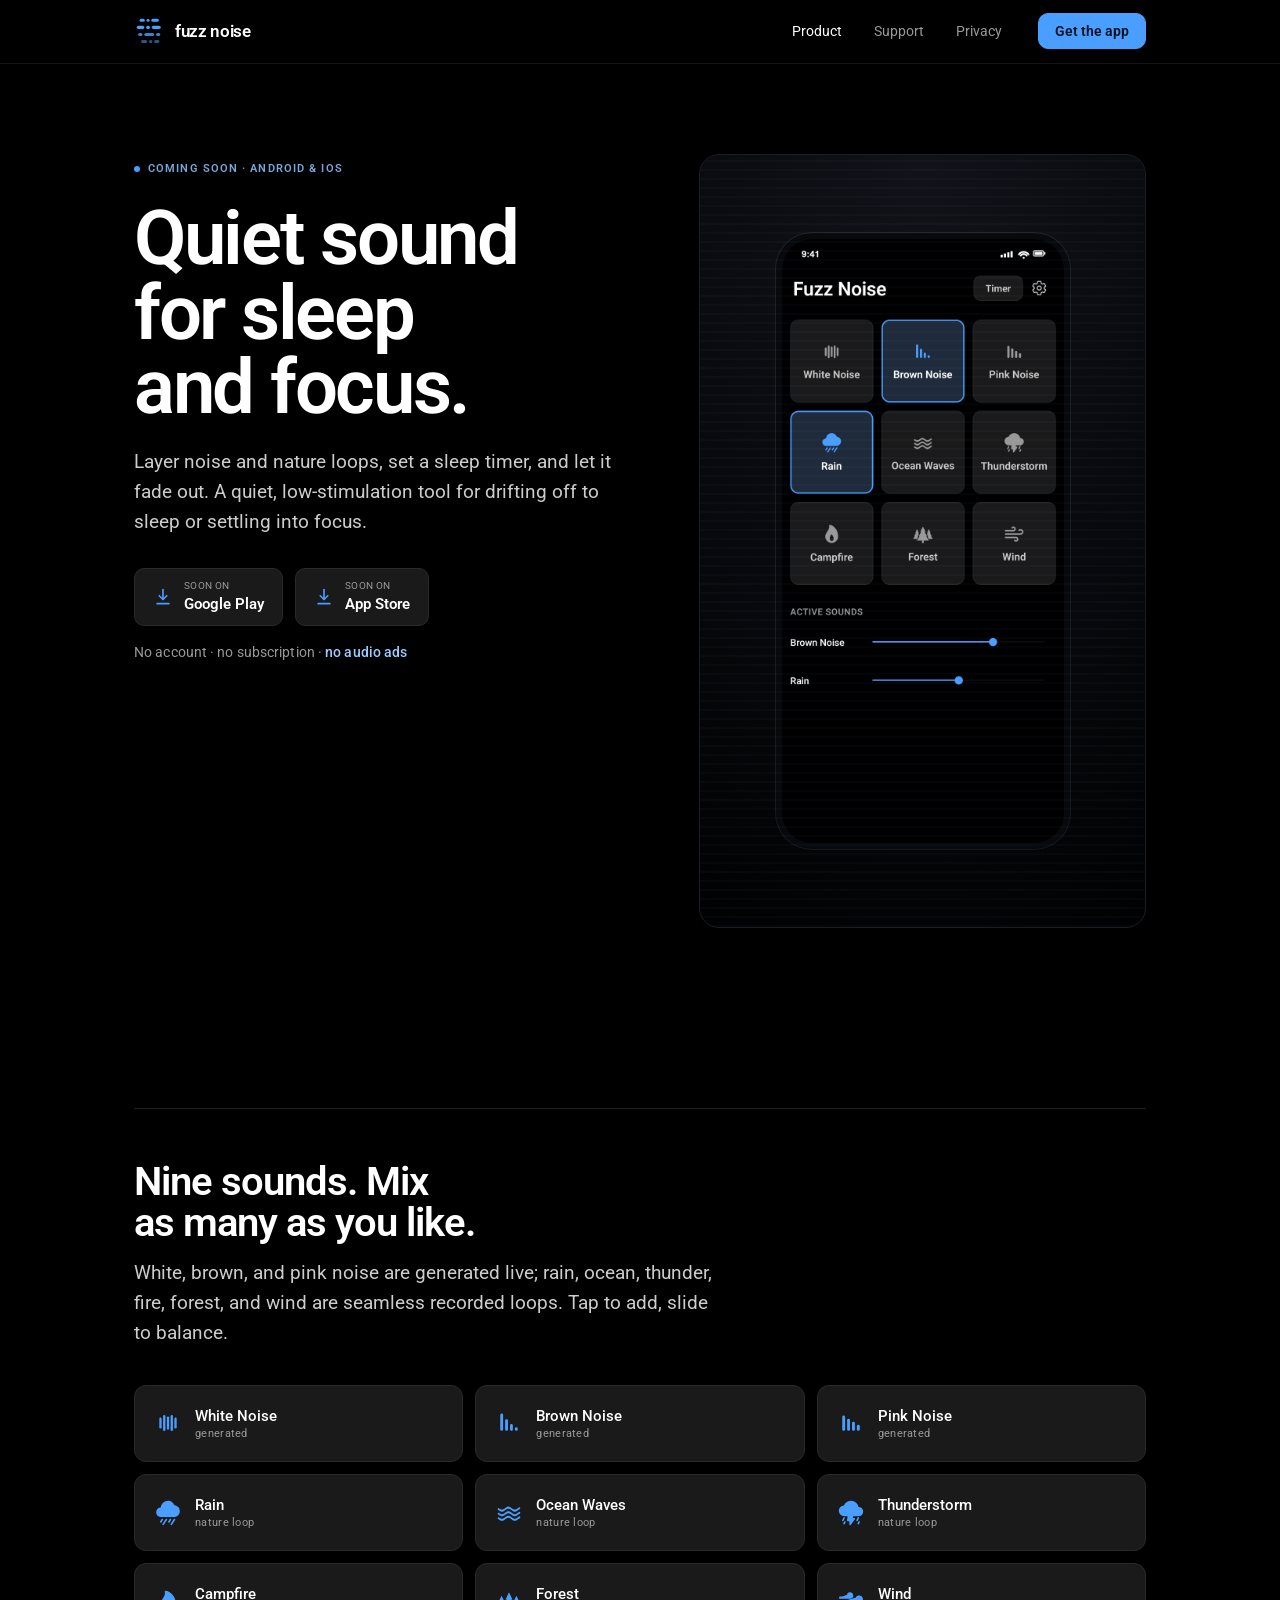
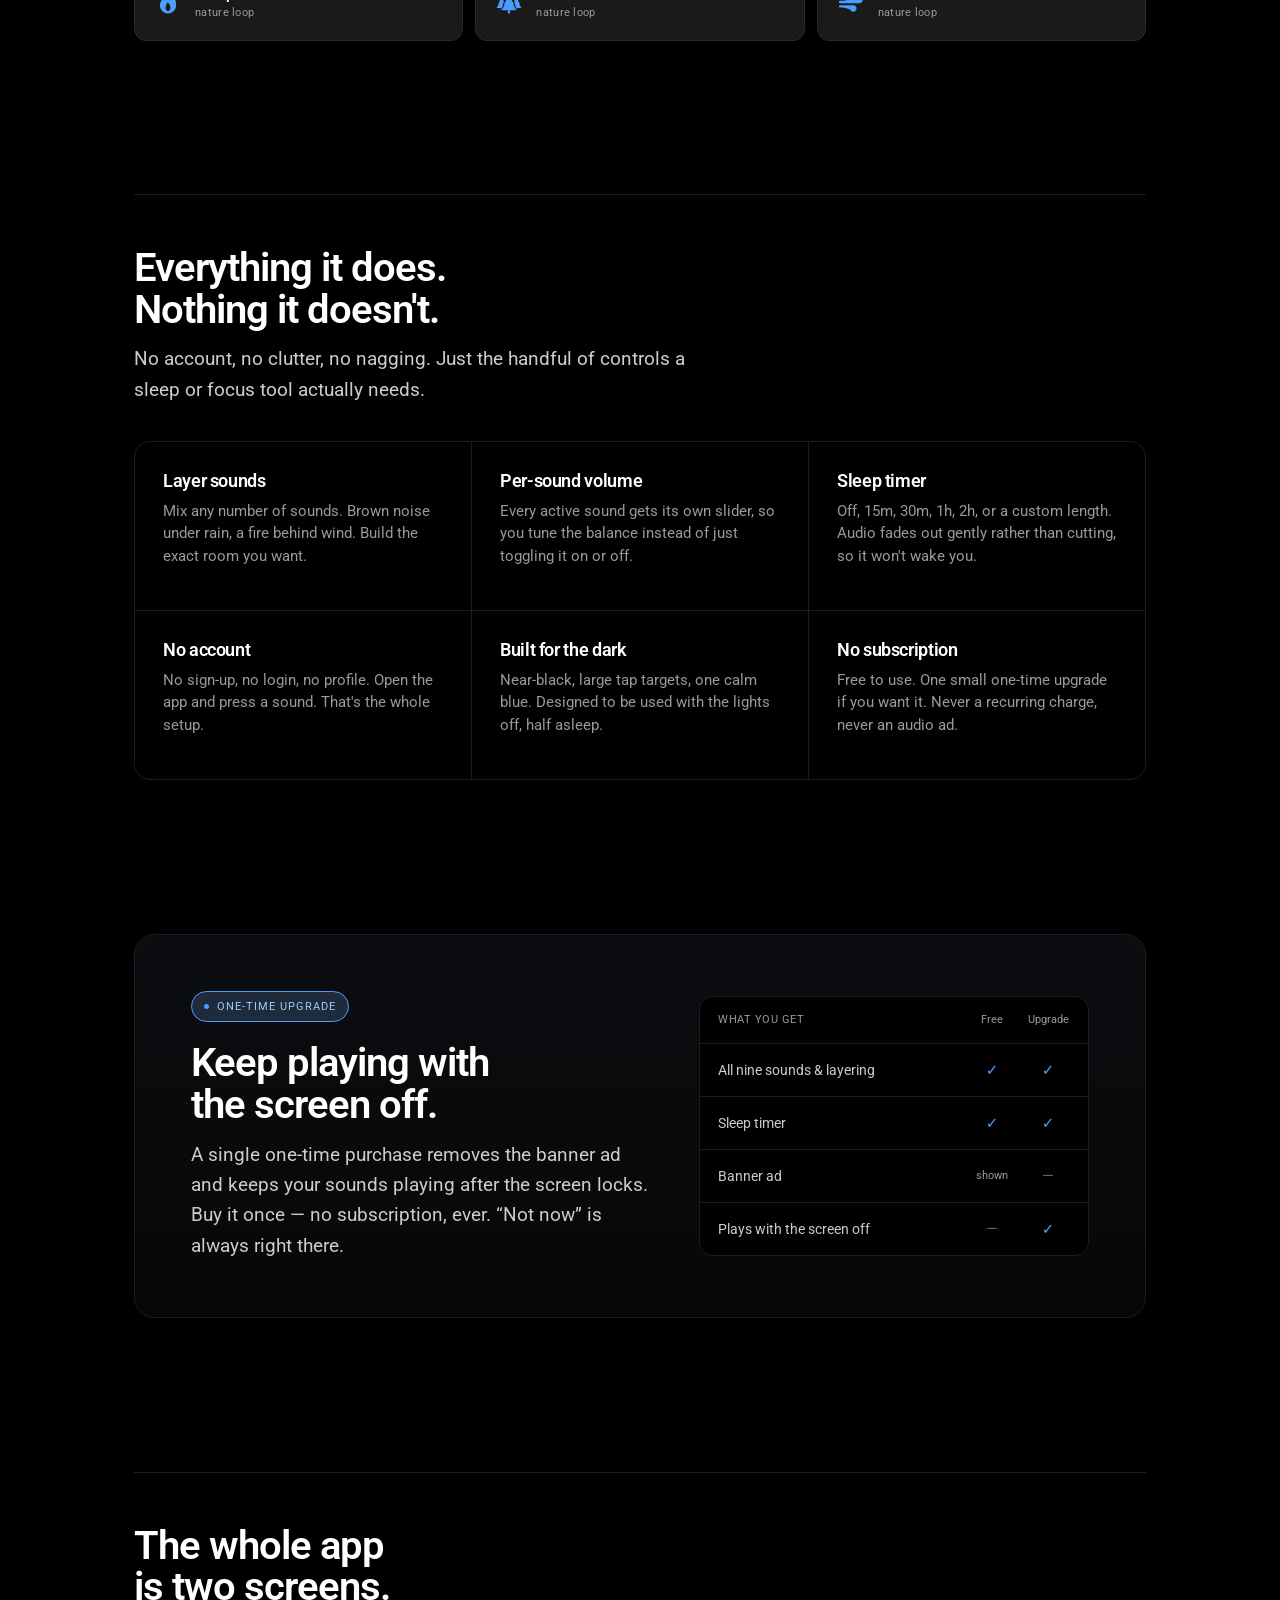
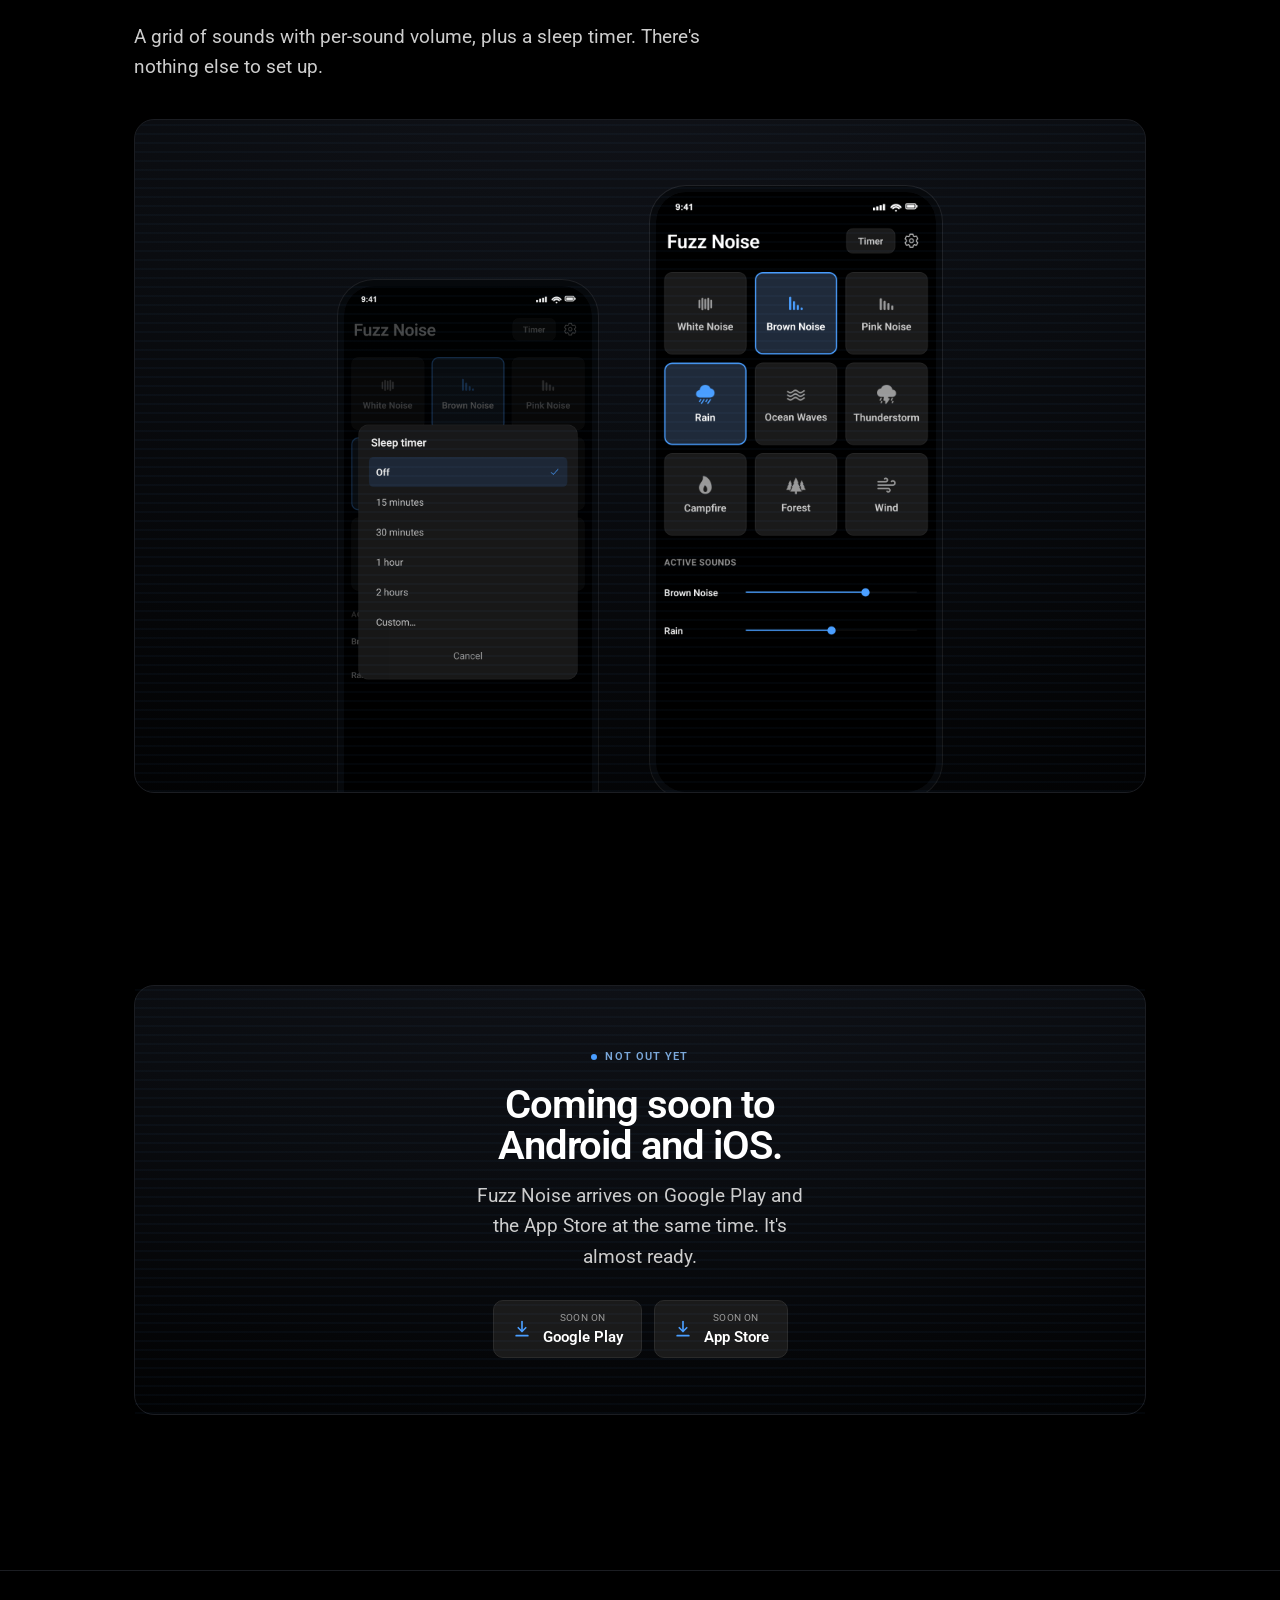
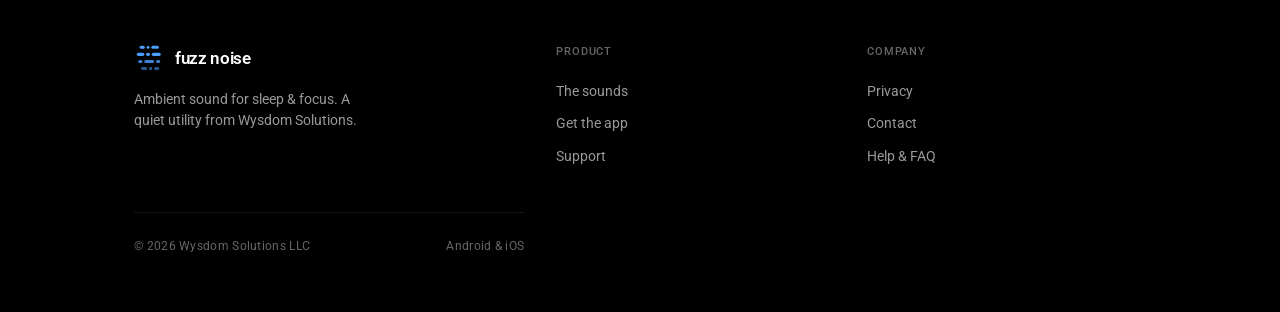
==== commit 7f036199: "feat(fuzz-noise): app-branded apps-hub site (product, support, privacy) Integrate Claude Design's st" ====
--- a/fuzz-noise/index.html
+++ b/fuzz-noise/index.html
@@ -1,18 +1,187 @@
-<!DOCTYPE html>
-<html lang="en">
+<!doctype html>
+<html lang="en" data-hero="a" data-texture="on">
 <head>
-  <meta charset="utf-8">
-  <meta name="viewport" content="width=device-width, initial-scale=1">
-  <title>Fuzz Noise — Wysdom Solutions</title>
-  <meta name="robots" content="noindex">
-  <link rel="icon" href="/favicon.ico" sizes="any">
-  <link rel="icon" type="image/png" href="/favicon.png">
-  <link rel="apple-touch-icon" href="/apple-touch-icon.png">
-  <link rel="canonical" href="https://apps.wysdomsolutions.com/fuzz-noise/privacy/">
-  <meta http-equiv="refresh" content="0; url=/fuzz-noise/privacy/">
-  <!-- Interim migration stub. Project team: replace with the Fuzz Noise product page. -->
+<meta charset="utf-8" />
+<meta name="viewport" content="width=device-width, initial-scale=1" />
+<title>Fuzz Noise — ambient sound for sleep & focus</title>
+<meta name="description" content="Fuzz Noise is a small, quiet app that layers noise and nature loops with a sleep timer. Coming soon on Android and iOS." />
+<link rel="icon" href="assets/logo-static.svg" />
+<link rel="stylesheet" href="assets/fonts.css" />
+<link rel="stylesheet" href="assets/site.css" />
 </head>
 <body>
-  <p><a href="/fuzz-noise/privacy/">Fuzz Noise privacy policy</a></p>
+
+<!-- ============================= NAV ============================= -->
+<header class="nav">
+  <div class="wrap">
+    <a class="brand" href="./">
+      <img src="assets/logo-mark.svg" alt="" />
+      <span class="name">fuzz noise</span>
+    </a>
+    <nav class="nav-links">
+      <a class="nav-link active" href="./">Product</a>
+      <a class="nav-link" href="support/">Support</a>
+      <a class="nav-link" href="privacy/">Privacy</a>
+    </nav>
+    <a class="btn btn-primary nav-cta" href="#get">Get the app</a>
+  </div>
+</header>
+
+<main>
+
+  <!-- ============================= HERO ============================= -->
+  <section class="hero">
+    <div class="wrap">
+
+      <!-- HERO A — split -->
+      <div class="hero-a">
+        <div class="grid">
+          <div>
+            <p class="kicker rise"><span class="dot"></span> Coming soon · Android &amp; iOS</p>
+            <h1 class="display rise d1" data-headline style="margin-top:22px;">Quiet sound for sleep and focus.</h1>
+            <p class="lede rise d2">Layer noise and nature loops, set a sleep timer, and let it fade out. A quiet, low-stimulation tool for drifting off to sleep or settling into focus.</p>
+            <div class="store-cta rise d3">
+              <div class="store-row">
+                <span class="store-btn"><svg class="glyph" viewBox="0 0 24 24" fill="none" stroke="currentColor" stroke-width="2" stroke-linecap="round" stroke-linejoin="round"><path d="M12 3v11"></path><path d="M7.5 10.5 12 15l4.5-4.5"></path><path d="M5 20h14"></path></svg><span class="stxt"><small>Soon on</small><b>Google Play</b></span></span>
+                <span class="store-btn"><svg class="glyph" viewBox="0 0 24 24" fill="none" stroke="currentColor" stroke-width="2" stroke-linecap="round" stroke-linejoin="round"><path d="M12 3v11"></path><path d="M7.5 10.5 12 15l4.5-4.5"></path><path d="M5 20h14"></path></svg><span class="stxt"><small>Soon on</small><b>App Store</b></span></span>
+              </div>
+            </div>
+            <p class="hero-foot rise d4">No account · no subscription · <b>no audio ads</b></p>
+          </div>
+          <div class="phone-stage framed scanlines">
+            <img class="phone rise d2" src="assets/img/home-c2.png" alt="The Fuzz Noise home screen showing a grid of sound tiles with volume sliders" loading="eager" width="720" height="1544" />
+          </div>
+        </div>
+      </div>
+
+    </div>
+  </section>
+
+  <!-- ============================= SOUNDS ============================= -->
+  <section class="section tight" id="sounds">
+    <div class="wrap">
+      <div class="rule"></div>
+      <h2 class="h2" style="margin-bottom:14px;max-width:18ch;">Nine sounds. Mix as many as you like.</h2>
+      <p class="lede" style="margin-bottom:36px;max-width:54ch;">White, brown, and pink noise are generated live; rain, ocean, thunder, fire, forest, and wind are seamless recorded loops. Tap to add, slide to balance.</p>
+      <div class="sounds-grid">
+        <div class="sound-tile"><span class="sound-ico"><svg xmlns="http://www.w3.org/2000/svg" viewBox="0 0 512 512" fill="currentColor"><rect x="85" y="148" width="46" height="216" rx="23"></rect><rect x="159" y="98" width="46" height="316" rx="23"></rect><rect x="233" y="126" width="46" height="260" rx="23"></rect><rect x="307" y="98" width="46" height="316" rx="23"></rect><rect x="381" y="148" width="46" height="216" rx="23"></rect></svg></span><div class="txt"><div class="sound-name">White Noise</div><div class="sound-kind">generated</div></div></div>
+        <div class="sound-tile"><span class="sound-ico"><svg xmlns="http://www.w3.org/2000/svg" viewBox="0 0 512 512" fill="currentColor"><rect x="84" y="70" width="56" height="340" rx="28"></rect><rect x="180" y="180" width="56" height="230" rx="28"></rect><rect x="276" y="275" width="56" height="135" rx="28"></rect><rect x="372" y="340" width="56" height="70" rx="28"></rect></svg></span><div class="txt"><div class="sound-name">Brown Noise</div><div class="sound-kind">generated</div></div></div>
+        <div class="sound-tile"><span class="sound-ico"><svg xmlns="http://www.w3.org/2000/svg" viewBox="0 0 512 512" fill="currentColor"><rect x="84" y="110" width="56" height="300" rx="28"></rect><rect x="180" y="170" width="56" height="240" rx="28"></rect><rect x="276" y="230" width="56" height="180" rx="28"></rect><rect x="372" y="290" width="56" height="120" rx="28"></rect></svg></span><div class="txt"><div class="sound-name">Pink Noise</div><div class="sound-kind">generated</div></div></div>
+        <div class="sound-tile"><span class="sound-ico"><svg xmlns="http://www.w3.org/2000/svg" viewBox="0 0 512 512" fill="currentColor"><path d="M456.26,139.37c-16.77-16.73-39.17-28.41-65.17-34a16,16,0,0,1-11.19-9,142.24,142.24,0,0,0-42.19-53.21C314.48,25.39,286.23,16,256,16a140.24,140.24,0,0,0-93.5,35.32c-24.2,21.56-40.91,51.34-48.43,85.83a16.05,16.05,0,0,1-11.72,12.18c-25,6.3-35.71,12.54-49.21,24.56C34,190.93,24,214.14,24,240.8c0,30.55,11.23,55.64,32.47,72.56C75.08,328.17,100.5,336,130,336H364c33.2,0,64.11-11.46,87-32.28,23.84-21.65,37-51.67,37-84.52C488,187.71,477,160.11,456.26,139.37Z"></path><path d="M112,448a16,16,0,0,1-13.3-24.88l32-48a16,16,0,0,1,26.62,17.76l-32,48A16,16,0,0,1,112,448Z"></path><path d="M160,496a16,16,0,0,1-13.29-24.88l64-96a16,16,0,0,1,26.62,17.76l-64,96A16,16,0,0,1,160,496Z"></path><path d="M272,448a16,16,0,0,1-13.3-24.88l32-48a16,16,0,0,1,26.62,17.76l-32,48A16,16,0,0,1,272,448Z"></path><path d="M320,496a16,16,0,0,1-13.3-24.88l64-96a16,16,0,0,1,26.62,17.76l-64,96A16,16,0,0,1,320,496Z"></path></svg></span><div class="txt"><div class="sound-name">Rain</div><div class="sound-kind">nature loop</div></div></div>
+        <div class="sound-tile"><span class="sound-ico"><svg xmlns="http://www.w3.org/2000/svg" viewBox="0 0 512 512" fill="currentColor"><path d="M54.0 159.0 L59.0 162.8 L64.1 166.5 L69.2 170.0 L74.2 173.5 L79.3 176.6 L84.3 179.5 L89.3 182.1 L94.4 184.3 L99.5 186.1 L104.5 187.5 L109.6 188.5 L114.6 188.9 L119.7 188.9 L124.7 188.5 L129.8 187.5 L134.8 186.1 L139.8 184.3 L144.9 182.1 L149.9 179.5 L155.0 176.6 L160.1 173.5 L165.1 170.0 L170.1 166.5 L175.2 162.8 L180.3 159.0 L185.3 155.2 L190.4 151.5 L195.4 148.0 L200.4 144.5 L205.5 141.4 L210.6 138.5 L215.6 135.9 L220.6 133.7 L225.7 131.9 L230.8 130.5 L235.8 129.5 L240.9 129.1 L245.9 129.1 L250.9 129.5 L256.0 130.5 L261.0 131.9 L266.1 133.7 L271.1 135.9 L276.2 138.5 L281.3 141.4 L286.3 144.5 L291.4 148.0 L296.4 151.5 L301.5 155.2 L306.5 159.0 L311.5 162.8 L316.6 166.5 L321.6 170.0 L326.7 173.5 L331.8 176.6 L336.8 179.5 L341.9 182.1 L346.9 184.3 L352.0 186.1 L357.0 187.5 L362.0 188.5 L367.1 188.9 L372.1 188.9 L377.2 188.5 L382.3 187.5 L387.3 186.1 L392.4 184.3 L397.4 182.1 L402.5 179.5 L407.5 176.6 L412.5 173.5 L417.6 170.0 L422.6 166.5 L427.7 162.8 L432.8 159.0 L437.8 155.2 L442.9 151.5 L447.9 148.0 L453.0 144.5 L458.0 141.4 A21 21 0 0 1 458.0 183.4 L453.0 186.5 L447.9 190.0 L442.9 193.5 L437.8 197.2 L432.8 201.0 L427.7 204.8 L422.6 208.5 L417.6 212.0 L412.5 215.5 L407.5 218.6 L402.5 221.5 L397.4 224.1 L392.4 226.3 L387.3 228.1 L382.3 229.5 L377.2 230.5 L372.1 230.9 L367.1 230.9 L362.0 230.5 L357.0 229.5 L352.0 228.1 L346.9 226.3 L341.9 224.1 L336.8 221.5 L331.8 218.6 L326.7 215.5 L321.6 212.0 L316.6 208.5 L311.5 204.8 L306.5 201.0 L301.5 197.2 L296.4 193.5 L291.4 190.0 L286.3 186.5 L281.3 183.4 L276.2 180.5 L271.1 177.9 L266.1 175.7 L261.0 173.9 L256.0 172.5 L250.9 171.5 L245.9 171.1 L240.9 171.1 L235.8 171.5 L230.8 172.5 L225.7 173.9 L220.6 175.7 L215.6 177.9 L210.6 180.5 L205.5 183.4 L200.4 186.5 L195.4 190.0 L190.4 193.5 L185.3 197.2 L180.3 201.0 L175.2 204.8 L170.1 208.5 L165.1 212.0 L160.1 215.5 L155.0 218.6 L149.9 221.5 L144.9 224.1 L139.8 226.3 L134.8 228.1 L129.8 229.5 L124.7 230.5 L119.7 230.9 L114.6 230.9 L109.6 230.5 L104.5 229.5 L99.5 228.1 L94.4 226.3 L89.3 224.1 L84.3 221.5 L79.3 218.6 L74.2 215.5 L69.2 212.0 L64.1 208.5 L59.0 204.8 L54.0 201.0 A21 21 0 0 1 54.0 159.0 Z"></path><path d="M54.0 249.0 L59.0 252.8 L64.1 256.5 L69.2 260.0 L74.2 263.5 L79.3 266.6 L84.3 269.5 L89.3 272.1 L94.4 274.3 L99.5 276.1 L104.5 277.5 L109.6 278.5 L114.6 278.9 L119.7 278.9 L124.7 278.5 L129.8 277.5 L134.8 276.1 L139.8 274.3 L144.9 272.1 L149.9 269.5 L155.0 266.6 L160.1 263.5 L165.1 260.0 L170.1 256.5 L175.2 252.8 L180.3 249.0 L185.3 245.2 L190.4 241.5 L195.4 238.0 L200.4 234.5 L205.5 231.4 L210.6 228.5 L215.6 225.9 L220.6 223.7 L225.7 221.9 L230.8 220.5 L235.8 219.5 L240.9 219.1 L245.9 219.1 L250.9 219.5 L256.0 220.5 L261.0 221.9 L266.1 223.7 L271.1 225.9 L276.2 228.5 L281.3 231.4 L286.3 234.5 L291.4 238.0 L296.4 241.5 L301.5 245.2 L306.5 249.0 L311.5 252.8 L316.6 256.5 L321.6 260.0 L326.7 263.5 L331.8 266.6 L336.8 269.5 L341.9 272.1 L346.9 274.3 L352.0 276.1 L357.0 277.5 L362.0 278.5 L367.1 278.9 L372.1 278.9 L377.2 278.5 L382.3 277.5 L387.3 276.1 L392.4 274.3 L397.4 272.1 L402.5 269.5 L407.5 266.6 L412.5 263.5 L417.6 260.0 L422.6 256.5 L427.7 252.8 L432.8 249.0 L437.8 245.2 L442.9 241.5 L447.9 238.0 L453.0 234.5 L458.0 231.4 A21 21 0 0 1 458.0 273.4 L453.0 276.5 L447.9 280.0 L442.9 283.5 L437.8 287.2 L432.8 291.0 L427.7 294.8 L422.6 298.5 L417.6 302.0 L412.5 305.5 L407.5 308.6 L402.5 311.5 L397.4 314.1 L392.4 316.3 L387.3 318.1 L382.3 319.5 L377.2 320.5 L372.1 320.9 L367.1 320.9 L362.0 320.5 L357.0 319.5 L352.0 318.1 L346.9 316.3 L341.9 314.1 L336.8 311.5 L331.8 308.6 L326.7 305.5 L321.6 302.0 L316.6 298.5 L311.5 294.8 L306.5 291.0 L301.5 287.2 L296.4 283.5 L291.4 280.0 L286.3 276.5 L281.3 273.4 L276.2 270.5 L271.1 267.9 L266.1 265.7 L261.0 263.9 L256.0 262.5 L250.9 261.5 L245.9 261.1 L240.9 261.1 L235.8 261.5 L230.8 262.5 L225.7 263.9 L220.6 265.7 L215.6 267.9 L210.6 270.5 L205.5 273.4 L200.4 276.5 L195.4 280.0 L190.4 283.5 L185.3 287.2 L180.3 291.0 L175.2 294.8 L170.1 298.5 L165.1 302.0 L160.1 305.5 L155.0 308.6 L149.9 311.5 L144.9 314.1 L139.8 316.3 L134.8 318.1 L129.8 319.5 L124.7 320.5 L119.7 320.9 L114.6 320.9 L109.6 320.5 L104.5 319.5 L99.5 318.1 L94.4 316.3 L89.3 314.1 L84.3 311.5 L79.3 308.6 L74.2 305.5 L69.2 302.0 L64.1 298.5 L59.0 294.8 L54.0 291.0 A21 21 0 0 1 54.0 249.0 Z"></path><path d="M54.0 339.0 L59.0 342.8 L64.1 346.5 L69.2 350.0 L74.2 353.5 L79.3 356.6 L84.3 359.5 L89.3 362.1 L94.4 364.3 L99.5 366.1 L104.5 367.5 L109.6 368.5 L114.6 368.9 L119.7 368.9 L124.7 368.5 L129.8 367.5 L134.8 366.1 L139.8 364.3 L144.9 362.1 L149.9 359.5 L155.0 356.6 L160.1 353.5 L165.1 350.0 L170.1 346.5 L175.2 342.8 L180.3 339.0 L185.3 335.2 L190.4 331.5 L195.4 328.0 L200.4 324.5 L205.5 321.4 L210.6 318.5 L215.6 315.9 L220.6 313.7 L225.7 311.9 L230.8 310.5 L235.8 309.5 L240.9 309.1 L245.9 309.1 L250.9 309.5 L256.0 310.5 L261.0 311.9 L266.1 313.7 L271.1 315.9 L276.2 318.5 L281.3 321.4 L286.3 324.5 L291.4 328.0 L296.4 331.5 L301.5 335.2 L306.5 339.0 L311.5 342.8 L316.6 346.5 L321.6 350.0 L326.7 353.5 L331.8 356.6 L336.8 359.5 L341.9 362.1 L346.9 364.3 L352.0 366.1 L357.0 367.5 L362.0 368.5 L367.1 368.9 L372.1 368.9 L377.2 368.5 L382.3 367.5 L387.3 366.1 L392.4 364.3 L397.4 362.1 L402.5 359.5 L407.5 356.6 L412.5 353.5 L417.6 350.0 L422.6 346.5 L427.7 342.8 L432.8 339.0 L437.8 335.2 L442.9 331.5 L447.9 328.0 L453.0 324.5 L458.0 321.4 A21 21 0 0 1 458.0 363.4 L453.0 366.5 L447.9 370.0 L442.9 373.5 L437.8 377.2 L432.8 381.0 L427.7 384.8 L422.6 388.5 L417.6 392.0 L412.5 395.5 L407.5 398.6 L402.5 401.5 L397.4 404.1 L392.4 406.3 L387.3 408.1 L382.3 409.5 L377.2 410.5 L372.1 410.9 L367.1 410.9 L362.0 410.5 L357.0 409.5 L352.0 408.1 L346.9 406.3 L341.9 404.1 L336.8 401.5 L331.8 398.6 L326.7 395.5 L321.6 392.0 L316.6 388.5 L311.5 384.8 L306.5 381.0 L301.5 377.2 L296.4 373.5 L291.4 370.0 L286.3 366.5 L281.3 363.4 L276.2 360.5 L271.1 357.9 L266.1 355.7 L261.0 353.9 L256.0 352.5 L250.9 351.5 L245.9 351.1 L240.9 351.1 L235.8 351.5 L230.8 352.5 L225.7 353.9 L220.6 355.7 L215.6 357.9 L210.6 360.5 L205.5 363.4 L200.4 366.5 L195.4 370.0 L190.4 373.5 L185.3 377.2 L180.3 381.0 L175.2 384.8 L170.1 388.5 L165.1 392.0 L160.1 395.5 L155.0 398.6 L149.9 401.5 L144.9 404.1 L139.8 406.3 L134.8 408.1 L129.8 409.5 L124.7 410.5 L119.7 410.9 L114.6 410.9 L109.6 410.5 L104.5 409.5 L99.5 408.1 L94.4 406.3 L89.3 404.1 L84.3 401.5 L79.3 398.6 L74.2 395.5 L69.2 392.0 L64.1 388.5 L59.0 384.8 L54.0 381.0 A21 21 0 0 1 54.0 339.0 Z"></path></svg></span><div class="txt"><div class="sound-name">Ocean Waves</div><div class="sound-kind">nature loop</div></div></div>
+        <div class="sound-tile"><span class="sound-ico"><svg xmlns="http://www.w3.org/2000/svg" viewBox="0 0 512 512" fill="currentColor"><path d="M96,416a16,16,0,0,1-14.3-23.16l24-48a16,16,0,0,1,28.62,14.32l-24,48A16,16,0,0,1,96,416Z"></path><path d="M120,480a16,16,0,0,1-14.3-23.16l16-32a16,16,0,0,1,28.62,14.32l-16,32A16,16,0,0,1,120,480Z"></path><path d="M376,416a16,16,0,0,1-14.3-23.16l24-48a16,16,0,0,1,28.62,14.32l-24,48A16,16,0,0,1,376,416Z"></path><path d="M400,480a16,16,0,0,1-14.3-23.16l16-32a16,16,0,0,1,28.62,14.32l-16,32A16,16,0,0,1,400,480Z"></path><path d="M405.84,136.9A151.25,151.25,0,0,0,358.24,55a153,153,0,0,0-241.81,51.86C60.5,110.16,16,156.65,16,213.33,16,272.15,63.91,320,122.8,320h66.31l-12.89,77.37A16,16,0,0,0,192,416h32v64a16,16,0,0,0,29,9.3l80-112A16,16,0,0,0,320,352H292.49l8-32H404.33a91.56,91.56,0,0,0,1.51-183.1Z"></path></svg></span><div class="txt"><div class="sound-name">Thunderstorm</div><div class="sound-kind">nature loop</div></div></div>
+        <div class="sound-tile"><span class="sound-ico"><svg xmlns="http://www.w3.org/2000/svg" viewBox="0 0 512 512" fill="currentColor"><path d="M394.23,197.56a300.43,300.43,0,0,0-53.37-90C301.2,61.65,249.05,32,208,32a16,16,0,0,0-15.48,20c13.87,53-14.88,97.07-45.31,143.72C122,234.36,96,274.27,96,320c0,88.22,71.78,160,160,160s160-71.78,160-160C416,276.7,408.68,235.51,394.23,197.56ZM288.33,418.69C278,429.69,265.05,432,256,432s-22-2.31-32.33-13.31S208,390.24,208,368c0-25.14,8.82-44.28,17.34-62.78,4.95-10.74,10-21.67,13-33.37a8,8,0,0,1,12.49-4.51A126.48,126.48,0,0,1,275,292c18.17,24,29,52.42,29,76C304,390.24,298.58,407.77,288.33,418.69Z"></path></svg></span><div class="txt"><div class="sound-name">Campfire</div><div class="sound-kind">nature loop</div></div></div>
+        <div class="sound-tile"><span class="sound-ico"><svg xmlns="http://www.w3.org/2000/svg" viewBox="0 0 512 512" fill="currentColor"><defs><mask id="fnTreesCut" maskUnits="userSpaceOnUse" x="0" y="0" width="512" height="512"><rect x="0" y="0" width="512" height="512" fill="white"></rect><path d="M256 64 L324.1 205.6 L300.1 205.6 L362.6 311.8 L338.6 311.8 L404 418 L108 418 L173.4 311.8 L149.4 311.8 L211.9 205.6 L187.9 205.6 Z" fill="black" stroke="black" stroke-width="40" stroke-linejoin="round"></path><rect x="233" y="418" width="46" height="62" fill="black" stroke="black" stroke-width="40" stroke-linejoin="round"></rect></mask></defs><g mask="url(#fnTreesCut)"><path d="M110 132 L156 228.8 L138 228.8 L182 301.4 L164 301.4 L210 374 L10 374 L56 301.4 L38 301.4 L82 228.8 L64 228.8 Z"></path><rect x="93" y="374" width="34" height="50"></rect><path d="M402 132 L448 228.8 L430 228.8 L474 301.4 L456 301.4 L502 374 L302 374 L348 301.4 L330 301.4 L374 228.8 L356 228.8 Z"></path><rect x="385" y="374" width="34" height="50"></rect></g><g><path d="M256 64 L324.1 205.6 L300.1 205.6 L362.6 311.8 L338.6 311.8 L404 418 L108 418 L173.4 311.8 L149.4 311.8 L211.9 205.6 L187.9 205.6 Z"></path><rect x="233" y="418" width="46" height="62"></rect></g></svg></span><div class="txt"><div class="sound-name">Forest</div><div class="sound-kind">nature loop</div></div></div>
+        <div class="sound-tile"><span class="sound-ico"><svg xmlns="http://www.w3.org/2000/svg" viewBox="0 0 24 24" fill="none" stroke="currentColor" stroke-width="2.2" stroke-linecap="round" stroke-linejoin="round"><path d="M17.7 7.7a2.5 2.5 0 1 1 1.8 4.3H2"></path><path d="M9.6 4.6A2 2 0 1 1 11 8H2"></path><path d="M12.6 19.4A2 2 0 1 0 14 16H2"></path></svg></span><div class="txt"><div class="sound-name">Wind</div><div class="sound-kind">nature loop</div></div></div>
+      </div>
+    </div>
+  </section>
+
+  <!-- ============================= FEATURES ============================= -->
+  <section class="section tight">
+    <div class="wrap">
+      <div class="rule"></div>
+      <h2 class="h2" style="margin-bottom:14px;max-width:20ch;">Everything it does. Nothing it doesn't.</h2>
+      <p class="lede" style="margin-bottom:36px;max-width:54ch;">No account, no clutter, no nagging. Just the handful of controls a sleep or focus tool actually needs.</p>
+      <div class="features">
+        <div class="feature"><h3>Layer sounds</h3><p>Mix any number of sounds. Brown noise under rain, a fire behind wind. Build the exact room you want.</p></div>
+        <div class="feature"><h3>Per-sound volume</h3><p>Every active sound gets its own slider, so you tune the balance instead of just toggling it on or off.</p></div>
+        <div class="feature"><h3>Sleep timer</h3><p>Off, 15m, 30m, 1h, 2h, or a custom length. Audio fades out gently rather than cutting, so it won't wake you.</p></div>
+        <div class="feature"><h3>No account</h3><p>No sign-up, no login, no profile. Open the app and press a sound. That's the whole setup.</p></div>
+        <div class="feature"><h3>Built for the dark</h3><p>Near-black, large tap targets, one calm blue. Designed to be used with the lights off, half asleep.</p></div>
+        <div class="feature"><h3>No subscription</h3><p>Free to use. One small one-time upgrade if you want it. Never a recurring charge, never an audio ad.</p></div>
+      </div>
+    </div>
+  </section>
+
+  <!-- ============================= UPGRADE ============================= -->
+  <section class="section tight">
+    <div class="wrap">
+      <div class="upgrade">
+        <div>
+          <span class="pill"><span class="dot" style="width:5px;height:5px;border-radius:50%;background:var(--accent);"></span> One-time upgrade</span>
+          <h2 class="h2">Keep playing with the screen off.</h2>
+          <p class="lede" style="max-width:42ch;">A single one-time purchase removes the banner ad and keeps your sounds playing after the screen locks. Buy it once — no subscription, ever. <b style="color:var(--text-secondary);font-weight:400;">“Not now” is always right there.</b></p>
+        </div>
+        <div class="compare">
+          <div class="compare-row compare-head">
+            <span class="lbl" style="color:var(--text-muted);font-family:var(--word);font-size:11px;letter-spacing:0.5px;text-transform:uppercase;">What you get</span>
+            <span class="col">Free</span>
+            <span class="col">Upgrade</span>
+          </div>
+          <div class="compare-row"><span class="lbl">All nine sounds &amp; layering</span><span class="col"><span class="check">✓</span></span><span class="col"><span class="check">✓</span></span></div>
+          <div class="compare-row"><span class="lbl">Sleep timer</span><span class="col"><span class="check">✓</span></span><span class="col"><span class="check">✓</span></span></div>
+          <div class="compare-row"><span class="lbl">Banner ad</span><span class="col" style="font-family:var(--word);font-size:11px;color:var(--text-muted);">shown</span><span class="col"><span class="dash">—</span></span></div>
+          <div class="compare-row"><span class="lbl">Plays with the screen off</span><span class="col"><span class="dash">—</span></span><span class="col"><span class="check">✓</span></span></div>
+        </div>
+      </div>
+    </div>
+  </section>
+
+  <!-- ============================= A LOOK INSIDE ============================= -->
+  <section class="section tight">
+    <div class="wrap">
+      <div class="rule"></div>
+      <h2 class="h2" style="margin-bottom:14px;max-width:18ch;">The whole app is two screens.</h2>
+      <p class="lede" style="margin-bottom:36px;max-width:52ch;">A grid of sounds with per-sound volume, plus a sleep timer. There's nothing else to set up.</p>
+      <div class="feature-panel scanlines" style="margin-top:0;">
+        <img class="phone back" src="assets/img/timer-c2.png" alt="The Fuzz Noise sleep-timer picker with options for off, 15 minutes, 30 minutes, 1 hour, 2 hours, and custom" width="720" height="1544" />
+        <img class="phone" src="assets/img/home-c2.png" alt="The Fuzz Noise home screen with brown noise and rain playing" width="720" height="1544" />
+      </div>
+    </div>
+  </section>
+
+  <!-- ============================= GET / COMING SOON ============================= -->
+  <section class="section" id="get">
+    <div class="wrap">
+      <div class="upgrade scanlines" style="grid-template-columns:1fr;text-align:center;justify-items:center;background:radial-gradient(120% 160% at 50% -30%, var(--tint) 0%, #0a0c10 50%, #000 100%);">
+        <div style="max-width:38ch;">
+          <p class="kicker" style="justify-content:center;"><span class="dot"></span> Not out yet</p>
+          <h2 class="h2" style="margin:16px 0 14px;">Coming soon to Android and iOS.</h2>
+          <p class="lede" style="margin:0 auto;">Fuzz Noise arrives on Google Play and the App Store at the same time. It's almost ready.</p>
+          <div class="store-cta center" style="margin-top:28px;">
+            <div class="store-row">
+              <span class="store-btn"><svg class="glyph" viewBox="0 0 24 24" fill="none" stroke="currentColor" stroke-width="2" stroke-linecap="round" stroke-linejoin="round"><path d="M12 3v11"></path><path d="M7.5 10.5 12 15l4.5-4.5"></path><path d="M5 20h14"></path></svg><span class="stxt"><small>Soon on</small><b>Google Play</b></span></span>
+              <span class="store-btn"><svg class="glyph" viewBox="0 0 24 24" fill="none" stroke="currentColor" stroke-width="2" stroke-linecap="round" stroke-linejoin="round"><path d="M12 3v11"></path><path d="M7.5 10.5 12 15l4.5-4.5"></path><path d="M5 20h14"></path></svg><span class="stxt"><small>Soon on</small><b>App Store</b></span></span>
+            </div>
+          </div>
+        </div>
+      </div>
+    </div>
+  </section>
+
+</main>
+
+<!-- ============================= FOOTER ============================= -->
+<footer class="footer">
+  <div class="wrap">
+    <div class="foot-brand">
+      <a class="brand" href="./">
+        <img src="assets/logo-mark.svg" alt="" />
+        <span class="name">fuzz noise</span>
+      </a>
+      <p>Ambient sound for sleep &amp; focus. A quiet utility from Wysdom Solutions.</p>
+    </div>
+    <div class="foot-col">
+      <h4>Product</h4>
+      <a href="#sounds">The sounds</a>
+      <a href="#get">Get the app</a>
+      <a href="support/">Support</a>
+    </div>
+    <div class="foot-col">
+      <h4>Company</h4>
+      <a href="privacy/">Privacy</a>
+      <a href="mailto:support@wysdomsolutions.com">Contact</a>
+      <a href="support/">Help &amp; FAQ</a>
+    </div>
+  </div>
+  <div class="wrap">
+    <div class="foot-legal">
+      <span>© 2026 Wysdom Solutions LLC</span>
+      <span>Android &amp; iOS</span>
+    </div>
+  </div>
+</footer>
+
 </body>
 </html>
--- a/fuzz-noise/assets/fonts.css
+++ b/fuzz-noise/assets/fonts.css
@@ -0,0 +1,118 @@
+/* Self-hosted webfonts — Roboto + IBM Plex Mono (latin, latin-ext).
+   Generated from Google Fonts CSS2; replaces the fonts.googleapis.com <link>. */
+
+@font-face {
+  font-family: 'IBM Plex Mono';
+  font-style: normal;
+  font-weight: 400;
+  font-display: swap;
+  src: url(fonts/ibmplexmono-400-latin-ext.woff2) format('woff2');
+  unicode-range: U+0100-02BA, U+02BD-02C5, U+02C7-02CC, U+02CE-02D7, U+02DD-02FF, U+0304, U+0308, U+0329, U+1D00-1DBF, U+1E00-1E9F, U+1EF2-1EFF, U+2020, U+20A0-20AB, U+20AD-20C0, U+2113, U+2C60-2C7F, U+A720-A7FF;
+}
+
+@font-face {
+  font-family: 'IBM Plex Mono';
+  font-style: normal;
+  font-weight: 400;
+  font-display: swap;
+  src: url(fonts/ibmplexmono-400-latin.woff2) format('woff2');
+  unicode-range: U+0000-00FF, U+0131, U+0152-0153, U+02BB-02BC, U+02C6, U+02DA, U+02DC, U+0304, U+0308, U+0329, U+2000-206F, U+20AC, U+2122, U+2191, U+2193, U+2212, U+2215, U+FEFF, U+FFFD;
+}
+
+@font-face {
+  font-family: 'IBM Plex Mono';
+  font-style: normal;
+  font-weight: 500;
+  font-display: swap;
+  src: url(fonts/ibmplexmono-500-latin-ext.woff2) format('woff2');
+  unicode-range: U+0100-02BA, U+02BD-02C5, U+02C7-02CC, U+02CE-02D7, U+02DD-02FF, U+0304, U+0308, U+0329, U+1D00-1DBF, U+1E00-1E9F, U+1EF2-1EFF, U+2020, U+20A0-20AB, U+20AD-20C0, U+2113, U+2C60-2C7F, U+A720-A7FF;
+}
+
+@font-face {
+  font-family: 'IBM Plex Mono';
+  font-style: normal;
+  font-weight: 500;
+  font-display: swap;
+  src: url(fonts/ibmplexmono-500-latin.woff2) format('woff2');
+  unicode-range: U+0000-00FF, U+0131, U+0152-0153, U+02BB-02BC, U+02C6, U+02DA, U+02DC, U+0304, U+0308, U+0329, U+2000-206F, U+20AC, U+2122, U+2191, U+2193, U+2212, U+2215, U+FEFF, U+FFFD;
+}
+
+@font-face {
+  font-family: 'Roboto';
+  font-style: normal;
+  font-weight: 400;
+  font-stretch: 100%;
+  font-display: swap;
+  src: url(fonts/roboto-400-latin-ext.woff2) format('woff2');
+  unicode-range: U+0100-02BA, U+02BD-02C5, U+02C7-02CC, U+02CE-02D7, U+02DD-02FF, U+0304, U+0308, U+0329, U+1D00-1DBF, U+1E00-1E9F, U+1EF2-1EFF, U+2020, U+20A0-20AB, U+20AD-20C0, U+2113, U+2C60-2C7F, U+A720-A7FF;
+}
+
+@font-face {
+  font-family: 'Roboto';
+  font-style: normal;
+  font-weight: 400;
+  font-stretch: 100%;
+  font-display: swap;
+  src: url(fonts/roboto-400-latin.woff2) format('woff2');
+  unicode-range: U+0000-00FF, U+0131, U+0152-0153, U+02BB-02BC, U+02C6, U+02DA, U+02DC, U+0304, U+0308, U+0329, U+2000-206F, U+20AC, U+2122, U+2191, U+2193, U+2212, U+2215, U+FEFF, U+FFFD;
+}
+
+@font-face {
+  font-family: 'Roboto';
+  font-style: normal;
+  font-weight: 500;
+  font-stretch: 100%;
+  font-display: swap;
+  src: url(fonts/roboto-500-latin-ext.woff2) format('woff2');
+  unicode-range: U+0100-02BA, U+02BD-02C5, U+02C7-02CC, U+02CE-02D7, U+02DD-02FF, U+0304, U+0308, U+0329, U+1D00-1DBF, U+1E00-1E9F, U+1EF2-1EFF, U+2020, U+20A0-20AB, U+20AD-20C0, U+2113, U+2C60-2C7F, U+A720-A7FF;
+}
+
+@font-face {
+  font-family: 'Roboto';
+  font-style: normal;
+  font-weight: 500;
+  font-stretch: 100%;
+  font-display: swap;
+  src: url(fonts/roboto-500-latin.woff2) format('woff2');
+  unicode-range: U+0000-00FF, U+0131, U+0152-0153, U+02BB-02BC, U+02C6, U+02DA, U+02DC, U+0304, U+0308, U+0329, U+2000-206F, U+20AC, U+2122, U+2191, U+2193, U+2212, U+2215, U+FEFF, U+FFFD;
+}
+
+@font-face {
+  font-family: 'Roboto';
+  font-style: normal;
+  font-weight: 600;
+  font-stretch: 100%;
+  font-display: swap;
+  src: url(fonts/roboto-600-latin-ext.woff2) format('woff2');
+  unicode-range: U+0100-02BA, U+02BD-02C5, U+02C7-02CC, U+02CE-02D7, U+02DD-02FF, U+0304, U+0308, U+0329, U+1D00-1DBF, U+1E00-1E9F, U+1EF2-1EFF, U+2020, U+20A0-20AB, U+20AD-20C0, U+2113, U+2C60-2C7F, U+A720-A7FF;
+}
+
+@font-face {
+  font-family: 'Roboto';
+  font-style: normal;
+  font-weight: 600;
+  font-stretch: 100%;
+  font-display: swap;
+  src: url(fonts/roboto-600-latin.woff2) format('woff2');
+  unicode-range: U+0000-00FF, U+0131, U+0152-0153, U+02BB-02BC, U+02C6, U+02DA, U+02DC, U+0304, U+0308, U+0329, U+2000-206F, U+20AC, U+2122, U+2191, U+2193, U+2212, U+2215, U+FEFF, U+FFFD;
+}
+
+@font-face {
+  font-family: 'Roboto';
+  font-style: normal;
+  font-weight: 700;
+  font-stretch: 100%;
+  font-display: swap;
+  src: url(fonts/roboto-700-latin-ext.woff2) format('woff2');
+  unicode-range: U+0100-02BA, U+02BD-02C5, U+02C7-02CC, U+02CE-02D7, U+02DD-02FF, U+0304, U+0308, U+0329, U+1D00-1DBF, U+1E00-1E9F, U+1EF2-1EFF, U+2020, U+20A0-20AB, U+20AD-20C0, U+2113, U+2C60-2C7F, U+A720-A7FF;
+}
+
+@font-face {
+  font-family: 'Roboto';
+  font-style: normal;
+  font-weight: 700;
+  font-stretch: 100%;
+  font-display: swap;
+  src: url(fonts/roboto-700-latin.woff2) format('woff2');
+  unicode-range: U+0000-00FF, U+0131, U+0152-0153, U+02BB-02BC, U+02C6, U+02DA, U+02DC, U+0304, U+0308, U+0329, U+2000-206F, U+20AC, U+2122, U+2191, U+2193, U+2212, U+2215, U+FEFF, U+FFFD;
+}
--- a/fuzz-noise/assets/site.css
+++ b/fuzz-noise/assets/site.css
@@ -0,0 +1,429 @@
+/* ==========================================================================
+   Fuzz Noise — marketing site (wysdom-hub)
+   Web layer on top of the design-system tokens. Dark-first, single accent,
+   geometric, zero ornament. House style mirrors the store-wordmark specimen:
+   Roboto + Roboto Mono, mono kickers, hairline section rules, no shadows.
+   ========================================================================== */
+
+@import "./tokens.css";
+
+:root {
+  --word: "Roboto", -apple-system, BlinkMacSystemFont, "Segoe UI", system-ui, sans-serif;
+  --mono: "IBM Plex Mono", ui-monospace, "SF Mono", Menlo, monospace;
+
+  /* web surface ramp — slightly cooler than app surfaces, for large fields */
+  --paper:   #060708;        /* card / panel fill on the black canvas */
+  --panel:   #0b0d10;        /* raised panel */
+  --tint:    #111319;        /* logo-tile surface, feature panels */
+  --hair:    #1b1d22;        /* hairlines between sections */
+  --hair-soft:#141519;
+
+  --maxw: 1140px;
+  --pad: clamp(20px, 5vw, 72px);
+  --nav-h: 64px;
+}
+
+* { box-sizing: border-box; }
+html {
+  -webkit-font-smoothing: antialiased;
+  text-rendering: optimizeLegibility;
+  scroll-behavior: smooth;
+}
+@media (prefers-reduced-motion: reduce) { html { scroll-behavior: auto; } }
+
+body {
+  margin: 0;
+  background: var(--bg-base);
+  color: var(--text-secondary);
+  font-family: var(--word);
+  font-size: 16px;
+  line-height: 1.6;
+  -webkit-text-size-adjust: 100%;
+}
+
+a { color: inherit; text-decoration: none; }
+img, svg { display: block; }
+::selection { background: rgba(74,158,255,0.28); color: #fff; }
+
+.wrap { max-width: var(--maxw); margin: 0 auto; padding-left: var(--pad); padding-right: var(--pad); }
+
+/* ---- shared type primitives ------------------------------------------- */
+.kicker {
+  font-family: var(--word);
+  font-size: 11px;
+  font-weight: 600;
+  letter-spacing: 1.1px;
+  text-transform: uppercase;
+  color: var(--accent-muted);
+  margin: 0;
+  display: inline-flex;
+  align-items: center;
+  gap: 8px;
+  white-space: nowrap;
+}
+.kicker .dot {
+  width: 6px; height: 6px; border-radius: 50%;
+  background: var(--accent);
+  box-shadow: 0 0 0 0 rgba(74,158,255,0.5);
+}
+@media (prefers-reduced-motion: no-preference) {
+  .kicker .dot { animation: fnPulse 2.8s ease-out infinite; }
+}
+@keyframes fnPulse {
+  0% { box-shadow: 0 0 0 0 rgba(74,158,255,0.5); }
+  70%,100% { box-shadow: 0 0 0 7px rgba(74,158,255,0); }
+}
+
+h1, h2, h3 { font-weight: 600; color: var(--text-primary); margin: 0; line-height: 1.04; letter-spacing: -0.02em; text-wrap: balance; }
+.display {
+  font-size: clamp(38px, 6.6vw, 76px);
+  line-height: 0.98;
+  letter-spacing: -0.03em;
+}
+.h2 { font-size: clamp(26px, 3.6vw, 40px); letter-spacing: -0.025em; }
+.lede {
+  font-size: clamp(16px, 1.7vw, 19px);
+  line-height: 1.6;
+  color: var(--text-secondary);
+  max-width: 46ch;
+  margin: 0;
+  text-wrap: pretty;
+}
+
+/* ---- buttons ----------------------------------------------------------- */
+.btn {
+  font-family: var(--word);
+  font-size: 15px;
+  font-weight: 500;
+  border-radius: var(--radius-md);
+  padding: 13px 22px;
+  border: 1px solid transparent;
+  cursor: pointer;
+  display: inline-flex;
+  align-items: center;
+  justify-content: center;
+  gap: 9px;
+  line-height: 1;
+  transition: background-color .16s ease, border-color .16s ease, color .16s ease;
+  white-space: nowrap;
+}
+.btn-primary { background: var(--accent); color: #04121f; border-color: var(--accent); font-weight: 600; }
+.btn-primary:hover { background: #6fb2ff; border-color: #6fb2ff; }
+.btn-ghost { background: var(--surface); color: var(--text-primary); border-color: var(--border); }
+.btn-ghost:hover { background: var(--surface-hover); border-color: #3a3a3a; }
+.btn-quiet { background: transparent; color: var(--text-secondary); border-color: transparent; padding: 13px 4px; }
+.btn-quiet:hover { color: #fff; }
+
+/* ---- top nav ----------------------------------------------------------- */
+.nav {
+  position: sticky; top: 0; z-index: 50;
+  height: var(--nav-h);
+  display: flex; align-items: center;
+  background: rgba(0,0,0,0.72);
+  backdrop-filter: saturate(140%) blur(14px);
+  -webkit-backdrop-filter: saturate(140%) blur(14px);
+  border-bottom: 1px solid var(--hair-soft);
+}
+.nav .wrap { display: flex; align-items: center; gap: 16px; width: 100%; }
+.brand { display: flex; align-items: center; gap: 11px; }
+.brand img { width: 30px; height: 30px; }
+.brand .name {
+  font-size: 17px; font-weight: 600; color: #fff;
+  letter-spacing: -0.02em;
+}
+.nav-links { margin-left: auto; display: flex; align-items: center; gap: 4px; }
+.nav-link {
+  font-size: 14px; color: var(--text-muted);
+  padding: 9px 14px; border-radius: 8px;
+  transition: color .15s ease, background-color .15s ease;
+}
+.nav-link:hover { color: #fff; }
+.nav-link.active { color: #fff; }
+.nav .nav-cta { margin-left: 6px; font-size: 14px; padding: 10px 16px; }
+@media (max-width: 680px) {
+  .nav-link { display: none; }
+  .nav-link.active { display: inline-flex; }
+}
+
+/* ---- section scaffold -------------------------------------------------- */
+.section { padding: clamp(64px, 9vw, 120px) 0; }
+.section.tight { padding: clamp(48px, 6vw, 80px) 0; }
+.sec-head {
+  display: flex; align-items: baseline; gap: 16px;
+  border-top: 1px solid var(--hair);
+  padding-top: 18px; margin-bottom: 40px;
+}
+.sec-num { font-family: var(--word); font-size: 12px; color: var(--text-disabled); letter-spacing: 1px; }
+.sec-title { font-size: 14px; font-weight: 600; letter-spacing: 0.2px; color: #fff; white-space: nowrap; flex: 0 0 auto; }
+.sec-note { font-family: var(--word); font-size: 12px; color: var(--text-muted); margin-left: auto; text-align: right; }
+@media (max-width: 560px){ .sec-note { display: none; } }
+.rule { border-top: 1px solid var(--hair); margin-bottom: clamp(36px, 4.5vw, 52px); }
+
+/* faint scan-line texture echoing the mark — the one signature flourish */
+.scanlines { position: relative; }
+.scanlines::after {
+  content: ""; position: absolute; inset: 0; pointer-events: none;
+  background: repeating-linear-gradient(0deg, rgba(74,158,255,0.035) 0 2px, transparent 2px 9px);
+  mix-blend-mode: screen;
+}
+[data-texture="off"] .scanlines::after { display: none; }
+
+/* ---- hero -------------------------------------------------------------- */
+.hero { padding-top: clamp(48px, 7vw, 96px); padding-bottom: clamp(56px, 8vw, 104px); }
+.hero .lede { margin-top: 22px; }
+.hero-foot { margin-top: 16px; font-family: var(--word); font-size: 13.5px; color: var(--text-muted); letter-spacing: 0.1px; }
+.hero-foot b { color: var(--accent-tint); font-weight: 500; }
+
+/* notify form */
+.notify { display: flex; gap: 10px; margin-top: 30px; max-width: 440px; flex-wrap: wrap; }
+.notify input {
+  flex: 1 1 200px; min-width: 0;
+  background: var(--bg-sunken);
+  border: 1px solid var(--border);
+  border-radius: var(--radius-md);
+  color: #fff; font-family: var(--word); font-size: 15px;
+  padding: 13px 16px;
+  transition: border-color .16s ease;
+}
+.notify input::placeholder { color: var(--text-disabled); }
+.notify input:focus { outline: none; border-color: var(--accent); }
+.notify .btn { flex: 0 0 auto; }
+.notify-ok { font-size: 14px; color: var(--success-text, #5fd089); margin: 12px 2px 0; min-height: 1px; }
+
+/* store-presence CTA (pre-launch — no download yet) */
+.store-cta { margin-top: 30px; }
+.store-cta.center { display: flex; flex-direction: column; align-items: center; }
+.store-label {
+  display: block; font-family: var(--word); font-size: 11px; letter-spacing: 1px;
+  text-transform: uppercase; color: var(--text-muted); margin-bottom: 12px;
+}
+.store-row { display: flex; gap: 12px; flex-wrap: wrap; }
+.store-cta.center .store-row { justify-content: center; }
+.store-btn {
+  display: inline-flex; align-items: center; gap: 11px;
+  border: 1px solid var(--border); border-radius: var(--radius-md);
+  background: var(--surface); color: var(--text-primary);
+  padding: 11px 18px; cursor: default; user-select: none;
+}
+.store-btn .glyph { width: 20px; height: 20px; color: var(--accent); flex: 0 0 auto; }
+.store-btn .stxt { display: flex; flex-direction: column; line-height: 1.25; gap: 3px; white-space: nowrap; }
+.store-btn .stxt small { font-family: var(--word); font-size: 10px; letter-spacing: 0.4px; color: var(--text-muted); text-transform: uppercase; }
+.store-btn .stxt b { font-size: 15px; font-weight: 600; }
+
+/* hero variant visibility */
+.hero-b { display: none; }
+[data-hero="b"] .hero-a { display: none; }
+[data-hero="b"] .hero-b { display: block; }
+
+/* hero A — split */
+.hero-a .grid {
+  display: grid;
+  grid-template-columns: 1.05fr 0.95fr;
+  gap: clamp(32px, 6vw, 72px);
+  align-items: start;
+}
+.phone {
+  width: 100%; max-width: 282px; height: auto;
+  border-radius: 30px;
+  box-shadow: 0 0 0 6px #07090c, 0 0 0 7px rgba(255,255,255,0.08);
+}
+.phone-stage {
+  display: flex; justify-content: center;
+  position: relative;
+  border-radius: 20px;
+}
+.phone-stage.framed {
+  background: radial-gradient(120% 120% at 50% 0%, var(--tint) 0%, #07090c 55%, #000 100%);
+  border: 1px solid var(--hair);
+  padding: clamp(48px, 7vw, 84px) clamp(40px, 6vw, 72px);
+  overflow: hidden;
+}
+@media (max-width: 860px) {
+  .hero-a .grid { grid-template-columns: 1fr; }
+  .hero-a .phone-stage { margin-top: 8px; }
+  .phone { max-width: 260px; }
+}
+
+/* hero B — centered + dual phone feature panel */
+.hero-b .center { text-align: center; display: flex; flex-direction: column; align-items: center; }
+.hero-b .center .lede { margin-left: auto; margin-right: auto; max-width: 52ch; }
+.hero-b .center .notify { margin-left: auto; margin-right: auto; justify-content: center; }
+.feature-panel {
+  margin-top: clamp(40px, 6vw, 72px);
+  border-radius: 20px;
+  border: 1px solid var(--hair);
+  background: radial-gradient(130% 150% at 50% -20%, var(--tint) 0%, #0a0c10 46%, #000 100%);
+  overflow: hidden;
+  display: flex; justify-content: center; align-items: flex-end; gap: clamp(24px, 5vw, 64px);
+  padding: clamp(40px, 6vw, 72px) var(--pad) 0;
+}
+.feature-panel .phone { max-width: 280px; }
+.feature-panel .phone.back { max-width: 248px; opacity: 0.92; transform: translateY(26px); }
+@media (max-width: 720px) {
+  .feature-panel .phone.back { display: none; }
+  .feature-panel { padding-bottom: 0; }
+}
+
+/* ---- sounds grid ------------------------------------------------------- */
+.sounds-grid {
+  display: grid;
+  grid-template-columns: repeat(3, 1fr);
+  gap: 12px;
+}
+@media (max-width: 760px){ .sounds-grid { grid-template-columns: repeat(2, 1fr); } }
+@media (max-width: 420px){ .sounds-grid { grid-template-columns: 1fr; } }
+.sound-tile {
+  background: var(--surface);
+  border: 1px solid var(--border);
+  border-radius: var(--radius-lg);
+  padding: 22px 20px;
+  display: flex; align-items: center; gap: 14px;
+  transition: border-color .18s ease, background-color .18s ease;
+}
+.sound-tile:hover { border-color: #3a3f48; background: var(--surface-hover); }
+.sound-tile > .txt { display: flex; flex-direction: column; gap: 3px; min-width: 0; }
+.sound-ico {
+  width: 26px; height: 26px; flex: 0 0 auto;
+  color: var(--accent);
+  display: flex; align-items: center; justify-content: center;
+}
+.sound-ico svg { width: 100%; height: 100%; display: block; fill: currentColor; }
+.sound-name { font-size: 15px; font-weight: 500; color: var(--text-primary); line-height: 1.15; }
+.sound-kind { font-family: var(--word); font-size: 11px; color: var(--text-muted); letter-spacing: 0.3px; line-height: 1; }
+
+/* ---- feature list ------------------------------------------------------ */
+.features {
+  display: grid;
+  grid-template-columns: repeat(3, 1fr);
+  gap: 1px;
+  background: var(--hair);
+  border: 1px solid var(--hair);
+  border-radius: 16px;
+  overflow: hidden;
+}
+@media (max-width: 760px){ .features { grid-template-columns: 1fr; } }
+.feature {
+  background: var(--bg-base);
+  padding: 30px 28px;
+  display: flex; flex-direction: column; gap: 10px;
+  min-height: 168px;
+}
+.feature .fnum { font-family: var(--word); font-size: 12px; color: var(--accent-muted); letter-spacing: 1px; }
+.feature h3 { font-size: 18px; font-weight: 600; }
+.feature p { margin: 0; font-size: 14.5px; line-height: 1.55; color: var(--text-muted); }
+
+/* ---- upgrade band ------------------------------------------------------ */
+.upgrade {
+  border: 1px solid var(--hair);
+  border-radius: 20px;
+  background: linear-gradient(180deg, var(--panel) 0%, var(--paper) 100%);
+  padding: clamp(36px, 5vw, 56px);
+  display: grid; grid-template-columns: 1.2fr 1fr; gap: 40px; align-items: center;
+}
+@media (max-width: 760px){ .upgrade { grid-template-columns: 1fr; gap: 28px; } }
+.upgrade h2 { margin-bottom: 14px; }
+.upgrade .pill {
+  display: inline-flex; align-items: center; gap: 8px;
+  font-family: var(--word); font-size: 11px; letter-spacing: 1px; text-transform: uppercase;
+  color: var(--accent-tint);
+  border: 1px solid var(--border-active);
+  border-radius: 999px; padding: 6px 12px; margin-bottom: 20px;
+  background: var(--surface-active);
+}
+.compare { display: flex; flex-direction: column; gap: 1px; background: var(--hair); border: 1px solid var(--hair); border-radius: 14px; overflow: hidden; }
+.compare-row { display: grid; grid-template-columns: 1fr auto auto; gap: 12px; align-items: center; background: var(--bg-base); padding: 14px 18px; }
+.compare-row .lbl { font-size: 14px; color: var(--text-secondary); }
+.compare-row .col { font-family: var(--word); font-size: 11px; color: var(--text-disabled); width: 44px; text-align: center; }
+.compare-head .col { color: var(--text-muted); }
+.check { color: var(--accent); font-size: 15px; }
+.dash { color: var(--text-disabled); font-size: 15px; }
+
+/* ---- footer ------------------------------------------------------------ */
+.footer { border-top: 1px solid var(--hair); padding: clamp(48px, 6vw, 72px) 0 56px; margin-top: 40px; }
+.footer .wrap { display: grid; grid-template-columns: 1.4fr 1fr 1fr; gap: 32px; }
+@media (max-width: 680px){ .footer .wrap { grid-template-columns: 1fr 1fr; gap: 28px; } .footer .foot-brand { grid-column: 1 / -1; } }
+.foot-brand .brand { margin-bottom: 16px; }
+.foot-brand p { font-size: 13.5px; color: var(--text-muted); max-width: 30ch; margin: 0; line-height: 1.55; }
+.foot-col h4 { font-family: var(--word); font-size: 11px; letter-spacing: 0.8px; text-transform: uppercase; color: var(--text-disabled); margin: 0 0 14px; font-weight: 500; }
+.foot-col a { display: block; font-size: 14px; color: var(--text-muted); padding: 5px 0; transition: color .15s ease; }
+.foot-col a:hover { color: #fff; }
+.foot-legal { border-top: 1px solid var(--hair-soft); margin-top: 40px; padding-top: 24px; display: flex; justify-content: space-between; gap: 16px; flex-wrap: wrap; }
+.foot-legal span { font-family: var(--word); font-size: 12px; color: var(--text-disabled); letter-spacing: 0.3px; }
+
+/* ---- prose (privacy) --------------------------------------------------- */
+.prose-head { padding: clamp(56px, 8vw, 104px) 0 clamp(32px, 4vw, 48px); border-bottom: 1px solid var(--hair); }
+.prose-layout { display: grid; grid-template-columns: 220px 1fr; gap: clamp(32px, 5vw, 64px); padding: clamp(40px,5vw,64px) 0 0; align-items: start; }
+@media (max-width: 820px){ .prose-layout { grid-template-columns: 1fr; gap: 24px; } }
+.toc { position: sticky; top: calc(var(--nav-h) + 24px); }
+@media (max-width: 820px){ .toc { position: static; } }
+.toc h4 { font-family: var(--word); font-size: 11px; letter-spacing: 0.8px; text-transform: uppercase; color: var(--text-disabled); margin: 0 0 14px; font-weight: 500; }
+.toc a { display: block; font-size: 13.5px; color: var(--text-muted); padding: 6px 0; border-left: 1px solid var(--hair); padding-left: 14px; margin-left: -1px; transition: color .15s ease, border-color .15s ease; }
+.toc a:hover, .toc a.active { color: #fff; border-color: var(--accent); }
+.prose { max-width: 68ch; }
+.prose h2 { font-size: 21px; margin: 0 0 16px; scroll-margin-top: calc(var(--nav-h) + 24px); }
+.prose .clause { padding-bottom: 40px; margin-bottom: 40px; border-bottom: 1px solid var(--hair-soft); scroll-margin-top: calc(var(--nav-h) + 28px); }
+.prose .clause:last-child { border-bottom: 0; }
+.prose .cnum { font-family: var(--word); font-size: 12px; color: var(--accent-muted); letter-spacing: 1px; display: block; margin-bottom: 10px; }
+.prose p { margin: 0 0 14px; font-size: 15.5px; line-height: 1.7; color: var(--text-secondary); }
+.prose ul { margin: 0 0 14px; padding-left: 20px; }
+.prose li { font-size: 15.5px; line-height: 1.7; color: var(--text-secondary); margin-bottom: 6px; }
+.prose a.inline { color: var(--accent); border-bottom: 1px solid rgba(74,158,255,0.35); }
+.prose a.inline:hover { border-color: var(--accent); }
+.placeholder {
+  font-family: var(--word); font-size: 12.5px; line-height: 1.7;
+  color: var(--text-muted);
+  background: var(--paper);
+  border: 1px dashed #2c2f36;
+  border-radius: 10px;
+  padding: 16px 18px;
+  margin: 0 0 14px;
+}
+.placeholder b { color: var(--accent-tint); font-weight: 500; }
+[data-placeholder] { color: var(--accent-tint); }
+.updated { font-family: var(--word); font-size: 13.5px; color: var(--text-muted); letter-spacing: 0.1px; margin-top: 18px; }
+
+/* ---- support / FAQ ----------------------------------------------------- */
+.support-grid { display: grid; grid-template-columns: 1fr 320px; gap: clamp(32px, 5vw, 56px); align-items: start; }
+@media (max-width: 860px){ .support-grid { grid-template-columns: 1fr; } }
+.faq { display: flex; flex-direction: column; gap: 1px; background: var(--hair); border: 1px solid var(--hair); border-radius: 16px; overflow: hidden; }
+.faq details { background: var(--bg-base); }
+.faq summary {
+  list-style: none; cursor: pointer;
+  padding: 20px 22px;
+  display: flex; align-items: center; justify-content: space-between; gap: 16px;
+  font-size: 16px; font-weight: 500; color: var(--text-primary);
+}
+.faq summary::-webkit-details-marker { display: none; }
+.faq summary .sign { font-family: var(--word); color: var(--accent); font-size: 18px; flex: 0 0 auto; transition: transform .2s ease; }
+.faq details[open] summary .sign { transform: rotate(45deg); }
+.faq .answer { padding: 0 22px 22px; }
+.faq .answer p { margin: 0 0 10px; font-size: 14.5px; line-height: 1.65; color: var(--text-muted); }
+.faq .answer p:last-child { margin-bottom: 0; }
+.faq .answer code { font-family: var(--mono); font-size: 13px; color: var(--accent-tint); background: var(--surface); padding: 1px 6px; border-radius: 5px; }
+
+.contact-card { background: var(--paper); border: 1px solid var(--hair); border-radius: 16px; padding: 28px; position: sticky; top: calc(var(--nav-h) + 24px); }
+@media (max-width: 860px){ .contact-card { position: static; } }
+.contact-card h3 { font-size: 18px; margin: 0 0 8px; }
+.contact-card p { font-size: 14px; color: var(--text-muted); margin: 0 0 18px; line-height: 1.55; }
+.contact-card .mail {
+  display: flex; align-items: center; justify-content: center; gap: 9px;
+  font-family: var(--word); font-weight: 500; font-size: 15px;
+  width: 100%;
+}
+.contact-meta { margin-top: 18px; padding-top: 18px; border-top: 1px solid var(--hair-soft); }
+.contact-meta .row { display: flex; align-items: baseline; gap: 10px; font-size: 13px; color: var(--text-muted); margin-bottom: 8px; }
+.contact-meta .row:last-child { margin-bottom: 0; }
+.contact-meta .k { font-family: var(--word); font-size: 11px; color: var(--text-disabled); letter-spacing: 0.5px; text-transform: uppercase; width: 78px; flex: 0 0 auto; }
+.contact-meta .v { color: var(--text-secondary); }
+
+/* reveal on load — transform-only so content is ALWAYS visible even if the
+   animation clock never advances (capture/print/export contexts). */
+.rise { opacity: 1; }
+@media (prefers-reduced-motion: no-preference) {
+  .rise { animation: fnRise .7s cubic-bezier(.2,.7,.2,1) both; }
+  .rise.d1 { animation-delay: .06s; }
+  .rise.d2 { animation-delay: .12s; }
+  .rise.d3 { animation-delay: .18s; }
+  .rise.d4 { animation-delay: .24s; }
+}
+@keyframes fnRise { from { transform: translateY(16px); } to { transform: translateY(0); } }
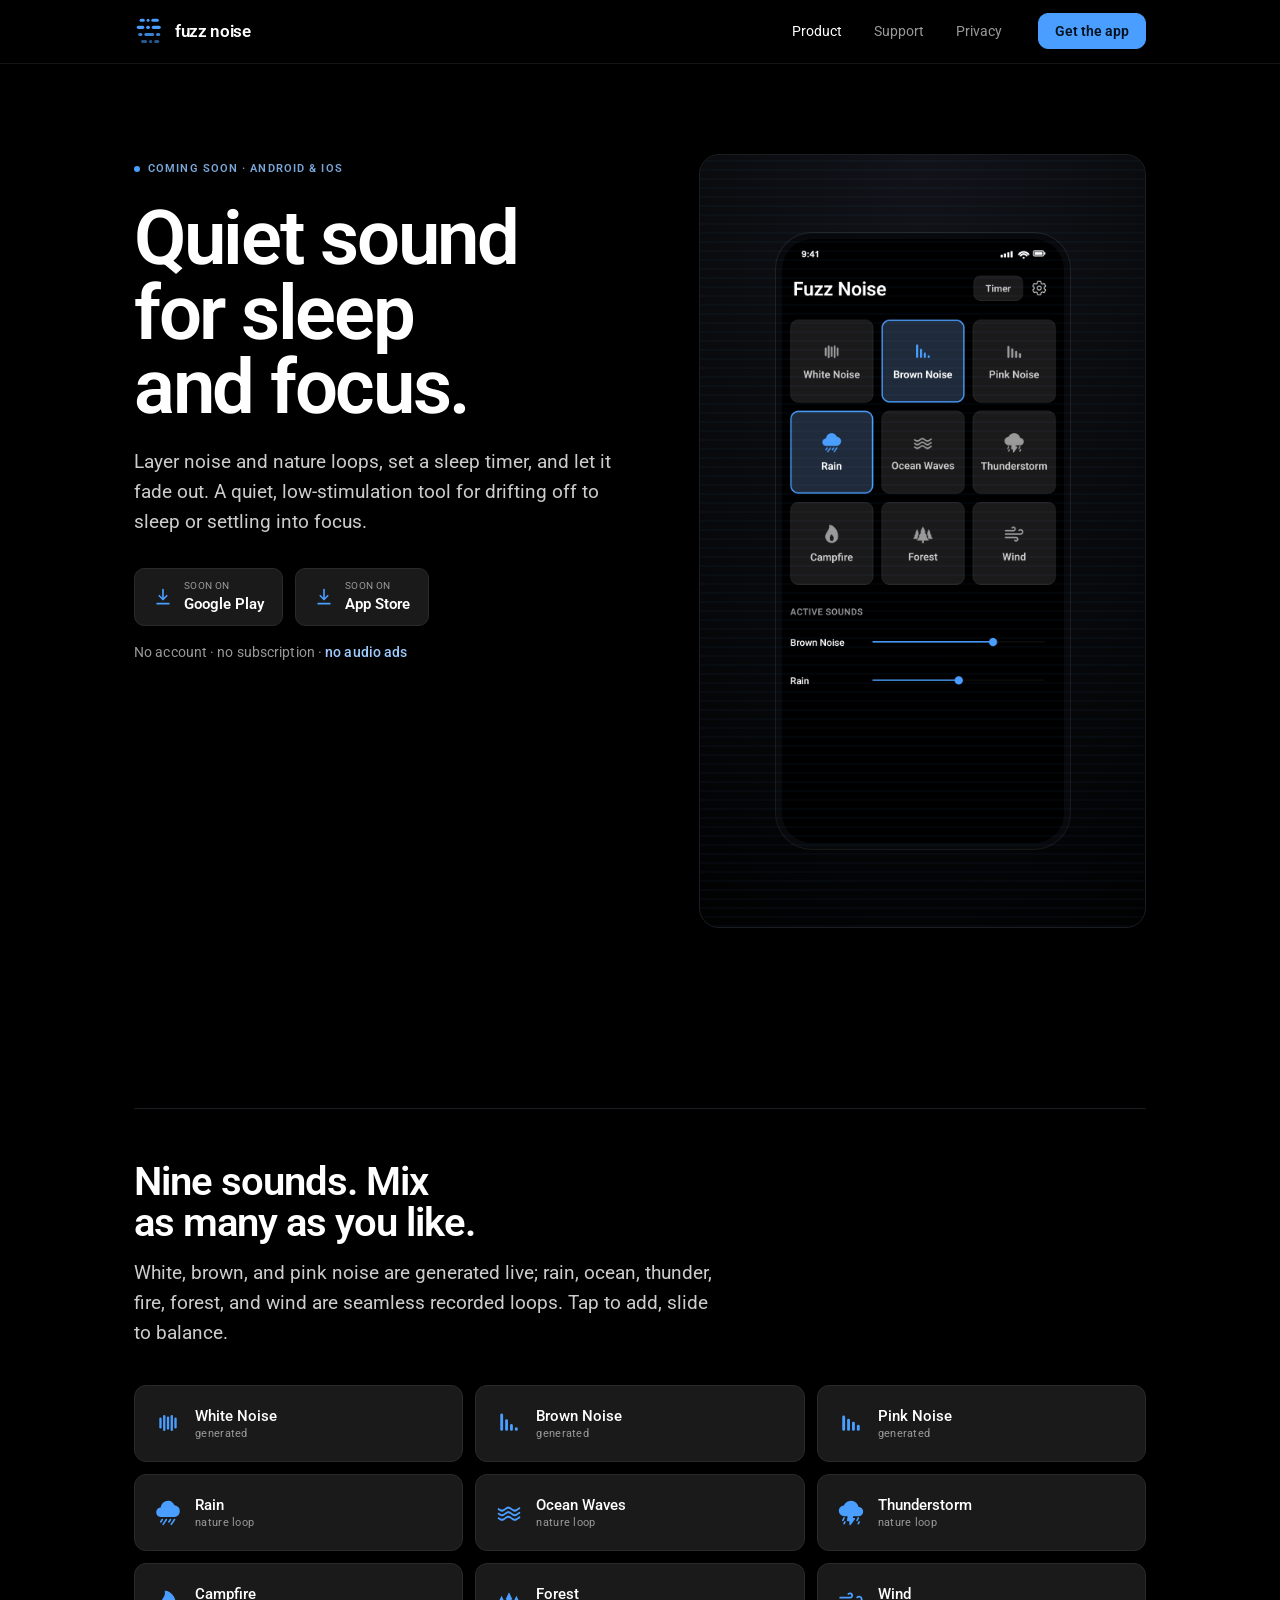
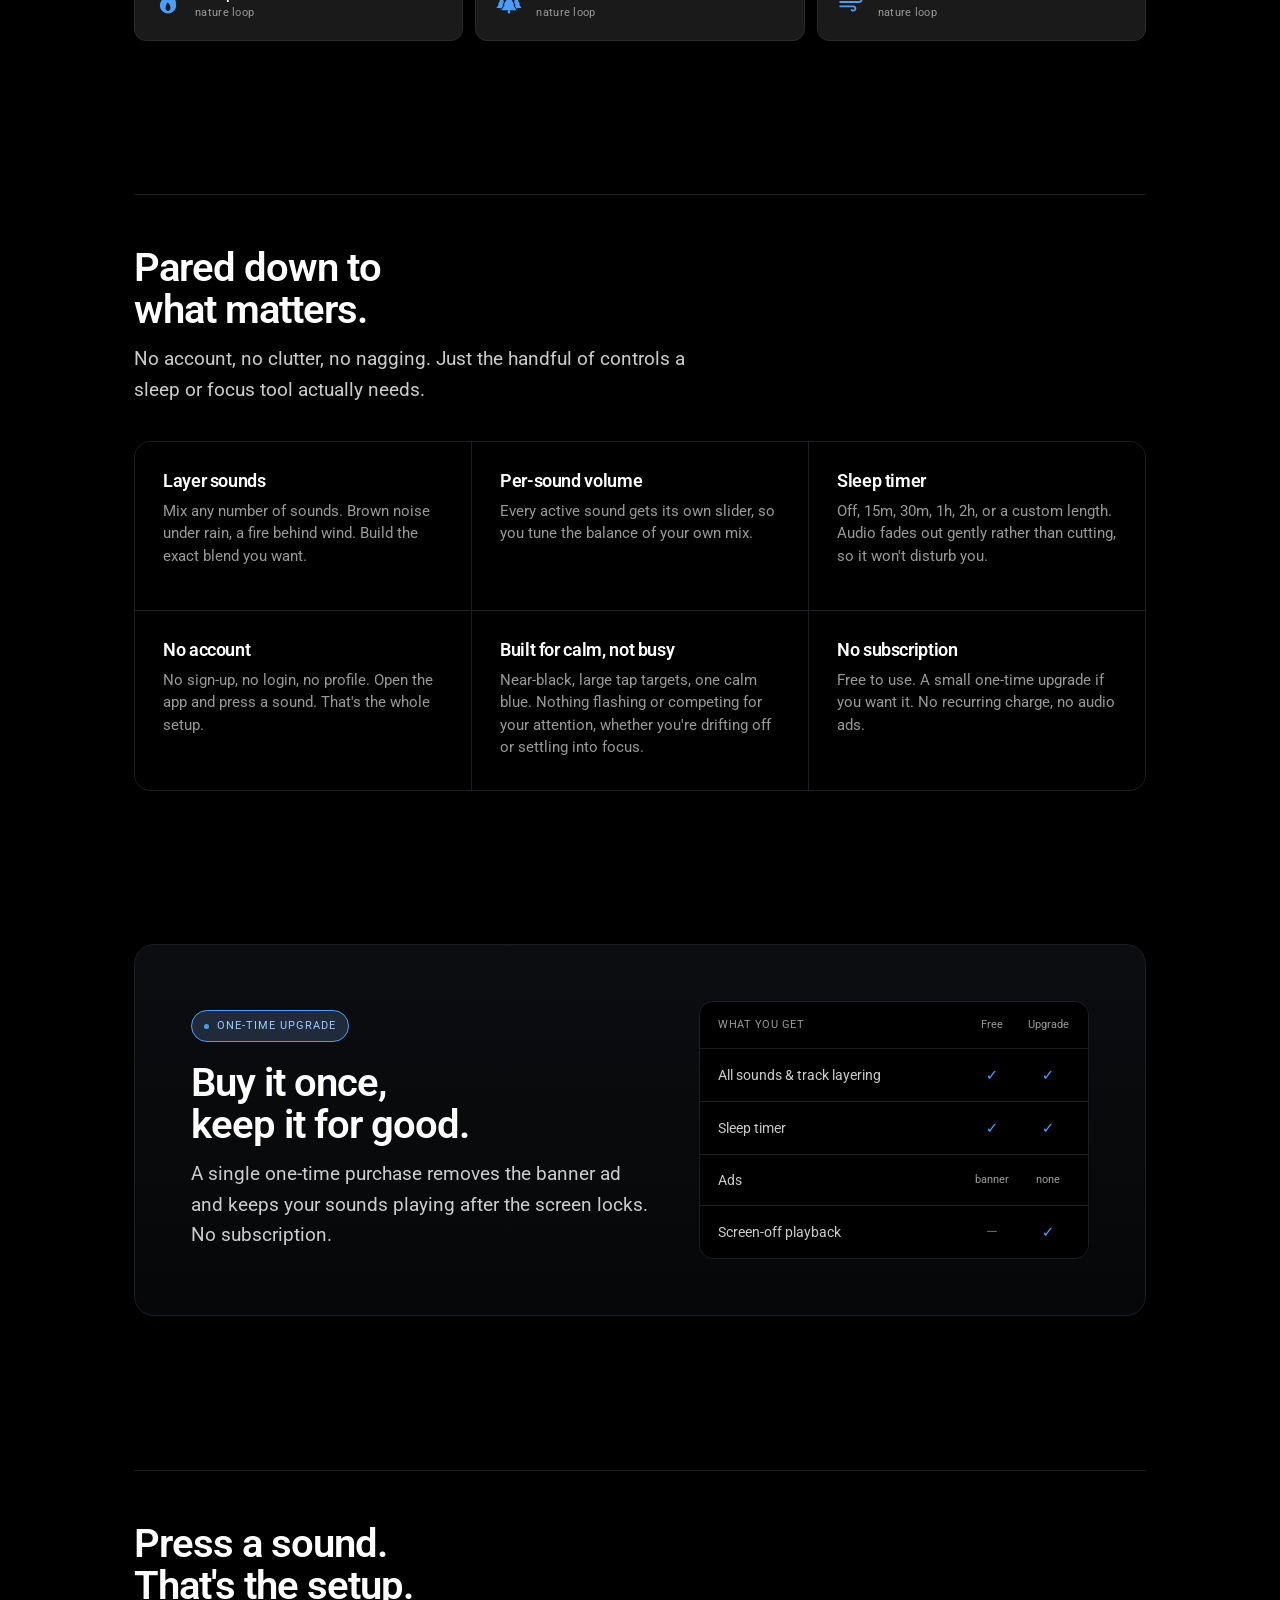
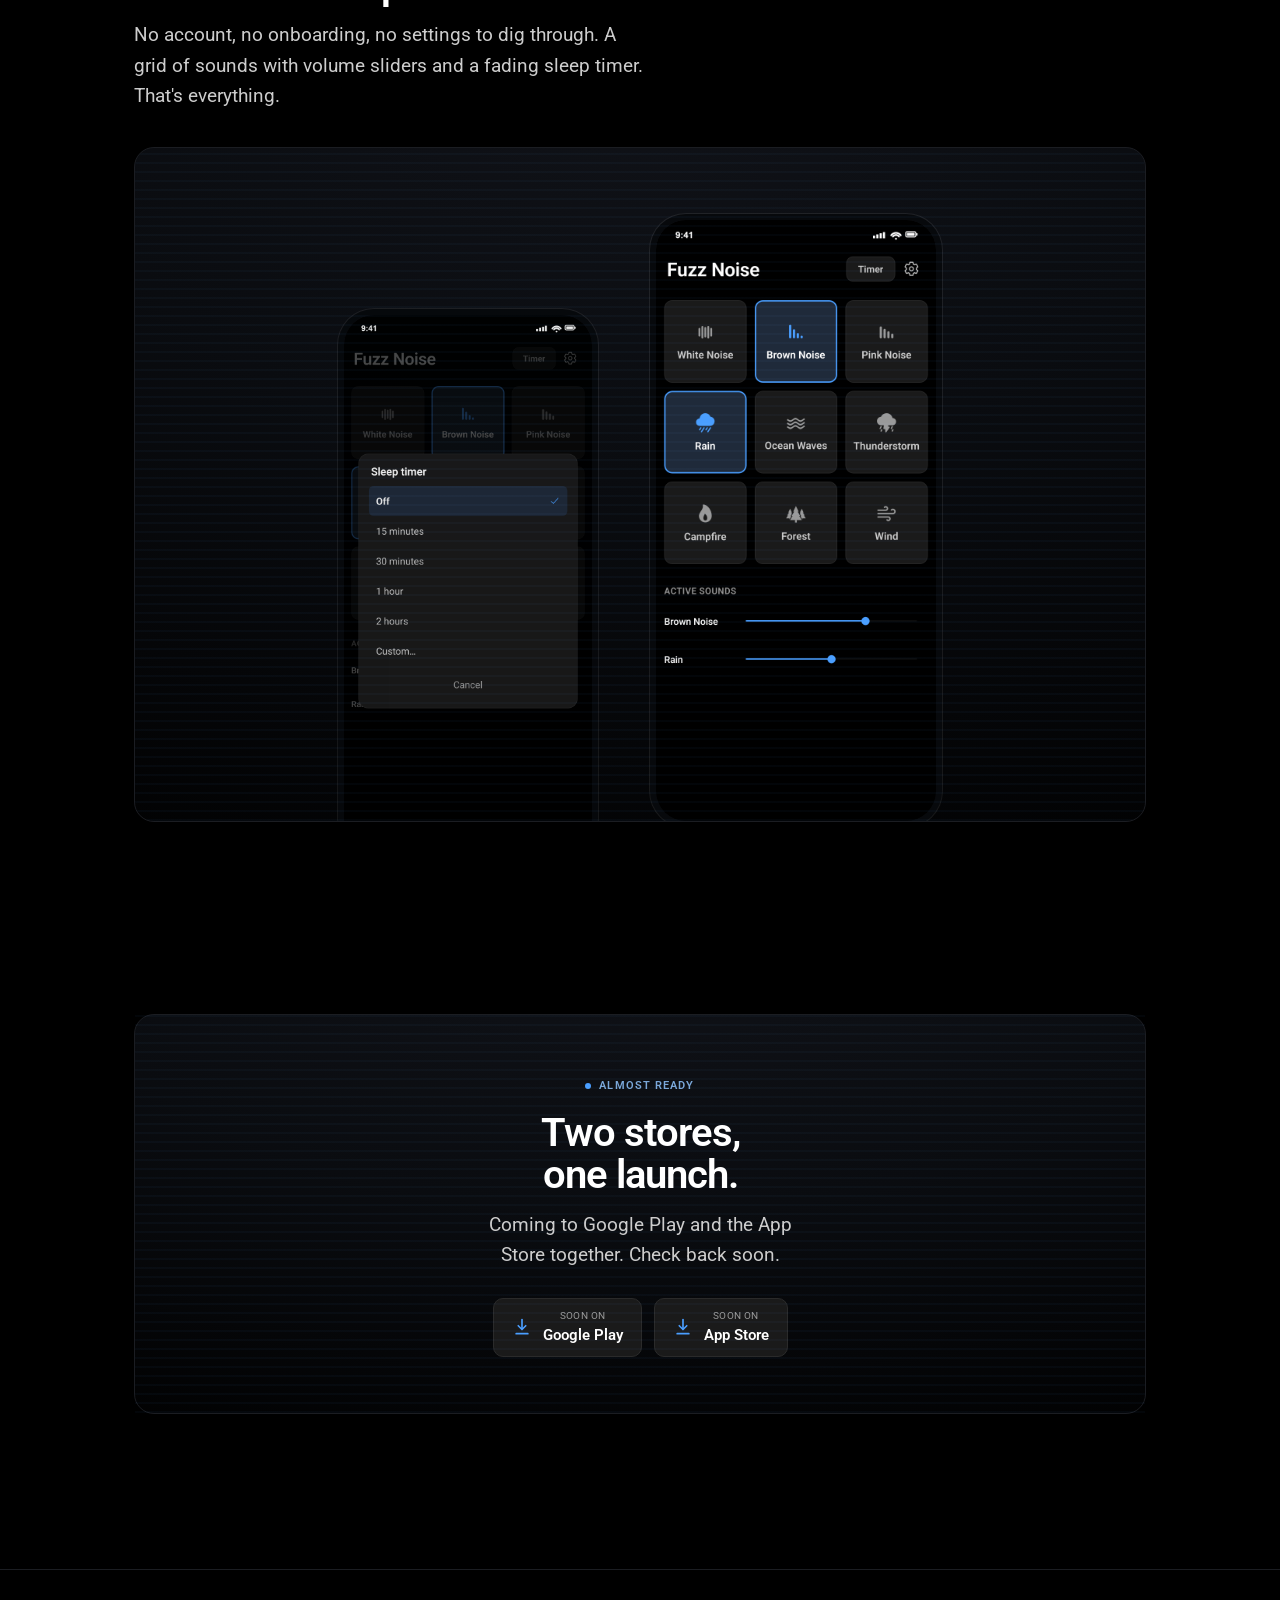
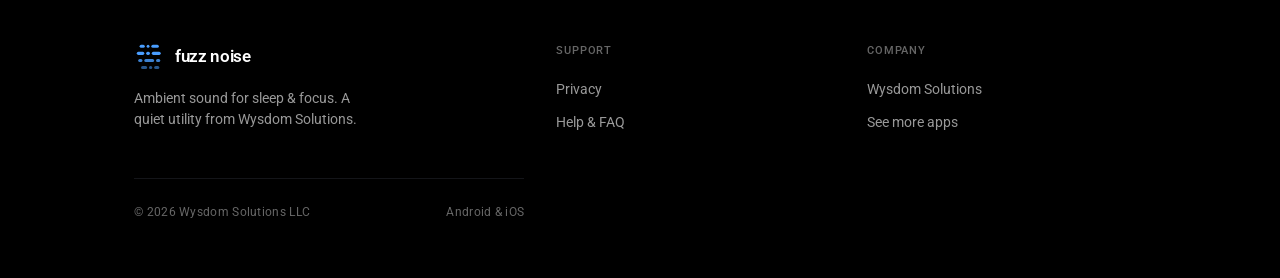
==== commit 87d98138: "fix(fuzz-noise): apply review revisions to the apps-hub site - Product: fix Wind tile icon to the ap" ====
--- a/fuzz-noise/index.html
+++ b/fuzz-noise/index.html
@@ -72,7 +72,7 @@
         <div class="sound-tile"><span class="sound-ico"><svg xmlns="http://www.w3.org/2000/svg" viewBox="0 0 512 512" fill="currentColor"><path d="M96,416a16,16,0,0,1-14.3-23.16l24-48a16,16,0,0,1,28.62,14.32l-24,48A16,16,0,0,1,96,416Z"></path><path d="M120,480a16,16,0,0,1-14.3-23.16l16-32a16,16,0,0,1,28.62,14.32l-16,32A16,16,0,0,1,120,480Z"></path><path d="M376,416a16,16,0,0,1-14.3-23.16l24-48a16,16,0,0,1,28.62,14.32l-24,48A16,16,0,0,1,376,416Z"></path><path d="M400,480a16,16,0,0,1-14.3-23.16l16-32a16,16,0,0,1,28.62,14.32l-16,32A16,16,0,0,1,400,480Z"></path><path d="M405.84,136.9A151.25,151.25,0,0,0,358.24,55a153,153,0,0,0-241.81,51.86C60.5,110.16,16,156.65,16,213.33,16,272.15,63.91,320,122.8,320h66.31l-12.89,77.37A16,16,0,0,0,192,416h32v64a16,16,0,0,0,29,9.3l80-112A16,16,0,0,0,320,352H292.49l8-32H404.33a91.56,91.56,0,0,0,1.51-183.1Z"></path></svg></span><div class="txt"><div class="sound-name">Thunderstorm</div><div class="sound-kind">nature loop</div></div></div>
         <div class="sound-tile"><span class="sound-ico"><svg xmlns="http://www.w3.org/2000/svg" viewBox="0 0 512 512" fill="currentColor"><path d="M394.23,197.56a300.43,300.43,0,0,0-53.37-90C301.2,61.65,249.05,32,208,32a16,16,0,0,0-15.48,20c13.87,53-14.88,97.07-45.31,143.72C122,234.36,96,274.27,96,320c0,88.22,71.78,160,160,160s160-71.78,160-160C416,276.7,408.68,235.51,394.23,197.56ZM288.33,418.69C278,429.69,265.05,432,256,432s-22-2.31-32.33-13.31S208,390.24,208,368c0-25.14,8.82-44.28,17.34-62.78,4.95-10.74,10-21.67,13-33.37a8,8,0,0,1,12.49-4.51A126.48,126.48,0,0,1,275,292c18.17,24,29,52.42,29,76C304,390.24,298.58,407.77,288.33,418.69Z"></path></svg></span><div class="txt"><div class="sound-name">Campfire</div><div class="sound-kind">nature loop</div></div></div>
         <div class="sound-tile"><span class="sound-ico"><svg xmlns="http://www.w3.org/2000/svg" viewBox="0 0 512 512" fill="currentColor"><defs><mask id="fnTreesCut" maskUnits="userSpaceOnUse" x="0" y="0" width="512" height="512"><rect x="0" y="0" width="512" height="512" fill="white"></rect><path d="M256 64 L324.1 205.6 L300.1 205.6 L362.6 311.8 L338.6 311.8 L404 418 L108 418 L173.4 311.8 L149.4 311.8 L211.9 205.6 L187.9 205.6 Z" fill="black" stroke="black" stroke-width="40" stroke-linejoin="round"></path><rect x="233" y="418" width="46" height="62" fill="black" stroke="black" stroke-width="40" stroke-linejoin="round"></rect></mask></defs><g mask="url(#fnTreesCut)"><path d="M110 132 L156 228.8 L138 228.8 L182 301.4 L164 301.4 L210 374 L10 374 L56 301.4 L38 301.4 L82 228.8 L64 228.8 Z"></path><rect x="93" y="374" width="34" height="50"></rect><path d="M402 132 L448 228.8 L430 228.8 L474 301.4 L456 301.4 L502 374 L302 374 L348 301.4 L330 301.4 L374 228.8 L356 228.8 Z"></path><rect x="385" y="374" width="34" height="50"></rect></g><g><path d="M256 64 L324.1 205.6 L300.1 205.6 L362.6 311.8 L338.6 311.8 L404 418 L108 418 L173.4 311.8 L149.4 311.8 L211.9 205.6 L187.9 205.6 Z"></path><rect x="233" y="418" width="46" height="62"></rect></g></svg></span><div class="txt"><div class="sound-name">Forest</div><div class="sound-kind">nature loop</div></div></div>
-        <div class="sound-tile"><span class="sound-ico"><svg xmlns="http://www.w3.org/2000/svg" viewBox="0 0 24 24" fill="none" stroke="currentColor" stroke-width="2.2" stroke-linecap="round" stroke-linejoin="round"><path d="M17.7 7.7a2.5 2.5 0 1 1 1.8 4.3H2"></path><path d="M9.6 4.6A2 2 0 1 1 11 8H2"></path><path d="M12.6 19.4A2 2 0 1 0 14 16H2"></path></svg></span><div class="txt"><div class="sound-name">Wind</div><div class="sound-kind">nature loop</div></div></div>
+        <div class="sound-tile"><span class="sound-ico"><svg xmlns="http://www.w3.org/2000/svg" viewBox="0 0 512 512" fill="currentColor"><path d="M378 164 a53 53 0 1 1 38 92 H43" fill="none" stroke="currentColor" stroke-width="36" stroke-linecap="round"></path><path d="M205 98 A43 43 0 1 1 235 171 H43" fill="none" stroke="currentColor" stroke-width="36" stroke-linecap="round"></path><path d="M269 414 A43 43 0 1 0 299 341 H43" fill="none" stroke="currentColor" stroke-width="36" stroke-linecap="round"></path></svg></span><div class="txt"><div class="sound-name">Wind</div><div class="sound-kind">nature loop</div></div></div>
       </div>
     </div>
   </section>
@@ -81,15 +81,15 @@
   <section class="section tight">
     <div class="wrap">
       <div class="rule"></div>
-      <h2 class="h2" style="margin-bottom:14px;max-width:20ch;">Everything it does. Nothing it doesn't.</h2>
+      <h2 class="h2" style="margin-bottom:14px;max-width:20ch;">Pared down to what matters.</h2>
       <p class="lede" style="margin-bottom:36px;max-width:54ch;">No account, no clutter, no nagging. Just the handful of controls a sleep or focus tool actually needs.</p>
       <div class="features">
-        <div class="feature"><h3>Layer sounds</h3><p>Mix any number of sounds. Brown noise under rain, a fire behind wind. Build the exact room you want.</p></div>
-        <div class="feature"><h3>Per-sound volume</h3><p>Every active sound gets its own slider, so you tune the balance instead of just toggling it on or off.</p></div>
-        <div class="feature"><h3>Sleep timer</h3><p>Off, 15m, 30m, 1h, 2h, or a custom length. Audio fades out gently rather than cutting, so it won't wake you.</p></div>
+        <div class="feature"><h3>Layer sounds</h3><p>Mix any number of sounds. Brown noise under rain, a fire behind wind. Build the exact blend you want.</p></div>
+        <div class="feature"><h3>Per-sound volume</h3><p>Every active sound gets its own slider, so you tune the balance of your own mix.</p></div>
+        <div class="feature"><h3>Sleep timer</h3><p>Off, 15m, 30m, 1h, 2h, or a custom length. Audio fades out gently rather than cutting, so it won't disturb you.</p></div>
         <div class="feature"><h3>No account</h3><p>No sign-up, no login, no profile. Open the app and press a sound. That's the whole setup.</p></div>
-        <div class="feature"><h3>Built for the dark</h3><p>Near-black, large tap targets, one calm blue. Designed to be used with the lights off, half asleep.</p></div>
-        <div class="feature"><h3>No subscription</h3><p>Free to use. One small one-time upgrade if you want it. Never a recurring charge, never an audio ad.</p></div>
+        <div class="feature"><h3>Built for calm, not busy</h3><p>Near-black, large tap targets, one calm blue. Nothing flashing or competing for your attention, whether you're drifting off or settling into focus.</p></div>
+        <div class="feature"><h3>No subscription</h3><p>Free to use. A small one-time upgrade if you want it. No recurring charge, no audio ads.</p></div>
       </div>
     </div>
   </section>
@@ -100,8 +100,8 @@
       <div class="upgrade">
         <div>
           <span class="pill"><span class="dot" style="width:5px;height:5px;border-radius:50%;background:var(--accent);"></span> One-time upgrade</span>
-          <h2 class="h2">Keep playing with the screen off.</h2>
-          <p class="lede" style="max-width:42ch;">A single one-time purchase removes the banner ad and keeps your sounds playing after the screen locks. Buy it once — no subscription, ever. <b style="color:var(--text-secondary);font-weight:400;">“Not now” is always right there.</b></p>
+          <h2 class="h2">Buy it once, keep it for good.</h2>
+          <p class="lede" style="max-width:42ch;">A single one-time purchase removes the banner ad and keeps your sounds playing after the screen locks. No subscription.</p>
         </div>
         <div class="compare">
           <div class="compare-row compare-head">
@@ -109,10 +109,10 @@
             <span class="col">Free</span>
             <span class="col">Upgrade</span>
           </div>
-          <div class="compare-row"><span class="lbl">All nine sounds &amp; layering</span><span class="col"><span class="check">✓</span></span><span class="col"><span class="check">✓</span></span></div>
+          <div class="compare-row"><span class="lbl">All sounds &amp; track layering</span><span class="col"><span class="check">✓</span></span><span class="col"><span class="check">✓</span></span></div>
           <div class="compare-row"><span class="lbl">Sleep timer</span><span class="col"><span class="check">✓</span></span><span class="col"><span class="check">✓</span></span></div>
-          <div class="compare-row"><span class="lbl">Banner ad</span><span class="col" style="font-family:var(--word);font-size:11px;color:var(--text-muted);">shown</span><span class="col"><span class="dash">—</span></span></div>
-          <div class="compare-row"><span class="lbl">Plays with the screen off</span><span class="col"><span class="dash">—</span></span><span class="col"><span class="check">✓</span></span></div>
+          <div class="compare-row"><span class="lbl">Ads</span><span class="col" style="font-family:var(--word);font-size:11px;color:var(--text-muted);">banner</span><span class="col" style="font-family:var(--word);font-size:11px;color:var(--text-muted);">none</span></div>
+          <div class="compare-row"><span class="lbl">Screen-off playback</span><span class="col"><span class="dash">—</span></span><span class="col"><span class="check">✓</span></span></div>
         </div>
       </div>
     </div>
@@ -122,8 +122,8 @@
   <section class="section tight">
     <div class="wrap">
       <div class="rule"></div>
-      <h2 class="h2" style="margin-bottom:14px;max-width:18ch;">The whole app is two screens.</h2>
-      <p class="lede" style="margin-bottom:36px;max-width:52ch;">A grid of sounds with per-sound volume, plus a sleep timer. There's nothing else to set up.</p>
+      <h2 class="h2" style="margin-bottom:14px;max-width:18ch;">Press a sound. That's the setup.</h2>
+      <p class="lede" style="margin-bottom:36px;max-width:52ch;">No account, no onboarding, no settings to dig through. A grid of sounds with volume sliders and a fading sleep timer. That's everything.</p>
       <div class="feature-panel scanlines" style="margin-top:0;">
         <img class="phone back" src="assets/img/timer-c2.png" alt="The Fuzz Noise sleep-timer picker with options for off, 15 minutes, 30 minutes, 1 hour, 2 hours, and custom" width="720" height="1544" />
         <img class="phone" src="assets/img/home-c2.png" alt="The Fuzz Noise home screen with brown noise and rain playing" width="720" height="1544" />
@@ -136,9 +136,9 @@
     <div class="wrap">
       <div class="upgrade scanlines" style="grid-template-columns:1fr;text-align:center;justify-items:center;background:radial-gradient(120% 160% at 50% -30%, var(--tint) 0%, #0a0c10 50%, #000 100%);">
         <div style="max-width:38ch;">
-          <p class="kicker" style="justify-content:center;"><span class="dot"></span> Not out yet</p>
-          <h2 class="h2" style="margin:16px 0 14px;">Coming soon to Android and iOS.</h2>
-          <p class="lede" style="margin:0 auto;">Fuzz Noise arrives on Google Play and the App Store at the same time. It's almost ready.</p>
+          <p class="kicker" style="justify-content:center;"><span class="dot"></span> Almost ready</p>
+          <h2 class="h2" style="margin:16px 0 14px;">Two stores, one launch.</h2>
+          <p class="lede" style="margin:0 auto;">Coming to Google Play and the App Store together. Check back soon.</p>
           <div class="store-cta center" style="margin-top:28px;">
             <div class="store-row">
               <span class="store-btn"><svg class="glyph" viewBox="0 0 24 24" fill="none" stroke="currentColor" stroke-width="2" stroke-linecap="round" stroke-linejoin="round"><path d="M12 3v11"></path><path d="M7.5 10.5 12 15l4.5-4.5"></path><path d="M5 20h14"></path></svg><span class="stxt"><small>Soon on</small><b>Google Play</b></span></span>
@@ -163,16 +163,14 @@
       <p>Ambient sound for sleep &amp; focus. A quiet utility from Wysdom Solutions.</p>
     </div>
     <div class="foot-col">
-      <h4>Product</h4>
-      <a href="#sounds">The sounds</a>
-      <a href="#get">Get the app</a>
-      <a href="support/">Support</a>
+      <h4>Support</h4>
+      <a href="privacy/">Privacy</a>
+      <a href="support/">Help &amp; FAQ</a>
     </div>
     <div class="foot-col">
       <h4>Company</h4>
-      <a href="privacy/">Privacy</a>
-      <a href="mailto:support@wysdomsolutions.com">Contact</a>
-      <a href="support/">Help &amp; FAQ</a>
+      <a href="https://wysdomsolutions.com">Wysdom Solutions</a>
+      <a href="https://apps.wysdomsolutions.com">See more apps</a>
     </div>
   </div>
   <div class="wrap">
